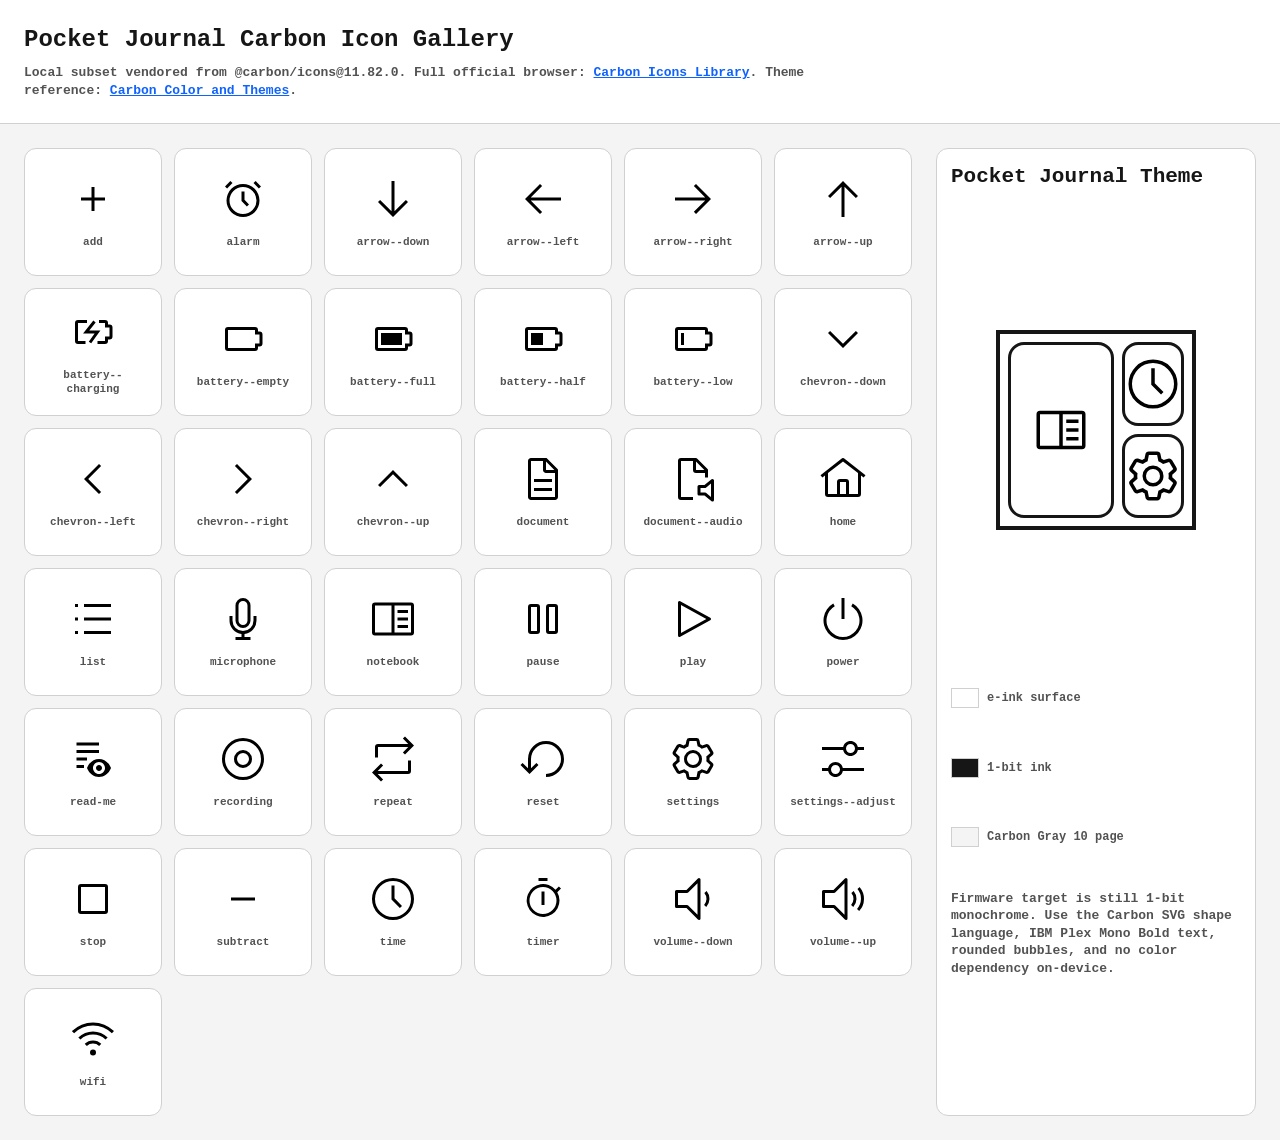
==== assets/icons/carbon/gallery.html @ da6791f0 "feat: integrate hardware UI and audio workflows" ====
<!doctype html>
<html lang="en">
<head>
  <meta charset="utf-8">
  <meta name="viewport" content="width=device-width, initial-scale=1">
  <title>Pocket Journal Carbon Icon Gallery</title>
  <style>
    :root {
      color-scheme: light;
      --bg: #f4f4f4;
      --panel: #ffffff;
      --ink: #161616;
      --muted: #525252;
      --line: #d0d0d0;
      --accent: #0f62fe;
    }

    * {
      box-sizing: border-box;
    }

    body {
      margin: 0;
      background: var(--bg);
      color: var(--ink);
      font: 700 14px/1.35 "IBM Plex Mono", ui-monospace, SFMono-Regular, Menlo, Consolas, monospace;
    }

    header {
      padding: 24px;
      border-bottom: 1px solid var(--line);
      background: var(--panel);
    }

    h1,
    h2,
    p {
      margin: 0;
    }

    h1 {
      font-size: 24px;
    }

    p {
      margin-top: 8px;
      color: var(--muted);
      font-size: 13px;
      max-width: 860px;
    }

    a {
      color: var(--accent);
    }

    main {
      display: grid;
      grid-template-columns: minmax(0, 1fr) 320px;
      gap: 24px;
      padding: 24px;
    }

    section {
      min-width: 0;
    }

    .grid {
      display: grid;
      grid-template-columns: repeat(auto-fill, minmax(132px, 1fr));
      gap: 12px;
    }

    .card,
    .theme-card {
      background: var(--panel);
      border: 1px solid var(--line);
      border-radius: 12px;
      padding: 14px;
    }

    .card {
      display: grid;
      gap: 12px;
      min-height: 128px;
      align-content: center;
      justify-items: center;
    }

    .card img {
      width: 48px;
      height: 48px;
      image-rendering: pixelated;
    }

    .card code {
      max-width: 100%;
      color: var(--muted);
      font-size: 11px;
      text-align: center;
      overflow-wrap: anywhere;
    }

    .theme-card {
      display: grid;
      gap: 14px;
      position: sticky;
      top: 24px;
    }

    .device {
      width: 200px;
      height: 200px;
      margin: 0 auto;
      background: #ffffff;
      border: 4px solid #161616;
      padding: 8px;
      display: grid;
      grid-template-columns: 1.8fr 1fr;
      grid-template-rows: 1fr 1fr;
      gap: 8px;
    }

    .bubble {
      border: 3px solid #161616;
      border-radius: 16px;
      display: grid;
      place-items: center;
      background: #ffffff;
    }

    .bubble img {
      width: 56px;
      height: 56px;
    }

    .bubble.large {
      grid-row: span 2;
    }

    .tokens {
      display: grid;
      gap: 8px;
    }

    .token {
      display: grid;
      grid-template-columns: 28px 1fr;
      gap: 8px;
      align-items: center;
      color: var(--muted);
      font-size: 12px;
    }

    .swatch {
      width: 28px;
      height: 20px;
      border: 1px solid var(--line);
    }

    @media (max-width: 840px) {
      main {
        grid-template-columns: 1fr;
      }

      .theme-card {
        position: static;
      }
    }
  </style>
</head>
<body>
  <header>
    <h1>Pocket Journal Carbon Icon Gallery</h1>
    <p>
      Local subset vendored from <code>@carbon/icons@11.82.0</code>.
      Full official browser:
      <a href="https://carbondesignsystem.com/elements/icons/library/">Carbon Icons Library</a>.
      Theme reference:
      <a href="https://carbondesignsystem.com/elements/color/overview/">Carbon Color and Themes</a>.
    </p>
  </header>
  <main>
    <section>
      <div class="grid" id="icon-grid"></div>
    </section>
    <aside class="theme-card">
      <h2>Pocket Journal Theme</h2>
      <div class="device" aria-label="Pocket Journal e-ink theme preview">
        <div class="bubble large"><img src="svg/32/notebook.svg" alt="notebook"></div>
        <div class="bubble"><img src="svg/32/time.svg" alt="time"></div>
        <div class="bubble"><img src="svg/32/settings.svg" alt="settings"></div>
      </div>
      <div class="tokens">
        <div class="token"><span class="swatch" style="background:#ffffff"></span><span>e-ink surface</span></div>
        <div class="token"><span class="swatch" style="background:#161616"></span><span>1-bit ink</span></div>
        <div class="token"><span class="swatch" style="background:#f4f4f4"></span><span>Carbon Gray 10 page</span></div>
      </div>
      <p>
        Firmware target is still 1-bit monochrome. Use the Carbon SVG shape language, IBM Plex Mono Bold text,
        rounded bubbles, and no color dependency on-device.
      </p>
    </aside>
  </main>
  <script>
    const icons = [
      "add",
      "alarm",
      "arrow--down",
      "arrow--left",
      "arrow--right",
      "arrow--up",
      "battery--charging",
      "battery--empty",
      "battery--full",
      "battery--half",
      "battery--low",
      "chevron--down",
      "chevron--left",
      "chevron--right",
      "chevron--up",
      "document",
      "document--audio",
      "home",
      "list",
      "microphone",
      "notebook",
      "pause",
      "play",
      "power",
      "read-me",
      "recording",
      "repeat",
      "reset",
      "settings",
      "settings--adjust",
      "stop",
      "subtract",
      "time",
      "timer",
      "volume--down",
      "volume--up",
      "wifi",
    ];

    const grid = document.getElementById("icon-grid");
    for (const name of icons) {
      const card = document.createElement("div");
      card.className = "card";
      card.innerHTML = `<img src="svg/32/${name}.svg" alt="${name}"><code>${name}</code>`;
      grid.appendChild(card);
    }
  </script>
</body>
</html>
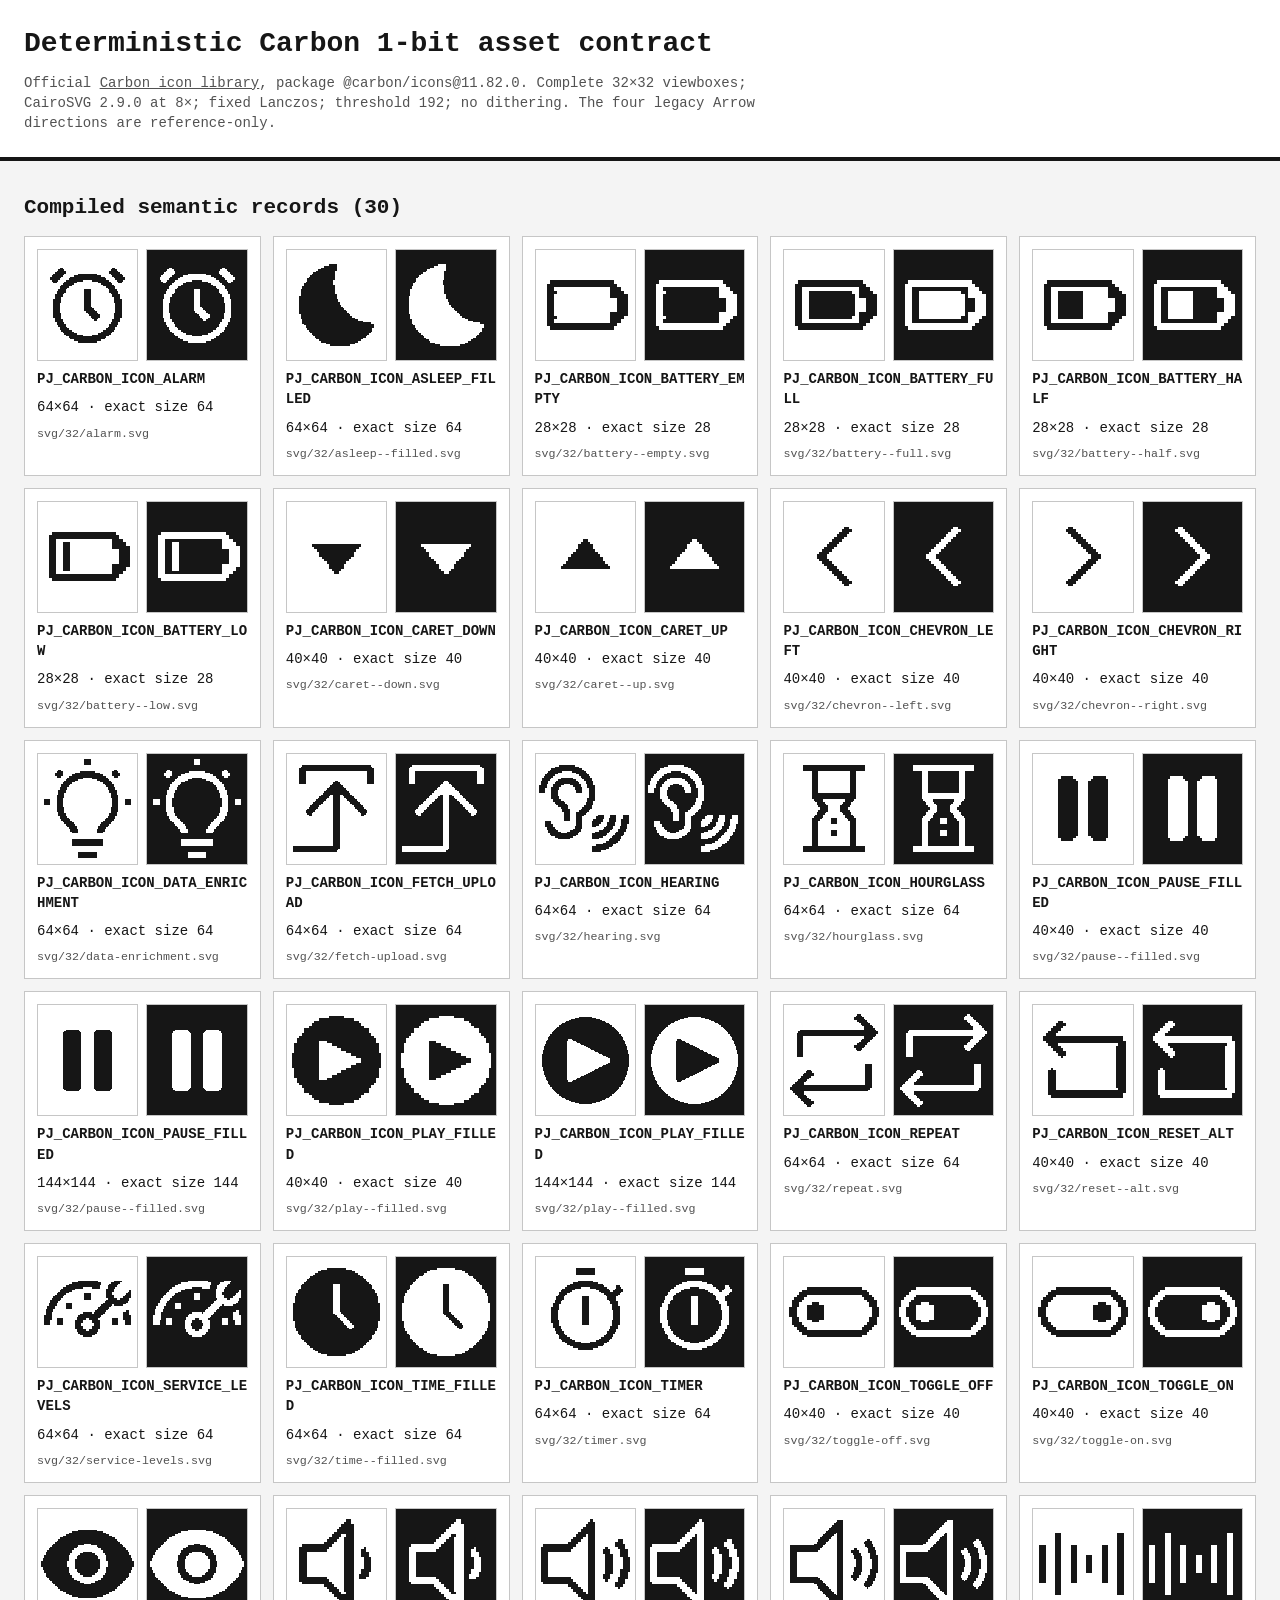
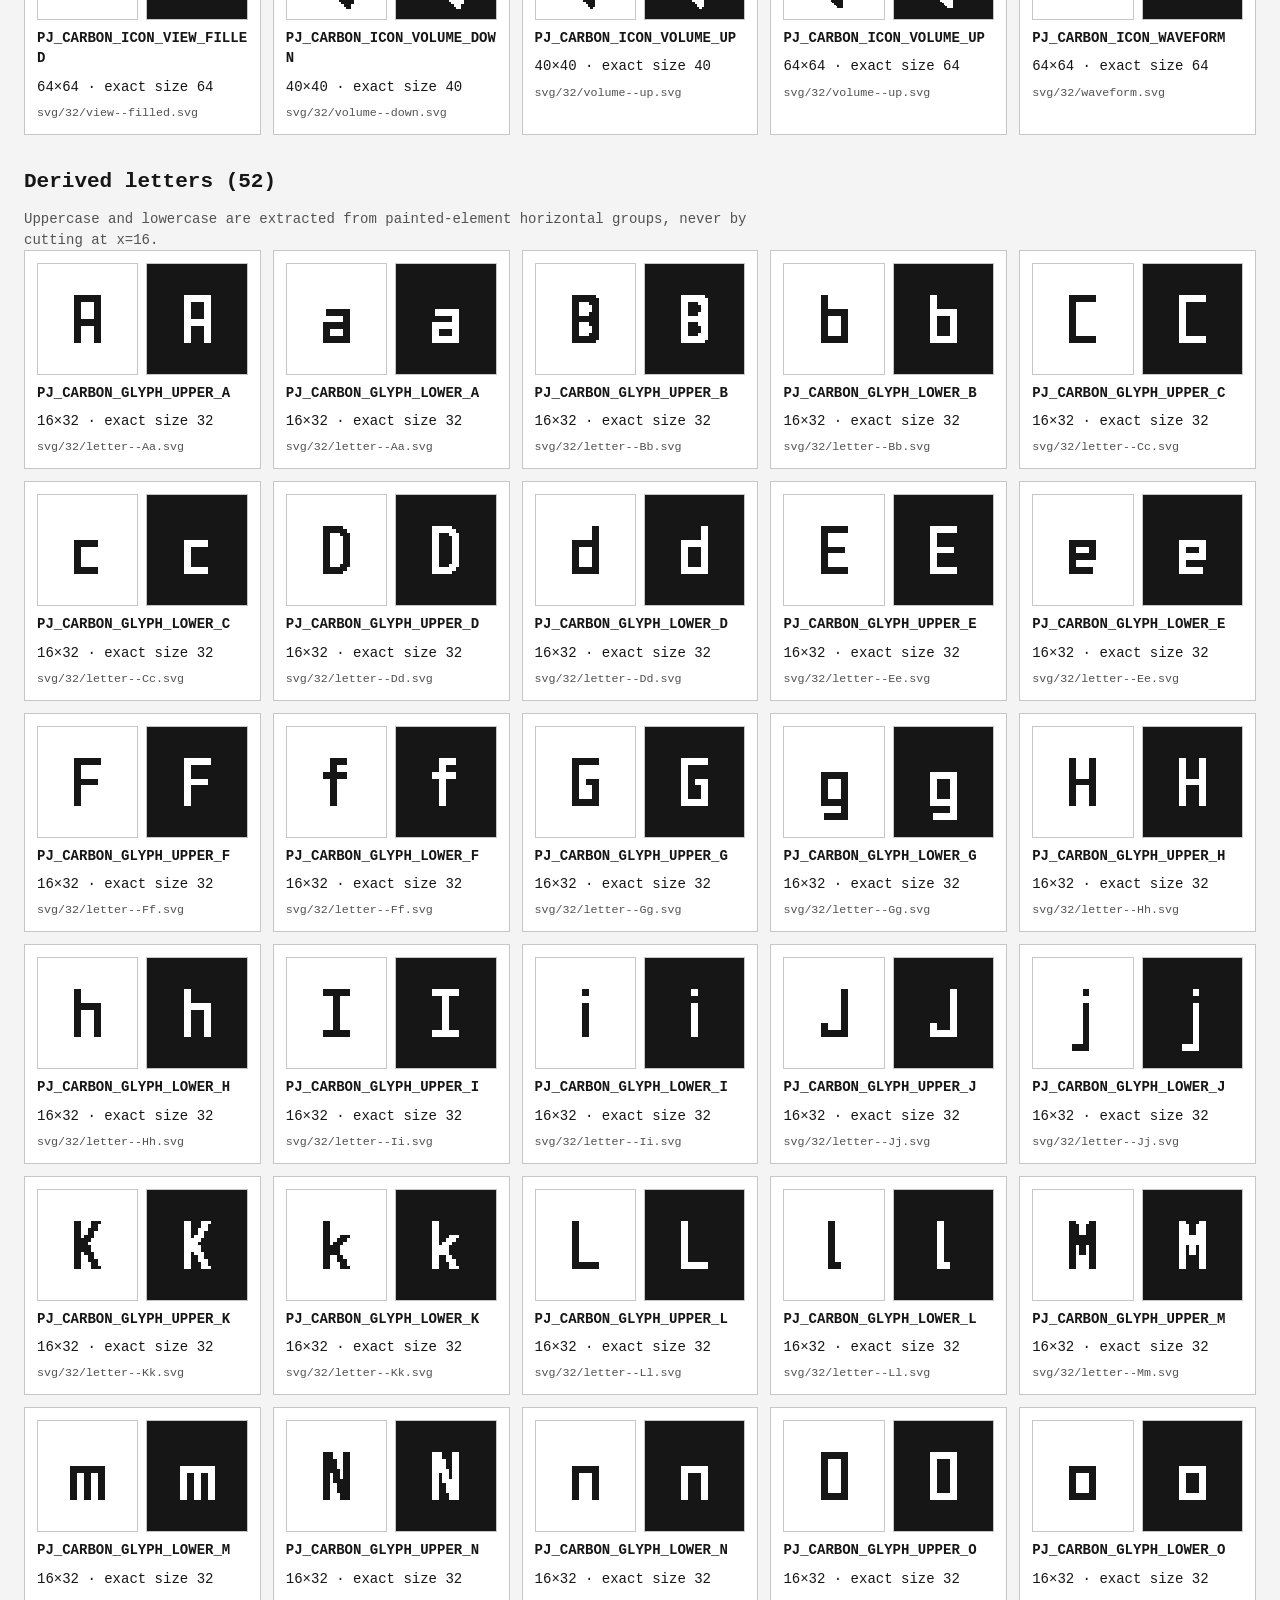
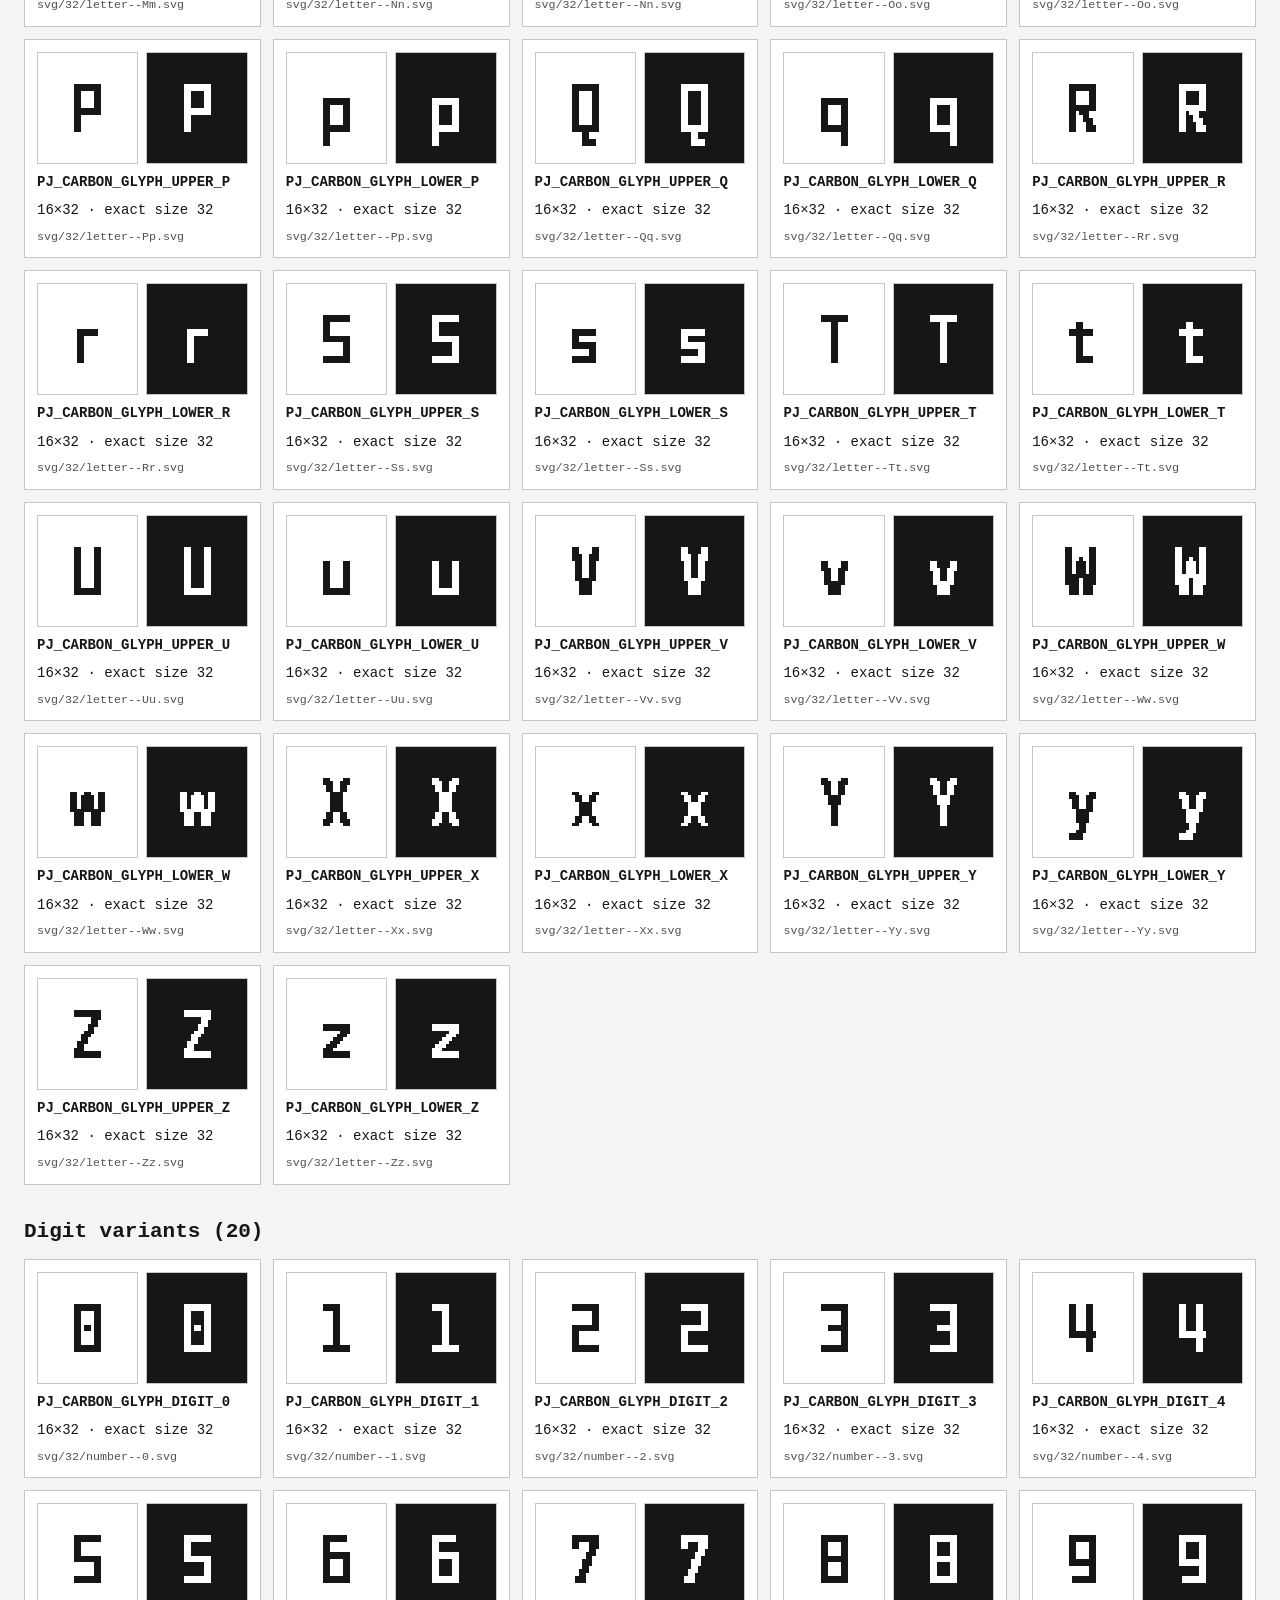
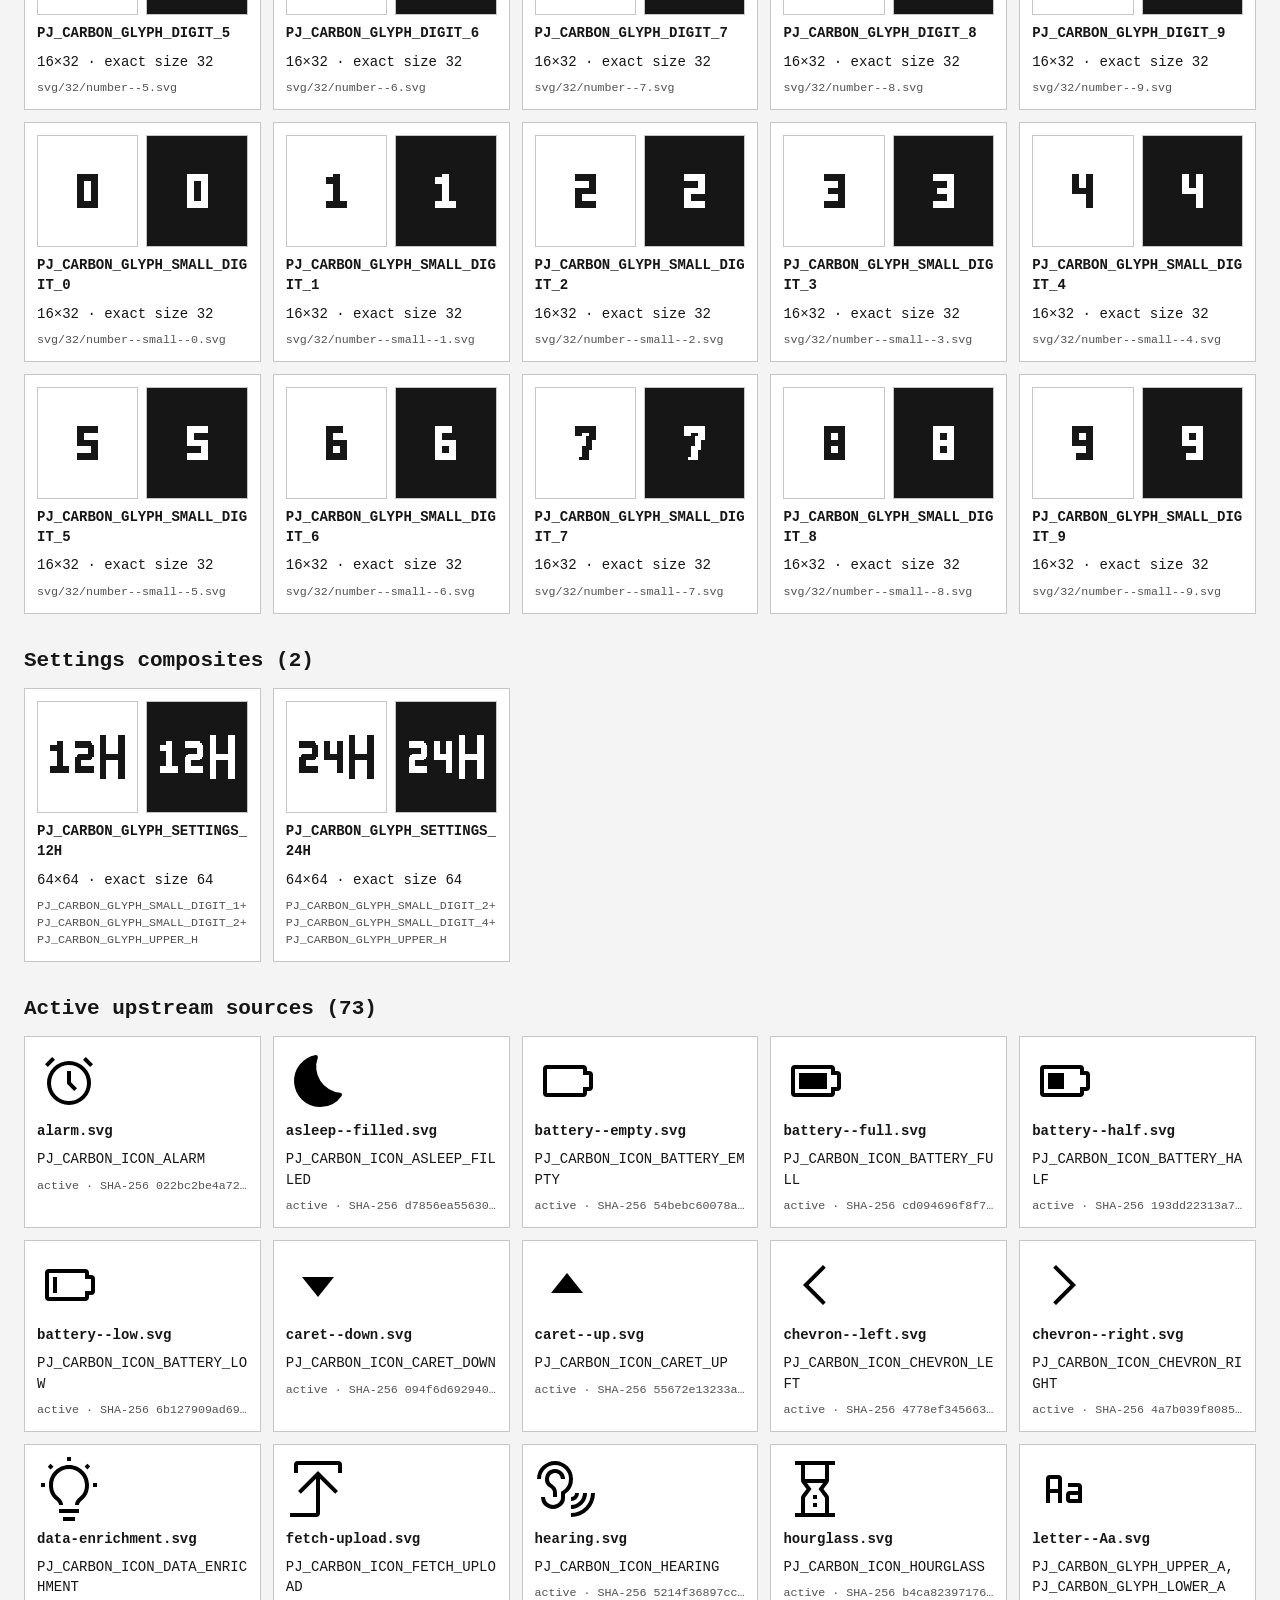
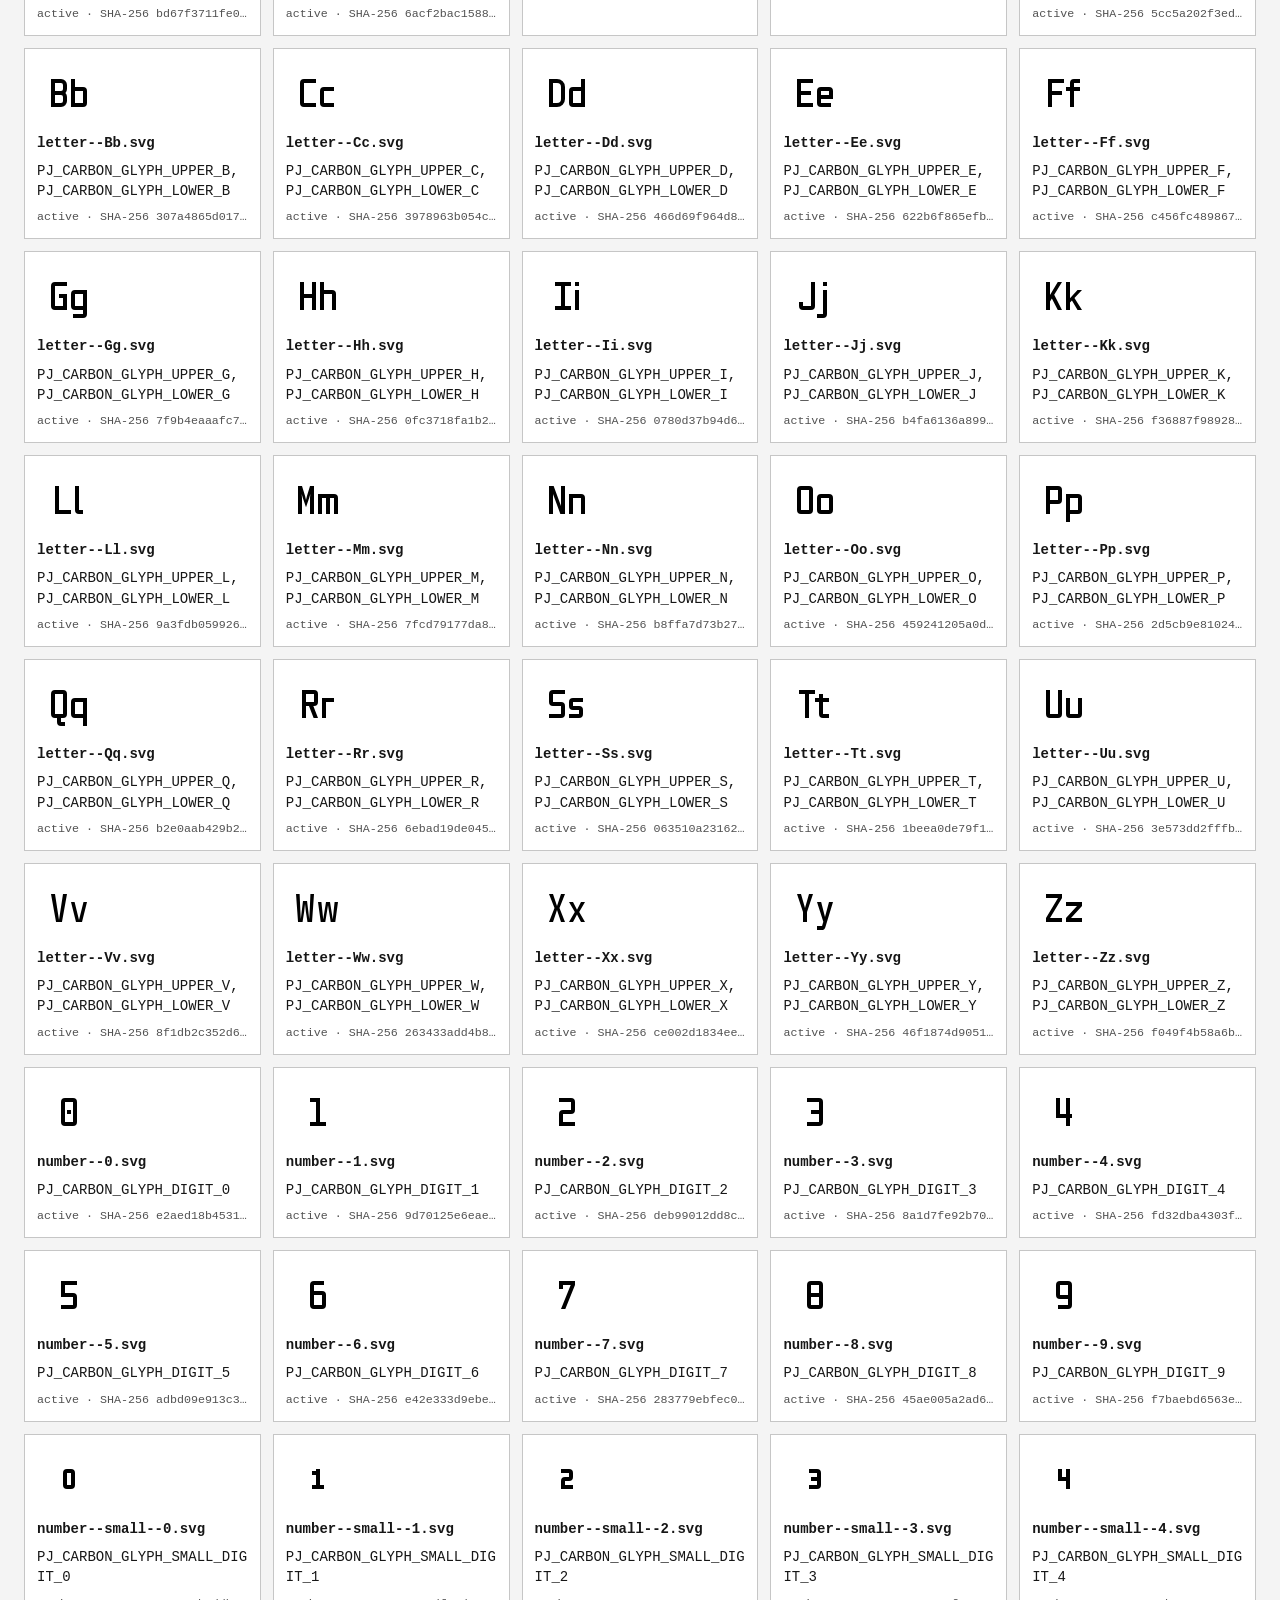
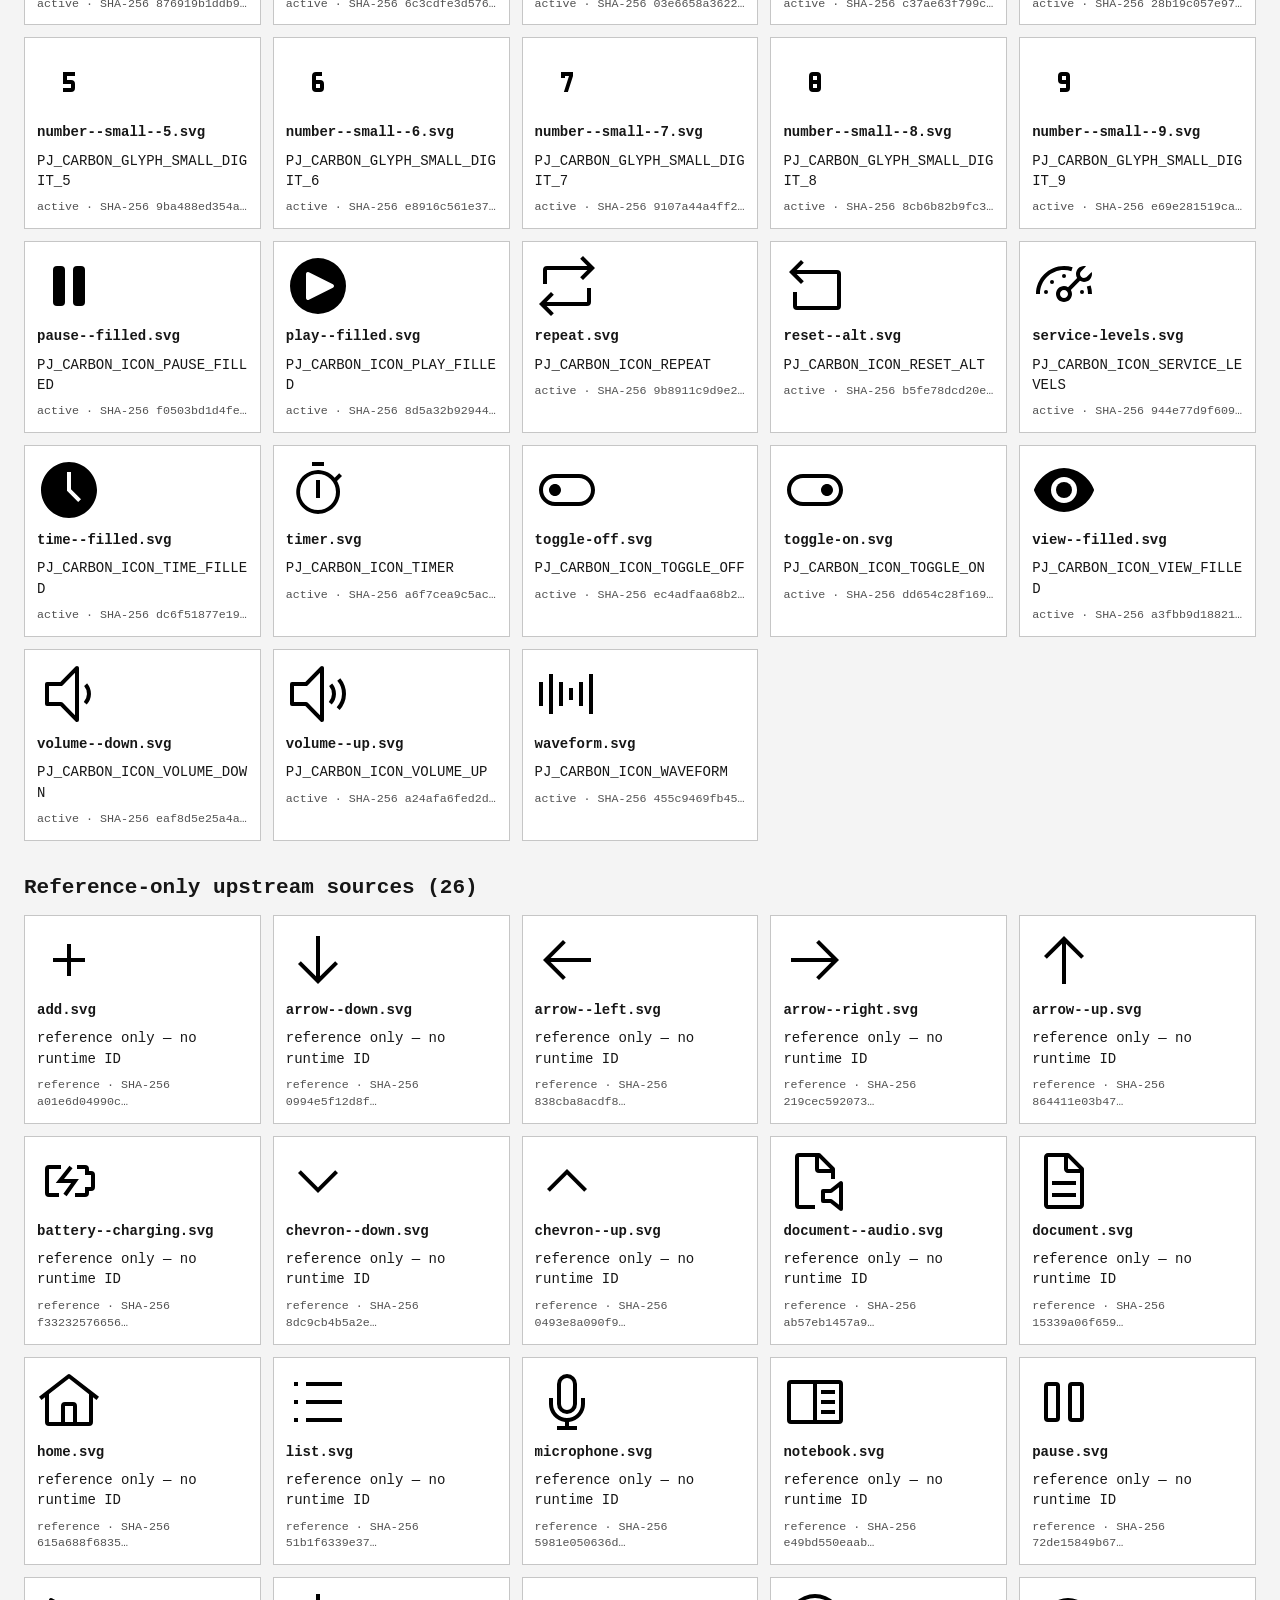
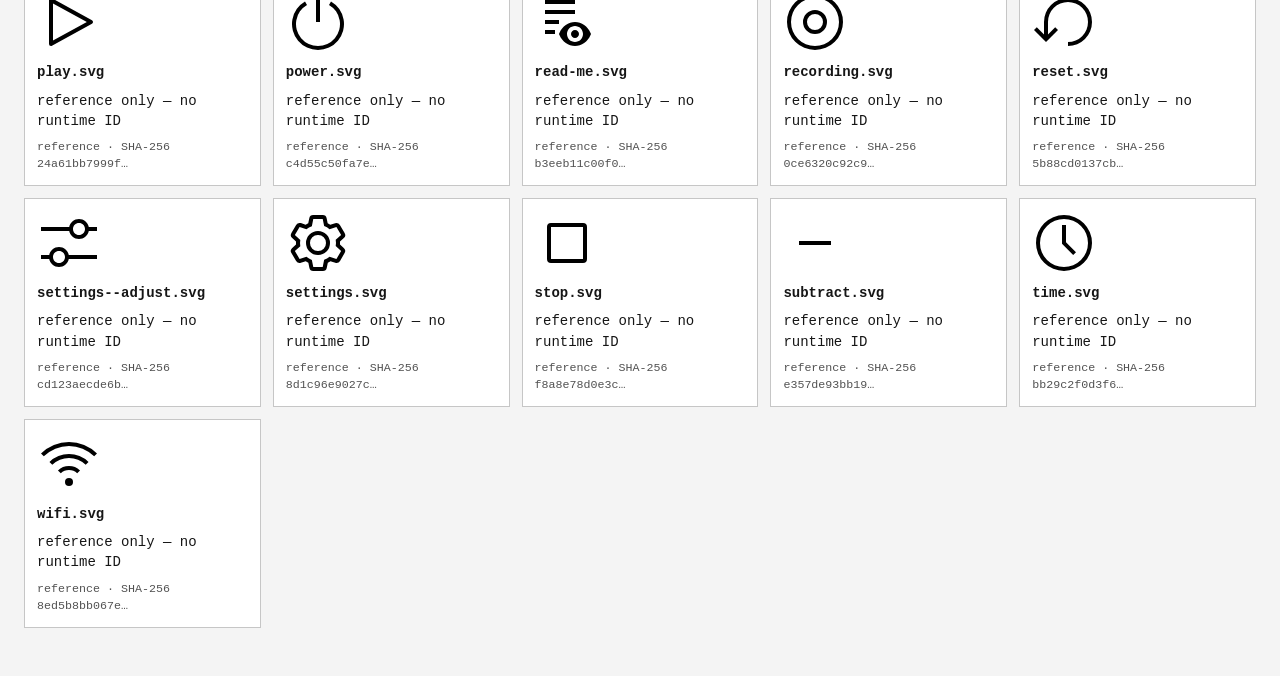
==== commit cdeee157: "feat(assets): vendor deterministic Carbon UI assets" ====
--- a/assets/icons/carbon/gallery.html
+++ b/assets/icons/carbon/gallery.html
@@ -3,252 +3,53 @@
 <head>
   <meta charset="utf-8">
   <meta name="viewport" content="width=device-width, initial-scale=1">
-  <title>Pocket Journal Carbon Icon Gallery</title>
+  <title>Pocket Journal Carbon asset contract</title>
   <style>
-    :root {
-      color-scheme: light;
-      --bg: #f4f4f4;
-      --panel: #ffffff;
-      --ink: #161616;
-      --muted: #525252;
-      --line: #d0d0d0;
-      --accent: #0f62fe;
-    }
-
-    * {
-      box-sizing: border-box;
-    }
-
-    body {
-      margin: 0;
-      background: var(--bg);
-      color: var(--ink);
-      font: 700 14px/1.35 "IBM Plex Mono", ui-monospace, SFMono-Regular, Menlo, Consolas, monospace;
-    }
-
-    header {
-      padding: 24px;
-      border-bottom: 1px solid var(--line);
-      background: var(--panel);
-    }
-
-    h1,
-    h2,
-    p {
-      margin: 0;
-    }
-
-    h1 {
-      font-size: 24px;
-    }
-
-    p {
-      margin-top: 8px;
-      color: var(--muted);
-      font-size: 13px;
-      max-width: 860px;
-    }
-
-    a {
-      color: var(--accent);
-    }
-
-    main {
-      display: grid;
-      grid-template-columns: minmax(0, 1fr) 320px;
-      gap: 24px;
-      padding: 24px;
-    }
-
-    section {
-      min-width: 0;
-    }
-
-    .grid {
-      display: grid;
-      grid-template-columns: repeat(auto-fill, minmax(132px, 1fr));
-      gap: 12px;
-    }
-
-    .card,
-    .theme-card {
-      background: var(--panel);
-      border: 1px solid var(--line);
-      border-radius: 12px;
-      padding: 14px;
-    }
-
-    .card {
-      display: grid;
-      gap: 12px;
-      min-height: 128px;
-      align-content: center;
-      justify-items: center;
-    }
-
-    .card img {
-      width: 48px;
-      height: 48px;
-      image-rendering: pixelated;
-    }
-
-    .card code {
-      max-width: 100%;
-      color: var(--muted);
-      font-size: 11px;
-      text-align: center;
-      overflow-wrap: anywhere;
-    }
-
-    .theme-card {
-      display: grid;
-      gap: 14px;
-      position: sticky;
-      top: 24px;
-    }
-
-    .device {
-      width: 200px;
-      height: 200px;
-      margin: 0 auto;
-      background: #ffffff;
-      border: 4px solid #161616;
-      padding: 8px;
-      display: grid;
-      grid-template-columns: 1.8fr 1fr;
-      grid-template-rows: 1fr 1fr;
-      gap: 8px;
-    }
-
-    .bubble {
-      border: 3px solid #161616;
-      border-radius: 16px;
-      display: grid;
-      place-items: center;
-      background: #ffffff;
-    }
-
-    .bubble img {
-      width: 56px;
-      height: 56px;
-    }
-
-    .bubble.large {
-      grid-row: span 2;
-    }
-
-    .tokens {
-      display: grid;
-      gap: 8px;
-    }
-
-    .token {
-      display: grid;
-      grid-template-columns: 28px 1fr;
-      gap: 8px;
-      align-items: center;
-      color: var(--muted);
-      font-size: 12px;
-    }
-
-    .swatch {
-      width: 28px;
-      height: 20px;
-      border: 1px solid var(--line);
-    }
-
-    @media (max-width: 840px) {
-      main {
-        grid-template-columns: 1fr;
-      }
-
-      .theme-card {
-        position: static;
-      }
-    }
+    :root { color-scheme: light dark; --bg:#f4f4f4; --panel:#fff; --ink:#161616; --muted:#525252; --line:#c6c6c6; }
+    * { box-sizing:border-box; }
+    body { margin:0; background:var(--bg); color:var(--ink); font:14px/1.45 ui-monospace,SFMono-Regular,Menlo,monospace; }
+    header { padding:24px; border-bottom:4px solid var(--ink); background:var(--panel); }
+    h1,h2,p { margin:0; } h2 { margin:32px 0 12px; } p { margin-top:8px; max-width:92ch; color:var(--muted); }
+    main { padding:0 24px 48px; } a { color:inherit; }
+    .grid { display:grid; grid-template-columns:repeat(auto-fill,minmax(220px,1fr)); gap:12px; }
+    .bitmap-card,.source-card { min-width:0; padding:12px; border:1px solid var(--line); background:var(--panel); display:grid; gap:8px; align-content:start; }
+    .themes { display:grid; grid-template-columns:1fr 1fr; gap:8px; }
+    canvas.pixel { width:100%; height:112px; image-rendering:pixelated; object-fit:contain; border:1px solid var(--line); }
+    canvas.light { background:#fff; } canvas.dark { background:#161616; }
+    .source-card img { width:64px; height:64px; } code,small,strong { overflow-wrap:anywhere; } small { color:var(--muted); }
+    @media (prefers-color-scheme:dark) { :root { --bg:#161616; --panel:#262626; --ink:#f4f4f4; --muted:#c6c6c6; --line:#525252; } .source-card img { filter:invert(1); } }
   </style>
 </head>
 <body>
-  <header>
-    <h1>Pocket Journal Carbon Icon Gallery</h1>
-    <p>
-      Local subset vendored from <code>@carbon/icons@11.82.0</code>.
-      Full official browser:
-      <a href="https://carbondesignsystem.com/elements/icons/library/">Carbon Icons Library</a>.
-      Theme reference:
-      <a href="https://carbondesignsystem.com/elements/color/overview/">Carbon Color and Themes</a>.
-    </p>
-  </header>
-  <main>
-    <section>
-      <div class="grid" id="icon-grid"></div>
-    </section>
-    <aside class="theme-card">
-      <h2>Pocket Journal Theme</h2>
-      <div class="device" aria-label="Pocket Journal e-ink theme preview">
-        <div class="bubble large"><img src="svg/32/notebook.svg" alt="notebook"></div>
-        <div class="bubble"><img src="svg/32/time.svg" alt="time"></div>
-        <div class="bubble"><img src="svg/32/settings.svg" alt="settings"></div>
-      </div>
-      <div class="tokens">
-        <div class="token"><span class="swatch" style="background:#ffffff"></span><span>e-ink surface</span></div>
-        <div class="token"><span class="swatch" style="background:#161616"></span><span>1-bit ink</span></div>
-        <div class="token"><span class="swatch" style="background:#f4f4f4"></span><span>Carbon Gray 10 page</span></div>
-      </div>
-      <p>
-        Firmware target is still 1-bit monochrome. Use the Carbon SVG shape language, IBM Plex Mono Bold text,
-        rounded bubbles, and no color dependency on-device.
-      </p>
-    </aside>
-  </main>
-  <script>
-    const icons = [
-      "add",
-      "alarm",
-      "arrow--down",
-      "arrow--left",
-      "arrow--right",
-      "arrow--up",
-      "battery--charging",
-      "battery--empty",
-      "battery--full",
-      "battery--half",
-      "battery--low",
-      "chevron--down",
-      "chevron--left",
-      "chevron--right",
-      "chevron--up",
-      "document",
-      "document--audio",
-      "home",
-      "list",
-      "microphone",
-      "notebook",
-      "pause",
-      "play",
-      "power",
-      "read-me",
-      "recording",
-      "repeat",
-      "reset",
-      "settings",
-      "settings--adjust",
-      "stop",
-      "subtract",
-      "time",
-      "timer",
-      "volume--down",
-      "volume--up",
-      "wifi",
-    ];
-
-    const grid = document.getElementById("icon-grid");
-    for (const name of icons) {
-      const card = document.createElement("div");
-      card.className = "card";
-      card.innerHTML = `<img src="svg/32/${name}.svg" alt="${name}"><code>${name}</code>`;
-      grid.appendChild(card);
-    }
-  </script>
+<header>
+  <h1>Deterministic Carbon 1-bit asset contract</h1>
+  <p>Official <a href="https://carbondesignsystem.com/elements/icons/library/">Carbon icon library</a>, package @carbon/icons@11.82.0. Complete 32×32 viewboxes; CairoSVG 2.9.0 at 8×; fixed Lanczos; threshold 192; no dithering. The four legacy Arrow directions are reference-only.</p>
+</header>
+<main>
+  <h2>Compiled semantic records (30)</h2>
+  <div class="grid"><article class="bitmap-card"><div class="themes"><canvas class="pixel light" width="64" height="64" data-rows="0000000000000000000000000000000000000000000000000000000000000000/0000000000000000000000000000000000000000000000000000000000000000/0000000000000000000000000000000000000000000000000000000000000000/0000000000000000000000000000000000000000000000000000000000000000/0000000000000000000000000000000000000000000000000000000000000000/0000000000000000000000000000000000000000000000000000000000000000/0000000000000000000000000000000000000000000000000000000000000000/0000000000000000000000000000000000000000000000000000000000000000/0000000000000011000000000000000000000000000000001100000000000000/0000000000000111100000000000000000000000000000011110000000000000/0000000000001111110000000000000000000000000000111111000000000000/0000000000011111110000000000000000000000000000111111100000000000/0000000000111111100000000011111111111100000000011111110000000000/0000000001111111000000011111111111111111100000001111111000000000/0000000011111110000001111111111111111111111000000111111100000000/0000000011111100000011111111111111111111111100000011111100000000/0000000001111000001111111111100000011111111111000001111000000000/0000000000110000011111111000000000000001111111100000110000000000/0000000000000000111111100000000000000000011111110000000000000000/0000000000000001111111000000000000000000001111111000000000000000/0000000000000011111100000000000000000000000011111100000000000000/0000000000000011111000000000000000000000000001111100000000000000/0000000000000111110000000000001111000000000000111110000000000000/0000000000001111110000000000001111000000000000111111000000000000/0000000000001111100000000000001111000000000000011111000000000000/0000000000011111000000000000001111000000000000001111100000000000/0000000000011111000000000000001111000000000000001111100000000000/0000000000011110000000000000001111000000000000000111100000000000/0000000000111110000000000000001111000000000000000111110000000000/0000000000111110000000000000001111000000000000000111110000000000/0000000000111110000000000000001111000000000000000111110000000000/0000000000111100000000000000001111000000000000000011110000000000/0000000000111100000000000000001111000000000000000011110000000000/0000000000111100000000000000001111100000000000000011110000000000/0000000000111100000000000000001111110000000000000011110000000000/0000000000111100000000000000001111111000000000000011110000000000/0000000000111100000000000000000111111100000000000011110000000000/0000000000111110000000000000000011111110000000000111110000000000/0000000000111110000000000000000001111111000000000111110000000000/0000000000111110000000000000000000111111000000000111110000000000/0000000000011110000000000000000000011110000000000111100000000000/0000000000011111000000000000000000001100000000001111100000000000/0000000000011111000000000000000000000000000000001111100000000000/0000000000001111100000000000000000000000000000011111000000000000/0000000000001111110000000000000000000000000000111111000000000000/0000000000000111110000000000000000000000000000111110000000000000/0000000000000011111000000000000000000000000001111100000000000000/0000000000000011111100000000000000000000000011111100000000000000/0000000000000001111111000000000000000000001111111000000000000000/0000000000000000111111100000000000000000011111110000000000000000/0000000000000000011111111000000000000001111111100000000000000000/0000000000000000001111111111100000011111111111000000000000000000/0000000000000000000011111111111111111111111100000000000000000000/0000000000000000000001111111111111111111111000000000000000000000/0000000000000000000000011111111111111111100000000000000000000000/0000000000000000000000000011111111111100000000000000000000000000/0000000000000000000000000000000000000000000000000000000000000000/0000000000000000000000000000000000000000000000000000000000000000/0000000000000000000000000000000000000000000000000000000000000000/0000000000000000000000000000000000000000000000000000000000000000/0000000000000000000000000000000000000000000000000000000000000000/0000000000000000000000000000000000000000000000000000000000000000/0000000000000000000000000000000000000000000000000000000000000000/0000000000000000000000000000000000000000000000000000000000000000" aria-label="PJ_CARBON_ICON_ALARM 64 light"></canvas><canvas class="pixel dark" width="64" height="64" data-rows="0000000000000000000000000000000000000000000000000000000000000000/0000000000000000000000000000000000000000000000000000000000000000/0000000000000000000000000000000000000000000000000000000000000000/0000000000000000000000000000000000000000000000000000000000000000/0000000000000000000000000000000000000000000000000000000000000000/0000000000000000000000000000000000000000000000000000000000000000/0000000000000000000000000000000000000000000000000000000000000000/0000000000000000000000000000000000000000000000000000000000000000/0000000000000011000000000000000000000000000000001100000000000000/0000000000000111100000000000000000000000000000011110000000000000/0000000000001111110000000000000000000000000000111111000000000000/0000000000011111110000000000000000000000000000111111100000000000/0000000000111111100000000011111111111100000000011111110000000000/0000000001111111000000011111111111111111100000001111111000000000/0000000011111110000001111111111111111111111000000111111100000000/0000000011111100000011111111111111111111111100000011111100000000/0000000001111000001111111111100000011111111111000001111000000000/0000000000110000011111111000000000000001111111100000110000000000/0000000000000000111111100000000000000000011111110000000000000000/0000000000000001111111000000000000000000001111111000000000000000/0000000000000011111100000000000000000000000011111100000000000000/0000000000000011111000000000000000000000000001111100000000000000/0000000000000111110000000000001111000000000000111110000000000000/0000000000001111110000000000001111000000000000111111000000000000/0000000000001111100000000000001111000000000000011111000000000000/0000000000011111000000000000001111000000000000001111100000000000/0000000000011111000000000000001111000000000000001111100000000000/0000000000011110000000000000001111000000000000000111100000000000/0000000000111110000000000000001111000000000000000111110000000000/0000000000111110000000000000001111000000000000000111110000000000/0000000000111110000000000000001111000000000000000111110000000000/0000000000111100000000000000001111000000000000000011110000000000/0000000000111100000000000000001111000000000000000011110000000000/0000000000111100000000000000001111100000000000000011110000000000/0000000000111100000000000000001111110000000000000011110000000000/0000000000111100000000000000001111111000000000000011110000000000/0000000000111100000000000000000111111100000000000011110000000000/0000000000111110000000000000000011111110000000000111110000000000/0000000000111110000000000000000001111111000000000111110000000000/0000000000111110000000000000000000111111000000000111110000000000/0000000000011110000000000000000000011110000000000111100000000000/0000000000011111000000000000000000001100000000001111100000000000/0000000000011111000000000000000000000000000000001111100000000000/0000000000001111100000000000000000000000000000011111000000000000/0000000000001111110000000000000000000000000000111111000000000000/0000000000000111110000000000000000000000000000111110000000000000/0000000000000011111000000000000000000000000001111100000000000000/0000000000000011111100000000000000000000000011111100000000000000/0000000000000001111111000000000000000000001111111000000000000000/0000000000000000111111100000000000000000011111110000000000000000/0000000000000000011111111000000000000001111111100000000000000000/0000000000000000001111111111100000011111111111000000000000000000/0000000000000000000011111111111111111111111100000000000000000000/0000000000000000000001111111111111111111111000000000000000000000/0000000000000000000000011111111111111111100000000000000000000000/0000000000000000000000000011111111111100000000000000000000000000/0000000000000000000000000000000000000000000000000000000000000000/0000000000000000000000000000000000000000000000000000000000000000/0000000000000000000000000000000000000000000000000000000000000000/0000000000000000000000000000000000000000000000000000000000000000/0000000000000000000000000000000000000000000000000000000000000000/0000000000000000000000000000000000000000000000000000000000000000/0000000000000000000000000000000000000000000000000000000000000000/0000000000000000000000000000000000000000000000000000000000000000" aria-label="PJ_CARBON_ICON_ALARM 64 dark"></canvas></div><strong>PJ_CARBON_ICON_ALARM</strong><code>64×64 · exact size 64</code><small>svg/32/alarm.svg</small></article><article class="bitmap-card"><div class="themes"><canvas class="pixel light" width="64" height="64" data-rows="0000000000000000000000000000000000000000000000000000000000000000/0000000000000000000000000000000000000000000000000000000000000000/0000000000000000000000000000000000000000000000000000000000000000/0000000000000000000000000000000000000000000000000000000000000000/0000000000000000000000000000000000000000000000000000000000000000/0000000000000000000000000000000000000000000000000000000000000000/0000000000000000000000000001111100000000000000000000000000000000/0000000000000000000000001111111100000000000000000000000000000000/0000000000000000000000111111111100000000000000000000000000000000/0000000000000000000011111111111100000000000000000000000000000000/0000000000000000000111111111111000000000000000000000000000000000/0000000000000000011111111111111000000000000000000000000000000000/0000000000000000111111111111111000000000000000000000000000000000/0000000000000001111111111111111000000000000000000000000000000000/0000000000000011111111111111111000000000000000000000000000000000/0000000000000111111111111111111000000000000000000000000000000000/0000000000000111111111111111110000000000000000000000000000000000/0000000000001111111111111111110000000000000000000000000000000000/0000000000011111111111111111110000000000000000000000000000000000/0000000000011111111111111111111000000000000000000000000000000000/0000000000111111111111111111111000000000000000000000000000000000/0000000000111111111111111111111000000000000000000000000000000000/0000000001111111111111111111111000000000000000000000000000000000/0000000001111111111111111111111000000000000000000000000000000000/0000000001111111111111111111111000000000000000000000000000000000/0000000001111111111111111111111100000000000000000000000000000000/0000000011111111111111111111111100000000000000000000000000000000/0000000011111111111111111111111100000000000000000000000000000000/0000000011111111111111111111111110000000000000000000000000000000/0000000011111111111111111111111110000000000000000000000000000000/0000000011111111111111111111111111000000000000000000000000000000/0000000011111111111111111111111111000000000000000000000000000000/0000000011111111111111111111111111100000000000000000000000000000/0000000011111111111111111111111111110000000000000000000000000000/0000000011111111111111111111111111111000000000000000000000000000/0000000011111111111111111111111111111100000000000000000000000000/0000000011111111111111111111111111111110000000000000000000000000/0000000011111111111111111111111111111111000000000000000000000000/0000000001111111111111111111111111111111100000000000000000000000/0000000001111111111111111111111111111111110000000000000000000000/0000000001111111111111111111111111111111111100000000000000000000/0000000000111111111111111111111111111111111111000000000000000000/0000000000111111111111111111111111111111111111111000000000000000/0000000000111111111111111111111111111111111111111111110000000000/0000000000011111111111111111111111111111111111111111111100000000/0000000000001111111111111111111111111111111111111111111100000000/0000000000001111111111111111111111111111111111111111111100000000/0000000000000111111111111111111111111111111111111111111000000000/0000000000000011111111111111111111111111111111111111111000000000/0000000000000001111111111111111111111111111111111111110000000000/0000000000000000111111111111111111111111111111111111100000000000/0000000000000000011111111111111111111111111111111111000000000000/0000000000000000001111111111111111111111111111111110000000000000/0000000000000000000111111111111111111111111111111000000000000000/0000000000000000000001111111111111111111111111110000000000000000/0000000000000000000000111111111111111111111111000000000000000000/0000000000000000000000000111111111111111111100000000000000000000/0000000000000000000000000000111111111111100000000000000000000000/0000000000000000000000000000000000000000000000000000000000000000/0000000000000000000000000000000000000000000000000000000000000000/0000000000000000000000000000000000000000000000000000000000000000/0000000000000000000000000000000000000000000000000000000000000000/0000000000000000000000000000000000000000000000000000000000000000/0000000000000000000000000000000000000000000000000000000000000000" aria-label="PJ_CARBON_ICON_ASLEEP_FILLED 64 light"></canvas><canvas class="pixel dark" width="64" height="64" data-rows="0000000000000000000000000000000000000000000000000000000000000000/0000000000000000000000000000000000000000000000000000000000000000/0000000000000000000000000000000000000000000000000000000000000000/0000000000000000000000000000000000000000000000000000000000000000/0000000000000000000000000000000000000000000000000000000000000000/0000000000000000000000000000000000000000000000000000000000000000/0000000000000000000000000001111100000000000000000000000000000000/0000000000000000000000001111111100000000000000000000000000000000/0000000000000000000000111111111100000000000000000000000000000000/0000000000000000000011111111111100000000000000000000000000000000/0000000000000000000111111111111000000000000000000000000000000000/0000000000000000011111111111111000000000000000000000000000000000/0000000000000000111111111111111000000000000000000000000000000000/0000000000000001111111111111111000000000000000000000000000000000/0000000000000011111111111111111000000000000000000000000000000000/0000000000000111111111111111111000000000000000000000000000000000/0000000000000111111111111111110000000000000000000000000000000000/0000000000001111111111111111110000000000000000000000000000000000/0000000000011111111111111111110000000000000000000000000000000000/0000000000011111111111111111111000000000000000000000000000000000/0000000000111111111111111111111000000000000000000000000000000000/0000000000111111111111111111111000000000000000000000000000000000/0000000001111111111111111111111000000000000000000000000000000000/0000000001111111111111111111111000000000000000000000000000000000/0000000001111111111111111111111000000000000000000000000000000000/0000000001111111111111111111111100000000000000000000000000000000/0000000011111111111111111111111100000000000000000000000000000000/0000000011111111111111111111111100000000000000000000000000000000/0000000011111111111111111111111110000000000000000000000000000000/0000000011111111111111111111111110000000000000000000000000000000/0000000011111111111111111111111111000000000000000000000000000000/0000000011111111111111111111111111000000000000000000000000000000/0000000011111111111111111111111111100000000000000000000000000000/0000000011111111111111111111111111110000000000000000000000000000/0000000011111111111111111111111111111000000000000000000000000000/0000000011111111111111111111111111111100000000000000000000000000/0000000011111111111111111111111111111110000000000000000000000000/0000000011111111111111111111111111111111000000000000000000000000/0000000001111111111111111111111111111111100000000000000000000000/0000000001111111111111111111111111111111110000000000000000000000/0000000001111111111111111111111111111111111100000000000000000000/0000000000111111111111111111111111111111111111000000000000000000/0000000000111111111111111111111111111111111111111000000000000000/0000000000111111111111111111111111111111111111111111110000000000/0000000000011111111111111111111111111111111111111111111100000000/0000000000001111111111111111111111111111111111111111111100000000/0000000000001111111111111111111111111111111111111111111100000000/0000000000000111111111111111111111111111111111111111111000000000/0000000000000011111111111111111111111111111111111111111000000000/0000000000000001111111111111111111111111111111111111110000000000/0000000000000000111111111111111111111111111111111111100000000000/0000000000000000011111111111111111111111111111111111000000000000/0000000000000000001111111111111111111111111111111110000000000000/0000000000000000000111111111111111111111111111111000000000000000/0000000000000000000001111111111111111111111111110000000000000000/0000000000000000000000111111111111111111111111000000000000000000/0000000000000000000000000111111111111111111100000000000000000000/0000000000000000000000000000111111111111100000000000000000000000/0000000000000000000000000000000000000000000000000000000000000000/0000000000000000000000000000000000000000000000000000000000000000/0000000000000000000000000000000000000000000000000000000000000000/0000000000000000000000000000000000000000000000000000000000000000/0000000000000000000000000000000000000000000000000000000000000000/0000000000000000000000000000000000000000000000000000000000000000" aria-label="PJ_CARBON_ICON_ASLEEP_FILLED 64 dark"></canvas></div><strong>PJ_CARBON_ICON_ASLEEP_FILLED</strong><code>64×64 · exact size 64</code><small>svg/32/asleep--filled.svg</small></article><article class="bitmap-card"><div class="themes"><canvas class="pixel light" width="28" height="28" data-rows="0000000000000000000000000000/0000000000000000000000000000/0000000000000000000000000000/0000000000000000000000000000/0000000000000000000000000000/0000000000000000000000000000/0000000000000000000000000000/0000111111111111111111000000/0001111111111111111111100000/0001100000000000000001110000/0001110000000000000001111000/0001100000000000000001111100/0001100000000000000000011100/0001100000000000000000011100/0001100000000000000000011100/0001100000000000000000011100/0001100000000000000001111100/0001110000000000000001111000/0001100000000000000001110000/0001111111111111111111100000/0000111111111111111111000000/0000000000000000000000000000/0000000000000000000000000000/0000000000000000000000000000/0000000000000000000000000000/0000000000000000000000000000/0000000000000000000000000000/0000000000000000000000000000" aria-label="PJ_CARBON_ICON_BATTERY_EMPTY 28 light"></canvas><canvas class="pixel dark" width="28" height="28" data-rows="0000000000000000000000000000/0000000000000000000000000000/0000000000000000000000000000/0000000000000000000000000000/0000000000000000000000000000/0000000000000000000000000000/0000000000000000000000000000/0000111111111111111111000000/0001111111111111111111100000/0001100000000000000001110000/0001110000000000000001111000/0001100000000000000001111100/0001100000000000000000011100/0001100000000000000000011100/0001100000000000000000011100/0001100000000000000000011100/0001100000000000000001111100/0001110000000000000001111000/0001100000000000000001110000/0001111111111111111111100000/0000111111111111111111000000/0000000000000000000000000000/0000000000000000000000000000/0000000000000000000000000000/0000000000000000000000000000/0000000000000000000000000000/0000000000000000000000000000/0000000000000000000000000000" aria-label="PJ_CARBON_ICON_BATTERY_EMPTY 28 dark"></canvas></div><strong>PJ_CARBON_ICON_BATTERY_EMPTY</strong><code>28×28 · exact size 28</code><small>svg/32/battery--empty.svg</small></article><article class="bitmap-card"><div class="themes"><canvas class="pixel light" width="28" height="28" data-rows="0000000000000000000000000000/0000000000000000000000000000/0000000000000000000000000000/0000000000000000000000000000/0000000000000000000000000000/0000000000000000000000000000/0000000000000000000000000000/0000111111111111111111000000/0001111111111111111111100000/0001100000000000000001110000/0001100111111111111001111000/0001100111111111111101111100/0001100111111111111100011100/0001100111111111111100011100/0001100111111111111100011100/0001100111111111111100011100/0001100111111111111101111100/0001100111111111111001111000/0001100000000000000001110000/0001111111111111111111100000/0000111111111111111111000000/0000000000000000000000000000/0000000000000000000000000000/0000000000000000000000000000/0000000000000000000000000000/0000000000000000000000000000/0000000000000000000000000000/0000000000000000000000000000" aria-label="PJ_CARBON_ICON_BATTERY_FULL 28 light"></canvas><canvas class="pixel dark" width="28" height="28" data-rows="0000000000000000000000000000/0000000000000000000000000000/0000000000000000000000000000/0000000000000000000000000000/0000000000000000000000000000/0000000000000000000000000000/0000000000000000000000000000/0000111111111111111111000000/0001111111111111111111100000/0001100000000000000001110000/0001100111111111111001111000/0001100111111111111101111100/0001100111111111111100011100/0001100111111111111100011100/0001100111111111111100011100/0001100111111111111100011100/0001100111111111111101111100/0001100111111111111001111000/0001100000000000000001110000/0001111111111111111111100000/0000111111111111111111000000/0000000000000000000000000000/0000000000000000000000000000/0000000000000000000000000000/0000000000000000000000000000/0000000000000000000000000000/0000000000000000000000000000/0000000000000000000000000000" aria-label="PJ_CARBON_ICON_BATTERY_FULL 28 dark"></canvas></div><strong>PJ_CARBON_ICON_BATTERY_FULL</strong><code>28×28 · exact size 28</code><small>svg/32/battery--full.svg</small></article><article class="bitmap-card"><div class="themes"><canvas class="pixel light" width="28" height="28" data-rows="0000000000000000000000000000/0000000000000000000000000000/0000000000000000000000000000/0000000000000000000000000000/0000000000000000000000000000/0000000000000000000000000000/0000000000000000000000000000/0000111111111111111111000000/0001111111111111111111100000/0001100000000000000001110000/0001100111111100000001111000/0001100111111100000001111100/0001100111111100000000011100/0001100111111100000000011100/0001100111111100000000011100/0001100111111100000000011100/0001100111111100000001111100/0001100111111100000001111000/0001100000000000000001110000/0001111111111111111111100000/0000111111111111111111000000/0000000000000000000000000000/0000000000000000000000000000/0000000000000000000000000000/0000000000000000000000000000/0000000000000000000000000000/0000000000000000000000000000/0000000000000000000000000000" aria-label="PJ_CARBON_ICON_BATTERY_HALF 28 light"></canvas><canvas class="pixel dark" width="28" height="28" data-rows="0000000000000000000000000000/0000000000000000000000000000/0000000000000000000000000000/0000000000000000000000000000/0000000000000000000000000000/0000000000000000000000000000/0000000000000000000000000000/0000111111111111111111000000/0001111111111111111111100000/0001100000000000000001110000/0001100111111100000001111000/0001100111111100000001111100/0001100111111100000000011100/0001100111111100000000011100/0001100111111100000000011100/0001100111111100000000011100/0001100111111100000001111100/0001100111111100000001111000/0001100000000000000001110000/0001111111111111111111100000/0000111111111111111111000000/0000000000000000000000000000/0000000000000000000000000000/0000000000000000000000000000/0000000000000000000000000000/0000000000000000000000000000/0000000000000000000000000000/0000000000000000000000000000" aria-label="PJ_CARBON_ICON_BATTERY_HALF 28 dark"></canvas></div><strong>PJ_CARBON_ICON_BATTERY_HALF</strong><code>28×28 · exact size 28</code><small>svg/32/battery--half.svg</small></article><article class="bitmap-card"><div class="themes"><canvas class="pixel light" width="28" height="28" data-rows="0000000000000000000000000000/0000000000000000000000000000/0000000000000000000000000000/0000000000000000000000000000/0000000000000000000000000000/0000000000000000000000000000/0000000000000000000000000000/0000111111111111111111000000/0001111111111111111111100000/0001100000000000000001110000/0001100110000000000001111000/0001100110000000000001111100/0001100110000000000000011100/0001100110000000000000011100/0001100110000000000000011100/0001100110000000000000011100/0001100110000000000001111100/0001100110000000000001111000/0001100000000000000001110000/0001111111111111111111100000/0000111111111111111111000000/0000000000000000000000000000/0000000000000000000000000000/0000000000000000000000000000/0000000000000000000000000000/0000000000000000000000000000/0000000000000000000000000000/0000000000000000000000000000" aria-label="PJ_CARBON_ICON_BATTERY_LOW 28 light"></canvas><canvas class="pixel dark" width="28" height="28" data-rows="0000000000000000000000000000/0000000000000000000000000000/0000000000000000000000000000/0000000000000000000000000000/0000000000000000000000000000/0000000000000000000000000000/0000000000000000000000000000/0000111111111111111111000000/0001111111111111111111100000/0001100000000000000001110000/0001100110000000000001111000/0001100110000000000001111100/0001100110000000000000011100/0001100110000000000000011100/0001100110000000000000011100/0001100110000000000000011100/0001100110000000000001111100/0001100110000000000001111000/0001100000000000000001110000/0001111111111111111111100000/0000111111111111111111000000/0000000000000000000000000000/0000000000000000000000000000/0000000000000000000000000000/0000000000000000000000000000/0000000000000000000000000000/0000000000000000000000000000/0000000000000000000000000000" aria-label="PJ_CARBON_ICON_BATTERY_LOW 28 dark"></canvas></div><strong>PJ_CARBON_ICON_BATTERY_LOW</strong><code>28×28 · exact size 28</code><small>svg/32/battery--low.svg</small></article><article class="bitmap-card"><div class="themes"><canvas class="pixel light" width="40" height="40" data-rows="0000000000000000000000000000000000000000/0000000000000000000000000000000000000000/0000000000000000000000000000000000000000/0000000000000000000000000000000000000000/0000000000000000000000000000000000000000/0000000000000000000000000000000000000000/0000000000000000000000000000000000000000/0000000000000000000000000000000000000000/0000000000000000000000000000000000000000/0000000000000000000000000000000000000000/0000000000000000000000000000000000000000/0000000000000000000000000000000000000000/0000000000000000000000000000000000000000/0000000000000000000000000000000000000000/0000000000000000000000000000000000000000/0000000000111111111111111111110000000000/0000000000011111111111111111100000000000/0000000000001111111111111111000000000000/0000000000000111111111111110000000000000/0000000000000111111111111110000000000000/0000000000000011111111111100000000000000/0000000000000001111111111000000000000000/0000000000000000111111110000000000000000/0000000000000000011111100000000000000000/0000000000000000011111100000000000000000/0000000000000000001111000000000000000000/0000000000000000000110000000000000000000/0000000000000000000000000000000000000000/0000000000000000000000000000000000000000/0000000000000000000000000000000000000000/0000000000000000000000000000000000000000/0000000000000000000000000000000000000000/0000000000000000000000000000000000000000/0000000000000000000000000000000000000000/0000000000000000000000000000000000000000/0000000000000000000000000000000000000000/0000000000000000000000000000000000000000/0000000000000000000000000000000000000000/0000000000000000000000000000000000000000/0000000000000000000000000000000000000000" aria-label="PJ_CARBON_ICON_CARET_DOWN 40 light"></canvas><canvas class="pixel dark" width="40" height="40" data-rows="0000000000000000000000000000000000000000/0000000000000000000000000000000000000000/0000000000000000000000000000000000000000/0000000000000000000000000000000000000000/0000000000000000000000000000000000000000/0000000000000000000000000000000000000000/0000000000000000000000000000000000000000/0000000000000000000000000000000000000000/0000000000000000000000000000000000000000/0000000000000000000000000000000000000000/0000000000000000000000000000000000000000/0000000000000000000000000000000000000000/0000000000000000000000000000000000000000/0000000000000000000000000000000000000000/0000000000000000000000000000000000000000/0000000000111111111111111111110000000000/0000000000011111111111111111100000000000/0000000000001111111111111111000000000000/0000000000000111111111111110000000000000/0000000000000111111111111110000000000000/0000000000000011111111111100000000000000/0000000000000001111111111000000000000000/0000000000000000111111110000000000000000/0000000000000000011111100000000000000000/0000000000000000011111100000000000000000/0000000000000000001111000000000000000000/0000000000000000000110000000000000000000/0000000000000000000000000000000000000000/0000000000000000000000000000000000000000/0000000000000000000000000000000000000000/0000000000000000000000000000000000000000/0000000000000000000000000000000000000000/0000000000000000000000000000000000000000/0000000000000000000000000000000000000000/0000000000000000000000000000000000000000/0000000000000000000000000000000000000000/0000000000000000000000000000000000000000/0000000000000000000000000000000000000000/0000000000000000000000000000000000000000/0000000000000000000000000000000000000000" aria-label="PJ_CARBON_ICON_CARET_DOWN 40 dark"></canvas></div><strong>PJ_CARBON_ICON_CARET_DOWN</strong><code>40×40 · exact size 40</code><small>svg/32/caret--down.svg</small></article><article class="bitmap-card"><div class="themes"><canvas class="pixel light" width="40" height="40" data-rows="0000000000000000000000000000000000000000/0000000000000000000000000000000000000000/0000000000000000000000000000000000000000/0000000000000000000000000000000000000000/0000000000000000000000000000000000000000/0000000000000000000000000000000000000000/0000000000000000000000000000000000000000/0000000000000000000000000000000000000000/0000000000000000000000000000000000000000/0000000000000000000000000000000000000000/0000000000000000000000000000000000000000/0000000000000000000000000000000000000000/0000000000000000000000000000000000000000/0000000000000000000110000000000000000000/0000000000000000001111000000000000000000/0000000000000000011111100000000000000000/0000000000000000011111100000000000000000/0000000000000000111111110000000000000000/0000000000000001111111111000000000000000/0000000000000011111111111100000000000000/0000000000000111111111111110000000000000/0000000000000111111111111110000000000000/0000000000001111111111111111000000000000/0000000000011111111111111111100000000000/0000000000111111111111111111110000000000/0000000000000000000000000000000000000000/0000000000000000000000000000000000000000/0000000000000000000000000000000000000000/0000000000000000000000000000000000000000/0000000000000000000000000000000000000000/0000000000000000000000000000000000000000/0000000000000000000000000000000000000000/0000000000000000000000000000000000000000/0000000000000000000000000000000000000000/0000000000000000000000000000000000000000/0000000000000000000000000000000000000000/0000000000000000000000000000000000000000/0000000000000000000000000000000000000000/0000000000000000000000000000000000000000/0000000000000000000000000000000000000000" aria-label="PJ_CARBON_ICON_CARET_UP 40 light"></canvas><canvas class="pixel dark" width="40" height="40" data-rows="0000000000000000000000000000000000000000/0000000000000000000000000000000000000000/0000000000000000000000000000000000000000/0000000000000000000000000000000000000000/0000000000000000000000000000000000000000/0000000000000000000000000000000000000000/0000000000000000000000000000000000000000/0000000000000000000000000000000000000000/0000000000000000000000000000000000000000/0000000000000000000000000000000000000000/0000000000000000000000000000000000000000/0000000000000000000000000000000000000000/0000000000000000000000000000000000000000/0000000000000000000110000000000000000000/0000000000000000001111000000000000000000/0000000000000000011111100000000000000000/0000000000000000011111100000000000000000/0000000000000000111111110000000000000000/0000000000000001111111111000000000000000/0000000000000011111111111100000000000000/0000000000000111111111111110000000000000/0000000000000111111111111110000000000000/0000000000001111111111111111000000000000/0000000000011111111111111111100000000000/0000000000111111111111111111110000000000/0000000000000000000000000000000000000000/0000000000000000000000000000000000000000/0000000000000000000000000000000000000000/0000000000000000000000000000000000000000/0000000000000000000000000000000000000000/0000000000000000000000000000000000000000/0000000000000000000000000000000000000000/0000000000000000000000000000000000000000/0000000000000000000000000000000000000000/0000000000000000000000000000000000000000/0000000000000000000000000000000000000000/0000000000000000000000000000000000000000/0000000000000000000000000000000000000000/0000000000000000000000000000000000000000/0000000000000000000000000000000000000000" aria-label="PJ_CARBON_ICON_CARET_UP 40 dark"></canvas></div><strong>PJ_CARBON_ICON_CARET_UP</strong><code>40×40 · exact size 40</code><small>svg/32/caret--up.svg</small></article><article class="bitmap-card"><div class="themes"><canvas class="pixel light" width="40" height="40" data-rows="0000000000000000000000000000000000000000/0000000000000000000000000000000000000000/0000000000000000000000000000000000000000/0000000000000000000000000000000000000000/0000000000000000000000000000000000000000/0000000000000000000000000000000000000000/0000000000000000000000000000000000000000/0000000000000000000000000000000000000000/0000000000000000000000001100000000000000/0000000000000000000000011110000000000000/0000000000000000000000111100000000000000/0000000000000000000001111000000000000000/0000000000000000000011110000000000000000/0000000000000000000111100000000000000000/0000000000000000001111000000000000000000/0000000000000000011110000000000000000000/0000000000000000111100000000000000000000/0000000000000001111000000000000000000000/0000000000000011110000000000000000000000/0000000000000111100000000000000000000000/0000000000000111100000000000000000000000/0000000000000011110000000000000000000000/0000000000000001111000000000000000000000/0000000000000000111100000000000000000000/0000000000000000011110000000000000000000/0000000000000000001111000000000000000000/0000000000000000000111100000000000000000/0000000000000000000011110000000000000000/0000000000000000000001111000000000000000/0000000000000000000000111100000000000000/0000000000000000000000011110000000000000/0000000000000000000000001100000000000000/0000000000000000000000000000000000000000/0000000000000000000000000000000000000000/0000000000000000000000000000000000000000/0000000000000000000000000000000000000000/0000000000000000000000000000000000000000/0000000000000000000000000000000000000000/0000000000000000000000000000000000000000/0000000000000000000000000000000000000000" aria-label="PJ_CARBON_ICON_CHEVRON_LEFT 40 light"></canvas><canvas class="pixel dark" width="40" height="40" data-rows="0000000000000000000000000000000000000000/0000000000000000000000000000000000000000/0000000000000000000000000000000000000000/0000000000000000000000000000000000000000/0000000000000000000000000000000000000000/0000000000000000000000000000000000000000/0000000000000000000000000000000000000000/0000000000000000000000000000000000000000/0000000000000000000000001100000000000000/0000000000000000000000011110000000000000/0000000000000000000000111100000000000000/0000000000000000000001111000000000000000/0000000000000000000011110000000000000000/0000000000000000000111100000000000000000/0000000000000000001111000000000000000000/0000000000000000011110000000000000000000/0000000000000000111100000000000000000000/0000000000000001111000000000000000000000/0000000000000011110000000000000000000000/0000000000000111100000000000000000000000/0000000000000111100000000000000000000000/0000000000000011110000000000000000000000/0000000000000001111000000000000000000000/0000000000000000111100000000000000000000/0000000000000000011110000000000000000000/0000000000000000001111000000000000000000/0000000000000000000111100000000000000000/0000000000000000000011110000000000000000/0000000000000000000001111000000000000000/0000000000000000000000111100000000000000/0000000000000000000000011110000000000000/0000000000000000000000001100000000000000/0000000000000000000000000000000000000000/0000000000000000000000000000000000000000/0000000000000000000000000000000000000000/0000000000000000000000000000000000000000/0000000000000000000000000000000000000000/0000000000000000000000000000000000000000/0000000000000000000000000000000000000000/0000000000000000000000000000000000000000" aria-label="PJ_CARBON_ICON_CHEVRON_LEFT 40 dark"></canvas></div><strong>PJ_CARBON_ICON_CHEVRON_LEFT</strong><code>40×40 · exact size 40</code><small>svg/32/chevron--left.svg</small></article><article class="bitmap-card"><div class="themes"><canvas class="pixel light" width="40" height="40" data-rows="0000000000000000000000000000000000000000/0000000000000000000000000000000000000000/0000000000000000000000000000000000000000/0000000000000000000000000000000000000000/0000000000000000000000000000000000000000/0000000000000000000000000000000000000000/0000000000000000000000000000000000000000/0000000000000000000000000000000000000000/0000000000000011000000000000000000000000/0000000000000111100000000000000000000000/0000000000000011110000000000000000000000/0000000000000001111000000000000000000000/0000000000000000111100000000000000000000/0000000000000000011110000000000000000000/0000000000000000001111000000000000000000/0000000000000000000111100000000000000000/0000000000000000000011110000000000000000/0000000000000000000001111000000000000000/0000000000000000000000111100000000000000/0000000000000000000000011110000000000000/0000000000000000000000011110000000000000/0000000000000000000000111100000000000000/0000000000000000000001111000000000000000/0000000000000000000011110000000000000000/0000000000000000000111100000000000000000/0000000000000000001111000000000000000000/0000000000000000011110000000000000000000/0000000000000000111100000000000000000000/0000000000000001111000000000000000000000/0000000000000011110000000000000000000000/0000000000000111100000000000000000000000/0000000000000011000000000000000000000000/0000000000000000000000000000000000000000/0000000000000000000000000000000000000000/0000000000000000000000000000000000000000/0000000000000000000000000000000000000000/0000000000000000000000000000000000000000/0000000000000000000000000000000000000000/0000000000000000000000000000000000000000/0000000000000000000000000000000000000000" aria-label="PJ_CARBON_ICON_CHEVRON_RIGHT 40 light"></canvas><canvas class="pixel dark" width="40" height="40" data-rows="0000000000000000000000000000000000000000/0000000000000000000000000000000000000000/0000000000000000000000000000000000000000/0000000000000000000000000000000000000000/0000000000000000000000000000000000000000/0000000000000000000000000000000000000000/0000000000000000000000000000000000000000/0000000000000000000000000000000000000000/0000000000000011000000000000000000000000/0000000000000111100000000000000000000000/0000000000000011110000000000000000000000/0000000000000001111000000000000000000000/0000000000000000111100000000000000000000/0000000000000000011110000000000000000000/0000000000000000001111000000000000000000/0000000000000000000111100000000000000000/0000000000000000000011110000000000000000/0000000000000000000001111000000000000000/0000000000000000000000111100000000000000/0000000000000000000000011110000000000000/0000000000000000000000011110000000000000/0000000000000000000000111100000000000000/0000000000000000000001111000000000000000/0000000000000000000011110000000000000000/0000000000000000000111100000000000000000/0000000000000000001111000000000000000000/0000000000000000011110000000000000000000/0000000000000000111100000000000000000000/0000000000000001111000000000000000000000/0000000000000011110000000000000000000000/0000000000000111100000000000000000000000/0000000000000011000000000000000000000000/0000000000000000000000000000000000000000/0000000000000000000000000000000000000000/0000000000000000000000000000000000000000/0000000000000000000000000000000000000000/0000000000000000000000000000000000000000/0000000000000000000000000000000000000000/0000000000000000000000000000000000000000/0000000000000000000000000000000000000000" aria-label="PJ_CARBON_ICON_CHEVRON_RIGHT 40 dark"></canvas></div><strong>PJ_CARBON_ICON_CHEVRON_RIGHT</strong><code>40×40 · exact size 40</code><small>svg/32/chevron--right.svg</small></article><article class="bitmap-card"><div class="themes"><canvas class="pixel light" width="64" height="64" data-rows="0000000000000000000000000000001111000000000000000000000000000000/0000000000000000000000000000001111000000000000000000000000000000/0000000000000000000000000000001111000000000000000000000000000000/0000000000000000000000000000001111000000000000000000000000000000/0000000000000000000000000000000000000000000000000000000000000000/0000000000000000000000000000000000000000000000000000000000000000/0000000000000000000000000000000000000000000000000000000000000000/0000000000000110000000000000000000000000000000000110000000000000/0000000000001111000000000001111111111000000000001111000000000000/0000000000011111000000001111111111111111000000001111100000000000/0000000000011111000000111111111111111111110000001111100000000000/0000000000001110000011111111111111111111111100000111000000000000/0000000000000000000111111111100000011111111110000000000000000000/0000000000000000001111111100000000000011111111000000000000000000/0000000000000000011111110000000000000000111111100000000000000000/0000000000000000111111000000000000000000001111110000000000000000/0000000000000001111110000000000000000000000111111000000000000000/0000000000000001111100000000000000000000000011111000000000000000/0000000000000011111000000000000000000000000001111100000000000000/0000000000000011111000000000000000000000000001111100000000000000/0000000000000111110000000000000000000000000000111110000000000000/0000000000000111110000000000000000000000000000111110000000000000/0000000000000111100000000000000000000000000000011110000000000000/0000000000001111100000000000000000000000000000011111000000000000/0000000000001111100000000000000000000000000000011111000000000000/0000000000001111000000000000000000000000000000001111000000000000/0000111100001111000000000000000000000000000000001111000011110000/0000111100001111000000000000000000000000000000001111000011110000/0000111100001111000000000000000000000000000000001111000011110000/0000111100001111000000000000000000000000000000001111000011110000/0000000000001111000000000000000000000000000000001111000000000000/0000000000001111100000000000000000000000000000011111000000000000/0000000000001111100000000000000000000000000000011111000000000000/0000000000001111100000000000000000000000000000011111000000000000/0000000000000111100000000000000000000000000000011110000000000000/0000000000000111110000000000000000000000000000111110000000000000/0000000000000111110000000000000000000000000000111110000000000000/0000000000000011111000000000000000000000000001111100000000000000/0000000000000011111100000000000000000000000011111100000000000000/0000000000000001111110000000000000000000000111111000000000000000/0000000000000000111111000000000000000000001111110000000000000000/0000000000000000011111100000000000000000011111100000000000000000/0000000000000000001111110000000000000000111111000000000000000000/0000000000000000000111111000000000000001111110000000000000000000/0000000000000000000011111000000000000001111100000000000000000000/0000000000000000000001111100000000000011111000000000000000000000/0000000000000000000001111100000000000011111000000000000000000000/0000000000000000000000111100000000000011110000000000000000000000/0000000000000000000000000000000000000000000000000000000000000000/0000000000000000000000000000000000000000000000000000000000000000/0000000000000000000000000000000000000000000000000000000000000000/0000000000000000000000000000000000000000000000000000000000000000/0000000000000000000000111111111111111111110000000000000000000000/0000000000000000000000111111111111111111110000000000000000000000/0000000000000000000000111111111111111111110000000000000000000000/0000000000000000000000111111111111111111110000000000000000000000/0000000000000000000000000000000000000000000000000000000000000000/0000000000000000000000000000000000000000000000000000000000000000/0000000000000000000000000000000000000000000000000000000000000000/0000000000000000000000000000000000000000000000000000000000000000/0000000000000000000000000011111111111100000000000000000000000000/0000000000000000000000000011111111111100000000000000000000000000/0000000000000000000000000011111111111100000000000000000000000000/0000000000000000000000000011111111111100000000000000000000000000" aria-label="PJ_CARBON_ICON_DATA_ENRICHMENT 64 light"></canvas><canvas class="pixel dark" width="64" height="64" data-rows="0000000000000000000000000000001111000000000000000000000000000000/0000000000000000000000000000001111000000000000000000000000000000/0000000000000000000000000000001111000000000000000000000000000000/0000000000000000000000000000001111000000000000000000000000000000/0000000000000000000000000000000000000000000000000000000000000000/0000000000000000000000000000000000000000000000000000000000000000/0000000000000000000000000000000000000000000000000000000000000000/0000000000000110000000000000000000000000000000000110000000000000/0000000000001111000000000001111111111000000000001111000000000000/0000000000011111000000001111111111111111000000001111100000000000/0000000000011111000000111111111111111111110000001111100000000000/0000000000001110000011111111111111111111111100000111000000000000/0000000000000000000111111111100000011111111110000000000000000000/0000000000000000001111111100000000000011111111000000000000000000/0000000000000000011111110000000000000000111111100000000000000000/0000000000000000111111000000000000000000001111110000000000000000/0000000000000001111110000000000000000000000111111000000000000000/0000000000000001111100000000000000000000000011111000000000000000/0000000000000011111000000000000000000000000001111100000000000000/0000000000000011111000000000000000000000000001111100000000000000/0000000000000111110000000000000000000000000000111110000000000000/0000000000000111110000000000000000000000000000111110000000000000/0000000000000111100000000000000000000000000000011110000000000000/0000000000001111100000000000000000000000000000011111000000000000/0000000000001111100000000000000000000000000000011111000000000000/0000000000001111000000000000000000000000000000001111000000000000/0000111100001111000000000000000000000000000000001111000011110000/0000111100001111000000000000000000000000000000001111000011110000/0000111100001111000000000000000000000000000000001111000011110000/0000111100001111000000000000000000000000000000001111000011110000/0000000000001111000000000000000000000000000000001111000000000000/0000000000001111100000000000000000000000000000011111000000000000/0000000000001111100000000000000000000000000000011111000000000000/0000000000001111100000000000000000000000000000011111000000000000/0000000000000111100000000000000000000000000000011110000000000000/0000000000000111110000000000000000000000000000111110000000000000/0000000000000111110000000000000000000000000000111110000000000000/0000000000000011111000000000000000000000000001111100000000000000/0000000000000011111100000000000000000000000011111100000000000000/0000000000000001111110000000000000000000000111111000000000000000/0000000000000000111111000000000000000000001111110000000000000000/0000000000000000011111100000000000000000011111100000000000000000/0000000000000000001111110000000000000000111111000000000000000000/0000000000000000000111111000000000000001111110000000000000000000/0000000000000000000011111000000000000001111100000000000000000000/0000000000000000000001111100000000000011111000000000000000000000/0000000000000000000001111100000000000011111000000000000000000000/0000000000000000000000111100000000000011110000000000000000000000/0000000000000000000000000000000000000000000000000000000000000000/0000000000000000000000000000000000000000000000000000000000000000/0000000000000000000000000000000000000000000000000000000000000000/0000000000000000000000000000000000000000000000000000000000000000/0000000000000000000000111111111111111111110000000000000000000000/0000000000000000000000111111111111111111110000000000000000000000/0000000000000000000000111111111111111111110000000000000000000000/0000000000000000000000111111111111111111110000000000000000000000/0000000000000000000000000000000000000000000000000000000000000000/0000000000000000000000000000000000000000000000000000000000000000/0000000000000000000000000000000000000000000000000000000000000000/0000000000000000000000000000000000000000000000000000000000000000/0000000000000000000000000011111111111100000000000000000000000000/0000000000000000000000000011111111111100000000000000000000000000/0000000000000000000000000011111111111100000000000000000000000000/0000000000000000000000000011111111111100000000000000000000000000" aria-label="PJ_CARBON_ICON_DATA_ENRICHMENT 64 dark"></canvas></div><strong>PJ_CARBON_ICON_DATA_ENRICHMENT</strong><code>64×64 · exact size 64</code><small>svg/32/data-enrichment.svg</small></article><article class="bitmap-card"><div class="themes"><canvas class="pixel light" width="64" height="64" data-rows="0000000000000000000000000000000000000000000000000000000000000000/0000000000000000000000000000000000000000000000000000000000000000/0000000000000000000000000000000000000000000000000000000000000000/0000000000000000000000000000000000000000000000000000000000000000/0000000000111111111111111111111111111111111111111111110000000000/0000000001111111111111111111111111111111111111111111111000000000/0000000011111111111111111111111111111111111111111111111100000000/0000000011111111111111111111111111111111111111111111111100000000/0000000011110000000000000000000000000000000000000000111100000000/0000000011110000000000000000000000000000000000000000111100000000/0000000011110000000000000000000000000000000000000000111100000000/0000000011110000000000000000000000000000000000000000111100000000/0000000011110000000000000000000000000000000000000000111100000000/0000000011110000000000000000000000000000000000000000111100000000/0000000011110000000000000000000110000000000000000000111100000000/0000000011110000000000000000001111000000000000000000111100000000/0000000000000000000000000000011111100000000000000000000000000000/0000000000000000000000000000111111110000000000000000000000000000/0000000000000000000000000001111111111000000000000000000000000000/0000000000000000000000000011111111111100000000000000000000000000/0000000000000000000000000111111111111110000000000000000000000000/0000000000000000000000001111111111111111000000000000000000000000/0000000000000000000000011111111111111111100000000000000000000000/0000000000000000000000111111001111001111110000000000000000000000/0000000000000000000001111110001111000111111000000000000000000000/0000000000000000000011111100001111000011111100000000000000000000/0000000000000000000111111000001111000001111110000000000000000000/0000000000000000001111110000001111000000111111000000000000000000/0000000000000000011111100000001111000000011111100000000000000000/0000000000000000111111000000001111000000001111110000000000000000/0000000000000001111110000000001111000000000111111000000000000000/0000000000000011111100000000001111000000000011111100000000000000/0000000000000111111000000000001111000000000001111110000000000000/0000000000001111110000000000001111000000000000111111000000000000/0000000000001111100000000000001111000000000000011111000000000000/0000000000000111000000000000001111000000000000001110000000000000/0000000000000011000000000000001111000000000000001100000000000000/0000000000000000000000000000001111000000000000000000000000000000/0000000000000000000000000000001111000000000000000000000000000000/0000000000000000000000000000001111000000000000000000000000000000/0000000000000000000000000000001111000000000000000000000000000000/0000000000000000000000000000001111000000000000000000000000000000/0000000000000000000000000000001111000000000000000000000000000000/0000000000000000000000000000001111000000000000000000000000000000/0000000000000000000000000000001111000000000000000000000000000000/0000000000000000000000000000001111000000000000000000000000000000/0000000000000000000000000000001111000000000000000000000000000000/0000000000000000000000000000001111000000000000000000000000000000/0000000000000000000000000000001111000000000000000000000000000000/0000000000000000000000000000001111000000000000000000000000000000/0000000000000000000000000000001111000000000000000000000000000000/0000000000000000000000000000001111000000000000000000000000000000/0000000000000000000000000000001111000000000000000000000000000000/0000000000000000000000000000001111000000000000000000000000000000/0000000000000000000000000000001111000000000000000000000000000000/0000000000000000000000000000001111000000000000000000000000000000/0000111111111111111111111111111111000000000000000000000000000000/0000111111111111111111111111111111000000000000000000000000000000/0000111111111111111111111111111110000000000000000000000000000000/0000111111111111111111111111111100000000000000000000000000000000/0000000000000000000000000000000000000000000000000000000000000000/0000000000000000000000000000000000000000000000000000000000000000/0000000000000000000000000000000000000000000000000000000000000000/0000000000000000000000000000000000000000000000000000000000000000" aria-label="PJ_CARBON_ICON_FETCH_UPLOAD 64 light"></canvas><canvas class="pixel dark" width="64" height="64" data-rows="0000000000000000000000000000000000000000000000000000000000000000/0000000000000000000000000000000000000000000000000000000000000000/0000000000000000000000000000000000000000000000000000000000000000/0000000000000000000000000000000000000000000000000000000000000000/0000000000111111111111111111111111111111111111111111110000000000/0000000001111111111111111111111111111111111111111111111000000000/0000000011111111111111111111111111111111111111111111111100000000/0000000011111111111111111111111111111111111111111111111100000000/0000000011110000000000000000000000000000000000000000111100000000/0000000011110000000000000000000000000000000000000000111100000000/0000000011110000000000000000000000000000000000000000111100000000/0000000011110000000000000000000000000000000000000000111100000000/0000000011110000000000000000000000000000000000000000111100000000/0000000011110000000000000000000000000000000000000000111100000000/0000000011110000000000000000000110000000000000000000111100000000/0000000011110000000000000000001111000000000000000000111100000000/0000000000000000000000000000011111100000000000000000000000000000/0000000000000000000000000000111111110000000000000000000000000000/0000000000000000000000000001111111111000000000000000000000000000/0000000000000000000000000011111111111100000000000000000000000000/0000000000000000000000000111111111111110000000000000000000000000/0000000000000000000000001111111111111111000000000000000000000000/0000000000000000000000011111111111111111100000000000000000000000/0000000000000000000000111111001111001111110000000000000000000000/0000000000000000000001111110001111000111111000000000000000000000/0000000000000000000011111100001111000011111100000000000000000000/0000000000000000000111111000001111000001111110000000000000000000/0000000000000000001111110000001111000000111111000000000000000000/0000000000000000011111100000001111000000011111100000000000000000/0000000000000000111111000000001111000000001111110000000000000000/0000000000000001111110000000001111000000000111111000000000000000/0000000000000011111100000000001111000000000011111100000000000000/0000000000000111111000000000001111000000000001111110000000000000/0000000000001111110000000000001111000000000000111111000000000000/0000000000001111100000000000001111000000000000011111000000000000/0000000000000111000000000000001111000000000000001110000000000000/0000000000000011000000000000001111000000000000001100000000000000/0000000000000000000000000000001111000000000000000000000000000000/0000000000000000000000000000001111000000000000000000000000000000/0000000000000000000000000000001111000000000000000000000000000000/0000000000000000000000000000001111000000000000000000000000000000/0000000000000000000000000000001111000000000000000000000000000000/0000000000000000000000000000001111000000000000000000000000000000/0000000000000000000000000000001111000000000000000000000000000000/0000000000000000000000000000001111000000000000000000000000000000/0000000000000000000000000000001111000000000000000000000000000000/0000000000000000000000000000001111000000000000000000000000000000/0000000000000000000000000000001111000000000000000000000000000000/0000000000000000000000000000001111000000000000000000000000000000/0000000000000000000000000000001111000000000000000000000000000000/0000000000000000000000000000001111000000000000000000000000000000/0000000000000000000000000000001111000000000000000000000000000000/0000000000000000000000000000001111000000000000000000000000000000/0000000000000000000000000000001111000000000000000000000000000000/0000000000000000000000000000001111000000000000000000000000000000/0000000000000000000000000000001111000000000000000000000000000000/0000111111111111111111111111111111000000000000000000000000000000/0000111111111111111111111111111111000000000000000000000000000000/0000111111111111111111111111111110000000000000000000000000000000/0000111111111111111111111111111100000000000000000000000000000000/0000000000000000000000000000000000000000000000000000000000000000/0000000000000000000000000000000000000000000000000000000000000000/0000000000000000000000000000000000000000000000000000000000000000/0000000000000000000000000000000000000000000000000000000000000000" aria-label="PJ_CARBON_ICON_FETCH_UPLOAD 64 dark"></canvas></div><strong>PJ_CARBON_ICON_FETCH_UPLOAD</strong><code>64×64 · exact size 64</code><small>svg/32/fetch-upload.svg</small></article><article class="bitmap-card"><div class="themes"><canvas class="pixel light" width="64" height="64" data-rows="0000000000000000000000000000000000000000000000000000000000000000/0000000000000000000000000000000000000000000000000000000000000000/0000000000000000000000000000000000000000000000000000000000000000/0000000000000000000000000000000000000000000000000000000000000000/0000000000000001111111111000000000000000000000000000000000000000/0000000000001111111111111111000000000000000000000000000000000000/0000000000111111111111111111110000000000000000000000000000000000/0000000001111111111111111111111000000000000000000000000000000000/0000000011111111100000011111111100000000000000000000000000000000/0000000111111100000000000011111110000000000000000000000000000000/0000001111110000000000000000111111000000000000000000000000000000/0000011111100000000000000000011111100000000000000000000000000000/0000111111000000111111110000001111110000000000000000000000000000/0000111110000011111111111100000111110000000000000000000000000000/0001111100000111111111111110000011111000000000000000000000000000/0001111100001111111111111111000011111000000000000000000000000000/0001111000011111110000111111100001111000000000000000000000000000/0011111000011111000000001111100001111100000000000000000000000000/0011111000111110000000000111110001111100000000000000000000000000/0011110000111110000000000111110000111100000000000000000000000000/0011110000111100000000000011110000111100000000000000000000000000/0011110000111100000000000011110000111100000000000000000000000000/0000000000111100000000000000000000111100000000000000000000000000/0000000000111100000000000000000000111100000000000000000000000000/0000000000111110000000000000000000111100000000000000000000000000/0000000000111110000000000000000001111100000000000000000000000000/0000000000011111000000000000000001111100000000000000000000000000/0000000000011111110000000000000001111000000000000000000000000000/0000000000001111111000000000000011111000000000000000000000000000/0000000000000111111100000000000011111000000000000000000000000000/0000000000000011111110000000000111110000000000000000000000000000/0000000000000000111110000000001111110000000000000000000000000000/0000000000000000011111000000011111100000000000000000000000000000/0000000000000000011111000000111111000000000000000000000000000000/0000000000000000001111000011111110000000000000000000000000000000/0000000000000000001111000011111100000000000000000000000000000000/0000000000000000001111000011111000000000111100001111000011110000/0000000000000000001111000011110000000001111100001111000011110000/0000000000000000001111000011110000000001111100011111000011110000/0000000000000000001111000011110000000111111000011111000111110000/0000001111000000000000000011110000001111111000011111000111110000/0000001111000000000000000011110000001111110000111110000111110000/0000001111100000000000000011110000001111100000111110000111100000/0000001111100000000000000111110000001110000001111100001111100000/0000000111110000000000000111110000000000000011111100001111100000/0000000111111000000000001111100000000000000111111000011111000000/0000000011111100000000111111100000000000011111110000011111000000/0000000011111111000011111111000000000011111111100000111110000000/0000000001111111111111111110000000001111111111000001111110000000/0000000000111111111111111100000000001111111110000011111100000000/0000000000001111111111110000000000001111111000000111111000000000/0000000000000011111111000000000000001111100000001111111000000000/0000000000000000000000000000000000000000000000011111110000000000/0000000000000000000000000000000000000000000001111111100000000000/0000000000000000000000000000000000000000000111111111000000000000/0000000000000000000000000000000000000001111111111100000000000000/0000000000000000000000000000000000001111111111111000000000000000/0000000000000000000000000000000000001111111111100000000000000000/0000000000000000000000000000000000001111111110000000000000000000/0000000000000000000000000000000000001111110000000000000000000000/0000000000000000000000000000000000000000000000000000000000000000/0000000000000000000000000000000000000000000000000000000000000000/0000000000000000000000000000000000000000000000000000000000000000/0000000000000000000000000000000000000000000000000000000000000000" aria-label="PJ_CARBON_ICON_HEARING 64 light"></canvas><canvas class="pixel dark" width="64" height="64" data-rows="0000000000000000000000000000000000000000000000000000000000000000/0000000000000000000000000000000000000000000000000000000000000000/0000000000000000000000000000000000000000000000000000000000000000/0000000000000000000000000000000000000000000000000000000000000000/0000000000000001111111111000000000000000000000000000000000000000/0000000000001111111111111111000000000000000000000000000000000000/0000000000111111111111111111110000000000000000000000000000000000/0000000001111111111111111111111000000000000000000000000000000000/0000000011111111100000011111111100000000000000000000000000000000/0000000111111100000000000011111110000000000000000000000000000000/0000001111110000000000000000111111000000000000000000000000000000/0000011111100000000000000000011111100000000000000000000000000000/0000111111000000111111110000001111110000000000000000000000000000/0000111110000011111111111100000111110000000000000000000000000000/0001111100000111111111111110000011111000000000000000000000000000/0001111100001111111111111111000011111000000000000000000000000000/0001111000011111110000111111100001111000000000000000000000000000/0011111000011111000000001111100001111100000000000000000000000000/0011111000111110000000000111110001111100000000000000000000000000/0011110000111110000000000111110000111100000000000000000000000000/0011110000111100000000000011110000111100000000000000000000000000/0011110000111100000000000011110000111100000000000000000000000000/0000000000111100000000000000000000111100000000000000000000000000/0000000000111100000000000000000000111100000000000000000000000000/0000000000111110000000000000000000111100000000000000000000000000/0000000000111110000000000000000001111100000000000000000000000000/0000000000011111000000000000000001111100000000000000000000000000/0000000000011111110000000000000001111000000000000000000000000000/0000000000001111111000000000000011111000000000000000000000000000/0000000000000111111100000000000011111000000000000000000000000000/0000000000000011111110000000000111110000000000000000000000000000/0000000000000000111110000000001111110000000000000000000000000000/0000000000000000011111000000011111100000000000000000000000000000/0000000000000000011111000000111111000000000000000000000000000000/0000000000000000001111000011111110000000000000000000000000000000/0000000000000000001111000011111100000000000000000000000000000000/0000000000000000001111000011111000000000111100001111000011110000/0000000000000000001111000011110000000001111100001111000011110000/0000000000000000001111000011110000000001111100011111000011110000/0000000000000000001111000011110000000111111000011111000111110000/0000001111000000000000000011110000001111111000011111000111110000/0000001111000000000000000011110000001111110000111110000111110000/0000001111100000000000000011110000001111100000111110000111100000/0000001111100000000000000111110000001110000001111100001111100000/0000000111110000000000000111110000000000000011111100001111100000/0000000111111000000000001111100000000000000111111000011111000000/0000000011111100000000111111100000000000011111110000011111000000/0000000011111111000011111111000000000011111111100000111110000000/0000000001111111111111111110000000001111111111000001111110000000/0000000000111111111111111100000000001111111110000011111100000000/0000000000001111111111110000000000001111111000000111111000000000/0000000000000011111111000000000000001111100000001111111000000000/0000000000000000000000000000000000000000000000011111110000000000/0000000000000000000000000000000000000000000001111111100000000000/0000000000000000000000000000000000000000000111111111000000000000/0000000000000000000000000000000000000001111111111100000000000000/0000000000000000000000000000000000001111111111111000000000000000/0000000000000000000000000000000000001111111111100000000000000000/0000000000000000000000000000000000001111111110000000000000000000/0000000000000000000000000000000000001111110000000000000000000000/0000000000000000000000000000000000000000000000000000000000000000/0000000000000000000000000000000000000000000000000000000000000000/0000000000000000000000000000000000000000000000000000000000000000/0000000000000000000000000000000000000000000000000000000000000000" aria-label="PJ_CARBON_ICON_HEARING 64 dark"></canvas></div><strong>PJ_CARBON_ICON_HEARING</strong><code>64×64 · exact size 64</code><small>svg/32/hearing.svg</small></article><article class="bitmap-card"><div class="themes"><canvas class="pixel light" width="64" height="64" data-rows="0000000000000000000000000000000000000000000000000000000000000000/0000000000000000000000000000000000000000000000000000000000000000/0000000000000000000000000000000000000000000000000000000000000000/0000000000000000000000000000000000000000000000000000000000000000/0000000000001111111111111111111111111111111111111111000000000000/0000000000001111111111111111111111111111111111111111000000000000/0000000000001111111111111111111111111111111111111111000000000000/0000000000001111111111111111111111111111111111111111000000000000/0000000000000000001111000000000000000000001111000000000000000000/0000000000000000001111000000000000000000001111000000000000000000/0000000000000000001111000000000000000000001111000000000000000000/0000000000000000001111000000000000000000001111000000000000000000/0000000000000000001111000000000000000000001111000000000000000000/0000000000000000001111000000000000000000001111000000000000000000/0000000000000000001111000000000000000000001111000000000000000000/0000000000000000001111000000000000000000001111000000000000000000/0000000000000000001111000000000000000000001111000000000000000000/0000000000000000001111000000000000000000001111000000000000000000/0000000000000000001111000000000000000000001111000000000000000000/0000000000000000001111000000000000000000001111000000000000000000/0000000000000000001111000000000000000000001111000000000000000000/0000000000000000001111000000000000000000001111000000000000000000/0000000000000000001111111111111111111111111111000000000000000000/0000000000000000001111111111111111111111111111000000000000000000/0000000000000000001111111111111111111111111111000000000000000000/0000000000000000001111111111111111111111111111000000000000000000/0000000000000000000111111000000000000001111110000000000000000000/0000000000000000000011111000000000000001111100000000000000000000/0000000000000000000001111100000000000011111000000000000000000000/0000000000000000000001111110000000000111111000000000000000000000/0000000000000000000000111111000000001111110000000000000000000000/0000000000000000000000011111000000001111100000000000000000000000/0000000000000000000000011111000000001111100000000000000000000000/0000000000000000000000111111000000001111110000000000000000000000/0000000000000000000001111110000000000111111000000000000000000000/0000000000000000000001111100000000000011111000000000000000000000/0000000000000000000011111000000000000001111100000000000000000000/0000000000000000000111111000000000000001111110000000000000000000/0000000000000000001111110000001111000000111111000000000000000000/0000000000000000001111100000001111000000011111000000000000000000/0000000000000000001111000000001111000000001111000000000000000000/0000000000000000001111000000001111000000001111000000000000000000/0000000000000000001111000000000000000000001111000000000000000000/0000000000000000001111000000000000000000001111000000000000000000/0000000000000000001111000000000000000000001111000000000000000000/0000000000000000001111000000000000000000001111000000000000000000/0000000000000000001111000000001111000000001111000000000000000000/0000000000000000001111000000001111000000001111000000000000000000/0000000000000000001111000000001111000000001111000000000000000000/0000000000000000001111000000001111000000001111000000000000000000/0000000000000000001111000000000000000000001111000000000000000000/0000000000000000001111000000000000000000001111000000000000000000/0000000000000000001111000000000000000000001111000000000000000000/0000000000000000001111000000000000000000001111000000000000000000/0000000000000000001111000000000000000000001111000000000000000000/0000000000000000001111000000000000000000001111000000000000000000/0000000000001111111111111111111111111111111111111111000000000000/0000000000001111111111111111111111111111111111111111000000000000/0000000000001111111111111111111111111111111111111111000000000000/0000000000001111111111111111111111111111111111111111000000000000/0000000000000000000000000000000000000000000000000000000000000000/0000000000000000000000000000000000000000000000000000000000000000/0000000000000000000000000000000000000000000000000000000000000000/0000000000000000000000000000000000000000000000000000000000000000" aria-label="PJ_CARBON_ICON_HOURGLASS 64 light"></canvas><canvas class="pixel dark" width="64" height="64" data-rows="0000000000000000000000000000000000000000000000000000000000000000/0000000000000000000000000000000000000000000000000000000000000000/0000000000000000000000000000000000000000000000000000000000000000/0000000000000000000000000000000000000000000000000000000000000000/0000000000001111111111111111111111111111111111111111000000000000/0000000000001111111111111111111111111111111111111111000000000000/0000000000001111111111111111111111111111111111111111000000000000/0000000000001111111111111111111111111111111111111111000000000000/0000000000000000001111000000000000000000001111000000000000000000/0000000000000000001111000000000000000000001111000000000000000000/0000000000000000001111000000000000000000001111000000000000000000/0000000000000000001111000000000000000000001111000000000000000000/0000000000000000001111000000000000000000001111000000000000000000/0000000000000000001111000000000000000000001111000000000000000000/0000000000000000001111000000000000000000001111000000000000000000/0000000000000000001111000000000000000000001111000000000000000000/0000000000000000001111000000000000000000001111000000000000000000/0000000000000000001111000000000000000000001111000000000000000000/0000000000000000001111000000000000000000001111000000000000000000/0000000000000000001111000000000000000000001111000000000000000000/0000000000000000001111000000000000000000001111000000000000000000/0000000000000000001111000000000000000000001111000000000000000000/0000000000000000001111111111111111111111111111000000000000000000/0000000000000000001111111111111111111111111111000000000000000000/0000000000000000001111111111111111111111111111000000000000000000/0000000000000000001111111111111111111111111111000000000000000000/0000000000000000000111111000000000000001111110000000000000000000/0000000000000000000011111000000000000001111100000000000000000000/0000000000000000000001111100000000000011111000000000000000000000/0000000000000000000001111110000000000111111000000000000000000000/0000000000000000000000111111000000001111110000000000000000000000/0000000000000000000000011111000000001111100000000000000000000000/0000000000000000000000011111000000001111100000000000000000000000/0000000000000000000000111111000000001111110000000000000000000000/0000000000000000000001111110000000000111111000000000000000000000/0000000000000000000001111100000000000011111000000000000000000000/0000000000000000000011111000000000000001111100000000000000000000/0000000000000000000111111000000000000001111110000000000000000000/0000000000000000001111110000001111000000111111000000000000000000/0000000000000000001111100000001111000000011111000000000000000000/0000000000000000001111000000001111000000001111000000000000000000/0000000000000000001111000000001111000000001111000000000000000000/0000000000000000001111000000000000000000001111000000000000000000/0000000000000000001111000000000000000000001111000000000000000000/0000000000000000001111000000000000000000001111000000000000000000/0000000000000000001111000000000000000000001111000000000000000000/0000000000000000001111000000001111000000001111000000000000000000/0000000000000000001111000000001111000000001111000000000000000000/0000000000000000001111000000001111000000001111000000000000000000/0000000000000000001111000000001111000000001111000000000000000000/0000000000000000001111000000000000000000001111000000000000000000/0000000000000000001111000000000000000000001111000000000000000000/0000000000000000001111000000000000000000001111000000000000000000/0000000000000000001111000000000000000000001111000000000000000000/0000000000000000001111000000000000000000001111000000000000000000/0000000000000000001111000000000000000000001111000000000000000000/0000000000001111111111111111111111111111111111111111000000000000/0000000000001111111111111111111111111111111111111111000000000000/0000000000001111111111111111111111111111111111111111000000000000/0000000000001111111111111111111111111111111111111111000000000000/0000000000000000000000000000000000000000000000000000000000000000/0000000000000000000000000000000000000000000000000000000000000000/0000000000000000000000000000000000000000000000000000000000000000/0000000000000000000000000000000000000000000000000000000000000000" aria-label="PJ_CARBON_ICON_HOURGLASS 64 dark"></canvas></div><strong>PJ_CARBON_ICON_HOURGLASS</strong><code>64×64 · exact size 64</code><small>svg/32/hourglass.svg</small></article><article class="bitmap-card"><div class="themes"><canvas class="pixel light" width="40" height="40" data-rows="0000000000000000000000000000000000000000/0000000000000000000000000000000000000000/0000000000000000000000000000000000000000/0000000000000000000000000000000000000000/0000000000000000000000000000000000000000/0000000000000000000000000000000000000000/0000000000000000000000000000000000000000/0000000000011111000000001111100000000000/0000000000111111100000011111110000000000/0000000000111111110000111111110000000000/0000000000111111110000111111110000000000/0000000000111111110000111111110000000000/0000000000111111110000111111110000000000/0000000000111111110000111111110000000000/0000000000111111110000111111110000000000/0000000000111111110000111111110000000000/0000000000111111110000111111110000000000/0000000000111111110000111111110000000000/0000000000111111110000111111110000000000/0000000000111111110000111111110000000000/0000000000111111110000111111110000000000/0000000000111111110000111111110000000000/0000000000111111110000111111110000000000/0000000000111111110000111111110000000000/0000000000111111110000111111110000000000/0000000000111111110000111111110000000000/0000000000111111110000111111110000000000/0000000000111111110000111111110000000000/0000000000111111110000111111110000000000/0000000000111111110000111111110000000000/0000000000111111110000111111110000000000/0000000000111111100000011111110000000000/0000000000011111000000001111100000000000/0000000000000000000000000000000000000000/0000000000000000000000000000000000000000/0000000000000000000000000000000000000000/0000000000000000000000000000000000000000/0000000000000000000000000000000000000000/0000000000000000000000000000000000000000/0000000000000000000000000000000000000000" aria-label="PJ_CARBON_ICON_PAUSE_FILLED 40 light"></canvas><canvas class="pixel dark" width="40" height="40" data-rows="0000000000000000000000000000000000000000/0000000000000000000000000000000000000000/0000000000000000000000000000000000000000/0000000000000000000000000000000000000000/0000000000000000000000000000000000000000/0000000000000000000000000000000000000000/0000000000000000000000000000000000000000/0000000000011111000000001111100000000000/0000000000111111100000011111110000000000/0000000000111111110000111111110000000000/0000000000111111110000111111110000000000/0000000000111111110000111111110000000000/0000000000111111110000111111110000000000/0000000000111111110000111111110000000000/0000000000111111110000111111110000000000/0000000000111111110000111111110000000000/0000000000111111110000111111110000000000/0000000000111111110000111111110000000000/0000000000111111110000111111110000000000/0000000000111111110000111111110000000000/0000000000111111110000111111110000000000/0000000000111111110000111111110000000000/0000000000111111110000111111110000000000/0000000000111111110000111111110000000000/0000000000111111110000111111110000000000/0000000000111111110000111111110000000000/0000000000111111110000111111110000000000/0000000000111111110000111111110000000000/0000000000111111110000111111110000000000/0000000000111111110000111111110000000000/0000000000111111110000111111110000000000/0000000000111111100000011111110000000000/0000000000011111000000001111100000000000/0000000000000000000000000000000000000000/0000000000000000000000000000000000000000/0000000000000000000000000000000000000000/0000000000000000000000000000000000000000/0000000000000000000000000000000000000000/0000000000000000000000000000000000000000/0000000000000000000000000000000000000000" aria-label="PJ_CARBON_ICON_PAUSE_FILLED 40 dark"></canvas></div><strong>PJ_CARBON_ICON_PAUSE_FILLED</strong><code>40×40 · exact size 40</code><small>svg/32/pause--filled.svg</small></article><article class="bitmap-card"><div class="themes"><canvas class="pixel light" width="144" height="144" data-rows="000000000000000000000000000000000000000000000000000000000000000000000000000000000000000000000000000000000000000000000000000000000000000000000000/000000000000000000000000000000000000000000000000000000000000000000000000000000000000000000000000000000000000000000000000000000000000000000000000/000000000000000000000000000000000000000000000000000000000000000000000000000000000000000000000000000000000000000000000000000000000000000000000000/000000000000000000000000000000000000000000000000000000000000000000000000000000000000000000000000000000000000000000000000000000000000000000000000/000000000000000000000000000000000000000000000000000000000000000000000000000000000000000000000000000000000000000000000000000000000000000000000000/000000000000000000000000000000000000000000000000000000000000000000000000000000000000000000000000000000000000000000000000000000000000000000000000/000000000000000000000000000000000000000000000000000000000000000000000000000000000000000000000000000000000000000000000000000000000000000000000000/000000000000000000000000000000000000000000000000000000000000000000000000000000000000000000000000000000000000000000000000000000000000000000000000/000000000000000000000000000000000000000000000000000000000000000000000000000000000000000000000000000000000000000000000000000000000000000000000000/000000000000000000000000000000000000000000000000000000000000000000000000000000000000000000000000000000000000000000000000000000000000000000000000/000000000000000000000000000000000000000000000000000000000000000000000000000000000000000000000000000000000000000000000000000000000000000000000000/000000000000000000000000000000000000000000000000000000000000000000000000000000000000000000000000000000000000000000000000000000000000000000000000/000000000000000000000000000000000000000000000000000000000000000000000000000000000000000000000000000000000000000000000000000000000000000000000000/000000000000000000000000000000000000000000000000000000000000000000000000000000000000000000000000000000000000000000000000000000000000000000000000/000000000000000000000000000000000000000000000000000000000000000000000000000000000000000000000000000000000000000000000000000000000000000000000000/000000000000000000000000000000000000000000000000000000000000000000000000000000000000000000000000000000000000000000000000000000000000000000000000/000000000000000000000000000000000000000000000000000000000000000000000000000000000000000000000000000000000000000000000000000000000000000000000000/000000000000000000000000000000000000000000000000000000000000000000000000000000000000000000000000000000000000000000000000000000000000000000000000/000000000000000000000000000000000000000000000000000000000000000000000000000000000000000000000000000000000000000000000000000000000000000000000000/000000000000000000000000000000000000000000000000000000000000000000000000000000000000000000000000000000000000000000000000000000000000000000000000/000000000000000000000000000000000000000000000000000000000000000000000000000000000000000000000000000000000000000000000000000000000000000000000000/000000000000000000000000000000000000000000000000000000000000000000000000000000000000000000000000000000000000000000000000000000000000000000000000/000000000000000000000000000000000000000000000000000000000000000000000000000000000000000000000000000000000000000000000000000000000000000000000000/000000000000000000000000000000000000000000000000000000000000000000000000000000000000000000000000000000000000000000000000000000000000000000000000/000000000000000000000000000000000000000000000000000000000000000000000000000000000000000000000000000000000000000000000000000000000000000000000000/000000000000000000000000000000000000000000000000000000000000000000000000000000000000000000000000000000000000000000000000000000000000000000000000/000000000000000000000000000000000000000000000000000000000000000000000000000000000000000000000000000000000000000000000000000000000000000000000000/000000000000000000000000000000000000000001111111111111111100000000000000000000000000001111111111111111100000000000000000000000000000000000000000/000000000000000000000000000000000000000011111111111111111110000000000000000000000000011111111111111111110000000000000000000000000000000000000000/000000000000000000000000000000000000001111111111111111111111100000000000000000000001111111111111111111111100000000000000000000000000000000000000/000000000000000000000000000000000000001111111111111111111111100000000000000000000001111111111111111111111100000000000000000000000000000000000000/000000000000000000000000000000000000011111111111111111111111110000000000000000000011111111111111111111111110000000000000000000000000000000000000/000000000000000000000000000000000000111111111111111111111111111000000000000000000111111111111111111111111111000000000000000000000000000000000000/000000000000000000000000000000000000111111111111111111111111111000000000000000000111111111111111111111111111000000000000000000000000000000000000/000000000000000000000000000000000000111111111111111111111111111000000000000000000111111111111111111111111111000000000000000000000000000000000000/000000000000000000000000000000000000111111111111111111111111111000000000000000000111111111111111111111111111000000000000000000000000000000000000/000000000000000000000000000000000000111111111111111111111111111000000000000000000111111111111111111111111111000000000000000000000000000000000000/000000000000000000000000000000000000111111111111111111111111111000000000000000000111111111111111111111111111000000000000000000000000000000000000/000000000000000000000000000000000000111111111111111111111111111000000000000000000111111111111111111111111111000000000000000000000000000000000000/000000000000000000000000000000000000111111111111111111111111111000000000000000000111111111111111111111111111000000000000000000000000000000000000/000000000000000000000000000000000000111111111111111111111111111000000000000000000111111111111111111111111111000000000000000000000000000000000000/000000000000000000000000000000000000111111111111111111111111111000000000000000000111111111111111111111111111000000000000000000000000000000000000/000000000000000000000000000000000000111111111111111111111111111000000000000000000111111111111111111111111111000000000000000000000000000000000000/000000000000000000000000000000000000111111111111111111111111111000000000000000000111111111111111111111111111000000000000000000000000000000000000/000000000000000000000000000000000000111111111111111111111111111000000000000000000111111111111111111111111111000000000000000000000000000000000000/000000000000000000000000000000000000111111111111111111111111111000000000000000000111111111111111111111111111000000000000000000000000000000000000/000000000000000000000000000000000000111111111111111111111111111000000000000000000111111111111111111111111111000000000000000000000000000000000000/000000000000000000000000000000000000111111111111111111111111111000000000000000000111111111111111111111111111000000000000000000000000000000000000/000000000000000000000000000000000000111111111111111111111111111000000000000000000111111111111111111111111111000000000000000000000000000000000000/000000000000000000000000000000000000111111111111111111111111111000000000000000000111111111111111111111111111000000000000000000000000000000000000/000000000000000000000000000000000000111111111111111111111111111000000000000000000111111111111111111111111111000000000000000000000000000000000000/000000000000000000000000000000000000111111111111111111111111111000000000000000000111111111111111111111111111000000000000000000000000000000000000/000000000000000000000000000000000000111111111111111111111111111000000000000000000111111111111111111111111111000000000000000000000000000000000000/000000000000000000000000000000000000111111111111111111111111111000000000000000000111111111111111111111111111000000000000000000000000000000000000/000000000000000000000000000000000000111111111111111111111111111000000000000000000111111111111111111111111111000000000000000000000000000000000000/000000000000000000000000000000000000111111111111111111111111111000000000000000000111111111111111111111111111000000000000000000000000000000000000/000000000000000000000000000000000000111111111111111111111111111000000000000000000111111111111111111111111111000000000000000000000000000000000000/000000000000000000000000000000000000111111111111111111111111111000000000000000000111111111111111111111111111000000000000000000000000000000000000/000000000000000000000000000000000000111111111111111111111111111000000000000000000111111111111111111111111111000000000000000000000000000000000000/000000000000000000000000000000000000111111111111111111111111111000000000000000000111111111111111111111111111000000000000000000000000000000000000/000000000000000000000000000000000000111111111111111111111111111000000000000000000111111111111111111111111111000000000000000000000000000000000000/000000000000000000000000000000000000111111111111111111111111111000000000000000000111111111111111111111111111000000000000000000000000000000000000/000000000000000000000000000000000000111111111111111111111111111000000000000000000111111111111111111111111111000000000000000000000000000000000000/000000000000000000000000000000000000111111111111111111111111111000000000000000000111111111111111111111111111000000000000000000000000000000000000/000000000000000000000000000000000000111111111111111111111111111000000000000000000111111111111111111111111111000000000000000000000000000000000000/000000000000000000000000000000000000111111111111111111111111111000000000000000000111111111111111111111111111000000000000000000000000000000000000/000000000000000000000000000000000000111111111111111111111111111000000000000000000111111111111111111111111111000000000000000000000000000000000000/000000000000000000000000000000000000111111111111111111111111111000000000000000000111111111111111111111111111000000000000000000000000000000000000/000000000000000000000000000000000000111111111111111111111111111000000000000000000111111111111111111111111111000000000000000000000000000000000000/000000000000000000000000000000000000111111111111111111111111111000000000000000000111111111111111111111111111000000000000000000000000000000000000/000000000000000000000000000000000000111111111111111111111111111000000000000000000111111111111111111111111111000000000000000000000000000000000000/000000000000000000000000000000000000111111111111111111111111111000000000000000000111111111111111111111111111000000000000000000000000000000000000/000000000000000000000000000000000000111111111111111111111111111000000000000000000111111111111111111111111111000000000000000000000000000000000000/000000000000000000000000000000000000111111111111111111111111111000000000000000000111111111111111111111111111000000000000000000000000000000000000/000000000000000000000000000000000000111111111111111111111111111000000000000000000111111111111111111111111111000000000000000000000000000000000000/000000000000000000000000000000000000111111111111111111111111111000000000000000000111111111111111111111111111000000000000000000000000000000000000/000000000000000000000000000000000000111111111111111111111111111000000000000000000111111111111111111111111111000000000000000000000000000000000000/000000000000000000000000000000000000111111111111111111111111111000000000000000000111111111111111111111111111000000000000000000000000000000000000/000000000000000000000000000000000000111111111111111111111111111000000000000000000111111111111111111111111111000000000000000000000000000000000000/000000000000000000000000000000000000111111111111111111111111111000000000000000000111111111111111111111111111000000000000000000000000000000000000/000000000000000000000000000000000000111111111111111111111111111000000000000000000111111111111111111111111111000000000000000000000000000000000000/000000000000000000000000000000000000111111111111111111111111111000000000000000000111111111111111111111111111000000000000000000000000000000000000/000000000000000000000000000000000000111111111111111111111111111000000000000000000111111111111111111111111111000000000000000000000000000000000000/000000000000000000000000000000000000111111111111111111111111111000000000000000000111111111111111111111111111000000000000000000000000000000000000/000000000000000000000000000000000000111111111111111111111111111000000000000000000111111111111111111111111111000000000000000000000000000000000000/000000000000000000000000000000000000111111111111111111111111111000000000000000000111111111111111111111111111000000000000000000000000000000000000/000000000000000000000000000000000000111111111111111111111111111000000000000000000111111111111111111111111111000000000000000000000000000000000000/000000000000000000000000000000000000111111111111111111111111111000000000000000000111111111111111111111111111000000000000000000000000000000000000/000000000000000000000000000000000000111111111111111111111111111000000000000000000111111111111111111111111111000000000000000000000000000000000000/000000000000000000000000000000000000111111111111111111111111111000000000000000000111111111111111111111111111000000000000000000000000000000000000/000000000000000000000000000000000000111111111111111111111111111000000000000000000111111111111111111111111111000000000000000000000000000000000000/000000000000000000000000000000000000111111111111111111111111111000000000000000000111111111111111111111111111000000000000000000000000000000000000/000000000000000000000000000000000000111111111111111111111111111000000000000000000111111111111111111111111111000000000000000000000000000000000000/000000000000000000000000000000000000111111111111111111111111111000000000000000000111111111111111111111111111000000000000000000000000000000000000/000000000000000000000000000000000000111111111111111111111111111000000000000000000111111111111111111111111111000000000000000000000000000000000000/000000000000000000000000000000000000111111111111111111111111111000000000000000000111111111111111111111111111000000000000000000000000000000000000/000000000000000000000000000000000000111111111111111111111111111000000000000000000111111111111111111111111111000000000000000000000000000000000000/000000000000000000000000000000000000111111111111111111111111111000000000000000000111111111111111111111111111000000000000000000000000000000000000/000000000000000000000000000000000000111111111111111111111111111000000000000000000111111111111111111111111111000000000000000000000000000000000000/000000000000000000000000000000000000111111111111111111111111111000000000000000000111111111111111111111111111000000000000000000000000000000000000/000000000000000000000000000000000000111111111111111111111111111000000000000000000111111111111111111111111111000000000000000000000000000000000000/000000000000000000000000000000000000111111111111111111111111111000000000000000000111111111111111111111111111000000000000000000000000000000000000/000000000000000000000000000000000000111111111111111111111111111000000000000000000111111111111111111111111111000000000000000000000000000000000000/000000000000000000000000000000000000111111111111111111111111111000000000000000000111111111111111111111111111000000000000000000000000000000000000/000000000000000000000000000000000000111111111111111111111111111000000000000000000111111111111111111111111111000000000000000000000000000000000000/000000000000000000000000000000000000111111111111111111111111111000000000000000000111111111111111111111111111000000000000000000000000000000000000/000000000000000000000000000000000000111111111111111111111111111000000000000000000111111111111111111111111111000000000000000000000000000000000000/000000000000000000000000000000000000111111111111111111111111111000000000000000000111111111111111111111111111000000000000000000000000000000000000/000000000000000000000000000000000000111111111111111111111111111000000000000000000111111111111111111111111111000000000000000000000000000000000000/000000000000000000000000000000000000111111111111111111111111111000000000000000000111111111111111111111111111000000000000000000000000000000000000/000000000000000000000000000000000000111111111111111111111111111000000000000000000111111111111111111111111111000000000000000000000000000000000000/000000000000000000000000000000000000111111111111111111111111111000000000000000000111111111111111111111111111000000000000000000000000000000000000/000000000000000000000000000000000000011111111111111111111111110000000000000000000011111111111111111111111110000000000000000000000000000000000000/000000000000000000000000000000000000001111111111111111111111100000000000000000000001111111111111111111111100000000000000000000000000000000000000/000000000000000000000000000000000000001111111111111111111111100000000000000000000001111111111111111111111100000000000000000000000000000000000000/000000000000000000000000000000000000000011111111111111111110000000000000000000000000011111111111111111110000000000000000000000000000000000000000/000000000000000000000000000000000000000001111111111111111100000000000000000000000000001111111111111111100000000000000000000000000000000000000000/000000000000000000000000000000000000000000000000000000000000000000000000000000000000000000000000000000000000000000000000000000000000000000000000/000000000000000000000000000000000000000000000000000000000000000000000000000000000000000000000000000000000000000000000000000000000000000000000000/000000000000000000000000000000000000000000000000000000000000000000000000000000000000000000000000000000000000000000000000000000000000000000000000/000000000000000000000000000000000000000000000000000000000000000000000000000000000000000000000000000000000000000000000000000000000000000000000000/000000000000000000000000000000000000000000000000000000000000000000000000000000000000000000000000000000000000000000000000000000000000000000000000/000000000000000000000000000000000000000000000000000000000000000000000000000000000000000000000000000000000000000000000000000000000000000000000000/000000000000000000000000000000000000000000000000000000000000000000000000000000000000000000000000000000000000000000000000000000000000000000000000/000000000000000000000000000000000000000000000000000000000000000000000000000000000000000000000000000000000000000000000000000000000000000000000000/000000000000000000000000000000000000000000000000000000000000000000000000000000000000000000000000000000000000000000000000000000000000000000000000/000000000000000000000000000000000000000000000000000000000000000000000000000000000000000000000000000000000000000000000000000000000000000000000000/000000000000000000000000000000000000000000000000000000000000000000000000000000000000000000000000000000000000000000000000000000000000000000000000/000000000000000000000000000000000000000000000000000000000000000000000000000000000000000000000000000000000000000000000000000000000000000000000000/000000000000000000000000000000000000000000000000000000000000000000000000000000000000000000000000000000000000000000000000000000000000000000000000/000000000000000000000000000000000000000000000000000000000000000000000000000000000000000000000000000000000000000000000000000000000000000000000000/000000000000000000000000000000000000000000000000000000000000000000000000000000000000000000000000000000000000000000000000000000000000000000000000/000000000000000000000000000000000000000000000000000000000000000000000000000000000000000000000000000000000000000000000000000000000000000000000000/000000000000000000000000000000000000000000000000000000000000000000000000000000000000000000000000000000000000000000000000000000000000000000000000/000000000000000000000000000000000000000000000000000000000000000000000000000000000000000000000000000000000000000000000000000000000000000000000000/000000000000000000000000000000000000000000000000000000000000000000000000000000000000000000000000000000000000000000000000000000000000000000000000/000000000000000000000000000000000000000000000000000000000000000000000000000000000000000000000000000000000000000000000000000000000000000000000000/000000000000000000000000000000000000000000000000000000000000000000000000000000000000000000000000000000000000000000000000000000000000000000000000/000000000000000000000000000000000000000000000000000000000000000000000000000000000000000000000000000000000000000000000000000000000000000000000000/000000000000000000000000000000000000000000000000000000000000000000000000000000000000000000000000000000000000000000000000000000000000000000000000/000000000000000000000000000000000000000000000000000000000000000000000000000000000000000000000000000000000000000000000000000000000000000000000000/000000000000000000000000000000000000000000000000000000000000000000000000000000000000000000000000000000000000000000000000000000000000000000000000/000000000000000000000000000000000000000000000000000000000000000000000000000000000000000000000000000000000000000000000000000000000000000000000000/000000000000000000000000000000000000000000000000000000000000000000000000000000000000000000000000000000000000000000000000000000000000000000000000" aria-label="PJ_CARBON_ICON_PAUSE_FILLED 144 light"></canvas><canvas class="pixel dark" width="144" height="144" data-rows="000000000000000000000000000000000000000000000000000000000000000000000000000000000000000000000000000000000000000000000000000000000000000000000000/000000000000000000000000000000000000000000000000000000000000000000000000000000000000000000000000000000000000000000000000000000000000000000000000/000000000000000000000000000000000000000000000000000000000000000000000000000000000000000000000000000000000000000000000000000000000000000000000000/000000000000000000000000000000000000000000000000000000000000000000000000000000000000000000000000000000000000000000000000000000000000000000000000/000000000000000000000000000000000000000000000000000000000000000000000000000000000000000000000000000000000000000000000000000000000000000000000000/000000000000000000000000000000000000000000000000000000000000000000000000000000000000000000000000000000000000000000000000000000000000000000000000/000000000000000000000000000000000000000000000000000000000000000000000000000000000000000000000000000000000000000000000000000000000000000000000000/000000000000000000000000000000000000000000000000000000000000000000000000000000000000000000000000000000000000000000000000000000000000000000000000/000000000000000000000000000000000000000000000000000000000000000000000000000000000000000000000000000000000000000000000000000000000000000000000000/000000000000000000000000000000000000000000000000000000000000000000000000000000000000000000000000000000000000000000000000000000000000000000000000/000000000000000000000000000000000000000000000000000000000000000000000000000000000000000000000000000000000000000000000000000000000000000000000000/000000000000000000000000000000000000000000000000000000000000000000000000000000000000000000000000000000000000000000000000000000000000000000000000/000000000000000000000000000000000000000000000000000000000000000000000000000000000000000000000000000000000000000000000000000000000000000000000000/000000000000000000000000000000000000000000000000000000000000000000000000000000000000000000000000000000000000000000000000000000000000000000000000/000000000000000000000000000000000000000000000000000000000000000000000000000000000000000000000000000000000000000000000000000000000000000000000000/000000000000000000000000000000000000000000000000000000000000000000000000000000000000000000000000000000000000000000000000000000000000000000000000/000000000000000000000000000000000000000000000000000000000000000000000000000000000000000000000000000000000000000000000000000000000000000000000000/000000000000000000000000000000000000000000000000000000000000000000000000000000000000000000000000000000000000000000000000000000000000000000000000/000000000000000000000000000000000000000000000000000000000000000000000000000000000000000000000000000000000000000000000000000000000000000000000000/000000000000000000000000000000000000000000000000000000000000000000000000000000000000000000000000000000000000000000000000000000000000000000000000/000000000000000000000000000000000000000000000000000000000000000000000000000000000000000000000000000000000000000000000000000000000000000000000000/000000000000000000000000000000000000000000000000000000000000000000000000000000000000000000000000000000000000000000000000000000000000000000000000/000000000000000000000000000000000000000000000000000000000000000000000000000000000000000000000000000000000000000000000000000000000000000000000000/000000000000000000000000000000000000000000000000000000000000000000000000000000000000000000000000000000000000000000000000000000000000000000000000/000000000000000000000000000000000000000000000000000000000000000000000000000000000000000000000000000000000000000000000000000000000000000000000000/000000000000000000000000000000000000000000000000000000000000000000000000000000000000000000000000000000000000000000000000000000000000000000000000/000000000000000000000000000000000000000000000000000000000000000000000000000000000000000000000000000000000000000000000000000000000000000000000000/000000000000000000000000000000000000000001111111111111111100000000000000000000000000001111111111111111100000000000000000000000000000000000000000/000000000000000000000000000000000000000011111111111111111110000000000000000000000000011111111111111111110000000000000000000000000000000000000000/000000000000000000000000000000000000001111111111111111111111100000000000000000000001111111111111111111111100000000000000000000000000000000000000/000000000000000000000000000000000000001111111111111111111111100000000000000000000001111111111111111111111100000000000000000000000000000000000000/000000000000000000000000000000000000011111111111111111111111110000000000000000000011111111111111111111111110000000000000000000000000000000000000/000000000000000000000000000000000000111111111111111111111111111000000000000000000111111111111111111111111111000000000000000000000000000000000000/000000000000000000000000000000000000111111111111111111111111111000000000000000000111111111111111111111111111000000000000000000000000000000000000/000000000000000000000000000000000000111111111111111111111111111000000000000000000111111111111111111111111111000000000000000000000000000000000000/000000000000000000000000000000000000111111111111111111111111111000000000000000000111111111111111111111111111000000000000000000000000000000000000/000000000000000000000000000000000000111111111111111111111111111000000000000000000111111111111111111111111111000000000000000000000000000000000000/000000000000000000000000000000000000111111111111111111111111111000000000000000000111111111111111111111111111000000000000000000000000000000000000/000000000000000000000000000000000000111111111111111111111111111000000000000000000111111111111111111111111111000000000000000000000000000000000000/000000000000000000000000000000000000111111111111111111111111111000000000000000000111111111111111111111111111000000000000000000000000000000000000/000000000000000000000000000000000000111111111111111111111111111000000000000000000111111111111111111111111111000000000000000000000000000000000000/000000000000000000000000000000000000111111111111111111111111111000000000000000000111111111111111111111111111000000000000000000000000000000000000/000000000000000000000000000000000000111111111111111111111111111000000000000000000111111111111111111111111111000000000000000000000000000000000000/000000000000000000000000000000000000111111111111111111111111111000000000000000000111111111111111111111111111000000000000000000000000000000000000/000000000000000000000000000000000000111111111111111111111111111000000000000000000111111111111111111111111111000000000000000000000000000000000000/000000000000000000000000000000000000111111111111111111111111111000000000000000000111111111111111111111111111000000000000000000000000000000000000/000000000000000000000000000000000000111111111111111111111111111000000000000000000111111111111111111111111111000000000000000000000000000000000000/000000000000000000000000000000000000111111111111111111111111111000000000000000000111111111111111111111111111000000000000000000000000000000000000/000000000000000000000000000000000000111111111111111111111111111000000000000000000111111111111111111111111111000000000000000000000000000000000000/000000000000000000000000000000000000111111111111111111111111111000000000000000000111111111111111111111111111000000000000000000000000000000000000/000000000000000000000000000000000000111111111111111111111111111000000000000000000111111111111111111111111111000000000000000000000000000000000000/000000000000000000000000000000000000111111111111111111111111111000000000000000000111111111111111111111111111000000000000000000000000000000000000/000000000000000000000000000000000000111111111111111111111111111000000000000000000111111111111111111111111111000000000000000000000000000000000000/000000000000000000000000000000000000111111111111111111111111111000000000000000000111111111111111111111111111000000000000000000000000000000000000/000000000000000000000000000000000000111111111111111111111111111000000000000000000111111111111111111111111111000000000000000000000000000000000000/000000000000000000000000000000000000111111111111111111111111111000000000000000000111111111111111111111111111000000000000000000000000000000000000/000000000000000000000000000000000000111111111111111111111111111000000000000000000111111111111111111111111111000000000000000000000000000000000000/000000000000000000000000000000000000111111111111111111111111111000000000000000000111111111111111111111111111000000000000000000000000000000000000/000000000000000000000000000000000000111111111111111111111111111000000000000000000111111111111111111111111111000000000000000000000000000000000000/000000000000000000000000000000000000111111111111111111111111111000000000000000000111111111111111111111111111000000000000000000000000000000000000/000000000000000000000000000000000000111111111111111111111111111000000000000000000111111111111111111111111111000000000000000000000000000000000000/000000000000000000000000000000000000111111111111111111111111111000000000000000000111111111111111111111111111000000000000000000000000000000000000/000000000000000000000000000000000000111111111111111111111111111000000000000000000111111111111111111111111111000000000000000000000000000000000000/000000000000000000000000000000000000111111111111111111111111111000000000000000000111111111111111111111111111000000000000000000000000000000000000/000000000000000000000000000000000000111111111111111111111111111000000000000000000111111111111111111111111111000000000000000000000000000000000000/000000000000000000000000000000000000111111111111111111111111111000000000000000000111111111111111111111111111000000000000000000000000000000000000/000000000000000000000000000000000000111111111111111111111111111000000000000000000111111111111111111111111111000000000000000000000000000000000000/000000000000000000000000000000000000111111111111111111111111111000000000000000000111111111111111111111111111000000000000000000000000000000000000/000000000000000000000000000000000000111111111111111111111111111000000000000000000111111111111111111111111111000000000000000000000000000000000000/000000000000000000000000000000000000111111111111111111111111111000000000000000000111111111111111111111111111000000000000000000000000000000000000/000000000000000000000000000000000000111111111111111111111111111000000000000000000111111111111111111111111111000000000000000000000000000000000000/000000000000000000000000000000000000111111111111111111111111111000000000000000000111111111111111111111111111000000000000000000000000000000000000/000000000000000000000000000000000000111111111111111111111111111000000000000000000111111111111111111111111111000000000000000000000000000000000000/000000000000000000000000000000000000111111111111111111111111111000000000000000000111111111111111111111111111000000000000000000000000000000000000/000000000000000000000000000000000000111111111111111111111111111000000000000000000111111111111111111111111111000000000000000000000000000000000000/000000000000000000000000000000000000111111111111111111111111111000000000000000000111111111111111111111111111000000000000000000000000000000000000/000000000000000000000000000000000000111111111111111111111111111000000000000000000111111111111111111111111111000000000000000000000000000000000000/000000000000000000000000000000000000111111111111111111111111111000000000000000000111111111111111111111111111000000000000000000000000000000000000/000000000000000000000000000000000000111111111111111111111111111000000000000000000111111111111111111111111111000000000000000000000000000000000000/000000000000000000000000000000000000111111111111111111111111111000000000000000000111111111111111111111111111000000000000000000000000000000000000/000000000000000000000000000000000000111111111111111111111111111000000000000000000111111111111111111111111111000000000000000000000000000000000000/000000000000000000000000000000000000111111111111111111111111111000000000000000000111111111111111111111111111000000000000000000000000000000000000/000000000000000000000000000000000000111111111111111111111111111000000000000000000111111111111111111111111111000000000000000000000000000000000000/000000000000000000000000000000000000111111111111111111111111111000000000000000000111111111111111111111111111000000000000000000000000000000000000/000000000000000000000000000000000000111111111111111111111111111000000000000000000111111111111111111111111111000000000000000000000000000000000000/000000000000000000000000000000000000111111111111111111111111111000000000000000000111111111111111111111111111000000000000000000000000000000000000/000000000000000000000000000000000000111111111111111111111111111000000000000000000111111111111111111111111111000000000000000000000000000000000000/000000000000000000000000000000000000111111111111111111111111111000000000000000000111111111111111111111111111000000000000000000000000000000000000/000000000000000000000000000000000000111111111111111111111111111000000000000000000111111111111111111111111111000000000000000000000000000000000000/000000000000000000000000000000000000111111111111111111111111111000000000000000000111111111111111111111111111000000000000000000000000000000000000/000000000000000000000000000000000000111111111111111111111111111000000000000000000111111111111111111111111111000000000000000000000000000000000000/000000000000000000000000000000000000111111111111111111111111111000000000000000000111111111111111111111111111000000000000000000000000000000000000/000000000000000000000000000000000000111111111111111111111111111000000000000000000111111111111111111111111111000000000000000000000000000000000000/000000000000000000000000000000000000111111111111111111111111111000000000000000000111111111111111111111111111000000000000000000000000000000000000/000000000000000000000000000000000000111111111111111111111111111000000000000000000111111111111111111111111111000000000000000000000000000000000000/000000000000000000000000000000000000111111111111111111111111111000000000000000000111111111111111111111111111000000000000000000000000000000000000/000000000000000000000000000000000000111111111111111111111111111000000000000000000111111111111111111111111111000000000000000000000000000000000000/000000000000000000000000000000000000111111111111111111111111111000000000000000000111111111111111111111111111000000000000000000000000000000000000/000000000000000000000000000000000000111111111111111111111111111000000000000000000111111111111111111111111111000000000000000000000000000000000000/000000000000000000000000000000000000111111111111111111111111111000000000000000000111111111111111111111111111000000000000000000000000000000000000/000000000000000000000000000000000000111111111111111111111111111000000000000000000111111111111111111111111111000000000000000000000000000000000000/000000000000000000000000000000000000111111111111111111111111111000000000000000000111111111111111111111111111000000000000000000000000000000000000/000000000000000000000000000000000000111111111111111111111111111000000000000000000111111111111111111111111111000000000000000000000000000000000000/000000000000000000000000000000000000111111111111111111111111111000000000000000000111111111111111111111111111000000000000000000000000000000000000/000000000000000000000000000000000000111111111111111111111111111000000000000000000111111111111111111111111111000000000000000000000000000000000000/000000000000000000000000000000000000111111111111111111111111111000000000000000000111111111111111111111111111000000000000000000000000000000000000/000000000000000000000000000000000000111111111111111111111111111000000000000000000111111111111111111111111111000000000000000000000000000000000000/000000000000000000000000000000000000111111111111111111111111111000000000000000000111111111111111111111111111000000000000000000000000000000000000/000000000000000000000000000000000000111111111111111111111111111000000000000000000111111111111111111111111111000000000000000000000000000000000000/000000000000000000000000000000000000111111111111111111111111111000000000000000000111111111111111111111111111000000000000000000000000000000000000/000000000000000000000000000000000000111111111111111111111111111000000000000000000111111111111111111111111111000000000000000000000000000000000000/000000000000000000000000000000000000111111111111111111111111111000000000000000000111111111111111111111111111000000000000000000000000000000000000/000000000000000000000000000000000000011111111111111111111111110000000000000000000011111111111111111111111110000000000000000000000000000000000000/000000000000000000000000000000000000001111111111111111111111100000000000000000000001111111111111111111111100000000000000000000000000000000000000/000000000000000000000000000000000000001111111111111111111111100000000000000000000001111111111111111111111100000000000000000000000000000000000000/000000000000000000000000000000000000000011111111111111111110000000000000000000000000011111111111111111110000000000000000000000000000000000000000/000000000000000000000000000000000000000001111111111111111100000000000000000000000000001111111111111111100000000000000000000000000000000000000000/000000000000000000000000000000000000000000000000000000000000000000000000000000000000000000000000000000000000000000000000000000000000000000000000/000000000000000000000000000000000000000000000000000000000000000000000000000000000000000000000000000000000000000000000000000000000000000000000000/000000000000000000000000000000000000000000000000000000000000000000000000000000000000000000000000000000000000000000000000000000000000000000000000/000000000000000000000000000000000000000000000000000000000000000000000000000000000000000000000000000000000000000000000000000000000000000000000000/000000000000000000000000000000000000000000000000000000000000000000000000000000000000000000000000000000000000000000000000000000000000000000000000/000000000000000000000000000000000000000000000000000000000000000000000000000000000000000000000000000000000000000000000000000000000000000000000000/000000000000000000000000000000000000000000000000000000000000000000000000000000000000000000000000000000000000000000000000000000000000000000000000/000000000000000000000000000000000000000000000000000000000000000000000000000000000000000000000000000000000000000000000000000000000000000000000000/000000000000000000000000000000000000000000000000000000000000000000000000000000000000000000000000000000000000000000000000000000000000000000000000/000000000000000000000000000000000000000000000000000000000000000000000000000000000000000000000000000000000000000000000000000000000000000000000000/000000000000000000000000000000000000000000000000000000000000000000000000000000000000000000000000000000000000000000000000000000000000000000000000/000000000000000000000000000000000000000000000000000000000000000000000000000000000000000000000000000000000000000000000000000000000000000000000000/000000000000000000000000000000000000000000000000000000000000000000000000000000000000000000000000000000000000000000000000000000000000000000000000/000000000000000000000000000000000000000000000000000000000000000000000000000000000000000000000000000000000000000000000000000000000000000000000000/000000000000000000000000000000000000000000000000000000000000000000000000000000000000000000000000000000000000000000000000000000000000000000000000/000000000000000000000000000000000000000000000000000000000000000000000000000000000000000000000000000000000000000000000000000000000000000000000000/000000000000000000000000000000000000000000000000000000000000000000000000000000000000000000000000000000000000000000000000000000000000000000000000/000000000000000000000000000000000000000000000000000000000000000000000000000000000000000000000000000000000000000000000000000000000000000000000000/000000000000000000000000000000000000000000000000000000000000000000000000000000000000000000000000000000000000000000000000000000000000000000000000/000000000000000000000000000000000000000000000000000000000000000000000000000000000000000000000000000000000000000000000000000000000000000000000000/000000000000000000000000000000000000000000000000000000000000000000000000000000000000000000000000000000000000000000000000000000000000000000000000/000000000000000000000000000000000000000000000000000000000000000000000000000000000000000000000000000000000000000000000000000000000000000000000000/000000000000000000000000000000000000000000000000000000000000000000000000000000000000000000000000000000000000000000000000000000000000000000000000/000000000000000000000000000000000000000000000000000000000000000000000000000000000000000000000000000000000000000000000000000000000000000000000000/000000000000000000000000000000000000000000000000000000000000000000000000000000000000000000000000000000000000000000000000000000000000000000000000/000000000000000000000000000000000000000000000000000000000000000000000000000000000000000000000000000000000000000000000000000000000000000000000000/000000000000000000000000000000000000000000000000000000000000000000000000000000000000000000000000000000000000000000000000000000000000000000000000" aria-label="PJ_CARBON_ICON_PAUSE_FILLED 144 dark"></canvas></div><strong>PJ_CARBON_ICON_PAUSE_FILLED</strong><code>144×144 · exact size 144</code><small>svg/32/pause--filled.svg</small></article><article class="bitmap-card"><div class="themes"><canvas class="pixel light" width="40" height="40" data-rows="0000000000000000000000000000000000000000/0000000000000000000000000000000000000000/0000000000000000011111100000000000000000/0000000000000111111111111110000000000000/0000000000011111111111111111100000000000/0000000000111111111111111111110000000000/0000000001111111111111111111111000000000/0000000111111111111111111111111110000000/0000000111111111111111111111111110000000/0000001111111111111111111111111111000000/0000011111111111111111111111111111100000/0000111111111111111111111111111111110000/0000111111111000111111111111111111110000/0001111111111000001111111111111111111000/0001111111111000000011111111111111111000/0001111111111000000000111111111111111000/0001111111111000000000001111111111111000/0011111111111000000000000011111111111100/0011111111111000000000000000111111111100/0011111111111000000000000000001111111100/0011111111111000000000000000001111111100/0011111111111000000000000000111111111100/0011111111111000000000000011111111111100/0001111111111000000000001111111111111000/0001111111111000000000111111111111111000/0001111111111000000011111111111111111000/0001111111111000001111111111111111111000/0000111111111000111111111111111111110000/0000111111111111111111111111111111110000/0000011111111111111111111111111111100000/0000001111111111111111111111111111000000/0000000111111111111111111111111110000000/0000000111111111111111111111111110000000/0000000001111111111111111111111000000000/0000000000111111111111111111110000000000/0000000000011111111111111111100000000000/0000000000000111111111111110000000000000/0000000000000000011111100000000000000000/0000000000000000000000000000000000000000/0000000000000000000000000000000000000000" aria-label="PJ_CARBON_ICON_PLAY_FILLED 40 light"></canvas><canvas class="pixel dark" width="40" height="40" data-rows="0000000000000000000000000000000000000000/0000000000000000000000000000000000000000/0000000000000000011111100000000000000000/0000000000000111111111111110000000000000/0000000000011111111111111111100000000000/0000000000111111111111111111110000000000/0000000001111111111111111111111000000000/0000000111111111111111111111111110000000/0000000111111111111111111111111110000000/0000001111111111111111111111111111000000/0000011111111111111111111111111111100000/0000111111111111111111111111111111110000/0000111111111000111111111111111111110000/0001111111111000001111111111111111111000/0001111111111000000011111111111111111000/0001111111111000000000111111111111111000/0001111111111000000000001111111111111000/0011111111111000000000000011111111111100/0011111111111000000000000000111111111100/0011111111111000000000000000001111111100/0011111111111000000000000000001111111100/0011111111111000000000000000111111111100/0011111111111000000000000011111111111100/0001111111111000000000001111111111111000/0001111111111000000000111111111111111000/0001111111111000000011111111111111111000/0001111111111000001111111111111111111000/0000111111111000111111111111111111110000/0000111111111111111111111111111111110000/0000011111111111111111111111111111100000/0000001111111111111111111111111111000000/0000000111111111111111111111111110000000/0000000111111111111111111111111110000000/0000000001111111111111111111111000000000/0000000000111111111111111111110000000000/0000000000011111111111111111100000000000/0000000000000111111111111110000000000000/0000000000000000011111100000000000000000/0000000000000000000000000000000000000000/0000000000000000000000000000000000000000" aria-label="PJ_CARBON_ICON_PLAY_FILLED 40 dark"></canvas></div><strong>PJ_CARBON_ICON_PLAY_FILLED</strong><code>40×40 · exact size 40</code><small>svg/32/play--filled.svg</small></article><article class="bitmap-card"><div class="themes"><canvas class="pixel light" width="144" height="144" data-rows="000000000000000000000000000000000000000000000000000000000000000000000000000000000000000000000000000000000000000000000000000000000000000000000000/000000000000000000000000000000000000000000000000000000000000000000000000000000000000000000000000000000000000000000000000000000000000000000000000/000000000000000000000000000000000000000000000000000000000000000000000000000000000000000000000000000000000000000000000000000000000000000000000000/000000000000000000000000000000000000000000000000000000000000000000000000000000000000000000000000000000000000000000000000000000000000000000000000/000000000000000000000000000000000000000000000000000000000000000000000000000000000000000000000000000000000000000000000000000000000000000000000000/000000000000000000000000000000000000000000000000000000000000000000000000000000000000000000000000000000000000000000000000000000000000000000000000/000000000000000000000000000000000000000000000000000000000000000000000000000000000000000000000000000000000000000000000000000000000000000000000000/000000000000000000000000000000000000000000000000000000000000000000000000000000000000000000000000000000000000000000000000000000000000000000000000/000000000000000000000000000000000000000000000000000000000000000000000000000000000000000000000000000000000000000000000000000000000000000000000000/000000000000000000000000000000000000000000000000000000000000001111111111111111111100000000000000000000000000000000000000000000000000000000000000/000000000000000000000000000000000000000000000000000000000111111111111111111111111111111000000000000000000000000000000000000000000000000000000000/000000000000000000000000000000000000000000000000000000111111111111111111111111111111111111000000000000000000000000000000000000000000000000000000/000000000000000000000000000000000000000000000000000111111111111111111111111111111111111111111000000000000000000000000000000000000000000000000000/000000000000000000000000000000000000000000000000111111111111111111111111111111111111111111111111000000000000000000000000000000000000000000000000/000000000000000000000000000000000000000000000011111111111111111111111111111111111111111111111111110000000000000000000000000000000000000000000000/000000000000000000000000000000000000000000001111111111111111111111111111111111111111111111111111111100000000000000000000000000000000000000000000/000000000000000000000000000000000000000000111111111111111111111111111111111111111111111111111111111111000000000000000000000000000000000000000000/000000000000000000000000000000000000000011111111111111111111111111111111111111111111111111111111111111110000000000000000000000000000000000000000/000000000000000000000000000000000000001111111111111111111111111111111111111111111111111111111111111111111100000000000000000000000000000000000000/000000000000000000000000000000000000011111111111111111111111111111111111111111111111111111111111111111111110000000000000000000000000000000000000/000000000000000000000000000000000001111111111111111111111111111111111111111111111111111111111111111111111111100000000000000000000000000000000000/000000000000000000000000000000000011111111111111111111111111111111111111111111111111111111111111111111111111110000000000000000000000000000000000/000000000000000000000000000000000111111111111111111111111111111111111111111111111111111111111111111111111111111000000000000000000000000000000000/000000000000000000000000000000011111111111111111111111111111111111111111111111111111111111111111111111111111111110000000000000000000000000000000/000000000000000000000000000000111111111111111111111111111111111111111111111111111111111111111111111111111111111111000000000000000000000000000000/000000000000000000000000000001111111111111111111111111111111111111111111111111111111111111111111111111111111111111100000000000000000000000000000/000000000000000000000000000011111111111111111111111111111111111111111111111111111111111111111111111111111111111111110000000000000000000000000000/000000000000000000000000000111111111111111111111111111111111111111111111111111111111111111111111111111111111111111111000000000000000000000000000/000000000000000000000000001111111111111111111111111111111111111111111111111111111111111111111111111111111111111111111100000000000000000000000000/000000000000000000000000011111111111111111111111111111111111111111111111111111111111111111111111111111111111111111111110000000000000000000000000/000000000000000000000000111111111111111111111111111111111111111111111111111111111111111111111111111111111111111111111111000000000000000000000000/000000000000000000000001111111111111111111111111111111111111111111111111111111111111111111111111111111111111111111111111100000000000000000000000/000000000000000000000001111111111111111111111111111111111111111111111111111111111111111111111111111111111111111111111111100000000000000000000000/000000000000000000000011111111111111111111111111111111111111111111111111111111111111111111111111111111111111111111111111110000000000000000000000/000000000000000000000111111111111111111111111111111111111111111111111111111111111111111111111111111111111111111111111111111000000000000000000000/000000000000000000001111111111111111111111111111111111111111111111111111111111111111111111111111111111111111111111111111111100000000000000000000/000000000000000000001111111111111111111111111111111111111111111111111111111111111111111111111111111111111111111111111111111100000000000000000000/000000000000000000011111111111111111111111111111111111111111111111111111111111111111111111111111111111111111111111111111111110000000000000000000/000000000000000000111111111111111111111111111111111111111111111111111111111111111111111111111111111111111111111111111111111111000000000000000000/000000000000000000111111111111111111111111111111111111111111111111111111111111111111111111111111111111111111111111111111111111000000000000000000/000000000000000001111111111111111111111111111111111111111111111111111111111111111111111111111111111111111111111111111111111111100000000000000000/000000000000000001111111111111111111111111111110000011111111111111111111111111111111111111111111111111111111111111111111111111100000000000000000/000000000000000011111111111111111111111111111100000000111111111111111111111111111111111111111111111111111111111111111111111111110000000000000000/000000000000000011111111111111111111111111111100000000001111111111111111111111111111111111111111111111111111111111111111111111110000000000000000/000000000000000111111111111111111111111111111000000000000011111111111111111111111111111111111111111111111111111111111111111111111000000000000000/000000000000000111111111111111111111111111111000000000000000111111111111111111111111111111111111111111111111111111111111111111111000000000000000/000000000000001111111111111111111111111111111000000000000000001111111111111111111111111111111111111111111111111111111111111111111100000000000000/000000000000001111111111111111111111111111111000000000000000000011111111111111111111111111111111111111111111111111111111111111111100000000000000/000000000000011111111111111111111111111111111000000000000000000000111111111111111111111111111111111111111111111111111111111111111110000000000000/000000000000011111111111111111111111111111111000000000000000000000001111111111111111111111111111111111111111111111111111111111111110000000000000/000000000000011111111111111111111111111111111000000000000000000000000011111111111111111111111111111111111111111111111111111111111110000000000000/000000000000111111111111111111111111111111111000000000000000000000000000111111111111111111111111111111111111111111111111111111111111000000000000/000000000000111111111111111111111111111111111000000000000000000000000000001111111111111111111111111111111111111111111111111111111111000000000000/000000000000111111111111111111111111111111111000000000000000000000000000000011111111111111111111111111111111111111111111111111111111000000000000/000000000001111111111111111111111111111111111000000000000000000000000000000000111111111111111111111111111111111111111111111111111111100000000000/000000000001111111111111111111111111111111111000000000000000000000000000000000001111111111111111111111111111111111111111111111111111100000000000/000000000001111111111111111111111111111111111000000000000000000000000000000000000011111111111111111111111111111111111111111111111111100000000000/000000000011111111111111111111111111111111111000000000000000000000000000000000000000111111111111111111111111111111111111111111111111110000000000/000000000011111111111111111111111111111111111000000000000000000000000000000000000000001111111111111111111111111111111111111111111111110000000000/000000000011111111111111111111111111111111111000000000000000000000000000000000000000000011111111111111111111111111111111111111111111110000000000/000000000011111111111111111111111111111111111000000000000000000000000000000000000000000000111111111111111111111111111111111111111111110000000000/000000000011111111111111111111111111111111111000000000000000000000000000000000000000000000001111111111111111111111111111111111111111110000000000/000000000111111111111111111111111111111111111000000000000000000000000000000000000000000000000011111111111111111111111111111111111111111000000000/000000000111111111111111111111111111111111111000000000000000000000000000000000000000000000000000111111111111111111111111111111111111111000000000/000000000111111111111111111111111111111111111000000000000000000000000000000000000000000000000000001111111111111111111111111111111111111000000000/000000000111111111111111111111111111111111111000000000000000000000000000000000000000000000000000000011111111111111111111111111111111111000000000/000000000111111111111111111111111111111111111000000000000000000000000000000000000000000000000000000000111111111111111111111111111111111000000000/000000000111111111111111111111111111111111111000000000000000000000000000000000000000000000000000000000001111111111111111111111111111111000000000/000000000111111111111111111111111111111111111000000000000000000000000000000000000000000000000000000000000011111111111111111111111111111000000000/000000000111111111111111111111111111111111111000000000000000000000000000000000000000000000000000000000000001111111111111111111111111111000000000/000000000111111111111111111111111111111111111000000000000000000000000000000000000000000000000000000000000001111111111111111111111111111000000000/000000000111111111111111111111111111111111111000000000000000000000000000000000000000000000000000000000000000111111111111111111111111111000000000/000000000111111111111111111111111111111111111000000000000000000000000000000000000000000000000000000000000000111111111111111111111111111000000000/000000000111111111111111111111111111111111111000000000000000000000000000000000000000000000000000000000000001111111111111111111111111111000000000/000000000111111111111111111111111111111111111000000000000000000000000000000000000000000000000000000000000001111111111111111111111111111000000000/000000000111111111111111111111111111111111111000000000000000000000000000000000000000000000000000000000000011111111111111111111111111111000000000/000000000111111111111111111111111111111111111000000000000000000000000000000000000000000000000000000000001111111111111111111111111111111000000000/000000000111111111111111111111111111111111111000000000000000000000000000000000000000000000000000000000111111111111111111111111111111111000000000/000000000111111111111111111111111111111111111000000000000000000000000000000000000000000000000000000011111111111111111111111111111111111000000000/000000000111111111111111111111111111111111111000000000000000000000000000000000000000000000000000001111111111111111111111111111111111111000000000/000000000111111111111111111111111111111111111000000000000000000000000000000000000000000000000000111111111111111111111111111111111111111000000000/000000000111111111111111111111111111111111111000000000000000000000000000000000000000000000000011111111111111111111111111111111111111111000000000/000000000011111111111111111111111111111111111000000000000000000000000000000000000000000000001111111111111111111111111111111111111111110000000000/000000000011111111111111111111111111111111111000000000000000000000000000000000000000000000111111111111111111111111111111111111111111110000000000/000000000011111111111111111111111111111111111000000000000000000000000000000000000000000011111111111111111111111111111111111111111111110000000000/000000000011111111111111111111111111111111111000000000000000000000000000000000000000001111111111111111111111111111111111111111111111110000000000/000000000011111111111111111111111111111111111000000000000000000000000000000000000000111111111111111111111111111111111111111111111111110000000000/000000000001111111111111111111111111111111111000000000000000000000000000000000000011111111111111111111111111111111111111111111111111100000000000/000000000001111111111111111111111111111111111000000000000000000000000000000000001111111111111111111111111111111111111111111111111111100000000000/000000000001111111111111111111111111111111111000000000000000000000000000000000111111111111111111111111111111111111111111111111111111100000000000/000000000000111111111111111111111111111111111000000000000000000000000000000011111111111111111111111111111111111111111111111111111111000000000000/000000000000111111111111111111111111111111111000000000000000000000000000001111111111111111111111111111111111111111111111111111111111000000000000/000000000000111111111111111111111111111111111000000000000000000000000000111111111111111111111111111111111111111111111111111111111111000000000000/000000000000011111111111111111111111111111111000000000000000000000000011111111111111111111111111111111111111111111111111111111111110000000000000/000000000000011111111111111111111111111111111000000000000000000000001111111111111111111111111111111111111111111111111111111111111110000000000000/000000000000011111111111111111111111111111111000000000000000000000111111111111111111111111111111111111111111111111111111111111111110000000000000/000000000000001111111111111111111111111111111000000000000000000011111111111111111111111111111111111111111111111111111111111111111100000000000000/000000000000001111111111111111111111111111111000000000000000001111111111111111111111111111111111111111111111111111111111111111111100000000000000/000000000000000111111111111111111111111111111000000000000000111111111111111111111111111111111111111111111111111111111111111111111000000000000000/000000000000000111111111111111111111111111111000000000000011111111111111111111111111111111111111111111111111111111111111111111111000000000000000/000000000000000011111111111111111111111111111100000000001111111111111111111111111111111111111111111111111111111111111111111111110000000000000000/000000000000000011111111111111111111111111111100000000111111111111111111111111111111111111111111111111111111111111111111111111110000000000000000/000000000000000001111111111111111111111111111110000011111111111111111111111111111111111111111111111111111111111111111111111111100000000000000000/000000000000000001111111111111111111111111111111111111111111111111111111111111111111111111111111111111111111111111111111111111100000000000000000/000000000000000000111111111111111111111111111111111111111111111111111111111111111111111111111111111111111111111111111111111111000000000000000000/000000000000000000111111111111111111111111111111111111111111111111111111111111111111111111111111111111111111111111111111111111000000000000000000/000000000000000000011111111111111111111111111111111111111111111111111111111111111111111111111111111111111111111111111111111110000000000000000000/000000000000000000001111111111111111111111111111111111111111111111111111111111111111111111111111111111111111111111111111111100000000000000000000/000000000000000000001111111111111111111111111111111111111111111111111111111111111111111111111111111111111111111111111111111100000000000000000000/000000000000000000000111111111111111111111111111111111111111111111111111111111111111111111111111111111111111111111111111111000000000000000000000/000000000000000000000011111111111111111111111111111111111111111111111111111111111111111111111111111111111111111111111111110000000000000000000000/000000000000000000000001111111111111111111111111111111111111111111111111111111111111111111111111111111111111111111111111100000000000000000000000/000000000000000000000001111111111111111111111111111111111111111111111111111111111111111111111111111111111111111111111111100000000000000000000000/000000000000000000000000111111111111111111111111111111111111111111111111111111111111111111111111111111111111111111111111000000000000000000000000/000000000000000000000000011111111111111111111111111111111111111111111111111111111111111111111111111111111111111111111110000000000000000000000000/000000000000000000000000001111111111111111111111111111111111111111111111111111111111111111111111111111111111111111111100000000000000000000000000/000000000000000000000000000111111111111111111111111111111111111111111111111111111111111111111111111111111111111111111000000000000000000000000000/000000000000000000000000000011111111111111111111111111111111111111111111111111111111111111111111111111111111111111110000000000000000000000000000/000000000000000000000000000001111111111111111111111111111111111111111111111111111111111111111111111111111111111111100000000000000000000000000000/000000000000000000000000000000111111111111111111111111111111111111111111111111111111111111111111111111111111111111000000000000000000000000000000/000000000000000000000000000000011111111111111111111111111111111111111111111111111111111111111111111111111111111110000000000000000000000000000000/000000000000000000000000000000000111111111111111111111111111111111111111111111111111111111111111111111111111111000000000000000000000000000000000/000000000000000000000000000000000011111111111111111111111111111111111111111111111111111111111111111111111111110000000000000000000000000000000000/000000000000000000000000000000000001111111111111111111111111111111111111111111111111111111111111111111111111100000000000000000000000000000000000/000000000000000000000000000000000000011111111111111111111111111111111111111111111111111111111111111111111110000000000000000000000000000000000000/000000000000000000000000000000000000001111111111111111111111111111111111111111111111111111111111111111111100000000000000000000000000000000000000/000000000000000000000000000000000000000011111111111111111111111111111111111111111111111111111111111111110000000000000000000000000000000000000000/000000000000000000000000000000000000000000111111111111111111111111111111111111111111111111111111111111000000000000000000000000000000000000000000/000000000000000000000000000000000000000000001111111111111111111111111111111111111111111111111111111100000000000000000000000000000000000000000000/000000000000000000000000000000000000000000000011111111111111111111111111111111111111111111111111110000000000000000000000000000000000000000000000/000000000000000000000000000000000000000000000000111111111111111111111111111111111111111111111111000000000000000000000000000000000000000000000000/000000000000000000000000000000000000000000000000000111111111111111111111111111111111111111111000000000000000000000000000000000000000000000000000/000000000000000000000000000000000000000000000000000000111111111111111111111111111111111111000000000000000000000000000000000000000000000000000000/000000000000000000000000000000000000000000000000000000000111111111111111111111111111111000000000000000000000000000000000000000000000000000000000/000000000000000000000000000000000000000000000000000000000000001111111111111111111100000000000000000000000000000000000000000000000000000000000000/000000000000000000000000000000000000000000000000000000000000000000000000000000000000000000000000000000000000000000000000000000000000000000000000/000000000000000000000000000000000000000000000000000000000000000000000000000000000000000000000000000000000000000000000000000000000000000000000000/000000000000000000000000000000000000000000000000000000000000000000000000000000000000000000000000000000000000000000000000000000000000000000000000/000000000000000000000000000000000000000000000000000000000000000000000000000000000000000000000000000000000000000000000000000000000000000000000000/000000000000000000000000000000000000000000000000000000000000000000000000000000000000000000000000000000000000000000000000000000000000000000000000/000000000000000000000000000000000000000000000000000000000000000000000000000000000000000000000000000000000000000000000000000000000000000000000000/000000000000000000000000000000000000000000000000000000000000000000000000000000000000000000000000000000000000000000000000000000000000000000000000/000000000000000000000000000000000000000000000000000000000000000000000000000000000000000000000000000000000000000000000000000000000000000000000000/000000000000000000000000000000000000000000000000000000000000000000000000000000000000000000000000000000000000000000000000000000000000000000000000" aria-label="PJ_CARBON_ICON_PLAY_FILLED 144 light"></canvas><canvas class="pixel dark" width="144" height="144" data-rows="000000000000000000000000000000000000000000000000000000000000000000000000000000000000000000000000000000000000000000000000000000000000000000000000/000000000000000000000000000000000000000000000000000000000000000000000000000000000000000000000000000000000000000000000000000000000000000000000000/000000000000000000000000000000000000000000000000000000000000000000000000000000000000000000000000000000000000000000000000000000000000000000000000/000000000000000000000000000000000000000000000000000000000000000000000000000000000000000000000000000000000000000000000000000000000000000000000000/000000000000000000000000000000000000000000000000000000000000000000000000000000000000000000000000000000000000000000000000000000000000000000000000/000000000000000000000000000000000000000000000000000000000000000000000000000000000000000000000000000000000000000000000000000000000000000000000000/000000000000000000000000000000000000000000000000000000000000000000000000000000000000000000000000000000000000000000000000000000000000000000000000/000000000000000000000000000000000000000000000000000000000000000000000000000000000000000000000000000000000000000000000000000000000000000000000000/000000000000000000000000000000000000000000000000000000000000000000000000000000000000000000000000000000000000000000000000000000000000000000000000/000000000000000000000000000000000000000000000000000000000000001111111111111111111100000000000000000000000000000000000000000000000000000000000000/000000000000000000000000000000000000000000000000000000000111111111111111111111111111111000000000000000000000000000000000000000000000000000000000/000000000000000000000000000000000000000000000000000000111111111111111111111111111111111111000000000000000000000000000000000000000000000000000000/000000000000000000000000000000000000000000000000000111111111111111111111111111111111111111111000000000000000000000000000000000000000000000000000/000000000000000000000000000000000000000000000000111111111111111111111111111111111111111111111111000000000000000000000000000000000000000000000000/000000000000000000000000000000000000000000000011111111111111111111111111111111111111111111111111110000000000000000000000000000000000000000000000/000000000000000000000000000000000000000000001111111111111111111111111111111111111111111111111111111100000000000000000000000000000000000000000000/000000000000000000000000000000000000000000111111111111111111111111111111111111111111111111111111111111000000000000000000000000000000000000000000/000000000000000000000000000000000000000011111111111111111111111111111111111111111111111111111111111111110000000000000000000000000000000000000000/000000000000000000000000000000000000001111111111111111111111111111111111111111111111111111111111111111111100000000000000000000000000000000000000/000000000000000000000000000000000000011111111111111111111111111111111111111111111111111111111111111111111110000000000000000000000000000000000000/000000000000000000000000000000000001111111111111111111111111111111111111111111111111111111111111111111111111100000000000000000000000000000000000/000000000000000000000000000000000011111111111111111111111111111111111111111111111111111111111111111111111111110000000000000000000000000000000000/000000000000000000000000000000000111111111111111111111111111111111111111111111111111111111111111111111111111111000000000000000000000000000000000/000000000000000000000000000000011111111111111111111111111111111111111111111111111111111111111111111111111111111110000000000000000000000000000000/000000000000000000000000000000111111111111111111111111111111111111111111111111111111111111111111111111111111111111000000000000000000000000000000/000000000000000000000000000001111111111111111111111111111111111111111111111111111111111111111111111111111111111111100000000000000000000000000000/000000000000000000000000000011111111111111111111111111111111111111111111111111111111111111111111111111111111111111110000000000000000000000000000/000000000000000000000000000111111111111111111111111111111111111111111111111111111111111111111111111111111111111111111000000000000000000000000000/000000000000000000000000001111111111111111111111111111111111111111111111111111111111111111111111111111111111111111111100000000000000000000000000/000000000000000000000000011111111111111111111111111111111111111111111111111111111111111111111111111111111111111111111110000000000000000000000000/000000000000000000000000111111111111111111111111111111111111111111111111111111111111111111111111111111111111111111111111000000000000000000000000/000000000000000000000001111111111111111111111111111111111111111111111111111111111111111111111111111111111111111111111111100000000000000000000000/000000000000000000000001111111111111111111111111111111111111111111111111111111111111111111111111111111111111111111111111100000000000000000000000/000000000000000000000011111111111111111111111111111111111111111111111111111111111111111111111111111111111111111111111111110000000000000000000000/000000000000000000000111111111111111111111111111111111111111111111111111111111111111111111111111111111111111111111111111111000000000000000000000/000000000000000000001111111111111111111111111111111111111111111111111111111111111111111111111111111111111111111111111111111100000000000000000000/000000000000000000001111111111111111111111111111111111111111111111111111111111111111111111111111111111111111111111111111111100000000000000000000/000000000000000000011111111111111111111111111111111111111111111111111111111111111111111111111111111111111111111111111111111110000000000000000000/000000000000000000111111111111111111111111111111111111111111111111111111111111111111111111111111111111111111111111111111111111000000000000000000/000000000000000000111111111111111111111111111111111111111111111111111111111111111111111111111111111111111111111111111111111111000000000000000000/000000000000000001111111111111111111111111111111111111111111111111111111111111111111111111111111111111111111111111111111111111100000000000000000/000000000000000001111111111111111111111111111110000011111111111111111111111111111111111111111111111111111111111111111111111111100000000000000000/000000000000000011111111111111111111111111111100000000111111111111111111111111111111111111111111111111111111111111111111111111110000000000000000/000000000000000011111111111111111111111111111100000000001111111111111111111111111111111111111111111111111111111111111111111111110000000000000000/000000000000000111111111111111111111111111111000000000000011111111111111111111111111111111111111111111111111111111111111111111111000000000000000/000000000000000111111111111111111111111111111000000000000000111111111111111111111111111111111111111111111111111111111111111111111000000000000000/000000000000001111111111111111111111111111111000000000000000001111111111111111111111111111111111111111111111111111111111111111111100000000000000/000000000000001111111111111111111111111111111000000000000000000011111111111111111111111111111111111111111111111111111111111111111100000000000000/000000000000011111111111111111111111111111111000000000000000000000111111111111111111111111111111111111111111111111111111111111111110000000000000/000000000000011111111111111111111111111111111000000000000000000000001111111111111111111111111111111111111111111111111111111111111110000000000000/000000000000011111111111111111111111111111111000000000000000000000000011111111111111111111111111111111111111111111111111111111111110000000000000/000000000000111111111111111111111111111111111000000000000000000000000000111111111111111111111111111111111111111111111111111111111111000000000000/000000000000111111111111111111111111111111111000000000000000000000000000001111111111111111111111111111111111111111111111111111111111000000000000/000000000000111111111111111111111111111111111000000000000000000000000000000011111111111111111111111111111111111111111111111111111111000000000000/000000000001111111111111111111111111111111111000000000000000000000000000000000111111111111111111111111111111111111111111111111111111100000000000/000000000001111111111111111111111111111111111000000000000000000000000000000000001111111111111111111111111111111111111111111111111111100000000000/000000000001111111111111111111111111111111111000000000000000000000000000000000000011111111111111111111111111111111111111111111111111100000000000/000000000011111111111111111111111111111111111000000000000000000000000000000000000000111111111111111111111111111111111111111111111111110000000000/000000000011111111111111111111111111111111111000000000000000000000000000000000000000001111111111111111111111111111111111111111111111110000000000/000000000011111111111111111111111111111111111000000000000000000000000000000000000000000011111111111111111111111111111111111111111111110000000000/000000000011111111111111111111111111111111111000000000000000000000000000000000000000000000111111111111111111111111111111111111111111110000000000/000000000011111111111111111111111111111111111000000000000000000000000000000000000000000000001111111111111111111111111111111111111111110000000000/000000000111111111111111111111111111111111111000000000000000000000000000000000000000000000000011111111111111111111111111111111111111111000000000/000000000111111111111111111111111111111111111000000000000000000000000000000000000000000000000000111111111111111111111111111111111111111000000000/000000000111111111111111111111111111111111111000000000000000000000000000000000000000000000000000001111111111111111111111111111111111111000000000/000000000111111111111111111111111111111111111000000000000000000000000000000000000000000000000000000011111111111111111111111111111111111000000000/000000000111111111111111111111111111111111111000000000000000000000000000000000000000000000000000000000111111111111111111111111111111111000000000/000000000111111111111111111111111111111111111000000000000000000000000000000000000000000000000000000000001111111111111111111111111111111000000000/000000000111111111111111111111111111111111111000000000000000000000000000000000000000000000000000000000000011111111111111111111111111111000000000/000000000111111111111111111111111111111111111000000000000000000000000000000000000000000000000000000000000001111111111111111111111111111000000000/000000000111111111111111111111111111111111111000000000000000000000000000000000000000000000000000000000000001111111111111111111111111111000000000/000000000111111111111111111111111111111111111000000000000000000000000000000000000000000000000000000000000000111111111111111111111111111000000000/000000000111111111111111111111111111111111111000000000000000000000000000000000000000000000000000000000000000111111111111111111111111111000000000/000000000111111111111111111111111111111111111000000000000000000000000000000000000000000000000000000000000001111111111111111111111111111000000000/000000000111111111111111111111111111111111111000000000000000000000000000000000000000000000000000000000000001111111111111111111111111111000000000/000000000111111111111111111111111111111111111000000000000000000000000000000000000000000000000000000000000011111111111111111111111111111000000000/000000000111111111111111111111111111111111111000000000000000000000000000000000000000000000000000000000001111111111111111111111111111111000000000/000000000111111111111111111111111111111111111000000000000000000000000000000000000000000000000000000000111111111111111111111111111111111000000000/000000000111111111111111111111111111111111111000000000000000000000000000000000000000000000000000000011111111111111111111111111111111111000000000/000000000111111111111111111111111111111111111000000000000000000000000000000000000000000000000000001111111111111111111111111111111111111000000000/000000000111111111111111111111111111111111111000000000000000000000000000000000000000000000000000111111111111111111111111111111111111111000000000/000000000111111111111111111111111111111111111000000000000000000000000000000000000000000000000011111111111111111111111111111111111111111000000000/000000000011111111111111111111111111111111111000000000000000000000000000000000000000000000001111111111111111111111111111111111111111110000000000/000000000011111111111111111111111111111111111000000000000000000000000000000000000000000000111111111111111111111111111111111111111111110000000000/000000000011111111111111111111111111111111111000000000000000000000000000000000000000000011111111111111111111111111111111111111111111110000000000/000000000011111111111111111111111111111111111000000000000000000000000000000000000000001111111111111111111111111111111111111111111111110000000000/000000000011111111111111111111111111111111111000000000000000000000000000000000000000111111111111111111111111111111111111111111111111110000000000/000000000001111111111111111111111111111111111000000000000000000000000000000000000011111111111111111111111111111111111111111111111111100000000000/000000000001111111111111111111111111111111111000000000000000000000000000000000001111111111111111111111111111111111111111111111111111100000000000/000000000001111111111111111111111111111111111000000000000000000000000000000000111111111111111111111111111111111111111111111111111111100000000000/000000000000111111111111111111111111111111111000000000000000000000000000000011111111111111111111111111111111111111111111111111111111000000000000/000000000000111111111111111111111111111111111000000000000000000000000000001111111111111111111111111111111111111111111111111111111111000000000000/000000000000111111111111111111111111111111111000000000000000000000000000111111111111111111111111111111111111111111111111111111111111000000000000/000000000000011111111111111111111111111111111000000000000000000000000011111111111111111111111111111111111111111111111111111111111110000000000000/000000000000011111111111111111111111111111111000000000000000000000001111111111111111111111111111111111111111111111111111111111111110000000000000/000000000000011111111111111111111111111111111000000000000000000000111111111111111111111111111111111111111111111111111111111111111110000000000000/000000000000001111111111111111111111111111111000000000000000000011111111111111111111111111111111111111111111111111111111111111111100000000000000/000000000000001111111111111111111111111111111000000000000000001111111111111111111111111111111111111111111111111111111111111111111100000000000000/000000000000000111111111111111111111111111111000000000000000111111111111111111111111111111111111111111111111111111111111111111111000000000000000/000000000000000111111111111111111111111111111000000000000011111111111111111111111111111111111111111111111111111111111111111111111000000000000000/000000000000000011111111111111111111111111111100000000001111111111111111111111111111111111111111111111111111111111111111111111110000000000000000/000000000000000011111111111111111111111111111100000000111111111111111111111111111111111111111111111111111111111111111111111111110000000000000000/000000000000000001111111111111111111111111111110000011111111111111111111111111111111111111111111111111111111111111111111111111100000000000000000/000000000000000001111111111111111111111111111111111111111111111111111111111111111111111111111111111111111111111111111111111111100000000000000000/000000000000000000111111111111111111111111111111111111111111111111111111111111111111111111111111111111111111111111111111111111000000000000000000/000000000000000000111111111111111111111111111111111111111111111111111111111111111111111111111111111111111111111111111111111111000000000000000000/000000000000000000011111111111111111111111111111111111111111111111111111111111111111111111111111111111111111111111111111111110000000000000000000/000000000000000000001111111111111111111111111111111111111111111111111111111111111111111111111111111111111111111111111111111100000000000000000000/000000000000000000001111111111111111111111111111111111111111111111111111111111111111111111111111111111111111111111111111111100000000000000000000/000000000000000000000111111111111111111111111111111111111111111111111111111111111111111111111111111111111111111111111111111000000000000000000000/000000000000000000000011111111111111111111111111111111111111111111111111111111111111111111111111111111111111111111111111110000000000000000000000/000000000000000000000001111111111111111111111111111111111111111111111111111111111111111111111111111111111111111111111111100000000000000000000000/000000000000000000000001111111111111111111111111111111111111111111111111111111111111111111111111111111111111111111111111100000000000000000000000/000000000000000000000000111111111111111111111111111111111111111111111111111111111111111111111111111111111111111111111111000000000000000000000000/000000000000000000000000011111111111111111111111111111111111111111111111111111111111111111111111111111111111111111111110000000000000000000000000/000000000000000000000000001111111111111111111111111111111111111111111111111111111111111111111111111111111111111111111100000000000000000000000000/000000000000000000000000000111111111111111111111111111111111111111111111111111111111111111111111111111111111111111111000000000000000000000000000/000000000000000000000000000011111111111111111111111111111111111111111111111111111111111111111111111111111111111111110000000000000000000000000000/000000000000000000000000000001111111111111111111111111111111111111111111111111111111111111111111111111111111111111100000000000000000000000000000/000000000000000000000000000000111111111111111111111111111111111111111111111111111111111111111111111111111111111111000000000000000000000000000000/000000000000000000000000000000011111111111111111111111111111111111111111111111111111111111111111111111111111111110000000000000000000000000000000/000000000000000000000000000000000111111111111111111111111111111111111111111111111111111111111111111111111111111000000000000000000000000000000000/000000000000000000000000000000000011111111111111111111111111111111111111111111111111111111111111111111111111110000000000000000000000000000000000/000000000000000000000000000000000001111111111111111111111111111111111111111111111111111111111111111111111111100000000000000000000000000000000000/000000000000000000000000000000000000011111111111111111111111111111111111111111111111111111111111111111111110000000000000000000000000000000000000/000000000000000000000000000000000000001111111111111111111111111111111111111111111111111111111111111111111100000000000000000000000000000000000000/000000000000000000000000000000000000000011111111111111111111111111111111111111111111111111111111111111110000000000000000000000000000000000000000/000000000000000000000000000000000000000000111111111111111111111111111111111111111111111111111111111111000000000000000000000000000000000000000000/000000000000000000000000000000000000000000001111111111111111111111111111111111111111111111111111111100000000000000000000000000000000000000000000/000000000000000000000000000000000000000000000011111111111111111111111111111111111111111111111111110000000000000000000000000000000000000000000000/000000000000000000000000000000000000000000000000111111111111111111111111111111111111111111111111000000000000000000000000000000000000000000000000/000000000000000000000000000000000000000000000000000111111111111111111111111111111111111111111000000000000000000000000000000000000000000000000000/000000000000000000000000000000000000000000000000000000111111111111111111111111111111111111000000000000000000000000000000000000000000000000000000/000000000000000000000000000000000000000000000000000000000111111111111111111111111111111000000000000000000000000000000000000000000000000000000000/000000000000000000000000000000000000000000000000000000000000001111111111111111111100000000000000000000000000000000000000000000000000000000000000/000000000000000000000000000000000000000000000000000000000000000000000000000000000000000000000000000000000000000000000000000000000000000000000000/000000000000000000000000000000000000000000000000000000000000000000000000000000000000000000000000000000000000000000000000000000000000000000000000/000000000000000000000000000000000000000000000000000000000000000000000000000000000000000000000000000000000000000000000000000000000000000000000000/000000000000000000000000000000000000000000000000000000000000000000000000000000000000000000000000000000000000000000000000000000000000000000000000/000000000000000000000000000000000000000000000000000000000000000000000000000000000000000000000000000000000000000000000000000000000000000000000000/000000000000000000000000000000000000000000000000000000000000000000000000000000000000000000000000000000000000000000000000000000000000000000000000/000000000000000000000000000000000000000000000000000000000000000000000000000000000000000000000000000000000000000000000000000000000000000000000000/000000000000000000000000000000000000000000000000000000000000000000000000000000000000000000000000000000000000000000000000000000000000000000000000/000000000000000000000000000000000000000000000000000000000000000000000000000000000000000000000000000000000000000000000000000000000000000000000000" aria-label="PJ_CARBON_ICON_PLAY_FILLED 144 dark"></canvas></div><strong>PJ_CARBON_ICON_PLAY_FILLED</strong><code>144×144 · exact size 144</code><small>svg/32/play--filled.svg</small></article><article class="bitmap-card"><div class="themes"><canvas class="pixel light" width="64" height="64" data-rows="0000000000000000000000000000000000000000000000000000000000000000/0000000000000000000000000000000000000000000000000000000000000000/0000000000000000000000000000000000000000000000011000000000000000/0000000000000000000000000000000000000000000000111100000000000000/0000000000000000000000000000000000000000000001111110000000000000/0000000000000000000000000000000000000000000001111111000000000000/0000000000000000000000000000000000000000000000011111100000000000/0000000000000000000000000000000000000000000000001111110000000000/0000000000000000000000000000000000000000000000000111111000000000/0000000000000000000000000000000000000000000000000011111100000000/0000000000000000000000000000000000000000000000000001111110000000/0000000000000000000000000000000000000000000000000001111111000000/0000000000111111111111111111111111111111111111111111111111100000/0000000001111111111111111111111111111111111111111111111111110000/0000000011111111111111111111111111111111111111111111111111110000/0000000011111111111111111111111111111111111111111111111111100000/0000000011110000000000000000000000000000000000000001111111000000/0000000011110000000000000000000000000000000000000001111110000000/0000000011110000000000000000000000000000000000000011111100000000/0000000011110000000000000000000000000000000000000111111000000000/0000000011110000000000000000000000000000000000001111110000000000/0000000011110000000000000000000000000000000000011111100000000000/0000000011110000000000000000000000000000000001111111000000000000/0000000011110000000000000000000000000000000001111110000000000000/0000000011110000000000000000000000000000000000111100000000000000/0000000011110000000000000000000000000000000000011000000000000000/0000000011110000000000000000000000000000000000000000000000000000/0000000011110000000000000000000000000000000000000000000000000000/0000000011110000000000000000000000000000000000000000000000000000/0000000011110000000000000000000000000000000000000000000000000000/0000000000000000000000000000000000000000000000000000000000000000/0000000000000000000000000000000000000000000000000000000000000000/0000000000000000000000000000000000000000000000000000000000000000/0000000000000000000000000000000000000000000000000000000000000000/0000000000000000000000000000000000000000000000000000111100000000/0000000000000000000000000000000000000000000000000000111100000000/0000000000000000000000000000000000000000000000000000111100000000/0000000000000000000000000000000000000000000000000000111100000000/0000000000000001100000000000000000000000000000000000111100000000/0000000000000011110000000000000000000000000000000000111100000000/0000000000000111111000000000000000000000000000000000111100000000/0000000000001111111000000000000000000000000000000000111100000000/0000000000011111100000000000000000000000000000000000111100000000/0000000000111111000000000000000000000000000000000000111100000000/0000000001111110000000000000000000000000000000000000111100000000/0000000011111100000000000000000000000000000000000000111100000000/0000000111111000000000000000000000000000000000000000111100000000/0000001111111000000000000000000000000000000000000000111100000000/0000011111111111111111111111111111111111111111111111111100000000/0000111111111111111111111111111111111111111111111111111100000000/0000111111111111111111111111111111111111111111111111111000000000/0000011111111111111111111111111111111111111111111111110000000000/0000001111111000000000000000000000000000000000000000000000000000/0000000111111000000000000000000000000000000000000000000000000000/0000000011111100000000000000000000000000000000000000000000000000/0000000001111110000000000000000000000000000000000000000000000000/0000000000111111000000000000000000000000000000000000000000000000/0000000000011111100000000000000000000000000000000000000000000000/0000000000001111111000000000000000000000000000000000000000000000/0000000000000111111000000000000000000000000000000000000000000000/0000000000000011110000000000000000000000000000000000000000000000/0000000000000001100000000000000000000000000000000000000000000000/0000000000000000000000000000000000000000000000000000000000000000/0000000000000000000000000000000000000000000000000000000000000000" aria-label="PJ_CARBON_ICON_REPEAT 64 light"></canvas><canvas class="pixel dark" width="64" height="64" data-rows="0000000000000000000000000000000000000000000000000000000000000000/0000000000000000000000000000000000000000000000000000000000000000/0000000000000000000000000000000000000000000000011000000000000000/0000000000000000000000000000000000000000000000111100000000000000/0000000000000000000000000000000000000000000001111110000000000000/0000000000000000000000000000000000000000000001111111000000000000/0000000000000000000000000000000000000000000000011111100000000000/0000000000000000000000000000000000000000000000001111110000000000/0000000000000000000000000000000000000000000000000111111000000000/0000000000000000000000000000000000000000000000000011111100000000/0000000000000000000000000000000000000000000000000001111110000000/0000000000000000000000000000000000000000000000000001111111000000/0000000000111111111111111111111111111111111111111111111111100000/0000000001111111111111111111111111111111111111111111111111110000/0000000011111111111111111111111111111111111111111111111111110000/0000000011111111111111111111111111111111111111111111111111100000/0000000011110000000000000000000000000000000000000001111111000000/0000000011110000000000000000000000000000000000000001111110000000/0000000011110000000000000000000000000000000000000011111100000000/0000000011110000000000000000000000000000000000000111111000000000/0000000011110000000000000000000000000000000000001111110000000000/0000000011110000000000000000000000000000000000011111100000000000/0000000011110000000000000000000000000000000001111111000000000000/0000000011110000000000000000000000000000000001111110000000000000/0000000011110000000000000000000000000000000000111100000000000000/0000000011110000000000000000000000000000000000011000000000000000/0000000011110000000000000000000000000000000000000000000000000000/0000000011110000000000000000000000000000000000000000000000000000/0000000011110000000000000000000000000000000000000000000000000000/0000000011110000000000000000000000000000000000000000000000000000/0000000000000000000000000000000000000000000000000000000000000000/0000000000000000000000000000000000000000000000000000000000000000/0000000000000000000000000000000000000000000000000000000000000000/0000000000000000000000000000000000000000000000000000000000000000/0000000000000000000000000000000000000000000000000000111100000000/0000000000000000000000000000000000000000000000000000111100000000/0000000000000000000000000000000000000000000000000000111100000000/0000000000000000000000000000000000000000000000000000111100000000/0000000000000001100000000000000000000000000000000000111100000000/0000000000000011110000000000000000000000000000000000111100000000/0000000000000111111000000000000000000000000000000000111100000000/0000000000001111111000000000000000000000000000000000111100000000/0000000000011111100000000000000000000000000000000000111100000000/0000000000111111000000000000000000000000000000000000111100000000/0000000001111110000000000000000000000000000000000000111100000000/0000000011111100000000000000000000000000000000000000111100000000/0000000111111000000000000000000000000000000000000000111100000000/0000001111111000000000000000000000000000000000000000111100000000/0000011111111111111111111111111111111111111111111111111100000000/0000111111111111111111111111111111111111111111111111111100000000/0000111111111111111111111111111111111111111111111111111000000000/0000011111111111111111111111111111111111111111111111110000000000/0000001111111000000000000000000000000000000000000000000000000000/0000000111111000000000000000000000000000000000000000000000000000/0000000011111100000000000000000000000000000000000000000000000000/0000000001111110000000000000000000000000000000000000000000000000/0000000000111111000000000000000000000000000000000000000000000000/0000000000011111100000000000000000000000000000000000000000000000/0000000000001111111000000000000000000000000000000000000000000000/0000000000000111111000000000000000000000000000000000000000000000/0000000000000011110000000000000000000000000000000000000000000000/0000000000000001100000000000000000000000000000000000000000000000/0000000000000000000000000000000000000000000000000000000000000000/0000000000000000000000000000000000000000000000000000000000000000" aria-label="PJ_CARBON_ICON_REPEAT 64 dark"></canvas></div><strong>PJ_CARBON_ICON_REPEAT</strong><code>64×64 · exact size 64</code><small>svg/32/repeat.svg</small></article><article class="bitmap-card"><div class="themes"><canvas class="pixel light" width="40" height="40" data-rows="0000000000000000000000000000000000000000/0000000000000000000000000000000000000000/0000000000000000000000000000000000000000/0000000000000000000000000000000000000000/0000000000110000000000000000000000000000/0000000001111000000000000000000000000000/0000000011110000000000000000000000000000/0000000111100000000000000000000000000000/0000001111000000000000000000000000000000/0000011110000000000000000000000000000000/0000111111111111111111111111111111110000/0000111111111111111111111111111111110000/0000011111111111111111111111111111111000/0000001111000000000000000000000000111000/0000000111100000000000000000000001111000/0000000011110000000000000000000001111000/0000000001111000000000000000000001111000/0000000000111000000000000000000001111000/0000000000010000000000000000000001111000/0000000000000000000000000000000001111000/0000000000000000000000000000000001111000/0000000000000000000000000000000001111000/0000000000000000000000000000000001111000/0000000100000000000000000000000001111000/0000001110000000000000000000000001111000/0000001110000000000000000000000001111000/0000001110000000000000000000000001111000/0000001110000000000000000000000001111000/0000001110000000000000000000000001111000/0000001110000000000000000000000001111000/0000001110000000000000000000000001111000/0000001110000000000000000000000000111000/0000001111111111111111111111111111111000/0000001111111111111111111111111111110000/0000000111111111111111111111111111110000/0000000000000000000000000000000000000000/0000000000000000000000000000000000000000/0000000000000000000000000000000000000000/0000000000000000000000000000000000000000/0000000000000000000000000000000000000000" aria-label="PJ_CARBON_ICON_RESET_ALT 40 light"></canvas><canvas class="pixel dark" width="40" height="40" data-rows="0000000000000000000000000000000000000000/0000000000000000000000000000000000000000/0000000000000000000000000000000000000000/0000000000000000000000000000000000000000/0000000000110000000000000000000000000000/0000000001111000000000000000000000000000/0000000011110000000000000000000000000000/0000000111100000000000000000000000000000/0000001111000000000000000000000000000000/0000011110000000000000000000000000000000/0000111111111111111111111111111111110000/0000111111111111111111111111111111110000/0000011111111111111111111111111111111000/0000001111000000000000000000000000111000/0000000111100000000000000000000001111000/0000000011110000000000000000000001111000/0000000001111000000000000000000001111000/0000000000111000000000000000000001111000/0000000000010000000000000000000001111000/0000000000000000000000000000000001111000/0000000000000000000000000000000001111000/0000000000000000000000000000000001111000/0000000000000000000000000000000001111000/0000000100000000000000000000000001111000/0000001110000000000000000000000001111000/0000001110000000000000000000000001111000/0000001110000000000000000000000001111000/0000001110000000000000000000000001111000/0000001110000000000000000000000001111000/0000001110000000000000000000000001111000/0000001110000000000000000000000001111000/0000001110000000000000000000000000111000/0000001111111111111111111111111111111000/0000001111111111111111111111111111110000/0000000111111111111111111111111111110000/0000000000000000000000000000000000000000/0000000000000000000000000000000000000000/0000000000000000000000000000000000000000/0000000000000000000000000000000000000000/0000000000000000000000000000000000000000" aria-label="PJ_CARBON_ICON_RESET_ALT 40 dark"></canvas></div><strong>PJ_CARBON_ICON_RESET_ALT</strong><code>40×40 · exact size 40</code><small>svg/32/reset--alt.svg</small></article><article class="bitmap-card"><div class="themes"><canvas class="pixel light" width="64" height="64" data-rows="0000000000000000000000000000000000000000000000000000000000000000/0000000000000000000000000000000000000000000000000000000000000000/0000000000000000000000000000000000000000000000000000000000000000/0000000000000000000000000000000000000000000000000000000000000000/0000000000000000000000000000000000000000000000000000000000000000/0000000000000000000000000000000000000000000000000000000000000000/0000000000000000000000000000000000000000000000000000000000000000/0000000000000000000000000000000000000000000000000000000000000000/0000000000000000000000000000000000000000000000000000000000000000/0000000000000000000000000000000000000000000000000000000000000000/0000000000000000000000000000000000000000000000000000000000000000/0000000000000000000000000000000000000000000000000000000000000000/0000000000000000000000000011111111111110000000000111110000000000/0000000000000000000000111111111111111111100000011111100000000000/0000000000000000000011111111111111111111100000111111000000000000/0000000000000000001111111111111111111111000001111110000000000000/0000000000000000111111111111100000011111000001111100000000000000/0000000000000001111111110000000000000000000011111000000000000000/0000000000000011111111000000000000000000000011111000000000010000/0000000000000111111100000000000000000000000011110000000000110000/0000000000001111110000000000001111000000000011110000000001110000/0000000000011111100000000000001111000000000011111000000011110000/0000000000111111000000000000001111000000000011111000000111110000/0000000001111110000000000000001111000000000001111110011111100000/0000000011111100000000000000000000000000000011111111111111100000/0000000011111000000000000000000000000000000111111111111111000000/0000000111110000001111000000000000000000001111111111111110000000/0000000111110000001111000000000000000000011111110111111000000000/0000001111100000001111000000000000000000111111100000000000000000/0000001111100000001111000000000000000001111111000000000000000000/0000011111000000000000000000000000000011111110000000000000000000/0000011111000000000000000000000000000111111100000000000001100000/0000011110000000000000000000011111101111111000000000000111100000/0000011110000000000000000001111111111111110000000000000111100000/0000111110000000000000000011111111111111100000000000000111110000/0000111110000000000000000111111111111111000000000000000111110000/0000111110001111000000000111111001111110000000001111000111110000/0000111100001111000000001111100000011111000000001111000011110000/0000111100001111000000001111100000011111000000001111000011110000/0000111100001111000000001111000000001111000000001111000011110000/0000000000000000000000001111000000001111000000000000000000000000/0000000000000000000000001111100000011111000000000000000000000000/0000000000000000000000001111100000011111000000000000000000000000/0000000000000000000000000111111001111110000000000000000000000000/0000000000000000000000000111111111111110000000000000000000000000/0000000000000000000000000011111111111100000000000000000000000000/0000000000000000000000000001111111111000000000000000000000000000/0000000000000000000000000000011111100000000000000000000000000000/0000000000000000000000000000000000000000000000000000000000000000/0000000000000000000000000000000000000000000000000000000000000000/0000000000000000000000000000000000000000000000000000000000000000/0000000000000000000000000000000000000000000000000000000000000000/0000000000000000000000000000000000000000000000000000000000000000/0000000000000000000000000000000000000000000000000000000000000000/0000000000000000000000000000000000000000000000000000000000000000/0000000000000000000000000000000000000000000000000000000000000000/0000000000000000000000000000000000000000000000000000000000000000/0000000000000000000000000000000000000000000000000000000000000000/0000000000000000000000000000000000000000000000000000000000000000/0000000000000000000000000000000000000000000000000000000000000000/0000000000000000000000000000000000000000000000000000000000000000/0000000000000000000000000000000000000000000000000000000000000000/0000000000000000000000000000000000000000000000000000000000000000/0000000000000000000000000000000000000000000000000000000000000000" aria-label="PJ_CARBON_ICON_SERVICE_LEVELS 64 light"></canvas><canvas class="pixel dark" width="64" height="64" data-rows="0000000000000000000000000000000000000000000000000000000000000000/0000000000000000000000000000000000000000000000000000000000000000/0000000000000000000000000000000000000000000000000000000000000000/0000000000000000000000000000000000000000000000000000000000000000/0000000000000000000000000000000000000000000000000000000000000000/0000000000000000000000000000000000000000000000000000000000000000/0000000000000000000000000000000000000000000000000000000000000000/0000000000000000000000000000000000000000000000000000000000000000/0000000000000000000000000000000000000000000000000000000000000000/0000000000000000000000000000000000000000000000000000000000000000/0000000000000000000000000000000000000000000000000000000000000000/0000000000000000000000000000000000000000000000000000000000000000/0000000000000000000000000011111111111110000000000111110000000000/0000000000000000000000111111111111111111100000011111100000000000/0000000000000000000011111111111111111111100000111111000000000000/0000000000000000001111111111111111111111000001111110000000000000/0000000000000000111111111111100000011111000001111100000000000000/0000000000000001111111110000000000000000000011111000000000000000/0000000000000011111111000000000000000000000011111000000000010000/0000000000000111111100000000000000000000000011110000000000110000/0000000000001111110000000000001111000000000011110000000001110000/0000000000011111100000000000001111000000000011111000000011110000/0000000000111111000000000000001111000000000011111000000111110000/0000000001111110000000000000001111000000000001111110011111100000/0000000011111100000000000000000000000000000011111111111111100000/0000000011111000000000000000000000000000000111111111111111000000/0000000111110000001111000000000000000000001111111111111110000000/0000000111110000001111000000000000000000011111110111111000000000/0000001111100000001111000000000000000000111111100000000000000000/0000001111100000001111000000000000000001111111000000000000000000/0000011111000000000000000000000000000011111110000000000000000000/0000011111000000000000000000000000000111111100000000000001100000/0000011110000000000000000000011111101111111000000000000111100000/0000011110000000000000000001111111111111110000000000000111100000/0000111110000000000000000011111111111111100000000000000111110000/0000111110000000000000000111111111111111000000000000000111110000/0000111110001111000000000111111001111110000000001111000111110000/0000111100001111000000001111100000011111000000001111000011110000/0000111100001111000000001111100000011111000000001111000011110000/0000111100001111000000001111000000001111000000001111000011110000/0000000000000000000000001111000000001111000000000000000000000000/0000000000000000000000001111100000011111000000000000000000000000/0000000000000000000000001111100000011111000000000000000000000000/0000000000000000000000000111111001111110000000000000000000000000/0000000000000000000000000111111111111110000000000000000000000000/0000000000000000000000000011111111111100000000000000000000000000/0000000000000000000000000001111111111000000000000000000000000000/0000000000000000000000000000011111100000000000000000000000000000/0000000000000000000000000000000000000000000000000000000000000000/0000000000000000000000000000000000000000000000000000000000000000/0000000000000000000000000000000000000000000000000000000000000000/0000000000000000000000000000000000000000000000000000000000000000/0000000000000000000000000000000000000000000000000000000000000000/0000000000000000000000000000000000000000000000000000000000000000/0000000000000000000000000000000000000000000000000000000000000000/0000000000000000000000000000000000000000000000000000000000000000/0000000000000000000000000000000000000000000000000000000000000000/0000000000000000000000000000000000000000000000000000000000000000/0000000000000000000000000000000000000000000000000000000000000000/0000000000000000000000000000000000000000000000000000000000000000/0000000000000000000000000000000000000000000000000000000000000000/0000000000000000000000000000000000000000000000000000000000000000/0000000000000000000000000000000000000000000000000000000000000000/0000000000000000000000000000000000000000000000000000000000000000" aria-label="PJ_CARBON_ICON_SERVICE_LEVELS 64 dark"></canvas></div><strong>PJ_CARBON_ICON_SERVICE_LEVELS</strong><code>64×64 · exact size 64</code><small>svg/32/service-levels.svg</small></article><article class="bitmap-card"><div class="themes"><canvas class="pixel light" width="64" height="64" data-rows="0000000000000000000000000000000000000000000000000000000000000000/0000000000000000000000000000000000000000000000000000000000000000/0000000000000000000000000000000000000000000000000000000000000000/0000000000000000000000000000000000000000000000000000000000000000/0000000000000000000000000011111111111100000000000000000000000000/0000000000000000000000111111111111111111110000000000000000000000/0000000000000000000011111111111111111111111100000000000000000000/0000000000000000001111111111111111111111111111000000000000000000/0000000000000000011111111111111111111111111111100000000000000000/0000000000000001111111111111111111111111111111111000000000000000/0000000000000011111111111111111111111111111111111100000000000000/0000000000000111111111111111111111111111111111111110000000000000/0000000000001111111111111111111111111111111111111111000000000000/0000000000011111111111111111111111111111111111111111100000000000/0000000000111111111111111111110000111111111111111111110000000000/0000000001111111111111111111110000111111111111111111111000000000/0000000001111111111111111111110000111111111111111111111000000000/0000000011111111111111111111110000111111111111111111111100000000/0000000111111111111111111111110000111111111111111111111110000000/0000000111111111111111111111110000111111111111111111111110000000/0000001111111111111111111111110000111111111111111111111111000000/0000001111111111111111111111110000111111111111111111111111000000/0000011111111111111111111111110000111111111111111111111111100000/0000011111111111111111111111110000111111111111111111111111100000/0000011111111111111111111111110000111111111111111111111111100000/0000011111111111111111111111110000111111111111111111111111100000/0000111111111111111111111111110000111111111111111111111111110000/0000111111111111111111111111110000111111111111111111111111110000/0000111111111111111111111111110000111111111111111111111111110000/0000111111111111111111111111110000111111111111111111111111110000/0000111111111111111111111111110000111111111111111111111111110000/0000111111111111111111111111110000111111111111111111111111110000/0000111111111111111111111111110000011111111111111111111111110000/0000111111111111111111111111111000001111111111111111111111110000/0000111111111111111111111111111100000111111111111111111111110000/0000111111111111111111111111111110000011111111111111111111110000/0000111111111111111111111111111111000001111111111111111111110000/0000111111111111111111111111111111100000111111111111111111110000/0000011111111111111111111111111111110000011111111111111111100000/0000011111111111111111111111111111111000001111111111111111100000/0000011111111111111111111111111111111100000111111111111111100000/0000011111111111111111111111111111111110000111111111111111100000/0000001111111111111111111111111111111111001111111111111111000000/0000001111111111111111111111111111111111111111111111111111000000/0000000111111111111111111111111111111111111111111111111110000000/0000000111111111111111111111111111111111111111111111111110000000/0000000011111111111111111111111111111111111111111111111100000000/0000000001111111111111111111111111111111111111111111111000000000/0000000001111111111111111111111111111111111111111111111000000000/0000000000111111111111111111111111111111111111111111110000000000/0000000000011111111111111111111111111111111111111111100000000000/0000000000001111111111111111111111111111111111111111000000000000/0000000000000111111111111111111111111111111111111110000000000000/0000000000000011111111111111111111111111111111111100000000000000/0000000000000001111111111111111111111111111111111000000000000000/0000000000000000011111111111111111111111111111100000000000000000/0000000000000000001111111111111111111111111111000000000000000000/0000000000000000000011111111111111111111111100000000000000000000/0000000000000000000000111111111111111111110000000000000000000000/0000000000000000000000000011111111111100000000000000000000000000/0000000000000000000000000000000000000000000000000000000000000000/0000000000000000000000000000000000000000000000000000000000000000/0000000000000000000000000000000000000000000000000000000000000000/0000000000000000000000000000000000000000000000000000000000000000" aria-label="PJ_CARBON_ICON_TIME_FILLED 64 light"></canvas><canvas class="pixel dark" width="64" height="64" data-rows="0000000000000000000000000000000000000000000000000000000000000000/0000000000000000000000000000000000000000000000000000000000000000/0000000000000000000000000000000000000000000000000000000000000000/0000000000000000000000000000000000000000000000000000000000000000/0000000000000000000000000011111111111100000000000000000000000000/0000000000000000000000111111111111111111110000000000000000000000/0000000000000000000011111111111111111111111100000000000000000000/0000000000000000001111111111111111111111111111000000000000000000/0000000000000000011111111111111111111111111111100000000000000000/0000000000000001111111111111111111111111111111111000000000000000/0000000000000011111111111111111111111111111111111100000000000000/0000000000000111111111111111111111111111111111111110000000000000/0000000000001111111111111111111111111111111111111111000000000000/0000000000011111111111111111111111111111111111111111100000000000/0000000000111111111111111111110000111111111111111111110000000000/0000000001111111111111111111110000111111111111111111111000000000/0000000001111111111111111111110000111111111111111111111000000000/0000000011111111111111111111110000111111111111111111111100000000/0000000111111111111111111111110000111111111111111111111110000000/0000000111111111111111111111110000111111111111111111111110000000/0000001111111111111111111111110000111111111111111111111111000000/0000001111111111111111111111110000111111111111111111111111000000/0000011111111111111111111111110000111111111111111111111111100000/0000011111111111111111111111110000111111111111111111111111100000/0000011111111111111111111111110000111111111111111111111111100000/0000011111111111111111111111110000111111111111111111111111100000/0000111111111111111111111111110000111111111111111111111111110000/0000111111111111111111111111110000111111111111111111111111110000/0000111111111111111111111111110000111111111111111111111111110000/0000111111111111111111111111110000111111111111111111111111110000/0000111111111111111111111111110000111111111111111111111111110000/0000111111111111111111111111110000111111111111111111111111110000/0000111111111111111111111111110000011111111111111111111111110000/0000111111111111111111111111111000001111111111111111111111110000/0000111111111111111111111111111100000111111111111111111111110000/0000111111111111111111111111111110000011111111111111111111110000/0000111111111111111111111111111111000001111111111111111111110000/0000111111111111111111111111111111100000111111111111111111110000/0000011111111111111111111111111111110000011111111111111111100000/0000011111111111111111111111111111111000001111111111111111100000/0000011111111111111111111111111111111100000111111111111111100000/0000011111111111111111111111111111111110000111111111111111100000/0000001111111111111111111111111111111111001111111111111111000000/0000001111111111111111111111111111111111111111111111111111000000/0000000111111111111111111111111111111111111111111111111110000000/0000000111111111111111111111111111111111111111111111111110000000/0000000011111111111111111111111111111111111111111111111100000000/0000000001111111111111111111111111111111111111111111111000000000/0000000001111111111111111111111111111111111111111111111000000000/0000000000111111111111111111111111111111111111111111110000000000/0000000000011111111111111111111111111111111111111111100000000000/0000000000001111111111111111111111111111111111111111000000000000/0000000000000111111111111111111111111111111111111110000000000000/0000000000000011111111111111111111111111111111111100000000000000/0000000000000001111111111111111111111111111111111000000000000000/0000000000000000011111111111111111111111111111100000000000000000/0000000000000000001111111111111111111111111111000000000000000000/0000000000000000000011111111111111111111111100000000000000000000/0000000000000000000000111111111111111111110000000000000000000000/0000000000000000000000000011111111111100000000000000000000000000/0000000000000000000000000000000000000000000000000000000000000000/0000000000000000000000000000000000000000000000000000000000000000/0000000000000000000000000000000000000000000000000000000000000000/0000000000000000000000000000000000000000000000000000000000000000" aria-label="PJ_CARBON_ICON_TIME_FILLED 64 dark"></canvas></div><strong>PJ_CARBON_ICON_TIME_FILLED</strong><code>64×64 · exact size 64</code><small>svg/32/time--filled.svg</small></article><article class="bitmap-card"><div class="themes"><canvas class="pixel light" width="64" height="64" data-rows="0000000000000000000000000000000000000000000000000000000000000000/0000000000000000000000000000000000000000000000000000000000000000/0000000000000000000000000000000000000000000000000000000000000000/0000000000000000000000000000000000000000000000000000000000000000/0000000000000000000000000011111111111100000000000000000000000000/0000000000000000000000000011111111111100000000000000000000000000/0000000000000000000000000011111111111100000000000000000000000000/0000000000000000000000000011111111111100000000000000000000000000/0000000000000000000000000000000000000000000000000000000000000000/0000000000000000000000000000000000000000000000000000000000000000/0000000000000000000000000000000000000000000000000000000000000000/0000000000000000000000000000000000000000000000000000000000000000/0000000000000000000000000001111111111000000000000000000000000000/0000000000000000000000001111111111111111000000000000000000000000/0000000000000000000000111111111111111111111000000000000000000000/0000000000000000000011111111111111111111111100000000110000000000/0000000000000000000111111111100000011111111111000000111000000000/0000000000000000011111111000000000000001111111100001111100000000/0000000000000000111111100000000000000000011111110011111100000000/0000000000000001111111000000000000000000001111111111111000000000/0000000000000001111100000000000000000000000011111111110000000000/0000000000000011111000000000000000000000000001111111100000000000/0000000000000111110000000000001111000000000000111111000000000000/0000000000000111110000000000001111000000000000111111000000000000/0000000000001111100000000000001111000000000000011111000000000000/0000000000001111000000000000001111000000000000001111100000000000/0000000000011111000000000000001111000000000000001111100000000000/0000000000011110000000000000001111000000000000000111100000000000/0000000000011110000000000000001111000000000000000111110000000000/0000000000111110000000000000001111000000000000000111110000000000/0000000000111110000000000000001111000000000000000111110000000000/0000000000111100000000000000001111000000000000000011110000000000/0000000000111100000000000000001111000000000000000011110000000000/0000000000111100000000000000001111000000000000000011110000000000/0000000000111100000000000000001111000000000000000011110000000000/0000000000111100000000000000001111000000000000000011110000000000/0000000000111100000000000000001111000000000000000011110000000000/0000000000111110000000000000001111000000000000000111110000000000/0000000000111110000000000000001111000000000000000111110000000000/0000000000011110000000000000001111000000000000000111110000000000/0000000000011110000000000000000000000000000000000111100000000000/0000000000011111000000000000000000000000000000001111100000000000/0000000000001111000000000000000000000000000000001111100000000000/0000000000001111100000000000000000000000000000011111000000000000/0000000000000111110000000000000000000000000000111111000000000000/0000000000000111110000000000000000000000000000111110000000000000/0000000000000011111000000000000000000000000001111100000000000000/0000000000000001111100000000000000000000000011111100000000000000/0000000000000001111111000000000000000000001111111000000000000000/0000000000000000111111100000000000000000011111110000000000000000/0000000000000000011111111000000000000001111111100000000000000000/0000000000000000000111111111100000011111111111000000000000000000/0000000000000000000011111111111111111111111100000000000000000000/0000000000000000000000111111111111111111111000000000000000000000/0000000000000000000000001111111111111111000000000000000000000000/0000000000000000000000000001111111111000000000000000000000000000/0000000000000000000000000000000000000000000000000000000000000000/0000000000000000000000000000000000000000000000000000000000000000/0000000000000000000000000000000000000000000000000000000000000000/0000000000000000000000000000000000000000000000000000000000000000/0000000000000000000000000000000000000000000000000000000000000000/0000000000000000000000000000000000000000000000000000000000000000/0000000000000000000000000000000000000000000000000000000000000000/0000000000000000000000000000000000000000000000000000000000000000" aria-label="PJ_CARBON_ICON_TIMER 64 light"></canvas><canvas class="pixel dark" width="64" height="64" data-rows="0000000000000000000000000000000000000000000000000000000000000000/0000000000000000000000000000000000000000000000000000000000000000/0000000000000000000000000000000000000000000000000000000000000000/0000000000000000000000000000000000000000000000000000000000000000/0000000000000000000000000011111111111100000000000000000000000000/0000000000000000000000000011111111111100000000000000000000000000/0000000000000000000000000011111111111100000000000000000000000000/0000000000000000000000000011111111111100000000000000000000000000/0000000000000000000000000000000000000000000000000000000000000000/0000000000000000000000000000000000000000000000000000000000000000/0000000000000000000000000000000000000000000000000000000000000000/0000000000000000000000000000000000000000000000000000000000000000/0000000000000000000000000001111111111000000000000000000000000000/0000000000000000000000001111111111111111000000000000000000000000/0000000000000000000000111111111111111111111000000000000000000000/0000000000000000000011111111111111111111111100000000110000000000/0000000000000000000111111111100000011111111111000000111000000000/0000000000000000011111111000000000000001111111100001111100000000/0000000000000000111111100000000000000000011111110011111100000000/0000000000000001111111000000000000000000001111111111111000000000/0000000000000001111100000000000000000000000011111111110000000000/0000000000000011111000000000000000000000000001111111100000000000/0000000000000111110000000000001111000000000000111111000000000000/0000000000000111110000000000001111000000000000111111000000000000/0000000000001111100000000000001111000000000000011111000000000000/0000000000001111000000000000001111000000000000001111100000000000/0000000000011111000000000000001111000000000000001111100000000000/0000000000011110000000000000001111000000000000000111100000000000/0000000000011110000000000000001111000000000000000111110000000000/0000000000111110000000000000001111000000000000000111110000000000/0000000000111110000000000000001111000000000000000111110000000000/0000000000111100000000000000001111000000000000000011110000000000/0000000000111100000000000000001111000000000000000011110000000000/0000000000111100000000000000001111000000000000000011110000000000/0000000000111100000000000000001111000000000000000011110000000000/0000000000111100000000000000001111000000000000000011110000000000/0000000000111100000000000000001111000000000000000011110000000000/0000000000111110000000000000001111000000000000000111110000000000/0000000000111110000000000000001111000000000000000111110000000000/0000000000011110000000000000001111000000000000000111110000000000/0000000000011110000000000000000000000000000000000111100000000000/0000000000011111000000000000000000000000000000001111100000000000/0000000000001111000000000000000000000000000000001111100000000000/0000000000001111100000000000000000000000000000011111000000000000/0000000000000111110000000000000000000000000000111111000000000000/0000000000000111110000000000000000000000000000111110000000000000/0000000000000011111000000000000000000000000001111100000000000000/0000000000000001111100000000000000000000000011111100000000000000/0000000000000001111111000000000000000000001111111000000000000000/0000000000000000111111100000000000000000011111110000000000000000/0000000000000000011111111000000000000001111111100000000000000000/0000000000000000000111111111100000011111111111000000000000000000/0000000000000000000011111111111111111111111100000000000000000000/0000000000000000000000111111111111111111111000000000000000000000/0000000000000000000000001111111111111111000000000000000000000000/0000000000000000000000000001111111111000000000000000000000000000/0000000000000000000000000000000000000000000000000000000000000000/0000000000000000000000000000000000000000000000000000000000000000/0000000000000000000000000000000000000000000000000000000000000000/0000000000000000000000000000000000000000000000000000000000000000/0000000000000000000000000000000000000000000000000000000000000000/0000000000000000000000000000000000000000000000000000000000000000/0000000000000000000000000000000000000000000000000000000000000000/0000000000000000000000000000000000000000000000000000000000000000" aria-label="PJ_CARBON_ICON_TIMER 64 dark"></canvas></div><strong>PJ_CARBON_ICON_TIMER</strong><code>64×64 · exact size 64</code><small>svg/32/timer.svg</small></article><article class="bitmap-card"><div class="themes"><canvas class="pixel light" width="40" height="40" data-rows="0000000000000000000000000000000000000000/0000000000000000000000000000000000000000/0000000000000000000000000000000000000000/0000000000000000000000000000000000000000/0000000000000000000000000000000000000000/0000000000000000000000000000000000000000/0000000000000000000000000000000000000000/0000000000000000000000000000000000000000/0000000000000000000000000000000000000000/0000000000000000000000000000000000000000/0000000001111111111111111111111000000000/0000000111111111111111111111111110000000/0000001111111111111111111111111111000000/0000011110000000000000000000000111100000/0000111100000000000000000000000011110000/0001111000000000000000000000000001111000/0001110000011100000000000000000000111000/0001110001111111000000000000000000111000/0011100001111111000000000000000000011100/0011100001111111000000000000000000011100/0011100001111111000000000000000000011100/0011100001111111000000000000000000011100/0001110001111111000000000000000000111000/0001110000011100000000000000000000111000/0001111000000000000000000000000001111000/0000111100000000000000000000000011110000/0000011110000000000000000000000111100000/0000001111111111111111111111111111000000/0000000111111111111111111111111110000000/0000000001111111111111111111111000000000/0000000000000000000000000000000000000000/0000000000000000000000000000000000000000/0000000000000000000000000000000000000000/0000000000000000000000000000000000000000/0000000000000000000000000000000000000000/0000000000000000000000000000000000000000/0000000000000000000000000000000000000000/0000000000000000000000000000000000000000/0000000000000000000000000000000000000000/0000000000000000000000000000000000000000" aria-label="PJ_CARBON_ICON_TOGGLE_OFF 40 light"></canvas><canvas class="pixel dark" width="40" height="40" data-rows="0000000000000000000000000000000000000000/0000000000000000000000000000000000000000/0000000000000000000000000000000000000000/0000000000000000000000000000000000000000/0000000000000000000000000000000000000000/0000000000000000000000000000000000000000/0000000000000000000000000000000000000000/0000000000000000000000000000000000000000/0000000000000000000000000000000000000000/0000000000000000000000000000000000000000/0000000001111111111111111111111000000000/0000000111111111111111111111111110000000/0000001111111111111111111111111111000000/0000011110000000000000000000000111100000/0000111100000000000000000000000011110000/0001111000000000000000000000000001111000/0001110000011100000000000000000000111000/0001110001111111000000000000000000111000/0011100001111111000000000000000000011100/0011100001111111000000000000000000011100/0011100001111111000000000000000000011100/0011100001111111000000000000000000011100/0001110001111111000000000000000000111000/0001110000011100000000000000000000111000/0001111000000000000000000000000001111000/0000111100000000000000000000000011110000/0000011110000000000000000000000111100000/0000001111111111111111111111111111000000/0000000111111111111111111111111110000000/0000000001111111111111111111111000000000/0000000000000000000000000000000000000000/0000000000000000000000000000000000000000/0000000000000000000000000000000000000000/0000000000000000000000000000000000000000/0000000000000000000000000000000000000000/0000000000000000000000000000000000000000/0000000000000000000000000000000000000000/0000000000000000000000000000000000000000/0000000000000000000000000000000000000000/0000000000000000000000000000000000000000" aria-label="PJ_CARBON_ICON_TOGGLE_OFF 40 dark"></canvas></div><strong>PJ_CARBON_ICON_TOGGLE_OFF</strong><code>40×40 · exact size 40</code><small>svg/32/toggle-off.svg</small></article><article class="bitmap-card"><div class="themes"><canvas class="pixel light" width="40" height="40" data-rows="0000000000000000000000000000000000000000/0000000000000000000000000000000000000000/0000000000000000000000000000000000000000/0000000000000000000000000000000000000000/0000000000000000000000000000000000000000/0000000000000000000000000000000000000000/0000000000000000000000000000000000000000/0000000000000000000000000000000000000000/0000000000000000000000000000000000000000/0000000000000000000000000000000000000000/0000000001111111111111111111111000000000/0000000111111111111111111111111110000000/0000001111111111111111111111111111000000/0000011110000000000000000000000111100000/0000111100000000000000000000000011110000/0001111000000000000000000000000001111000/0001110000000000000000000011100000111000/0001110000000000000000001111111000111000/0011100000000000000000001111111000011100/0011100000000000000000001111111000011100/0011100000000000000000001111111000011100/0011100000000000000000001111111000011100/0001110000000000000000001111111000111000/0001110000000000000000000011100000111000/0001111000000000000000000000000001111000/0000111100000000000000000000000011110000/0000011110000000000000000000000111100000/0000001111111111111111111111111111000000/0000000111111111111111111111111110000000/0000000001111111111111111111111000000000/0000000000000000000000000000000000000000/0000000000000000000000000000000000000000/0000000000000000000000000000000000000000/0000000000000000000000000000000000000000/0000000000000000000000000000000000000000/0000000000000000000000000000000000000000/0000000000000000000000000000000000000000/0000000000000000000000000000000000000000/0000000000000000000000000000000000000000/0000000000000000000000000000000000000000" aria-label="PJ_CARBON_ICON_TOGGLE_ON 40 light"></canvas><canvas class="pixel dark" width="40" height="40" data-rows="0000000000000000000000000000000000000000/0000000000000000000000000000000000000000/0000000000000000000000000000000000000000/0000000000000000000000000000000000000000/0000000000000000000000000000000000000000/0000000000000000000000000000000000000000/0000000000000000000000000000000000000000/0000000000000000000000000000000000000000/0000000000000000000000000000000000000000/0000000000000000000000000000000000000000/0000000001111111111111111111111000000000/0000000111111111111111111111111110000000/0000001111111111111111111111111111000000/0000011110000000000000000000000111100000/0000111100000000000000000000000011110000/0001111000000000000000000000000001111000/0001110000000000000000000011100000111000/0001110000000000000000001111111000111000/0011100000000000000000001111111000011100/0011100000000000000000001111111000011100/0011100000000000000000001111111000011100/0011100000000000000000001111111000011100/0001110000000000000000001111111000111000/0001110000000000000000000011100000111000/0001111000000000000000000000000001111000/0000111100000000000000000000000011110000/0000011110000000000000000000000111100000/0000001111111111111111111111111111000000/0000000111111111111111111111111110000000/0000000001111111111111111111111000000000/0000000000000000000000000000000000000000/0000000000000000000000000000000000000000/0000000000000000000000000000000000000000/0000000000000000000000000000000000000000/0000000000000000000000000000000000000000/0000000000000000000000000000000000000000/0000000000000000000000000000000000000000/0000000000000000000000000000000000000000/0000000000000000000000000000000000000000/0000000000000000000000000000000000000000" aria-label="PJ_CARBON_ICON_TOGGLE_ON 40 dark"></canvas></div><strong>PJ_CARBON_ICON_TOGGLE_ON</strong><code>40×40 · exact size 40</code><small>svg/32/toggle-on.svg</small></article><article class="bitmap-card"><div class="themes"><canvas class="pixel light" width="64" height="64" data-rows="0000000000000000000000000000000000000000000000000000000000000000/0000000000000000000000000000000000000000000000000000000000000000/0000000000000000000000000000000000000000000000000000000000000000/0000000000000000000000000000000000000000000000000000000000000000/0000000000000000000000000000000000000000000000000000000000000000/0000000000000000000000000000000000000000000000000000000000000000/0000000000000000000000000000000000000000000000000000000000000000/0000000000000000000000000000000000000000000000000000000000000000/0000000000000000000000000000000000000000000000000000000000000000/0000000000000000000000000000000000000000000000000000000000000000/0000000000000000000000000011111111111100000000000000000000000000/0000000000000000000000111111111111111111110000000000000000000000/0000000000000000000011111111111111111111111100000000000000000000/0000000000000000001111111111111111111111111111000000000000000000/0000000000000000111111111111111111111111111111110000000000000000/0000000000000011111111111111111111111111111111111100000000000000/0000000000000111111111111111111111111111111111111110000000000000/0000000000001111111111111111111111111111111111111111000000000000/0000000000011111111111111111111111111111111111111111100000000000/0000000000111111111111111111110000111111111111111111110000000000/0000000001111111111111111100000000000011111111111111111000000000/0000000011111111111111111000000000000001111111111111111100000000/0000000111111111111111100000000000000000011111111111111110000000/0000001111111111111111000000000000000000001111111111111111000000/0000011111111111111111000000011111100000001111111111111111100000/0000011111111111111110000001111111111000000111111111111111100000/0000111111111111111100000011111111111100000011111111111111110000/0000111111111111111100000111111111111110000011111111111111110000/0001111111111111111100000111111111111110000011111111111111111000/0001111111111111111100001111111111111111000011111111111111111000/0011111111111111111000001111111111111111000001111111111111111100/0011111111111111111000001111111111111111000001111111111111111100/0011111111111111111000001111111111111111000001111111111111111100/0011111111111111111000001111111111111111000001111111111111111100/0001111111111111111100001111111111111111000011111111111111111000/0001111111111111111100000111111111111110000011111111111111111000/0000111111111111111100000111111111111110000011111111111111110000/0000111111111111111100000011111111111100000011111111111111110000/0000011111111111111110000001111111111000000111111111111111100000/0000011111111111111111000000011111100000001111111111111111100000/0000001111111111111111000000000000000000001111111111111111000000/0000000111111111111111100000000000000000011111111111111110000000/0000000011111111111111111000000000000001111111111111111100000000/0000000001111111111111111110000000000111111111111111111000000000/0000000000111111111111111111110000111111111111111111110000000000/0000000000011111111111111111111111111111111111111111100000000000/0000000000001111111111111111111111111111111111111111000000000000/0000000000000111111111111111111111111111111111111110000000000000/0000000000000011111111111111111111111111111111111100000000000000/0000000000000000111111111111111111111111111111110000000000000000/0000000000000000001111111111111111111111111111000000000000000000/0000000000000000000011111111111111111111111100000000000000000000/0000000000000000000000111111111111111111110000000000000000000000/0000000000000000000000000011111111111100000000000000000000000000/0000000000000000000000000000000000000000000000000000000000000000/0000000000000000000000000000000000000000000000000000000000000000/0000000000000000000000000000000000000000000000000000000000000000/0000000000000000000000000000000000000000000000000000000000000000/0000000000000000000000000000000000000000000000000000000000000000/0000000000000000000000000000000000000000000000000000000000000000/0000000000000000000000000000000000000000000000000000000000000000/0000000000000000000000000000000000000000000000000000000000000000/0000000000000000000000000000000000000000000000000000000000000000/0000000000000000000000000000000000000000000000000000000000000000" aria-label="PJ_CARBON_ICON_VIEW_FILLED 64 light"></canvas><canvas class="pixel dark" width="64" height="64" data-rows="0000000000000000000000000000000000000000000000000000000000000000/0000000000000000000000000000000000000000000000000000000000000000/0000000000000000000000000000000000000000000000000000000000000000/0000000000000000000000000000000000000000000000000000000000000000/0000000000000000000000000000000000000000000000000000000000000000/0000000000000000000000000000000000000000000000000000000000000000/0000000000000000000000000000000000000000000000000000000000000000/0000000000000000000000000000000000000000000000000000000000000000/0000000000000000000000000000000000000000000000000000000000000000/0000000000000000000000000000000000000000000000000000000000000000/0000000000000000000000000011111111111100000000000000000000000000/0000000000000000000000111111111111111111110000000000000000000000/0000000000000000000011111111111111111111111100000000000000000000/0000000000000000001111111111111111111111111111000000000000000000/0000000000000000111111111111111111111111111111110000000000000000/0000000000000011111111111111111111111111111111111100000000000000/0000000000000111111111111111111111111111111111111110000000000000/0000000000001111111111111111111111111111111111111111000000000000/0000000000011111111111111111111111111111111111111111100000000000/0000000000111111111111111111110000111111111111111111110000000000/0000000001111111111111111100000000000011111111111111111000000000/0000000011111111111111111000000000000001111111111111111100000000/0000000111111111111111100000000000000000011111111111111110000000/0000001111111111111111000000000000000000001111111111111111000000/0000011111111111111111000000011111100000001111111111111111100000/0000011111111111111110000001111111111000000111111111111111100000/0000111111111111111100000011111111111100000011111111111111110000/0000111111111111111100000111111111111110000011111111111111110000/0001111111111111111100000111111111111110000011111111111111111000/0001111111111111111100001111111111111111000011111111111111111000/0011111111111111111000001111111111111111000001111111111111111100/0011111111111111111000001111111111111111000001111111111111111100/0011111111111111111000001111111111111111000001111111111111111100/0011111111111111111000001111111111111111000001111111111111111100/0001111111111111111100001111111111111111000011111111111111111000/0001111111111111111100000111111111111110000011111111111111111000/0000111111111111111100000111111111111110000011111111111111110000/0000111111111111111100000011111111111100000011111111111111110000/0000011111111111111110000001111111111000000111111111111111100000/0000011111111111111111000000011111100000001111111111111111100000/0000001111111111111111000000000000000000001111111111111111000000/0000000111111111111111100000000000000000011111111111111110000000/0000000011111111111111111000000000000001111111111111111100000000/0000000001111111111111111110000000000111111111111111111000000000/0000000000111111111111111111110000111111111111111111110000000000/0000000000011111111111111111111111111111111111111111100000000000/0000000000001111111111111111111111111111111111111111000000000000/0000000000000111111111111111111111111111111111111110000000000000/0000000000000011111111111111111111111111111111111100000000000000/0000000000000000111111111111111111111111111111110000000000000000/0000000000000000001111111111111111111111111111000000000000000000/0000000000000000000011111111111111111111111100000000000000000000/0000000000000000000000111111111111111111110000000000000000000000/0000000000000000000000000011111111111100000000000000000000000000/0000000000000000000000000000000000000000000000000000000000000000/0000000000000000000000000000000000000000000000000000000000000000/0000000000000000000000000000000000000000000000000000000000000000/0000000000000000000000000000000000000000000000000000000000000000/0000000000000000000000000000000000000000000000000000000000000000/0000000000000000000000000000000000000000000000000000000000000000/0000000000000000000000000000000000000000000000000000000000000000/0000000000000000000000000000000000000000000000000000000000000000/0000000000000000000000000000000000000000000000000000000000000000/0000000000000000000000000000000000000000000000000000000000000000" aria-label="PJ_CARBON_ICON_VIEW_FILLED 64 dark"></canvas></div><strong>PJ_CARBON_ICON_VIEW_FILLED</strong><code>64×64 · exact size 64</code><small>svg/32/view--filled.svg</small></article><article class="bitmap-card"><div class="themes"><canvas class="pixel light" width="40" height="40" data-rows="0000000000000000000000000000000000000000/0000000000000000000000000000000000000000/0000000000000000000000001100000000000000/0000000000000000000000011100000000000000/0000000000000000000000111110000000000000/0000000000000000000001111110000000000000/0000000000000000000011111110000000000000/0000000000000000000111111110000000000000/0000000000000000001111001110000000000000/0000000000000000011110011110000000000000/0000000000000000111100011110000000000000/0000000000000001111000011110000000000000/0000001111111111110000011110000000000000/0000011111111111100000011110000100000000/0000011111111111000000011110001100000000/0000011100000000000000011110001110000000/0000011100000000000000011110001110000000/0000011100000000000000011110000111000000/0000011100000000000000011110000111000000/0000011100000000000000011110000111000000/0000011100000000000000011110000111000000/0000011100000000000000011110000111000000/0000011100000000000000011110001111000000/0000011100000000000000011110001110000000/0000011100000000000000011110011110000000/0000011111111111000000011110011100000000/0000011111111111100000011110000000000000/0000001111111111110000011110000000000000/0000000000000001111000011110000000000000/0000000000000000111100011110000000000000/0000000000000000011110011110000000000000/0000000000000000001111001110000000000000/0000000000000000000111111110000000000000/0000000000000000000011111110000000000000/0000000000000000000001111110000000000000/0000000000000000000000111110000000000000/0000000000000000000000011100000000000000/0000000000000000000000001100000000000000/0000000000000000000000000000000000000000/0000000000000000000000000000000000000000" aria-label="PJ_CARBON_ICON_VOLUME_DOWN 40 light"></canvas><canvas class="pixel dark" width="40" height="40" data-rows="0000000000000000000000000000000000000000/0000000000000000000000000000000000000000/0000000000000000000000001100000000000000/0000000000000000000000011100000000000000/0000000000000000000000111110000000000000/0000000000000000000001111110000000000000/0000000000000000000011111110000000000000/0000000000000000000111111110000000000000/0000000000000000001111001110000000000000/0000000000000000011110011110000000000000/0000000000000000111100011110000000000000/0000000000000001111000011110000000000000/0000001111111111110000011110000000000000/0000011111111111100000011110000100000000/0000011111111111000000011110001100000000/0000011100000000000000011110001110000000/0000011100000000000000011110001110000000/0000011100000000000000011110000111000000/0000011100000000000000011110000111000000/0000011100000000000000011110000111000000/0000011100000000000000011110000111000000/0000011100000000000000011110000111000000/0000011100000000000000011110001111000000/0000011100000000000000011110001110000000/0000011100000000000000011110011110000000/0000011111111111000000011110011100000000/0000011111111111100000011110000000000000/0000001111111111110000011110000000000000/0000000000000001111000011110000000000000/0000000000000000111100011110000000000000/0000000000000000011110011110000000000000/0000000000000000001111001110000000000000/0000000000000000000111111110000000000000/0000000000000000000011111110000000000000/0000000000000000000001111110000000000000/0000000000000000000000111110000000000000/0000000000000000000000011100000000000000/0000000000000000000000001100000000000000/0000000000000000000000000000000000000000/0000000000000000000000000000000000000000" aria-label="PJ_CARBON_ICON_VOLUME_DOWN 40 dark"></canvas></div><strong>PJ_CARBON_ICON_VOLUME_DOWN</strong><code>40×40 · exact size 40</code><small>svg/32/volume--down.svg</small></article><article class="bitmap-card"><div class="themes"><canvas class="pixel light" width="40" height="40" data-rows="0000000000000000000000000000000000000000/0000000000000000000000000000000000000000/0000000000000000000000100000000000000000/0000000000000000000001110000000000000000/0000000000000000000011110000000000000000/0000000000000000000111110000000000000000/0000000000000000001111110000000000000000/0000000000000000011111110000000000000000/0000000000000000111101110000000000000000/0000000000000001111001110000000000000000/0000000000000011110001110000000001100000/0000000000000111100001110000000011100000/0001111111111111000001110000000011110000/0011111111111110000001110000100001110000/0011111111111100000001110001110000111000/0011100000000000000001110001110000111000/0011100000000000000001110000111000111000/0011100000000000000001110000111000011100/0011100000000000000001110000111000011100/0011100000000000000001110000111000011100/0011100000000000000001110000111000011100/0011100000000000000001110000111000011100/0011100000000000000001110000111000111100/0011100000000000000001110000111000111000/0011100000000000000001110001110000111000/0011111111111100000001110001110001111000/0011111111111110000001110000100001110000/0001111111111111000001110000000011110000/0000000000000111100001110000000011100000/0000000000000011110001110000000001000000/0000000000000001111001110000000000000000/0000000000000000111101110000000000000000/0000000000000000011111110000000000000000/0000000000000000001111110000000000000000/0000000000000000000111110000000000000000/0000000000000000000011110000000000000000/0000000000000000000001110000000000000000/0000000000000000000000100000000000000000/0000000000000000000000000000000000000000/0000000000000000000000000000000000000000" aria-label="PJ_CARBON_ICON_VOLUME_UP 40 light"></canvas><canvas class="pixel dark" width="40" height="40" data-rows="0000000000000000000000000000000000000000/0000000000000000000000000000000000000000/0000000000000000000000100000000000000000/0000000000000000000001110000000000000000/0000000000000000000011110000000000000000/0000000000000000000111110000000000000000/0000000000000000001111110000000000000000/0000000000000000011111110000000000000000/0000000000000000111101110000000000000000/0000000000000001111001110000000000000000/0000000000000011110001110000000001100000/0000000000000111100001110000000011100000/0001111111111111000001110000000011110000/0011111111111110000001110000100001110000/0011111111111100000001110001110000111000/0011100000000000000001110001110000111000/0011100000000000000001110000111000111000/0011100000000000000001110000111000011100/0011100000000000000001110000111000011100/0011100000000000000001110000111000011100/0011100000000000000001110000111000011100/0011100000000000000001110000111000011100/0011100000000000000001110000111000111100/0011100000000000000001110000111000111000/0011100000000000000001110001110000111000/0011111111111100000001110001110001111000/0011111111111110000001110000100001110000/0001111111111111000001110000000011110000/0000000000000111100001110000000011100000/0000000000000011110001110000000001000000/0000000000000001111001110000000000000000/0000000000000000111101110000000000000000/0000000000000000011111110000000000000000/0000000000000000001111110000000000000000/0000000000000000000111110000000000000000/0000000000000000000011110000000000000000/0000000000000000000001110000000000000000/0000000000000000000000100000000000000000/0000000000000000000000000000000000000000/0000000000000000000000000000000000000000" aria-label="PJ_CARBON_ICON_VOLUME_UP 40 dark"></canvas></div><strong>PJ_CARBON_ICON_VOLUME_UP</strong><code>40×40 · exact size 40</code><small>svg/32/volume--up.svg</small></article><article class="bitmap-card"><div class="themes"><canvas class="pixel light" width="64" height="64" data-rows="0000000000000000000000000000000000000000000000000000000000000000/0000000000000000000000000000000000000000000000000000000000000000/0000000000000000000000000000000000000000000000000000000000000000/0000000000000000000000000000000000000000000000000000000000000000/0000000000000000000000000000000000111100000000000000000000000000/0000000000000000000000000000000001111100000000000000000000000000/0000000000000000000000000000000011111100000000000000000000000000/0000000000000000000000000000000111111100000000000000000000000000/0000000000000000000000000000001111111100000000000000000000000000/0000000000000000000000000000011111111100000000000000000000000000/0000000000000000000000000000111111111100000000000000000000000000/0000000000000000000000000001111111111100000000000000000000000000/0000000000000000000000000011111110111100000000000000000000000000/0000000000000000000000000111111100111100000000000000000000000000/0000000000000000000000001111111000111100000000000000000000000000/0000000000000000000000011111110000111100000000000000000000000000/0000000000000000000000111111100000111100000000000000011000000000/0000000000000000000000111111000000111100000000000000111100000000/0000000000000000000001111110000000111100000000000001111100000000/0000000000000000000111111100000000111100000000000000111110000000/0000111111111111111111111000000000111100000000000000111110000000/0000111111111111111111110000000000111100000000000000011111000000/0000111111111111111111100000000000111100000001100000001111000000/0000111111111111111111000000000000111100000111110000001111100000/0000111100000000000000000000000000111100000111110000001111100000/0000111100000000000000000000000000111100000011111000000111100000/0000111100000000000000000000000000111100000001111000000111110000/0000111100000000000000000000000000111100000001111100000111110000/0000111100000000000000000000000000111100000001111100000111110000/0000111100000000000000000000000000111100000000111100000011110000/0000111100000000000000000000000000111100000000111100000011110000/0000111100000000000000000000000000111100000000111100000011110000/0000111100000000000000000000000000111100000000111100000011110000/0000111100000000000000000000000000111100000000111100000011110000/0000111100000000000000000000000000111100000001111100000011110000/0000111100000000000000000000000000111100000001111100000111110000/0000111100000000000000000000000000111100000001111100000111110000/0000111100000000000000000000000000111100000011111000000111110000/0000111100000000000000000000000000111100000011111000000111100000/0000111100000000000000000000000000111100000111110000001111100000/0000111111111111111111000000000000111100000111110000001111100000/0000111111111111111111100000000000111100000011100000011111000000/0000111111111111111111110000000000111100000001000000011111000000/0000111111111111111111111000000000111100000000000000111110000000/0000000000000000000111111100000000111100000000000001111110000000/0000000000000000000001111110000000111100000000000001111100000000/0000000000000000000000111111000000111100000000000000111000000000/0000000000000000000000111111100000111100000000000000010000000000/0000000000000000000000011111110000111100000000000000000000000000/0000000000000000000000001111111000111100000000000000000000000000/0000000000000000000000000111111100111100000000000000000000000000/0000000000000000000000000011111110111100000000000000000000000000/0000000000000000000000000001111111111100000000000000000000000000/0000000000000000000000000000111111111100000000000000000000000000/0000000000000000000000000000011111111100000000000000000000000000/0000000000000000000000000000001111111100000000000000000000000000/0000000000000000000000000000000111111100000000000000000000000000/0000000000000000000000000000000011111100000000000000000000000000/0000000000000000000000000000000001111100000000000000000000000000/0000000000000000000000000000000000111100000000000000000000000000/0000000000000000000000000000000000000000000000000000000000000000/0000000000000000000000000000000000000000000000000000000000000000/0000000000000000000000000000000000000000000000000000000000000000/0000000000000000000000000000000000000000000000000000000000000000" aria-label="PJ_CARBON_ICON_VOLUME_UP 64 light"></canvas><canvas class="pixel dark" width="64" height="64" data-rows="0000000000000000000000000000000000000000000000000000000000000000/0000000000000000000000000000000000000000000000000000000000000000/0000000000000000000000000000000000000000000000000000000000000000/0000000000000000000000000000000000000000000000000000000000000000/0000000000000000000000000000000000111100000000000000000000000000/0000000000000000000000000000000001111100000000000000000000000000/0000000000000000000000000000000011111100000000000000000000000000/0000000000000000000000000000000111111100000000000000000000000000/0000000000000000000000000000001111111100000000000000000000000000/0000000000000000000000000000011111111100000000000000000000000000/0000000000000000000000000000111111111100000000000000000000000000/0000000000000000000000000001111111111100000000000000000000000000/0000000000000000000000000011111110111100000000000000000000000000/0000000000000000000000000111111100111100000000000000000000000000/0000000000000000000000001111111000111100000000000000000000000000/0000000000000000000000011111110000111100000000000000000000000000/0000000000000000000000111111100000111100000000000000011000000000/0000000000000000000000111111000000111100000000000000111100000000/0000000000000000000001111110000000111100000000000001111100000000/0000000000000000000111111100000000111100000000000000111110000000/0000111111111111111111111000000000111100000000000000111110000000/0000111111111111111111110000000000111100000000000000011111000000/0000111111111111111111100000000000111100000001100000001111000000/0000111111111111111111000000000000111100000111110000001111100000/0000111100000000000000000000000000111100000111110000001111100000/0000111100000000000000000000000000111100000011111000000111100000/0000111100000000000000000000000000111100000001111000000111110000/0000111100000000000000000000000000111100000001111100000111110000/0000111100000000000000000000000000111100000001111100000111110000/0000111100000000000000000000000000111100000000111100000011110000/0000111100000000000000000000000000111100000000111100000011110000/0000111100000000000000000000000000111100000000111100000011110000/0000111100000000000000000000000000111100000000111100000011110000/0000111100000000000000000000000000111100000000111100000011110000/0000111100000000000000000000000000111100000001111100000011110000/0000111100000000000000000000000000111100000001111100000111110000/0000111100000000000000000000000000111100000001111100000111110000/0000111100000000000000000000000000111100000011111000000111110000/0000111100000000000000000000000000111100000011111000000111100000/0000111100000000000000000000000000111100000111110000001111100000/0000111111111111111111000000000000111100000111110000001111100000/0000111111111111111111100000000000111100000011100000011111000000/0000111111111111111111110000000000111100000001000000011111000000/0000111111111111111111111000000000111100000000000000111110000000/0000000000000000000111111100000000111100000000000001111110000000/0000000000000000000001111110000000111100000000000001111100000000/0000000000000000000000111111000000111100000000000000111000000000/0000000000000000000000111111100000111100000000000000010000000000/0000000000000000000000011111110000111100000000000000000000000000/0000000000000000000000001111111000111100000000000000000000000000/0000000000000000000000000111111100111100000000000000000000000000/0000000000000000000000000011111110111100000000000000000000000000/0000000000000000000000000001111111111100000000000000000000000000/0000000000000000000000000000111111111100000000000000000000000000/0000000000000000000000000000011111111100000000000000000000000000/0000000000000000000000000000001111111100000000000000000000000000/0000000000000000000000000000000111111100000000000000000000000000/0000000000000000000000000000000011111100000000000000000000000000/0000000000000000000000000000000001111100000000000000000000000000/0000000000000000000000000000000000111100000000000000000000000000/0000000000000000000000000000000000000000000000000000000000000000/0000000000000000000000000000000000000000000000000000000000000000/0000000000000000000000000000000000000000000000000000000000000000/0000000000000000000000000000000000000000000000000000000000000000" aria-label="PJ_CARBON_ICON_VOLUME_UP 64 dark"></canvas></div><strong>PJ_CARBON_ICON_VOLUME_UP</strong><code>64×64 · exact size 64</code><small>svg/32/volume--up.svg</small></article><article class="bitmap-card"><div class="themes"><canvas class="pixel light" width="64" height="64" data-rows="0000000000000000000000000000000000000000000000000000000000000000/0000000000000000000000000000000000000000000000000000000000000000/0000000000000000000000000000000000000000000000000000000000000000/0000000000000000000000000000000000000000000000000000000000000000/0000000000000000000000000000000000000000000000000000000000000000/0000000000000000000000000000000000000000000000000000000000000000/0000000000000000000000000000000000000000000000000000000000000000/0000000000000000000000000000000000000000000000000000000000000000/0000000000000000000000000000000000000000000000000000000000000000/0000000000000000000000000000000000000000000000000000000000000000/0000000000000000000000000000000000000000000000000000000000000000/0000000000000000000000000000000000000000000000000000000000000000/0000000000000011110000000000000000000000000000000000001111000000/0000000000000011110000000000000000000000000000000000001111000000/0000000000000011110000000000000000000000000000000000001111000000/0000000000000011110000000000000000000000000000000000001111000000/0000000000000011110000000000000000000000000000000000001111000000/0000000000000011110000000000000000000000000000000000001111000000/0000000000000011110000000000000000000000000000000000001111000000/0000000000000011110000000000000000000000000000000000001111000000/0000111100000011110000001111000000000000000011110000001111000000/0000111100000011110000001111000000000000000011110000001111000000/0000111100000011110000001111000000000000000011110000001111000000/0000111100000011110000001111000000000000000011110000001111000000/0000111100000011110000001111000000000000000011110000001111000000/0000111100000011110000001111000000000000000011110000001111000000/0000111100000011110000001111000000111100000011110000001111000000/0000111100000011110000001111000000111100000011110000001111000000/0000111100000011110000001111000000111100000011110000001111000000/0000111100000011110000001111000000111100000011110000001111000000/0000111100000011110000001111000000111100000011110000001111000000/0000111100000011110000001111000000111100000011110000001111000000/0000111100000011110000001111000000111100000011110000001111000000/0000111100000011110000001111000000111100000011110000001111000000/0000111100000011110000001111000000111100000011110000001111000000/0000111100000011110000001111000000111100000011110000001111000000/0000111100000011110000001111000000111100000011110000001111000000/0000111100000011110000001111000000111100000011110000001111000000/0000111100000011110000001111000000000000000011110000001111000000/0000111100000011110000001111000000000000000011110000001111000000/0000111100000011110000001111000000000000000011110000001111000000/0000111100000011110000001111000000000000000011110000001111000000/0000111100000011110000001111000000000000000011110000001111000000/0000111100000011110000001111000000000000000011110000001111000000/0000000000000011110000000000000000000000000000000000001111000000/0000000000000011110000000000000000000000000000000000001111000000/0000000000000011110000000000000000000000000000000000001111000000/0000000000000011110000000000000000000000000000000000001111000000/0000000000000011110000000000000000000000000000000000001111000000/0000000000000011110000000000000000000000000000000000001111000000/0000000000000011110000000000000000000000000000000000001111000000/0000000000000011110000000000000000000000000000000000001111000000/0000000000000000000000000000000000000000000000000000000000000000/0000000000000000000000000000000000000000000000000000000000000000/0000000000000000000000000000000000000000000000000000000000000000/0000000000000000000000000000000000000000000000000000000000000000/0000000000000000000000000000000000000000000000000000000000000000/0000000000000000000000000000000000000000000000000000000000000000/0000000000000000000000000000000000000000000000000000000000000000/0000000000000000000000000000000000000000000000000000000000000000/0000000000000000000000000000000000000000000000000000000000000000/0000000000000000000000000000000000000000000000000000000000000000/0000000000000000000000000000000000000000000000000000000000000000/0000000000000000000000000000000000000000000000000000000000000000" aria-label="PJ_CARBON_ICON_WAVEFORM 64 light"></canvas><canvas class="pixel dark" width="64" height="64" data-rows="0000000000000000000000000000000000000000000000000000000000000000/0000000000000000000000000000000000000000000000000000000000000000/0000000000000000000000000000000000000000000000000000000000000000/0000000000000000000000000000000000000000000000000000000000000000/0000000000000000000000000000000000000000000000000000000000000000/0000000000000000000000000000000000000000000000000000000000000000/0000000000000000000000000000000000000000000000000000000000000000/0000000000000000000000000000000000000000000000000000000000000000/0000000000000000000000000000000000000000000000000000000000000000/0000000000000000000000000000000000000000000000000000000000000000/0000000000000000000000000000000000000000000000000000000000000000/0000000000000000000000000000000000000000000000000000000000000000/0000000000000011110000000000000000000000000000000000001111000000/0000000000000011110000000000000000000000000000000000001111000000/0000000000000011110000000000000000000000000000000000001111000000/0000000000000011110000000000000000000000000000000000001111000000/0000000000000011110000000000000000000000000000000000001111000000/0000000000000011110000000000000000000000000000000000001111000000/0000000000000011110000000000000000000000000000000000001111000000/0000000000000011110000000000000000000000000000000000001111000000/0000111100000011110000001111000000000000000011110000001111000000/0000111100000011110000001111000000000000000011110000001111000000/0000111100000011110000001111000000000000000011110000001111000000/0000111100000011110000001111000000000000000011110000001111000000/0000111100000011110000001111000000000000000011110000001111000000/0000111100000011110000001111000000000000000011110000001111000000/0000111100000011110000001111000000111100000011110000001111000000/0000111100000011110000001111000000111100000011110000001111000000/0000111100000011110000001111000000111100000011110000001111000000/0000111100000011110000001111000000111100000011110000001111000000/0000111100000011110000001111000000111100000011110000001111000000/0000111100000011110000001111000000111100000011110000001111000000/0000111100000011110000001111000000111100000011110000001111000000/0000111100000011110000001111000000111100000011110000001111000000/0000111100000011110000001111000000111100000011110000001111000000/0000111100000011110000001111000000111100000011110000001111000000/0000111100000011110000001111000000111100000011110000001111000000/0000111100000011110000001111000000111100000011110000001111000000/0000111100000011110000001111000000000000000011110000001111000000/0000111100000011110000001111000000000000000011110000001111000000/0000111100000011110000001111000000000000000011110000001111000000/0000111100000011110000001111000000000000000011110000001111000000/0000111100000011110000001111000000000000000011110000001111000000/0000111100000011110000001111000000000000000011110000001111000000/0000000000000011110000000000000000000000000000000000001111000000/0000000000000011110000000000000000000000000000000000001111000000/0000000000000011110000000000000000000000000000000000001111000000/0000000000000011110000000000000000000000000000000000001111000000/0000000000000011110000000000000000000000000000000000001111000000/0000000000000011110000000000000000000000000000000000001111000000/0000000000000011110000000000000000000000000000000000001111000000/0000000000000011110000000000000000000000000000000000001111000000/0000000000000000000000000000000000000000000000000000000000000000/0000000000000000000000000000000000000000000000000000000000000000/0000000000000000000000000000000000000000000000000000000000000000/0000000000000000000000000000000000000000000000000000000000000000/0000000000000000000000000000000000000000000000000000000000000000/0000000000000000000000000000000000000000000000000000000000000000/0000000000000000000000000000000000000000000000000000000000000000/0000000000000000000000000000000000000000000000000000000000000000/0000000000000000000000000000000000000000000000000000000000000000/0000000000000000000000000000000000000000000000000000000000000000/0000000000000000000000000000000000000000000000000000000000000000/0000000000000000000000000000000000000000000000000000000000000000" aria-label="PJ_CARBON_ICON_WAVEFORM 64 dark"></canvas></div><strong>PJ_CARBON_ICON_WAVEFORM</strong><code>64×64 · exact size 64</code><small>svg/32/waveform.svg</small></article></div>
+  <h2>Derived letters (52)</h2>
+  <p>Uppercase and lowercase are extracted from painted-element horizontal groups, never by cutting at x=16.</p>
+  <div class="grid"><article class="bitmap-card"><div class="themes"><canvas class="pixel light" width="16" height="32" data-rows="0000000000000000/0000000000000000/0000000000000000/0000000000000000/0000000000000000/0000000000000000/0000000000000000/0000000000000000/0000000000000000/0000111111110000/0000111111110000/0000110000110000/0000110000110000/0000110000110000/0000110000110000/0000110000110000/0000111111110000/0000111111110000/0000110000110000/0000110000110000/0000110000110000/0000110000110000/0000110000110000/0000000000000000/0000000000000000/0000000000000000/0000000000000000/0000000000000000/0000000000000000/0000000000000000/0000000000000000/0000000000000000" aria-label="PJ_CARBON_GLYPH_UPPER_A 32 light"></canvas><canvas class="pixel dark" width="16" height="32" data-rows="0000000000000000/0000000000000000/0000000000000000/0000000000000000/0000000000000000/0000000000000000/0000000000000000/0000000000000000/0000000000000000/0000111111110000/0000111111110000/0000110000110000/0000110000110000/0000110000110000/0000110000110000/0000110000110000/0000111111110000/0000111111110000/0000110000110000/0000110000110000/0000110000110000/0000110000110000/0000110000110000/0000000000000000/0000000000000000/0000000000000000/0000000000000000/0000000000000000/0000000000000000/0000000000000000/0000000000000000/0000000000000000" aria-label="PJ_CARBON_GLYPH_UPPER_A 32 dark"></canvas></div><strong>PJ_CARBON_GLYPH_UPPER_A</strong><code>16×32 · exact size 32</code><small>svg/32/letter--Aa.svg</small></article><article class="bitmap-card"><div class="themes"><canvas class="pixel light" width="16" height="32" data-rows="0000000000000000/0000000000000000/0000000000000000/0000000000000000/0000000000000000/0000000000000000/0000000000000000/0000000000000000/0000000000000000/0000000000000000/0000000000000000/0000000000000000/0000000000000000/0000011111110000/0000011111110000/0000000000110000/0000000000110000/0000111111110000/0000111111110000/0000110000110000/0000110000110000/0000111111110000/0000111111110000/0000000000000000/0000000000000000/0000000000000000/0000000000000000/0000000000000000/0000000000000000/0000000000000000/0000000000000000/0000000000000000" aria-label="PJ_CARBON_GLYPH_LOWER_A 32 light"></canvas><canvas class="pixel dark" width="16" height="32" data-rows="0000000000000000/0000000000000000/0000000000000000/0000000000000000/0000000000000000/0000000000000000/0000000000000000/0000000000000000/0000000000000000/0000000000000000/0000000000000000/0000000000000000/0000000000000000/0000011111110000/0000011111110000/0000000000110000/0000000000110000/0000111111110000/0000111111110000/0000110000110000/0000110000110000/0000111111110000/0000111111110000/0000000000000000/0000000000000000/0000000000000000/0000000000000000/0000000000000000/0000000000000000/0000000000000000/0000000000000000/0000000000000000" aria-label="PJ_CARBON_GLYPH_LOWER_A 32 dark"></canvas></div><strong>PJ_CARBON_GLYPH_LOWER_A</strong><code>16×32 · exact size 32</code><small>svg/32/letter--Aa.svg</small></article><article class="bitmap-card"><div class="themes"><canvas class="pixel light" width="16" height="32" data-rows="0000000000000000/0000000000000000/0000000000000000/0000000000000000/0000000000000000/0000000000000000/0000000000000000/0000000000000000/0000000000000000/0000111111100000/0000111111110000/0000110001110000/0000110000110000/0000110000110000/0000110001110000/0000111111110000/0000111111110000/0000110001110000/0000110000110000/0000110000110000/0000110001110000/0000111111110000/0000111111100000/0000000000000000/0000000000000000/0000000000000000/0000000000000000/0000000000000000/0000000000000000/0000000000000000/0000000000000000/0000000000000000" aria-label="PJ_CARBON_GLYPH_UPPER_B 32 light"></canvas><canvas class="pixel dark" width="16" height="32" data-rows="0000000000000000/0000000000000000/0000000000000000/0000000000000000/0000000000000000/0000000000000000/0000000000000000/0000000000000000/0000000000000000/0000111111100000/0000111111110000/0000110001110000/0000110000110000/0000110000110000/0000110001110000/0000111111110000/0000111111110000/0000110001110000/0000110000110000/0000110000110000/0000110001110000/0000111111110000/0000111111100000/0000000000000000/0000000000000000/0000000000000000/0000000000000000/0000000000000000/0000000000000000/0000000000000000/0000000000000000/0000000000000000" aria-label="PJ_CARBON_GLYPH_UPPER_B 32 dark"></canvas></div><strong>PJ_CARBON_GLYPH_UPPER_B</strong><code>16×32 · exact size 32</code><small>svg/32/letter--Bb.svg</small></article><article class="bitmap-card"><div class="themes"><canvas class="pixel light" width="16" height="32" data-rows="0000000000000000/0000000000000000/0000000000000000/0000000000000000/0000000000000000/0000000000000000/0000000000000000/0000000000000000/0000000000000000/0000110000000000/0000110000000000/0000110000000000/0000110000000000/0000111111110000/0000111111110000/0000110000110000/0000110000110000/0000110000110000/0000110000110000/0000110000110000/0000110000110000/0000111111110000/0000111111110000/0000000000000000/0000000000000000/0000000000000000/0000000000000000/0000000000000000/0000000000000000/0000000000000000/0000000000000000/0000000000000000" aria-label="PJ_CARBON_GLYPH_LOWER_B 32 light"></canvas><canvas class="pixel dark" width="16" height="32" data-rows="0000000000000000/0000000000000000/0000000000000000/0000000000000000/0000000000000000/0000000000000000/0000000000000000/0000000000000000/0000000000000000/0000110000000000/0000110000000000/0000110000000000/0000110000000000/0000111111110000/0000111111110000/0000110000110000/0000110000110000/0000110000110000/0000110000110000/0000110000110000/0000110000110000/0000111111110000/0000111111110000/0000000000000000/0000000000000000/0000000000000000/0000000000000000/0000000000000000/0000000000000000/0000000000000000/0000000000000000/0000000000000000" aria-label="PJ_CARBON_GLYPH_LOWER_B 32 dark"></canvas></div><strong>PJ_CARBON_GLYPH_LOWER_B</strong><code>16×32 · exact size 32</code><small>svg/32/letter--Bb.svg</small></article><article class="bitmap-card"><div class="themes"><canvas class="pixel light" width="16" height="32" data-rows="0000000000000000/0000000000000000/0000000000000000/0000000000000000/0000000000000000/0000000000000000/0000000000000000/0000000000000000/0000000000000000/0000111111110000/0000111111110000/0000110000000000/0000110000000000/0000110000000000/0000110000000000/0000110000000000/0000110000000000/0000110000000000/0000110000000000/0000110000000000/0000110000000000/0000111111110000/0000111111110000/0000000000000000/0000000000000000/0000000000000000/0000000000000000/0000000000000000/0000000000000000/0000000000000000/0000000000000000/0000000000000000" aria-label="PJ_CARBON_GLYPH_UPPER_C 32 light"></canvas><canvas class="pixel dark" width="16" height="32" data-rows="0000000000000000/0000000000000000/0000000000000000/0000000000000000/0000000000000000/0000000000000000/0000000000000000/0000000000000000/0000000000000000/0000111111110000/0000111111110000/0000110000000000/0000110000000000/0000110000000000/0000110000000000/0000110000000000/0000110000000000/0000110000000000/0000110000000000/0000110000000000/0000110000000000/0000111111110000/0000111111110000/0000000000000000/0000000000000000/0000000000000000/0000000000000000/0000000000000000/0000000000000000/0000000000000000/0000000000000000/0000000000000000" aria-label="PJ_CARBON_GLYPH_UPPER_C 32 dark"></canvas></div><strong>PJ_CARBON_GLYPH_UPPER_C</strong><code>16×32 · exact size 32</code><small>svg/32/letter--Cc.svg</small></article><article class="bitmap-card"><div class="themes"><canvas class="pixel light" width="16" height="32" data-rows="0000000000000000/0000000000000000/0000000000000000/0000000000000000/0000000000000000/0000000000000000/0000000000000000/0000000000000000/0000000000000000/0000000000000000/0000000000000000/0000000000000000/0000000000000000/0000111111100000/0000111111100000/0000110000000000/0000110000000000/0000110000000000/0000110000000000/0000110000000000/0000110000000000/0000111111100000/0000111111100000/0000000000000000/0000000000000000/0000000000000000/0000000000000000/0000000000000000/0000000000000000/0000000000000000/0000000000000000/0000000000000000" aria-label="PJ_CARBON_GLYPH_LOWER_C 32 light"></canvas><canvas class="pixel dark" width="16" height="32" data-rows="0000000000000000/0000000000000000/0000000000000000/0000000000000000/0000000000000000/0000000000000000/0000000000000000/0000000000000000/0000000000000000/0000000000000000/0000000000000000/0000000000000000/0000000000000000/0000111111100000/0000111111100000/0000110000000000/0000110000000000/0000110000000000/0000110000000000/0000110000000000/0000110000000000/0000111111100000/0000111111100000/0000000000000000/0000000000000000/0000000000000000/0000000000000000/0000000000000000/0000000000000000/0000000000000000/0000000000000000/0000000000000000" aria-label="PJ_CARBON_GLYPH_LOWER_C 32 dark"></canvas></div><strong>PJ_CARBON_GLYPH_LOWER_C</strong><code>16×32 · exact size 32</code><small>svg/32/letter--Cc.svg</small></article><article class="bitmap-card"><div class="themes"><canvas class="pixel light" width="16" height="32" data-rows="0000000000000000/0000000000000000/0000000000000000/0000000000000000/0000000000000000/0000000000000000/0000000000000000/0000000000000000/0000000000000000/0000111111000000/0000111111100000/0000110001110000/0000110000110000/0000110000110000/0000110000110000/0000110000110000/0000110000110000/0000110000110000/0000110000110000/0000110000110000/0000110001110000/0000111111100000/0000111111000000/0000000000000000/0000000000000000/0000000000000000/0000000000000000/0000000000000000/0000000000000000/0000000000000000/0000000000000000/0000000000000000" aria-label="PJ_CARBON_GLYPH_UPPER_D 32 light"></canvas><canvas class="pixel dark" width="16" height="32" data-rows="0000000000000000/0000000000000000/0000000000000000/0000000000000000/0000000000000000/0000000000000000/0000000000000000/0000000000000000/0000000000000000/0000111111000000/0000111111100000/0000110001110000/0000110000110000/0000110000110000/0000110000110000/0000110000110000/0000110000110000/0000110000110000/0000110000110000/0000110000110000/0000110001110000/0000111111100000/0000111111000000/0000000000000000/0000000000000000/0000000000000000/0000000000000000/0000000000000000/0000000000000000/0000000000000000/0000000000000000/0000000000000000" aria-label="PJ_CARBON_GLYPH_UPPER_D 32 dark"></canvas></div><strong>PJ_CARBON_GLYPH_UPPER_D</strong><code>16×32 · exact size 32</code><small>svg/32/letter--Dd.svg</small></article><article class="bitmap-card"><div class="themes"><canvas class="pixel light" width="16" height="32" data-rows="0000000000000000/0000000000000000/0000000000000000/0000000000000000/0000000000000000/0000000000000000/0000000000000000/0000000000000000/0000000000000000/0000000000110000/0000000000110000/0000000000110000/0000000000110000/0000111111110000/0000111111110000/0000110000110000/0000110000110000/0000110000110000/0000110000110000/0000110000110000/0000110000110000/0000111111110000/0000111111110000/0000000000000000/0000000000000000/0000000000000000/0000000000000000/0000000000000000/0000000000000000/0000000000000000/0000000000000000/0000000000000000" aria-label="PJ_CARBON_GLYPH_LOWER_D 32 light"></canvas><canvas class="pixel dark" width="16" height="32" data-rows="0000000000000000/0000000000000000/0000000000000000/0000000000000000/0000000000000000/0000000000000000/0000000000000000/0000000000000000/0000000000000000/0000000000110000/0000000000110000/0000000000110000/0000000000110000/0000111111110000/0000111111110000/0000110000110000/0000110000110000/0000110000110000/0000110000110000/0000110000110000/0000110000110000/0000111111110000/0000111111110000/0000000000000000/0000000000000000/0000000000000000/0000000000000000/0000000000000000/0000000000000000/0000000000000000/0000000000000000/0000000000000000" aria-label="PJ_CARBON_GLYPH_LOWER_D 32 dark"></canvas></div><strong>PJ_CARBON_GLYPH_LOWER_D</strong><code>16×32 · exact size 32</code><small>svg/32/letter--Dd.svg</small></article><article class="bitmap-card"><div class="themes"><canvas class="pixel light" width="16" height="32" data-rows="0000000000000000/0000000000000000/0000000000000000/0000000000000000/0000000000000000/0000000000000000/0000000000000000/0000000000000000/0000000000000000/0000111111110000/0000111111110000/0000110000000000/0000110000000000/0000110000000000/0000110000000000/0000111111100000/0000111111100000/0000110000000000/0000110000000000/0000110000000000/0000110000000000/0000111111110000/0000111111110000/0000000000000000/0000000000000000/0000000000000000/0000000000000000/0000000000000000/0000000000000000/0000000000000000/0000000000000000/0000000000000000" aria-label="PJ_CARBON_GLYPH_UPPER_E 32 light"></canvas><canvas class="pixel dark" width="16" height="32" data-rows="0000000000000000/0000000000000000/0000000000000000/0000000000000000/0000000000000000/0000000000000000/0000000000000000/0000000000000000/0000000000000000/0000111111110000/0000111111110000/0000110000000000/0000110000000000/0000110000000000/0000110000000000/0000111111100000/0000111111100000/0000110000000000/0000110000000000/0000110000000000/0000110000000000/0000111111110000/0000111111110000/0000000000000000/0000000000000000/0000000000000000/0000000000000000/0000000000000000/0000000000000000/0000000000000000/0000000000000000/0000000000000000" aria-label="PJ_CARBON_GLYPH_UPPER_E 32 dark"></canvas></div><strong>PJ_CARBON_GLYPH_UPPER_E</strong><code>16×32 · exact size 32</code><small>svg/32/letter--Ee.svg</small></article><article class="bitmap-card"><div class="themes"><canvas class="pixel light" width="16" height="32" data-rows="0000000000000000/0000000000000000/0000000000000000/0000000000000000/0000000000000000/0000000000000000/0000000000000000/0000000000000000/0000000000000000/0000000000000000/0000000000000000/0000000000000000/0000000000000000/0000111111110000/0000111111110000/0000110000110000/0000110000110000/0000111111110000/0000111111110000/0000110000000000/0000110000000000/0000111111100000/0000111111100000/0000000000000000/0000000000000000/0000000000000000/0000000000000000/0000000000000000/0000000000000000/0000000000000000/0000000000000000/0000000000000000" aria-label="PJ_CARBON_GLYPH_LOWER_E 32 light"></canvas><canvas class="pixel dark" width="16" height="32" data-rows="0000000000000000/0000000000000000/0000000000000000/0000000000000000/0000000000000000/0000000000000000/0000000000000000/0000000000000000/0000000000000000/0000000000000000/0000000000000000/0000000000000000/0000000000000000/0000111111110000/0000111111110000/0000110000110000/0000110000110000/0000111111110000/0000111111110000/0000110000000000/0000110000000000/0000111111100000/0000111111100000/0000000000000000/0000000000000000/0000000000000000/0000000000000000/0000000000000000/0000000000000000/0000000000000000/0000000000000000/0000000000000000" aria-label="PJ_CARBON_GLYPH_LOWER_E 32 dark"></canvas></div><strong>PJ_CARBON_GLYPH_LOWER_E</strong><code>16×32 · exact size 32</code><small>svg/32/letter--Ee.svg</small></article><article class="bitmap-card"><div class="themes"><canvas class="pixel light" width="16" height="32" data-rows="0000000000000000/0000000000000000/0000000000000000/0000000000000000/0000000000000000/0000000000000000/0000000000000000/0000000000000000/0000000000000000/0000111111110000/0000111111110000/0000110000000000/0000110000000000/0000110000000000/0000110000000000/0000111111100000/0000111111100000/0000110000000000/0000110000000000/0000110000000000/0000110000000000/0000110000000000/0000110000000000/0000000000000000/0000000000000000/0000000000000000/0000000000000000/0000000000000000/0000000000000000/0000000000000000/0000000000000000/0000000000000000" aria-label="PJ_CARBON_GLYPH_UPPER_F 32 light"></canvas><canvas class="pixel dark" width="16" height="32" data-rows="0000000000000000/0000000000000000/0000000000000000/0000000000000000/0000000000000000/0000000000000000/0000000000000000/0000000000000000/0000000000000000/0000111111110000/0000111111110000/0000110000000000/0000110000000000/0000110000000000/0000110000000000/0000111111100000/0000111111100000/0000110000000000/0000110000000000/0000110000000000/0000110000000000/0000110000000000/0000110000000000/0000000000000000/0000000000000000/0000000000000000/0000000000000000/0000000000000000/0000000000000000/0000000000000000/0000000000000000/0000000000000000" aria-label="PJ_CARBON_GLYPH_UPPER_F 32 dark"></canvas></div><strong>PJ_CARBON_GLYPH_UPPER_F</strong><code>16×32 · exact size 32</code><small>svg/32/letter--Ff.svg</small></article><article class="bitmap-card"><div class="themes"><canvas class="pixel light" width="16" height="32" data-rows="0000000000000000/0000000000000000/0000000000000000/0000000000000000/0000000000000000/0000000000000000/0000000000000000/0000000000000000/0000000000000000/0000001111100000/0000001111100000/0000001100000000/0000001100000000/0000111111100000/0000111111100000/0000001100000000/0000001100000000/0000001100000000/0000001100000000/0000001100000000/0000001100000000/0000001100000000/0000001100000000/0000000000000000/0000000000000000/0000000000000000/0000000000000000/0000000000000000/0000000000000000/0000000000000000/0000000000000000/0000000000000000" aria-label="PJ_CARBON_GLYPH_LOWER_F 32 light"></canvas><canvas class="pixel dark" width="16" height="32" data-rows="0000000000000000/0000000000000000/0000000000000000/0000000000000000/0000000000000000/0000000000000000/0000000000000000/0000000000000000/0000000000000000/0000001111100000/0000001111100000/0000001100000000/0000001100000000/0000111111100000/0000111111100000/0000001100000000/0000001100000000/0000001100000000/0000001100000000/0000001100000000/0000001100000000/0000001100000000/0000001100000000/0000000000000000/0000000000000000/0000000000000000/0000000000000000/0000000000000000/0000000000000000/0000000000000000/0000000000000000/0000000000000000" aria-label="PJ_CARBON_GLYPH_LOWER_F 32 dark"></canvas></div><strong>PJ_CARBON_GLYPH_LOWER_F</strong><code>16×32 · exact size 32</code><small>svg/32/letter--Ff.svg</small></article><article class="bitmap-card"><div class="themes"><canvas class="pixel light" width="16" height="32" data-rows="0000000000000000/0000000000000000/0000000000000000/0000000000000000/0000000000000000/0000000000000000/0000000000000000/0000000000000000/0000000000000000/0000111111110000/0000111111110000/0000110000000000/0000110000000000/0000110000000000/0000110000000000/0000110011110000/0000110011110000/0000110000110000/0000110000110000/0000110000110000/0000110000110000/0000111111110000/0000111111110000/0000000000000000/0000000000000000/0000000000000000/0000000000000000/0000000000000000/0000000000000000/0000000000000000/0000000000000000/0000000000000000" aria-label="PJ_CARBON_GLYPH_UPPER_G 32 light"></canvas><canvas class="pixel dark" width="16" height="32" data-rows="0000000000000000/0000000000000000/0000000000000000/0000000000000000/0000000000000000/0000000000000000/0000000000000000/0000000000000000/0000000000000000/0000111111110000/0000111111110000/0000110000000000/0000110000000000/0000110000000000/0000110000000000/0000110011110000/0000110011110000/0000110000110000/0000110000110000/0000110000110000/0000110000110000/0000111111110000/0000111111110000/0000000000000000/0000000000000000/0000000000000000/0000000000000000/0000000000000000/0000000000000000/0000000000000000/0000000000000000/0000000000000000" aria-label="PJ_CARBON_GLYPH_UPPER_G 32 dark"></canvas></div><strong>PJ_CARBON_GLYPH_UPPER_G</strong><code>16×32 · exact size 32</code><small>svg/32/letter--Gg.svg</small></article><article class="bitmap-card"><div class="themes"><canvas class="pixel light" width="16" height="32" data-rows="0000000000000000/0000000000000000/0000000000000000/0000000000000000/0000000000000000/0000000000000000/0000000000000000/0000000000000000/0000000000000000/0000000000000000/0000000000000000/0000000000000000/0000000000000000/0000111111110000/0000111111110000/0000110000110000/0000110000110000/0000110000110000/0000110000110000/0000110000110000/0000110000110000/0000111111110000/0000111111110000/0000000000110000/0000000000110000/0000011111110000/0000011111110000/0000000000000000/0000000000000000/0000000000000000/0000000000000000/0000000000000000" aria-label="PJ_CARBON_GLYPH_LOWER_G 32 light"></canvas><canvas class="pixel dark" width="16" height="32" data-rows="0000000000000000/0000000000000000/0000000000000000/0000000000000000/0000000000000000/0000000000000000/0000000000000000/0000000000000000/0000000000000000/0000000000000000/0000000000000000/0000000000000000/0000000000000000/0000111111110000/0000111111110000/0000110000110000/0000110000110000/0000110000110000/0000110000110000/0000110000110000/0000110000110000/0000111111110000/0000111111110000/0000000000110000/0000000000110000/0000011111110000/0000011111110000/0000000000000000/0000000000000000/0000000000000000/0000000000000000/0000000000000000" aria-label="PJ_CARBON_GLYPH_LOWER_G 32 dark"></canvas></div><strong>PJ_CARBON_GLYPH_LOWER_G</strong><code>16×32 · exact size 32</code><small>svg/32/letter--Gg.svg</small></article><article class="bitmap-card"><div class="themes"><canvas class="pixel light" width="16" height="32" data-rows="0000000000000000/0000000000000000/0000000000000000/0000000000000000/0000000000000000/0000000000000000/0000000000000000/0000000000000000/0000000000000000/0000110000110000/0000110000110000/0000110000110000/0000110000110000/0000110000110000/0000110000110000/0000111111110000/0000111111110000/0000110000110000/0000110000110000/0000110000110000/0000110000110000/0000110000110000/0000110000110000/0000000000000000/0000000000000000/0000000000000000/0000000000000000/0000000000000000/0000000000000000/0000000000000000/0000000000000000/0000000000000000" aria-label="PJ_CARBON_GLYPH_UPPER_H 32 light"></canvas><canvas class="pixel dark" width="16" height="32" data-rows="0000000000000000/0000000000000000/0000000000000000/0000000000000000/0000000000000000/0000000000000000/0000000000000000/0000000000000000/0000000000000000/0000110000110000/0000110000110000/0000110000110000/0000110000110000/0000110000110000/0000110000110000/0000111111110000/0000111111110000/0000110000110000/0000110000110000/0000110000110000/0000110000110000/0000110000110000/0000110000110000/0000000000000000/0000000000000000/0000000000000000/0000000000000000/0000000000000000/0000000000000000/0000000000000000/0000000000000000/0000000000000000" aria-label="PJ_CARBON_GLYPH_UPPER_H 32 dark"></canvas></div><strong>PJ_CARBON_GLYPH_UPPER_H</strong><code>16×32 · exact size 32</code><small>svg/32/letter--Hh.svg</small></article><article class="bitmap-card"><div class="themes"><canvas class="pixel light" width="16" height="32" data-rows="0000000000000000/0000000000000000/0000000000000000/0000000000000000/0000000000000000/0000000000000000/0000000000000000/0000000000000000/0000000000000000/0000110000000000/0000110000000000/0000110000000000/0000110000000000/0000111111110000/0000111111110000/0000110000110000/0000110000110000/0000110000110000/0000110000110000/0000110000110000/0000110000110000/0000110000110000/0000110000110000/0000000000000000/0000000000000000/0000000000000000/0000000000000000/0000000000000000/0000000000000000/0000000000000000/0000000000000000/0000000000000000" aria-label="PJ_CARBON_GLYPH_LOWER_H 32 light"></canvas><canvas class="pixel dark" width="16" height="32" data-rows="0000000000000000/0000000000000000/0000000000000000/0000000000000000/0000000000000000/0000000000000000/0000000000000000/0000000000000000/0000000000000000/0000110000000000/0000110000000000/0000110000000000/0000110000000000/0000111111110000/0000111111110000/0000110000110000/0000110000110000/0000110000110000/0000110000110000/0000110000110000/0000110000110000/0000110000110000/0000110000110000/0000000000000000/0000000000000000/0000000000000000/0000000000000000/0000000000000000/0000000000000000/0000000000000000/0000000000000000/0000000000000000" aria-label="PJ_CARBON_GLYPH_LOWER_H 32 dark"></canvas></div><strong>PJ_CARBON_GLYPH_LOWER_H</strong><code>16×32 · exact size 32</code><small>svg/32/letter--Hh.svg</small></article><article class="bitmap-card"><div class="themes"><canvas class="pixel light" width="16" height="32" data-rows="0000000000000000/0000000000000000/0000000000000000/0000000000000000/0000000000000000/0000000000000000/0000000000000000/0000000000000000/0000000000000000/0000111111110000/0000111111110000/0000000110000000/0000000110000000/0000000110000000/0000000110000000/0000000110000000/0000000110000000/0000000110000000/0000000110000000/0000000110000000/0000000110000000/0000111111110000/0000111111110000/0000000000000000/0000000000000000/0000000000000000/0000000000000000/0000000000000000/0000000000000000/0000000000000000/0000000000000000/0000000000000000" aria-label="PJ_CARBON_GLYPH_UPPER_I 32 light"></canvas><canvas class="pixel dark" width="16" height="32" data-rows="0000000000000000/0000000000000000/0000000000000000/0000000000000000/0000000000000000/0000000000000000/0000000000000000/0000000000000000/0000000000000000/0000111111110000/0000111111110000/0000000110000000/0000000110000000/0000000110000000/0000000110000000/0000000110000000/0000000110000000/0000000110000000/0000000110000000/0000000110000000/0000000110000000/0000111111110000/0000111111110000/0000000000000000/0000000000000000/0000000000000000/0000000000000000/0000000000000000/0000000000000000/0000000000000000/0000000000000000/0000000000000000" aria-label="PJ_CARBON_GLYPH_UPPER_I 32 dark"></canvas></div><strong>PJ_CARBON_GLYPH_UPPER_I</strong><code>16×32 · exact size 32</code><small>svg/32/letter--Ii.svg</small></article><article class="bitmap-card"><div class="themes"><canvas class="pixel light" width="16" height="32" data-rows="0000000000000000/0000000000000000/0000000000000000/0000000000000000/0000000000000000/0000000000000000/0000000000000000/0000000000000000/0000000000000000/0000000110000000/0000000110000000/0000000000000000/0000000000000000/0000000110000000/0000000110000000/0000000110000000/0000000110000000/0000000110000000/0000000110000000/0000000110000000/0000000110000000/0000000110000000/0000000110000000/0000000000000000/0000000000000000/0000000000000000/0000000000000000/0000000000000000/0000000000000000/0000000000000000/0000000000000000/0000000000000000" aria-label="PJ_CARBON_GLYPH_LOWER_I 32 light"></canvas><canvas class="pixel dark" width="16" height="32" data-rows="0000000000000000/0000000000000000/0000000000000000/0000000000000000/0000000000000000/0000000000000000/0000000000000000/0000000000000000/0000000000000000/0000000110000000/0000000110000000/0000000000000000/0000000000000000/0000000110000000/0000000110000000/0000000110000000/0000000110000000/0000000110000000/0000000110000000/0000000110000000/0000000110000000/0000000110000000/0000000110000000/0000000000000000/0000000000000000/0000000000000000/0000000000000000/0000000000000000/0000000000000000/0000000000000000/0000000000000000/0000000000000000" aria-label="PJ_CARBON_GLYPH_LOWER_I 32 dark"></canvas></div><strong>PJ_CARBON_GLYPH_LOWER_I</strong><code>16×32 · exact size 32</code><small>svg/32/letter--Ii.svg</small></article><article class="bitmap-card"><div class="themes"><canvas class="pixel light" width="16" height="32" data-rows="0000000000000000/0000000000000000/0000000000000000/0000000000000000/0000000000000000/0000000000000000/0000000000000000/0000000000000000/0000000000000000/0000000000110000/0000000000110000/0000000000110000/0000000000110000/0000000000110000/0000000000110000/0000000000110000/0000000000110000/0000000000110000/0000000000110000/0000110000110000/0000110000110000/0000111111110000/0000111111110000/0000000000000000/0000000000000000/0000000000000000/0000000000000000/0000000000000000/0000000000000000/0000000000000000/0000000000000000/0000000000000000" aria-label="PJ_CARBON_GLYPH_UPPER_J 32 light"></canvas><canvas class="pixel dark" width="16" height="32" data-rows="0000000000000000/0000000000000000/0000000000000000/0000000000000000/0000000000000000/0000000000000000/0000000000000000/0000000000000000/0000000000000000/0000000000110000/0000000000110000/0000000000110000/0000000000110000/0000000000110000/0000000000110000/0000000000110000/0000000000110000/0000000000110000/0000000000110000/0000110000110000/0000110000110000/0000111111110000/0000111111110000/0000000000000000/0000000000000000/0000000000000000/0000000000000000/0000000000000000/0000000000000000/0000000000000000/0000000000000000/0000000000000000" aria-label="PJ_CARBON_GLYPH_UPPER_J 32 dark"></canvas></div><strong>PJ_CARBON_GLYPH_UPPER_J</strong><code>16×32 · exact size 32</code><small>svg/32/letter--Jj.svg</small></article><article class="bitmap-card"><div class="themes"><canvas class="pixel light" width="16" height="32" data-rows="0000000000000000/0000000000000000/0000000000000000/0000000000000000/0000000000000000/0000000000000000/0000000000000000/0000000000000000/0000000000000000/0000000011000000/0000000011000000/0000000000000000/0000000000000000/0000000011000000/0000000011000000/0000000011000000/0000000011000000/0000000011000000/0000000011000000/0000000011000000/0000000011000000/0000000011000000/0000000011000000/0000000011000000/0000000011000000/0000011111000000/0000011111000000/0000000000000000/0000000000000000/0000000000000000/0000000000000000/0000000000000000" aria-label="PJ_CARBON_GLYPH_LOWER_J 32 light"></canvas><canvas class="pixel dark" width="16" height="32" data-rows="0000000000000000/0000000000000000/0000000000000000/0000000000000000/0000000000000000/0000000000000000/0000000000000000/0000000000000000/0000000000000000/0000000011000000/0000000011000000/0000000000000000/0000000000000000/0000000011000000/0000000011000000/0000000011000000/0000000011000000/0000000011000000/0000000011000000/0000000011000000/0000000011000000/0000000011000000/0000000011000000/0000000011000000/0000000011000000/0000011111000000/0000011111000000/0000000000000000/0000000000000000/0000000000000000/0000000000000000/0000000000000000" aria-label="PJ_CARBON_GLYPH_LOWER_J 32 dark"></canvas></div><strong>PJ_CARBON_GLYPH_LOWER_J</strong><code>16×32 · exact size 32</code><small>svg/32/letter--Jj.svg</small></article><article class="bitmap-card"><div class="themes"><canvas class="pixel light" width="16" height="32" data-rows="0000000000000000/0000000000000000/0000000000000000/0000000000000000/0000000000000000/0000000000000000/0000000000000000/0000000000000000/0000000000000000/0000110001110000/0000110001100000/0000110011100000/0000110011000000/0000110111000000/0000111110000000/0000111100000000/0000111110000000/0000111110000000/0000110111000000/0000110011000000/0000110011100000/0000110001100000/0000110001110000/0000000000000000/0000000000000000/0000000000000000/0000000000000000/0000000000000000/0000000000000000/0000000000000000/0000000000000000/0000000000000000" aria-label="PJ_CARBON_GLYPH_UPPER_K 32 light"></canvas><canvas class="pixel dark" width="16" height="32" data-rows="0000000000000000/0000000000000000/0000000000000000/0000000000000000/0000000000000000/0000000000000000/0000000000000000/0000000000000000/0000000000000000/0000110001110000/0000110001100000/0000110011100000/0000110011000000/0000110111000000/0000111110000000/0000111100000000/0000111110000000/0000111110000000/0000110111000000/0000110011000000/0000110011100000/0000110001100000/0000110001110000/0000000000000000/0000000000000000/0000000000000000/0000000000000000/0000000000000000/0000000000000000/0000000000000000/0000000000000000/0000000000000000" aria-label="PJ_CARBON_GLYPH_UPPER_K 32 dark"></canvas></div><strong>PJ_CARBON_GLYPH_UPPER_K</strong><code>16×32 · exact size 32</code><small>svg/32/letter--Kk.svg</small></article><article class="bitmap-card"><div class="themes"><canvas class="pixel light" width="16" height="32" data-rows="0000000000000000/0000000000000000/0000000000000000/0000000000000000/0000000000000000/0000000000000000/0000000000000000/0000000000000000/0000000000000000/0000110000000000/0000110000000000/0000110000000000/0000110000000000/0000110001110000/0000110011100000/0000110111000000/0000111110000000/0000111110000000/0000111110000000/0000110011000000/0000110011100000/0000110001100000/0000110001110000/0000000000000000/0000000000000000/0000000000000000/0000000000000000/0000000000000000/0000000000000000/0000000000000000/0000000000000000/0000000000000000" aria-label="PJ_CARBON_GLYPH_LOWER_K 32 light"></canvas><canvas class="pixel dark" width="16" height="32" data-rows="0000000000000000/0000000000000000/0000000000000000/0000000000000000/0000000000000000/0000000000000000/0000000000000000/0000000000000000/0000000000000000/0000110000000000/0000110000000000/0000110000000000/0000110000000000/0000110001110000/0000110011100000/0000110111000000/0000111110000000/0000111110000000/0000111110000000/0000110011000000/0000110011100000/0000110001100000/0000110001110000/0000000000000000/0000000000000000/0000000000000000/0000000000000000/0000000000000000/0000000000000000/0000000000000000/0000000000000000/0000000000000000" aria-label="PJ_CARBON_GLYPH_LOWER_K 32 dark"></canvas></div><strong>PJ_CARBON_GLYPH_LOWER_K</strong><code>16×32 · exact size 32</code><small>svg/32/letter--Kk.svg</small></article><article class="bitmap-card"><div class="themes"><canvas class="pixel light" width="16" height="32" data-rows="0000000000000000/0000000000000000/0000000000000000/0000000000000000/0000000000000000/0000000000000000/0000000000000000/0000000000000000/0000000000000000/0000110000000000/0000110000000000/0000110000000000/0000110000000000/0000110000000000/0000110000000000/0000110000000000/0000110000000000/0000110000000000/0000110000000000/0000110000000000/0000110000000000/0000111111110000/0000111111110000/0000000000000000/0000000000000000/0000000000000000/0000000000000000/0000000000000000/0000000000000000/0000000000000000/0000000000000000/0000000000000000" aria-label="PJ_CARBON_GLYPH_UPPER_L 32 light"></canvas><canvas class="pixel dark" width="16" height="32" data-rows="0000000000000000/0000000000000000/0000000000000000/0000000000000000/0000000000000000/0000000000000000/0000000000000000/0000000000000000/0000000000000000/0000110000000000/0000110000000000/0000110000000000/0000110000000000/0000110000000000/0000110000000000/0000110000000000/0000110000000000/0000110000000000/0000110000000000/0000110000000000/0000110000000000/0000111111110000/0000111111110000/0000000000000000/0000000000000000/0000000000000000/0000000000000000/0000000000000000/0000000000000000/0000000000000000/0000000000000000/0000000000000000" aria-label="PJ_CARBON_GLYPH_UPPER_L 32 dark"></canvas></div><strong>PJ_CARBON_GLYPH_UPPER_L</strong><code>16×32 · exact size 32</code><small>svg/32/letter--Ll.svg</small></article><article class="bitmap-card"><div class="themes"><canvas class="pixel light" width="16" height="32" data-rows="0000000000000000/0000000000000000/0000000000000000/0000000000000000/0000000000000000/0000000000000000/0000000000000000/0000000000000000/0000000000000000/0000001100000000/0000001100000000/0000001100000000/0000001100000000/0000001100000000/0000001100000000/0000001100000000/0000001100000000/0000001100000000/0000001100000000/0000001100000000/0000001100000000/0000001111000000/0000001111000000/0000000000000000/0000000000000000/0000000000000000/0000000000000000/0000000000000000/0000000000000000/0000000000000000/0000000000000000/0000000000000000" aria-label="PJ_CARBON_GLYPH_LOWER_L 32 light"></canvas><canvas class="pixel dark" width="16" height="32" data-rows="0000000000000000/0000000000000000/0000000000000000/0000000000000000/0000000000000000/0000000000000000/0000000000000000/0000000000000000/0000000000000000/0000001100000000/0000001100000000/0000001100000000/0000001100000000/0000001100000000/0000001100000000/0000001100000000/0000001100000000/0000001100000000/0000001100000000/0000001100000000/0000001100000000/0000001111000000/0000001111000000/0000000000000000/0000000000000000/0000000000000000/0000000000000000/0000000000000000/0000000000000000/0000000000000000/0000000000000000/0000000000000000" aria-label="PJ_CARBON_GLYPH_LOWER_L 32 dark"></canvas></div><strong>PJ_CARBON_GLYPH_LOWER_L</strong><code>16×32 · exact size 32</code><small>svg/32/letter--Ll.svg</small></article><article class="bitmap-card"><div class="themes"><canvas class="pixel light" width="16" height="32" data-rows="0000000000000000/0000000000000000/0000000000000000/0000000000000000/0000000000000000/0000000000000000/0000000000000000/0000000000000000/0000000000000000/0000110000110000/0000111001110000/0000111001110000/0000111001110000/0000111111110000/0000111111110000/0000111111110000/0000110110110000/0000110110110000/0000110110110000/0000110000110000/0000110000110000/0000110000110000/0000110000110000/0000000000000000/0000000000000000/0000000000000000/0000000000000000/0000000000000000/0000000000000000/0000000000000000/0000000000000000/0000000000000000" aria-label="PJ_CARBON_GLYPH_UPPER_M 32 light"></canvas><canvas class="pixel dark" width="16" height="32" data-rows="0000000000000000/0000000000000000/0000000000000000/0000000000000000/0000000000000000/0000000000000000/0000000000000000/0000000000000000/0000000000000000/0000110000110000/0000111001110000/0000111001110000/0000111001110000/0000111111110000/0000111111110000/0000111111110000/0000110110110000/0000110110110000/0000110110110000/0000110000110000/0000110000110000/0000110000110000/0000110000110000/0000000000000000/0000000000000000/0000000000000000/0000000000000000/0000000000000000/0000000000000000/0000000000000000/0000000000000000/0000000000000000" aria-label="PJ_CARBON_GLYPH_UPPER_M 32 dark"></canvas></div><strong>PJ_CARBON_GLYPH_UPPER_M</strong><code>16×32 · exact size 32</code><small>svg/32/letter--Mm.svg</small></article><article class="bitmap-card"><div class="themes"><canvas class="pixel light" width="16" height="32" data-rows="0000000000000000/0000000000000000/0000000000000000/0000000000000000/0000000000000000/0000000000000000/0000000000000000/0000000000000000/0000000000000000/0000000000000000/0000000000000000/0000000000000000/0000000000000000/0001111111111000/0001111111111000/0001100110011000/0001100110011000/0001100110011000/0001100110011000/0001100110011000/0001100110011000/0001100110011000/0001100110011000/0000000000000000/0000000000000000/0000000000000000/0000000000000000/0000000000000000/0000000000000000/0000000000000000/0000000000000000/0000000000000000" aria-label="PJ_CARBON_GLYPH_LOWER_M 32 light"></canvas><canvas class="pixel dark" width="16" height="32" data-rows="0000000000000000/0000000000000000/0000000000000000/0000000000000000/0000000000000000/0000000000000000/0000000000000000/0000000000000000/0000000000000000/0000000000000000/0000000000000000/0000000000000000/0000000000000000/0001111111111000/0001111111111000/0001100110011000/0001100110011000/0001100110011000/0001100110011000/0001100110011000/0001100110011000/0001100110011000/0001100110011000/0000000000000000/0000000000000000/0000000000000000/0000000000000000/0000000000000000/0000000000000000/0000000000000000/0000000000000000/0000000000000000" aria-label="PJ_CARBON_GLYPH_LOWER_M 32 dark"></canvas></div><strong>PJ_CARBON_GLYPH_LOWER_M</strong><code>16×32 · exact size 32</code><small>svg/32/letter--Mm.svg</small></article><article class="bitmap-card"><div class="themes"><canvas class="pixel light" width="16" height="32" data-rows="0000000000000000/0000000000000000/0000000000000000/0000000000000000/0000000000000000/0000000000000000/0000000000000000/0000000000000000/0000000000000000/0000111000110000/0000111000110000/0000111100110000/0000111100110000/0000111100110000/0000111110110000/0000110110110000/0000110110110000/0000110111110000/0000110011110000/0000110011110000/0000110011110000/0000110001110000/0000110001110000/0000000000000000/0000000000000000/0000000000000000/0000000000000000/0000000000000000/0000000000000000/0000000000000000/0000000000000000/0000000000000000" aria-label="PJ_CARBON_GLYPH_UPPER_N 32 light"></canvas><canvas class="pixel dark" width="16" height="32" data-rows="0000000000000000/0000000000000000/0000000000000000/0000000000000000/0000000000000000/0000000000000000/0000000000000000/0000000000000000/0000000000000000/0000111000110000/0000111000110000/0000111100110000/0000111100110000/0000111100110000/0000111110110000/0000110110110000/0000110110110000/0000110111110000/0000110011110000/0000110011110000/0000110011110000/0000110001110000/0000110001110000/0000000000000000/0000000000000000/0000000000000000/0000000000000000/0000000000000000/0000000000000000/0000000000000000/0000000000000000/0000000000000000" aria-label="PJ_CARBON_GLYPH_UPPER_N 32 dark"></canvas></div><strong>PJ_CARBON_GLYPH_UPPER_N</strong><code>16×32 · exact size 32</code><small>svg/32/letter--Nn.svg</small></article><article class="bitmap-card"><div class="themes"><canvas class="pixel light" width="16" height="32" data-rows="0000000000000000/0000000000000000/0000000000000000/0000000000000000/0000000000000000/0000000000000000/0000000000000000/0000000000000000/0000000000000000/0000000000000000/0000000000000000/0000000000000000/0000000000000000/0000111111110000/0000111111110000/0000110000110000/0000110000110000/0000110000110000/0000110000110000/0000110000110000/0000110000110000/0000110000110000/0000110000110000/0000000000000000/0000000000000000/0000000000000000/0000000000000000/0000000000000000/0000000000000000/0000000000000000/0000000000000000/0000000000000000" aria-label="PJ_CARBON_GLYPH_LOWER_N 32 light"></canvas><canvas class="pixel dark" width="16" height="32" data-rows="0000000000000000/0000000000000000/0000000000000000/0000000000000000/0000000000000000/0000000000000000/0000000000000000/0000000000000000/0000000000000000/0000000000000000/0000000000000000/0000000000000000/0000000000000000/0000111111110000/0000111111110000/0000110000110000/0000110000110000/0000110000110000/0000110000110000/0000110000110000/0000110000110000/0000110000110000/0000110000110000/0000000000000000/0000000000000000/0000000000000000/0000000000000000/0000000000000000/0000000000000000/0000000000000000/0000000000000000/0000000000000000" aria-label="PJ_CARBON_GLYPH_LOWER_N 32 dark"></canvas></div><strong>PJ_CARBON_GLYPH_LOWER_N</strong><code>16×32 · exact size 32</code><small>svg/32/letter--Nn.svg</small></article><article class="bitmap-card"><div class="themes"><canvas class="pixel light" width="16" height="32" data-rows="0000000000000000/0000000000000000/0000000000000000/0000000000000000/0000000000000000/0000000000000000/0000000000000000/0000000000000000/0000000000000000/0000111111110000/0000111111110000/0000110000110000/0000110000110000/0000110000110000/0000110000110000/0000110000110000/0000110000110000/0000110000110000/0000110000110000/0000110000110000/0000110000110000/0000111111110000/0000111111110000/0000000000000000/0000000000000000/0000000000000000/0000000000000000/0000000000000000/0000000000000000/0000000000000000/0000000000000000/0000000000000000" aria-label="PJ_CARBON_GLYPH_UPPER_O 32 light"></canvas><canvas class="pixel dark" width="16" height="32" data-rows="0000000000000000/0000000000000000/0000000000000000/0000000000000000/0000000000000000/0000000000000000/0000000000000000/0000000000000000/0000000000000000/0000111111110000/0000111111110000/0000110000110000/0000110000110000/0000110000110000/0000110000110000/0000110000110000/0000110000110000/0000110000110000/0000110000110000/0000110000110000/0000110000110000/0000111111110000/0000111111110000/0000000000000000/0000000000000000/0000000000000000/0000000000000000/0000000000000000/0000000000000000/0000000000000000/0000000000000000/0000000000000000" aria-label="PJ_CARBON_GLYPH_UPPER_O 32 dark"></canvas></div><strong>PJ_CARBON_GLYPH_UPPER_O</strong><code>16×32 · exact size 32</code><small>svg/32/letter--Oo.svg</small></article><article class="bitmap-card"><div class="themes"><canvas class="pixel light" width="16" height="32" data-rows="0000000000000000/0000000000000000/0000000000000000/0000000000000000/0000000000000000/0000000000000000/0000000000000000/0000000000000000/0000000000000000/0000000000000000/0000000000000000/0000000000000000/0000000000000000/0000111111110000/0000111111110000/0000110000110000/0000110000110000/0000110000110000/0000110000110000/0000110000110000/0000110000110000/0000111111110000/0000111111110000/0000000000000000/0000000000000000/0000000000000000/0000000000000000/0000000000000000/0000000000000000/0000000000000000/0000000000000000/0000000000000000" aria-label="PJ_CARBON_GLYPH_LOWER_O 32 light"></canvas><canvas class="pixel dark" width="16" height="32" data-rows="0000000000000000/0000000000000000/0000000000000000/0000000000000000/0000000000000000/0000000000000000/0000000000000000/0000000000000000/0000000000000000/0000000000000000/0000000000000000/0000000000000000/0000000000000000/0000111111110000/0000111111110000/0000110000110000/0000110000110000/0000110000110000/0000110000110000/0000110000110000/0000110000110000/0000111111110000/0000111111110000/0000000000000000/0000000000000000/0000000000000000/0000000000000000/0000000000000000/0000000000000000/0000000000000000/0000000000000000/0000000000000000" aria-label="PJ_CARBON_GLYPH_LOWER_O 32 dark"></canvas></div><strong>PJ_CARBON_GLYPH_LOWER_O</strong><code>16×32 · exact size 32</code><small>svg/32/letter--Oo.svg</small></article><article class="bitmap-card"><div class="themes"><canvas class="pixel light" width="16" height="32" data-rows="0000000000000000/0000000000000000/0000000000000000/0000000000000000/0000000000000000/0000000000000000/0000000000000000/0000000000000000/0000000000000000/0000111111110000/0000111111110000/0000110000110000/0000110000110000/0000110000110000/0000110000110000/0000110000110000/0000111111110000/0000111111110000/0000110000000000/0000110000000000/00001100000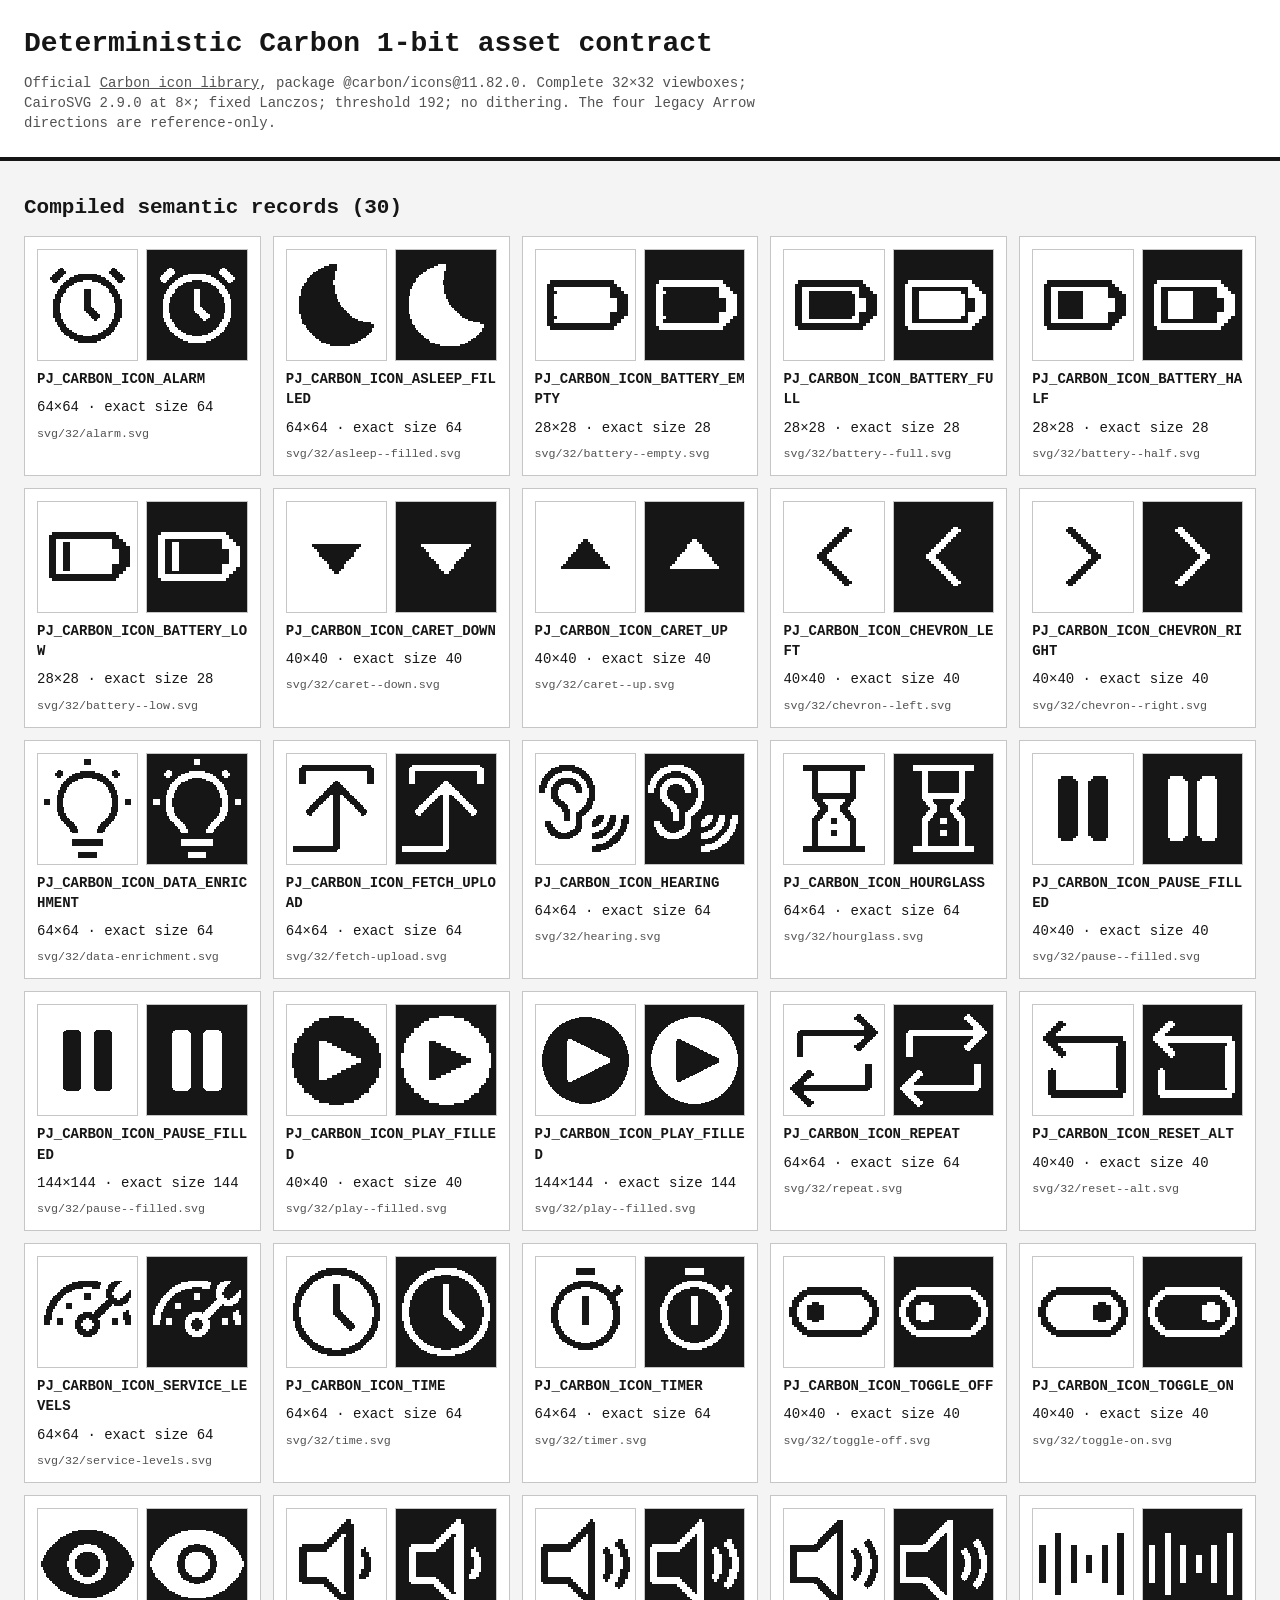
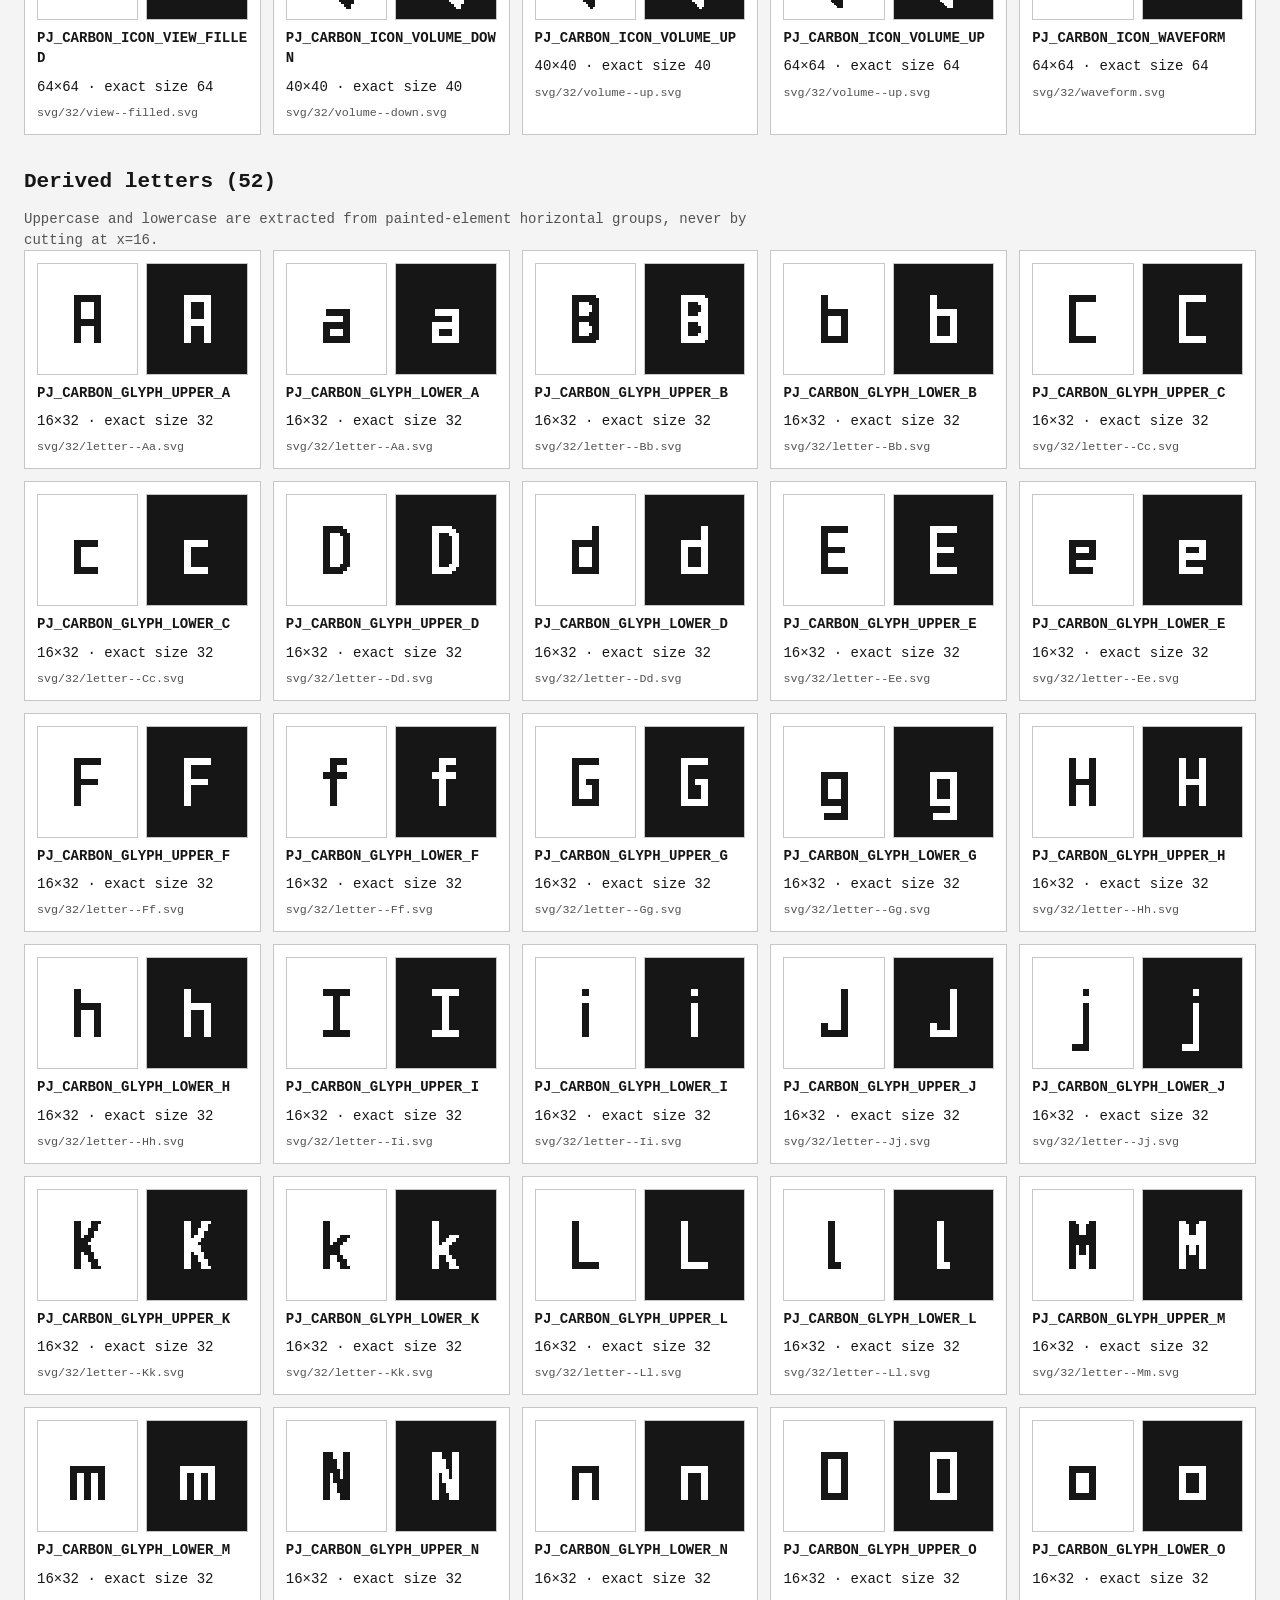
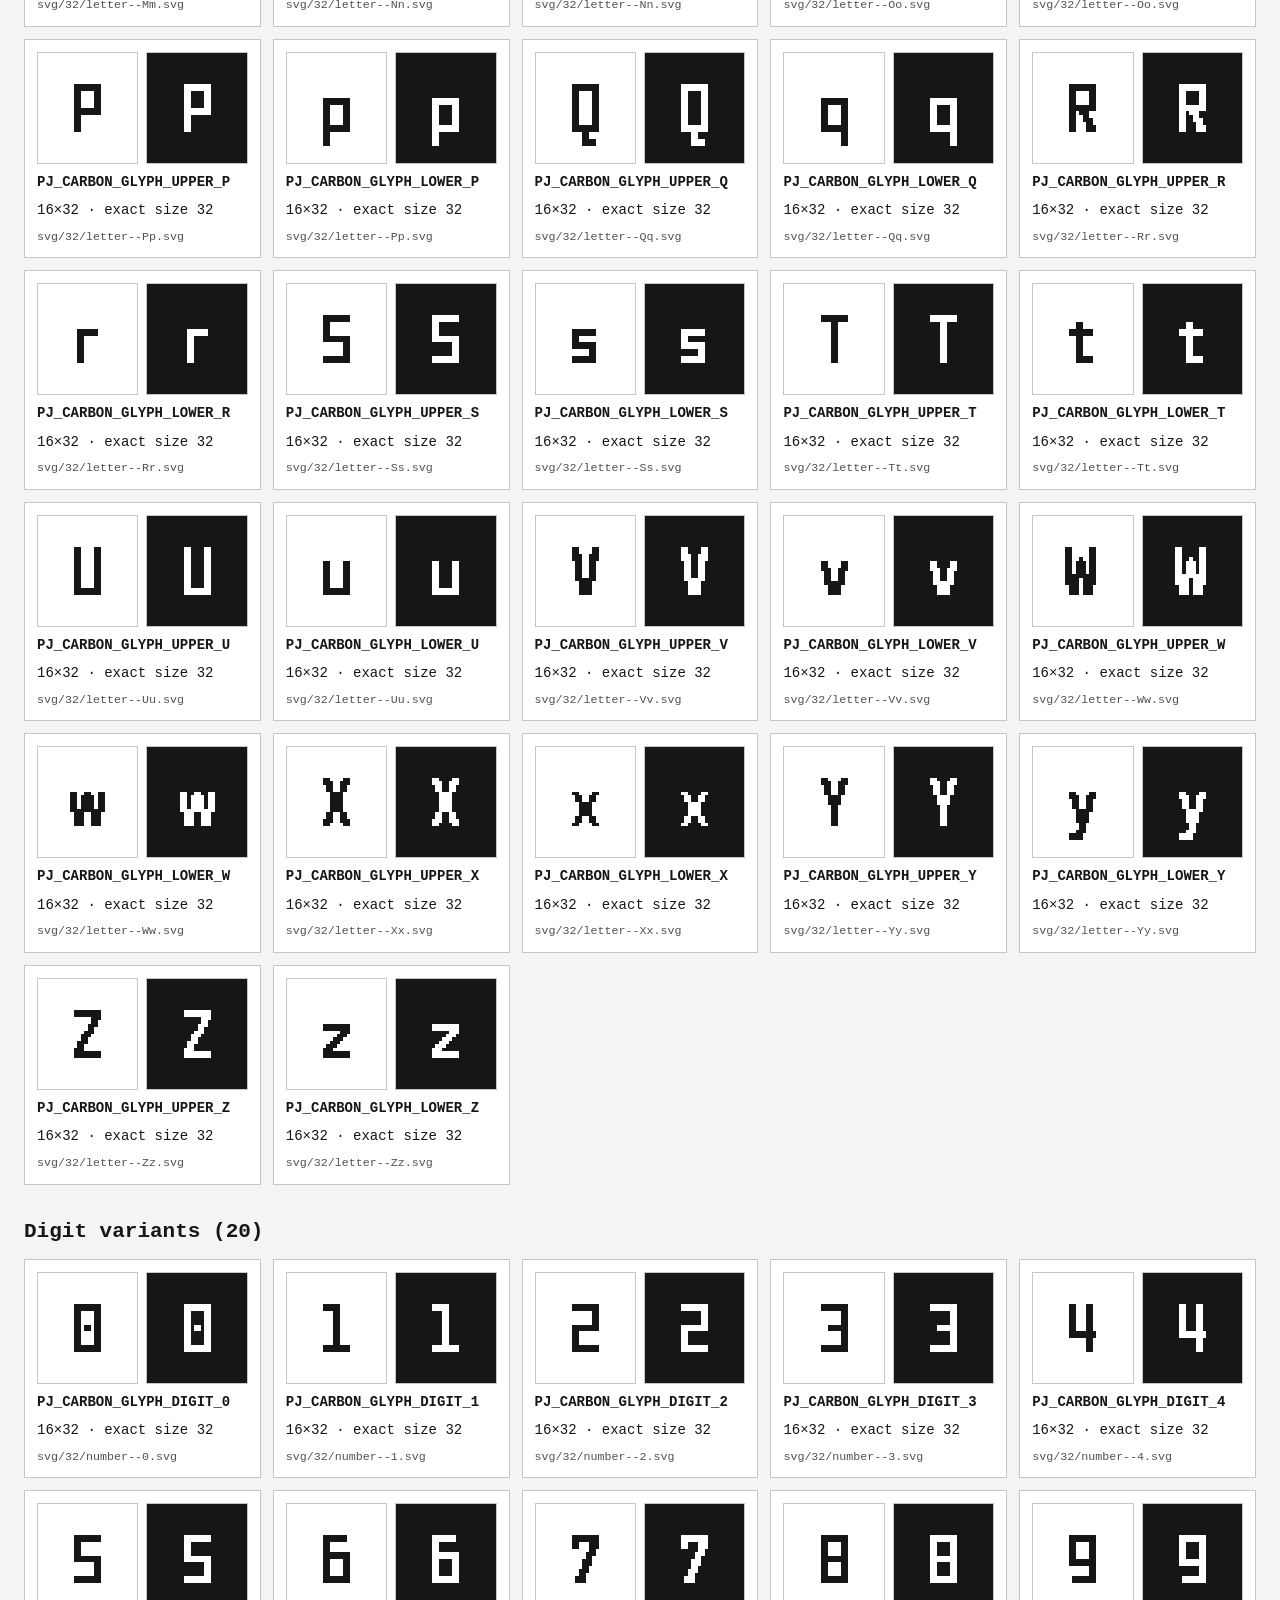
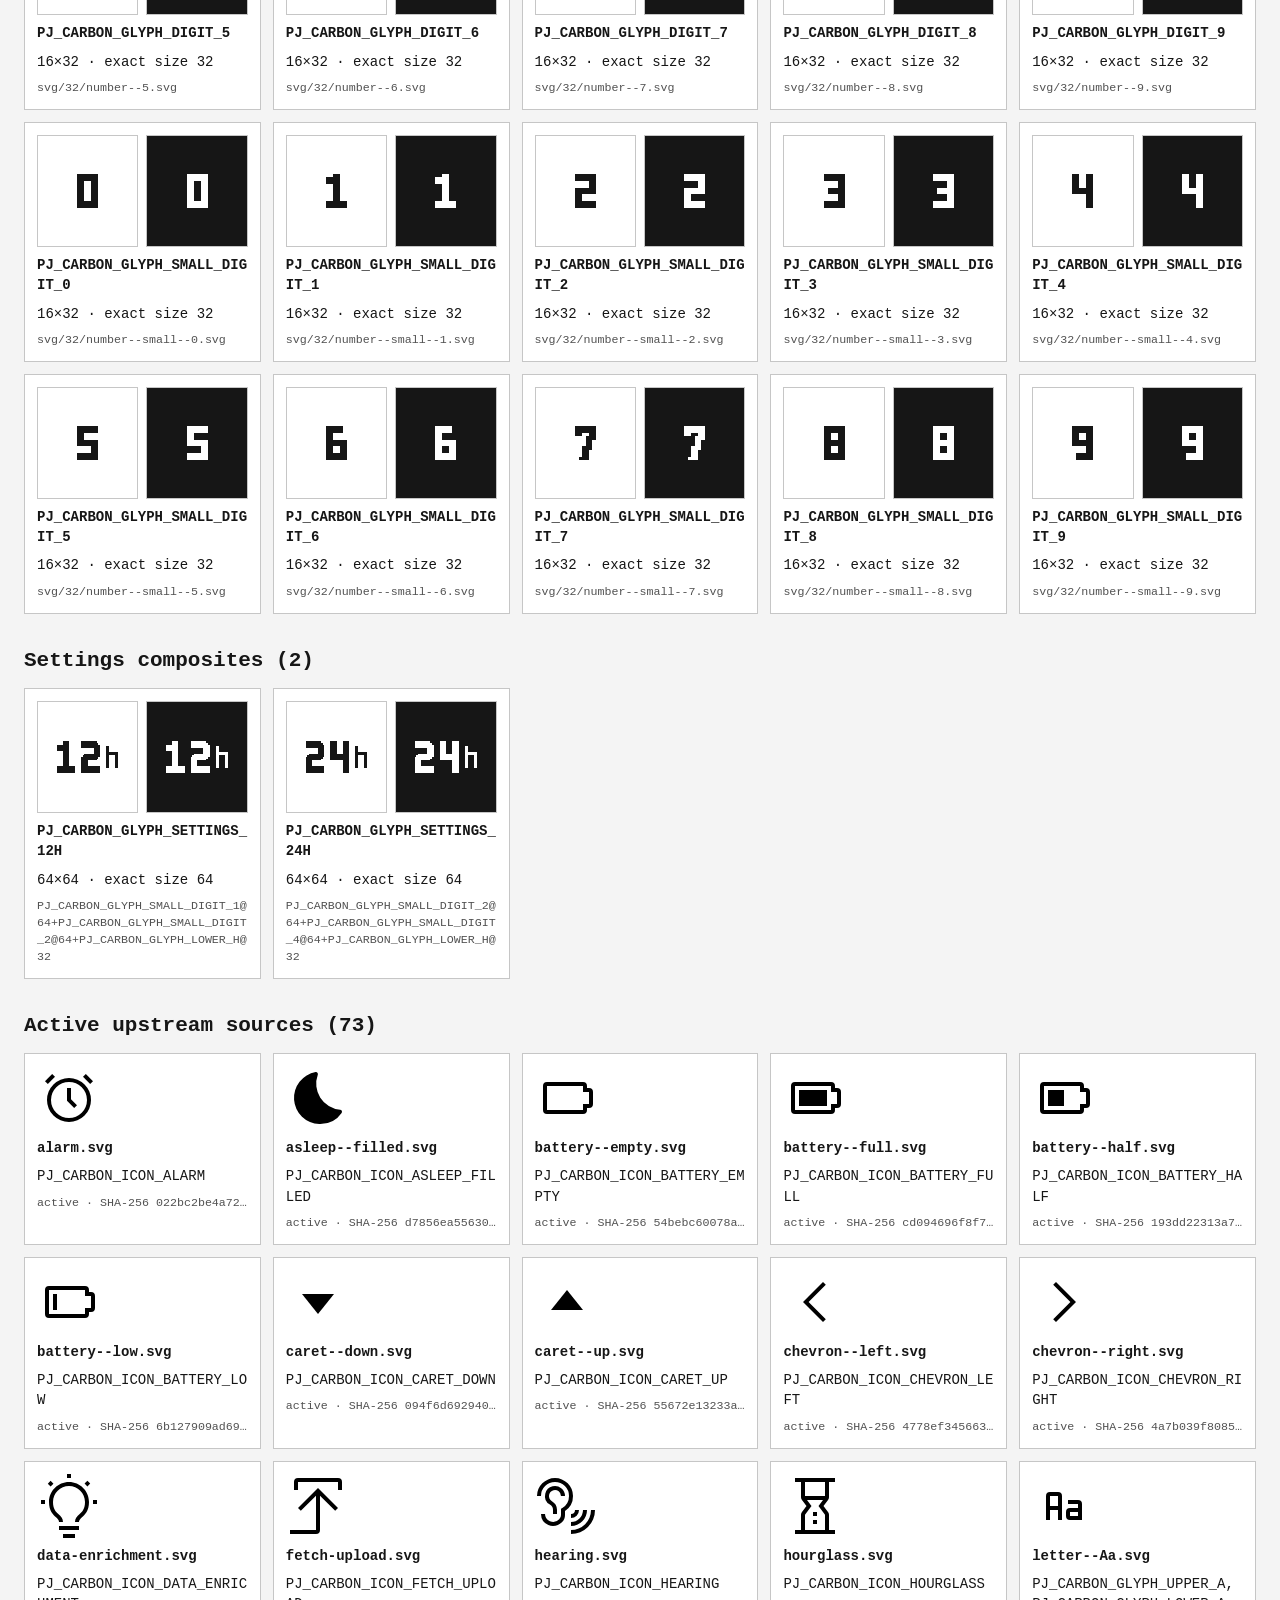
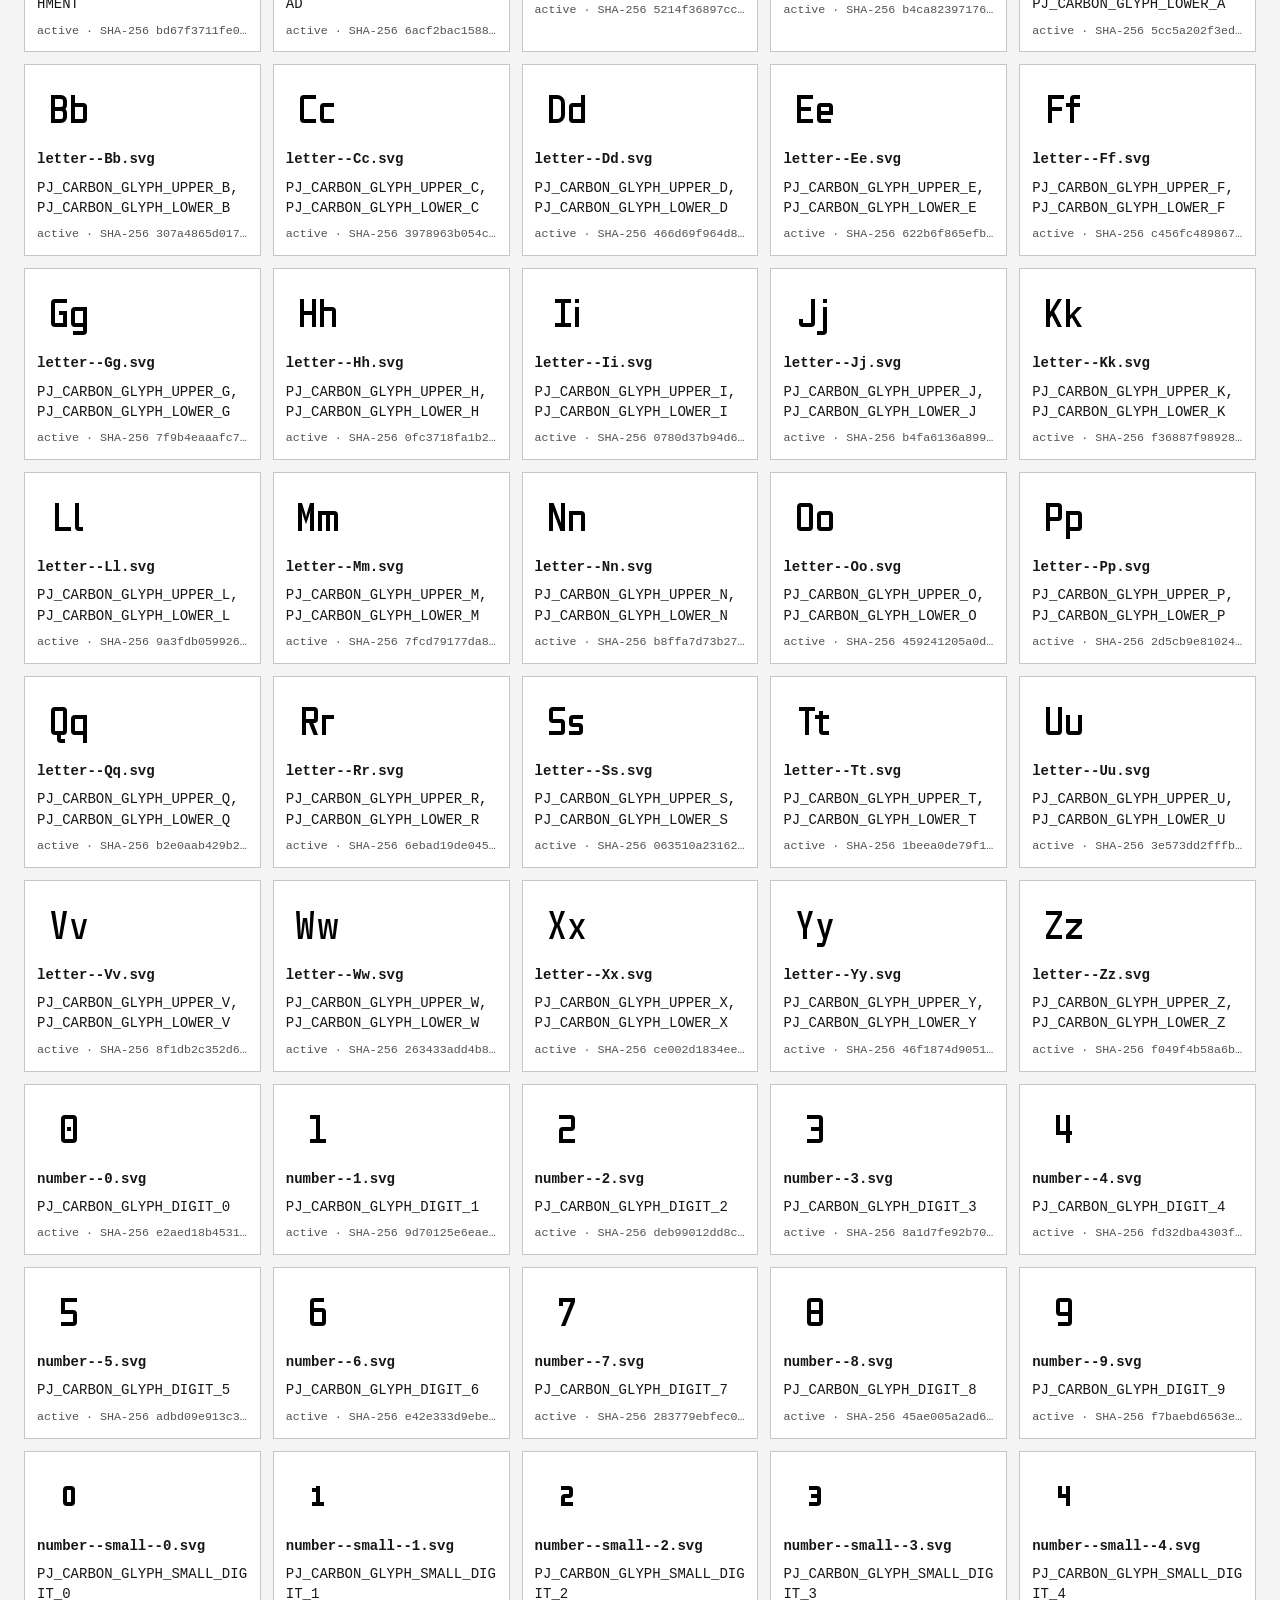
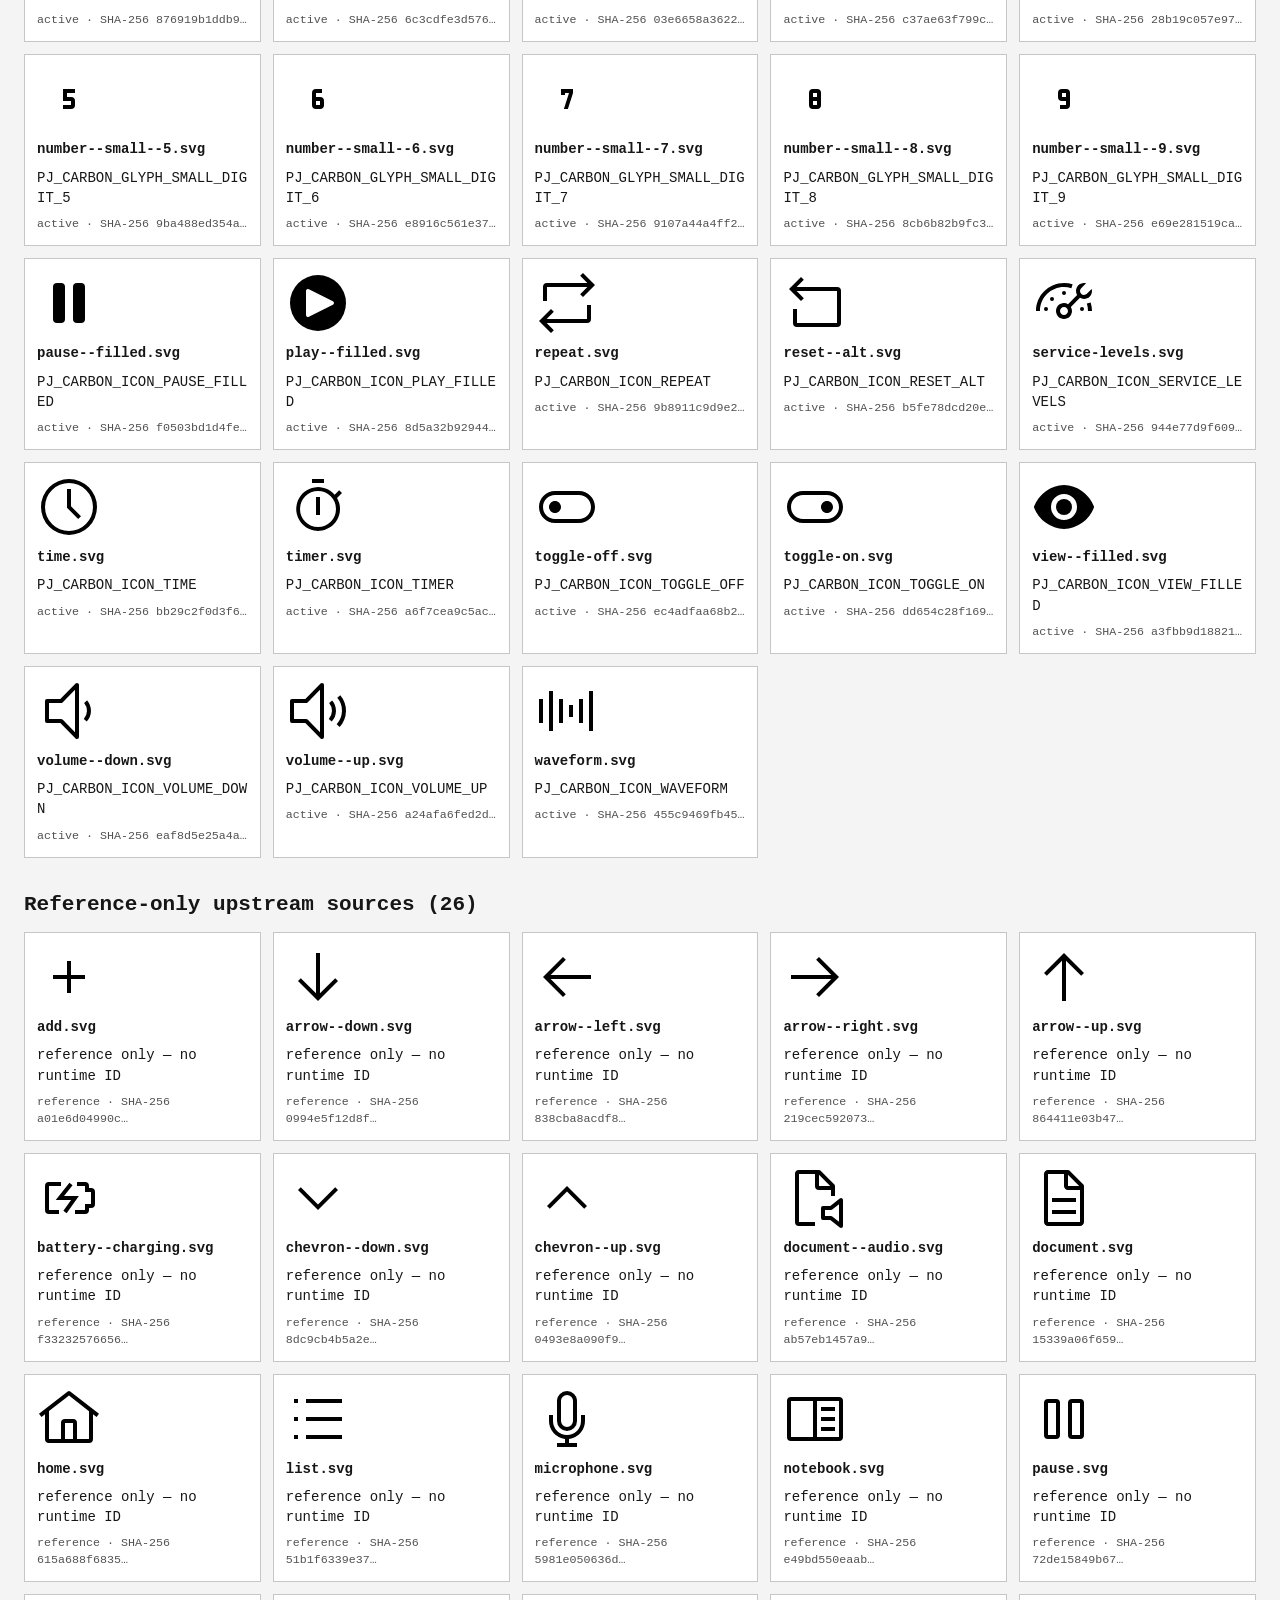
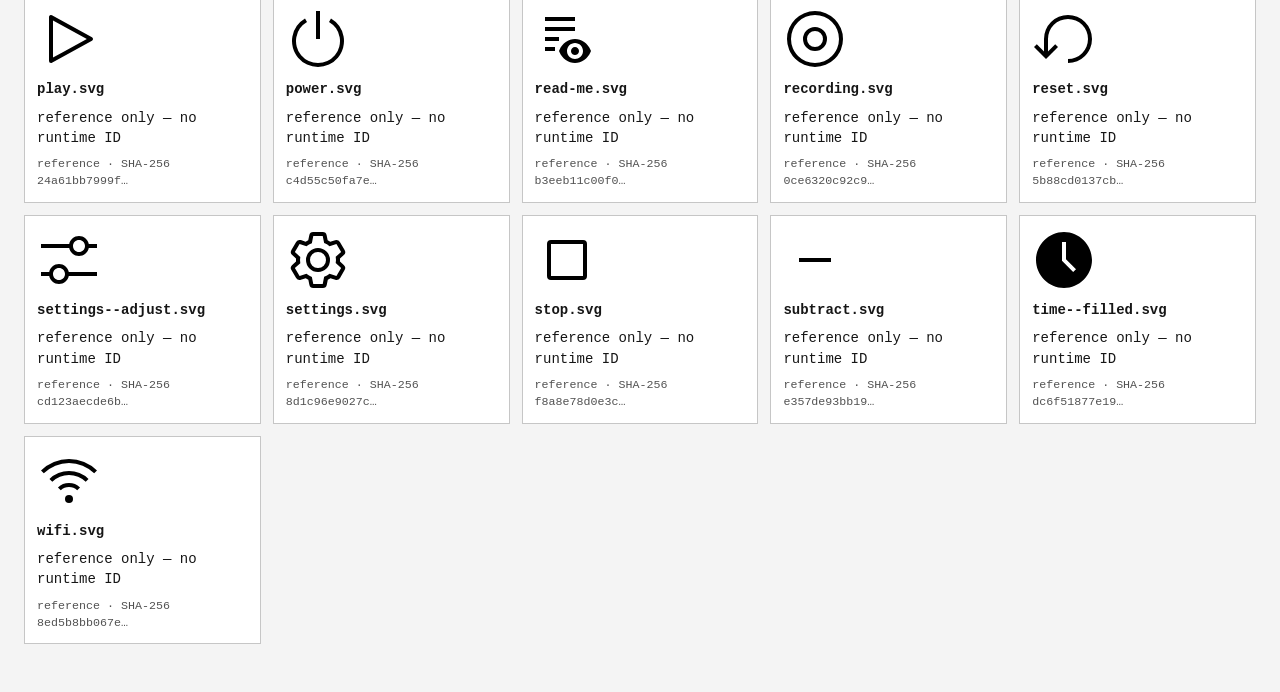
==== commit f57d49ba: "fix(ui): harden timer partials and compact controls" ====
--- a/assets/icons/carbon/gallery.html
+++ b/assets/icons/carbon/gallery.html
@@ -27,18 +27,18 @@
 </header>
 <main>
   <h2>Compiled semantic records (30)</h2>
-  <div class="grid"><article class="bitmap-card"><div class="themes"><canvas class="pixel light" width="64" height="64" data-rows="0000000000000000000000000000000000000000000000000000000000000000/0000000000000000000000000000000000000000000000000000000000000000/0000000000000000000000000000000000000000000000000000000000000000/0000000000000000000000000000000000000000000000000000000000000000/0000000000000000000000000000000000000000000000000000000000000000/0000000000000000000000000000000000000000000000000000000000000000/0000000000000000000000000000000000000000000000000000000000000000/0000000000000000000000000000000000000000000000000000000000000000/0000000000000011000000000000000000000000000000001100000000000000/0000000000000111100000000000000000000000000000011110000000000000/0000000000001111110000000000000000000000000000111111000000000000/0000000000011111110000000000000000000000000000111111100000000000/0000000000111111100000000011111111111100000000011111110000000000/0000000001111111000000011111111111111111100000001111111000000000/0000000011111110000001111111111111111111111000000111111100000000/0000000011111100000011111111111111111111111100000011111100000000/0000000001111000001111111111100000011111111111000001111000000000/0000000000110000011111111000000000000001111111100000110000000000/0000000000000000111111100000000000000000011111110000000000000000/0000000000000001111111000000000000000000001111111000000000000000/0000000000000011111100000000000000000000000011111100000000000000/0000000000000011111000000000000000000000000001111100000000000000/0000000000000111110000000000001111000000000000111110000000000000/0000000000001111110000000000001111000000000000111111000000000000/0000000000001111100000000000001111000000000000011111000000000000/0000000000011111000000000000001111000000000000001111100000000000/0000000000011111000000000000001111000000000000001111100000000000/0000000000011110000000000000001111000000000000000111100000000000/0000000000111110000000000000001111000000000000000111110000000000/0000000000111110000000000000001111000000000000000111110000000000/0000000000111110000000000000001111000000000000000111110000000000/0000000000111100000000000000001111000000000000000011110000000000/0000000000111100000000000000001111000000000000000011110000000000/0000000000111100000000000000001111100000000000000011110000000000/0000000000111100000000000000001111110000000000000011110000000000/0000000000111100000000000000001111111000000000000011110000000000/0000000000111100000000000000000111111100000000000011110000000000/0000000000111110000000000000000011111110000000000111110000000000/0000000000111110000000000000000001111111000000000111110000000000/0000000000111110000000000000000000111111000000000111110000000000/0000000000011110000000000000000000011110000000000111100000000000/0000000000011111000000000000000000001100000000001111100000000000/0000000000011111000000000000000000000000000000001111100000000000/0000000000001111100000000000000000000000000000011111000000000000/0000000000001111110000000000000000000000000000111111000000000000/0000000000000111110000000000000000000000000000111110000000000000/0000000000000011111000000000000000000000000001111100000000000000/0000000000000011111100000000000000000000000011111100000000000000/0000000000000001111111000000000000000000001111111000000000000000/0000000000000000111111100000000000000000011111110000000000000000/0000000000000000011111111000000000000001111111100000000000000000/0000000000000000001111111111100000011111111111000000000000000000/0000000000000000000011111111111111111111111100000000000000000000/0000000000000000000001111111111111111111111000000000000000000000/0000000000000000000000011111111111111111100000000000000000000000/0000000000000000000000000011111111111100000000000000000000000000/0000000000000000000000000000000000000000000000000000000000000000/0000000000000000000000000000000000000000000000000000000000000000/0000000000000000000000000000000000000000000000000000000000000000/0000000000000000000000000000000000000000000000000000000000000000/0000000000000000000000000000000000000000000000000000000000000000/0000000000000000000000000000000000000000000000000000000000000000/0000000000000000000000000000000000000000000000000000000000000000/0000000000000000000000000000000000000000000000000000000000000000" aria-label="PJ_CARBON_ICON_ALARM 64 light"></canvas><canvas class="pixel dark" width="64" height="64" data-rows="0000000000000000000000000000000000000000000000000000000000000000/0000000000000000000000000000000000000000000000000000000000000000/0000000000000000000000000000000000000000000000000000000000000000/0000000000000000000000000000000000000000000000000000000000000000/0000000000000000000000000000000000000000000000000000000000000000/0000000000000000000000000000000000000000000000000000000000000000/0000000000000000000000000000000000000000000000000000000000000000/0000000000000000000000000000000000000000000000000000000000000000/0000000000000011000000000000000000000000000000001100000000000000/0000000000000111100000000000000000000000000000011110000000000000/0000000000001111110000000000000000000000000000111111000000000000/0000000000011111110000000000000000000000000000111111100000000000/0000000000111111100000000011111111111100000000011111110000000000/0000000001111111000000011111111111111111100000001111111000000000/0000000011111110000001111111111111111111111000000111111100000000/0000000011111100000011111111111111111111111100000011111100000000/0000000001111000001111111111100000011111111111000001111000000000/0000000000110000011111111000000000000001111111100000110000000000/0000000000000000111111100000000000000000011111110000000000000000/0000000000000001111111000000000000000000001111111000000000000000/0000000000000011111100000000000000000000000011111100000000000000/0000000000000011111000000000000000000000000001111100000000000000/0000000000000111110000000000001111000000000000111110000000000000/0000000000001111110000000000001111000000000000111111000000000000/0000000000001111100000000000001111000000000000011111000000000000/0000000000011111000000000000001111000000000000001111100000000000/0000000000011111000000000000001111000000000000001111100000000000/0000000000011110000000000000001111000000000000000111100000000000/0000000000111110000000000000001111000000000000000111110000000000/0000000000111110000000000000001111000000000000000111110000000000/0000000000111110000000000000001111000000000000000111110000000000/0000000000111100000000000000001111000000000000000011110000000000/0000000000111100000000000000001111000000000000000011110000000000/0000000000111100000000000000001111100000000000000011110000000000/0000000000111100000000000000001111110000000000000011110000000000/0000000000111100000000000000001111111000000000000011110000000000/0000000000111100000000000000000111111100000000000011110000000000/0000000000111110000000000000000011111110000000000111110000000000/0000000000111110000000000000000001111111000000000111110000000000/0000000000111110000000000000000000111111000000000111110000000000/0000000000011110000000000000000000011110000000000111100000000000/0000000000011111000000000000000000001100000000001111100000000000/0000000000011111000000000000000000000000000000001111100000000000/0000000000001111100000000000000000000000000000011111000000000000/0000000000001111110000000000000000000000000000111111000000000000/0000000000000111110000000000000000000000000000111110000000000000/0000000000000011111000000000000000000000000001111100000000000000/0000000000000011111100000000000000000000000011111100000000000000/0000000000000001111111000000000000000000001111111000000000000000/0000000000000000111111100000000000000000011111110000000000000000/0000000000000000011111111000000000000001111111100000000000000000/0000000000000000001111111111100000011111111111000000000000000000/0000000000000000000011111111111111111111111100000000000000000000/0000000000000000000001111111111111111111111000000000000000000000/0000000000000000000000011111111111111111100000000000000000000000/0000000000000000000000000011111111111100000000000000000000000000/0000000000000000000000000000000000000000000000000000000000000000/0000000000000000000000000000000000000000000000000000000000000000/0000000000000000000000000000000000000000000000000000000000000000/0000000000000000000000000000000000000000000000000000000000000000/0000000000000000000000000000000000000000000000000000000000000000/0000000000000000000000000000000000000000000000000000000000000000/0000000000000000000000000000000000000000000000000000000000000000/0000000000000000000000000000000000000000000000000000000000000000" aria-label="PJ_CARBON_ICON_ALARM 64 dark"></canvas></div><strong>PJ_CARBON_ICON_ALARM</strong><code>64×64 · exact size 64</code><small>svg/32/alarm.svg</small></article><article class="bitmap-card"><div class="themes"><canvas class="pixel light" width="64" height="64" data-rows="0000000000000000000000000000000000000000000000000000000000000000/0000000000000000000000000000000000000000000000000000000000000000/0000000000000000000000000000000000000000000000000000000000000000/0000000000000000000000000000000000000000000000000000000000000000/0000000000000000000000000000000000000000000000000000000000000000/0000000000000000000000000000000000000000000000000000000000000000/0000000000000000000000000001111100000000000000000000000000000000/0000000000000000000000001111111100000000000000000000000000000000/0000000000000000000000111111111100000000000000000000000000000000/0000000000000000000011111111111100000000000000000000000000000000/0000000000000000000111111111111000000000000000000000000000000000/0000000000000000011111111111111000000000000000000000000000000000/0000000000000000111111111111111000000000000000000000000000000000/0000000000000001111111111111111000000000000000000000000000000000/0000000000000011111111111111111000000000000000000000000000000000/0000000000000111111111111111111000000000000000000000000000000000/0000000000000111111111111111110000000000000000000000000000000000/0000000000001111111111111111110000000000000000000000000000000000/0000000000011111111111111111110000000000000000000000000000000000/0000000000011111111111111111111000000000000000000000000000000000/0000000000111111111111111111111000000000000000000000000000000000/0000000000111111111111111111111000000000000000000000000000000000/0000000001111111111111111111111000000000000000000000000000000000/0000000001111111111111111111111000000000000000000000000000000000/0000000001111111111111111111111000000000000000000000000000000000/0000000001111111111111111111111100000000000000000000000000000000/0000000011111111111111111111111100000000000000000000000000000000/0000000011111111111111111111111100000000000000000000000000000000/0000000011111111111111111111111110000000000000000000000000000000/0000000011111111111111111111111110000000000000000000000000000000/0000000011111111111111111111111111000000000000000000000000000000/0000000011111111111111111111111111000000000000000000000000000000/0000000011111111111111111111111111100000000000000000000000000000/0000000011111111111111111111111111110000000000000000000000000000/0000000011111111111111111111111111111000000000000000000000000000/0000000011111111111111111111111111111100000000000000000000000000/0000000011111111111111111111111111111110000000000000000000000000/0000000011111111111111111111111111111111000000000000000000000000/0000000001111111111111111111111111111111100000000000000000000000/0000000001111111111111111111111111111111110000000000000000000000/0000000001111111111111111111111111111111111100000000000000000000/0000000000111111111111111111111111111111111111000000000000000000/0000000000111111111111111111111111111111111111111000000000000000/0000000000111111111111111111111111111111111111111111110000000000/0000000000011111111111111111111111111111111111111111111100000000/0000000000001111111111111111111111111111111111111111111100000000/0000000000001111111111111111111111111111111111111111111100000000/0000000000000111111111111111111111111111111111111111111000000000/0000000000000011111111111111111111111111111111111111111000000000/0000000000000001111111111111111111111111111111111111110000000000/0000000000000000111111111111111111111111111111111111100000000000/0000000000000000011111111111111111111111111111111111000000000000/0000000000000000001111111111111111111111111111111110000000000000/0000000000000000000111111111111111111111111111111000000000000000/0000000000000000000001111111111111111111111111110000000000000000/0000000000000000000000111111111111111111111111000000000000000000/0000000000000000000000000111111111111111111100000000000000000000/0000000000000000000000000000111111111111100000000000000000000000/0000000000000000000000000000000000000000000000000000000000000000/0000000000000000000000000000000000000000000000000000000000000000/0000000000000000000000000000000000000000000000000000000000000000/0000000000000000000000000000000000000000000000000000000000000000/0000000000000000000000000000000000000000000000000000000000000000/0000000000000000000000000000000000000000000000000000000000000000" aria-label="PJ_CARBON_ICON_ASLEEP_FILLED 64 light"></canvas><canvas class="pixel dark" width="64" height="64" data-rows="0000000000000000000000000000000000000000000000000000000000000000/0000000000000000000000000000000000000000000000000000000000000000/0000000000000000000000000000000000000000000000000000000000000000/0000000000000000000000000000000000000000000000000000000000000000/0000000000000000000000000000000000000000000000000000000000000000/0000000000000000000000000000000000000000000000000000000000000000/0000000000000000000000000001111100000000000000000000000000000000/0000000000000000000000001111111100000000000000000000000000000000/0000000000000000000000111111111100000000000000000000000000000000/0000000000000000000011111111111100000000000000000000000000000000/0000000000000000000111111111111000000000000000000000000000000000/0000000000000000011111111111111000000000000000000000000000000000/0000000000000000111111111111111000000000000000000000000000000000/0000000000000001111111111111111000000000000000000000000000000000/0000000000000011111111111111111000000000000000000000000000000000/0000000000000111111111111111111000000000000000000000000000000000/0000000000000111111111111111110000000000000000000000000000000000/0000000000001111111111111111110000000000000000000000000000000000/0000000000011111111111111111110000000000000000000000000000000000/0000000000011111111111111111111000000000000000000000000000000000/0000000000111111111111111111111000000000000000000000000000000000/0000000000111111111111111111111000000000000000000000000000000000/0000000001111111111111111111111000000000000000000000000000000000/0000000001111111111111111111111000000000000000000000000000000000/0000000001111111111111111111111000000000000000000000000000000000/0000000001111111111111111111111100000000000000000000000000000000/0000000011111111111111111111111100000000000000000000000000000000/0000000011111111111111111111111100000000000000000000000000000000/0000000011111111111111111111111110000000000000000000000000000000/0000000011111111111111111111111110000000000000000000000000000000/0000000011111111111111111111111111000000000000000000000000000000/0000000011111111111111111111111111000000000000000000000000000000/0000000011111111111111111111111111100000000000000000000000000000/0000000011111111111111111111111111110000000000000000000000000000/0000000011111111111111111111111111111000000000000000000000000000/0000000011111111111111111111111111111100000000000000000000000000/0000000011111111111111111111111111111110000000000000000000000000/0000000011111111111111111111111111111111000000000000000000000000/0000000001111111111111111111111111111111100000000000000000000000/0000000001111111111111111111111111111111110000000000000000000000/0000000001111111111111111111111111111111111100000000000000000000/0000000000111111111111111111111111111111111111000000000000000000/0000000000111111111111111111111111111111111111111000000000000000/0000000000111111111111111111111111111111111111111111110000000000/0000000000011111111111111111111111111111111111111111111100000000/0000000000001111111111111111111111111111111111111111111100000000/0000000000001111111111111111111111111111111111111111111100000000/0000000000000111111111111111111111111111111111111111111000000000/0000000000000011111111111111111111111111111111111111111000000000/0000000000000001111111111111111111111111111111111111110000000000/0000000000000000111111111111111111111111111111111111100000000000/0000000000000000011111111111111111111111111111111111000000000000/0000000000000000001111111111111111111111111111111110000000000000/0000000000000000000111111111111111111111111111111000000000000000/0000000000000000000001111111111111111111111111110000000000000000/0000000000000000000000111111111111111111111111000000000000000000/0000000000000000000000000111111111111111111100000000000000000000/0000000000000000000000000000111111111111100000000000000000000000/0000000000000000000000000000000000000000000000000000000000000000/0000000000000000000000000000000000000000000000000000000000000000/0000000000000000000000000000000000000000000000000000000000000000/0000000000000000000000000000000000000000000000000000000000000000/0000000000000000000000000000000000000000000000000000000000000000/0000000000000000000000000000000000000000000000000000000000000000" aria-label="PJ_CARBON_ICON_ASLEEP_FILLED 64 dark"></canvas></div><strong>PJ_CARBON_ICON_ASLEEP_FILLED</strong><code>64×64 · exact size 64</code><small>svg/32/asleep--filled.svg</small></article><article class="bitmap-card"><div class="themes"><canvas class="pixel light" width="28" height="28" data-rows="0000000000000000000000000000/0000000000000000000000000000/0000000000000000000000000000/0000000000000000000000000000/0000000000000000000000000000/0000000000000000000000000000/0000000000000000000000000000/0000111111111111111111000000/0001111111111111111111100000/0001100000000000000001110000/0001110000000000000001111000/0001100000000000000001111100/0001100000000000000000011100/0001100000000000000000011100/0001100000000000000000011100/0001100000000000000000011100/0001100000000000000001111100/0001110000000000000001111000/0001100000000000000001110000/0001111111111111111111100000/0000111111111111111111000000/0000000000000000000000000000/0000000000000000000000000000/0000000000000000000000000000/0000000000000000000000000000/0000000000000000000000000000/0000000000000000000000000000/0000000000000000000000000000" aria-label="PJ_CARBON_ICON_BATTERY_EMPTY 28 light"></canvas><canvas class="pixel dark" width="28" height="28" data-rows="0000000000000000000000000000/0000000000000000000000000000/0000000000000000000000000000/0000000000000000000000000000/0000000000000000000000000000/0000000000000000000000000000/0000000000000000000000000000/0000111111111111111111000000/0001111111111111111111100000/0001100000000000000001110000/0001110000000000000001111000/0001100000000000000001111100/0001100000000000000000011100/0001100000000000000000011100/0001100000000000000000011100/0001100000000000000000011100/0001100000000000000001111100/0001110000000000000001111000/0001100000000000000001110000/0001111111111111111111100000/0000111111111111111111000000/0000000000000000000000000000/0000000000000000000000000000/0000000000000000000000000000/0000000000000000000000000000/0000000000000000000000000000/0000000000000000000000000000/0000000000000000000000000000" aria-label="PJ_CARBON_ICON_BATTERY_EMPTY 28 dark"></canvas></div><strong>PJ_CARBON_ICON_BATTERY_EMPTY</strong><code>28×28 · exact size 28</code><small>svg/32/battery--empty.svg</small></article><article class="bitmap-card"><div class="themes"><canvas class="pixel light" width="28" height="28" data-rows="0000000000000000000000000000/0000000000000000000000000000/0000000000000000000000000000/0000000000000000000000000000/0000000000000000000000000000/0000000000000000000000000000/0000000000000000000000000000/0000111111111111111111000000/0001111111111111111111100000/0001100000000000000001110000/0001100111111111111001111000/0001100111111111111101111100/0001100111111111111100011100/0001100111111111111100011100/0001100111111111111100011100/0001100111111111111100011100/0001100111111111111101111100/0001100111111111111001111000/0001100000000000000001110000/0001111111111111111111100000/0000111111111111111111000000/0000000000000000000000000000/0000000000000000000000000000/0000000000000000000000000000/0000000000000000000000000000/0000000000000000000000000000/0000000000000000000000000000/0000000000000000000000000000" aria-label="PJ_CARBON_ICON_BATTERY_FULL 28 light"></canvas><canvas class="pixel dark" width="28" height="28" data-rows="0000000000000000000000000000/0000000000000000000000000000/0000000000000000000000000000/0000000000000000000000000000/0000000000000000000000000000/0000000000000000000000000000/0000000000000000000000000000/0000111111111111111111000000/0001111111111111111111100000/0001100000000000000001110000/0001100111111111111001111000/0001100111111111111101111100/0001100111111111111100011100/0001100111111111111100011100/0001100111111111111100011100/0001100111111111111100011100/0001100111111111111101111100/0001100111111111111001111000/0001100000000000000001110000/0001111111111111111111100000/0000111111111111111111000000/0000000000000000000000000000/0000000000000000000000000000/0000000000000000000000000000/0000000000000000000000000000/0000000000000000000000000000/0000000000000000000000000000/0000000000000000000000000000" aria-label="PJ_CARBON_ICON_BATTERY_FULL 28 dark"></canvas></div><strong>PJ_CARBON_ICON_BATTERY_FULL</strong><code>28×28 · exact size 28</code><small>svg/32/battery--full.svg</small></article><article class="bitmap-card"><div class="themes"><canvas class="pixel light" width="28" height="28" data-rows="0000000000000000000000000000/0000000000000000000000000000/0000000000000000000000000000/0000000000000000000000000000/0000000000000000000000000000/0000000000000000000000000000/0000000000000000000000000000/0000111111111111111111000000/0001111111111111111111100000/0001100000000000000001110000/0001100111111100000001111000/0001100111111100000001111100/0001100111111100000000011100/0001100111111100000000011100/0001100111111100000000011100/0001100111111100000000011100/0001100111111100000001111100/0001100111111100000001111000/0001100000000000000001110000/0001111111111111111111100000/0000111111111111111111000000/0000000000000000000000000000/0000000000000000000000000000/0000000000000000000000000000/0000000000000000000000000000/0000000000000000000000000000/0000000000000000000000000000/0000000000000000000000000000" aria-label="PJ_CARBON_ICON_BATTERY_HALF 28 light"></canvas><canvas class="pixel dark" width="28" height="28" data-rows="0000000000000000000000000000/0000000000000000000000000000/0000000000000000000000000000/0000000000000000000000000000/0000000000000000000000000000/0000000000000000000000000000/0000000000000000000000000000/0000111111111111111111000000/0001111111111111111111100000/0001100000000000000001110000/0001100111111100000001111000/0001100111111100000001111100/0001100111111100000000011100/0001100111111100000000011100/0001100111111100000000011100/0001100111111100000000011100/0001100111111100000001111100/0001100111111100000001111000/0001100000000000000001110000/0001111111111111111111100000/0000111111111111111111000000/0000000000000000000000000000/0000000000000000000000000000/0000000000000000000000000000/0000000000000000000000000000/0000000000000000000000000000/0000000000000000000000000000/0000000000000000000000000000" aria-label="PJ_CARBON_ICON_BATTERY_HALF 28 dark"></canvas></div><strong>PJ_CARBON_ICON_BATTERY_HALF</strong><code>28×28 · exact size 28</code><small>svg/32/battery--half.svg</small></article><article class="bitmap-card"><div class="themes"><canvas class="pixel light" width="28" height="28" data-rows="0000000000000000000000000000/0000000000000000000000000000/0000000000000000000000000000/0000000000000000000000000000/0000000000000000000000000000/0000000000000000000000000000/0000000000000000000000000000/0000111111111111111111000000/0001111111111111111111100000/0001100000000000000001110000/0001100110000000000001111000/0001100110000000000001111100/0001100110000000000000011100/0001100110000000000000011100/0001100110000000000000011100/0001100110000000000000011100/0001100110000000000001111100/0001100110000000000001111000/0001100000000000000001110000/0001111111111111111111100000/0000111111111111111111000000/0000000000000000000000000000/0000000000000000000000000000/0000000000000000000000000000/0000000000000000000000000000/0000000000000000000000000000/0000000000000000000000000000/0000000000000000000000000000" aria-label="PJ_CARBON_ICON_BATTERY_LOW 28 light"></canvas><canvas class="pixel dark" width="28" height="28" data-rows="0000000000000000000000000000/0000000000000000000000000000/0000000000000000000000000000/0000000000000000000000000000/0000000000000000000000000000/0000000000000000000000000000/0000000000000000000000000000/0000111111111111111111000000/0001111111111111111111100000/0001100000000000000001110000/0001100110000000000001111000/0001100110000000000001111100/0001100110000000000000011100/0001100110000000000000011100/0001100110000000000000011100/0001100110000000000000011100/0001100110000000000001111100/0001100110000000000001111000/0001100000000000000001110000/0001111111111111111111100000/0000111111111111111111000000/0000000000000000000000000000/0000000000000000000000000000/0000000000000000000000000000/0000000000000000000000000000/0000000000000000000000000000/0000000000000000000000000000/0000000000000000000000000000" aria-label="PJ_CARBON_ICON_BATTERY_LOW 28 dark"></canvas></div><strong>PJ_CARBON_ICON_BATTERY_LOW</strong><code>28×28 · exact size 28</code><small>svg/32/battery--low.svg</small></article><article class="bitmap-card"><div class="themes"><canvas class="pixel light" width="40" height="40" data-rows="0000000000000000000000000000000000000000/0000000000000000000000000000000000000000/0000000000000000000000000000000000000000/0000000000000000000000000000000000000000/0000000000000000000000000000000000000000/0000000000000000000000000000000000000000/0000000000000000000000000000000000000000/0000000000000000000000000000000000000000/0000000000000000000000000000000000000000/0000000000000000000000000000000000000000/0000000000000000000000000000000000000000/0000000000000000000000000000000000000000/0000000000000000000000000000000000000000/0000000000000000000000000000000000000000/0000000000000000000000000000000000000000/0000000000111111111111111111110000000000/0000000000011111111111111111100000000000/0000000000001111111111111111000000000000/0000000000000111111111111110000000000000/0000000000000111111111111110000000000000/0000000000000011111111111100000000000000/0000000000000001111111111000000000000000/0000000000000000111111110000000000000000/0000000000000000011111100000000000000000/0000000000000000011111100000000000000000/0000000000000000001111000000000000000000/0000000000000000000110000000000000000000/0000000000000000000000000000000000000000/0000000000000000000000000000000000000000/0000000000000000000000000000000000000000/0000000000000000000000000000000000000000/0000000000000000000000000000000000000000/0000000000000000000000000000000000000000/0000000000000000000000000000000000000000/0000000000000000000000000000000000000000/0000000000000000000000000000000000000000/0000000000000000000000000000000000000000/0000000000000000000000000000000000000000/0000000000000000000000000000000000000000/0000000000000000000000000000000000000000" aria-label="PJ_CARBON_ICON_CARET_DOWN 40 light"></canvas><canvas class="pixel dark" width="40" height="40" data-rows="0000000000000000000000000000000000000000/0000000000000000000000000000000000000000/0000000000000000000000000000000000000000/0000000000000000000000000000000000000000/0000000000000000000000000000000000000000/0000000000000000000000000000000000000000/0000000000000000000000000000000000000000/0000000000000000000000000000000000000000/0000000000000000000000000000000000000000/0000000000000000000000000000000000000000/0000000000000000000000000000000000000000/0000000000000000000000000000000000000000/0000000000000000000000000000000000000000/0000000000000000000000000000000000000000/0000000000000000000000000000000000000000/0000000000111111111111111111110000000000/0000000000011111111111111111100000000000/0000000000001111111111111111000000000000/0000000000000111111111111110000000000000/0000000000000111111111111110000000000000/0000000000000011111111111100000000000000/0000000000000001111111111000000000000000/0000000000000000111111110000000000000000/0000000000000000011111100000000000000000/0000000000000000011111100000000000000000/0000000000000000001111000000000000000000/0000000000000000000110000000000000000000/0000000000000000000000000000000000000000/0000000000000000000000000000000000000000/0000000000000000000000000000000000000000/0000000000000000000000000000000000000000/0000000000000000000000000000000000000000/0000000000000000000000000000000000000000/0000000000000000000000000000000000000000/0000000000000000000000000000000000000000/0000000000000000000000000000000000000000/0000000000000000000000000000000000000000/0000000000000000000000000000000000000000/0000000000000000000000000000000000000000/0000000000000000000000000000000000000000" aria-label="PJ_CARBON_ICON_CARET_DOWN 40 dark"></canvas></div><strong>PJ_CARBON_ICON_CARET_DOWN</strong><code>40×40 · exact size 40</code><small>svg/32/caret--down.svg</small></article><article class="bitmap-card"><div class="themes"><canvas class="pixel light" width="40" height="40" data-rows="0000000000000000000000000000000000000000/0000000000000000000000000000000000000000/0000000000000000000000000000000000000000/0000000000000000000000000000000000000000/0000000000000000000000000000000000000000/0000000000000000000000000000000000000000/0000000000000000000000000000000000000000/0000000000000000000000000000000000000000/0000000000000000000000000000000000000000/0000000000000000000000000000000000000000/0000000000000000000000000000000000000000/0000000000000000000000000000000000000000/0000000000000000000000000000000000000000/0000000000000000000110000000000000000000/0000000000000000001111000000000000000000/0000000000000000011111100000000000000000/0000000000000000011111100000000000000000/0000000000000000111111110000000000000000/0000000000000001111111111000000000000000/0000000000000011111111111100000000000000/0000000000000111111111111110000000000000/0000000000000111111111111110000000000000/0000000000001111111111111111000000000000/0000000000011111111111111111100000000000/0000000000111111111111111111110000000000/0000000000000000000000000000000000000000/0000000000000000000000000000000000000000/0000000000000000000000000000000000000000/0000000000000000000000000000000000000000/0000000000000000000000000000000000000000/0000000000000000000000000000000000000000/0000000000000000000000000000000000000000/0000000000000000000000000000000000000000/0000000000000000000000000000000000000000/0000000000000000000000000000000000000000/0000000000000000000000000000000000000000/0000000000000000000000000000000000000000/0000000000000000000000000000000000000000/0000000000000000000000000000000000000000/0000000000000000000000000000000000000000" aria-label="PJ_CARBON_ICON_CARET_UP 40 light"></canvas><canvas class="pixel dark" width="40" height="40" data-rows="0000000000000000000000000000000000000000/0000000000000000000000000000000000000000/0000000000000000000000000000000000000000/0000000000000000000000000000000000000000/0000000000000000000000000000000000000000/0000000000000000000000000000000000000000/0000000000000000000000000000000000000000/0000000000000000000000000000000000000000/0000000000000000000000000000000000000000/0000000000000000000000000000000000000000/0000000000000000000000000000000000000000/0000000000000000000000000000000000000000/0000000000000000000000000000000000000000/0000000000000000000110000000000000000000/0000000000000000001111000000000000000000/0000000000000000011111100000000000000000/0000000000000000011111100000000000000000/0000000000000000111111110000000000000000/0000000000000001111111111000000000000000/0000000000000011111111111100000000000000/0000000000000111111111111110000000000000/0000000000000111111111111110000000000000/0000000000001111111111111111000000000000/0000000000011111111111111111100000000000/0000000000111111111111111111110000000000/0000000000000000000000000000000000000000/0000000000000000000000000000000000000000/0000000000000000000000000000000000000000/0000000000000000000000000000000000000000/0000000000000000000000000000000000000000/0000000000000000000000000000000000000000/0000000000000000000000000000000000000000/0000000000000000000000000000000000000000/0000000000000000000000000000000000000000/0000000000000000000000000000000000000000/0000000000000000000000000000000000000000/0000000000000000000000000000000000000000/0000000000000000000000000000000000000000/0000000000000000000000000000000000000000/0000000000000000000000000000000000000000" aria-label="PJ_CARBON_ICON_CARET_UP 40 dark"></canvas></div><strong>PJ_CARBON_ICON_CARET_UP</strong><code>40×40 · exact size 40</code><small>svg/32/caret--up.svg</small></article><article class="bitmap-card"><div class="themes"><canvas class="pixel light" width="40" height="40" data-rows="0000000000000000000000000000000000000000/0000000000000000000000000000000000000000/0000000000000000000000000000000000000000/0000000000000000000000000000000000000000/0000000000000000000000000000000000000000/0000000000000000000000000000000000000000/0000000000000000000000000000000000000000/0000000000000000000000000000000000000000/0000000000000000000000001100000000000000/0000000000000000000000011110000000000000/0000000000000000000000111100000000000000/0000000000000000000001111000000000000000/0000000000000000000011110000000000000000/0000000000000000000111100000000000000000/0000000000000000001111000000000000000000/0000000000000000011110000000000000000000/0000000000000000111100000000000000000000/0000000000000001111000000000000000000000/0000000000000011110000000000000000000000/0000000000000111100000000000000000000000/0000000000000111100000000000000000000000/0000000000000011110000000000000000000000/0000000000000001111000000000000000000000/0000000000000000111100000000000000000000/0000000000000000011110000000000000000000/0000000000000000001111000000000000000000/0000000000000000000111100000000000000000/0000000000000000000011110000000000000000/0000000000000000000001111000000000000000/0000000000000000000000111100000000000000/0000000000000000000000011110000000000000/0000000000000000000000001100000000000000/0000000000000000000000000000000000000000/0000000000000000000000000000000000000000/0000000000000000000000000000000000000000/0000000000000000000000000000000000000000/0000000000000000000000000000000000000000/0000000000000000000000000000000000000000/0000000000000000000000000000000000000000/0000000000000000000000000000000000000000" aria-label="PJ_CARBON_ICON_CHEVRON_LEFT 40 light"></canvas><canvas class="pixel dark" width="40" height="40" data-rows="0000000000000000000000000000000000000000/0000000000000000000000000000000000000000/0000000000000000000000000000000000000000/0000000000000000000000000000000000000000/0000000000000000000000000000000000000000/0000000000000000000000000000000000000000/0000000000000000000000000000000000000000/0000000000000000000000000000000000000000/0000000000000000000000001100000000000000/0000000000000000000000011110000000000000/0000000000000000000000111100000000000000/0000000000000000000001111000000000000000/0000000000000000000011110000000000000000/0000000000000000000111100000000000000000/0000000000000000001111000000000000000000/0000000000000000011110000000000000000000/0000000000000000111100000000000000000000/0000000000000001111000000000000000000000/0000000000000011110000000000000000000000/0000000000000111100000000000000000000000/0000000000000111100000000000000000000000/0000000000000011110000000000000000000000/0000000000000001111000000000000000000000/0000000000000000111100000000000000000000/0000000000000000011110000000000000000000/0000000000000000001111000000000000000000/0000000000000000000111100000000000000000/0000000000000000000011110000000000000000/0000000000000000000001111000000000000000/0000000000000000000000111100000000000000/0000000000000000000000011110000000000000/0000000000000000000000001100000000000000/0000000000000000000000000000000000000000/0000000000000000000000000000000000000000/0000000000000000000000000000000000000000/0000000000000000000000000000000000000000/0000000000000000000000000000000000000000/0000000000000000000000000000000000000000/0000000000000000000000000000000000000000/0000000000000000000000000000000000000000" aria-label="PJ_CARBON_ICON_CHEVRON_LEFT 40 dark"></canvas></div><strong>PJ_CARBON_ICON_CHEVRON_LEFT</strong><code>40×40 · exact size 40</code><small>svg/32/chevron--left.svg</small></article><article class="bitmap-card"><div class="themes"><canvas class="pixel light" width="40" height="40" data-rows="0000000000000000000000000000000000000000/0000000000000000000000000000000000000000/0000000000000000000000000000000000000000/0000000000000000000000000000000000000000/0000000000000000000000000000000000000000/0000000000000000000000000000000000000000/0000000000000000000000000000000000000000/0000000000000000000000000000000000000000/0000000000000011000000000000000000000000/0000000000000111100000000000000000000000/0000000000000011110000000000000000000000/0000000000000001111000000000000000000000/0000000000000000111100000000000000000000/0000000000000000011110000000000000000000/0000000000000000001111000000000000000000/0000000000000000000111100000000000000000/0000000000000000000011110000000000000000/0000000000000000000001111000000000000000/0000000000000000000000111100000000000000/0000000000000000000000011110000000000000/0000000000000000000000011110000000000000/0000000000000000000000111100000000000000/0000000000000000000001111000000000000000/0000000000000000000011110000000000000000/0000000000000000000111100000000000000000/0000000000000000001111000000000000000000/0000000000000000011110000000000000000000/0000000000000000111100000000000000000000/0000000000000001111000000000000000000000/0000000000000011110000000000000000000000/0000000000000111100000000000000000000000/0000000000000011000000000000000000000000/0000000000000000000000000000000000000000/0000000000000000000000000000000000000000/0000000000000000000000000000000000000000/0000000000000000000000000000000000000000/0000000000000000000000000000000000000000/0000000000000000000000000000000000000000/0000000000000000000000000000000000000000/0000000000000000000000000000000000000000" aria-label="PJ_CARBON_ICON_CHEVRON_RIGHT 40 light"></canvas><canvas class="pixel dark" width="40" height="40" data-rows="0000000000000000000000000000000000000000/0000000000000000000000000000000000000000/0000000000000000000000000000000000000000/0000000000000000000000000000000000000000/0000000000000000000000000000000000000000/0000000000000000000000000000000000000000/0000000000000000000000000000000000000000/0000000000000000000000000000000000000000/0000000000000011000000000000000000000000/0000000000000111100000000000000000000000/0000000000000011110000000000000000000000/0000000000000001111000000000000000000000/0000000000000000111100000000000000000000/0000000000000000011110000000000000000000/0000000000000000001111000000000000000000/0000000000000000000111100000000000000000/0000000000000000000011110000000000000000/0000000000000000000001111000000000000000/0000000000000000000000111100000000000000/0000000000000000000000011110000000000000/0000000000000000000000011110000000000000/0000000000000000000000111100000000000000/0000000000000000000001111000000000000000/0000000000000000000011110000000000000000/0000000000000000000111100000000000000000/0000000000000000001111000000000000000000/0000000000000000011110000000000000000000/0000000000000000111100000000000000000000/0000000000000001111000000000000000000000/0000000000000011110000000000000000000000/0000000000000111100000000000000000000000/0000000000000011000000000000000000000000/0000000000000000000000000000000000000000/0000000000000000000000000000000000000000/0000000000000000000000000000000000000000/0000000000000000000000000000000000000000/0000000000000000000000000000000000000000/0000000000000000000000000000000000000000/0000000000000000000000000000000000000000/0000000000000000000000000000000000000000" aria-label="PJ_CARBON_ICON_CHEVRON_RIGHT 40 dark"></canvas></div><strong>PJ_CARBON_ICON_CHEVRON_RIGHT</strong><code>40×40 · exact size 40</code><small>svg/32/chevron--right.svg</small></article><article class="bitmap-card"><div class="themes"><canvas class="pixel light" width="64" height="64" data-rows="0000000000000000000000000000001111000000000000000000000000000000/0000000000000000000000000000001111000000000000000000000000000000/0000000000000000000000000000001111000000000000000000000000000000/0000000000000000000000000000001111000000000000000000000000000000/0000000000000000000000000000000000000000000000000000000000000000/0000000000000000000000000000000000000000000000000000000000000000/0000000000000000000000000000000000000000000000000000000000000000/0000000000000110000000000000000000000000000000000110000000000000/0000000000001111000000000001111111111000000000001111000000000000/0000000000011111000000001111111111111111000000001111100000000000/0000000000011111000000111111111111111111110000001111100000000000/0000000000001110000011111111111111111111111100000111000000000000/0000000000000000000111111111100000011111111110000000000000000000/0000000000000000001111111100000000000011111111000000000000000000/0000000000000000011111110000000000000000111111100000000000000000/0000000000000000111111000000000000000000001111110000000000000000/0000000000000001111110000000000000000000000111111000000000000000/0000000000000001111100000000000000000000000011111000000000000000/0000000000000011111000000000000000000000000001111100000000000000/0000000000000011111000000000000000000000000001111100000000000000/0000000000000111110000000000000000000000000000111110000000000000/0000000000000111110000000000000000000000000000111110000000000000/0000000000000111100000000000000000000000000000011110000000000000/0000000000001111100000000000000000000000000000011111000000000000/0000000000001111100000000000000000000000000000011111000000000000/0000000000001111000000000000000000000000000000001111000000000000/0000111100001111000000000000000000000000000000001111000011110000/0000111100001111000000000000000000000000000000001111000011110000/0000111100001111000000000000000000000000000000001111000011110000/0000111100001111000000000000000000000000000000001111000011110000/0000000000001111000000000000000000000000000000001111000000000000/0000000000001111100000000000000000000000000000011111000000000000/0000000000001111100000000000000000000000000000011111000000000000/0000000000001111100000000000000000000000000000011111000000000000/0000000000000111100000000000000000000000000000011110000000000000/0000000000000111110000000000000000000000000000111110000000000000/0000000000000111110000000000000000000000000000111110000000000000/0000000000000011111000000000000000000000000001111100000000000000/0000000000000011111100000000000000000000000011111100000000000000/0000000000000001111110000000000000000000000111111000000000000000/0000000000000000111111000000000000000000001111110000000000000000/0000000000000000011111100000000000000000011111100000000000000000/0000000000000000001111110000000000000000111111000000000000000000/0000000000000000000111111000000000000001111110000000000000000000/0000000000000000000011111000000000000001111100000000000000000000/0000000000000000000001111100000000000011111000000000000000000000/0000000000000000000001111100000000000011111000000000000000000000/0000000000000000000000111100000000000011110000000000000000000000/0000000000000000000000000000000000000000000000000000000000000000/0000000000000000000000000000000000000000000000000000000000000000/0000000000000000000000000000000000000000000000000000000000000000/0000000000000000000000000000000000000000000000000000000000000000/0000000000000000000000111111111111111111110000000000000000000000/0000000000000000000000111111111111111111110000000000000000000000/0000000000000000000000111111111111111111110000000000000000000000/0000000000000000000000111111111111111111110000000000000000000000/0000000000000000000000000000000000000000000000000000000000000000/0000000000000000000000000000000000000000000000000000000000000000/0000000000000000000000000000000000000000000000000000000000000000/0000000000000000000000000000000000000000000000000000000000000000/0000000000000000000000000011111111111100000000000000000000000000/0000000000000000000000000011111111111100000000000000000000000000/0000000000000000000000000011111111111100000000000000000000000000/0000000000000000000000000011111111111100000000000000000000000000" aria-label="PJ_CARBON_ICON_DATA_ENRICHMENT 64 light"></canvas><canvas class="pixel dark" width="64" height="64" data-rows="0000000000000000000000000000001111000000000000000000000000000000/0000000000000000000000000000001111000000000000000000000000000000/0000000000000000000000000000001111000000000000000000000000000000/0000000000000000000000000000001111000000000000000000000000000000/0000000000000000000000000000000000000000000000000000000000000000/0000000000000000000000000000000000000000000000000000000000000000/0000000000000000000000000000000000000000000000000000000000000000/0000000000000110000000000000000000000000000000000110000000000000/0000000000001111000000000001111111111000000000001111000000000000/0000000000011111000000001111111111111111000000001111100000000000/0000000000011111000000111111111111111111110000001111100000000000/0000000000001110000011111111111111111111111100000111000000000000/0000000000000000000111111111100000011111111110000000000000000000/0000000000000000001111111100000000000011111111000000000000000000/0000000000000000011111110000000000000000111111100000000000000000/0000000000000000111111000000000000000000001111110000000000000000/0000000000000001111110000000000000000000000111111000000000000000/0000000000000001111100000000000000000000000011111000000000000000/0000000000000011111000000000000000000000000001111100000000000000/0000000000000011111000000000000000000000000001111100000000000000/0000000000000111110000000000000000000000000000111110000000000000/0000000000000111110000000000000000000000000000111110000000000000/0000000000000111100000000000000000000000000000011110000000000000/0000000000001111100000000000000000000000000000011111000000000000/0000000000001111100000000000000000000000000000011111000000000000/0000000000001111000000000000000000000000000000001111000000000000/0000111100001111000000000000000000000000000000001111000011110000/0000111100001111000000000000000000000000000000001111000011110000/0000111100001111000000000000000000000000000000001111000011110000/0000111100001111000000000000000000000000000000001111000011110000/0000000000001111000000000000000000000000000000001111000000000000/0000000000001111100000000000000000000000000000011111000000000000/0000000000001111100000000000000000000000000000011111000000000000/0000000000001111100000000000000000000000000000011111000000000000/0000000000000111100000000000000000000000000000011110000000000000/0000000000000111110000000000000000000000000000111110000000000000/0000000000000111110000000000000000000000000000111110000000000000/0000000000000011111000000000000000000000000001111100000000000000/0000000000000011111100000000000000000000000011111100000000000000/0000000000000001111110000000000000000000000111111000000000000000/0000000000000000111111000000000000000000001111110000000000000000/0000000000000000011111100000000000000000011111100000000000000000/0000000000000000001111110000000000000000111111000000000000000000/0000000000000000000111111000000000000001111110000000000000000000/0000000000000000000011111000000000000001111100000000000000000000/0000000000000000000001111100000000000011111000000000000000000000/0000000000000000000001111100000000000011111000000000000000000000/0000000000000000000000111100000000000011110000000000000000000000/0000000000000000000000000000000000000000000000000000000000000000/0000000000000000000000000000000000000000000000000000000000000000/0000000000000000000000000000000000000000000000000000000000000000/0000000000000000000000000000000000000000000000000000000000000000/0000000000000000000000111111111111111111110000000000000000000000/0000000000000000000000111111111111111111110000000000000000000000/0000000000000000000000111111111111111111110000000000000000000000/0000000000000000000000111111111111111111110000000000000000000000/0000000000000000000000000000000000000000000000000000000000000000/0000000000000000000000000000000000000000000000000000000000000000/0000000000000000000000000000000000000000000000000000000000000000/0000000000000000000000000000000000000000000000000000000000000000/0000000000000000000000000011111111111100000000000000000000000000/0000000000000000000000000011111111111100000000000000000000000000/0000000000000000000000000011111111111100000000000000000000000000/0000000000000000000000000011111111111100000000000000000000000000" aria-label="PJ_CARBON_ICON_DATA_ENRICHMENT 64 dark"></canvas></div><strong>PJ_CARBON_ICON_DATA_ENRICHMENT</strong><code>64×64 · exact size 64</code><small>svg/32/data-enrichment.svg</small></article><article class="bitmap-card"><div class="themes"><canvas class="pixel light" width="64" height="64" data-rows="0000000000000000000000000000000000000000000000000000000000000000/0000000000000000000000000000000000000000000000000000000000000000/0000000000000000000000000000000000000000000000000000000000000000/0000000000000000000000000000000000000000000000000000000000000000/0000000000111111111111111111111111111111111111111111110000000000/0000000001111111111111111111111111111111111111111111111000000000/0000000011111111111111111111111111111111111111111111111100000000/0000000011111111111111111111111111111111111111111111111100000000/0000000011110000000000000000000000000000000000000000111100000000/0000000011110000000000000000000000000000000000000000111100000000/0000000011110000000000000000000000000000000000000000111100000000/0000000011110000000000000000000000000000000000000000111100000000/0000000011110000000000000000000000000000000000000000111100000000/0000000011110000000000000000000000000000000000000000111100000000/0000000011110000000000000000000110000000000000000000111100000000/0000000011110000000000000000001111000000000000000000111100000000/0000000000000000000000000000011111100000000000000000000000000000/0000000000000000000000000000111111110000000000000000000000000000/0000000000000000000000000001111111111000000000000000000000000000/0000000000000000000000000011111111111100000000000000000000000000/0000000000000000000000000111111111111110000000000000000000000000/0000000000000000000000001111111111111111000000000000000000000000/0000000000000000000000011111111111111111100000000000000000000000/0000000000000000000000111111001111001111110000000000000000000000/0000000000000000000001111110001111000111111000000000000000000000/0000000000000000000011111100001111000011111100000000000000000000/0000000000000000000111111000001111000001111110000000000000000000/0000000000000000001111110000001111000000111111000000000000000000/0000000000000000011111100000001111000000011111100000000000000000/0000000000000000111111000000001111000000001111110000000000000000/0000000000000001111110000000001111000000000111111000000000000000/0000000000000011111100000000001111000000000011111100000000000000/0000000000000111111000000000001111000000000001111110000000000000/0000000000001111110000000000001111000000000000111111000000000000/0000000000001111100000000000001111000000000000011111000000000000/0000000000000111000000000000001111000000000000001110000000000000/0000000000000011000000000000001111000000000000001100000000000000/0000000000000000000000000000001111000000000000000000000000000000/0000000000000000000000000000001111000000000000000000000000000000/0000000000000000000000000000001111000000000000000000000000000000/0000000000000000000000000000001111000000000000000000000000000000/0000000000000000000000000000001111000000000000000000000000000000/0000000000000000000000000000001111000000000000000000000000000000/0000000000000000000000000000001111000000000000000000000000000000/0000000000000000000000000000001111000000000000000000000000000000/0000000000000000000000000000001111000000000000000000000000000000/0000000000000000000000000000001111000000000000000000000000000000/0000000000000000000000000000001111000000000000000000000000000000/0000000000000000000000000000001111000000000000000000000000000000/0000000000000000000000000000001111000000000000000000000000000000/0000000000000000000000000000001111000000000000000000000000000000/0000000000000000000000000000001111000000000000000000000000000000/0000000000000000000000000000001111000000000000000000000000000000/0000000000000000000000000000001111000000000000000000000000000000/0000000000000000000000000000001111000000000000000000000000000000/0000000000000000000000000000001111000000000000000000000000000000/0000111111111111111111111111111111000000000000000000000000000000/0000111111111111111111111111111111000000000000000000000000000000/0000111111111111111111111111111110000000000000000000000000000000/0000111111111111111111111111111100000000000000000000000000000000/0000000000000000000000000000000000000000000000000000000000000000/0000000000000000000000000000000000000000000000000000000000000000/0000000000000000000000000000000000000000000000000000000000000000/0000000000000000000000000000000000000000000000000000000000000000" aria-label="PJ_CARBON_ICON_FETCH_UPLOAD 64 light"></canvas><canvas class="pixel dark" width="64" height="64" data-rows="0000000000000000000000000000000000000000000000000000000000000000/0000000000000000000000000000000000000000000000000000000000000000/0000000000000000000000000000000000000000000000000000000000000000/0000000000000000000000000000000000000000000000000000000000000000/0000000000111111111111111111111111111111111111111111110000000000/0000000001111111111111111111111111111111111111111111111000000000/0000000011111111111111111111111111111111111111111111111100000000/0000000011111111111111111111111111111111111111111111111100000000/0000000011110000000000000000000000000000000000000000111100000000/0000000011110000000000000000000000000000000000000000111100000000/0000000011110000000000000000000000000000000000000000111100000000/0000000011110000000000000000000000000000000000000000111100000000/0000000011110000000000000000000000000000000000000000111100000000/0000000011110000000000000000000000000000000000000000111100000000/0000000011110000000000000000000110000000000000000000111100000000/0000000011110000000000000000001111000000000000000000111100000000/0000000000000000000000000000011111100000000000000000000000000000/0000000000000000000000000000111111110000000000000000000000000000/0000000000000000000000000001111111111000000000000000000000000000/0000000000000000000000000011111111111100000000000000000000000000/0000000000000000000000000111111111111110000000000000000000000000/0000000000000000000000001111111111111111000000000000000000000000/0000000000000000000000011111111111111111100000000000000000000000/0000000000000000000000111111001111001111110000000000000000000000/0000000000000000000001111110001111000111111000000000000000000000/0000000000000000000011111100001111000011111100000000000000000000/0000000000000000000111111000001111000001111110000000000000000000/0000000000000000001111110000001111000000111111000000000000000000/0000000000000000011111100000001111000000011111100000000000000000/0000000000000000111111000000001111000000001111110000000000000000/0000000000000001111110000000001111000000000111111000000000000000/0000000000000011111100000000001111000000000011111100000000000000/0000000000000111111000000000001111000000000001111110000000000000/0000000000001111110000000000001111000000000000111111000000000000/0000000000001111100000000000001111000000000000011111000000000000/0000000000000111000000000000001111000000000000001110000000000000/0000000000000011000000000000001111000000000000001100000000000000/0000000000000000000000000000001111000000000000000000000000000000/0000000000000000000000000000001111000000000000000000000000000000/0000000000000000000000000000001111000000000000000000000000000000/0000000000000000000000000000001111000000000000000000000000000000/0000000000000000000000000000001111000000000000000000000000000000/0000000000000000000000000000001111000000000000000000000000000000/0000000000000000000000000000001111000000000000000000000000000000/0000000000000000000000000000001111000000000000000000000000000000/0000000000000000000000000000001111000000000000000000000000000000/0000000000000000000000000000001111000000000000000000000000000000/0000000000000000000000000000001111000000000000000000000000000000/0000000000000000000000000000001111000000000000000000000000000000/0000000000000000000000000000001111000000000000000000000000000000/0000000000000000000000000000001111000000000000000000000000000000/0000000000000000000000000000001111000000000000000000000000000000/0000000000000000000000000000001111000000000000000000000000000000/0000000000000000000000000000001111000000000000000000000000000000/0000000000000000000000000000001111000000000000000000000000000000/0000000000000000000000000000001111000000000000000000000000000000/0000111111111111111111111111111111000000000000000000000000000000/0000111111111111111111111111111111000000000000000000000000000000/0000111111111111111111111111111110000000000000000000000000000000/0000111111111111111111111111111100000000000000000000000000000000/0000000000000000000000000000000000000000000000000000000000000000/0000000000000000000000000000000000000000000000000000000000000000/0000000000000000000000000000000000000000000000000000000000000000/0000000000000000000000000000000000000000000000000000000000000000" aria-label="PJ_CARBON_ICON_FETCH_UPLOAD 64 dark"></canvas></div><strong>PJ_CARBON_ICON_FETCH_UPLOAD</strong><code>64×64 · exact size 64</code><small>svg/32/fetch-upload.svg</small></article><article class="bitmap-card"><div class="themes"><canvas class="pixel light" width="64" height="64" data-rows="0000000000000000000000000000000000000000000000000000000000000000/0000000000000000000000000000000000000000000000000000000000000000/0000000000000000000000000000000000000000000000000000000000000000/0000000000000000000000000000000000000000000000000000000000000000/0000000000000001111111111000000000000000000000000000000000000000/0000000000001111111111111111000000000000000000000000000000000000/0000000000111111111111111111110000000000000000000000000000000000/0000000001111111111111111111111000000000000000000000000000000000/0000000011111111100000011111111100000000000000000000000000000000/0000000111111100000000000011111110000000000000000000000000000000/0000001111110000000000000000111111000000000000000000000000000000/0000011111100000000000000000011111100000000000000000000000000000/0000111111000000111111110000001111110000000000000000000000000000/0000111110000011111111111100000111110000000000000000000000000000/0001111100000111111111111110000011111000000000000000000000000000/0001111100001111111111111111000011111000000000000000000000000000/0001111000011111110000111111100001111000000000000000000000000000/0011111000011111000000001111100001111100000000000000000000000000/0011111000111110000000000111110001111100000000000000000000000000/0011110000111110000000000111110000111100000000000000000000000000/0011110000111100000000000011110000111100000000000000000000000000/0011110000111100000000000011110000111100000000000000000000000000/0000000000111100000000000000000000111100000000000000000000000000/0000000000111100000000000000000000111100000000000000000000000000/0000000000111110000000000000000000111100000000000000000000000000/0000000000111110000000000000000001111100000000000000000000000000/0000000000011111000000000000000001111100000000000000000000000000/0000000000011111110000000000000001111000000000000000000000000000/0000000000001111111000000000000011111000000000000000000000000000/0000000000000111111100000000000011111000000000000000000000000000/0000000000000011111110000000000111110000000000000000000000000000/0000000000000000111110000000001111110000000000000000000000000000/0000000000000000011111000000011111100000000000000000000000000000/0000000000000000011111000000111111000000000000000000000000000000/0000000000000000001111000011111110000000000000000000000000000000/0000000000000000001111000011111100000000000000000000000000000000/0000000000000000001111000011111000000000111100001111000011110000/0000000000000000001111000011110000000001111100001111000011110000/0000000000000000001111000011110000000001111100011111000011110000/0000000000000000001111000011110000000111111000011111000111110000/0000001111000000000000000011110000001111111000011111000111110000/0000001111000000000000000011110000001111110000111110000111110000/0000001111100000000000000011110000001111100000111110000111100000/0000001111100000000000000111110000001110000001111100001111100000/0000000111110000000000000111110000000000000011111100001111100000/0000000111111000000000001111100000000000000111111000011111000000/0000000011111100000000111111100000000000011111110000011111000000/0000000011111111000011111111000000000011111111100000111110000000/0000000001111111111111111110000000001111111111000001111110000000/0000000000111111111111111100000000001111111110000011111100000000/0000000000001111111111110000000000001111111000000111111000000000/0000000000000011111111000000000000001111100000001111111000000000/0000000000000000000000000000000000000000000000011111110000000000/0000000000000000000000000000000000000000000001111111100000000000/0000000000000000000000000000000000000000000111111111000000000000/0000000000000000000000000000000000000001111111111100000000000000/0000000000000000000000000000000000001111111111111000000000000000/0000000000000000000000000000000000001111111111100000000000000000/0000000000000000000000000000000000001111111110000000000000000000/0000000000000000000000000000000000001111110000000000000000000000/0000000000000000000000000000000000000000000000000000000000000000/0000000000000000000000000000000000000000000000000000000000000000/0000000000000000000000000000000000000000000000000000000000000000/0000000000000000000000000000000000000000000000000000000000000000" aria-label="PJ_CARBON_ICON_HEARING 64 light"></canvas><canvas class="pixel dark" width="64" height="64" data-rows="0000000000000000000000000000000000000000000000000000000000000000/0000000000000000000000000000000000000000000000000000000000000000/0000000000000000000000000000000000000000000000000000000000000000/0000000000000000000000000000000000000000000000000000000000000000/0000000000000001111111111000000000000000000000000000000000000000/0000000000001111111111111111000000000000000000000000000000000000/0000000000111111111111111111110000000000000000000000000000000000/0000000001111111111111111111111000000000000000000000000000000000/0000000011111111100000011111111100000000000000000000000000000000/0000000111111100000000000011111110000000000000000000000000000000/0000001111110000000000000000111111000000000000000000000000000000/0000011111100000000000000000011111100000000000000000000000000000/0000111111000000111111110000001111110000000000000000000000000000/0000111110000011111111111100000111110000000000000000000000000000/0001111100000111111111111110000011111000000000000000000000000000/0001111100001111111111111111000011111000000000000000000000000000/0001111000011111110000111111100001111000000000000000000000000000/0011111000011111000000001111100001111100000000000000000000000000/0011111000111110000000000111110001111100000000000000000000000000/0011110000111110000000000111110000111100000000000000000000000000/0011110000111100000000000011110000111100000000000000000000000000/0011110000111100000000000011110000111100000000000000000000000000/0000000000111100000000000000000000111100000000000000000000000000/0000000000111100000000000000000000111100000000000000000000000000/0000000000111110000000000000000000111100000000000000000000000000/0000000000111110000000000000000001111100000000000000000000000000/0000000000011111000000000000000001111100000000000000000000000000/0000000000011111110000000000000001111000000000000000000000000000/0000000000001111111000000000000011111000000000000000000000000000/0000000000000111111100000000000011111000000000000000000000000000/0000000000000011111110000000000111110000000000000000000000000000/0000000000000000111110000000001111110000000000000000000000000000/0000000000000000011111000000011111100000000000000000000000000000/0000000000000000011111000000111111000000000000000000000000000000/0000000000000000001111000011111110000000000000000000000000000000/0000000000000000001111000011111100000000000000000000000000000000/0000000000000000001111000011111000000000111100001111000011110000/0000000000000000001111000011110000000001111100001111000011110000/0000000000000000001111000011110000000001111100011111000011110000/0000000000000000001111000011110000000111111000011111000111110000/0000001111000000000000000011110000001111111000011111000111110000/0000001111000000000000000011110000001111110000111110000111110000/0000001111100000000000000011110000001111100000111110000111100000/0000001111100000000000000111110000001110000001111100001111100000/0000000111110000000000000111110000000000000011111100001111100000/0000000111111000000000001111100000000000000111111000011111000000/0000000011111100000000111111100000000000011111110000011111000000/0000000011111111000011111111000000000011111111100000111110000000/0000000001111111111111111110000000001111111111000001111110000000/0000000000111111111111111100000000001111111110000011111100000000/0000000000001111111111110000000000001111111000000111111000000000/0000000000000011111111000000000000001111100000001111111000000000/0000000000000000000000000000000000000000000000011111110000000000/0000000000000000000000000000000000000000000001111111100000000000/0000000000000000000000000000000000000000000111111111000000000000/0000000000000000000000000000000000000001111111111100000000000000/0000000000000000000000000000000000001111111111111000000000000000/0000000000000000000000000000000000001111111111100000000000000000/0000000000000000000000000000000000001111111110000000000000000000/0000000000000000000000000000000000001111110000000000000000000000/0000000000000000000000000000000000000000000000000000000000000000/0000000000000000000000000000000000000000000000000000000000000000/0000000000000000000000000000000000000000000000000000000000000000/0000000000000000000000000000000000000000000000000000000000000000" aria-label="PJ_CARBON_ICON_HEARING 64 dark"></canvas></div><strong>PJ_CARBON_ICON_HEARING</strong><code>64×64 · exact size 64</code><small>svg/32/hearing.svg</small></article><article class="bitmap-card"><div class="themes"><canvas class="pixel light" width="64" height="64" data-rows="0000000000000000000000000000000000000000000000000000000000000000/0000000000000000000000000000000000000000000000000000000000000000/0000000000000000000000000000000000000000000000000000000000000000/0000000000000000000000000000000000000000000000000000000000000000/0000000000001111111111111111111111111111111111111111000000000000/0000000000001111111111111111111111111111111111111111000000000000/0000000000001111111111111111111111111111111111111111000000000000/0000000000001111111111111111111111111111111111111111000000000000/0000000000000000001111000000000000000000001111000000000000000000/0000000000000000001111000000000000000000001111000000000000000000/0000000000000000001111000000000000000000001111000000000000000000/0000000000000000001111000000000000000000001111000000000000000000/0000000000000000001111000000000000000000001111000000000000000000/0000000000000000001111000000000000000000001111000000000000000000/0000000000000000001111000000000000000000001111000000000000000000/0000000000000000001111000000000000000000001111000000000000000000/0000000000000000001111000000000000000000001111000000000000000000/0000000000000000001111000000000000000000001111000000000000000000/0000000000000000001111000000000000000000001111000000000000000000/0000000000000000001111000000000000000000001111000000000000000000/0000000000000000001111000000000000000000001111000000000000000000/0000000000000000001111000000000000000000001111000000000000000000/0000000000000000001111111111111111111111111111000000000000000000/0000000000000000001111111111111111111111111111000000000000000000/0000000000000000001111111111111111111111111111000000000000000000/0000000000000000001111111111111111111111111111000000000000000000/0000000000000000000111111000000000000001111110000000000000000000/0000000000000000000011111000000000000001111100000000000000000000/0000000000000000000001111100000000000011111000000000000000000000/0000000000000000000001111110000000000111111000000000000000000000/0000000000000000000000111111000000001111110000000000000000000000/0000000000000000000000011111000000001111100000000000000000000000/0000000000000000000000011111000000001111100000000000000000000000/0000000000000000000000111111000000001111110000000000000000000000/0000000000000000000001111110000000000111111000000000000000000000/0000000000000000000001111100000000000011111000000000000000000000/0000000000000000000011111000000000000001111100000000000000000000/0000000000000000000111111000000000000001111110000000000000000000/0000000000000000001111110000001111000000111111000000000000000000/0000000000000000001111100000001111000000011111000000000000000000/0000000000000000001111000000001111000000001111000000000000000000/0000000000000000001111000000001111000000001111000000000000000000/0000000000000000001111000000000000000000001111000000000000000000/0000000000000000001111000000000000000000001111000000000000000000/0000000000000000001111000000000000000000001111000000000000000000/0000000000000000001111000000000000000000001111000000000000000000/0000000000000000001111000000001111000000001111000000000000000000/0000000000000000001111000000001111000000001111000000000000000000/0000000000000000001111000000001111000000001111000000000000000000/0000000000000000001111000000001111000000001111000000000000000000/0000000000000000001111000000000000000000001111000000000000000000/0000000000000000001111000000000000000000001111000000000000000000/0000000000000000001111000000000000000000001111000000000000000000/0000000000000000001111000000000000000000001111000000000000000000/0000000000000000001111000000000000000000001111000000000000000000/0000000000000000001111000000000000000000001111000000000000000000/0000000000001111111111111111111111111111111111111111000000000000/0000000000001111111111111111111111111111111111111111000000000000/0000000000001111111111111111111111111111111111111111000000000000/0000000000001111111111111111111111111111111111111111000000000000/0000000000000000000000000000000000000000000000000000000000000000/0000000000000000000000000000000000000000000000000000000000000000/0000000000000000000000000000000000000000000000000000000000000000/0000000000000000000000000000000000000000000000000000000000000000" aria-label="PJ_CARBON_ICON_HOURGLASS 64 light"></canvas><canvas class="pixel dark" width="64" height="64" data-rows="0000000000000000000000000000000000000000000000000000000000000000/0000000000000000000000000000000000000000000000000000000000000000/0000000000000000000000000000000000000000000000000000000000000000/0000000000000000000000000000000000000000000000000000000000000000/0000000000001111111111111111111111111111111111111111000000000000/0000000000001111111111111111111111111111111111111111000000000000/0000000000001111111111111111111111111111111111111111000000000000/0000000000001111111111111111111111111111111111111111000000000000/0000000000000000001111000000000000000000001111000000000000000000/0000000000000000001111000000000000000000001111000000000000000000/0000000000000000001111000000000000000000001111000000000000000000/0000000000000000001111000000000000000000001111000000000000000000/0000000000000000001111000000000000000000001111000000000000000000/0000000000000000001111000000000000000000001111000000000000000000/0000000000000000001111000000000000000000001111000000000000000000/0000000000000000001111000000000000000000001111000000000000000000/0000000000000000001111000000000000000000001111000000000000000000/0000000000000000001111000000000000000000001111000000000000000000/0000000000000000001111000000000000000000001111000000000000000000/0000000000000000001111000000000000000000001111000000000000000000/0000000000000000001111000000000000000000001111000000000000000000/0000000000000000001111000000000000000000001111000000000000000000/0000000000000000001111111111111111111111111111000000000000000000/0000000000000000001111111111111111111111111111000000000000000000/0000000000000000001111111111111111111111111111000000000000000000/0000000000000000001111111111111111111111111111000000000000000000/0000000000000000000111111000000000000001111110000000000000000000/0000000000000000000011111000000000000001111100000000000000000000/0000000000000000000001111100000000000011111000000000000000000000/0000000000000000000001111110000000000111111000000000000000000000/0000000000000000000000111111000000001111110000000000000000000000/0000000000000000000000011111000000001111100000000000000000000000/0000000000000000000000011111000000001111100000000000000000000000/0000000000000000000000111111000000001111110000000000000000000000/0000000000000000000001111110000000000111111000000000000000000000/0000000000000000000001111100000000000011111000000000000000000000/0000000000000000000011111000000000000001111100000000000000000000/0000000000000000000111111000000000000001111110000000000000000000/0000000000000000001111110000001111000000111111000000000000000000/0000000000000000001111100000001111000000011111000000000000000000/0000000000000000001111000000001111000000001111000000000000000000/0000000000000000001111000000001111000000001111000000000000000000/0000000000000000001111000000000000000000001111000000000000000000/0000000000000000001111000000000000000000001111000000000000000000/0000000000000000001111000000000000000000001111000000000000000000/0000000000000000001111000000000000000000001111000000000000000000/0000000000000000001111000000001111000000001111000000000000000000/0000000000000000001111000000001111000000001111000000000000000000/0000000000000000001111000000001111000000001111000000000000000000/0000000000000000001111000000001111000000001111000000000000000000/0000000000000000001111000000000000000000001111000000000000000000/0000000000000000001111000000000000000000001111000000000000000000/0000000000000000001111000000000000000000001111000000000000000000/0000000000000000001111000000000000000000001111000000000000000000/0000000000000000001111000000000000000000001111000000000000000000/0000000000000000001111000000000000000000001111000000000000000000/0000000000001111111111111111111111111111111111111111000000000000/0000000000001111111111111111111111111111111111111111000000000000/0000000000001111111111111111111111111111111111111111000000000000/0000000000001111111111111111111111111111111111111111000000000000/0000000000000000000000000000000000000000000000000000000000000000/0000000000000000000000000000000000000000000000000000000000000000/0000000000000000000000000000000000000000000000000000000000000000/0000000000000000000000000000000000000000000000000000000000000000" aria-label="PJ_CARBON_ICON_HOURGLASS 64 dark"></canvas></div><strong>PJ_CARBON_ICON_HOURGLASS</strong><code>64×64 · exact size 64</code><small>svg/32/hourglass.svg</small></article><article class="bitmap-card"><div class="themes"><canvas class="pixel light" width="40" height="40" data-rows="0000000000000000000000000000000000000000/0000000000000000000000000000000000000000/0000000000000000000000000000000000000000/0000000000000000000000000000000000000000/0000000000000000000000000000000000000000/0000000000000000000000000000000000000000/0000000000000000000000000000000000000000/0000000000011111000000001111100000000000/0000000000111111100000011111110000000000/0000000000111111110000111111110000000000/0000000000111111110000111111110000000000/0000000000111111110000111111110000000000/0000000000111111110000111111110000000000/0000000000111111110000111111110000000000/0000000000111111110000111111110000000000/0000000000111111110000111111110000000000/0000000000111111110000111111110000000000/0000000000111111110000111111110000000000/0000000000111111110000111111110000000000/0000000000111111110000111111110000000000/0000000000111111110000111111110000000000/0000000000111111110000111111110000000000/0000000000111111110000111111110000000000/0000000000111111110000111111110000000000/0000000000111111110000111111110000000000/0000000000111111110000111111110000000000/0000000000111111110000111111110000000000/0000000000111111110000111111110000000000/0000000000111111110000111111110000000000/0000000000111111110000111111110000000000/0000000000111111110000111111110000000000/0000000000111111100000011111110000000000/0000000000011111000000001111100000000000/0000000000000000000000000000000000000000/0000000000000000000000000000000000000000/0000000000000000000000000000000000000000/0000000000000000000000000000000000000000/0000000000000000000000000000000000000000/0000000000000000000000000000000000000000/0000000000000000000000000000000000000000" aria-label="PJ_CARBON_ICON_PAUSE_FILLED 40 light"></canvas><canvas class="pixel dark" width="40" height="40" data-rows="0000000000000000000000000000000000000000/0000000000000000000000000000000000000000/0000000000000000000000000000000000000000/0000000000000000000000000000000000000000/0000000000000000000000000000000000000000/0000000000000000000000000000000000000000/0000000000000000000000000000000000000000/0000000000011111000000001111100000000000/0000000000111111100000011111110000000000/0000000000111111110000111111110000000000/0000000000111111110000111111110000000000/0000000000111111110000111111110000000000/0000000000111111110000111111110000000000/0000000000111111110000111111110000000000/0000000000111111110000111111110000000000/0000000000111111110000111111110000000000/0000000000111111110000111111110000000000/0000000000111111110000111111110000000000/0000000000111111110000111111110000000000/0000000000111111110000111111110000000000/0000000000111111110000111111110000000000/0000000000111111110000111111110000000000/0000000000111111110000111111110000000000/0000000000111111110000111111110000000000/0000000000111111110000111111110000000000/0000000000111111110000111111110000000000/0000000000111111110000111111110000000000/0000000000111111110000111111110000000000/0000000000111111110000111111110000000000/0000000000111111110000111111110000000000/0000000000111111110000111111110000000000/0000000000111111100000011111110000000000/0000000000011111000000001111100000000000/0000000000000000000000000000000000000000/0000000000000000000000000000000000000000/0000000000000000000000000000000000000000/0000000000000000000000000000000000000000/0000000000000000000000000000000000000000/0000000000000000000000000000000000000000/0000000000000000000000000000000000000000" aria-label="PJ_CARBON_ICON_PAUSE_FILLED 40 dark"></canvas></div><strong>PJ_CARBON_ICON_PAUSE_FILLED</strong><code>40×40 · exact size 40</code><small>svg/32/pause--filled.svg</small></article><article class="bitmap-card"><div class="themes"><canvas class="pixel light" width="144" height="144" data-rows="000000000000000000000000000000000000000000000000000000000000000000000000000000000000000000000000000000000000000000000000000000000000000000000000/000000000000000000000000000000000000000000000000000000000000000000000000000000000000000000000000000000000000000000000000000000000000000000000000/000000000000000000000000000000000000000000000000000000000000000000000000000000000000000000000000000000000000000000000000000000000000000000000000/000000000000000000000000000000000000000000000000000000000000000000000000000000000000000000000000000000000000000000000000000000000000000000000000/000000000000000000000000000000000000000000000000000000000000000000000000000000000000000000000000000000000000000000000000000000000000000000000000/000000000000000000000000000000000000000000000000000000000000000000000000000000000000000000000000000000000000000000000000000000000000000000000000/000000000000000000000000000000000000000000000000000000000000000000000000000000000000000000000000000000000000000000000000000000000000000000000000/000000000000000000000000000000000000000000000000000000000000000000000000000000000000000000000000000000000000000000000000000000000000000000000000/000000000000000000000000000000000000000000000000000000000000000000000000000000000000000000000000000000000000000000000000000000000000000000000000/000000000000000000000000000000000000000000000000000000000000000000000000000000000000000000000000000000000000000000000000000000000000000000000000/000000000000000000000000000000000000000000000000000000000000000000000000000000000000000000000000000000000000000000000000000000000000000000000000/000000000000000000000000000000000000000000000000000000000000000000000000000000000000000000000000000000000000000000000000000000000000000000000000/000000000000000000000000000000000000000000000000000000000000000000000000000000000000000000000000000000000000000000000000000000000000000000000000/000000000000000000000000000000000000000000000000000000000000000000000000000000000000000000000000000000000000000000000000000000000000000000000000/000000000000000000000000000000000000000000000000000000000000000000000000000000000000000000000000000000000000000000000000000000000000000000000000/000000000000000000000000000000000000000000000000000000000000000000000000000000000000000000000000000000000000000000000000000000000000000000000000/000000000000000000000000000000000000000000000000000000000000000000000000000000000000000000000000000000000000000000000000000000000000000000000000/000000000000000000000000000000000000000000000000000000000000000000000000000000000000000000000000000000000000000000000000000000000000000000000000/000000000000000000000000000000000000000000000000000000000000000000000000000000000000000000000000000000000000000000000000000000000000000000000000/000000000000000000000000000000000000000000000000000000000000000000000000000000000000000000000000000000000000000000000000000000000000000000000000/000000000000000000000000000000000000000000000000000000000000000000000000000000000000000000000000000000000000000000000000000000000000000000000000/000000000000000000000000000000000000000000000000000000000000000000000000000000000000000000000000000000000000000000000000000000000000000000000000/000000000000000000000000000000000000000000000000000000000000000000000000000000000000000000000000000000000000000000000000000000000000000000000000/000000000000000000000000000000000000000000000000000000000000000000000000000000000000000000000000000000000000000000000000000000000000000000000000/000000000000000000000000000000000000000000000000000000000000000000000000000000000000000000000000000000000000000000000000000000000000000000000000/000000000000000000000000000000000000000000000000000000000000000000000000000000000000000000000000000000000000000000000000000000000000000000000000/000000000000000000000000000000000000000000000000000000000000000000000000000000000000000000000000000000000000000000000000000000000000000000000000/000000000000000000000000000000000000000001111111111111111100000000000000000000000000001111111111111111100000000000000000000000000000000000000000/000000000000000000000000000000000000000011111111111111111110000000000000000000000000011111111111111111110000000000000000000000000000000000000000/000000000000000000000000000000000000001111111111111111111111100000000000000000000001111111111111111111111100000000000000000000000000000000000000/000000000000000000000000000000000000001111111111111111111111100000000000000000000001111111111111111111111100000000000000000000000000000000000000/000000000000000000000000000000000000011111111111111111111111110000000000000000000011111111111111111111111110000000000000000000000000000000000000/000000000000000000000000000000000000111111111111111111111111111000000000000000000111111111111111111111111111000000000000000000000000000000000000/000000000000000000000000000000000000111111111111111111111111111000000000000000000111111111111111111111111111000000000000000000000000000000000000/000000000000000000000000000000000000111111111111111111111111111000000000000000000111111111111111111111111111000000000000000000000000000000000000/000000000000000000000000000000000000111111111111111111111111111000000000000000000111111111111111111111111111000000000000000000000000000000000000/000000000000000000000000000000000000111111111111111111111111111000000000000000000111111111111111111111111111000000000000000000000000000000000000/000000000000000000000000000000000000111111111111111111111111111000000000000000000111111111111111111111111111000000000000000000000000000000000000/000000000000000000000000000000000000111111111111111111111111111000000000000000000111111111111111111111111111000000000000000000000000000000000000/000000000000000000000000000000000000111111111111111111111111111000000000000000000111111111111111111111111111000000000000000000000000000000000000/000000000000000000000000000000000000111111111111111111111111111000000000000000000111111111111111111111111111000000000000000000000000000000000000/000000000000000000000000000000000000111111111111111111111111111000000000000000000111111111111111111111111111000000000000000000000000000000000000/000000000000000000000000000000000000111111111111111111111111111000000000000000000111111111111111111111111111000000000000000000000000000000000000/000000000000000000000000000000000000111111111111111111111111111000000000000000000111111111111111111111111111000000000000000000000000000000000000/000000000000000000000000000000000000111111111111111111111111111000000000000000000111111111111111111111111111000000000000000000000000000000000000/000000000000000000000000000000000000111111111111111111111111111000000000000000000111111111111111111111111111000000000000000000000000000000000000/000000000000000000000000000000000000111111111111111111111111111000000000000000000111111111111111111111111111000000000000000000000000000000000000/000000000000000000000000000000000000111111111111111111111111111000000000000000000111111111111111111111111111000000000000000000000000000000000000/000000000000000000000000000000000000111111111111111111111111111000000000000000000111111111111111111111111111000000000000000000000000000000000000/000000000000000000000000000000000000111111111111111111111111111000000000000000000111111111111111111111111111000000000000000000000000000000000000/000000000000000000000000000000000000111111111111111111111111111000000000000000000111111111111111111111111111000000000000000000000000000000000000/000000000000000000000000000000000000111111111111111111111111111000000000000000000111111111111111111111111111000000000000000000000000000000000000/000000000000000000000000000000000000111111111111111111111111111000000000000000000111111111111111111111111111000000000000000000000000000000000000/000000000000000000000000000000000000111111111111111111111111111000000000000000000111111111111111111111111111000000000000000000000000000000000000/000000000000000000000000000000000000111111111111111111111111111000000000000000000111111111111111111111111111000000000000000000000000000000000000/000000000000000000000000000000000000111111111111111111111111111000000000000000000111111111111111111111111111000000000000000000000000000000000000/000000000000000000000000000000000000111111111111111111111111111000000000000000000111111111111111111111111111000000000000000000000000000000000000/000000000000000000000000000000000000111111111111111111111111111000000000000000000111111111111111111111111111000000000000000000000000000000000000/000000000000000000000000000000000000111111111111111111111111111000000000000000000111111111111111111111111111000000000000000000000000000000000000/000000000000000000000000000000000000111111111111111111111111111000000000000000000111111111111111111111111111000000000000000000000000000000000000/000000000000000000000000000000000000111111111111111111111111111000000000000000000111111111111111111111111111000000000000000000000000000000000000/000000000000000000000000000000000000111111111111111111111111111000000000000000000111111111111111111111111111000000000000000000000000000000000000/000000000000000000000000000000000000111111111111111111111111111000000000000000000111111111111111111111111111000000000000000000000000000000000000/000000000000000000000000000000000000111111111111111111111111111000000000000000000111111111111111111111111111000000000000000000000000000000000000/000000000000000000000000000000000000111111111111111111111111111000000000000000000111111111111111111111111111000000000000000000000000000000000000/000000000000000000000000000000000000111111111111111111111111111000000000000000000111111111111111111111111111000000000000000000000000000000000000/000000000000000000000000000000000000111111111111111111111111111000000000000000000111111111111111111111111111000000000000000000000000000000000000/000000000000000000000000000000000000111111111111111111111111111000000000000000000111111111111111111111111111000000000000000000000000000000000000/000000000000000000000000000000000000111111111111111111111111111000000000000000000111111111111111111111111111000000000000000000000000000000000000/000000000000000000000000000000000000111111111111111111111111111000000000000000000111111111111111111111111111000000000000000000000000000000000000/000000000000000000000000000000000000111111111111111111111111111000000000000000000111111111111111111111111111000000000000000000000000000000000000/000000000000000000000000000000000000111111111111111111111111111000000000000000000111111111111111111111111111000000000000000000000000000000000000/000000000000000000000000000000000000111111111111111111111111111000000000000000000111111111111111111111111111000000000000000000000000000000000000/000000000000000000000000000000000000111111111111111111111111111000000000000000000111111111111111111111111111000000000000000000000000000000000000/000000000000000000000000000000000000111111111111111111111111111000000000000000000111111111111111111111111111000000000000000000000000000000000000/000000000000000000000000000000000000111111111111111111111111111000000000000000000111111111111111111111111111000000000000000000000000000000000000/000000000000000000000000000000000000111111111111111111111111111000000000000000000111111111111111111111111111000000000000000000000000000000000000/000000000000000000000000000000000000111111111111111111111111111000000000000000000111111111111111111111111111000000000000000000000000000000000000/000000000000000000000000000000000000111111111111111111111111111000000000000000000111111111111111111111111111000000000000000000000000000000000000/000000000000000000000000000000000000111111111111111111111111111000000000000000000111111111111111111111111111000000000000000000000000000000000000/000000000000000000000000000000000000111111111111111111111111111000000000000000000111111111111111111111111111000000000000000000000000000000000000/000000000000000000000000000000000000111111111111111111111111111000000000000000000111111111111111111111111111000000000000000000000000000000000000/000000000000000000000000000000000000111111111111111111111111111000000000000000000111111111111111111111111111000000000000000000000000000000000000/000000000000000000000000000000000000111111111111111111111111111000000000000000000111111111111111111111111111000000000000000000000000000000000000/000000000000000000000000000000000000111111111111111111111111111000000000000000000111111111111111111111111111000000000000000000000000000000000000/000000000000000000000000000000000000111111111111111111111111111000000000000000000111111111111111111111111111000000000000000000000000000000000000/000000000000000000000000000000000000111111111111111111111111111000000000000000000111111111111111111111111111000000000000000000000000000000000000/000000000000000000000000000000000000111111111111111111111111111000000000000000000111111111111111111111111111000000000000000000000000000000000000/000000000000000000000000000000000000111111111111111111111111111000000000000000000111111111111111111111111111000000000000000000000000000000000000/000000000000000000000000000000000000111111111111111111111111111000000000000000000111111111111111111111111111000000000000000000000000000000000000/000000000000000000000000000000000000111111111111111111111111111000000000000000000111111111111111111111111111000000000000000000000000000000000000/000000000000000000000000000000000000111111111111111111111111111000000000000000000111111111111111111111111111000000000000000000000000000000000000/000000000000000000000000000000000000111111111111111111111111111000000000000000000111111111111111111111111111000000000000000000000000000000000000/000000000000000000000000000000000000111111111111111111111111111000000000000000000111111111111111111111111111000000000000000000000000000000000000/000000000000000000000000000000000000111111111111111111111111111000000000000000000111111111111111111111111111000000000000000000000000000000000000/000000000000000000000000000000000000111111111111111111111111111000000000000000000111111111111111111111111111000000000000000000000000000000000000/000000000000000000000000000000000000111111111111111111111111111000000000000000000111111111111111111111111111000000000000000000000000000000000000/000000000000000000000000000000000000111111111111111111111111111000000000000000000111111111111111111111111111000000000000000000000000000000000000/000000000000000000000000000000000000111111111111111111111111111000000000000000000111111111111111111111111111000000000000000000000000000000000000/000000000000000000000000000000000000111111111111111111111111111000000000000000000111111111111111111111111111000000000000000000000000000000000000/000000000000000000000000000000000000111111111111111111111111111000000000000000000111111111111111111111111111000000000000000000000000000000000000/000000000000000000000000000000000000111111111111111111111111111000000000000000000111111111111111111111111111000000000000000000000000000000000000/000000000000000000000000000000000000111111111111111111111111111000000000000000000111111111111111111111111111000000000000000000000000000000000000/000000000000000000000000000000000000111111111111111111111111111000000000000000000111111111111111111111111111000000000000000000000000000000000000/000000000000000000000000000000000000111111111111111111111111111000000000000000000111111111111111111111111111000000000000000000000000000000000000/000000000000000000000000000000000000111111111111111111111111111000000000000000000111111111111111111111111111000000000000000000000000000000000000/000000000000000000000000000000000000111111111111111111111111111000000000000000000111111111111111111111111111000000000000000000000000000000000000/000000000000000000000000000000000000111111111111111111111111111000000000000000000111111111111111111111111111000000000000000000000000000000000000/000000000000000000000000000000000000111111111111111111111111111000000000000000000111111111111111111111111111000000000000000000000000000000000000/000000000000000000000000000000000000111111111111111111111111111000000000000000000111111111111111111111111111000000000000000000000000000000000000/000000000000000000000000000000000000111111111111111111111111111000000000000000000111111111111111111111111111000000000000000000000000000000000000/000000000000000000000000000000000000111111111111111111111111111000000000000000000111111111111111111111111111000000000000000000000000000000000000/000000000000000000000000000000000000011111111111111111111111110000000000000000000011111111111111111111111110000000000000000000000000000000000000/000000000000000000000000000000000000001111111111111111111111100000000000000000000001111111111111111111111100000000000000000000000000000000000000/000000000000000000000000000000000000001111111111111111111111100000000000000000000001111111111111111111111100000000000000000000000000000000000000/000000000000000000000000000000000000000011111111111111111110000000000000000000000000011111111111111111110000000000000000000000000000000000000000/000000000000000000000000000000000000000001111111111111111100000000000000000000000000001111111111111111100000000000000000000000000000000000000000/000000000000000000000000000000000000000000000000000000000000000000000000000000000000000000000000000000000000000000000000000000000000000000000000/000000000000000000000000000000000000000000000000000000000000000000000000000000000000000000000000000000000000000000000000000000000000000000000000/000000000000000000000000000000000000000000000000000000000000000000000000000000000000000000000000000000000000000000000000000000000000000000000000/000000000000000000000000000000000000000000000000000000000000000000000000000000000000000000000000000000000000000000000000000000000000000000000000/000000000000000000000000000000000000000000000000000000000000000000000000000000000000000000000000000000000000000000000000000000000000000000000000/000000000000000000000000000000000000000000000000000000000000000000000000000000000000000000000000000000000000000000000000000000000000000000000000/000000000000000000000000000000000000000000000000000000000000000000000000000000000000000000000000000000000000000000000000000000000000000000000000/000000000000000000000000000000000000000000000000000000000000000000000000000000000000000000000000000000000000000000000000000000000000000000000000/000000000000000000000000000000000000000000000000000000000000000000000000000000000000000000000000000000000000000000000000000000000000000000000000/000000000000000000000000000000000000000000000000000000000000000000000000000000000000000000000000000000000000000000000000000000000000000000000000/000000000000000000000000000000000000000000000000000000000000000000000000000000000000000000000000000000000000000000000000000000000000000000000000/000000000000000000000000000000000000000000000000000000000000000000000000000000000000000000000000000000000000000000000000000000000000000000000000/000000000000000000000000000000000000000000000000000000000000000000000000000000000000000000000000000000000000000000000000000000000000000000000000/000000000000000000000000000000000000000000000000000000000000000000000000000000000000000000000000000000000000000000000000000000000000000000000000/000000000000000000000000000000000000000000000000000000000000000000000000000000000000000000000000000000000000000000000000000000000000000000000000/000000000000000000000000000000000000000000000000000000000000000000000000000000000000000000000000000000000000000000000000000000000000000000000000/000000000000000000000000000000000000000000000000000000000000000000000000000000000000000000000000000000000000000000000000000000000000000000000000/000000000000000000000000000000000000000000000000000000000000000000000000000000000000000000000000000000000000000000000000000000000000000000000000/000000000000000000000000000000000000000000000000000000000000000000000000000000000000000000000000000000000000000000000000000000000000000000000000/000000000000000000000000000000000000000000000000000000000000000000000000000000000000000000000000000000000000000000000000000000000000000000000000/000000000000000000000000000000000000000000000000000000000000000000000000000000000000000000000000000000000000000000000000000000000000000000000000/000000000000000000000000000000000000000000000000000000000000000000000000000000000000000000000000000000000000000000000000000000000000000000000000/000000000000000000000000000000000000000000000000000000000000000000000000000000000000000000000000000000000000000000000000000000000000000000000000/000000000000000000000000000000000000000000000000000000000000000000000000000000000000000000000000000000000000000000000000000000000000000000000000/000000000000000000000000000000000000000000000000000000000000000000000000000000000000000000000000000000000000000000000000000000000000000000000000/000000000000000000000000000000000000000000000000000000000000000000000000000000000000000000000000000000000000000000000000000000000000000000000000/000000000000000000000000000000000000000000000000000000000000000000000000000000000000000000000000000000000000000000000000000000000000000000000000" aria-label="PJ_CARBON_ICON_PAUSE_FILLED 144 light"></canvas><canvas class="pixel dark" width="144" height="144" data-rows="000000000000000000000000000000000000000000000000000000000000000000000000000000000000000000000000000000000000000000000000000000000000000000000000/000000000000000000000000000000000000000000000000000000000000000000000000000000000000000000000000000000000000000000000000000000000000000000000000/000000000000000000000000000000000000000000000000000000000000000000000000000000000000000000000000000000000000000000000000000000000000000000000000/000000000000000000000000000000000000000000000000000000000000000000000000000000000000000000000000000000000000000000000000000000000000000000000000/000000000000000000000000000000000000000000000000000000000000000000000000000000000000000000000000000000000000000000000000000000000000000000000000/000000000000000000000000000000000000000000000000000000000000000000000000000000000000000000000000000000000000000000000000000000000000000000000000/000000000000000000000000000000000000000000000000000000000000000000000000000000000000000000000000000000000000000000000000000000000000000000000000/000000000000000000000000000000000000000000000000000000000000000000000000000000000000000000000000000000000000000000000000000000000000000000000000/000000000000000000000000000000000000000000000000000000000000000000000000000000000000000000000000000000000000000000000000000000000000000000000000/000000000000000000000000000000000000000000000000000000000000000000000000000000000000000000000000000000000000000000000000000000000000000000000000/000000000000000000000000000000000000000000000000000000000000000000000000000000000000000000000000000000000000000000000000000000000000000000000000/000000000000000000000000000000000000000000000000000000000000000000000000000000000000000000000000000000000000000000000000000000000000000000000000/000000000000000000000000000000000000000000000000000000000000000000000000000000000000000000000000000000000000000000000000000000000000000000000000/000000000000000000000000000000000000000000000000000000000000000000000000000000000000000000000000000000000000000000000000000000000000000000000000/000000000000000000000000000000000000000000000000000000000000000000000000000000000000000000000000000000000000000000000000000000000000000000000000/000000000000000000000000000000000000000000000000000000000000000000000000000000000000000000000000000000000000000000000000000000000000000000000000/000000000000000000000000000000000000000000000000000000000000000000000000000000000000000000000000000000000000000000000000000000000000000000000000/000000000000000000000000000000000000000000000000000000000000000000000000000000000000000000000000000000000000000000000000000000000000000000000000/000000000000000000000000000000000000000000000000000000000000000000000000000000000000000000000000000000000000000000000000000000000000000000000000/000000000000000000000000000000000000000000000000000000000000000000000000000000000000000000000000000000000000000000000000000000000000000000000000/000000000000000000000000000000000000000000000000000000000000000000000000000000000000000000000000000000000000000000000000000000000000000000000000/000000000000000000000000000000000000000000000000000000000000000000000000000000000000000000000000000000000000000000000000000000000000000000000000/000000000000000000000000000000000000000000000000000000000000000000000000000000000000000000000000000000000000000000000000000000000000000000000000/000000000000000000000000000000000000000000000000000000000000000000000000000000000000000000000000000000000000000000000000000000000000000000000000/000000000000000000000000000000000000000000000000000000000000000000000000000000000000000000000000000000000000000000000000000000000000000000000000/000000000000000000000000000000000000000000000000000000000000000000000000000000000000000000000000000000000000000000000000000000000000000000000000/000000000000000000000000000000000000000000000000000000000000000000000000000000000000000000000000000000000000000000000000000000000000000000000000/000000000000000000000000000000000000000001111111111111111100000000000000000000000000001111111111111111100000000000000000000000000000000000000000/000000000000000000000000000000000000000011111111111111111110000000000000000000000000011111111111111111110000000000000000000000000000000000000000/000000000000000000000000000000000000001111111111111111111111100000000000000000000001111111111111111111111100000000000000000000000000000000000000/000000000000000000000000000000000000001111111111111111111111100000000000000000000001111111111111111111111100000000000000000000000000000000000000/000000000000000000000000000000000000011111111111111111111111110000000000000000000011111111111111111111111110000000000000000000000000000000000000/000000000000000000000000000000000000111111111111111111111111111000000000000000000111111111111111111111111111000000000000000000000000000000000000/000000000000000000000000000000000000111111111111111111111111111000000000000000000111111111111111111111111111000000000000000000000000000000000000/000000000000000000000000000000000000111111111111111111111111111000000000000000000111111111111111111111111111000000000000000000000000000000000000/000000000000000000000000000000000000111111111111111111111111111000000000000000000111111111111111111111111111000000000000000000000000000000000000/000000000000000000000000000000000000111111111111111111111111111000000000000000000111111111111111111111111111000000000000000000000000000000000000/000000000000000000000000000000000000111111111111111111111111111000000000000000000111111111111111111111111111000000000000000000000000000000000000/000000000000000000000000000000000000111111111111111111111111111000000000000000000111111111111111111111111111000000000000000000000000000000000000/000000000000000000000000000000000000111111111111111111111111111000000000000000000111111111111111111111111111000000000000000000000000000000000000/000000000000000000000000000000000000111111111111111111111111111000000000000000000111111111111111111111111111000000000000000000000000000000000000/000000000000000000000000000000000000111111111111111111111111111000000000000000000111111111111111111111111111000000000000000000000000000000000000/000000000000000000000000000000000000111111111111111111111111111000000000000000000111111111111111111111111111000000000000000000000000000000000000/000000000000000000000000000000000000111111111111111111111111111000000000000000000111111111111111111111111111000000000000000000000000000000000000/000000000000000000000000000000000000111111111111111111111111111000000000000000000111111111111111111111111111000000000000000000000000000000000000/000000000000000000000000000000000000111111111111111111111111111000000000000000000111111111111111111111111111000000000000000000000000000000000000/000000000000000000000000000000000000111111111111111111111111111000000000000000000111111111111111111111111111000000000000000000000000000000000000/000000000000000000000000000000000000111111111111111111111111111000000000000000000111111111111111111111111111000000000000000000000000000000000000/000000000000000000000000000000000000111111111111111111111111111000000000000000000111111111111111111111111111000000000000000000000000000000000000/000000000000000000000000000000000000111111111111111111111111111000000000000000000111111111111111111111111111000000000000000000000000000000000000/000000000000000000000000000000000000111111111111111111111111111000000000000000000111111111111111111111111111000000000000000000000000000000000000/000000000000000000000000000000000000111111111111111111111111111000000000000000000111111111111111111111111111000000000000000000000000000000000000/000000000000000000000000000000000000111111111111111111111111111000000000000000000111111111111111111111111111000000000000000000000000000000000000/000000000000000000000000000000000000111111111111111111111111111000000000000000000111111111111111111111111111000000000000000000000000000000000000/000000000000000000000000000000000000111111111111111111111111111000000000000000000111111111111111111111111111000000000000000000000000000000000000/000000000000000000000000000000000000111111111111111111111111111000000000000000000111111111111111111111111111000000000000000000000000000000000000/000000000000000000000000000000000000111111111111111111111111111000000000000000000111111111111111111111111111000000000000000000000000000000000000/000000000000000000000000000000000000111111111111111111111111111000000000000000000111111111111111111111111111000000000000000000000000000000000000/000000000000000000000000000000000000111111111111111111111111111000000000000000000111111111111111111111111111000000000000000000000000000000000000/000000000000000000000000000000000000111111111111111111111111111000000000000000000111111111111111111111111111000000000000000000000000000000000000/000000000000000000000000000000000000111111111111111111111111111000000000000000000111111111111111111111111111000000000000000000000000000000000000/000000000000000000000000000000000000111111111111111111111111111000000000000000000111111111111111111111111111000000000000000000000000000000000000/000000000000000000000000000000000000111111111111111111111111111000000000000000000111111111111111111111111111000000000000000000000000000000000000/000000000000000000000000000000000000111111111111111111111111111000000000000000000111111111111111111111111111000000000000000000000000000000000000/000000000000000000000000000000000000111111111111111111111111111000000000000000000111111111111111111111111111000000000000000000000000000000000000/000000000000000000000000000000000000111111111111111111111111111000000000000000000111111111111111111111111111000000000000000000000000000000000000/000000000000000000000000000000000000111111111111111111111111111000000000000000000111111111111111111111111111000000000000000000000000000000000000/000000000000000000000000000000000000111111111111111111111111111000000000000000000111111111111111111111111111000000000000000000000000000000000000/000000000000000000000000000000000000111111111111111111111111111000000000000000000111111111111111111111111111000000000000000000000000000000000000/000000000000000000000000000000000000111111111111111111111111111000000000000000000111111111111111111111111111000000000000000000000000000000000000/000000000000000000000000000000000000111111111111111111111111111000000000000000000111111111111111111111111111000000000000000000000000000000000000/000000000000000000000000000000000000111111111111111111111111111000000000000000000111111111111111111111111111000000000000000000000000000000000000/000000000000000000000000000000000000111111111111111111111111111000000000000000000111111111111111111111111111000000000000000000000000000000000000/000000000000000000000000000000000000111111111111111111111111111000000000000000000111111111111111111111111111000000000000000000000000000000000000/000000000000000000000000000000000000111111111111111111111111111000000000000000000111111111111111111111111111000000000000000000000000000000000000/000000000000000000000000000000000000111111111111111111111111111000000000000000000111111111111111111111111111000000000000000000000000000000000000/000000000000000000000000000000000000111111111111111111111111111000000000000000000111111111111111111111111111000000000000000000000000000000000000/000000000000000000000000000000000000111111111111111111111111111000000000000000000111111111111111111111111111000000000000000000000000000000000000/000000000000000000000000000000000000111111111111111111111111111000000000000000000111111111111111111111111111000000000000000000000000000000000000/000000000000000000000000000000000000111111111111111111111111111000000000000000000111111111111111111111111111000000000000000000000000000000000000/000000000000000000000000000000000000111111111111111111111111111000000000000000000111111111111111111111111111000000000000000000000000000000000000/000000000000000000000000000000000000111111111111111111111111111000000000000000000111111111111111111111111111000000000000000000000000000000000000/000000000000000000000000000000000000111111111111111111111111111000000000000000000111111111111111111111111111000000000000000000000000000000000000/000000000000000000000000000000000000111111111111111111111111111000000000000000000111111111111111111111111111000000000000000000000000000000000000/000000000000000000000000000000000000111111111111111111111111111000000000000000000111111111111111111111111111000000000000000000000000000000000000/000000000000000000000000000000000000111111111111111111111111111000000000000000000111111111111111111111111111000000000000000000000000000000000000/000000000000000000000000000000000000111111111111111111111111111000000000000000000111111111111111111111111111000000000000000000000000000000000000/000000000000000000000000000000000000111111111111111111111111111000000000000000000111111111111111111111111111000000000000000000000000000000000000/000000000000000000000000000000000000111111111111111111111111111000000000000000000111111111111111111111111111000000000000000000000000000000000000/000000000000000000000000000000000000111111111111111111111111111000000000000000000111111111111111111111111111000000000000000000000000000000000000/000000000000000000000000000000000000111111111111111111111111111000000000000000000111111111111111111111111111000000000000000000000000000000000000/000000000000000000000000000000000000111111111111111111111111111000000000000000000111111111111111111111111111000000000000000000000000000000000000/000000000000000000000000000000000000111111111111111111111111111000000000000000000111111111111111111111111111000000000000000000000000000000000000/000000000000000000000000000000000000111111111111111111111111111000000000000000000111111111111111111111111111000000000000000000000000000000000000/000000000000000000000000000000000000111111111111111111111111111000000000000000000111111111111111111111111111000000000000000000000000000000000000/000000000000000000000000000000000000111111111111111111111111111000000000000000000111111111111111111111111111000000000000000000000000000000000000/000000000000000000000000000000000000111111111111111111111111111000000000000000000111111111111111111111111111000000000000000000000000000000000000/000000000000000000000000000000000000111111111111111111111111111000000000000000000111111111111111111111111111000000000000000000000000000000000000/000000000000000000000000000000000000111111111111111111111111111000000000000000000111111111111111111111111111000000000000000000000000000000000000/000000000000000000000000000000000000111111111111111111111111111000000000000000000111111111111111111111111111000000000000000000000000000000000000/000000000000000000000000000000000000111111111111111111111111111000000000000000000111111111111111111111111111000000000000000000000000000000000000/000000000000000000000000000000000000111111111111111111111111111000000000000000000111111111111111111111111111000000000000000000000000000000000000/000000000000000000000000000000000000111111111111111111111111111000000000000000000111111111111111111111111111000000000000000000000000000000000000/000000000000000000000000000000000000111111111111111111111111111000000000000000000111111111111111111111111111000000000000000000000000000000000000/000000000000000000000000000000000000111111111111111111111111111000000000000000000111111111111111111111111111000000000000000000000000000000000000/000000000000000000000000000000000000111111111111111111111111111000000000000000000111111111111111111111111111000000000000000000000000000000000000/000000000000000000000000000000000000111111111111111111111111111000000000000000000111111111111111111111111111000000000000000000000000000000000000/000000000000000000000000000000000000111111111111111111111111111000000000000000000111111111111111111111111111000000000000000000000000000000000000/000000000000000000000000000000000000111111111111111111111111111000000000000000000111111111111111111111111111000000000000000000000000000000000000/000000000000000000000000000000000000111111111111111111111111111000000000000000000111111111111111111111111111000000000000000000000000000000000000/000000000000000000000000000000000000111111111111111111111111111000000000000000000111111111111111111111111111000000000000000000000000000000000000/000000000000000000000000000000000000111111111111111111111111111000000000000000000111111111111111111111111111000000000000000000000000000000000000/000000000000000000000000000000000000011111111111111111111111110000000000000000000011111111111111111111111110000000000000000000000000000000000000/000000000000000000000000000000000000001111111111111111111111100000000000000000000001111111111111111111111100000000000000000000000000000000000000/000000000000000000000000000000000000001111111111111111111111100000000000000000000001111111111111111111111100000000000000000000000000000000000000/000000000000000000000000000000000000000011111111111111111110000000000000000000000000011111111111111111110000000000000000000000000000000000000000/000000000000000000000000000000000000000001111111111111111100000000000000000000000000001111111111111111100000000000000000000000000000000000000000/000000000000000000000000000000000000000000000000000000000000000000000000000000000000000000000000000000000000000000000000000000000000000000000000/000000000000000000000000000000000000000000000000000000000000000000000000000000000000000000000000000000000000000000000000000000000000000000000000/000000000000000000000000000000000000000000000000000000000000000000000000000000000000000000000000000000000000000000000000000000000000000000000000/000000000000000000000000000000000000000000000000000000000000000000000000000000000000000000000000000000000000000000000000000000000000000000000000/000000000000000000000000000000000000000000000000000000000000000000000000000000000000000000000000000000000000000000000000000000000000000000000000/000000000000000000000000000000000000000000000000000000000000000000000000000000000000000000000000000000000000000000000000000000000000000000000000/000000000000000000000000000000000000000000000000000000000000000000000000000000000000000000000000000000000000000000000000000000000000000000000000/000000000000000000000000000000000000000000000000000000000000000000000000000000000000000000000000000000000000000000000000000000000000000000000000/000000000000000000000000000000000000000000000000000000000000000000000000000000000000000000000000000000000000000000000000000000000000000000000000/000000000000000000000000000000000000000000000000000000000000000000000000000000000000000000000000000000000000000000000000000000000000000000000000/000000000000000000000000000000000000000000000000000000000000000000000000000000000000000000000000000000000000000000000000000000000000000000000000/000000000000000000000000000000000000000000000000000000000000000000000000000000000000000000000000000000000000000000000000000000000000000000000000/000000000000000000000000000000000000000000000000000000000000000000000000000000000000000000000000000000000000000000000000000000000000000000000000/000000000000000000000000000000000000000000000000000000000000000000000000000000000000000000000000000000000000000000000000000000000000000000000000/000000000000000000000000000000000000000000000000000000000000000000000000000000000000000000000000000000000000000000000000000000000000000000000000/000000000000000000000000000000000000000000000000000000000000000000000000000000000000000000000000000000000000000000000000000000000000000000000000/000000000000000000000000000000000000000000000000000000000000000000000000000000000000000000000000000000000000000000000000000000000000000000000000/000000000000000000000000000000000000000000000000000000000000000000000000000000000000000000000000000000000000000000000000000000000000000000000000/000000000000000000000000000000000000000000000000000000000000000000000000000000000000000000000000000000000000000000000000000000000000000000000000/000000000000000000000000000000000000000000000000000000000000000000000000000000000000000000000000000000000000000000000000000000000000000000000000/000000000000000000000000000000000000000000000000000000000000000000000000000000000000000000000000000000000000000000000000000000000000000000000000/000000000000000000000000000000000000000000000000000000000000000000000000000000000000000000000000000000000000000000000000000000000000000000000000/000000000000000000000000000000000000000000000000000000000000000000000000000000000000000000000000000000000000000000000000000000000000000000000000/000000000000000000000000000000000000000000000000000000000000000000000000000000000000000000000000000000000000000000000000000000000000000000000000/000000000000000000000000000000000000000000000000000000000000000000000000000000000000000000000000000000000000000000000000000000000000000000000000/000000000000000000000000000000000000000000000000000000000000000000000000000000000000000000000000000000000000000000000000000000000000000000000000/000000000000000000000000000000000000000000000000000000000000000000000000000000000000000000000000000000000000000000000000000000000000000000000000" aria-label="PJ_CARBON_ICON_PAUSE_FILLED 144 dark"></canvas></div><strong>PJ_CARBON_ICON_PAUSE_FILLED</strong><code>144×144 · exact size 144</code><small>svg/32/pause--filled.svg</small></article><article class="bitmap-card"><div class="themes"><canvas class="pixel light" width="40" height="40" data-rows="0000000000000000000000000000000000000000/0000000000000000000000000000000000000000/0000000000000000011111100000000000000000/0000000000000111111111111110000000000000/0000000000011111111111111111100000000000/0000000000111111111111111111110000000000/0000000001111111111111111111111000000000/0000000111111111111111111111111110000000/0000000111111111111111111111111110000000/0000001111111111111111111111111111000000/0000011111111111111111111111111111100000/0000111111111111111111111111111111110000/0000111111111000111111111111111111110000/0001111111111000001111111111111111111000/0001111111111000000011111111111111111000/0001111111111000000000111111111111111000/0001111111111000000000001111111111111000/0011111111111000000000000011111111111100/0011111111111000000000000000111111111100/0011111111111000000000000000001111111100/0011111111111000000000000000001111111100/0011111111111000000000000000111111111100/0011111111111000000000000011111111111100/0001111111111000000000001111111111111000/0001111111111000000000111111111111111000/0001111111111000000011111111111111111000/0001111111111000001111111111111111111000/0000111111111000111111111111111111110000/0000111111111111111111111111111111110000/0000011111111111111111111111111111100000/0000001111111111111111111111111111000000/0000000111111111111111111111111110000000/0000000111111111111111111111111110000000/0000000001111111111111111111111000000000/0000000000111111111111111111110000000000/0000000000011111111111111111100000000000/0000000000000111111111111110000000000000/0000000000000000011111100000000000000000/0000000000000000000000000000000000000000/0000000000000000000000000000000000000000" aria-label="PJ_CARBON_ICON_PLAY_FILLED 40 light"></canvas><canvas class="pixel dark" width="40" height="40" data-rows="0000000000000000000000000000000000000000/0000000000000000000000000000000000000000/0000000000000000011111100000000000000000/0000000000000111111111111110000000000000/0000000000011111111111111111100000000000/0000000000111111111111111111110000000000/0000000001111111111111111111111000000000/0000000111111111111111111111111110000000/0000000111111111111111111111111110000000/0000001111111111111111111111111111000000/0000011111111111111111111111111111100000/0000111111111111111111111111111111110000/0000111111111000111111111111111111110000/0001111111111000001111111111111111111000/0001111111111000000011111111111111111000/0001111111111000000000111111111111111000/0001111111111000000000001111111111111000/0011111111111000000000000011111111111100/0011111111111000000000000000111111111100/0011111111111000000000000000001111111100/0011111111111000000000000000001111111100/0011111111111000000000000000111111111100/0011111111111000000000000011111111111100/0001111111111000000000001111111111111000/0001111111111000000000111111111111111000/0001111111111000000011111111111111111000/0001111111111000001111111111111111111000/0000111111111000111111111111111111110000/0000111111111111111111111111111111110000/0000011111111111111111111111111111100000/0000001111111111111111111111111111000000/0000000111111111111111111111111110000000/0000000111111111111111111111111110000000/0000000001111111111111111111111000000000/0000000000111111111111111111110000000000/0000000000011111111111111111100000000000/0000000000000111111111111110000000000000/0000000000000000011111100000000000000000/0000000000000000000000000000000000000000/0000000000000000000000000000000000000000" aria-label="PJ_CARBON_ICON_PLAY_FILLED 40 dark"></canvas></div><strong>PJ_CARBON_ICON_PLAY_FILLED</strong><code>40×40 · exact size 40</code><small>svg/32/play--filled.svg</small></article><article class="bitmap-card"><div class="themes"><canvas class="pixel light" width="144" height="144" data-rows="000000000000000000000000000000000000000000000000000000000000000000000000000000000000000000000000000000000000000000000000000000000000000000000000/000000000000000000000000000000000000000000000000000000000000000000000000000000000000000000000000000000000000000000000000000000000000000000000000/000000000000000000000000000000000000000000000000000000000000000000000000000000000000000000000000000000000000000000000000000000000000000000000000/000000000000000000000000000000000000000000000000000000000000000000000000000000000000000000000000000000000000000000000000000000000000000000000000/000000000000000000000000000000000000000000000000000000000000000000000000000000000000000000000000000000000000000000000000000000000000000000000000/000000000000000000000000000000000000000000000000000000000000000000000000000000000000000000000000000000000000000000000000000000000000000000000000/000000000000000000000000000000000000000000000000000000000000000000000000000000000000000000000000000000000000000000000000000000000000000000000000/000000000000000000000000000000000000000000000000000000000000000000000000000000000000000000000000000000000000000000000000000000000000000000000000/000000000000000000000000000000000000000000000000000000000000000000000000000000000000000000000000000000000000000000000000000000000000000000000000/000000000000000000000000000000000000000000000000000000000000001111111111111111111100000000000000000000000000000000000000000000000000000000000000/000000000000000000000000000000000000000000000000000000000111111111111111111111111111111000000000000000000000000000000000000000000000000000000000/000000000000000000000000000000000000000000000000000000111111111111111111111111111111111111000000000000000000000000000000000000000000000000000000/000000000000000000000000000000000000000000000000000111111111111111111111111111111111111111111000000000000000000000000000000000000000000000000000/000000000000000000000000000000000000000000000000111111111111111111111111111111111111111111111111000000000000000000000000000000000000000000000000/000000000000000000000000000000000000000000000011111111111111111111111111111111111111111111111111110000000000000000000000000000000000000000000000/000000000000000000000000000000000000000000001111111111111111111111111111111111111111111111111111111100000000000000000000000000000000000000000000/000000000000000000000000000000000000000000111111111111111111111111111111111111111111111111111111111111000000000000000000000000000000000000000000/000000000000000000000000000000000000000011111111111111111111111111111111111111111111111111111111111111110000000000000000000000000000000000000000/000000000000000000000000000000000000001111111111111111111111111111111111111111111111111111111111111111111100000000000000000000000000000000000000/000000000000000000000000000000000000011111111111111111111111111111111111111111111111111111111111111111111110000000000000000000000000000000000000/000000000000000000000000000000000001111111111111111111111111111111111111111111111111111111111111111111111111100000000000000000000000000000000000/000000000000000000000000000000000011111111111111111111111111111111111111111111111111111111111111111111111111110000000000000000000000000000000000/000000000000000000000000000000000111111111111111111111111111111111111111111111111111111111111111111111111111111000000000000000000000000000000000/000000000000000000000000000000011111111111111111111111111111111111111111111111111111111111111111111111111111111110000000000000000000000000000000/000000000000000000000000000000111111111111111111111111111111111111111111111111111111111111111111111111111111111111000000000000000000000000000000/000000000000000000000000000001111111111111111111111111111111111111111111111111111111111111111111111111111111111111100000000000000000000000000000/000000000000000000000000000011111111111111111111111111111111111111111111111111111111111111111111111111111111111111110000000000000000000000000000/000000000000000000000000000111111111111111111111111111111111111111111111111111111111111111111111111111111111111111111000000000000000000000000000/000000000000000000000000001111111111111111111111111111111111111111111111111111111111111111111111111111111111111111111100000000000000000000000000/000000000000000000000000011111111111111111111111111111111111111111111111111111111111111111111111111111111111111111111110000000000000000000000000/000000000000000000000000111111111111111111111111111111111111111111111111111111111111111111111111111111111111111111111111000000000000000000000000/000000000000000000000001111111111111111111111111111111111111111111111111111111111111111111111111111111111111111111111111100000000000000000000000/000000000000000000000001111111111111111111111111111111111111111111111111111111111111111111111111111111111111111111111111100000000000000000000000/000000000000000000000011111111111111111111111111111111111111111111111111111111111111111111111111111111111111111111111111110000000000000000000000/000000000000000000000111111111111111111111111111111111111111111111111111111111111111111111111111111111111111111111111111111000000000000000000000/000000000000000000001111111111111111111111111111111111111111111111111111111111111111111111111111111111111111111111111111111100000000000000000000/000000000000000000001111111111111111111111111111111111111111111111111111111111111111111111111111111111111111111111111111111100000000000000000000/000000000000000000011111111111111111111111111111111111111111111111111111111111111111111111111111111111111111111111111111111110000000000000000000/000000000000000000111111111111111111111111111111111111111111111111111111111111111111111111111111111111111111111111111111111111000000000000000000/000000000000000000111111111111111111111111111111111111111111111111111111111111111111111111111111111111111111111111111111111111000000000000000000/000000000000000001111111111111111111111111111111111111111111111111111111111111111111111111111111111111111111111111111111111111100000000000000000/000000000000000001111111111111111111111111111110000011111111111111111111111111111111111111111111111111111111111111111111111111100000000000000000/000000000000000011111111111111111111111111111100000000111111111111111111111111111111111111111111111111111111111111111111111111110000000000000000/000000000000000011111111111111111111111111111100000000001111111111111111111111111111111111111111111111111111111111111111111111110000000000000000/000000000000000111111111111111111111111111111000000000000011111111111111111111111111111111111111111111111111111111111111111111111000000000000000/000000000000000111111111111111111111111111111000000000000000111111111111111111111111111111111111111111111111111111111111111111111000000000000000/000000000000001111111111111111111111111111111000000000000000001111111111111111111111111111111111111111111111111111111111111111111100000000000000/000000000000001111111111111111111111111111111000000000000000000011111111111111111111111111111111111111111111111111111111111111111100000000000000/000000000000011111111111111111111111111111111000000000000000000000111111111111111111111111111111111111111111111111111111111111111110000000000000/000000000000011111111111111111111111111111111000000000000000000000001111111111111111111111111111111111111111111111111111111111111110000000000000/000000000000011111111111111111111111111111111000000000000000000000000011111111111111111111111111111111111111111111111111111111111110000000000000/000000000000111111111111111111111111111111111000000000000000000000000000111111111111111111111111111111111111111111111111111111111111000000000000/000000000000111111111111111111111111111111111000000000000000000000000000001111111111111111111111111111111111111111111111111111111111000000000000/000000000000111111111111111111111111111111111000000000000000000000000000000011111111111111111111111111111111111111111111111111111111000000000000/000000000001111111111111111111111111111111111000000000000000000000000000000000111111111111111111111111111111111111111111111111111111100000000000/000000000001111111111111111111111111111111111000000000000000000000000000000000001111111111111111111111111111111111111111111111111111100000000000/000000000001111111111111111111111111111111111000000000000000000000000000000000000011111111111111111111111111111111111111111111111111100000000000/000000000011111111111111111111111111111111111000000000000000000000000000000000000000111111111111111111111111111111111111111111111111110000000000/000000000011111111111111111111111111111111111000000000000000000000000000000000000000001111111111111111111111111111111111111111111111110000000000/000000000011111111111111111111111111111111111000000000000000000000000000000000000000000011111111111111111111111111111111111111111111110000000000/000000000011111111111111111111111111111111111000000000000000000000000000000000000000000000111111111111111111111111111111111111111111110000000000/000000000011111111111111111111111111111111111000000000000000000000000000000000000000000000001111111111111111111111111111111111111111110000000000/000000000111111111111111111111111111111111111000000000000000000000000000000000000000000000000011111111111111111111111111111111111111111000000000/000000000111111111111111111111111111111111111000000000000000000000000000000000000000000000000000111111111111111111111111111111111111111000000000/000000000111111111111111111111111111111111111000000000000000000000000000000000000000000000000000001111111111111111111111111111111111111000000000/000000000111111111111111111111111111111111111000000000000000000000000000000000000000000000000000000011111111111111111111111111111111111000000000/000000000111111111111111111111111111111111111000000000000000000000000000000000000000000000000000000000111111111111111111111111111111111000000000/000000000111111111111111111111111111111111111000000000000000000000000000000000000000000000000000000000001111111111111111111111111111111000000000/000000000111111111111111111111111111111111111000000000000000000000000000000000000000000000000000000000000011111111111111111111111111111000000000/000000000111111111111111111111111111111111111000000000000000000000000000000000000000000000000000000000000001111111111111111111111111111000000000/000000000111111111111111111111111111111111111000000000000000000000000000000000000000000000000000000000000001111111111111111111111111111000000000/000000000111111111111111111111111111111111111000000000000000000000000000000000000000000000000000000000000000111111111111111111111111111000000000/000000000111111111111111111111111111111111111000000000000000000000000000000000000000000000000000000000000000111111111111111111111111111000000000/000000000111111111111111111111111111111111111000000000000000000000000000000000000000000000000000000000000001111111111111111111111111111000000000/000000000111111111111111111111111111111111111000000000000000000000000000000000000000000000000000000000000001111111111111111111111111111000000000/000000000111111111111111111111111111111111111000000000000000000000000000000000000000000000000000000000000011111111111111111111111111111000000000/000000000111111111111111111111111111111111111000000000000000000000000000000000000000000000000000000000001111111111111111111111111111111000000000/000000000111111111111111111111111111111111111000000000000000000000000000000000000000000000000000000000111111111111111111111111111111111000000000/000000000111111111111111111111111111111111111000000000000000000000000000000000000000000000000000000011111111111111111111111111111111111000000000/000000000111111111111111111111111111111111111000000000000000000000000000000000000000000000000000001111111111111111111111111111111111111000000000/000000000111111111111111111111111111111111111000000000000000000000000000000000000000000000000000111111111111111111111111111111111111111000000000/000000000111111111111111111111111111111111111000000000000000000000000000000000000000000000000011111111111111111111111111111111111111111000000000/000000000011111111111111111111111111111111111000000000000000000000000000000000000000000000001111111111111111111111111111111111111111110000000000/000000000011111111111111111111111111111111111000000000000000000000000000000000000000000000111111111111111111111111111111111111111111110000000000/000000000011111111111111111111111111111111111000000000000000000000000000000000000000000011111111111111111111111111111111111111111111110000000000/000000000011111111111111111111111111111111111000000000000000000000000000000000000000001111111111111111111111111111111111111111111111110000000000/000000000011111111111111111111111111111111111000000000000000000000000000000000000000111111111111111111111111111111111111111111111111110000000000/000000000001111111111111111111111111111111111000000000000000000000000000000000000011111111111111111111111111111111111111111111111111100000000000/000000000001111111111111111111111111111111111000000000000000000000000000000000001111111111111111111111111111111111111111111111111111100000000000/000000000001111111111111111111111111111111111000000000000000000000000000000000111111111111111111111111111111111111111111111111111111100000000000/000000000000111111111111111111111111111111111000000000000000000000000000000011111111111111111111111111111111111111111111111111111111000000000000/000000000000111111111111111111111111111111111000000000000000000000000000001111111111111111111111111111111111111111111111111111111111000000000000/000000000000111111111111111111111111111111111000000000000000000000000000111111111111111111111111111111111111111111111111111111111111000000000000/000000000000011111111111111111111111111111111000000000000000000000000011111111111111111111111111111111111111111111111111111111111110000000000000/000000000000011111111111111111111111111111111000000000000000000000001111111111111111111111111111111111111111111111111111111111111110000000000000/000000000000011111111111111111111111111111111000000000000000000000111111111111111111111111111111111111111111111111111111111111111110000000000000/000000000000001111111111111111111111111111111000000000000000000011111111111111111111111111111111111111111111111111111111111111111100000000000000/000000000000001111111111111111111111111111111000000000000000001111111111111111111111111111111111111111111111111111111111111111111100000000000000/000000000000000111111111111111111111111111111000000000000000111111111111111111111111111111111111111111111111111111111111111111111000000000000000/000000000000000111111111111111111111111111111000000000000011111111111111111111111111111111111111111111111111111111111111111111111000000000000000/000000000000000011111111111111111111111111111100000000001111111111111111111111111111111111111111111111111111111111111111111111110000000000000000/000000000000000011111111111111111111111111111100000000111111111111111111111111111111111111111111111111111111111111111111111111110000000000000000/000000000000000001111111111111111111111111111110000011111111111111111111111111111111111111111111111111111111111111111111111111100000000000000000/000000000000000001111111111111111111111111111111111111111111111111111111111111111111111111111111111111111111111111111111111111100000000000000000/000000000000000000111111111111111111111111111111111111111111111111111111111111111111111111111111111111111111111111111111111111000000000000000000/000000000000000000111111111111111111111111111111111111111111111111111111111111111111111111111111111111111111111111111111111111000000000000000000/000000000000000000011111111111111111111111111111111111111111111111111111111111111111111111111111111111111111111111111111111110000000000000000000/000000000000000000001111111111111111111111111111111111111111111111111111111111111111111111111111111111111111111111111111111100000000000000000000/000000000000000000001111111111111111111111111111111111111111111111111111111111111111111111111111111111111111111111111111111100000000000000000000/000000000000000000000111111111111111111111111111111111111111111111111111111111111111111111111111111111111111111111111111111000000000000000000000/000000000000000000000011111111111111111111111111111111111111111111111111111111111111111111111111111111111111111111111111110000000000000000000000/000000000000000000000001111111111111111111111111111111111111111111111111111111111111111111111111111111111111111111111111100000000000000000000000/000000000000000000000001111111111111111111111111111111111111111111111111111111111111111111111111111111111111111111111111100000000000000000000000/000000000000000000000000111111111111111111111111111111111111111111111111111111111111111111111111111111111111111111111111000000000000000000000000/000000000000000000000000011111111111111111111111111111111111111111111111111111111111111111111111111111111111111111111110000000000000000000000000/000000000000000000000000001111111111111111111111111111111111111111111111111111111111111111111111111111111111111111111100000000000000000000000000/000000000000000000000000000111111111111111111111111111111111111111111111111111111111111111111111111111111111111111111000000000000000000000000000/000000000000000000000000000011111111111111111111111111111111111111111111111111111111111111111111111111111111111111110000000000000000000000000000/000000000000000000000000000001111111111111111111111111111111111111111111111111111111111111111111111111111111111111100000000000000000000000000000/000000000000000000000000000000111111111111111111111111111111111111111111111111111111111111111111111111111111111111000000000000000000000000000000/000000000000000000000000000000011111111111111111111111111111111111111111111111111111111111111111111111111111111110000000000000000000000000000000/000000000000000000000000000000000111111111111111111111111111111111111111111111111111111111111111111111111111111000000000000000000000000000000000/000000000000000000000000000000000011111111111111111111111111111111111111111111111111111111111111111111111111110000000000000000000000000000000000/000000000000000000000000000000000001111111111111111111111111111111111111111111111111111111111111111111111111100000000000000000000000000000000000/000000000000000000000000000000000000011111111111111111111111111111111111111111111111111111111111111111111110000000000000000000000000000000000000/000000000000000000000000000000000000001111111111111111111111111111111111111111111111111111111111111111111100000000000000000000000000000000000000/000000000000000000000000000000000000000011111111111111111111111111111111111111111111111111111111111111110000000000000000000000000000000000000000/000000000000000000000000000000000000000000111111111111111111111111111111111111111111111111111111111111000000000000000000000000000000000000000000/000000000000000000000000000000000000000000001111111111111111111111111111111111111111111111111111111100000000000000000000000000000000000000000000/000000000000000000000000000000000000000000000011111111111111111111111111111111111111111111111111110000000000000000000000000000000000000000000000/000000000000000000000000000000000000000000000000111111111111111111111111111111111111111111111111000000000000000000000000000000000000000000000000/000000000000000000000000000000000000000000000000000111111111111111111111111111111111111111111000000000000000000000000000000000000000000000000000/000000000000000000000000000000000000000000000000000000111111111111111111111111111111111111000000000000000000000000000000000000000000000000000000/000000000000000000000000000000000000000000000000000000000111111111111111111111111111111000000000000000000000000000000000000000000000000000000000/000000000000000000000000000000000000000000000000000000000000001111111111111111111100000000000000000000000000000000000000000000000000000000000000/000000000000000000000000000000000000000000000000000000000000000000000000000000000000000000000000000000000000000000000000000000000000000000000000/000000000000000000000000000000000000000000000000000000000000000000000000000000000000000000000000000000000000000000000000000000000000000000000000/000000000000000000000000000000000000000000000000000000000000000000000000000000000000000000000000000000000000000000000000000000000000000000000000/000000000000000000000000000000000000000000000000000000000000000000000000000000000000000000000000000000000000000000000000000000000000000000000000/000000000000000000000000000000000000000000000000000000000000000000000000000000000000000000000000000000000000000000000000000000000000000000000000/000000000000000000000000000000000000000000000000000000000000000000000000000000000000000000000000000000000000000000000000000000000000000000000000/000000000000000000000000000000000000000000000000000000000000000000000000000000000000000000000000000000000000000000000000000000000000000000000000/000000000000000000000000000000000000000000000000000000000000000000000000000000000000000000000000000000000000000000000000000000000000000000000000/000000000000000000000000000000000000000000000000000000000000000000000000000000000000000000000000000000000000000000000000000000000000000000000000" aria-label="PJ_CARBON_ICON_PLAY_FILLED 144 light"></canvas><canvas class="pixel dark" width="144" height="144" data-rows="000000000000000000000000000000000000000000000000000000000000000000000000000000000000000000000000000000000000000000000000000000000000000000000000/000000000000000000000000000000000000000000000000000000000000000000000000000000000000000000000000000000000000000000000000000000000000000000000000/000000000000000000000000000000000000000000000000000000000000000000000000000000000000000000000000000000000000000000000000000000000000000000000000/000000000000000000000000000000000000000000000000000000000000000000000000000000000000000000000000000000000000000000000000000000000000000000000000/000000000000000000000000000000000000000000000000000000000000000000000000000000000000000000000000000000000000000000000000000000000000000000000000/000000000000000000000000000000000000000000000000000000000000000000000000000000000000000000000000000000000000000000000000000000000000000000000000/000000000000000000000000000000000000000000000000000000000000000000000000000000000000000000000000000000000000000000000000000000000000000000000000/000000000000000000000000000000000000000000000000000000000000000000000000000000000000000000000000000000000000000000000000000000000000000000000000/000000000000000000000000000000000000000000000000000000000000000000000000000000000000000000000000000000000000000000000000000000000000000000000000/000000000000000000000000000000000000000000000000000000000000001111111111111111111100000000000000000000000000000000000000000000000000000000000000/000000000000000000000000000000000000000000000000000000000111111111111111111111111111111000000000000000000000000000000000000000000000000000000000/000000000000000000000000000000000000000000000000000000111111111111111111111111111111111111000000000000000000000000000000000000000000000000000000/000000000000000000000000000000000000000000000000000111111111111111111111111111111111111111111000000000000000000000000000000000000000000000000000/000000000000000000000000000000000000000000000000111111111111111111111111111111111111111111111111000000000000000000000000000000000000000000000000/000000000000000000000000000000000000000000000011111111111111111111111111111111111111111111111111110000000000000000000000000000000000000000000000/000000000000000000000000000000000000000000001111111111111111111111111111111111111111111111111111111100000000000000000000000000000000000000000000/000000000000000000000000000000000000000000111111111111111111111111111111111111111111111111111111111111000000000000000000000000000000000000000000/000000000000000000000000000000000000000011111111111111111111111111111111111111111111111111111111111111110000000000000000000000000000000000000000/000000000000000000000000000000000000001111111111111111111111111111111111111111111111111111111111111111111100000000000000000000000000000000000000/000000000000000000000000000000000000011111111111111111111111111111111111111111111111111111111111111111111110000000000000000000000000000000000000/000000000000000000000000000000000001111111111111111111111111111111111111111111111111111111111111111111111111100000000000000000000000000000000000/000000000000000000000000000000000011111111111111111111111111111111111111111111111111111111111111111111111111110000000000000000000000000000000000/000000000000000000000000000000000111111111111111111111111111111111111111111111111111111111111111111111111111111000000000000000000000000000000000/000000000000000000000000000000011111111111111111111111111111111111111111111111111111111111111111111111111111111110000000000000000000000000000000/000000000000000000000000000000111111111111111111111111111111111111111111111111111111111111111111111111111111111111000000000000000000000000000000/000000000000000000000000000001111111111111111111111111111111111111111111111111111111111111111111111111111111111111100000000000000000000000000000/000000000000000000000000000011111111111111111111111111111111111111111111111111111111111111111111111111111111111111110000000000000000000000000000/000000000000000000000000000111111111111111111111111111111111111111111111111111111111111111111111111111111111111111111000000000000000000000000000/000000000000000000000000001111111111111111111111111111111111111111111111111111111111111111111111111111111111111111111100000000000000000000000000/000000000000000000000000011111111111111111111111111111111111111111111111111111111111111111111111111111111111111111111110000000000000000000000000/000000000000000000000000111111111111111111111111111111111111111111111111111111111111111111111111111111111111111111111111000000000000000000000000/000000000000000000000001111111111111111111111111111111111111111111111111111111111111111111111111111111111111111111111111100000000000000000000000/000000000000000000000001111111111111111111111111111111111111111111111111111111111111111111111111111111111111111111111111100000000000000000000000/000000000000000000000011111111111111111111111111111111111111111111111111111111111111111111111111111111111111111111111111110000000000000000000000/000000000000000000000111111111111111111111111111111111111111111111111111111111111111111111111111111111111111111111111111111000000000000000000000/000000000000000000001111111111111111111111111111111111111111111111111111111111111111111111111111111111111111111111111111111100000000000000000000/000000000000000000001111111111111111111111111111111111111111111111111111111111111111111111111111111111111111111111111111111100000000000000000000/000000000000000000011111111111111111111111111111111111111111111111111111111111111111111111111111111111111111111111111111111110000000000000000000/000000000000000000111111111111111111111111111111111111111111111111111111111111111111111111111111111111111111111111111111111111000000000000000000/000000000000000000111111111111111111111111111111111111111111111111111111111111111111111111111111111111111111111111111111111111000000000000000000/000000000000000001111111111111111111111111111111111111111111111111111111111111111111111111111111111111111111111111111111111111100000000000000000/000000000000000001111111111111111111111111111110000011111111111111111111111111111111111111111111111111111111111111111111111111100000000000000000/000000000000000011111111111111111111111111111100000000111111111111111111111111111111111111111111111111111111111111111111111111110000000000000000/000000000000000011111111111111111111111111111100000000001111111111111111111111111111111111111111111111111111111111111111111111110000000000000000/000000000000000111111111111111111111111111111000000000000011111111111111111111111111111111111111111111111111111111111111111111111000000000000000/000000000000000111111111111111111111111111111000000000000000111111111111111111111111111111111111111111111111111111111111111111111000000000000000/000000000000001111111111111111111111111111111000000000000000001111111111111111111111111111111111111111111111111111111111111111111100000000000000/000000000000001111111111111111111111111111111000000000000000000011111111111111111111111111111111111111111111111111111111111111111100000000000000/000000000000011111111111111111111111111111111000000000000000000000111111111111111111111111111111111111111111111111111111111111111110000000000000/000000000000011111111111111111111111111111111000000000000000000000001111111111111111111111111111111111111111111111111111111111111110000000000000/000000000000011111111111111111111111111111111000000000000000000000000011111111111111111111111111111111111111111111111111111111111110000000000000/000000000000111111111111111111111111111111111000000000000000000000000000111111111111111111111111111111111111111111111111111111111111000000000000/000000000000111111111111111111111111111111111000000000000000000000000000001111111111111111111111111111111111111111111111111111111111000000000000/000000000000111111111111111111111111111111111000000000000000000000000000000011111111111111111111111111111111111111111111111111111111000000000000/000000000001111111111111111111111111111111111000000000000000000000000000000000111111111111111111111111111111111111111111111111111111100000000000/000000000001111111111111111111111111111111111000000000000000000000000000000000001111111111111111111111111111111111111111111111111111100000000000/000000000001111111111111111111111111111111111000000000000000000000000000000000000011111111111111111111111111111111111111111111111111100000000000/000000000011111111111111111111111111111111111000000000000000000000000000000000000000111111111111111111111111111111111111111111111111110000000000/000000000011111111111111111111111111111111111000000000000000000000000000000000000000001111111111111111111111111111111111111111111111110000000000/000000000011111111111111111111111111111111111000000000000000000000000000000000000000000011111111111111111111111111111111111111111111110000000000/000000000011111111111111111111111111111111111000000000000000000000000000000000000000000000111111111111111111111111111111111111111111110000000000/000000000011111111111111111111111111111111111000000000000000000000000000000000000000000000001111111111111111111111111111111111111111110000000000/000000000111111111111111111111111111111111111000000000000000000000000000000000000000000000000011111111111111111111111111111111111111111000000000/000000000111111111111111111111111111111111111000000000000000000000000000000000000000000000000000111111111111111111111111111111111111111000000000/000000000111111111111111111111111111111111111000000000000000000000000000000000000000000000000000001111111111111111111111111111111111111000000000/000000000111111111111111111111111111111111111000000000000000000000000000000000000000000000000000000011111111111111111111111111111111111000000000/000000000111111111111111111111111111111111111000000000000000000000000000000000000000000000000000000000111111111111111111111111111111111000000000/000000000111111111111111111111111111111111111000000000000000000000000000000000000000000000000000000000001111111111111111111111111111111000000000/000000000111111111111111111111111111111111111000000000000000000000000000000000000000000000000000000000000011111111111111111111111111111000000000/000000000111111111111111111111111111111111111000000000000000000000000000000000000000000000000000000000000001111111111111111111111111111000000000/000000000111111111111111111111111111111111111000000000000000000000000000000000000000000000000000000000000001111111111111111111111111111000000000/000000000111111111111111111111111111111111111000000000000000000000000000000000000000000000000000000000000000111111111111111111111111111000000000/000000000111111111111111111111111111111111111000000000000000000000000000000000000000000000000000000000000000111111111111111111111111111000000000/000000000111111111111111111111111111111111111000000000000000000000000000000000000000000000000000000000000001111111111111111111111111111000000000/000000000111111111111111111111111111111111111000000000000000000000000000000000000000000000000000000000000001111111111111111111111111111000000000/000000000111111111111111111111111111111111111000000000000000000000000000000000000000000000000000000000000011111111111111111111111111111000000000/000000000111111111111111111111111111111111111000000000000000000000000000000000000000000000000000000000001111111111111111111111111111111000000000/000000000111111111111111111111111111111111111000000000000000000000000000000000000000000000000000000000111111111111111111111111111111111000000000/000000000111111111111111111111111111111111111000000000000000000000000000000000000000000000000000000011111111111111111111111111111111111000000000/000000000111111111111111111111111111111111111000000000000000000000000000000000000000000000000000001111111111111111111111111111111111111000000000/000000000111111111111111111111111111111111111000000000000000000000000000000000000000000000000000111111111111111111111111111111111111111000000000/000000000111111111111111111111111111111111111000000000000000000000000000000000000000000000000011111111111111111111111111111111111111111000000000/000000000011111111111111111111111111111111111000000000000000000000000000000000000000000000001111111111111111111111111111111111111111110000000000/000000000011111111111111111111111111111111111000000000000000000000000000000000000000000000111111111111111111111111111111111111111111110000000000/000000000011111111111111111111111111111111111000000000000000000000000000000000000000000011111111111111111111111111111111111111111111110000000000/000000000011111111111111111111111111111111111000000000000000000000000000000000000000001111111111111111111111111111111111111111111111110000000000/000000000011111111111111111111111111111111111000000000000000000000000000000000000000111111111111111111111111111111111111111111111111110000000000/000000000001111111111111111111111111111111111000000000000000000000000000000000000011111111111111111111111111111111111111111111111111100000000000/000000000001111111111111111111111111111111111000000000000000000000000000000000001111111111111111111111111111111111111111111111111111100000000000/000000000001111111111111111111111111111111111000000000000000000000000000000000111111111111111111111111111111111111111111111111111111100000000000/000000000000111111111111111111111111111111111000000000000000000000000000000011111111111111111111111111111111111111111111111111111111000000000000/000000000000111111111111111111111111111111111000000000000000000000000000001111111111111111111111111111111111111111111111111111111111000000000000/000000000000111111111111111111111111111111111000000000000000000000000000111111111111111111111111111111111111111111111111111111111111000000000000/000000000000011111111111111111111111111111111000000000000000000000000011111111111111111111111111111111111111111111111111111111111110000000000000/000000000000011111111111111111111111111111111000000000000000000000001111111111111111111111111111111111111111111111111111111111111110000000000000/000000000000011111111111111111111111111111111000000000000000000000111111111111111111111111111111111111111111111111111111111111111110000000000000/000000000000001111111111111111111111111111111000000000000000000011111111111111111111111111111111111111111111111111111111111111111100000000000000/000000000000001111111111111111111111111111111000000000000000001111111111111111111111111111111111111111111111111111111111111111111100000000000000/000000000000000111111111111111111111111111111000000000000000111111111111111111111111111111111111111111111111111111111111111111111000000000000000/000000000000000111111111111111111111111111111000000000000011111111111111111111111111111111111111111111111111111111111111111111111000000000000000/000000000000000011111111111111111111111111111100000000001111111111111111111111111111111111111111111111111111111111111111111111110000000000000000/000000000000000011111111111111111111111111111100000000111111111111111111111111111111111111111111111111111111111111111111111111110000000000000000/000000000000000001111111111111111111111111111110000011111111111111111111111111111111111111111111111111111111111111111111111111100000000000000000/000000000000000001111111111111111111111111111111111111111111111111111111111111111111111111111111111111111111111111111111111111100000000000000000/000000000000000000111111111111111111111111111111111111111111111111111111111111111111111111111111111111111111111111111111111111000000000000000000/000000000000000000111111111111111111111111111111111111111111111111111111111111111111111111111111111111111111111111111111111111000000000000000000/000000000000000000011111111111111111111111111111111111111111111111111111111111111111111111111111111111111111111111111111111110000000000000000000/000000000000000000001111111111111111111111111111111111111111111111111111111111111111111111111111111111111111111111111111111100000000000000000000/000000000000000000001111111111111111111111111111111111111111111111111111111111111111111111111111111111111111111111111111111100000000000000000000/000000000000000000000111111111111111111111111111111111111111111111111111111111111111111111111111111111111111111111111111111000000000000000000000/000000000000000000000011111111111111111111111111111111111111111111111111111111111111111111111111111111111111111111111111110000000000000000000000/000000000000000000000001111111111111111111111111111111111111111111111111111111111111111111111111111111111111111111111111100000000000000000000000/000000000000000000000001111111111111111111111111111111111111111111111111111111111111111111111111111111111111111111111111100000000000000000000000/000000000000000000000000111111111111111111111111111111111111111111111111111111111111111111111111111111111111111111111111000000000000000000000000/000000000000000000000000011111111111111111111111111111111111111111111111111111111111111111111111111111111111111111111110000000000000000000000000/000000000000000000000000001111111111111111111111111111111111111111111111111111111111111111111111111111111111111111111100000000000000000000000000/000000000000000000000000000111111111111111111111111111111111111111111111111111111111111111111111111111111111111111111000000000000000000000000000/000000000000000000000000000011111111111111111111111111111111111111111111111111111111111111111111111111111111111111110000000000000000000000000000/000000000000000000000000000001111111111111111111111111111111111111111111111111111111111111111111111111111111111111100000000000000000000000000000/000000000000000000000000000000111111111111111111111111111111111111111111111111111111111111111111111111111111111111000000000000000000000000000000/000000000000000000000000000000011111111111111111111111111111111111111111111111111111111111111111111111111111111110000000000000000000000000000000/000000000000000000000000000000000111111111111111111111111111111111111111111111111111111111111111111111111111111000000000000000000000000000000000/000000000000000000000000000000000011111111111111111111111111111111111111111111111111111111111111111111111111110000000000000000000000000000000000/000000000000000000000000000000000001111111111111111111111111111111111111111111111111111111111111111111111111100000000000000000000000000000000000/000000000000000000000000000000000000011111111111111111111111111111111111111111111111111111111111111111111110000000000000000000000000000000000000/000000000000000000000000000000000000001111111111111111111111111111111111111111111111111111111111111111111100000000000000000000000000000000000000/000000000000000000000000000000000000000011111111111111111111111111111111111111111111111111111111111111110000000000000000000000000000000000000000/000000000000000000000000000000000000000000111111111111111111111111111111111111111111111111111111111111000000000000000000000000000000000000000000/000000000000000000000000000000000000000000001111111111111111111111111111111111111111111111111111111100000000000000000000000000000000000000000000/000000000000000000000000000000000000000000000011111111111111111111111111111111111111111111111111110000000000000000000000000000000000000000000000/000000000000000000000000000000000000000000000000111111111111111111111111111111111111111111111111000000000000000000000000000000000000000000000000/000000000000000000000000000000000000000000000000000111111111111111111111111111111111111111111000000000000000000000000000000000000000000000000000/000000000000000000000000000000000000000000000000000000111111111111111111111111111111111111000000000000000000000000000000000000000000000000000000/000000000000000000000000000000000000000000000000000000000111111111111111111111111111111000000000000000000000000000000000000000000000000000000000/000000000000000000000000000000000000000000000000000000000000001111111111111111111100000000000000000000000000000000000000000000000000000000000000/000000000000000000000000000000000000000000000000000000000000000000000000000000000000000000000000000000000000000000000000000000000000000000000000/000000000000000000000000000000000000000000000000000000000000000000000000000000000000000000000000000000000000000000000000000000000000000000000000/000000000000000000000000000000000000000000000000000000000000000000000000000000000000000000000000000000000000000000000000000000000000000000000000/000000000000000000000000000000000000000000000000000000000000000000000000000000000000000000000000000000000000000000000000000000000000000000000000/000000000000000000000000000000000000000000000000000000000000000000000000000000000000000000000000000000000000000000000000000000000000000000000000/000000000000000000000000000000000000000000000000000000000000000000000000000000000000000000000000000000000000000000000000000000000000000000000000/000000000000000000000000000000000000000000000000000000000000000000000000000000000000000000000000000000000000000000000000000000000000000000000000/000000000000000000000000000000000000000000000000000000000000000000000000000000000000000000000000000000000000000000000000000000000000000000000000/000000000000000000000000000000000000000000000000000000000000000000000000000000000000000000000000000000000000000000000000000000000000000000000000" aria-label="PJ_CARBON_ICON_PLAY_FILLED 144 dark"></canvas></div><strong>PJ_CARBON_ICON_PLAY_FILLED</strong><code>144×144 · exact size 144</code><small>svg/32/play--filled.svg</small></article><article class="bitmap-card"><div class="themes"><canvas class="pixel light" width="64" height="64" data-rows="0000000000000000000000000000000000000000000000000000000000000000/0000000000000000000000000000000000000000000000000000000000000000/0000000000000000000000000000000000000000000000011000000000000000/0000000000000000000000000000000000000000000000111100000000000000/0000000000000000000000000000000000000000000001111110000000000000/0000000000000000000000000000000000000000000001111111000000000000/0000000000000000000000000000000000000000000000011111100000000000/0000000000000000000000000000000000000000000000001111110000000000/0000000000000000000000000000000000000000000000000111111000000000/0000000000000000000000000000000000000000000000000011111100000000/0000000000000000000000000000000000000000000000000001111110000000/0000000000000000000000000000000000000000000000000001111111000000/0000000000111111111111111111111111111111111111111111111111100000/0000000001111111111111111111111111111111111111111111111111110000/0000000011111111111111111111111111111111111111111111111111110000/0000000011111111111111111111111111111111111111111111111111100000/0000000011110000000000000000000000000000000000000001111111000000/0000000011110000000000000000000000000000000000000001111110000000/0000000011110000000000000000000000000000000000000011111100000000/0000000011110000000000000000000000000000000000000111111000000000/0000000011110000000000000000000000000000000000001111110000000000/0000000011110000000000000000000000000000000000011111100000000000/0000000011110000000000000000000000000000000001111111000000000000/0000000011110000000000000000000000000000000001111110000000000000/0000000011110000000000000000000000000000000000111100000000000000/0000000011110000000000000000000000000000000000011000000000000000/0000000011110000000000000000000000000000000000000000000000000000/0000000011110000000000000000000000000000000000000000000000000000/0000000011110000000000000000000000000000000000000000000000000000/0000000011110000000000000000000000000000000000000000000000000000/0000000000000000000000000000000000000000000000000000000000000000/0000000000000000000000000000000000000000000000000000000000000000/0000000000000000000000000000000000000000000000000000000000000000/0000000000000000000000000000000000000000000000000000000000000000/0000000000000000000000000000000000000000000000000000111100000000/0000000000000000000000000000000000000000000000000000111100000000/0000000000000000000000000000000000000000000000000000111100000000/0000000000000000000000000000000000000000000000000000111100000000/0000000000000001100000000000000000000000000000000000111100000000/0000000000000011110000000000000000000000000000000000111100000000/0000000000000111111000000000000000000000000000000000111100000000/0000000000001111111000000000000000000000000000000000111100000000/0000000000011111100000000000000000000000000000000000111100000000/0000000000111111000000000000000000000000000000000000111100000000/0000000001111110000000000000000000000000000000000000111100000000/0000000011111100000000000000000000000000000000000000111100000000/0000000111111000000000000000000000000000000000000000111100000000/0000001111111000000000000000000000000000000000000000111100000000/0000011111111111111111111111111111111111111111111111111100000000/0000111111111111111111111111111111111111111111111111111100000000/0000111111111111111111111111111111111111111111111111111000000000/0000011111111111111111111111111111111111111111111111110000000000/0000001111111000000000000000000000000000000000000000000000000000/0000000111111000000000000000000000000000000000000000000000000000/0000000011111100000000000000000000000000000000000000000000000000/0000000001111110000000000000000000000000000000000000000000000000/0000000000111111000000000000000000000000000000000000000000000000/0000000000011111100000000000000000000000000000000000000000000000/0000000000001111111000000000000000000000000000000000000000000000/0000000000000111111000000000000000000000000000000000000000000000/0000000000000011110000000000000000000000000000000000000000000000/0000000000000001100000000000000000000000000000000000000000000000/0000000000000000000000000000000000000000000000000000000000000000/0000000000000000000000000000000000000000000000000000000000000000" aria-label="PJ_CARBON_ICON_REPEAT 64 light"></canvas><canvas class="pixel dark" width="64" height="64" data-rows="0000000000000000000000000000000000000000000000000000000000000000/0000000000000000000000000000000000000000000000000000000000000000/0000000000000000000000000000000000000000000000011000000000000000/0000000000000000000000000000000000000000000000111100000000000000/0000000000000000000000000000000000000000000001111110000000000000/0000000000000000000000000000000000000000000001111111000000000000/0000000000000000000000000000000000000000000000011111100000000000/0000000000000000000000000000000000000000000000001111110000000000/0000000000000000000000000000000000000000000000000111111000000000/0000000000000000000000000000000000000000000000000011111100000000/0000000000000000000000000000000000000000000000000001111110000000/0000000000000000000000000000000000000000000000000001111111000000/0000000000111111111111111111111111111111111111111111111111100000/0000000001111111111111111111111111111111111111111111111111110000/0000000011111111111111111111111111111111111111111111111111110000/0000000011111111111111111111111111111111111111111111111111100000/0000000011110000000000000000000000000000000000000001111111000000/0000000011110000000000000000000000000000000000000001111110000000/0000000011110000000000000000000000000000000000000011111100000000/0000000011110000000000000000000000000000000000000111111000000000/0000000011110000000000000000000000000000000000001111110000000000/0000000011110000000000000000000000000000000000011111100000000000/0000000011110000000000000000000000000000000001111111000000000000/0000000011110000000000000000000000000000000001111110000000000000/0000000011110000000000000000000000000000000000111100000000000000/0000000011110000000000000000000000000000000000011000000000000000/0000000011110000000000000000000000000000000000000000000000000000/0000000011110000000000000000000000000000000000000000000000000000/0000000011110000000000000000000000000000000000000000000000000000/0000000011110000000000000000000000000000000000000000000000000000/0000000000000000000000000000000000000000000000000000000000000000/0000000000000000000000000000000000000000000000000000000000000000/0000000000000000000000000000000000000000000000000000000000000000/0000000000000000000000000000000000000000000000000000000000000000/0000000000000000000000000000000000000000000000000000111100000000/0000000000000000000000000000000000000000000000000000111100000000/0000000000000000000000000000000000000000000000000000111100000000/0000000000000000000000000000000000000000000000000000111100000000/0000000000000001100000000000000000000000000000000000111100000000/0000000000000011110000000000000000000000000000000000111100000000/0000000000000111111000000000000000000000000000000000111100000000/0000000000001111111000000000000000000000000000000000111100000000/0000000000011111100000000000000000000000000000000000111100000000/0000000000111111000000000000000000000000000000000000111100000000/0000000001111110000000000000000000000000000000000000111100000000/0000000011111100000000000000000000000000000000000000111100000000/0000000111111000000000000000000000000000000000000000111100000000/0000001111111000000000000000000000000000000000000000111100000000/0000011111111111111111111111111111111111111111111111111100000000/0000111111111111111111111111111111111111111111111111111100000000/0000111111111111111111111111111111111111111111111111111000000000/0000011111111111111111111111111111111111111111111111110000000000/0000001111111000000000000000000000000000000000000000000000000000/0000000111111000000000000000000000000000000000000000000000000000/0000000011111100000000000000000000000000000000000000000000000000/0000000001111110000000000000000000000000000000000000000000000000/0000000000111111000000000000000000000000000000000000000000000000/0000000000011111100000000000000000000000000000000000000000000000/0000000000001111111000000000000000000000000000000000000000000000/0000000000000111111000000000000000000000000000000000000000000000/0000000000000011110000000000000000000000000000000000000000000000/0000000000000001100000000000000000000000000000000000000000000000/0000000000000000000000000000000000000000000000000000000000000000/0000000000000000000000000000000000000000000000000000000000000000" aria-label="PJ_CARBON_ICON_REPEAT 64 dark"></canvas></div><strong>PJ_CARBON_ICON_REPEAT</strong><code>64×64 · exact size 64</code><small>svg/32/repeat.svg</small></article><article class="bitmap-card"><div class="themes"><canvas class="pixel light" width="40" height="40" data-rows="0000000000000000000000000000000000000000/0000000000000000000000000000000000000000/0000000000000000000000000000000000000000/0000000000000000000000000000000000000000/0000000000110000000000000000000000000000/0000000001111000000000000000000000000000/0000000011110000000000000000000000000000/0000000111100000000000000000000000000000/0000001111000000000000000000000000000000/0000011110000000000000000000000000000000/0000111111111111111111111111111111110000/0000111111111111111111111111111111110000/0000011111111111111111111111111111111000/0000001111000000000000000000000000111000/0000000111100000000000000000000001111000/0000000011110000000000000000000001111000/0000000001111000000000000000000001111000/0000000000111000000000000000000001111000/0000000000010000000000000000000001111000/0000000000000000000000000000000001111000/0000000000000000000000000000000001111000/0000000000000000000000000000000001111000/0000000000000000000000000000000001111000/0000000100000000000000000000000001111000/0000001110000000000000000000000001111000/0000001110000000000000000000000001111000/0000001110000000000000000000000001111000/0000001110000000000000000000000001111000/0000001110000000000000000000000001111000/0000001110000000000000000000000001111000/0000001110000000000000000000000001111000/0000001110000000000000000000000000111000/0000001111111111111111111111111111111000/0000001111111111111111111111111111110000/0000000111111111111111111111111111110000/0000000000000000000000000000000000000000/0000000000000000000000000000000000000000/0000000000000000000000000000000000000000/0000000000000000000000000000000000000000/0000000000000000000000000000000000000000" aria-label="PJ_CARBON_ICON_RESET_ALT 40 light"></canvas><canvas class="pixel dark" width="40" height="40" data-rows="0000000000000000000000000000000000000000/0000000000000000000000000000000000000000/0000000000000000000000000000000000000000/0000000000000000000000000000000000000000/0000000000110000000000000000000000000000/0000000001111000000000000000000000000000/0000000011110000000000000000000000000000/0000000111100000000000000000000000000000/0000001111000000000000000000000000000000/0000011110000000000000000000000000000000/0000111111111111111111111111111111110000/0000111111111111111111111111111111110000/0000011111111111111111111111111111111000/0000001111000000000000000000000000111000/0000000111100000000000000000000001111000/0000000011110000000000000000000001111000/0000000001111000000000000000000001111000/0000000000111000000000000000000001111000/0000000000010000000000000000000001111000/0000000000000000000000000000000001111000/0000000000000000000000000000000001111000/0000000000000000000000000000000001111000/0000000000000000000000000000000001111000/0000000100000000000000000000000001111000/0000001110000000000000000000000001111000/0000001110000000000000000000000001111000/0000001110000000000000000000000001111000/0000001110000000000000000000000001111000/0000001110000000000000000000000001111000/0000001110000000000000000000000001111000/0000001110000000000000000000000001111000/0000001110000000000000000000000000111000/0000001111111111111111111111111111111000/0000001111111111111111111111111111110000/0000000111111111111111111111111111110000/0000000000000000000000000000000000000000/0000000000000000000000000000000000000000/0000000000000000000000000000000000000000/0000000000000000000000000000000000000000/0000000000000000000000000000000000000000" aria-label="PJ_CARBON_ICON_RESET_ALT 40 dark"></canvas></div><strong>PJ_CARBON_ICON_RESET_ALT</strong><code>40×40 · exact size 40</code><small>svg/32/reset--alt.svg</small></article><article class="bitmap-card"><div class="themes"><canvas class="pixel light" width="64" height="64" data-rows="0000000000000000000000000000000000000000000000000000000000000000/0000000000000000000000000000000000000000000000000000000000000000/0000000000000000000000000000000000000000000000000000000000000000/0000000000000000000000000000000000000000000000000000000000000000/0000000000000000000000000000000000000000000000000000000000000000/0000000000000000000000000000000000000000000000000000000000000000/0000000000000000000000000000000000000000000000000000000000000000/0000000000000000000000000000000000000000000000000000000000000000/0000000000000000000000000000000000000000000000000000000000000000/0000000000000000000000000000000000000000000000000000000000000000/0000000000000000000000000000000000000000000000000000000000000000/0000000000000000000000000000000000000000000000000000000000000000/0000000000000000000000000011111111111110000000000111110000000000/0000000000000000000000111111111111111111100000011111100000000000/0000000000000000000011111111111111111111100000111111000000000000/0000000000000000001111111111111111111111000001111110000000000000/0000000000000000111111111111100000011111000001111100000000000000/0000000000000001111111110000000000000000000011111000000000000000/0000000000000011111111000000000000000000000011111000000000010000/0000000000000111111100000000000000000000000011110000000000110000/0000000000001111110000000000001111000000000011110000000001110000/0000000000011111100000000000001111000000000011111000000011110000/0000000000111111000000000000001111000000000011111000000111110000/0000000001111110000000000000001111000000000001111110011111100000/0000000011111100000000000000000000000000000011111111111111100000/0000000011111000000000000000000000000000000111111111111111000000/0000000111110000001111000000000000000000001111111111111110000000/0000000111110000001111000000000000000000011111110111111000000000/0000001111100000001111000000000000000000111111100000000000000000/0000001111100000001111000000000000000001111111000000000000000000/0000011111000000000000000000000000000011111110000000000000000000/0000011111000000000000000000000000000111111100000000000001100000/0000011110000000000000000000011111101111111000000000000111100000/0000011110000000000000000001111111111111110000000000000111100000/0000111110000000000000000011111111111111100000000000000111110000/0000111110000000000000000111111111111111000000000000000111110000/0000111110001111000000000111111001111110000000001111000111110000/0000111100001111000000001111100000011111000000001111000011110000/0000111100001111000000001111100000011111000000001111000011110000/0000111100001111000000001111000000001111000000001111000011110000/0000000000000000000000001111000000001111000000000000000000000000/0000000000000000000000001111100000011111000000000000000000000000/0000000000000000000000001111100000011111000000000000000000000000/0000000000000000000000000111111001111110000000000000000000000000/0000000000000000000000000111111111111110000000000000000000000000/0000000000000000000000000011111111111100000000000000000000000000/0000000000000000000000000001111111111000000000000000000000000000/0000000000000000000000000000011111100000000000000000000000000000/0000000000000000000000000000000000000000000000000000000000000000/0000000000000000000000000000000000000000000000000000000000000000/0000000000000000000000000000000000000000000000000000000000000000/0000000000000000000000000000000000000000000000000000000000000000/0000000000000000000000000000000000000000000000000000000000000000/0000000000000000000000000000000000000000000000000000000000000000/0000000000000000000000000000000000000000000000000000000000000000/0000000000000000000000000000000000000000000000000000000000000000/0000000000000000000000000000000000000000000000000000000000000000/0000000000000000000000000000000000000000000000000000000000000000/0000000000000000000000000000000000000000000000000000000000000000/0000000000000000000000000000000000000000000000000000000000000000/0000000000000000000000000000000000000000000000000000000000000000/0000000000000000000000000000000000000000000000000000000000000000/0000000000000000000000000000000000000000000000000000000000000000/0000000000000000000000000000000000000000000000000000000000000000" aria-label="PJ_CARBON_ICON_SERVICE_LEVELS 64 light"></canvas><canvas class="pixel dark" width="64" height="64" data-rows="0000000000000000000000000000000000000000000000000000000000000000/0000000000000000000000000000000000000000000000000000000000000000/0000000000000000000000000000000000000000000000000000000000000000/0000000000000000000000000000000000000000000000000000000000000000/0000000000000000000000000000000000000000000000000000000000000000/0000000000000000000000000000000000000000000000000000000000000000/0000000000000000000000000000000000000000000000000000000000000000/0000000000000000000000000000000000000000000000000000000000000000/0000000000000000000000000000000000000000000000000000000000000000/0000000000000000000000000000000000000000000000000000000000000000/0000000000000000000000000000000000000000000000000000000000000000/0000000000000000000000000000000000000000000000000000000000000000/0000000000000000000000000011111111111110000000000111110000000000/0000000000000000000000111111111111111111100000011111100000000000/0000000000000000000011111111111111111111100000111111000000000000/0000000000000000001111111111111111111111000001111110000000000000/0000000000000000111111111111100000011111000001111100000000000000/0000000000000001111111110000000000000000000011111000000000000000/0000000000000011111111000000000000000000000011111000000000010000/0000000000000111111100000000000000000000000011110000000000110000/0000000000001111110000000000001111000000000011110000000001110000/0000000000011111100000000000001111000000000011111000000011110000/0000000000111111000000000000001111000000000011111000000111110000/0000000001111110000000000000001111000000000001111110011111100000/0000000011111100000000000000000000000000000011111111111111100000/0000000011111000000000000000000000000000000111111111111111000000/0000000111110000001111000000000000000000001111111111111110000000/0000000111110000001111000000000000000000011111110111111000000000/0000001111100000001111000000000000000000111111100000000000000000/0000001111100000001111000000000000000001111111000000000000000000/0000011111000000000000000000000000000011111110000000000000000000/0000011111000000000000000000000000000111111100000000000001100000/0000011110000000000000000000011111101111111000000000000111100000/0000011110000000000000000001111111111111110000000000000111100000/0000111110000000000000000011111111111111100000000000000111110000/0000111110000000000000000111111111111111000000000000000111110000/0000111110001111000000000111111001111110000000001111000111110000/0000111100001111000000001111100000011111000000001111000011110000/0000111100001111000000001111100000011111000000001111000011110000/0000111100001111000000001111000000001111000000001111000011110000/0000000000000000000000001111000000001111000000000000000000000000/0000000000000000000000001111100000011111000000000000000000000000/0000000000000000000000001111100000011111000000000000000000000000/0000000000000000000000000111111001111110000000000000000000000000/0000000000000000000000000111111111111110000000000000000000000000/0000000000000000000000000011111111111100000000000000000000000000/0000000000000000000000000001111111111000000000000000000000000000/0000000000000000000000000000011111100000000000000000000000000000/0000000000000000000000000000000000000000000000000000000000000000/0000000000000000000000000000000000000000000000000000000000000000/0000000000000000000000000000000000000000000000000000000000000000/0000000000000000000000000000000000000000000000000000000000000000/0000000000000000000000000000000000000000000000000000000000000000/0000000000000000000000000000000000000000000000000000000000000000/0000000000000000000000000000000000000000000000000000000000000000/0000000000000000000000000000000000000000000000000000000000000000/0000000000000000000000000000000000000000000000000000000000000000/0000000000000000000000000000000000000000000000000000000000000000/0000000000000000000000000000000000000000000000000000000000000000/0000000000000000000000000000000000000000000000000000000000000000/0000000000000000000000000000000000000000000000000000000000000000/0000000000000000000000000000000000000000000000000000000000000000/0000000000000000000000000000000000000000000000000000000000000000/0000000000000000000000000000000000000000000000000000000000000000" aria-label="PJ_CARBON_ICON_SERVICE_LEVELS 64 dark"></canvas></div><strong>PJ_CARBON_ICON_SERVICE_LEVELS</strong><code>64×64 · exact size 64</code><small>svg/32/service-levels.svg</small></article><article class="bitmap-card"><div class="themes"><canvas class="pixel light" width="64" height="64" data-rows="0000000000000000000000000000000000000000000000000000000000000000/0000000000000000000000000000000000000000000000000000000000000000/0000000000000000000000000000000000000000000000000000000000000000/0000000000000000000000000000000000000000000000000000000000000000/0000000000000000000000000011111111111100000000000000000000000000/0000000000000000000000111111111111111111110000000000000000000000/0000000000000000000011111111111111111111111100000000000000000000/0000000000000000001111111111111111111111111111000000000000000000/0000000000000000011111111111111111111111111111100000000000000000/0000000000000001111111111111111111111111111111111000000000000000/0000000000000011111111111111111111111111111111111100000000000000/0000000000000111111111111111111111111111111111111110000000000000/0000000000001111111111111111111111111111111111111111000000000000/0000000000011111111111111111111111111111111111111111100000000000/0000000000111111111111111111110000111111111111111111110000000000/0000000001111111111111111111110000111111111111111111111000000000/0000000001111111111111111111110000111111111111111111111000000000/0000000011111111111111111111110000111111111111111111111100000000/0000000111111111111111111111110000111111111111111111111110000000/0000000111111111111111111111110000111111111111111111111110000000/0000001111111111111111111111110000111111111111111111111111000000/0000001111111111111111111111110000111111111111111111111111000000/0000011111111111111111111111110000111111111111111111111111100000/0000011111111111111111111111110000111111111111111111111111100000/0000011111111111111111111111110000111111111111111111111111100000/0000011111111111111111111111110000111111111111111111111111100000/0000111111111111111111111111110000111111111111111111111111110000/0000111111111111111111111111110000111111111111111111111111110000/0000111111111111111111111111110000111111111111111111111111110000/0000111111111111111111111111110000111111111111111111111111110000/0000111111111111111111111111110000111111111111111111111111110000/0000111111111111111111111111110000111111111111111111111111110000/0000111111111111111111111111110000011111111111111111111111110000/0000111111111111111111111111111000001111111111111111111111110000/0000111111111111111111111111111100000111111111111111111111110000/0000111111111111111111111111111110000011111111111111111111110000/0000111111111111111111111111111111000001111111111111111111110000/0000111111111111111111111111111111100000111111111111111111110000/0000011111111111111111111111111111110000011111111111111111100000/0000011111111111111111111111111111111000001111111111111111100000/0000011111111111111111111111111111111100000111111111111111100000/0000011111111111111111111111111111111110000111111111111111100000/0000001111111111111111111111111111111111001111111111111111000000/0000001111111111111111111111111111111111111111111111111111000000/0000000111111111111111111111111111111111111111111111111110000000/0000000111111111111111111111111111111111111111111111111110000000/0000000011111111111111111111111111111111111111111111111100000000/0000000001111111111111111111111111111111111111111111111000000000/0000000001111111111111111111111111111111111111111111111000000000/0000000000111111111111111111111111111111111111111111110000000000/0000000000011111111111111111111111111111111111111111100000000000/0000000000001111111111111111111111111111111111111111000000000000/0000000000000111111111111111111111111111111111111110000000000000/0000000000000011111111111111111111111111111111111100000000000000/0000000000000001111111111111111111111111111111111000000000000000/0000000000000000011111111111111111111111111111100000000000000000/0000000000000000001111111111111111111111111111000000000000000000/0000000000000000000011111111111111111111111100000000000000000000/0000000000000000000000111111111111111111110000000000000000000000/0000000000000000000000000011111111111100000000000000000000000000/0000000000000000000000000000000000000000000000000000000000000000/0000000000000000000000000000000000000000000000000000000000000000/0000000000000000000000000000000000000000000000000000000000000000/0000000000000000000000000000000000000000000000000000000000000000" aria-label="PJ_CARBON_ICON_TIME_FILLED 64 light"></canvas><canvas class="pixel dark" width="64" height="64" data-rows="0000000000000000000000000000000000000000000000000000000000000000/0000000000000000000000000000000000000000000000000000000000000000/0000000000000000000000000000000000000000000000000000000000000000/0000000000000000000000000000000000000000000000000000000000000000/0000000000000000000000000011111111111100000000000000000000000000/0000000000000000000000111111111111111111110000000000000000000000/0000000000000000000011111111111111111111111100000000000000000000/0000000000000000001111111111111111111111111111000000000000000000/0000000000000000011111111111111111111111111111100000000000000000/0000000000000001111111111111111111111111111111111000000000000000/0000000000000011111111111111111111111111111111111100000000000000/0000000000000111111111111111111111111111111111111110000000000000/0000000000001111111111111111111111111111111111111111000000000000/0000000000011111111111111111111111111111111111111111100000000000/0000000000111111111111111111110000111111111111111111110000000000/0000000001111111111111111111110000111111111111111111111000000000/0000000001111111111111111111110000111111111111111111111000000000/0000000011111111111111111111110000111111111111111111111100000000/0000000111111111111111111111110000111111111111111111111110000000/0000000111111111111111111111110000111111111111111111111110000000/0000001111111111111111111111110000111111111111111111111111000000/0000001111111111111111111111110000111111111111111111111111000000/0000011111111111111111111111110000111111111111111111111111100000/0000011111111111111111111111110000111111111111111111111111100000/0000011111111111111111111111110000111111111111111111111111100000/0000011111111111111111111111110000111111111111111111111111100000/0000111111111111111111111111110000111111111111111111111111110000/0000111111111111111111111111110000111111111111111111111111110000/0000111111111111111111111111110000111111111111111111111111110000/0000111111111111111111111111110000111111111111111111111111110000/0000111111111111111111111111110000111111111111111111111111110000/0000111111111111111111111111110000111111111111111111111111110000/0000111111111111111111111111110000011111111111111111111111110000/0000111111111111111111111111111000001111111111111111111111110000/0000111111111111111111111111111100000111111111111111111111110000/0000111111111111111111111111111110000011111111111111111111110000/0000111111111111111111111111111111000001111111111111111111110000/0000111111111111111111111111111111100000111111111111111111110000/0000011111111111111111111111111111110000011111111111111111100000/0000011111111111111111111111111111111000001111111111111111100000/0000011111111111111111111111111111111100000111111111111111100000/0000011111111111111111111111111111111110000111111111111111100000/0000001111111111111111111111111111111111001111111111111111000000/0000001111111111111111111111111111111111111111111111111111000000/0000000111111111111111111111111111111111111111111111111110000000/0000000111111111111111111111111111111111111111111111111110000000/0000000011111111111111111111111111111111111111111111111100000000/0000000001111111111111111111111111111111111111111111111000000000/0000000001111111111111111111111111111111111111111111111000000000/0000000000111111111111111111111111111111111111111111110000000000/0000000000011111111111111111111111111111111111111111100000000000/0000000000001111111111111111111111111111111111111111000000000000/0000000000000111111111111111111111111111111111111110000000000000/0000000000000011111111111111111111111111111111111100000000000000/0000000000000001111111111111111111111111111111111000000000000000/0000000000000000011111111111111111111111111111100000000000000000/0000000000000000001111111111111111111111111111000000000000000000/0000000000000000000011111111111111111111111100000000000000000000/0000000000000000000000111111111111111111110000000000000000000000/0000000000000000000000000011111111111100000000000000000000000000/0000000000000000000000000000000000000000000000000000000000000000/0000000000000000000000000000000000000000000000000000000000000000/0000000000000000000000000000000000000000000000000000000000000000/0000000000000000000000000000000000000000000000000000000000000000" aria-label="PJ_CARBON_ICON_TIME_FILLED 64 dark"></canvas></div><strong>PJ_CARBON_ICON_TIME_FILLED</strong><code>64×64 · exact size 64</code><small>svg/32/time--filled.svg</small></article><article class="bitmap-card"><div class="themes"><canvas class="pixel light" width="64" height="64" data-rows="0000000000000000000000000000000000000000000000000000000000000000/0000000000000000000000000000000000000000000000000000000000000000/0000000000000000000000000000000000000000000000000000000000000000/0000000000000000000000000000000000000000000000000000000000000000/0000000000000000000000000011111111111100000000000000000000000000/0000000000000000000000000011111111111100000000000000000000000000/0000000000000000000000000011111111111100000000000000000000000000/0000000000000000000000000011111111111100000000000000000000000000/0000000000000000000000000000000000000000000000000000000000000000/0000000000000000000000000000000000000000000000000000000000000000/0000000000000000000000000000000000000000000000000000000000000000/0000000000000000000000000000000000000000000000000000000000000000/0000000000000000000000000001111111111000000000000000000000000000/0000000000000000000000001111111111111111000000000000000000000000/0000000000000000000000111111111111111111111000000000000000000000/0000000000000000000011111111111111111111111100000000110000000000/0000000000000000000111111111100000011111111111000000111000000000/0000000000000000011111111000000000000001111111100001111100000000/0000000000000000111111100000000000000000011111110011111100000000/0000000000000001111111000000000000000000001111111111111000000000/0000000000000001111100000000000000000000000011111111110000000000/0000000000000011111000000000000000000000000001111111100000000000/0000000000000111110000000000001111000000000000111111000000000000/0000000000000111110000000000001111000000000000111111000000000000/0000000000001111100000000000001111000000000000011111000000000000/0000000000001111000000000000001111000000000000001111100000000000/0000000000011111000000000000001111000000000000001111100000000000/0000000000011110000000000000001111000000000000000111100000000000/0000000000011110000000000000001111000000000000000111110000000000/0000000000111110000000000000001111000000000000000111110000000000/0000000000111110000000000000001111000000000000000111110000000000/0000000000111100000000000000001111000000000000000011110000000000/0000000000111100000000000000001111000000000000000011110000000000/0000000000111100000000000000001111000000000000000011110000000000/0000000000111100000000000000001111000000000000000011110000000000/0000000000111100000000000000001111000000000000000011110000000000/0000000000111100000000000000001111000000000000000011110000000000/0000000000111110000000000000001111000000000000000111110000000000/0000000000111110000000000000001111000000000000000111110000000000/0000000000011110000000000000001111000000000000000111110000000000/0000000000011110000000000000000000000000000000000111100000000000/0000000000011111000000000000000000000000000000001111100000000000/0000000000001111000000000000000000000000000000001111100000000000/0000000000001111100000000000000000000000000000011111000000000000/0000000000000111110000000000000000000000000000111111000000000000/0000000000000111110000000000000000000000000000111110000000000000/0000000000000011111000000000000000000000000001111100000000000000/0000000000000001111100000000000000000000000011111100000000000000/0000000000000001111111000000000000000000001111111000000000000000/0000000000000000111111100000000000000000011111110000000000000000/0000000000000000011111111000000000000001111111100000000000000000/0000000000000000000111111111100000011111111111000000000000000000/0000000000000000000011111111111111111111111100000000000000000000/0000000000000000000000111111111111111111111000000000000000000000/0000000000000000000000001111111111111111000000000000000000000000/0000000000000000000000000001111111111000000000000000000000000000/0000000000000000000000000000000000000000000000000000000000000000/0000000000000000000000000000000000000000000000000000000000000000/0000000000000000000000000000000000000000000000000000000000000000/0000000000000000000000000000000000000000000000000000000000000000/0000000000000000000000000000000000000000000000000000000000000000/0000000000000000000000000000000000000000000000000000000000000000/0000000000000000000000000000000000000000000000000000000000000000/0000000000000000000000000000000000000000000000000000000000000000" aria-label="PJ_CARBON_ICON_TIMER 64 light"></canvas><canvas class="pixel dark" width="64" height="64" data-rows="0000000000000000000000000000000000000000000000000000000000000000/0000000000000000000000000000000000000000000000000000000000000000/0000000000000000000000000000000000000000000000000000000000000000/0000000000000000000000000000000000000000000000000000000000000000/0000000000000000000000000011111111111100000000000000000000000000/0000000000000000000000000011111111111100000000000000000000000000/0000000000000000000000000011111111111100000000000000000000000000/0000000000000000000000000011111111111100000000000000000000000000/0000000000000000000000000000000000000000000000000000000000000000/0000000000000000000000000000000000000000000000000000000000000000/0000000000000000000000000000000000000000000000000000000000000000/0000000000000000000000000000000000000000000000000000000000000000/0000000000000000000000000001111111111000000000000000000000000000/0000000000000000000000001111111111111111000000000000000000000000/0000000000000000000000111111111111111111111000000000000000000000/0000000000000000000011111111111111111111111100000000110000000000/0000000000000000000111111111100000011111111111000000111000000000/0000000000000000011111111000000000000001111111100001111100000000/0000000000000000111111100000000000000000011111110011111100000000/0000000000000001111111000000000000000000001111111111111000000000/0000000000000001111100000000000000000000000011111111110000000000/0000000000000011111000000000000000000000000001111111100000000000/0000000000000111110000000000001111000000000000111111000000000000/0000000000000111110000000000001111000000000000111111000000000000/0000000000001111100000000000001111000000000000011111000000000000/0000000000001111000000000000001111000000000000001111100000000000/0000000000011111000000000000001111000000000000001111100000000000/0000000000011110000000000000001111000000000000000111100000000000/0000000000011110000000000000001111000000000000000111110000000000/0000000000111110000000000000001111000000000000000111110000000000/0000000000111110000000000000001111000000000000000111110000000000/0000000000111100000000000000001111000000000000000011110000000000/0000000000111100000000000000001111000000000000000011110000000000/0000000000111100000000000000001111000000000000000011110000000000/0000000000111100000000000000001111000000000000000011110000000000/0000000000111100000000000000001111000000000000000011110000000000/0000000000111100000000000000001111000000000000000011110000000000/0000000000111110000000000000001111000000000000000111110000000000/0000000000111110000000000000001111000000000000000111110000000000/0000000000011110000000000000001111000000000000000111110000000000/0000000000011110000000000000000000000000000000000111100000000000/0000000000011111000000000000000000000000000000001111100000000000/0000000000001111000000000000000000000000000000001111100000000000/0000000000001111100000000000000000000000000000011111000000000000/0000000000000111110000000000000000000000000000111111000000000000/0000000000000111110000000000000000000000000000111110000000000000/0000000000000011111000000000000000000000000001111100000000000000/0000000000000001111100000000000000000000000011111100000000000000/0000000000000001111111000000000000000000001111111000000000000000/0000000000000000111111100000000000000000011111110000000000000000/0000000000000000011111111000000000000001111111100000000000000000/0000000000000000000111111111100000011111111111000000000000000000/0000000000000000000011111111111111111111111100000000000000000000/0000000000000000000000111111111111111111111000000000000000000000/0000000000000000000000001111111111111111000000000000000000000000/0000000000000000000000000001111111111000000000000000000000000000/0000000000000000000000000000000000000000000000000000000000000000/0000000000000000000000000000000000000000000000000000000000000000/0000000000000000000000000000000000000000000000000000000000000000/0000000000000000000000000000000000000000000000000000000000000000/0000000000000000000000000000000000000000000000000000000000000000/0000000000000000000000000000000000000000000000000000000000000000/0000000000000000000000000000000000000000000000000000000000000000/0000000000000000000000000000000000000000000000000000000000000000" aria-label="PJ_CARBON_ICON_TIMER 64 dark"></canvas></div><strong>PJ_CARBON_ICON_TIMER</strong><code>64×64 · exact size 64</code><small>svg/32/timer.svg</small></article><article class="bitmap-card"><div class="themes"><canvas class="pixel light" width="40" height="40" data-rows="0000000000000000000000000000000000000000/0000000000000000000000000000000000000000/0000000000000000000000000000000000000000/0000000000000000000000000000000000000000/0000000000000000000000000000000000000000/0000000000000000000000000000000000000000/0000000000000000000000000000000000000000/0000000000000000000000000000000000000000/0000000000000000000000000000000000000000/0000000000000000000000000000000000000000/0000000001111111111111111111111000000000/0000000111111111111111111111111110000000/0000001111111111111111111111111111000000/0000011110000000000000000000000111100000/0000111100000000000000000000000011110000/0001111000000000000000000000000001111000/0001110000011100000000000000000000111000/0001110001111111000000000000000000111000/0011100001111111000000000000000000011100/0011100001111111000000000000000000011100/0011100001111111000000000000000000011100/0011100001111111000000000000000000011100/0001110001111111000000000000000000111000/0001110000011100000000000000000000111000/0001111000000000000000000000000001111000/0000111100000000000000000000000011110000/0000011110000000000000000000000111100000/0000001111111111111111111111111111000000/0000000111111111111111111111111110000000/0000000001111111111111111111111000000000/0000000000000000000000000000000000000000/0000000000000000000000000000000000000000/0000000000000000000000000000000000000000/0000000000000000000000000000000000000000/0000000000000000000000000000000000000000/0000000000000000000000000000000000000000/0000000000000000000000000000000000000000/0000000000000000000000000000000000000000/0000000000000000000000000000000000000000/0000000000000000000000000000000000000000" aria-label="PJ_CARBON_ICON_TOGGLE_OFF 40 light"></canvas><canvas class="pixel dark" width="40" height="40" data-rows="0000000000000000000000000000000000000000/0000000000000000000000000000000000000000/0000000000000000000000000000000000000000/0000000000000000000000000000000000000000/0000000000000000000000000000000000000000/0000000000000000000000000000000000000000/0000000000000000000000000000000000000000/0000000000000000000000000000000000000000/0000000000000000000000000000000000000000/0000000000000000000000000000000000000000/0000000001111111111111111111111000000000/0000000111111111111111111111111110000000/0000001111111111111111111111111111000000/0000011110000000000000000000000111100000/0000111100000000000000000000000011110000/0001111000000000000000000000000001111000/0001110000011100000000000000000000111000/0001110001111111000000000000000000111000/0011100001111111000000000000000000011100/0011100001111111000000000000000000011100/0011100001111111000000000000000000011100/0011100001111111000000000000000000011100/0001110001111111000000000000000000111000/0001110000011100000000000000000000111000/0001111000000000000000000000000001111000/0000111100000000000000000000000011110000/0000011110000000000000000000000111100000/0000001111111111111111111111111111000000/0000000111111111111111111111111110000000/0000000001111111111111111111111000000000/0000000000000000000000000000000000000000/0000000000000000000000000000000000000000/0000000000000000000000000000000000000000/0000000000000000000000000000000000000000/0000000000000000000000000000000000000000/0000000000000000000000000000000000000000/0000000000000000000000000000000000000000/0000000000000000000000000000000000000000/0000000000000000000000000000000000000000/0000000000000000000000000000000000000000" aria-label="PJ_CARBON_ICON_TOGGLE_OFF 40 dark"></canvas></div><strong>PJ_CARBON_ICON_TOGGLE_OFF</strong><code>40×40 · exact size 40</code><small>svg/32/toggle-off.svg</small></article><article class="bitmap-card"><div class="themes"><canvas class="pixel light" width="40" height="40" data-rows="0000000000000000000000000000000000000000/0000000000000000000000000000000000000000/0000000000000000000000000000000000000000/0000000000000000000000000000000000000000/0000000000000000000000000000000000000000/0000000000000000000000000000000000000000/0000000000000000000000000000000000000000/0000000000000000000000000000000000000000/0000000000000000000000000000000000000000/0000000000000000000000000000000000000000/0000000001111111111111111111111000000000/0000000111111111111111111111111110000000/0000001111111111111111111111111111000000/0000011110000000000000000000000111100000/0000111100000000000000000000000011110000/0001111000000000000000000000000001111000/0001110000000000000000000011100000111000/0001110000000000000000001111111000111000/0011100000000000000000001111111000011100/0011100000000000000000001111111000011100/0011100000000000000000001111111000011100/0011100000000000000000001111111000011100/0001110000000000000000001111111000111000/0001110000000000000000000011100000111000/0001111000000000000000000000000001111000/0000111100000000000000000000000011110000/0000011110000000000000000000000111100000/0000001111111111111111111111111111000000/0000000111111111111111111111111110000000/0000000001111111111111111111111000000000/0000000000000000000000000000000000000000/0000000000000000000000000000000000000000/0000000000000000000000000000000000000000/0000000000000000000000000000000000000000/0000000000000000000000000000000000000000/0000000000000000000000000000000000000000/0000000000000000000000000000000000000000/0000000000000000000000000000000000000000/0000000000000000000000000000000000000000/0000000000000000000000000000000000000000" aria-label="PJ_CARBON_ICON_TOGGLE_ON 40 light"></canvas><canvas class="pixel dark" width="40" height="40" data-rows="0000000000000000000000000000000000000000/0000000000000000000000000000000000000000/0000000000000000000000000000000000000000/0000000000000000000000000000000000000000/0000000000000000000000000000000000000000/0000000000000000000000000000000000000000/0000000000000000000000000000000000000000/0000000000000000000000000000000000000000/0000000000000000000000000000000000000000/0000000000000000000000000000000000000000/0000000001111111111111111111111000000000/0000000111111111111111111111111110000000/0000001111111111111111111111111111000000/0000011110000000000000000000000111100000/0000111100000000000000000000000011110000/0001111000000000000000000000000001111000/0001110000000000000000000011100000111000/0001110000000000000000001111111000111000/0011100000000000000000001111111000011100/0011100000000000000000001111111000011100/0011100000000000000000001111111000011100/0011100000000000000000001111111000011100/0001110000000000000000001111111000111000/0001110000000000000000000011100000111000/0001111000000000000000000000000001111000/0000111100000000000000000000000011110000/0000011110000000000000000000000111100000/0000001111111111111111111111111111000000/0000000111111111111111111111111110000000/0000000001111111111111111111111000000000/0000000000000000000000000000000000000000/0000000000000000000000000000000000000000/0000000000000000000000000000000000000000/0000000000000000000000000000000000000000/0000000000000000000000000000000000000000/0000000000000000000000000000000000000000/0000000000000000000000000000000000000000/0000000000000000000000000000000000000000/0000000000000000000000000000000000000000/0000000000000000000000000000000000000000" aria-label="PJ_CARBON_ICON_TOGGLE_ON 40 dark"></canvas></div><strong>PJ_CARBON_ICON_TOGGLE_ON</strong><code>40×40 · exact size 40</code><small>svg/32/toggle-on.svg</small></article><article class="bitmap-card"><div class="themes"><canvas class="pixel light" width="64" height="64" data-rows="0000000000000000000000000000000000000000000000000000000000000000/0000000000000000000000000000000000000000000000000000000000000000/0000000000000000000000000000000000000000000000000000000000000000/0000000000000000000000000000000000000000000000000000000000000000/0000000000000000000000000000000000000000000000000000000000000000/0000000000000000000000000000000000000000000000000000000000000000/0000000000000000000000000000000000000000000000000000000000000000/0000000000000000000000000000000000000000000000000000000000000000/0000000000000000000000000000000000000000000000000000000000000000/0000000000000000000000000000000000000000000000000000000000000000/0000000000000000000000000011111111111100000000000000000000000000/0000000000000000000000111111111111111111110000000000000000000000/0000000000000000000011111111111111111111111100000000000000000000/0000000000000000001111111111111111111111111111000000000000000000/0000000000000000111111111111111111111111111111110000000000000000/0000000000000011111111111111111111111111111111111100000000000000/0000000000000111111111111111111111111111111111111110000000000000/0000000000001111111111111111111111111111111111111111000000000000/0000000000011111111111111111111111111111111111111111100000000000/0000000000111111111111111111110000111111111111111111110000000000/0000000001111111111111111100000000000011111111111111111000000000/0000000011111111111111111000000000000001111111111111111100000000/0000000111111111111111100000000000000000011111111111111110000000/0000001111111111111111000000000000000000001111111111111111000000/0000011111111111111111000000011111100000001111111111111111100000/0000011111111111111110000001111111111000000111111111111111100000/0000111111111111111100000011111111111100000011111111111111110000/0000111111111111111100000111111111111110000011111111111111110000/0001111111111111111100000111111111111110000011111111111111111000/0001111111111111111100001111111111111111000011111111111111111000/0011111111111111111000001111111111111111000001111111111111111100/0011111111111111111000001111111111111111000001111111111111111100/0011111111111111111000001111111111111111000001111111111111111100/0011111111111111111000001111111111111111000001111111111111111100/0001111111111111111100001111111111111111000011111111111111111000/0001111111111111111100000111111111111110000011111111111111111000/0000111111111111111100000111111111111110000011111111111111110000/0000111111111111111100000011111111111100000011111111111111110000/0000011111111111111110000001111111111000000111111111111111100000/0000011111111111111111000000011111100000001111111111111111100000/0000001111111111111111000000000000000000001111111111111111000000/0000000111111111111111100000000000000000011111111111111110000000/0000000011111111111111111000000000000001111111111111111100000000/0000000001111111111111111110000000000111111111111111111000000000/0000000000111111111111111111110000111111111111111111110000000000/0000000000011111111111111111111111111111111111111111100000000000/0000000000001111111111111111111111111111111111111111000000000000/0000000000000111111111111111111111111111111111111110000000000000/0000000000000011111111111111111111111111111111111100000000000000/0000000000000000111111111111111111111111111111110000000000000000/0000000000000000001111111111111111111111111111000000000000000000/0000000000000000000011111111111111111111111100000000000000000000/0000000000000000000000111111111111111111110000000000000000000000/0000000000000000000000000011111111111100000000000000000000000000/0000000000000000000000000000000000000000000000000000000000000000/0000000000000000000000000000000000000000000000000000000000000000/0000000000000000000000000000000000000000000000000000000000000000/0000000000000000000000000000000000000000000000000000000000000000/0000000000000000000000000000000000000000000000000000000000000000/0000000000000000000000000000000000000000000000000000000000000000/0000000000000000000000000000000000000000000000000000000000000000/0000000000000000000000000000000000000000000000000000000000000000/0000000000000000000000000000000000000000000000000000000000000000/0000000000000000000000000000000000000000000000000000000000000000" aria-label="PJ_CARBON_ICON_VIEW_FILLED 64 light"></canvas><canvas class="pixel dark" width="64" height="64" data-rows="0000000000000000000000000000000000000000000000000000000000000000/0000000000000000000000000000000000000000000000000000000000000000/0000000000000000000000000000000000000000000000000000000000000000/0000000000000000000000000000000000000000000000000000000000000000/0000000000000000000000000000000000000000000000000000000000000000/0000000000000000000000000000000000000000000000000000000000000000/0000000000000000000000000000000000000000000000000000000000000000/0000000000000000000000000000000000000000000000000000000000000000/0000000000000000000000000000000000000000000000000000000000000000/0000000000000000000000000000000000000000000000000000000000000000/0000000000000000000000000011111111111100000000000000000000000000/0000000000000000000000111111111111111111110000000000000000000000/0000000000000000000011111111111111111111111100000000000000000000/0000000000000000001111111111111111111111111111000000000000000000/0000000000000000111111111111111111111111111111110000000000000000/0000000000000011111111111111111111111111111111111100000000000000/0000000000000111111111111111111111111111111111111110000000000000/0000000000001111111111111111111111111111111111111111000000000000/0000000000011111111111111111111111111111111111111111100000000000/0000000000111111111111111111110000111111111111111111110000000000/0000000001111111111111111100000000000011111111111111111000000000/0000000011111111111111111000000000000001111111111111111100000000/0000000111111111111111100000000000000000011111111111111110000000/0000001111111111111111000000000000000000001111111111111111000000/0000011111111111111111000000011111100000001111111111111111100000/0000011111111111111110000001111111111000000111111111111111100000/0000111111111111111100000011111111111100000011111111111111110000/0000111111111111111100000111111111111110000011111111111111110000/0001111111111111111100000111111111111110000011111111111111111000/0001111111111111111100001111111111111111000011111111111111111000/0011111111111111111000001111111111111111000001111111111111111100/0011111111111111111000001111111111111111000001111111111111111100/0011111111111111111000001111111111111111000001111111111111111100/0011111111111111111000001111111111111111000001111111111111111100/0001111111111111111100001111111111111111000011111111111111111000/0001111111111111111100000111111111111110000011111111111111111000/0000111111111111111100000111111111111110000011111111111111110000/0000111111111111111100000011111111111100000011111111111111110000/0000011111111111111110000001111111111000000111111111111111100000/0000011111111111111111000000011111100000001111111111111111100000/0000001111111111111111000000000000000000001111111111111111000000/0000000111111111111111100000000000000000011111111111111110000000/0000000011111111111111111000000000000001111111111111111100000000/0000000001111111111111111110000000000111111111111111111000000000/0000000000111111111111111111110000111111111111111111110000000000/0000000000011111111111111111111111111111111111111111100000000000/0000000000001111111111111111111111111111111111111111000000000000/0000000000000111111111111111111111111111111111111110000000000000/0000000000000011111111111111111111111111111111111100000000000000/0000000000000000111111111111111111111111111111110000000000000000/0000000000000000001111111111111111111111111111000000000000000000/0000000000000000000011111111111111111111111100000000000000000000/0000000000000000000000111111111111111111110000000000000000000000/0000000000000000000000000011111111111100000000000000000000000000/0000000000000000000000000000000000000000000000000000000000000000/0000000000000000000000000000000000000000000000000000000000000000/0000000000000000000000000000000000000000000000000000000000000000/0000000000000000000000000000000000000000000000000000000000000000/0000000000000000000000000000000000000000000000000000000000000000/0000000000000000000000000000000000000000000000000000000000000000/0000000000000000000000000000000000000000000000000000000000000000/0000000000000000000000000000000000000000000000000000000000000000/0000000000000000000000000000000000000000000000000000000000000000/0000000000000000000000000000000000000000000000000000000000000000" aria-label="PJ_CARBON_ICON_VIEW_FILLED 64 dark"></canvas></div><strong>PJ_CARBON_ICON_VIEW_FILLED</strong><code>64×64 · exact size 64</code><small>svg/32/view--filled.svg</small></article><article class="bitmap-card"><div class="themes"><canvas class="pixel light" width="40" height="40" data-rows="0000000000000000000000000000000000000000/0000000000000000000000000000000000000000/0000000000000000000000001100000000000000/0000000000000000000000011100000000000000/0000000000000000000000111110000000000000/0000000000000000000001111110000000000000/0000000000000000000011111110000000000000/0000000000000000000111111110000000000000/0000000000000000001111001110000000000000/0000000000000000011110011110000000000000/0000000000000000111100011110000000000000/0000000000000001111000011110000000000000/0000001111111111110000011110000000000000/0000011111111111100000011110000100000000/0000011111111111000000011110001100000000/0000011100000000000000011110001110000000/0000011100000000000000011110001110000000/0000011100000000000000011110000111000000/0000011100000000000000011110000111000000/0000011100000000000000011110000111000000/0000011100000000000000011110000111000000/0000011100000000000000011110000111000000/0000011100000000000000011110001111000000/0000011100000000000000011110001110000000/0000011100000000000000011110011110000000/0000011111111111000000011110011100000000/0000011111111111100000011110000000000000/0000001111111111110000011110000000000000/0000000000000001111000011110000000000000/0000000000000000111100011110000000000000/0000000000000000011110011110000000000000/0000000000000000001111001110000000000000/0000000000000000000111111110000000000000/0000000000000000000011111110000000000000/0000000000000000000001111110000000000000/0000000000000000000000111110000000000000/0000000000000000000000011100000000000000/0000000000000000000000001100000000000000/0000000000000000000000000000000000000000/0000000000000000000000000000000000000000" aria-label="PJ_CARBON_ICON_VOLUME_DOWN 40 light"></canvas><canvas class="pixel dark" width="40" height="40" data-rows="0000000000000000000000000000000000000000/0000000000000000000000000000000000000000/0000000000000000000000001100000000000000/0000000000000000000000011100000000000000/0000000000000000000000111110000000000000/0000000000000000000001111110000000000000/0000000000000000000011111110000000000000/0000000000000000000111111110000000000000/0000000000000000001111001110000000000000/0000000000000000011110011110000000000000/0000000000000000111100011110000000000000/0000000000000001111000011110000000000000/0000001111111111110000011110000000000000/0000011111111111100000011110000100000000/0000011111111111000000011110001100000000/0000011100000000000000011110001110000000/0000011100000000000000011110001110000000/0000011100000000000000011110000111000000/0000011100000000000000011110000111000000/0000011100000000000000011110000111000000/0000011100000000000000011110000111000000/0000011100000000000000011110000111000000/0000011100000000000000011110001111000000/0000011100000000000000011110001110000000/0000011100000000000000011110011110000000/0000011111111111000000011110011100000000/0000011111111111100000011110000000000000/0000001111111111110000011110000000000000/0000000000000001111000011110000000000000/0000000000000000111100011110000000000000/0000000000000000011110011110000000000000/0000000000000000001111001110000000000000/0000000000000000000111111110000000000000/0000000000000000000011111110000000000000/0000000000000000000001111110000000000000/0000000000000000000000111110000000000000/0000000000000000000000011100000000000000/0000000000000000000000001100000000000000/0000000000000000000000000000000000000000/0000000000000000000000000000000000000000" aria-label="PJ_CARBON_ICON_VOLUME_DOWN 40 dark"></canvas></div><strong>PJ_CARBON_ICON_VOLUME_DOWN</strong><code>40×40 · exact size 40</code><small>svg/32/volume--down.svg</small></article><article class="bitmap-card"><div class="themes"><canvas class="pixel light" width="40" height="40" data-rows="0000000000000000000000000000000000000000/0000000000000000000000000000000000000000/0000000000000000000000100000000000000000/0000000000000000000001110000000000000000/0000000000000000000011110000000000000000/0000000000000000000111110000000000000000/0000000000000000001111110000000000000000/0000000000000000011111110000000000000000/0000000000000000111101110000000000000000/0000000000000001111001110000000000000000/0000000000000011110001110000000001100000/0000000000000111100001110000000011100000/0001111111111111000001110000000011110000/0011111111111110000001110000100001110000/0011111111111100000001110001110000111000/0011100000000000000001110001110000111000/0011100000000000000001110000111000111000/0011100000000000000001110000111000011100/0011100000000000000001110000111000011100/0011100000000000000001110000111000011100/0011100000000000000001110000111000011100/0011100000000000000001110000111000011100/0011100000000000000001110000111000111100/0011100000000000000001110000111000111000/0011100000000000000001110001110000111000/0011111111111100000001110001110001111000/0011111111111110000001110000100001110000/0001111111111111000001110000000011110000/0000000000000111100001110000000011100000/0000000000000011110001110000000001000000/0000000000000001111001110000000000000000/0000000000000000111101110000000000000000/0000000000000000011111110000000000000000/0000000000000000001111110000000000000000/0000000000000000000111110000000000000000/0000000000000000000011110000000000000000/0000000000000000000001110000000000000000/0000000000000000000000100000000000000000/0000000000000000000000000000000000000000/0000000000000000000000000000000000000000" aria-label="PJ_CARBON_ICON_VOLUME_UP 40 light"></canvas><canvas class="pixel dark" width="40" height="40" data-rows="0000000000000000000000000000000000000000/0000000000000000000000000000000000000000/0000000000000000000000100000000000000000/0000000000000000000001110000000000000000/0000000000000000000011110000000000000000/0000000000000000000111110000000000000000/0000000000000000001111110000000000000000/0000000000000000011111110000000000000000/0000000000000000111101110000000000000000/0000000000000001111001110000000000000000/0000000000000011110001110000000001100000/0000000000000111100001110000000011100000/0001111111111111000001110000000011110000/0011111111111110000001110000100001110000/0011111111111100000001110001110000111000/0011100000000000000001110001110000111000/0011100000000000000001110000111000111000/0011100000000000000001110000111000011100/0011100000000000000001110000111000011100/0011100000000000000001110000111000011100/0011100000000000000001110000111000011100/0011100000000000000001110000111000011100/0011100000000000000001110000111000111100/0011100000000000000001110000111000111000/0011100000000000000001110001110000111000/0011111111111100000001110001110001111000/0011111111111110000001110000100001110000/0001111111111111000001110000000011110000/0000000000000111100001110000000011100000/0000000000000011110001110000000001000000/0000000000000001111001110000000000000000/0000000000000000111101110000000000000000/0000000000000000011111110000000000000000/0000000000000000001111110000000000000000/0000000000000000000111110000000000000000/0000000000000000000011110000000000000000/0000000000000000000001110000000000000000/0000000000000000000000100000000000000000/0000000000000000000000000000000000000000/0000000000000000000000000000000000000000" aria-label="PJ_CARBON_ICON_VOLUME_UP 40 dark"></canvas></div><strong>PJ_CARBON_ICON_VOLUME_UP</strong><code>40×40 · exact size 40</code><small>svg/32/volume--up.svg</small></article><article class="bitmap-card"><div class="themes"><canvas class="pixel light" width="64" height="64" data-rows="0000000000000000000000000000000000000000000000000000000000000000/0000000000000000000000000000000000000000000000000000000000000000/0000000000000000000000000000000000000000000000000000000000000000/0000000000000000000000000000000000000000000000000000000000000000/0000000000000000000000000000000000111100000000000000000000000000/0000000000000000000000000000000001111100000000000000000000000000/0000000000000000000000000000000011111100000000000000000000000000/0000000000000000000000000000000111111100000000000000000000000000/0000000000000000000000000000001111111100000000000000000000000000/0000000000000000000000000000011111111100000000000000000000000000/0000000000000000000000000000111111111100000000000000000000000000/0000000000000000000000000001111111111100000000000000000000000000/0000000000000000000000000011111110111100000000000000000000000000/0000000000000000000000000111111100111100000000000000000000000000/0000000000000000000000001111111000111100000000000000000000000000/0000000000000000000000011111110000111100000000000000000000000000/0000000000000000000000111111100000111100000000000000011000000000/0000000000000000000000111111000000111100000000000000111100000000/0000000000000000000001111110000000111100000000000001111100000000/0000000000000000000111111100000000111100000000000000111110000000/0000111111111111111111111000000000111100000000000000111110000000/0000111111111111111111110000000000111100000000000000011111000000/0000111111111111111111100000000000111100000001100000001111000000/0000111111111111111111000000000000111100000111110000001111100000/0000111100000000000000000000000000111100000111110000001111100000/0000111100000000000000000000000000111100000011111000000111100000/0000111100000000000000000000000000111100000001111000000111110000/0000111100000000000000000000000000111100000001111100000111110000/0000111100000000000000000000000000111100000001111100000111110000/0000111100000000000000000000000000111100000000111100000011110000/0000111100000000000000000000000000111100000000111100000011110000/0000111100000000000000000000000000111100000000111100000011110000/0000111100000000000000000000000000111100000000111100000011110000/0000111100000000000000000000000000111100000000111100000011110000/0000111100000000000000000000000000111100000001111100000011110000/0000111100000000000000000000000000111100000001111100000111110000/0000111100000000000000000000000000111100000001111100000111110000/0000111100000000000000000000000000111100000011111000000111110000/0000111100000000000000000000000000111100000011111000000111100000/0000111100000000000000000000000000111100000111110000001111100000/0000111111111111111111000000000000111100000111110000001111100000/0000111111111111111111100000000000111100000011100000011111000000/0000111111111111111111110000000000111100000001000000011111000000/0000111111111111111111111000000000111100000000000000111110000000/0000000000000000000111111100000000111100000000000001111110000000/0000000000000000000001111110000000111100000000000001111100000000/0000000000000000000000111111000000111100000000000000111000000000/0000000000000000000000111111100000111100000000000000010000000000/0000000000000000000000011111110000111100000000000000000000000000/0000000000000000000000001111111000111100000000000000000000000000/0000000000000000000000000111111100111100000000000000000000000000/0000000000000000000000000011111110111100000000000000000000000000/0000000000000000000000000001111111111100000000000000000000000000/0000000000000000000000000000111111111100000000000000000000000000/0000000000000000000000000000011111111100000000000000000000000000/0000000000000000000000000000001111111100000000000000000000000000/0000000000000000000000000000000111111100000000000000000000000000/0000000000000000000000000000000011111100000000000000000000000000/0000000000000000000000000000000001111100000000000000000000000000/0000000000000000000000000000000000111100000000000000000000000000/0000000000000000000000000000000000000000000000000000000000000000/0000000000000000000000000000000000000000000000000000000000000000/0000000000000000000000000000000000000000000000000000000000000000/0000000000000000000000000000000000000000000000000000000000000000" aria-label="PJ_CARBON_ICON_VOLUME_UP 64 light"></canvas><canvas class="pixel dark" width="64" height="64" data-rows="0000000000000000000000000000000000000000000000000000000000000000/0000000000000000000000000000000000000000000000000000000000000000/0000000000000000000000000000000000000000000000000000000000000000/0000000000000000000000000000000000000000000000000000000000000000/0000000000000000000000000000000000111100000000000000000000000000/0000000000000000000000000000000001111100000000000000000000000000/0000000000000000000000000000000011111100000000000000000000000000/0000000000000000000000000000000111111100000000000000000000000000/0000000000000000000000000000001111111100000000000000000000000000/0000000000000000000000000000011111111100000000000000000000000000/0000000000000000000000000000111111111100000000000000000000000000/0000000000000000000000000001111111111100000000000000000000000000/0000000000000000000000000011111110111100000000000000000000000000/0000000000000000000000000111111100111100000000000000000000000000/0000000000000000000000001111111000111100000000000000000000000000/0000000000000000000000011111110000111100000000000000000000000000/0000000000000000000000111111100000111100000000000000011000000000/0000000000000000000000111111000000111100000000000000111100000000/0000000000000000000001111110000000111100000000000001111100000000/0000000000000000000111111100000000111100000000000000111110000000/0000111111111111111111111000000000111100000000000000111110000000/0000111111111111111111110000000000111100000000000000011111000000/0000111111111111111111100000000000111100000001100000001111000000/0000111111111111111111000000000000111100000111110000001111100000/0000111100000000000000000000000000111100000111110000001111100000/0000111100000000000000000000000000111100000011111000000111100000/0000111100000000000000000000000000111100000001111000000111110000/0000111100000000000000000000000000111100000001111100000111110000/0000111100000000000000000000000000111100000001111100000111110000/0000111100000000000000000000000000111100000000111100000011110000/0000111100000000000000000000000000111100000000111100000011110000/0000111100000000000000000000000000111100000000111100000011110000/0000111100000000000000000000000000111100000000111100000011110000/0000111100000000000000000000000000111100000000111100000011110000/0000111100000000000000000000000000111100000001111100000011110000/0000111100000000000000000000000000111100000001111100000111110000/0000111100000000000000000000000000111100000001111100000111110000/0000111100000000000000000000000000111100000011111000000111110000/0000111100000000000000000000000000111100000011111000000111100000/0000111100000000000000000000000000111100000111110000001111100000/0000111111111111111111000000000000111100000111110000001111100000/0000111111111111111111100000000000111100000011100000011111000000/0000111111111111111111110000000000111100000001000000011111000000/0000111111111111111111111000000000111100000000000000111110000000/0000000000000000000111111100000000111100000000000001111110000000/0000000000000000000001111110000000111100000000000001111100000000/0000000000000000000000111111000000111100000000000000111000000000/0000000000000000000000111111100000111100000000000000010000000000/0000000000000000000000011111110000111100000000000000000000000000/0000000000000000000000001111111000111100000000000000000000000000/0000000000000000000000000111111100111100000000000000000000000000/0000000000000000000000000011111110111100000000000000000000000000/0000000000000000000000000001111111111100000000000000000000000000/0000000000000000000000000000111111111100000000000000000000000000/0000000000000000000000000000011111111100000000000000000000000000/0000000000000000000000000000001111111100000000000000000000000000/0000000000000000000000000000000111111100000000000000000000000000/0000000000000000000000000000000011111100000000000000000000000000/0000000000000000000000000000000001111100000000000000000000000000/0000000000000000000000000000000000111100000000000000000000000000/0000000000000000000000000000000000000000000000000000000000000000/0000000000000000000000000000000000000000000000000000000000000000/0000000000000000000000000000000000000000000000000000000000000000/0000000000000000000000000000000000000000000000000000000000000000" aria-label="PJ_CARBON_ICON_VOLUME_UP 64 dark"></canvas></div><strong>PJ_CARBON_ICON_VOLUME_UP</strong><code>64×64 · exact size 64</code><small>svg/32/volume--up.svg</small></article><article class="bitmap-card"><div class="themes"><canvas class="pixel light" width="64" height="64" data-rows="0000000000000000000000000000000000000000000000000000000000000000/0000000000000000000000000000000000000000000000000000000000000000/0000000000000000000000000000000000000000000000000000000000000000/0000000000000000000000000000000000000000000000000000000000000000/0000000000000000000000000000000000000000000000000000000000000000/0000000000000000000000000000000000000000000000000000000000000000/0000000000000000000000000000000000000000000000000000000000000000/0000000000000000000000000000000000000000000000000000000000000000/0000000000000000000000000000000000000000000000000000000000000000/0000000000000000000000000000000000000000000000000000000000000000/0000000000000000000000000000000000000000000000000000000000000000/0000000000000000000000000000000000000000000000000000000000000000/0000000000000011110000000000000000000000000000000000001111000000/0000000000000011110000000000000000000000000000000000001111000000/0000000000000011110000000000000000000000000000000000001111000000/0000000000000011110000000000000000000000000000000000001111000000/0000000000000011110000000000000000000000000000000000001111000000/0000000000000011110000000000000000000000000000000000001111000000/0000000000000011110000000000000000000000000000000000001111000000/0000000000000011110000000000000000000000000000000000001111000000/0000111100000011110000001111000000000000000011110000001111000000/0000111100000011110000001111000000000000000011110000001111000000/0000111100000011110000001111000000000000000011110000001111000000/0000111100000011110000001111000000000000000011110000001111000000/0000111100000011110000001111000000000000000011110000001111000000/0000111100000011110000001111000000000000000011110000001111000000/0000111100000011110000001111000000111100000011110000001111000000/0000111100000011110000001111000000111100000011110000001111000000/0000111100000011110000001111000000111100000011110000001111000000/0000111100000011110000001111000000111100000011110000001111000000/0000111100000011110000001111000000111100000011110000001111000000/0000111100000011110000001111000000111100000011110000001111000000/0000111100000011110000001111000000111100000011110000001111000000/0000111100000011110000001111000000111100000011110000001111000000/0000111100000011110000001111000000111100000011110000001111000000/0000111100000011110000001111000000111100000011110000001111000000/0000111100000011110000001111000000111100000011110000001111000000/0000111100000011110000001111000000111100000011110000001111000000/0000111100000011110000001111000000000000000011110000001111000000/0000111100000011110000001111000000000000000011110000001111000000/0000111100000011110000001111000000000000000011110000001111000000/0000111100000011110000001111000000000000000011110000001111000000/0000111100000011110000001111000000000000000011110000001111000000/0000111100000011110000001111000000000000000011110000001111000000/0000000000000011110000000000000000000000000000000000001111000000/0000000000000011110000000000000000000000000000000000001111000000/0000000000000011110000000000000000000000000000000000001111000000/0000000000000011110000000000000000000000000000000000001111000000/0000000000000011110000000000000000000000000000000000001111000000/0000000000000011110000000000000000000000000000000000001111000000/0000000000000011110000000000000000000000000000000000001111000000/0000000000000011110000000000000000000000000000000000001111000000/0000000000000000000000000000000000000000000000000000000000000000/0000000000000000000000000000000000000000000000000000000000000000/0000000000000000000000000000000000000000000000000000000000000000/0000000000000000000000000000000000000000000000000000000000000000/0000000000000000000000000000000000000000000000000000000000000000/0000000000000000000000000000000000000000000000000000000000000000/0000000000000000000000000000000000000000000000000000000000000000/0000000000000000000000000000000000000000000000000000000000000000/0000000000000000000000000000000000000000000000000000000000000000/0000000000000000000000000000000000000000000000000000000000000000/0000000000000000000000000000000000000000000000000000000000000000/0000000000000000000000000000000000000000000000000000000000000000" aria-label="PJ_CARBON_ICON_WAVEFORM 64 light"></canvas><canvas class="pixel dark" width="64" height="64" data-rows="0000000000000000000000000000000000000000000000000000000000000000/0000000000000000000000000000000000000000000000000000000000000000/0000000000000000000000000000000000000000000000000000000000000000/0000000000000000000000000000000000000000000000000000000000000000/0000000000000000000000000000000000000000000000000000000000000000/0000000000000000000000000000000000000000000000000000000000000000/0000000000000000000000000000000000000000000000000000000000000000/0000000000000000000000000000000000000000000000000000000000000000/0000000000000000000000000000000000000000000000000000000000000000/0000000000000000000000000000000000000000000000000000000000000000/0000000000000000000000000000000000000000000000000000000000000000/0000000000000000000000000000000000000000000000000000000000000000/0000000000000011110000000000000000000000000000000000001111000000/0000000000000011110000000000000000000000000000000000001111000000/0000000000000011110000000000000000000000000000000000001111000000/0000000000000011110000000000000000000000000000000000001111000000/0000000000000011110000000000000000000000000000000000001111000000/0000000000000011110000000000000000000000000000000000001111000000/0000000000000011110000000000000000000000000000000000001111000000/0000000000000011110000000000000000000000000000000000001111000000/0000111100000011110000001111000000000000000011110000001111000000/0000111100000011110000001111000000000000000011110000001111000000/0000111100000011110000001111000000000000000011110000001111000000/0000111100000011110000001111000000000000000011110000001111000000/0000111100000011110000001111000000000000000011110000001111000000/0000111100000011110000001111000000000000000011110000001111000000/0000111100000011110000001111000000111100000011110000001111000000/0000111100000011110000001111000000111100000011110000001111000000/0000111100000011110000001111000000111100000011110000001111000000/0000111100000011110000001111000000111100000011110000001111000000/0000111100000011110000001111000000111100000011110000001111000000/0000111100000011110000001111000000111100000011110000001111000000/0000111100000011110000001111000000111100000011110000001111000000/0000111100000011110000001111000000111100000011110000001111000000/0000111100000011110000001111000000111100000011110000001111000000/0000111100000011110000001111000000111100000011110000001111000000/0000111100000011110000001111000000111100000011110000001111000000/0000111100000011110000001111000000111100000011110000001111000000/0000111100000011110000001111000000000000000011110000001111000000/0000111100000011110000001111000000000000000011110000001111000000/0000111100000011110000001111000000000000000011110000001111000000/0000111100000011110000001111000000000000000011110000001111000000/0000111100000011110000001111000000000000000011110000001111000000/0000111100000011110000001111000000000000000011110000001111000000/0000000000000011110000000000000000000000000000000000001111000000/0000000000000011110000000000000000000000000000000000001111000000/0000000000000011110000000000000000000000000000000000001111000000/0000000000000011110000000000000000000000000000000000001111000000/0000000000000011110000000000000000000000000000000000001111000000/0000000000000011110000000000000000000000000000000000001111000000/0000000000000011110000000000000000000000000000000000001111000000/0000000000000011110000000000000000000000000000000000001111000000/0000000000000000000000000000000000000000000000000000000000000000/0000000000000000000000000000000000000000000000000000000000000000/0000000000000000000000000000000000000000000000000000000000000000/0000000000000000000000000000000000000000000000000000000000000000/0000000000000000000000000000000000000000000000000000000000000000/0000000000000000000000000000000000000000000000000000000000000000/0000000000000000000000000000000000000000000000000000000000000000/0000000000000000000000000000000000000000000000000000000000000000/0000000000000000000000000000000000000000000000000000000000000000/0000000000000000000000000000000000000000000000000000000000000000/0000000000000000000000000000000000000000000000000000000000000000/0000000000000000000000000000000000000000000000000000000000000000" aria-label="PJ_CARBON_ICON_WAVEFORM 64 dark"></canvas></div><strong>PJ_CARBON_ICON_WAVEFORM</strong><code>64×64 · exact size 64</code><small>svg/32/waveform.svg</small></article></div>
+  <div class="grid"><article class="bitmap-card"><div class="themes"><canvas class="pixel light" width="64" height="64" data-rows="0000000000000000000000000000000000000000000000000000000000000000/0000000000000000000000000000000000000000000000000000000000000000/0000000000000000000000000000000000000000000000000000000000000000/0000000000000000000000000000000000000000000000000000000000000000/0000000000000000000000000000000000000000000000000000000000000000/0000000000000000000000000000000000000000000000000000000000000000/0000000000000000000000000000000000000000000000000000000000000000/0000000000000000000000000000000000000000000000000000000000000000/0000000000000011000000000000000000000000000000001100000000000000/0000000000000111100000000000000000000000000000011110000000000000/0000000000001111110000000000000000000000000000111111000000000000/0000000000011111110000000000000000000000000000111111100000000000/0000000000111111100000000011111111111100000000011111110000000000/0000000001111111000000011111111111111111100000001111111000000000/0000000011111110000001111111111111111111111000000111111100000000/0000000011111100000011111111111111111111111100000011111100000000/0000000001111000001111111111100000011111111111000001111000000000/0000000000110000011111111000000000000001111111100000110000000000/0000000000000000111111100000000000000000011111110000000000000000/0000000000000001111111000000000000000000001111111000000000000000/0000000000000011111100000000000000000000000011111100000000000000/0000000000000011111000000000000000000000000001111100000000000000/0000000000000111110000000000001111000000000000111110000000000000/0000000000001111110000000000001111000000000000111111000000000000/0000000000001111100000000000001111000000000000011111000000000000/0000000000011111000000000000001111000000000000001111100000000000/0000000000011111000000000000001111000000000000001111100000000000/0000000000011110000000000000001111000000000000000111100000000000/0000000000111110000000000000001111000000000000000111110000000000/0000000000111110000000000000001111000000000000000111110000000000/0000000000111110000000000000001111000000000000000111110000000000/0000000000111100000000000000001111000000000000000011110000000000/0000000000111100000000000000001111000000000000000011110000000000/0000000000111100000000000000001111100000000000000011110000000000/0000000000111100000000000000001111110000000000000011110000000000/0000000000111100000000000000001111111000000000000011110000000000/0000000000111100000000000000000111111100000000000011110000000000/0000000000111110000000000000000011111110000000000111110000000000/0000000000111110000000000000000001111111000000000111110000000000/0000000000111110000000000000000000111111000000000111110000000000/0000000000011110000000000000000000011110000000000111100000000000/0000000000011111000000000000000000001100000000001111100000000000/0000000000011111000000000000000000000000000000001111100000000000/0000000000001111100000000000000000000000000000011111000000000000/0000000000001111110000000000000000000000000000111111000000000000/0000000000000111110000000000000000000000000000111110000000000000/0000000000000011111000000000000000000000000001111100000000000000/0000000000000011111100000000000000000000000011111100000000000000/0000000000000001111111000000000000000000001111111000000000000000/0000000000000000111111100000000000000000011111110000000000000000/0000000000000000011111111000000000000001111111100000000000000000/0000000000000000001111111111100000011111111111000000000000000000/0000000000000000000011111111111111111111111100000000000000000000/0000000000000000000001111111111111111111111000000000000000000000/0000000000000000000000011111111111111111100000000000000000000000/0000000000000000000000000011111111111100000000000000000000000000/0000000000000000000000000000000000000000000000000000000000000000/0000000000000000000000000000000000000000000000000000000000000000/0000000000000000000000000000000000000000000000000000000000000000/0000000000000000000000000000000000000000000000000000000000000000/0000000000000000000000000000000000000000000000000000000000000000/0000000000000000000000000000000000000000000000000000000000000000/0000000000000000000000000000000000000000000000000000000000000000/0000000000000000000000000000000000000000000000000000000000000000" aria-label="PJ_CARBON_ICON_ALARM 64 light"></canvas><canvas class="pixel dark" width="64" height="64" data-rows="0000000000000000000000000000000000000000000000000000000000000000/0000000000000000000000000000000000000000000000000000000000000000/0000000000000000000000000000000000000000000000000000000000000000/0000000000000000000000000000000000000000000000000000000000000000/0000000000000000000000000000000000000000000000000000000000000000/0000000000000000000000000000000000000000000000000000000000000000/0000000000000000000000000000000000000000000000000000000000000000/0000000000000000000000000000000000000000000000000000000000000000/0000000000000011000000000000000000000000000000001100000000000000/0000000000000111100000000000000000000000000000011110000000000000/0000000000001111110000000000000000000000000000111111000000000000/0000000000011111110000000000000000000000000000111111100000000000/0000000000111111100000000011111111111100000000011111110000000000/0000000001111111000000011111111111111111100000001111111000000000/0000000011111110000001111111111111111111111000000111111100000000/0000000011111100000011111111111111111111111100000011111100000000/0000000001111000001111111111100000011111111111000001111000000000/0000000000110000011111111000000000000001111111100000110000000000/0000000000000000111111100000000000000000011111110000000000000000/0000000000000001111111000000000000000000001111111000000000000000/0000000000000011111100000000000000000000000011111100000000000000/0000000000000011111000000000000000000000000001111100000000000000/0000000000000111110000000000001111000000000000111110000000000000/0000000000001111110000000000001111000000000000111111000000000000/0000000000001111100000000000001111000000000000011111000000000000/0000000000011111000000000000001111000000000000001111100000000000/0000000000011111000000000000001111000000000000001111100000000000/0000000000011110000000000000001111000000000000000111100000000000/0000000000111110000000000000001111000000000000000111110000000000/0000000000111110000000000000001111000000000000000111110000000000/0000000000111110000000000000001111000000000000000111110000000000/0000000000111100000000000000001111000000000000000011110000000000/0000000000111100000000000000001111000000000000000011110000000000/0000000000111100000000000000001111100000000000000011110000000000/0000000000111100000000000000001111110000000000000011110000000000/0000000000111100000000000000001111111000000000000011110000000000/0000000000111100000000000000000111111100000000000011110000000000/0000000000111110000000000000000011111110000000000111110000000000/0000000000111110000000000000000001111111000000000111110000000000/0000000000111110000000000000000000111111000000000111110000000000/0000000000011110000000000000000000011110000000000111100000000000/0000000000011111000000000000000000001100000000001111100000000000/0000000000011111000000000000000000000000000000001111100000000000/0000000000001111100000000000000000000000000000011111000000000000/0000000000001111110000000000000000000000000000111111000000000000/0000000000000111110000000000000000000000000000111110000000000000/0000000000000011111000000000000000000000000001111100000000000000/0000000000000011111100000000000000000000000011111100000000000000/0000000000000001111111000000000000000000001111111000000000000000/0000000000000000111111100000000000000000011111110000000000000000/0000000000000000011111111000000000000001111111100000000000000000/0000000000000000001111111111100000011111111111000000000000000000/0000000000000000000011111111111111111111111100000000000000000000/0000000000000000000001111111111111111111111000000000000000000000/0000000000000000000000011111111111111111100000000000000000000000/0000000000000000000000000011111111111100000000000000000000000000/0000000000000000000000000000000000000000000000000000000000000000/0000000000000000000000000000000000000000000000000000000000000000/0000000000000000000000000000000000000000000000000000000000000000/0000000000000000000000000000000000000000000000000000000000000000/0000000000000000000000000000000000000000000000000000000000000000/0000000000000000000000000000000000000000000000000000000000000000/0000000000000000000000000000000000000000000000000000000000000000/0000000000000000000000000000000000000000000000000000000000000000" aria-label="PJ_CARBON_ICON_ALARM 64 dark"></canvas></div><strong>PJ_CARBON_ICON_ALARM</strong><code>64×64 · exact size 64</code><small>svg/32/alarm.svg</small></article><article class="bitmap-card"><div class="themes"><canvas class="pixel light" width="64" height="64" data-rows="0000000000000000000000000000000000000000000000000000000000000000/0000000000000000000000000000000000000000000000000000000000000000/0000000000000000000000000000000000000000000000000000000000000000/0000000000000000000000000000000000000000000000000000000000000000/0000000000000000000000000000000000000000000000000000000000000000/0000000000000000000000000000000000000000000000000000000000000000/0000000000000000000000000001111100000000000000000000000000000000/0000000000000000000000001111111100000000000000000000000000000000/0000000000000000000000111111111100000000000000000000000000000000/0000000000000000000011111111111100000000000000000000000000000000/0000000000000000000111111111111000000000000000000000000000000000/0000000000000000011111111111111000000000000000000000000000000000/0000000000000000111111111111111000000000000000000000000000000000/0000000000000001111111111111111000000000000000000000000000000000/0000000000000011111111111111111000000000000000000000000000000000/0000000000000111111111111111111000000000000000000000000000000000/0000000000000111111111111111110000000000000000000000000000000000/0000000000001111111111111111110000000000000000000000000000000000/0000000000011111111111111111110000000000000000000000000000000000/0000000000011111111111111111111000000000000000000000000000000000/0000000000111111111111111111111000000000000000000000000000000000/0000000000111111111111111111111000000000000000000000000000000000/0000000001111111111111111111111000000000000000000000000000000000/0000000001111111111111111111111000000000000000000000000000000000/0000000001111111111111111111111000000000000000000000000000000000/0000000001111111111111111111111100000000000000000000000000000000/0000000011111111111111111111111100000000000000000000000000000000/0000000011111111111111111111111100000000000000000000000000000000/0000000011111111111111111111111110000000000000000000000000000000/0000000011111111111111111111111110000000000000000000000000000000/0000000011111111111111111111111111000000000000000000000000000000/0000000011111111111111111111111111000000000000000000000000000000/0000000011111111111111111111111111100000000000000000000000000000/0000000011111111111111111111111111110000000000000000000000000000/0000000011111111111111111111111111111000000000000000000000000000/0000000011111111111111111111111111111100000000000000000000000000/0000000011111111111111111111111111111110000000000000000000000000/0000000011111111111111111111111111111111000000000000000000000000/0000000001111111111111111111111111111111100000000000000000000000/0000000001111111111111111111111111111111110000000000000000000000/0000000001111111111111111111111111111111111100000000000000000000/0000000000111111111111111111111111111111111111000000000000000000/0000000000111111111111111111111111111111111111111000000000000000/0000000000111111111111111111111111111111111111111111110000000000/0000000000011111111111111111111111111111111111111111111100000000/0000000000001111111111111111111111111111111111111111111100000000/0000000000001111111111111111111111111111111111111111111100000000/0000000000000111111111111111111111111111111111111111111000000000/0000000000000011111111111111111111111111111111111111111000000000/0000000000000001111111111111111111111111111111111111110000000000/0000000000000000111111111111111111111111111111111111100000000000/0000000000000000011111111111111111111111111111111111000000000000/0000000000000000001111111111111111111111111111111110000000000000/0000000000000000000111111111111111111111111111111000000000000000/0000000000000000000001111111111111111111111111110000000000000000/0000000000000000000000111111111111111111111111000000000000000000/0000000000000000000000000111111111111111111100000000000000000000/0000000000000000000000000000111111111111100000000000000000000000/0000000000000000000000000000000000000000000000000000000000000000/0000000000000000000000000000000000000000000000000000000000000000/0000000000000000000000000000000000000000000000000000000000000000/0000000000000000000000000000000000000000000000000000000000000000/0000000000000000000000000000000000000000000000000000000000000000/0000000000000000000000000000000000000000000000000000000000000000" aria-label="PJ_CARBON_ICON_ASLEEP_FILLED 64 light"></canvas><canvas class="pixel dark" width="64" height="64" data-rows="0000000000000000000000000000000000000000000000000000000000000000/0000000000000000000000000000000000000000000000000000000000000000/0000000000000000000000000000000000000000000000000000000000000000/0000000000000000000000000000000000000000000000000000000000000000/0000000000000000000000000000000000000000000000000000000000000000/0000000000000000000000000000000000000000000000000000000000000000/0000000000000000000000000001111100000000000000000000000000000000/0000000000000000000000001111111100000000000000000000000000000000/0000000000000000000000111111111100000000000000000000000000000000/0000000000000000000011111111111100000000000000000000000000000000/0000000000000000000111111111111000000000000000000000000000000000/0000000000000000011111111111111000000000000000000000000000000000/0000000000000000111111111111111000000000000000000000000000000000/0000000000000001111111111111111000000000000000000000000000000000/0000000000000011111111111111111000000000000000000000000000000000/0000000000000111111111111111111000000000000000000000000000000000/0000000000000111111111111111110000000000000000000000000000000000/0000000000001111111111111111110000000000000000000000000000000000/0000000000011111111111111111110000000000000000000000000000000000/0000000000011111111111111111111000000000000000000000000000000000/0000000000111111111111111111111000000000000000000000000000000000/0000000000111111111111111111111000000000000000000000000000000000/0000000001111111111111111111111000000000000000000000000000000000/0000000001111111111111111111111000000000000000000000000000000000/0000000001111111111111111111111000000000000000000000000000000000/0000000001111111111111111111111100000000000000000000000000000000/0000000011111111111111111111111100000000000000000000000000000000/0000000011111111111111111111111100000000000000000000000000000000/0000000011111111111111111111111110000000000000000000000000000000/0000000011111111111111111111111110000000000000000000000000000000/0000000011111111111111111111111111000000000000000000000000000000/0000000011111111111111111111111111000000000000000000000000000000/0000000011111111111111111111111111100000000000000000000000000000/0000000011111111111111111111111111110000000000000000000000000000/0000000011111111111111111111111111111000000000000000000000000000/0000000011111111111111111111111111111100000000000000000000000000/0000000011111111111111111111111111111110000000000000000000000000/0000000011111111111111111111111111111111000000000000000000000000/0000000001111111111111111111111111111111100000000000000000000000/0000000001111111111111111111111111111111110000000000000000000000/0000000001111111111111111111111111111111111100000000000000000000/0000000000111111111111111111111111111111111111000000000000000000/0000000000111111111111111111111111111111111111111000000000000000/0000000000111111111111111111111111111111111111111111110000000000/0000000000011111111111111111111111111111111111111111111100000000/0000000000001111111111111111111111111111111111111111111100000000/0000000000001111111111111111111111111111111111111111111100000000/0000000000000111111111111111111111111111111111111111111000000000/0000000000000011111111111111111111111111111111111111111000000000/0000000000000001111111111111111111111111111111111111110000000000/0000000000000000111111111111111111111111111111111111100000000000/0000000000000000011111111111111111111111111111111111000000000000/0000000000000000001111111111111111111111111111111110000000000000/0000000000000000000111111111111111111111111111111000000000000000/0000000000000000000001111111111111111111111111110000000000000000/0000000000000000000000111111111111111111111111000000000000000000/0000000000000000000000000111111111111111111100000000000000000000/0000000000000000000000000000111111111111100000000000000000000000/0000000000000000000000000000000000000000000000000000000000000000/0000000000000000000000000000000000000000000000000000000000000000/0000000000000000000000000000000000000000000000000000000000000000/0000000000000000000000000000000000000000000000000000000000000000/0000000000000000000000000000000000000000000000000000000000000000/0000000000000000000000000000000000000000000000000000000000000000" aria-label="PJ_CARBON_ICON_ASLEEP_FILLED 64 dark"></canvas></div><strong>PJ_CARBON_ICON_ASLEEP_FILLED</strong><code>64×64 · exact size 64</code><small>svg/32/asleep--filled.svg</small></article><article class="bitmap-card"><div class="themes"><canvas class="pixel light" width="28" height="28" data-rows="0000000000000000000000000000/0000000000000000000000000000/0000000000000000000000000000/0000000000000000000000000000/0000000000000000000000000000/0000000000000000000000000000/0000000000000000000000000000/0000111111111111111111000000/0001111111111111111111100000/0001100000000000000001110000/0001110000000000000001111000/0001100000000000000001111100/0001100000000000000000011100/0001100000000000000000011100/0001100000000000000000011100/0001100000000000000000011100/0001100000000000000001111100/0001110000000000000001111000/0001100000000000000001110000/0001111111111111111111100000/0000111111111111111111000000/0000000000000000000000000000/0000000000000000000000000000/0000000000000000000000000000/0000000000000000000000000000/0000000000000000000000000000/0000000000000000000000000000/0000000000000000000000000000" aria-label="PJ_CARBON_ICON_BATTERY_EMPTY 28 light"></canvas><canvas class="pixel dark" width="28" height="28" data-rows="0000000000000000000000000000/0000000000000000000000000000/0000000000000000000000000000/0000000000000000000000000000/0000000000000000000000000000/0000000000000000000000000000/0000000000000000000000000000/0000111111111111111111000000/0001111111111111111111100000/0001100000000000000001110000/0001110000000000000001111000/0001100000000000000001111100/0001100000000000000000011100/0001100000000000000000011100/0001100000000000000000011100/0001100000000000000000011100/0001100000000000000001111100/0001110000000000000001111000/0001100000000000000001110000/0001111111111111111111100000/0000111111111111111111000000/0000000000000000000000000000/0000000000000000000000000000/0000000000000000000000000000/0000000000000000000000000000/0000000000000000000000000000/0000000000000000000000000000/0000000000000000000000000000" aria-label="PJ_CARBON_ICON_BATTERY_EMPTY 28 dark"></canvas></div><strong>PJ_CARBON_ICON_BATTERY_EMPTY</strong><code>28×28 · exact size 28</code><small>svg/32/battery--empty.svg</small></article><article class="bitmap-card"><div class="themes"><canvas class="pixel light" width="28" height="28" data-rows="0000000000000000000000000000/0000000000000000000000000000/0000000000000000000000000000/0000000000000000000000000000/0000000000000000000000000000/0000000000000000000000000000/0000000000000000000000000000/0000111111111111111111000000/0001111111111111111111100000/0001100000000000000001110000/0001100111111111111001111000/0001100111111111111101111100/0001100111111111111100011100/0001100111111111111100011100/0001100111111111111100011100/0001100111111111111100011100/0001100111111111111101111100/0001100111111111111001111000/0001100000000000000001110000/0001111111111111111111100000/0000111111111111111111000000/0000000000000000000000000000/0000000000000000000000000000/0000000000000000000000000000/0000000000000000000000000000/0000000000000000000000000000/0000000000000000000000000000/0000000000000000000000000000" aria-label="PJ_CARBON_ICON_BATTERY_FULL 28 light"></canvas><canvas class="pixel dark" width="28" height="28" data-rows="0000000000000000000000000000/0000000000000000000000000000/0000000000000000000000000000/0000000000000000000000000000/0000000000000000000000000000/0000000000000000000000000000/0000000000000000000000000000/0000111111111111111111000000/0001111111111111111111100000/0001100000000000000001110000/0001100111111111111001111000/0001100111111111111101111100/0001100111111111111100011100/0001100111111111111100011100/0001100111111111111100011100/0001100111111111111100011100/0001100111111111111101111100/0001100111111111111001111000/0001100000000000000001110000/0001111111111111111111100000/0000111111111111111111000000/0000000000000000000000000000/0000000000000000000000000000/0000000000000000000000000000/0000000000000000000000000000/0000000000000000000000000000/0000000000000000000000000000/0000000000000000000000000000" aria-label="PJ_CARBON_ICON_BATTERY_FULL 28 dark"></canvas></div><strong>PJ_CARBON_ICON_BATTERY_FULL</strong><code>28×28 · exact size 28</code><small>svg/32/battery--full.svg</small></article><article class="bitmap-card"><div class="themes"><canvas class="pixel light" width="28" height="28" data-rows="0000000000000000000000000000/0000000000000000000000000000/0000000000000000000000000000/0000000000000000000000000000/0000000000000000000000000000/0000000000000000000000000000/0000000000000000000000000000/0000111111111111111111000000/0001111111111111111111100000/0001100000000000000001110000/0001100111111100000001111000/0001100111111100000001111100/0001100111111100000000011100/0001100111111100000000011100/0001100111111100000000011100/0001100111111100000000011100/0001100111111100000001111100/0001100111111100000001111000/0001100000000000000001110000/0001111111111111111111100000/0000111111111111111111000000/0000000000000000000000000000/0000000000000000000000000000/0000000000000000000000000000/0000000000000000000000000000/0000000000000000000000000000/0000000000000000000000000000/0000000000000000000000000000" aria-label="PJ_CARBON_ICON_BATTERY_HALF 28 light"></canvas><canvas class="pixel dark" width="28" height="28" data-rows="0000000000000000000000000000/0000000000000000000000000000/0000000000000000000000000000/0000000000000000000000000000/0000000000000000000000000000/0000000000000000000000000000/0000000000000000000000000000/0000111111111111111111000000/0001111111111111111111100000/0001100000000000000001110000/0001100111111100000001111000/0001100111111100000001111100/0001100111111100000000011100/0001100111111100000000011100/0001100111111100000000011100/0001100111111100000000011100/0001100111111100000001111100/0001100111111100000001111000/0001100000000000000001110000/0001111111111111111111100000/0000111111111111111111000000/0000000000000000000000000000/0000000000000000000000000000/0000000000000000000000000000/0000000000000000000000000000/0000000000000000000000000000/0000000000000000000000000000/0000000000000000000000000000" aria-label="PJ_CARBON_ICON_BATTERY_HALF 28 dark"></canvas></div><strong>PJ_CARBON_ICON_BATTERY_HALF</strong><code>28×28 · exact size 28</code><small>svg/32/battery--half.svg</small></article><article class="bitmap-card"><div class="themes"><canvas class="pixel light" width="28" height="28" data-rows="0000000000000000000000000000/0000000000000000000000000000/0000000000000000000000000000/0000000000000000000000000000/0000000000000000000000000000/0000000000000000000000000000/0000000000000000000000000000/0000111111111111111111000000/0001111111111111111111100000/0001100000000000000001110000/0001100110000000000001111000/0001100110000000000001111100/0001100110000000000000011100/0001100110000000000000011100/0001100110000000000000011100/0001100110000000000000011100/0001100110000000000001111100/0001100110000000000001111000/0001100000000000000001110000/0001111111111111111111100000/0000111111111111111111000000/0000000000000000000000000000/0000000000000000000000000000/0000000000000000000000000000/0000000000000000000000000000/0000000000000000000000000000/0000000000000000000000000000/0000000000000000000000000000" aria-label="PJ_CARBON_ICON_BATTERY_LOW 28 light"></canvas><canvas class="pixel dark" width="28" height="28" data-rows="0000000000000000000000000000/0000000000000000000000000000/0000000000000000000000000000/0000000000000000000000000000/0000000000000000000000000000/0000000000000000000000000000/0000000000000000000000000000/0000111111111111111111000000/0001111111111111111111100000/0001100000000000000001110000/0001100110000000000001111000/0001100110000000000001111100/0001100110000000000000011100/0001100110000000000000011100/0001100110000000000000011100/0001100110000000000000011100/0001100110000000000001111100/0001100110000000000001111000/0001100000000000000001110000/0001111111111111111111100000/0000111111111111111111000000/0000000000000000000000000000/0000000000000000000000000000/0000000000000000000000000000/0000000000000000000000000000/0000000000000000000000000000/0000000000000000000000000000/0000000000000000000000000000" aria-label="PJ_CARBON_ICON_BATTERY_LOW 28 dark"></canvas></div><strong>PJ_CARBON_ICON_BATTERY_LOW</strong><code>28×28 · exact size 28</code><small>svg/32/battery--low.svg</small></article><article class="bitmap-card"><div class="themes"><canvas class="pixel light" width="40" height="40" data-rows="0000000000000000000000000000000000000000/0000000000000000000000000000000000000000/0000000000000000000000000000000000000000/0000000000000000000000000000000000000000/0000000000000000000000000000000000000000/0000000000000000000000000000000000000000/0000000000000000000000000000000000000000/0000000000000000000000000000000000000000/0000000000000000000000000000000000000000/0000000000000000000000000000000000000000/0000000000000000000000000000000000000000/0000000000000000000000000000000000000000/0000000000000000000000000000000000000000/0000000000000000000000000000000000000000/0000000000000000000000000000000000000000/0000000000111111111111111111110000000000/0000000000011111111111111111100000000000/0000000000001111111111111111000000000000/0000000000000111111111111110000000000000/0000000000000111111111111110000000000000/0000000000000011111111111100000000000000/0000000000000001111111111000000000000000/0000000000000000111111110000000000000000/0000000000000000011111100000000000000000/0000000000000000011111100000000000000000/0000000000000000001111000000000000000000/0000000000000000000110000000000000000000/0000000000000000000000000000000000000000/0000000000000000000000000000000000000000/0000000000000000000000000000000000000000/0000000000000000000000000000000000000000/0000000000000000000000000000000000000000/0000000000000000000000000000000000000000/0000000000000000000000000000000000000000/0000000000000000000000000000000000000000/0000000000000000000000000000000000000000/0000000000000000000000000000000000000000/0000000000000000000000000000000000000000/0000000000000000000000000000000000000000/0000000000000000000000000000000000000000" aria-label="PJ_CARBON_ICON_CARET_DOWN 40 light"></canvas><canvas class="pixel dark" width="40" height="40" data-rows="0000000000000000000000000000000000000000/0000000000000000000000000000000000000000/0000000000000000000000000000000000000000/0000000000000000000000000000000000000000/0000000000000000000000000000000000000000/0000000000000000000000000000000000000000/0000000000000000000000000000000000000000/0000000000000000000000000000000000000000/0000000000000000000000000000000000000000/0000000000000000000000000000000000000000/0000000000000000000000000000000000000000/0000000000000000000000000000000000000000/0000000000000000000000000000000000000000/0000000000000000000000000000000000000000/0000000000000000000000000000000000000000/0000000000111111111111111111110000000000/0000000000011111111111111111100000000000/0000000000001111111111111111000000000000/0000000000000111111111111110000000000000/0000000000000111111111111110000000000000/0000000000000011111111111100000000000000/0000000000000001111111111000000000000000/0000000000000000111111110000000000000000/0000000000000000011111100000000000000000/0000000000000000011111100000000000000000/0000000000000000001111000000000000000000/0000000000000000000110000000000000000000/0000000000000000000000000000000000000000/0000000000000000000000000000000000000000/0000000000000000000000000000000000000000/0000000000000000000000000000000000000000/0000000000000000000000000000000000000000/0000000000000000000000000000000000000000/0000000000000000000000000000000000000000/0000000000000000000000000000000000000000/0000000000000000000000000000000000000000/0000000000000000000000000000000000000000/0000000000000000000000000000000000000000/0000000000000000000000000000000000000000/0000000000000000000000000000000000000000" aria-label="PJ_CARBON_ICON_CARET_DOWN 40 dark"></canvas></div><strong>PJ_CARBON_ICON_CARET_DOWN</strong><code>40×40 · exact size 40</code><small>svg/32/caret--down.svg</small></article><article class="bitmap-card"><div class="themes"><canvas class="pixel light" width="40" height="40" data-rows="0000000000000000000000000000000000000000/0000000000000000000000000000000000000000/0000000000000000000000000000000000000000/0000000000000000000000000000000000000000/0000000000000000000000000000000000000000/0000000000000000000000000000000000000000/0000000000000000000000000000000000000000/0000000000000000000000000000000000000000/0000000000000000000000000000000000000000/0000000000000000000000000000000000000000/0000000000000000000000000000000000000000/0000000000000000000000000000000000000000/0000000000000000000000000000000000000000/0000000000000000000110000000000000000000/0000000000000000001111000000000000000000/0000000000000000011111100000000000000000/0000000000000000011111100000000000000000/0000000000000000111111110000000000000000/0000000000000001111111111000000000000000/0000000000000011111111111100000000000000/0000000000000111111111111110000000000000/0000000000000111111111111110000000000000/0000000000001111111111111111000000000000/0000000000011111111111111111100000000000/0000000000111111111111111111110000000000/0000000000000000000000000000000000000000/0000000000000000000000000000000000000000/0000000000000000000000000000000000000000/0000000000000000000000000000000000000000/0000000000000000000000000000000000000000/0000000000000000000000000000000000000000/0000000000000000000000000000000000000000/0000000000000000000000000000000000000000/0000000000000000000000000000000000000000/0000000000000000000000000000000000000000/0000000000000000000000000000000000000000/0000000000000000000000000000000000000000/0000000000000000000000000000000000000000/0000000000000000000000000000000000000000/0000000000000000000000000000000000000000" aria-label="PJ_CARBON_ICON_CARET_UP 40 light"></canvas><canvas class="pixel dark" width="40" height="40" data-rows="0000000000000000000000000000000000000000/0000000000000000000000000000000000000000/0000000000000000000000000000000000000000/0000000000000000000000000000000000000000/0000000000000000000000000000000000000000/0000000000000000000000000000000000000000/0000000000000000000000000000000000000000/0000000000000000000000000000000000000000/0000000000000000000000000000000000000000/0000000000000000000000000000000000000000/0000000000000000000000000000000000000000/0000000000000000000000000000000000000000/0000000000000000000000000000000000000000/0000000000000000000110000000000000000000/0000000000000000001111000000000000000000/0000000000000000011111100000000000000000/0000000000000000011111100000000000000000/0000000000000000111111110000000000000000/0000000000000001111111111000000000000000/0000000000000011111111111100000000000000/0000000000000111111111111110000000000000/0000000000000111111111111110000000000000/0000000000001111111111111111000000000000/0000000000011111111111111111100000000000/0000000000111111111111111111110000000000/0000000000000000000000000000000000000000/0000000000000000000000000000000000000000/0000000000000000000000000000000000000000/0000000000000000000000000000000000000000/0000000000000000000000000000000000000000/0000000000000000000000000000000000000000/0000000000000000000000000000000000000000/0000000000000000000000000000000000000000/0000000000000000000000000000000000000000/0000000000000000000000000000000000000000/0000000000000000000000000000000000000000/0000000000000000000000000000000000000000/0000000000000000000000000000000000000000/0000000000000000000000000000000000000000/0000000000000000000000000000000000000000" aria-label="PJ_CARBON_ICON_CARET_UP 40 dark"></canvas></div><strong>PJ_CARBON_ICON_CARET_UP</strong><code>40×40 · exact size 40</code><small>svg/32/caret--up.svg</small></article><article class="bitmap-card"><div class="themes"><canvas class="pixel light" width="40" height="40" data-rows="0000000000000000000000000000000000000000/0000000000000000000000000000000000000000/0000000000000000000000000000000000000000/0000000000000000000000000000000000000000/0000000000000000000000000000000000000000/0000000000000000000000000000000000000000/0000000000000000000000000000000000000000/0000000000000000000000000000000000000000/0000000000000000000000001100000000000000/0000000000000000000000011110000000000000/0000000000000000000000111100000000000000/0000000000000000000001111000000000000000/0000000000000000000011110000000000000000/0000000000000000000111100000000000000000/0000000000000000001111000000000000000000/0000000000000000011110000000000000000000/0000000000000000111100000000000000000000/0000000000000001111000000000000000000000/0000000000000011110000000000000000000000/0000000000000111100000000000000000000000/0000000000000111100000000000000000000000/0000000000000011110000000000000000000000/0000000000000001111000000000000000000000/0000000000000000111100000000000000000000/0000000000000000011110000000000000000000/0000000000000000001111000000000000000000/0000000000000000000111100000000000000000/0000000000000000000011110000000000000000/0000000000000000000001111000000000000000/0000000000000000000000111100000000000000/0000000000000000000000011110000000000000/0000000000000000000000001100000000000000/0000000000000000000000000000000000000000/0000000000000000000000000000000000000000/0000000000000000000000000000000000000000/0000000000000000000000000000000000000000/0000000000000000000000000000000000000000/0000000000000000000000000000000000000000/0000000000000000000000000000000000000000/0000000000000000000000000000000000000000" aria-label="PJ_CARBON_ICON_CHEVRON_LEFT 40 light"></canvas><canvas class="pixel dark" width="40" height="40" data-rows="0000000000000000000000000000000000000000/0000000000000000000000000000000000000000/0000000000000000000000000000000000000000/0000000000000000000000000000000000000000/0000000000000000000000000000000000000000/0000000000000000000000000000000000000000/0000000000000000000000000000000000000000/0000000000000000000000000000000000000000/0000000000000000000000001100000000000000/0000000000000000000000011110000000000000/0000000000000000000000111100000000000000/0000000000000000000001111000000000000000/0000000000000000000011110000000000000000/0000000000000000000111100000000000000000/0000000000000000001111000000000000000000/0000000000000000011110000000000000000000/0000000000000000111100000000000000000000/0000000000000001111000000000000000000000/0000000000000011110000000000000000000000/0000000000000111100000000000000000000000/0000000000000111100000000000000000000000/0000000000000011110000000000000000000000/0000000000000001111000000000000000000000/0000000000000000111100000000000000000000/0000000000000000011110000000000000000000/0000000000000000001111000000000000000000/0000000000000000000111100000000000000000/0000000000000000000011110000000000000000/0000000000000000000001111000000000000000/0000000000000000000000111100000000000000/0000000000000000000000011110000000000000/0000000000000000000000001100000000000000/0000000000000000000000000000000000000000/0000000000000000000000000000000000000000/0000000000000000000000000000000000000000/0000000000000000000000000000000000000000/0000000000000000000000000000000000000000/0000000000000000000000000000000000000000/0000000000000000000000000000000000000000/0000000000000000000000000000000000000000" aria-label="PJ_CARBON_ICON_CHEVRON_LEFT 40 dark"></canvas></div><strong>PJ_CARBON_ICON_CHEVRON_LEFT</strong><code>40×40 · exact size 40</code><small>svg/32/chevron--left.svg</small></article><article class="bitmap-card"><div class="themes"><canvas class="pixel light" width="40" height="40" data-rows="0000000000000000000000000000000000000000/0000000000000000000000000000000000000000/0000000000000000000000000000000000000000/0000000000000000000000000000000000000000/0000000000000000000000000000000000000000/0000000000000000000000000000000000000000/0000000000000000000000000000000000000000/0000000000000000000000000000000000000000/0000000000000011000000000000000000000000/0000000000000111100000000000000000000000/0000000000000011110000000000000000000000/0000000000000001111000000000000000000000/0000000000000000111100000000000000000000/0000000000000000011110000000000000000000/0000000000000000001111000000000000000000/0000000000000000000111100000000000000000/0000000000000000000011110000000000000000/0000000000000000000001111000000000000000/0000000000000000000000111100000000000000/0000000000000000000000011110000000000000/0000000000000000000000011110000000000000/0000000000000000000000111100000000000000/0000000000000000000001111000000000000000/0000000000000000000011110000000000000000/0000000000000000000111100000000000000000/0000000000000000001111000000000000000000/0000000000000000011110000000000000000000/0000000000000000111100000000000000000000/0000000000000001111000000000000000000000/0000000000000011110000000000000000000000/0000000000000111100000000000000000000000/0000000000000011000000000000000000000000/0000000000000000000000000000000000000000/0000000000000000000000000000000000000000/0000000000000000000000000000000000000000/0000000000000000000000000000000000000000/0000000000000000000000000000000000000000/0000000000000000000000000000000000000000/0000000000000000000000000000000000000000/0000000000000000000000000000000000000000" aria-label="PJ_CARBON_ICON_CHEVRON_RIGHT 40 light"></canvas><canvas class="pixel dark" width="40" height="40" data-rows="0000000000000000000000000000000000000000/0000000000000000000000000000000000000000/0000000000000000000000000000000000000000/0000000000000000000000000000000000000000/0000000000000000000000000000000000000000/0000000000000000000000000000000000000000/0000000000000000000000000000000000000000/0000000000000000000000000000000000000000/0000000000000011000000000000000000000000/0000000000000111100000000000000000000000/0000000000000011110000000000000000000000/0000000000000001111000000000000000000000/0000000000000000111100000000000000000000/0000000000000000011110000000000000000000/0000000000000000001111000000000000000000/0000000000000000000111100000000000000000/0000000000000000000011110000000000000000/0000000000000000000001111000000000000000/0000000000000000000000111100000000000000/0000000000000000000000011110000000000000/0000000000000000000000011110000000000000/0000000000000000000000111100000000000000/0000000000000000000001111000000000000000/0000000000000000000011110000000000000000/0000000000000000000111100000000000000000/0000000000000000001111000000000000000000/0000000000000000011110000000000000000000/0000000000000000111100000000000000000000/0000000000000001111000000000000000000000/0000000000000011110000000000000000000000/0000000000000111100000000000000000000000/0000000000000011000000000000000000000000/0000000000000000000000000000000000000000/0000000000000000000000000000000000000000/0000000000000000000000000000000000000000/0000000000000000000000000000000000000000/0000000000000000000000000000000000000000/0000000000000000000000000000000000000000/0000000000000000000000000000000000000000/0000000000000000000000000000000000000000" aria-label="PJ_CARBON_ICON_CHEVRON_RIGHT 40 dark"></canvas></div><strong>PJ_CARBON_ICON_CHEVRON_RIGHT</strong><code>40×40 · exact size 40</code><small>svg/32/chevron--right.svg</small></article><article class="bitmap-card"><div class="themes"><canvas class="pixel light" width="64" height="64" data-rows="0000000000000000000000000000001111000000000000000000000000000000/0000000000000000000000000000001111000000000000000000000000000000/0000000000000000000000000000001111000000000000000000000000000000/0000000000000000000000000000001111000000000000000000000000000000/0000000000000000000000000000000000000000000000000000000000000000/0000000000000000000000000000000000000000000000000000000000000000/0000000000000000000000000000000000000000000000000000000000000000/0000000000000110000000000000000000000000000000000110000000000000/0000000000001111000000000001111111111000000000001111000000000000/0000000000011111000000001111111111111111000000001111100000000000/0000000000011111000000111111111111111111110000001111100000000000/0000000000001110000011111111111111111111111100000111000000000000/0000000000000000000111111111100000011111111110000000000000000000/0000000000000000001111111100000000000011111111000000000000000000/0000000000000000011111110000000000000000111111100000000000000000/0000000000000000111111000000000000000000001111110000000000000000/0000000000000001111110000000000000000000000111111000000000000000/0000000000000001111100000000000000000000000011111000000000000000/0000000000000011111000000000000000000000000001111100000000000000/0000000000000011111000000000000000000000000001111100000000000000/0000000000000111110000000000000000000000000000111110000000000000/0000000000000111110000000000000000000000000000111110000000000000/0000000000000111100000000000000000000000000000011110000000000000/0000000000001111100000000000000000000000000000011111000000000000/0000000000001111100000000000000000000000000000011111000000000000/0000000000001111000000000000000000000000000000001111000000000000/0000111100001111000000000000000000000000000000001111000011110000/0000111100001111000000000000000000000000000000001111000011110000/0000111100001111000000000000000000000000000000001111000011110000/0000111100001111000000000000000000000000000000001111000011110000/0000000000001111000000000000000000000000000000001111000000000000/0000000000001111100000000000000000000000000000011111000000000000/0000000000001111100000000000000000000000000000011111000000000000/0000000000001111100000000000000000000000000000011111000000000000/0000000000000111100000000000000000000000000000011110000000000000/0000000000000111110000000000000000000000000000111110000000000000/0000000000000111110000000000000000000000000000111110000000000000/0000000000000011111000000000000000000000000001111100000000000000/0000000000000011111100000000000000000000000011111100000000000000/0000000000000001111110000000000000000000000111111000000000000000/0000000000000000111111000000000000000000001111110000000000000000/0000000000000000011111100000000000000000011111100000000000000000/0000000000000000001111110000000000000000111111000000000000000000/0000000000000000000111111000000000000001111110000000000000000000/0000000000000000000011111000000000000001111100000000000000000000/0000000000000000000001111100000000000011111000000000000000000000/0000000000000000000001111100000000000011111000000000000000000000/0000000000000000000000111100000000000011110000000000000000000000/0000000000000000000000000000000000000000000000000000000000000000/0000000000000000000000000000000000000000000000000000000000000000/0000000000000000000000000000000000000000000000000000000000000000/0000000000000000000000000000000000000000000000000000000000000000/0000000000000000000000111111111111111111110000000000000000000000/0000000000000000000000111111111111111111110000000000000000000000/0000000000000000000000111111111111111111110000000000000000000000/0000000000000000000000111111111111111111110000000000000000000000/0000000000000000000000000000000000000000000000000000000000000000/0000000000000000000000000000000000000000000000000000000000000000/0000000000000000000000000000000000000000000000000000000000000000/0000000000000000000000000000000000000000000000000000000000000000/0000000000000000000000000011111111111100000000000000000000000000/0000000000000000000000000011111111111100000000000000000000000000/0000000000000000000000000011111111111100000000000000000000000000/0000000000000000000000000011111111111100000000000000000000000000" aria-label="PJ_CARBON_ICON_DATA_ENRICHMENT 64 light"></canvas><canvas class="pixel dark" width="64" height="64" data-rows="0000000000000000000000000000001111000000000000000000000000000000/0000000000000000000000000000001111000000000000000000000000000000/0000000000000000000000000000001111000000000000000000000000000000/0000000000000000000000000000001111000000000000000000000000000000/0000000000000000000000000000000000000000000000000000000000000000/0000000000000000000000000000000000000000000000000000000000000000/0000000000000000000000000000000000000000000000000000000000000000/0000000000000110000000000000000000000000000000000110000000000000/0000000000001111000000000001111111111000000000001111000000000000/0000000000011111000000001111111111111111000000001111100000000000/0000000000011111000000111111111111111111110000001111100000000000/0000000000001110000011111111111111111111111100000111000000000000/0000000000000000000111111111100000011111111110000000000000000000/0000000000000000001111111100000000000011111111000000000000000000/0000000000000000011111110000000000000000111111100000000000000000/0000000000000000111111000000000000000000001111110000000000000000/0000000000000001111110000000000000000000000111111000000000000000/0000000000000001111100000000000000000000000011111000000000000000/0000000000000011111000000000000000000000000001111100000000000000/0000000000000011111000000000000000000000000001111100000000000000/0000000000000111110000000000000000000000000000111110000000000000/0000000000000111110000000000000000000000000000111110000000000000/0000000000000111100000000000000000000000000000011110000000000000/0000000000001111100000000000000000000000000000011111000000000000/0000000000001111100000000000000000000000000000011111000000000000/0000000000001111000000000000000000000000000000001111000000000000/0000111100001111000000000000000000000000000000001111000011110000/0000111100001111000000000000000000000000000000001111000011110000/0000111100001111000000000000000000000000000000001111000011110000/0000111100001111000000000000000000000000000000001111000011110000/0000000000001111000000000000000000000000000000001111000000000000/0000000000001111100000000000000000000000000000011111000000000000/0000000000001111100000000000000000000000000000011111000000000000/0000000000001111100000000000000000000000000000011111000000000000/0000000000000111100000000000000000000000000000011110000000000000/0000000000000111110000000000000000000000000000111110000000000000/0000000000000111110000000000000000000000000000111110000000000000/0000000000000011111000000000000000000000000001111100000000000000/0000000000000011111100000000000000000000000011111100000000000000/0000000000000001111110000000000000000000000111111000000000000000/0000000000000000111111000000000000000000001111110000000000000000/0000000000000000011111100000000000000000011111100000000000000000/0000000000000000001111110000000000000000111111000000000000000000/0000000000000000000111111000000000000001111110000000000000000000/0000000000000000000011111000000000000001111100000000000000000000/0000000000000000000001111100000000000011111000000000000000000000/0000000000000000000001111100000000000011111000000000000000000000/0000000000000000000000111100000000000011110000000000000000000000/0000000000000000000000000000000000000000000000000000000000000000/0000000000000000000000000000000000000000000000000000000000000000/0000000000000000000000000000000000000000000000000000000000000000/0000000000000000000000000000000000000000000000000000000000000000/0000000000000000000000111111111111111111110000000000000000000000/0000000000000000000000111111111111111111110000000000000000000000/0000000000000000000000111111111111111111110000000000000000000000/0000000000000000000000111111111111111111110000000000000000000000/0000000000000000000000000000000000000000000000000000000000000000/0000000000000000000000000000000000000000000000000000000000000000/0000000000000000000000000000000000000000000000000000000000000000/0000000000000000000000000000000000000000000000000000000000000000/0000000000000000000000000011111111111100000000000000000000000000/0000000000000000000000000011111111111100000000000000000000000000/0000000000000000000000000011111111111100000000000000000000000000/0000000000000000000000000011111111111100000000000000000000000000" aria-label="PJ_CARBON_ICON_DATA_ENRICHMENT 64 dark"></canvas></div><strong>PJ_CARBON_ICON_DATA_ENRICHMENT</strong><code>64×64 · exact size 64</code><small>svg/32/data-enrichment.svg</small></article><article class="bitmap-card"><div class="themes"><canvas class="pixel light" width="64" height="64" data-rows="0000000000000000000000000000000000000000000000000000000000000000/0000000000000000000000000000000000000000000000000000000000000000/0000000000000000000000000000000000000000000000000000000000000000/0000000000000000000000000000000000000000000000000000000000000000/0000000000111111111111111111111111111111111111111111110000000000/0000000001111111111111111111111111111111111111111111111000000000/0000000011111111111111111111111111111111111111111111111100000000/0000000011111111111111111111111111111111111111111111111100000000/0000000011110000000000000000000000000000000000000000111100000000/0000000011110000000000000000000000000000000000000000111100000000/0000000011110000000000000000000000000000000000000000111100000000/0000000011110000000000000000000000000000000000000000111100000000/0000000011110000000000000000000000000000000000000000111100000000/0000000011110000000000000000000000000000000000000000111100000000/0000000011110000000000000000000110000000000000000000111100000000/0000000011110000000000000000001111000000000000000000111100000000/0000000000000000000000000000011111100000000000000000000000000000/0000000000000000000000000000111111110000000000000000000000000000/0000000000000000000000000001111111111000000000000000000000000000/0000000000000000000000000011111111111100000000000000000000000000/0000000000000000000000000111111111111110000000000000000000000000/0000000000000000000000001111111111111111000000000000000000000000/0000000000000000000000011111111111111111100000000000000000000000/0000000000000000000000111111001111001111110000000000000000000000/0000000000000000000001111110001111000111111000000000000000000000/0000000000000000000011111100001111000011111100000000000000000000/0000000000000000000111111000001111000001111110000000000000000000/0000000000000000001111110000001111000000111111000000000000000000/0000000000000000011111100000001111000000011111100000000000000000/0000000000000000111111000000001111000000001111110000000000000000/0000000000000001111110000000001111000000000111111000000000000000/0000000000000011111100000000001111000000000011111100000000000000/0000000000000111111000000000001111000000000001111110000000000000/0000000000001111110000000000001111000000000000111111000000000000/0000000000001111100000000000001111000000000000011111000000000000/0000000000000111000000000000001111000000000000001110000000000000/0000000000000011000000000000001111000000000000001100000000000000/0000000000000000000000000000001111000000000000000000000000000000/0000000000000000000000000000001111000000000000000000000000000000/0000000000000000000000000000001111000000000000000000000000000000/0000000000000000000000000000001111000000000000000000000000000000/0000000000000000000000000000001111000000000000000000000000000000/0000000000000000000000000000001111000000000000000000000000000000/0000000000000000000000000000001111000000000000000000000000000000/0000000000000000000000000000001111000000000000000000000000000000/0000000000000000000000000000001111000000000000000000000000000000/0000000000000000000000000000001111000000000000000000000000000000/0000000000000000000000000000001111000000000000000000000000000000/0000000000000000000000000000001111000000000000000000000000000000/0000000000000000000000000000001111000000000000000000000000000000/0000000000000000000000000000001111000000000000000000000000000000/0000000000000000000000000000001111000000000000000000000000000000/0000000000000000000000000000001111000000000000000000000000000000/0000000000000000000000000000001111000000000000000000000000000000/0000000000000000000000000000001111000000000000000000000000000000/0000000000000000000000000000001111000000000000000000000000000000/000011111111111111111111111111111100000000000000000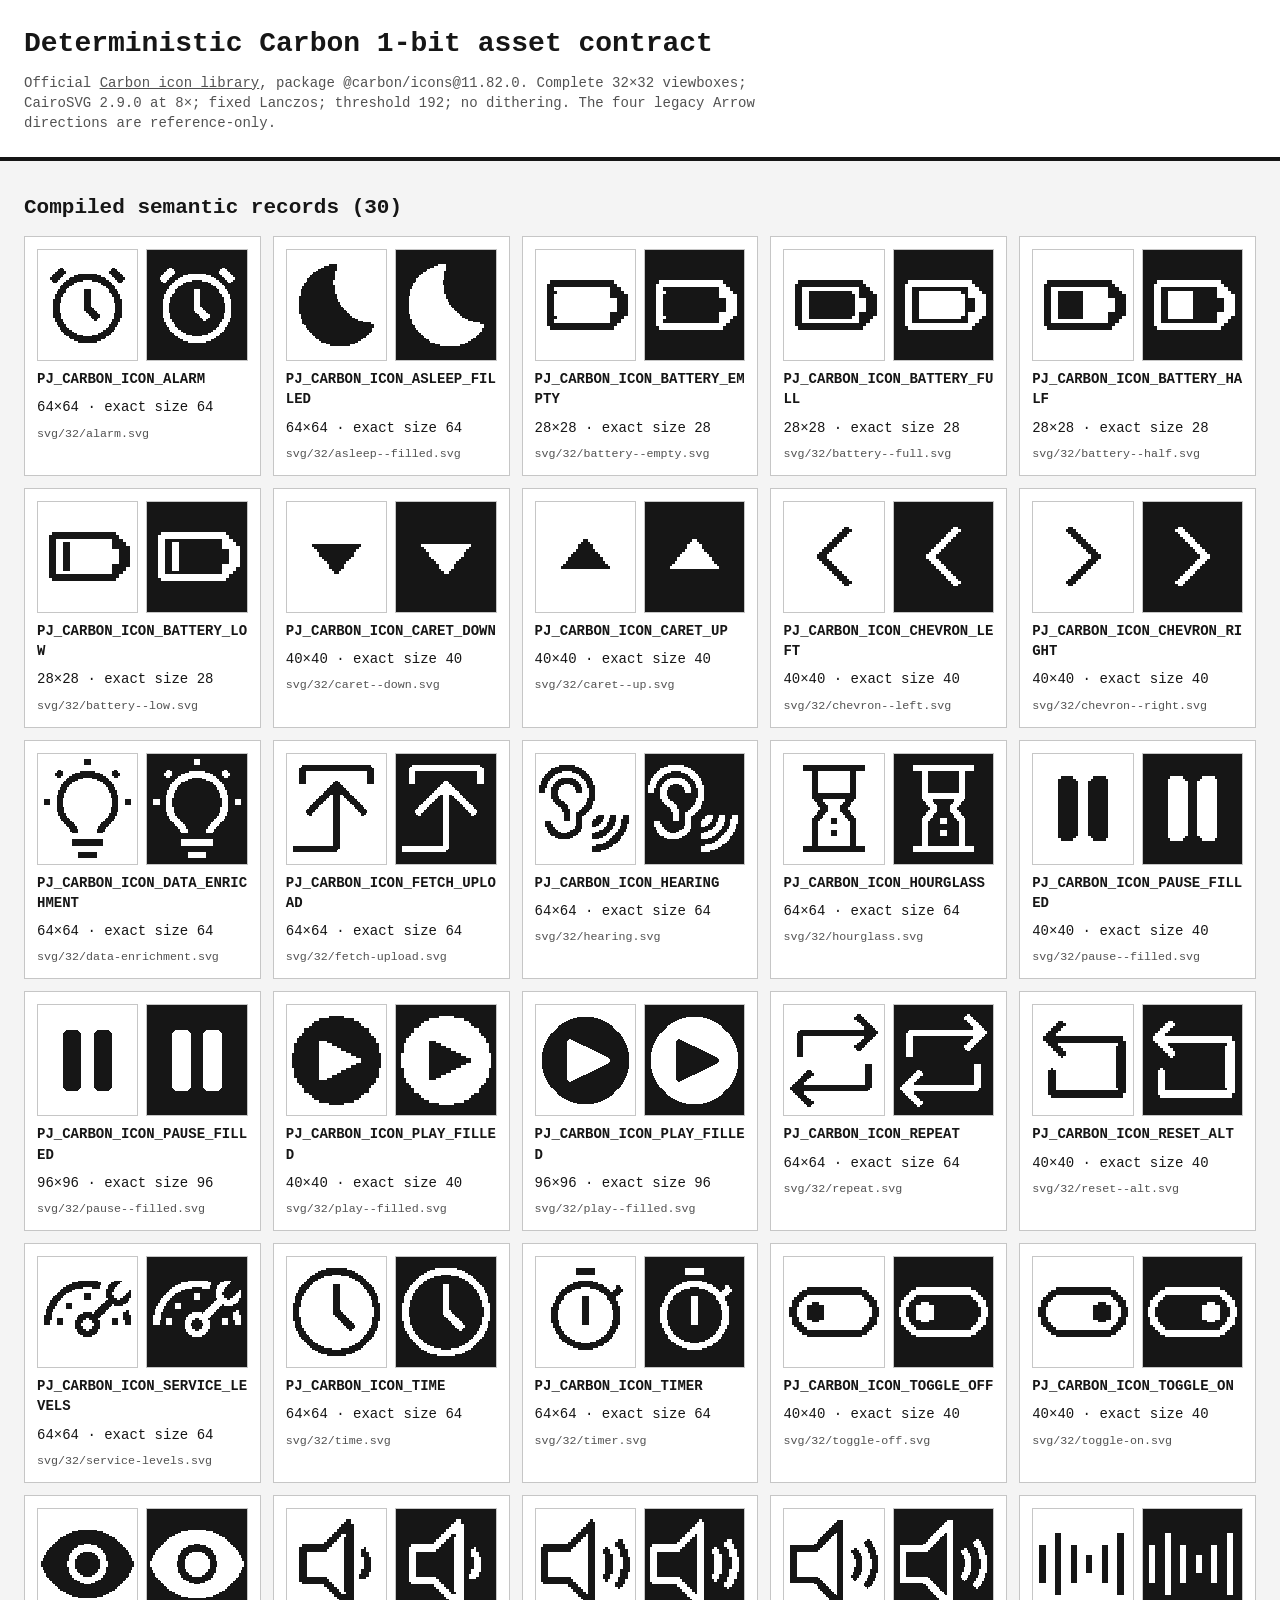
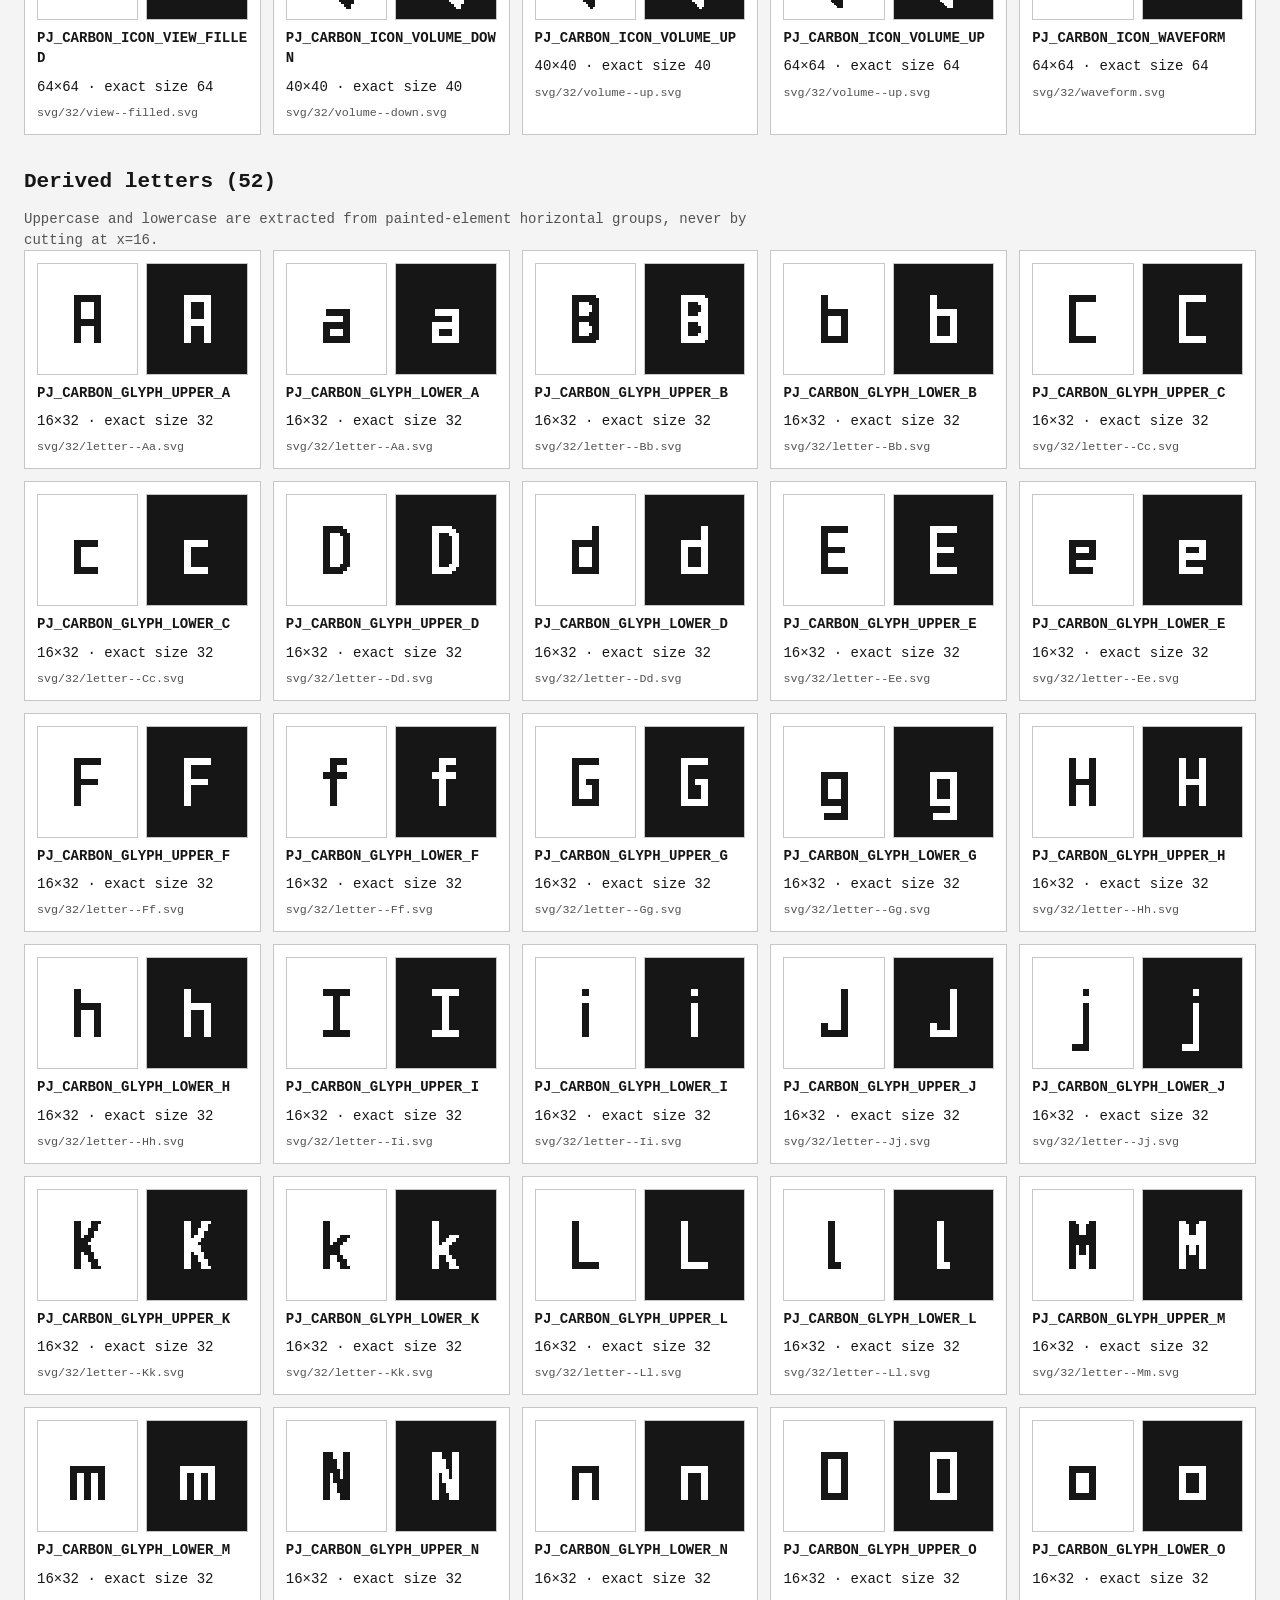
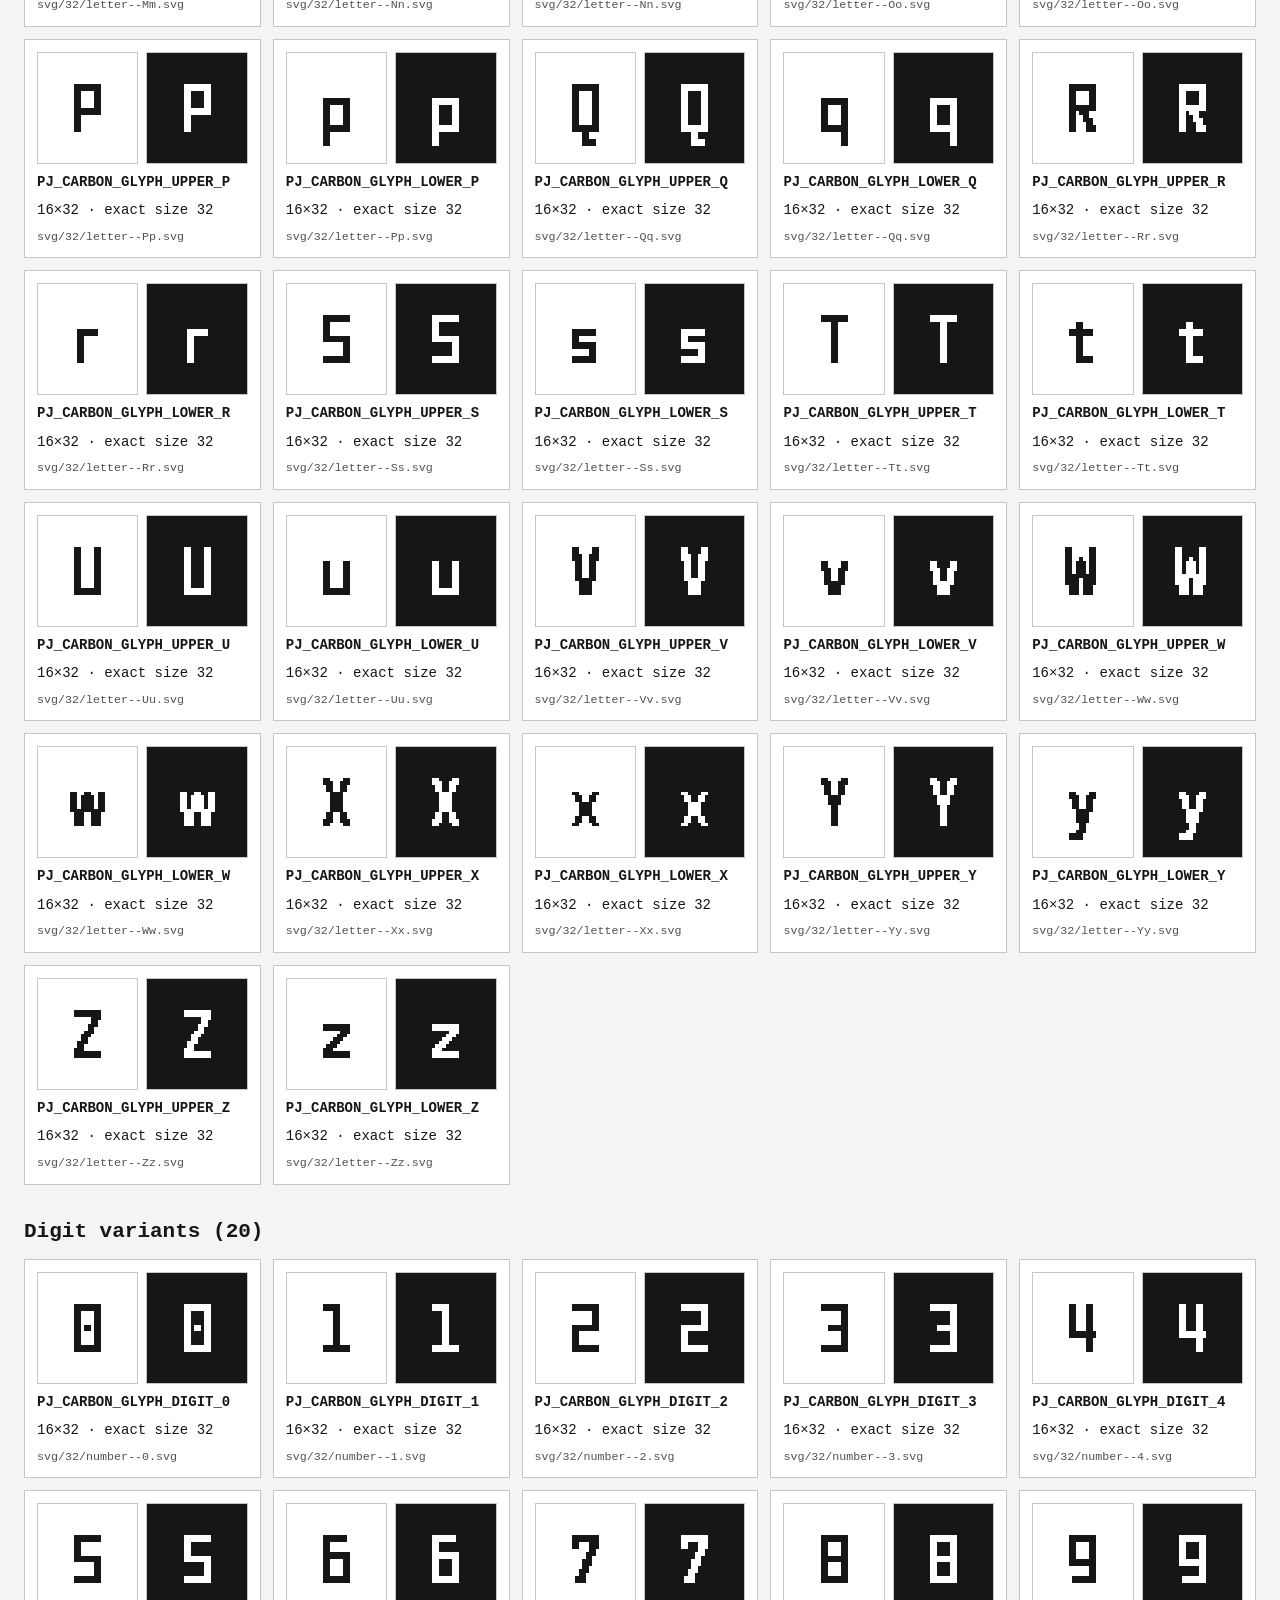
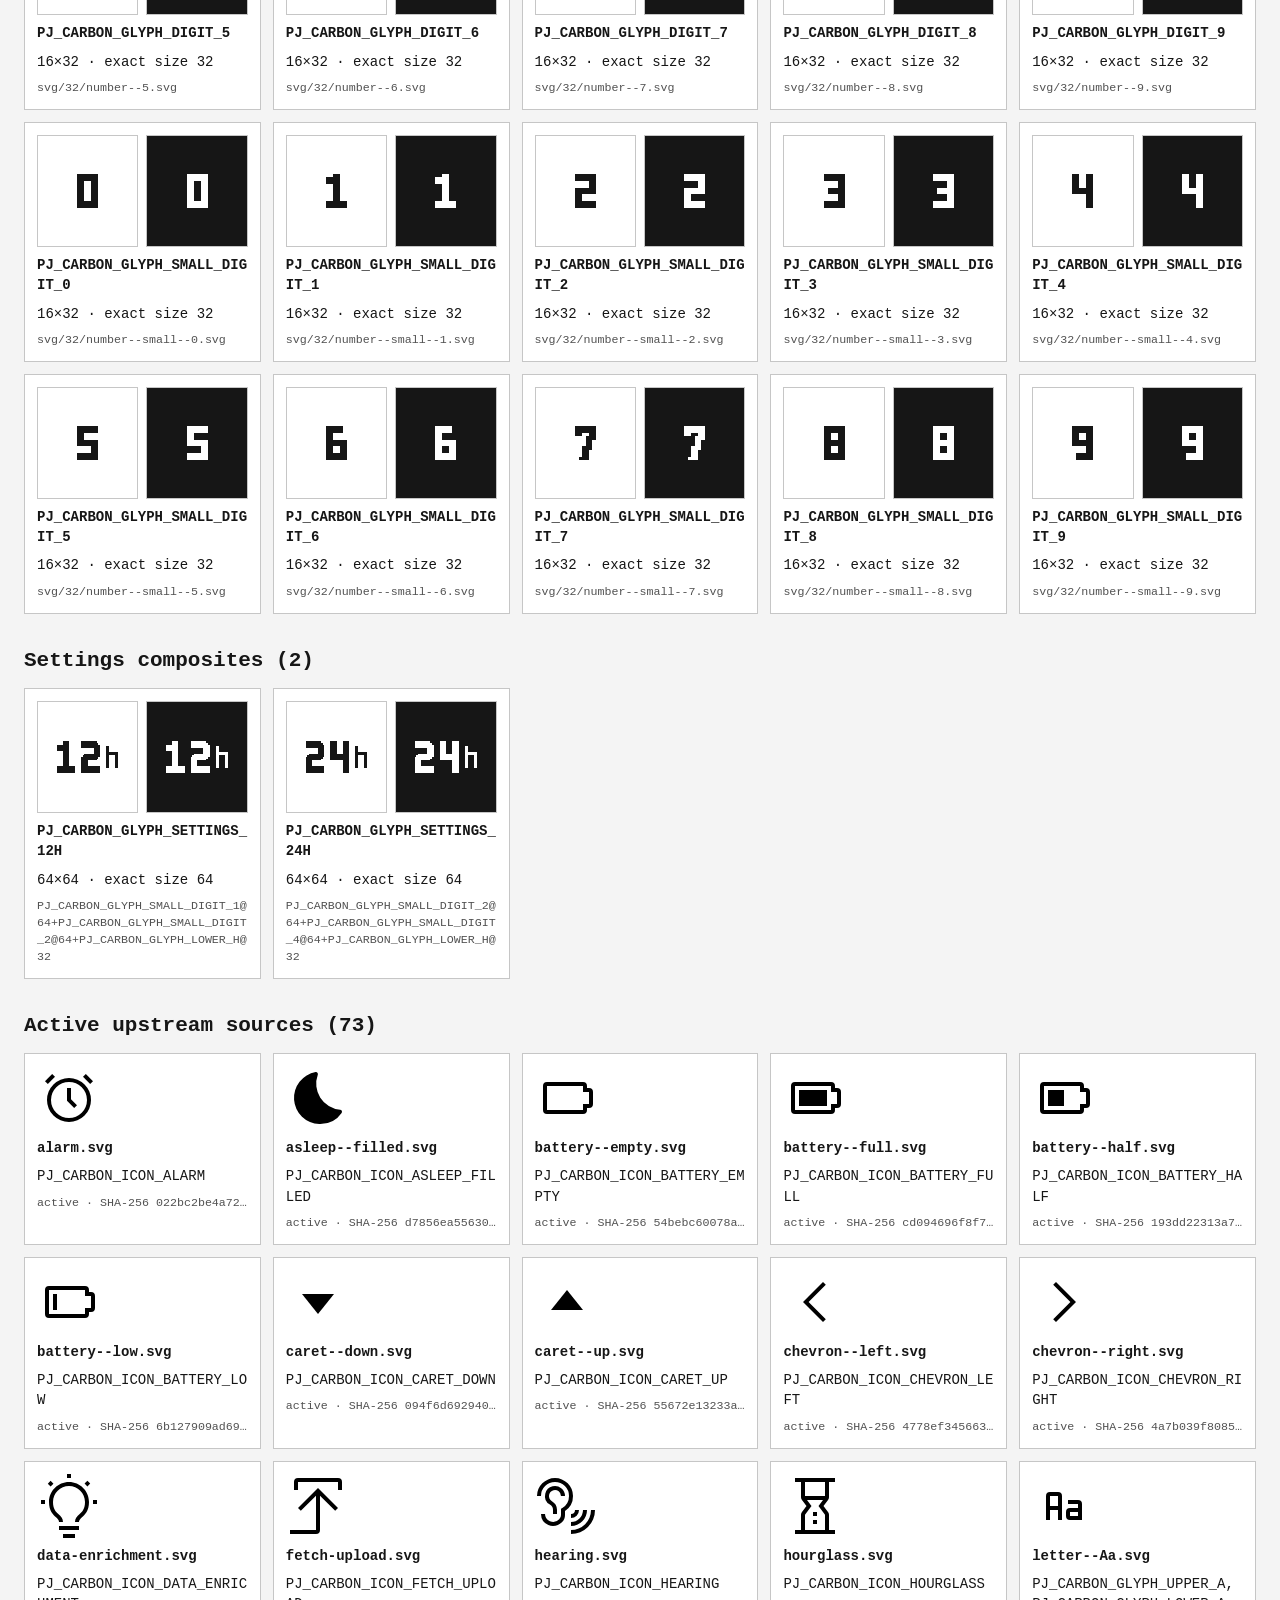
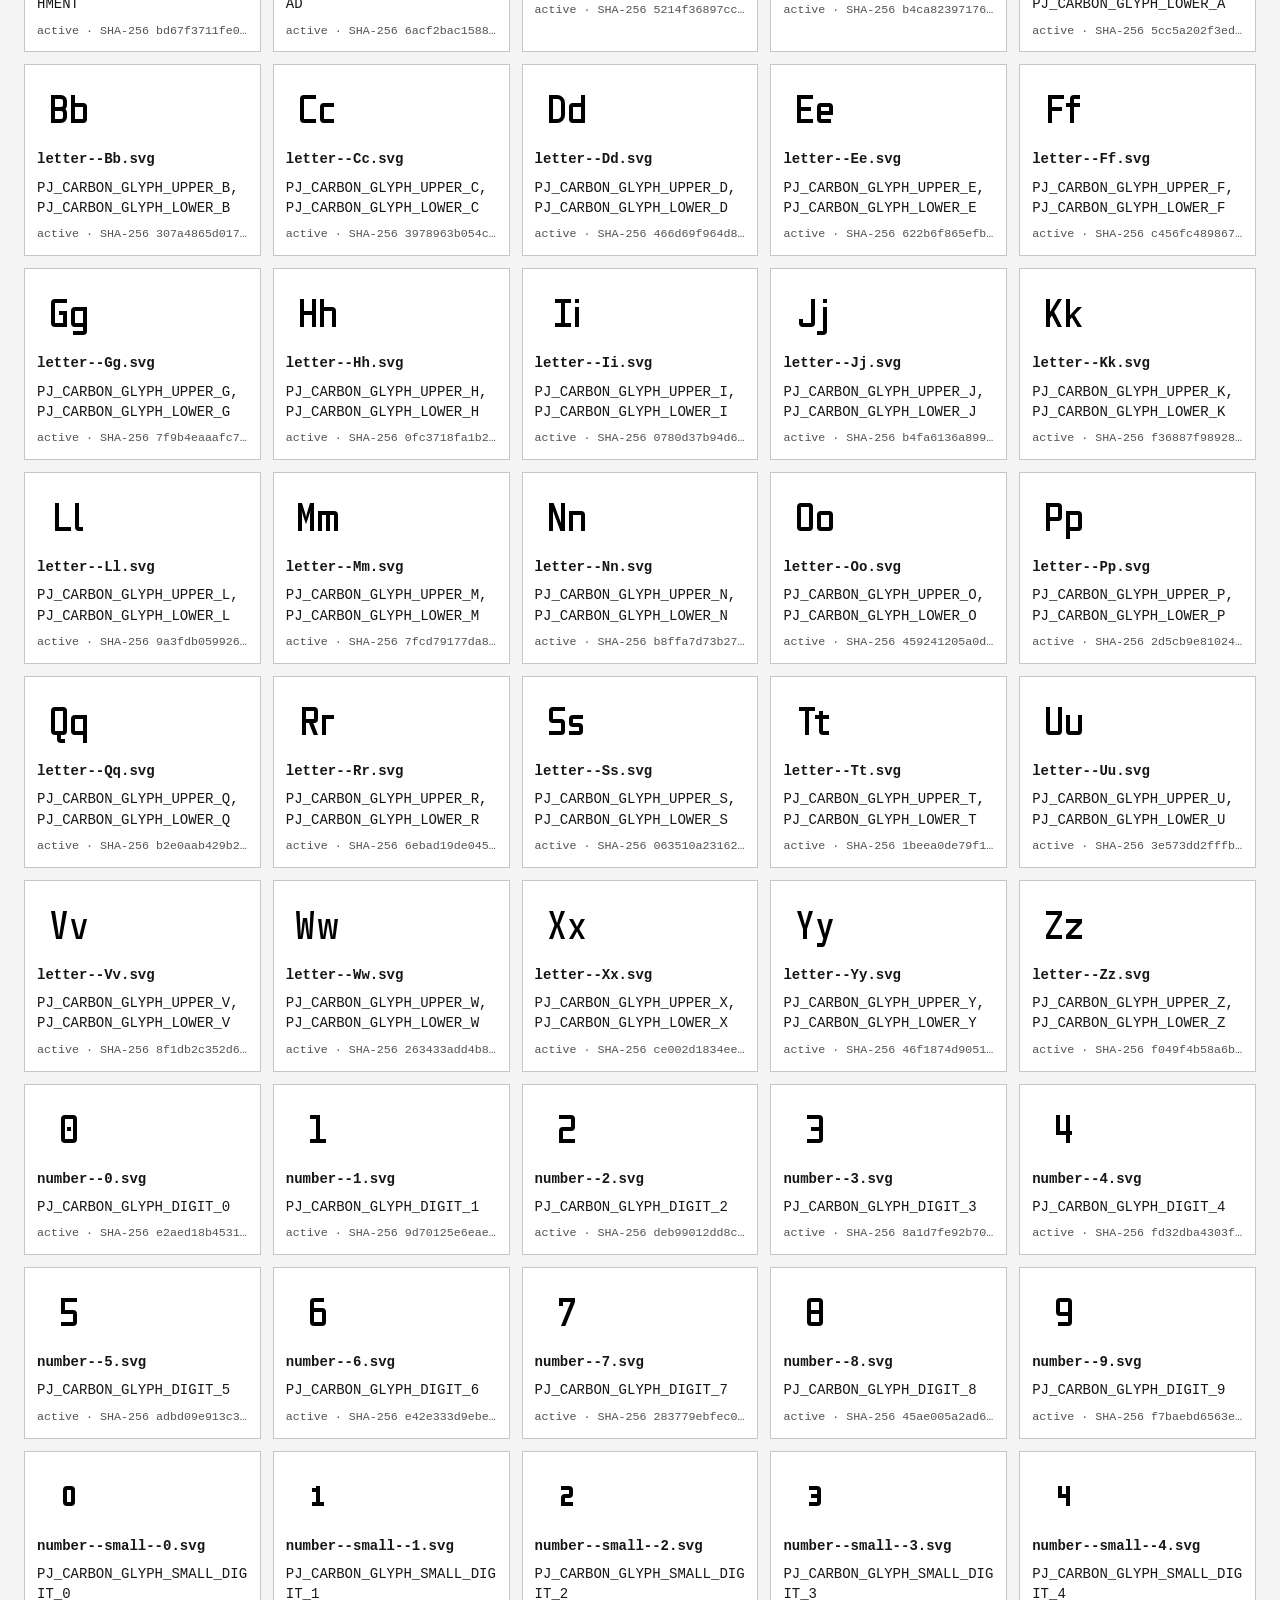
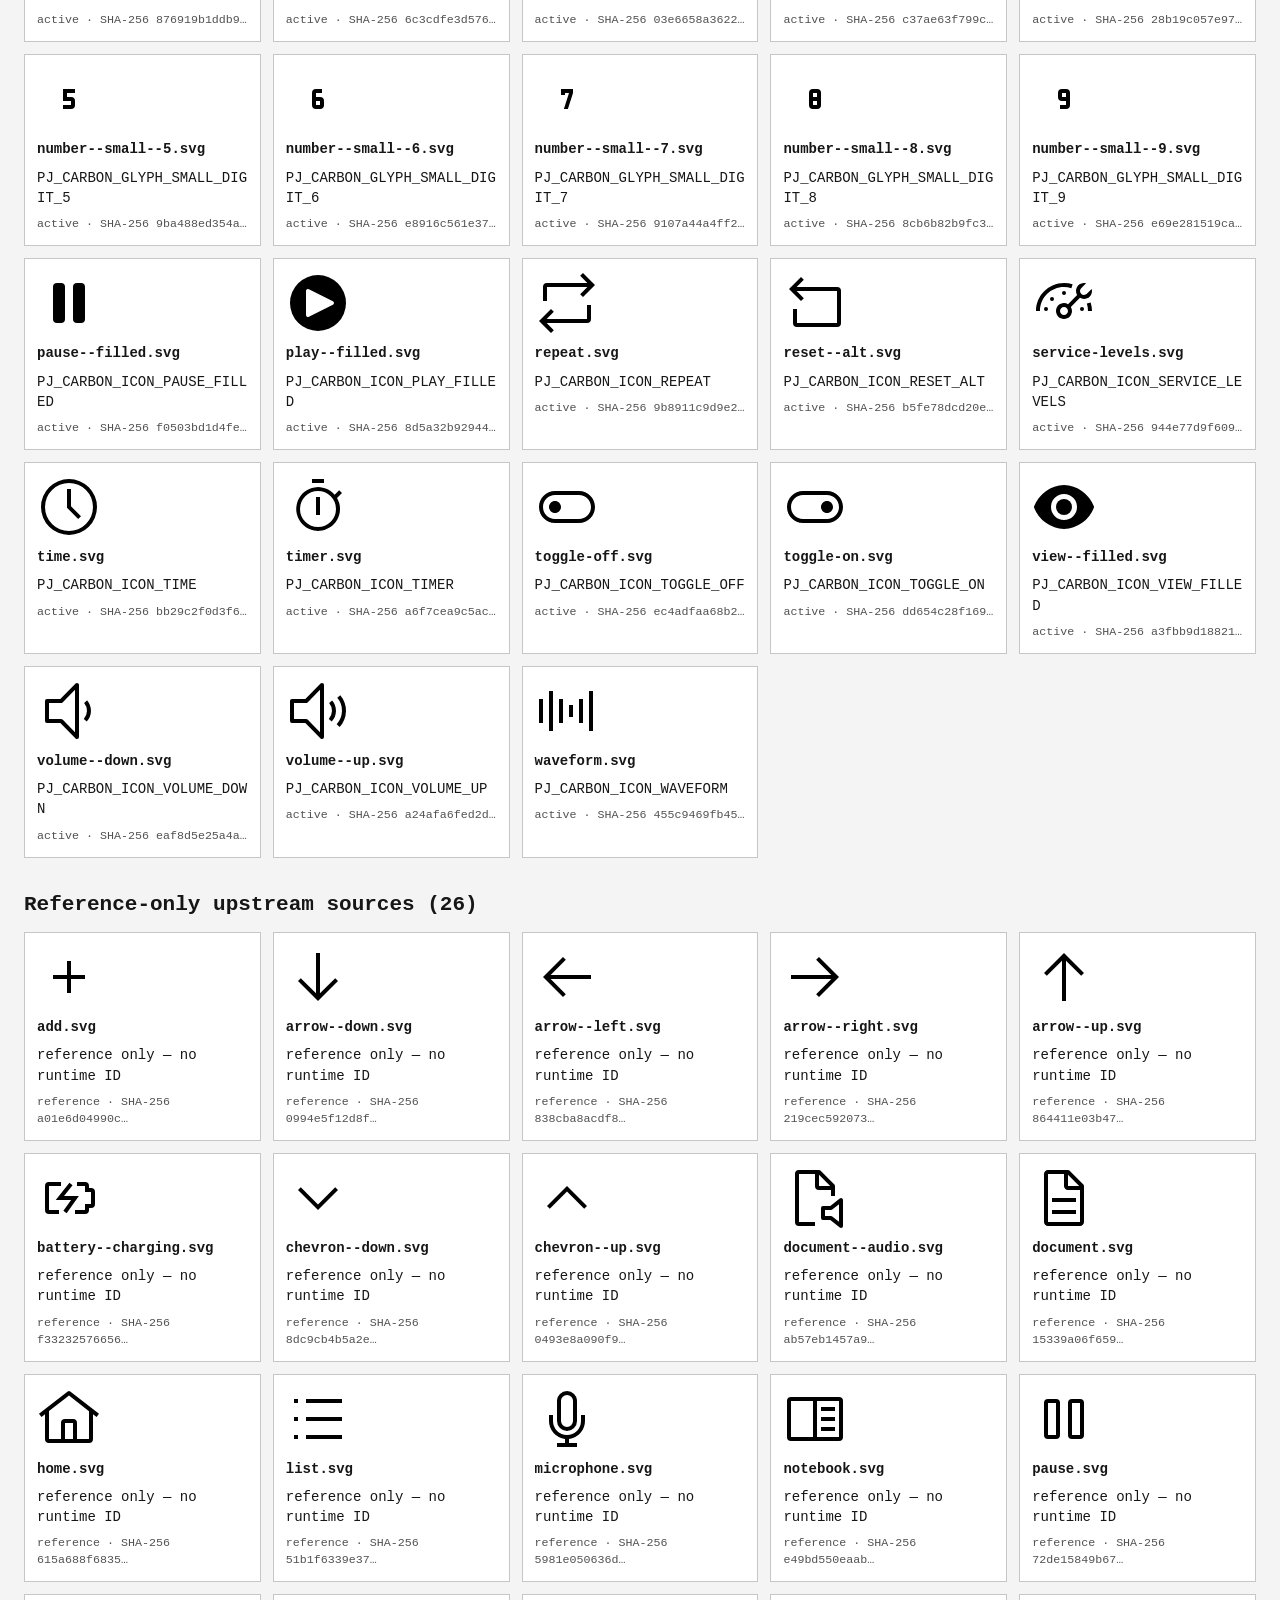
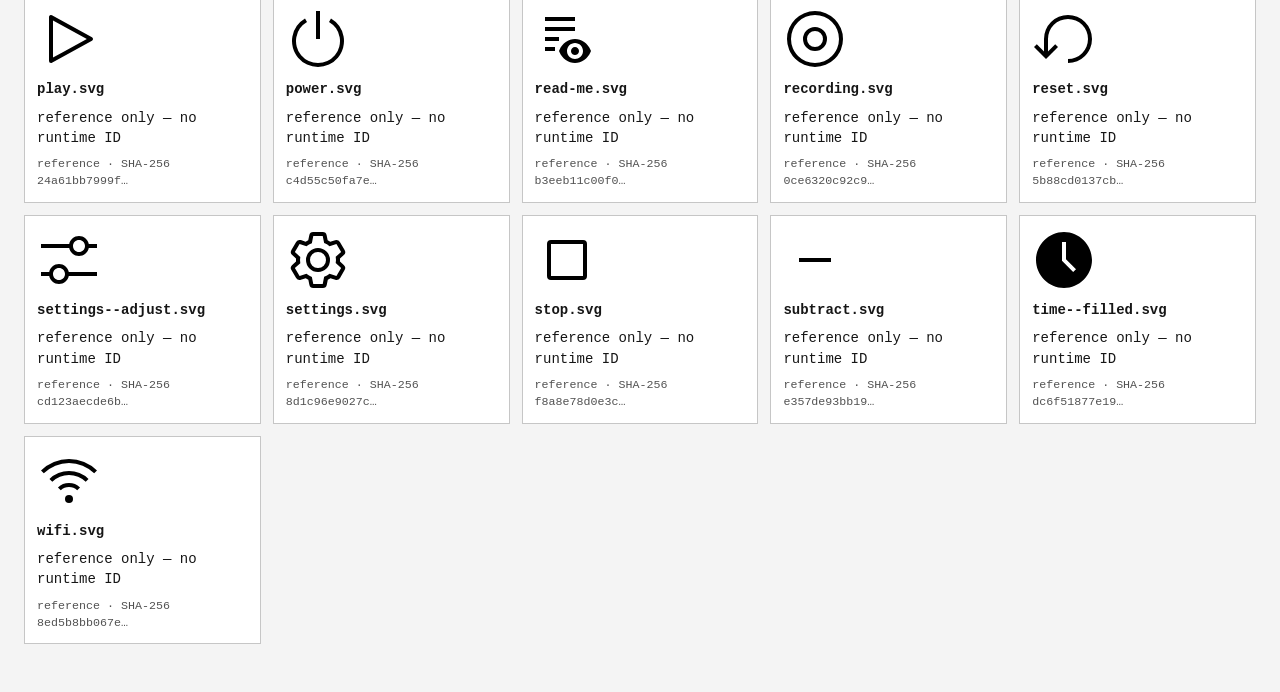
==== commit 4a21ae07: "fix(ui): finish v1 time and playback refinements" ====
--- a/assets/icons/carbon/gallery.html
+++ b/assets/icons/carbon/gallery.html
@@ -27,7 +27,7 @@
 </header>
 <main>
   <h2>Compiled semantic records (30)</h2>
-  <div class="grid"><article class="bitmap-card"><div class="themes"><canvas class="pixel light" width="64" height="64" data-rows="0000000000000000000000000000000000000000000000000000000000000000/0000000000000000000000000000000000000000000000000000000000000000/0000000000000000000000000000000000000000000000000000000000000000/0000000000000000000000000000000000000000000000000000000000000000/0000000000000000000000000000000000000000000000000000000000000000/0000000000000000000000000000000000000000000000000000000000000000/0000000000000000000000000000000000000000000000000000000000000000/0000000000000000000000000000000000000000000000000000000000000000/0000000000000011000000000000000000000000000000001100000000000000/0000000000000111100000000000000000000000000000011110000000000000/0000000000001111110000000000000000000000000000111111000000000000/0000000000011111110000000000000000000000000000111111100000000000/0000000000111111100000000011111111111100000000011111110000000000/0000000001111111000000011111111111111111100000001111111000000000/0000000011111110000001111111111111111111111000000111111100000000/0000000011111100000011111111111111111111111100000011111100000000/0000000001111000001111111111100000011111111111000001111000000000/0000000000110000011111111000000000000001111111100000110000000000/0000000000000000111111100000000000000000011111110000000000000000/0000000000000001111111000000000000000000001111111000000000000000/0000000000000011111100000000000000000000000011111100000000000000/0000000000000011111000000000000000000000000001111100000000000000/0000000000000111110000000000001111000000000000111110000000000000/0000000000001111110000000000001111000000000000111111000000000000/0000000000001111100000000000001111000000000000011111000000000000/0000000000011111000000000000001111000000000000001111100000000000/0000000000011111000000000000001111000000000000001111100000000000/0000000000011110000000000000001111000000000000000111100000000000/0000000000111110000000000000001111000000000000000111110000000000/0000000000111110000000000000001111000000000000000111110000000000/0000000000111110000000000000001111000000000000000111110000000000/0000000000111100000000000000001111000000000000000011110000000000/0000000000111100000000000000001111000000000000000011110000000000/0000000000111100000000000000001111100000000000000011110000000000/0000000000111100000000000000001111110000000000000011110000000000/0000000000111100000000000000001111111000000000000011110000000000/0000000000111100000000000000000111111100000000000011110000000000/0000000000111110000000000000000011111110000000000111110000000000/0000000000111110000000000000000001111111000000000111110000000000/0000000000111110000000000000000000111111000000000111110000000000/0000000000011110000000000000000000011110000000000111100000000000/0000000000011111000000000000000000001100000000001111100000000000/0000000000011111000000000000000000000000000000001111100000000000/0000000000001111100000000000000000000000000000011111000000000000/0000000000001111110000000000000000000000000000111111000000000000/0000000000000111110000000000000000000000000000111110000000000000/0000000000000011111000000000000000000000000001111100000000000000/0000000000000011111100000000000000000000000011111100000000000000/0000000000000001111111000000000000000000001111111000000000000000/0000000000000000111111100000000000000000011111110000000000000000/0000000000000000011111111000000000000001111111100000000000000000/0000000000000000001111111111100000011111111111000000000000000000/0000000000000000000011111111111111111111111100000000000000000000/0000000000000000000001111111111111111111111000000000000000000000/0000000000000000000000011111111111111111100000000000000000000000/0000000000000000000000000011111111111100000000000000000000000000/0000000000000000000000000000000000000000000000000000000000000000/0000000000000000000000000000000000000000000000000000000000000000/0000000000000000000000000000000000000000000000000000000000000000/0000000000000000000000000000000000000000000000000000000000000000/0000000000000000000000000000000000000000000000000000000000000000/0000000000000000000000000000000000000000000000000000000000000000/0000000000000000000000000000000000000000000000000000000000000000/0000000000000000000000000000000000000000000000000000000000000000" aria-label="PJ_CARBON_ICON_ALARM 64 light"></canvas><canvas class="pixel dark" width="64" height="64" data-rows="0000000000000000000000000000000000000000000000000000000000000000/0000000000000000000000000000000000000000000000000000000000000000/0000000000000000000000000000000000000000000000000000000000000000/0000000000000000000000000000000000000000000000000000000000000000/0000000000000000000000000000000000000000000000000000000000000000/0000000000000000000000000000000000000000000000000000000000000000/0000000000000000000000000000000000000000000000000000000000000000/0000000000000000000000000000000000000000000000000000000000000000/0000000000000011000000000000000000000000000000001100000000000000/0000000000000111100000000000000000000000000000011110000000000000/0000000000001111110000000000000000000000000000111111000000000000/0000000000011111110000000000000000000000000000111111100000000000/0000000000111111100000000011111111111100000000011111110000000000/0000000001111111000000011111111111111111100000001111111000000000/0000000011111110000001111111111111111111111000000111111100000000/0000000011111100000011111111111111111111111100000011111100000000/0000000001111000001111111111100000011111111111000001111000000000/0000000000110000011111111000000000000001111111100000110000000000/0000000000000000111111100000000000000000011111110000000000000000/0000000000000001111111000000000000000000001111111000000000000000/0000000000000011111100000000000000000000000011111100000000000000/0000000000000011111000000000000000000000000001111100000000000000/0000000000000111110000000000001111000000000000111110000000000000/0000000000001111110000000000001111000000000000111111000000000000/0000000000001111100000000000001111000000000000011111000000000000/0000000000011111000000000000001111000000000000001111100000000000/0000000000011111000000000000001111000000000000001111100000000000/0000000000011110000000000000001111000000000000000111100000000000/0000000000111110000000000000001111000000000000000111110000000000/0000000000111110000000000000001111000000000000000111110000000000/0000000000111110000000000000001111000000000000000111110000000000/0000000000111100000000000000001111000000000000000011110000000000/0000000000111100000000000000001111000000000000000011110000000000/0000000000111100000000000000001111100000000000000011110000000000/0000000000111100000000000000001111110000000000000011110000000000/0000000000111100000000000000001111111000000000000011110000000000/0000000000111100000000000000000111111100000000000011110000000000/0000000000111110000000000000000011111110000000000111110000000000/0000000000111110000000000000000001111111000000000111110000000000/0000000000111110000000000000000000111111000000000111110000000000/0000000000011110000000000000000000011110000000000111100000000000/0000000000011111000000000000000000001100000000001111100000000000/0000000000011111000000000000000000000000000000001111100000000000/0000000000001111100000000000000000000000000000011111000000000000/0000000000001111110000000000000000000000000000111111000000000000/0000000000000111110000000000000000000000000000111110000000000000/0000000000000011111000000000000000000000000001111100000000000000/0000000000000011111100000000000000000000000011111100000000000000/0000000000000001111111000000000000000000001111111000000000000000/0000000000000000111111100000000000000000011111110000000000000000/0000000000000000011111111000000000000001111111100000000000000000/0000000000000000001111111111100000011111111111000000000000000000/0000000000000000000011111111111111111111111100000000000000000000/0000000000000000000001111111111111111111111000000000000000000000/0000000000000000000000011111111111111111100000000000000000000000/0000000000000000000000000011111111111100000000000000000000000000/0000000000000000000000000000000000000000000000000000000000000000/0000000000000000000000000000000000000000000000000000000000000000/0000000000000000000000000000000000000000000000000000000000000000/0000000000000000000000000000000000000000000000000000000000000000/0000000000000000000000000000000000000000000000000000000000000000/0000000000000000000000000000000000000000000000000000000000000000/0000000000000000000000000000000000000000000000000000000000000000/0000000000000000000000000000000000000000000000000000000000000000" aria-label="PJ_CARBON_ICON_ALARM 64 dark"></canvas></div><strong>PJ_CARBON_ICON_ALARM</strong><code>64×64 · exact size 64</code><small>svg/32/alarm.svg</small></article><article class="bitmap-card"><div class="themes"><canvas class="pixel light" width="64" height="64" data-rows="0000000000000000000000000000000000000000000000000000000000000000/0000000000000000000000000000000000000000000000000000000000000000/0000000000000000000000000000000000000000000000000000000000000000/0000000000000000000000000000000000000000000000000000000000000000/0000000000000000000000000000000000000000000000000000000000000000/0000000000000000000000000000000000000000000000000000000000000000/0000000000000000000000000001111100000000000000000000000000000000/0000000000000000000000001111111100000000000000000000000000000000/0000000000000000000000111111111100000000000000000000000000000000/0000000000000000000011111111111100000000000000000000000000000000/0000000000000000000111111111111000000000000000000000000000000000/0000000000000000011111111111111000000000000000000000000000000000/0000000000000000111111111111111000000000000000000000000000000000/0000000000000001111111111111111000000000000000000000000000000000/0000000000000011111111111111111000000000000000000000000000000000/0000000000000111111111111111111000000000000000000000000000000000/0000000000000111111111111111110000000000000000000000000000000000/0000000000001111111111111111110000000000000000000000000000000000/0000000000011111111111111111110000000000000000000000000000000000/0000000000011111111111111111111000000000000000000000000000000000/0000000000111111111111111111111000000000000000000000000000000000/0000000000111111111111111111111000000000000000000000000000000000/0000000001111111111111111111111000000000000000000000000000000000/0000000001111111111111111111111000000000000000000000000000000000/0000000001111111111111111111111000000000000000000000000000000000/0000000001111111111111111111111100000000000000000000000000000000/0000000011111111111111111111111100000000000000000000000000000000/0000000011111111111111111111111100000000000000000000000000000000/0000000011111111111111111111111110000000000000000000000000000000/0000000011111111111111111111111110000000000000000000000000000000/0000000011111111111111111111111111000000000000000000000000000000/0000000011111111111111111111111111000000000000000000000000000000/0000000011111111111111111111111111100000000000000000000000000000/0000000011111111111111111111111111110000000000000000000000000000/0000000011111111111111111111111111111000000000000000000000000000/0000000011111111111111111111111111111100000000000000000000000000/0000000011111111111111111111111111111110000000000000000000000000/0000000011111111111111111111111111111111000000000000000000000000/0000000001111111111111111111111111111111100000000000000000000000/0000000001111111111111111111111111111111110000000000000000000000/0000000001111111111111111111111111111111111100000000000000000000/0000000000111111111111111111111111111111111111000000000000000000/0000000000111111111111111111111111111111111111111000000000000000/0000000000111111111111111111111111111111111111111111110000000000/0000000000011111111111111111111111111111111111111111111100000000/0000000000001111111111111111111111111111111111111111111100000000/0000000000001111111111111111111111111111111111111111111100000000/0000000000000111111111111111111111111111111111111111111000000000/0000000000000011111111111111111111111111111111111111111000000000/0000000000000001111111111111111111111111111111111111110000000000/0000000000000000111111111111111111111111111111111111100000000000/0000000000000000011111111111111111111111111111111111000000000000/0000000000000000001111111111111111111111111111111110000000000000/0000000000000000000111111111111111111111111111111000000000000000/0000000000000000000001111111111111111111111111110000000000000000/0000000000000000000000111111111111111111111111000000000000000000/0000000000000000000000000111111111111111111100000000000000000000/0000000000000000000000000000111111111111100000000000000000000000/0000000000000000000000000000000000000000000000000000000000000000/0000000000000000000000000000000000000000000000000000000000000000/0000000000000000000000000000000000000000000000000000000000000000/0000000000000000000000000000000000000000000000000000000000000000/0000000000000000000000000000000000000000000000000000000000000000/0000000000000000000000000000000000000000000000000000000000000000" aria-label="PJ_CARBON_ICON_ASLEEP_FILLED 64 light"></canvas><canvas class="pixel dark" width="64" height="64" data-rows="0000000000000000000000000000000000000000000000000000000000000000/0000000000000000000000000000000000000000000000000000000000000000/0000000000000000000000000000000000000000000000000000000000000000/0000000000000000000000000000000000000000000000000000000000000000/0000000000000000000000000000000000000000000000000000000000000000/0000000000000000000000000000000000000000000000000000000000000000/0000000000000000000000000001111100000000000000000000000000000000/0000000000000000000000001111111100000000000000000000000000000000/0000000000000000000000111111111100000000000000000000000000000000/0000000000000000000011111111111100000000000000000000000000000000/0000000000000000000111111111111000000000000000000000000000000000/0000000000000000011111111111111000000000000000000000000000000000/0000000000000000111111111111111000000000000000000000000000000000/0000000000000001111111111111111000000000000000000000000000000000/0000000000000011111111111111111000000000000000000000000000000000/0000000000000111111111111111111000000000000000000000000000000000/0000000000000111111111111111110000000000000000000000000000000000/0000000000001111111111111111110000000000000000000000000000000000/0000000000011111111111111111110000000000000000000000000000000000/0000000000011111111111111111111000000000000000000000000000000000/0000000000111111111111111111111000000000000000000000000000000000/0000000000111111111111111111111000000000000000000000000000000000/0000000001111111111111111111111000000000000000000000000000000000/0000000001111111111111111111111000000000000000000000000000000000/0000000001111111111111111111111000000000000000000000000000000000/0000000001111111111111111111111100000000000000000000000000000000/0000000011111111111111111111111100000000000000000000000000000000/0000000011111111111111111111111100000000000000000000000000000000/0000000011111111111111111111111110000000000000000000000000000000/0000000011111111111111111111111110000000000000000000000000000000/0000000011111111111111111111111111000000000000000000000000000000/0000000011111111111111111111111111000000000000000000000000000000/0000000011111111111111111111111111100000000000000000000000000000/0000000011111111111111111111111111110000000000000000000000000000/0000000011111111111111111111111111111000000000000000000000000000/0000000011111111111111111111111111111100000000000000000000000000/0000000011111111111111111111111111111110000000000000000000000000/0000000011111111111111111111111111111111000000000000000000000000/0000000001111111111111111111111111111111100000000000000000000000/0000000001111111111111111111111111111111110000000000000000000000/0000000001111111111111111111111111111111111100000000000000000000/0000000000111111111111111111111111111111111111000000000000000000/0000000000111111111111111111111111111111111111111000000000000000/0000000000111111111111111111111111111111111111111111110000000000/0000000000011111111111111111111111111111111111111111111100000000/0000000000001111111111111111111111111111111111111111111100000000/0000000000001111111111111111111111111111111111111111111100000000/0000000000000111111111111111111111111111111111111111111000000000/0000000000000011111111111111111111111111111111111111111000000000/0000000000000001111111111111111111111111111111111111110000000000/0000000000000000111111111111111111111111111111111111100000000000/0000000000000000011111111111111111111111111111111111000000000000/0000000000000000001111111111111111111111111111111110000000000000/0000000000000000000111111111111111111111111111111000000000000000/0000000000000000000001111111111111111111111111110000000000000000/0000000000000000000000111111111111111111111111000000000000000000/0000000000000000000000000111111111111111111100000000000000000000/0000000000000000000000000000111111111111100000000000000000000000/0000000000000000000000000000000000000000000000000000000000000000/0000000000000000000000000000000000000000000000000000000000000000/0000000000000000000000000000000000000000000000000000000000000000/0000000000000000000000000000000000000000000000000000000000000000/0000000000000000000000000000000000000000000000000000000000000000/0000000000000000000000000000000000000000000000000000000000000000" aria-label="PJ_CARBON_ICON_ASLEEP_FILLED 64 dark"></canvas></div><strong>PJ_CARBON_ICON_ASLEEP_FILLED</strong><code>64×64 · exact size 64</code><small>svg/32/asleep--filled.svg</small></article><article class="bitmap-card"><div class="themes"><canvas class="pixel light" width="28" height="28" data-rows="0000000000000000000000000000/0000000000000000000000000000/0000000000000000000000000000/0000000000000000000000000000/0000000000000000000000000000/0000000000000000000000000000/0000000000000000000000000000/0000111111111111111111000000/0001111111111111111111100000/0001100000000000000001110000/0001110000000000000001111000/0001100000000000000001111100/0001100000000000000000011100/0001100000000000000000011100/0001100000000000000000011100/0001100000000000000000011100/0001100000000000000001111100/0001110000000000000001111000/0001100000000000000001110000/0001111111111111111111100000/0000111111111111111111000000/0000000000000000000000000000/0000000000000000000000000000/0000000000000000000000000000/0000000000000000000000000000/0000000000000000000000000000/0000000000000000000000000000/0000000000000000000000000000" aria-label="PJ_CARBON_ICON_BATTERY_EMPTY 28 light"></canvas><canvas class="pixel dark" width="28" height="28" data-rows="0000000000000000000000000000/0000000000000000000000000000/0000000000000000000000000000/0000000000000000000000000000/0000000000000000000000000000/0000000000000000000000000000/0000000000000000000000000000/0000111111111111111111000000/0001111111111111111111100000/0001100000000000000001110000/0001110000000000000001111000/0001100000000000000001111100/0001100000000000000000011100/0001100000000000000000011100/0001100000000000000000011100/0001100000000000000000011100/0001100000000000000001111100/0001110000000000000001111000/0001100000000000000001110000/0001111111111111111111100000/0000111111111111111111000000/0000000000000000000000000000/0000000000000000000000000000/0000000000000000000000000000/0000000000000000000000000000/0000000000000000000000000000/0000000000000000000000000000/0000000000000000000000000000" aria-label="PJ_CARBON_ICON_BATTERY_EMPTY 28 dark"></canvas></div><strong>PJ_CARBON_ICON_BATTERY_EMPTY</strong><code>28×28 · exact size 28</code><small>svg/32/battery--empty.svg</small></article><article class="bitmap-card"><div class="themes"><canvas class="pixel light" width="28" height="28" data-rows="0000000000000000000000000000/0000000000000000000000000000/0000000000000000000000000000/0000000000000000000000000000/0000000000000000000000000000/0000000000000000000000000000/0000000000000000000000000000/0000111111111111111111000000/0001111111111111111111100000/0001100000000000000001110000/0001100111111111111001111000/0001100111111111111101111100/0001100111111111111100011100/0001100111111111111100011100/0001100111111111111100011100/0001100111111111111100011100/0001100111111111111101111100/0001100111111111111001111000/0001100000000000000001110000/0001111111111111111111100000/0000111111111111111111000000/0000000000000000000000000000/0000000000000000000000000000/0000000000000000000000000000/0000000000000000000000000000/0000000000000000000000000000/0000000000000000000000000000/0000000000000000000000000000" aria-label="PJ_CARBON_ICON_BATTERY_FULL 28 light"></canvas><canvas class="pixel dark" width="28" height="28" data-rows="0000000000000000000000000000/0000000000000000000000000000/0000000000000000000000000000/0000000000000000000000000000/0000000000000000000000000000/0000000000000000000000000000/0000000000000000000000000000/0000111111111111111111000000/0001111111111111111111100000/0001100000000000000001110000/0001100111111111111001111000/0001100111111111111101111100/0001100111111111111100011100/0001100111111111111100011100/0001100111111111111100011100/0001100111111111111100011100/0001100111111111111101111100/0001100111111111111001111000/0001100000000000000001110000/0001111111111111111111100000/0000111111111111111111000000/0000000000000000000000000000/0000000000000000000000000000/0000000000000000000000000000/0000000000000000000000000000/0000000000000000000000000000/0000000000000000000000000000/0000000000000000000000000000" aria-label="PJ_CARBON_ICON_BATTERY_FULL 28 dark"></canvas></div><strong>PJ_CARBON_ICON_BATTERY_FULL</strong><code>28×28 · exact size 28</code><small>svg/32/battery--full.svg</small></article><article class="bitmap-card"><div class="themes"><canvas class="pixel light" width="28" height="28" data-rows="0000000000000000000000000000/0000000000000000000000000000/0000000000000000000000000000/0000000000000000000000000000/0000000000000000000000000000/0000000000000000000000000000/0000000000000000000000000000/0000111111111111111111000000/0001111111111111111111100000/0001100000000000000001110000/0001100111111100000001111000/0001100111111100000001111100/0001100111111100000000011100/0001100111111100000000011100/0001100111111100000000011100/0001100111111100000000011100/0001100111111100000001111100/0001100111111100000001111000/0001100000000000000001110000/0001111111111111111111100000/0000111111111111111111000000/0000000000000000000000000000/0000000000000000000000000000/0000000000000000000000000000/0000000000000000000000000000/0000000000000000000000000000/0000000000000000000000000000/0000000000000000000000000000" aria-label="PJ_CARBON_ICON_BATTERY_HALF 28 light"></canvas><canvas class="pixel dark" width="28" height="28" data-rows="0000000000000000000000000000/0000000000000000000000000000/0000000000000000000000000000/0000000000000000000000000000/0000000000000000000000000000/0000000000000000000000000000/0000000000000000000000000000/0000111111111111111111000000/0001111111111111111111100000/0001100000000000000001110000/0001100111111100000001111000/0001100111111100000001111100/0001100111111100000000011100/0001100111111100000000011100/0001100111111100000000011100/0001100111111100000000011100/0001100111111100000001111100/0001100111111100000001111000/0001100000000000000001110000/0001111111111111111111100000/0000111111111111111111000000/0000000000000000000000000000/0000000000000000000000000000/0000000000000000000000000000/0000000000000000000000000000/0000000000000000000000000000/0000000000000000000000000000/0000000000000000000000000000" aria-label="PJ_CARBON_ICON_BATTERY_HALF 28 dark"></canvas></div><strong>PJ_CARBON_ICON_BATTERY_HALF</strong><code>28×28 · exact size 28</code><small>svg/32/battery--half.svg</small></article><article class="bitmap-card"><div class="themes"><canvas class="pixel light" width="28" height="28" data-rows="0000000000000000000000000000/0000000000000000000000000000/0000000000000000000000000000/0000000000000000000000000000/0000000000000000000000000000/0000000000000000000000000000/0000000000000000000000000000/0000111111111111111111000000/0001111111111111111111100000/0001100000000000000001110000/0001100110000000000001111000/0001100110000000000001111100/0001100110000000000000011100/0001100110000000000000011100/0001100110000000000000011100/0001100110000000000000011100/0001100110000000000001111100/0001100110000000000001111000/0001100000000000000001110000/0001111111111111111111100000/0000111111111111111111000000/0000000000000000000000000000/0000000000000000000000000000/0000000000000000000000000000/0000000000000000000000000000/0000000000000000000000000000/0000000000000000000000000000/0000000000000000000000000000" aria-label="PJ_CARBON_ICON_BATTERY_LOW 28 light"></canvas><canvas class="pixel dark" width="28" height="28" data-rows="0000000000000000000000000000/0000000000000000000000000000/0000000000000000000000000000/0000000000000000000000000000/0000000000000000000000000000/0000000000000000000000000000/0000000000000000000000000000/0000111111111111111111000000/0001111111111111111111100000/0001100000000000000001110000/0001100110000000000001111000/0001100110000000000001111100/0001100110000000000000011100/0001100110000000000000011100/0001100110000000000000011100/0001100110000000000000011100/0001100110000000000001111100/0001100110000000000001111000/0001100000000000000001110000/0001111111111111111111100000/0000111111111111111111000000/0000000000000000000000000000/0000000000000000000000000000/0000000000000000000000000000/0000000000000000000000000000/0000000000000000000000000000/0000000000000000000000000000/0000000000000000000000000000" aria-label="PJ_CARBON_ICON_BATTERY_LOW 28 dark"></canvas></div><strong>PJ_CARBON_ICON_BATTERY_LOW</strong><code>28×28 · exact size 28</code><small>svg/32/battery--low.svg</small></article><article class="bitmap-card"><div class="themes"><canvas class="pixel light" width="40" height="40" data-rows="0000000000000000000000000000000000000000/0000000000000000000000000000000000000000/0000000000000000000000000000000000000000/0000000000000000000000000000000000000000/0000000000000000000000000000000000000000/0000000000000000000000000000000000000000/0000000000000000000000000000000000000000/0000000000000000000000000000000000000000/0000000000000000000000000000000000000000/0000000000000000000000000000000000000000/0000000000000000000000000000000000000000/0000000000000000000000000000000000000000/0000000000000000000000000000000000000000/0000000000000000000000000000000000000000/0000000000000000000000000000000000000000/0000000000111111111111111111110000000000/0000000000011111111111111111100000000000/0000000000001111111111111111000000000000/0000000000000111111111111110000000000000/0000000000000111111111111110000000000000/0000000000000011111111111100000000000000/0000000000000001111111111000000000000000/0000000000000000111111110000000000000000/0000000000000000011111100000000000000000/0000000000000000011111100000000000000000/0000000000000000001111000000000000000000/0000000000000000000110000000000000000000/0000000000000000000000000000000000000000/0000000000000000000000000000000000000000/0000000000000000000000000000000000000000/0000000000000000000000000000000000000000/0000000000000000000000000000000000000000/0000000000000000000000000000000000000000/0000000000000000000000000000000000000000/0000000000000000000000000000000000000000/0000000000000000000000000000000000000000/0000000000000000000000000000000000000000/0000000000000000000000000000000000000000/0000000000000000000000000000000000000000/0000000000000000000000000000000000000000" aria-label="PJ_CARBON_ICON_CARET_DOWN 40 light"></canvas><canvas class="pixel dark" width="40" height="40" data-rows="0000000000000000000000000000000000000000/0000000000000000000000000000000000000000/0000000000000000000000000000000000000000/0000000000000000000000000000000000000000/0000000000000000000000000000000000000000/0000000000000000000000000000000000000000/0000000000000000000000000000000000000000/0000000000000000000000000000000000000000/0000000000000000000000000000000000000000/0000000000000000000000000000000000000000/0000000000000000000000000000000000000000/0000000000000000000000000000000000000000/0000000000000000000000000000000000000000/0000000000000000000000000000000000000000/0000000000000000000000000000000000000000/0000000000111111111111111111110000000000/0000000000011111111111111111100000000000/0000000000001111111111111111000000000000/0000000000000111111111111110000000000000/0000000000000111111111111110000000000000/0000000000000011111111111100000000000000/0000000000000001111111111000000000000000/0000000000000000111111110000000000000000/0000000000000000011111100000000000000000/0000000000000000011111100000000000000000/0000000000000000001111000000000000000000/0000000000000000000110000000000000000000/0000000000000000000000000000000000000000/0000000000000000000000000000000000000000/0000000000000000000000000000000000000000/0000000000000000000000000000000000000000/0000000000000000000000000000000000000000/0000000000000000000000000000000000000000/0000000000000000000000000000000000000000/0000000000000000000000000000000000000000/0000000000000000000000000000000000000000/0000000000000000000000000000000000000000/0000000000000000000000000000000000000000/0000000000000000000000000000000000000000/0000000000000000000000000000000000000000" aria-label="PJ_CARBON_ICON_CARET_DOWN 40 dark"></canvas></div><strong>PJ_CARBON_ICON_CARET_DOWN</strong><code>40×40 · exact size 40</code><small>svg/32/caret--down.svg</small></article><article class="bitmap-card"><div class="themes"><canvas class="pixel light" width="40" height="40" data-rows="0000000000000000000000000000000000000000/0000000000000000000000000000000000000000/0000000000000000000000000000000000000000/0000000000000000000000000000000000000000/0000000000000000000000000000000000000000/0000000000000000000000000000000000000000/0000000000000000000000000000000000000000/0000000000000000000000000000000000000000/0000000000000000000000000000000000000000/0000000000000000000000000000000000000000/0000000000000000000000000000000000000000/0000000000000000000000000000000000000000/0000000000000000000000000000000000000000/0000000000000000000110000000000000000000/0000000000000000001111000000000000000000/0000000000000000011111100000000000000000/0000000000000000011111100000000000000000/0000000000000000111111110000000000000000/0000000000000001111111111000000000000000/0000000000000011111111111100000000000000/0000000000000111111111111110000000000000/0000000000000111111111111110000000000000/0000000000001111111111111111000000000000/0000000000011111111111111111100000000000/0000000000111111111111111111110000000000/0000000000000000000000000000000000000000/0000000000000000000000000000000000000000/0000000000000000000000000000000000000000/0000000000000000000000000000000000000000/0000000000000000000000000000000000000000/0000000000000000000000000000000000000000/0000000000000000000000000000000000000000/0000000000000000000000000000000000000000/0000000000000000000000000000000000000000/0000000000000000000000000000000000000000/0000000000000000000000000000000000000000/0000000000000000000000000000000000000000/0000000000000000000000000000000000000000/0000000000000000000000000000000000000000/0000000000000000000000000000000000000000" aria-label="PJ_CARBON_ICON_CARET_UP 40 light"></canvas><canvas class="pixel dark" width="40" height="40" data-rows="0000000000000000000000000000000000000000/0000000000000000000000000000000000000000/0000000000000000000000000000000000000000/0000000000000000000000000000000000000000/0000000000000000000000000000000000000000/0000000000000000000000000000000000000000/0000000000000000000000000000000000000000/0000000000000000000000000000000000000000/0000000000000000000000000000000000000000/0000000000000000000000000000000000000000/0000000000000000000000000000000000000000/0000000000000000000000000000000000000000/0000000000000000000000000000000000000000/0000000000000000000110000000000000000000/0000000000000000001111000000000000000000/0000000000000000011111100000000000000000/0000000000000000011111100000000000000000/0000000000000000111111110000000000000000/0000000000000001111111111000000000000000/0000000000000011111111111100000000000000/0000000000000111111111111110000000000000/0000000000000111111111111110000000000000/0000000000001111111111111111000000000000/0000000000011111111111111111100000000000/0000000000111111111111111111110000000000/0000000000000000000000000000000000000000/0000000000000000000000000000000000000000/0000000000000000000000000000000000000000/0000000000000000000000000000000000000000/0000000000000000000000000000000000000000/0000000000000000000000000000000000000000/0000000000000000000000000000000000000000/0000000000000000000000000000000000000000/0000000000000000000000000000000000000000/0000000000000000000000000000000000000000/0000000000000000000000000000000000000000/0000000000000000000000000000000000000000/0000000000000000000000000000000000000000/0000000000000000000000000000000000000000/0000000000000000000000000000000000000000" aria-label="PJ_CARBON_ICON_CARET_UP 40 dark"></canvas></div><strong>PJ_CARBON_ICON_CARET_UP</strong><code>40×40 · exact size 40</code><small>svg/32/caret--up.svg</small></article><article class="bitmap-card"><div class="themes"><canvas class="pixel light" width="40" height="40" data-rows="0000000000000000000000000000000000000000/0000000000000000000000000000000000000000/0000000000000000000000000000000000000000/0000000000000000000000000000000000000000/0000000000000000000000000000000000000000/0000000000000000000000000000000000000000/0000000000000000000000000000000000000000/0000000000000000000000000000000000000000/0000000000000000000000001100000000000000/0000000000000000000000011110000000000000/0000000000000000000000111100000000000000/0000000000000000000001111000000000000000/0000000000000000000011110000000000000000/0000000000000000000111100000000000000000/0000000000000000001111000000000000000000/0000000000000000011110000000000000000000/0000000000000000111100000000000000000000/0000000000000001111000000000000000000000/0000000000000011110000000000000000000000/0000000000000111100000000000000000000000/0000000000000111100000000000000000000000/0000000000000011110000000000000000000000/0000000000000001111000000000000000000000/0000000000000000111100000000000000000000/0000000000000000011110000000000000000000/0000000000000000001111000000000000000000/0000000000000000000111100000000000000000/0000000000000000000011110000000000000000/0000000000000000000001111000000000000000/0000000000000000000000111100000000000000/0000000000000000000000011110000000000000/0000000000000000000000001100000000000000/0000000000000000000000000000000000000000/0000000000000000000000000000000000000000/0000000000000000000000000000000000000000/0000000000000000000000000000000000000000/0000000000000000000000000000000000000000/0000000000000000000000000000000000000000/0000000000000000000000000000000000000000/0000000000000000000000000000000000000000" aria-label="PJ_CARBON_ICON_CHEVRON_LEFT 40 light"></canvas><canvas class="pixel dark" width="40" height="40" data-rows="0000000000000000000000000000000000000000/0000000000000000000000000000000000000000/0000000000000000000000000000000000000000/0000000000000000000000000000000000000000/0000000000000000000000000000000000000000/0000000000000000000000000000000000000000/0000000000000000000000000000000000000000/0000000000000000000000000000000000000000/0000000000000000000000001100000000000000/0000000000000000000000011110000000000000/0000000000000000000000111100000000000000/0000000000000000000001111000000000000000/0000000000000000000011110000000000000000/0000000000000000000111100000000000000000/0000000000000000001111000000000000000000/0000000000000000011110000000000000000000/0000000000000000111100000000000000000000/0000000000000001111000000000000000000000/0000000000000011110000000000000000000000/0000000000000111100000000000000000000000/0000000000000111100000000000000000000000/0000000000000011110000000000000000000000/0000000000000001111000000000000000000000/0000000000000000111100000000000000000000/0000000000000000011110000000000000000000/0000000000000000001111000000000000000000/0000000000000000000111100000000000000000/0000000000000000000011110000000000000000/0000000000000000000001111000000000000000/0000000000000000000000111100000000000000/0000000000000000000000011110000000000000/0000000000000000000000001100000000000000/0000000000000000000000000000000000000000/0000000000000000000000000000000000000000/0000000000000000000000000000000000000000/0000000000000000000000000000000000000000/0000000000000000000000000000000000000000/0000000000000000000000000000000000000000/0000000000000000000000000000000000000000/0000000000000000000000000000000000000000" aria-label="PJ_CARBON_ICON_CHEVRON_LEFT 40 dark"></canvas></div><strong>PJ_CARBON_ICON_CHEVRON_LEFT</strong><code>40×40 · exact size 40</code><small>svg/32/chevron--left.svg</small></article><article class="bitmap-card"><div class="themes"><canvas class="pixel light" width="40" height="40" data-rows="0000000000000000000000000000000000000000/0000000000000000000000000000000000000000/0000000000000000000000000000000000000000/0000000000000000000000000000000000000000/0000000000000000000000000000000000000000/0000000000000000000000000000000000000000/0000000000000000000000000000000000000000/0000000000000000000000000000000000000000/0000000000000011000000000000000000000000/0000000000000111100000000000000000000000/0000000000000011110000000000000000000000/0000000000000001111000000000000000000000/0000000000000000111100000000000000000000/0000000000000000011110000000000000000000/0000000000000000001111000000000000000000/0000000000000000000111100000000000000000/0000000000000000000011110000000000000000/0000000000000000000001111000000000000000/0000000000000000000000111100000000000000/0000000000000000000000011110000000000000/0000000000000000000000011110000000000000/0000000000000000000000111100000000000000/0000000000000000000001111000000000000000/0000000000000000000011110000000000000000/0000000000000000000111100000000000000000/0000000000000000001111000000000000000000/0000000000000000011110000000000000000000/0000000000000000111100000000000000000000/0000000000000001111000000000000000000000/0000000000000011110000000000000000000000/0000000000000111100000000000000000000000/0000000000000011000000000000000000000000/0000000000000000000000000000000000000000/0000000000000000000000000000000000000000/0000000000000000000000000000000000000000/0000000000000000000000000000000000000000/0000000000000000000000000000000000000000/0000000000000000000000000000000000000000/0000000000000000000000000000000000000000/0000000000000000000000000000000000000000" aria-label="PJ_CARBON_ICON_CHEVRON_RIGHT 40 light"></canvas><canvas class="pixel dark" width="40" height="40" data-rows="0000000000000000000000000000000000000000/0000000000000000000000000000000000000000/0000000000000000000000000000000000000000/0000000000000000000000000000000000000000/0000000000000000000000000000000000000000/0000000000000000000000000000000000000000/0000000000000000000000000000000000000000/0000000000000000000000000000000000000000/0000000000000011000000000000000000000000/0000000000000111100000000000000000000000/0000000000000011110000000000000000000000/0000000000000001111000000000000000000000/0000000000000000111100000000000000000000/0000000000000000011110000000000000000000/0000000000000000001111000000000000000000/0000000000000000000111100000000000000000/0000000000000000000011110000000000000000/0000000000000000000001111000000000000000/0000000000000000000000111100000000000000/0000000000000000000000011110000000000000/0000000000000000000000011110000000000000/0000000000000000000000111100000000000000/0000000000000000000001111000000000000000/0000000000000000000011110000000000000000/0000000000000000000111100000000000000000/0000000000000000001111000000000000000000/0000000000000000011110000000000000000000/0000000000000000111100000000000000000000/0000000000000001111000000000000000000000/0000000000000011110000000000000000000000/0000000000000111100000000000000000000000/0000000000000011000000000000000000000000/0000000000000000000000000000000000000000/0000000000000000000000000000000000000000/0000000000000000000000000000000000000000/0000000000000000000000000000000000000000/0000000000000000000000000000000000000000/0000000000000000000000000000000000000000/0000000000000000000000000000000000000000/0000000000000000000000000000000000000000" aria-label="PJ_CARBON_ICON_CHEVRON_RIGHT 40 dark"></canvas></div><strong>PJ_CARBON_ICON_CHEVRON_RIGHT</strong><code>40×40 · exact size 40</code><small>svg/32/chevron--right.svg</small></article><article class="bitmap-card"><div class="themes"><canvas class="pixel light" width="64" height="64" data-rows="0000000000000000000000000000001111000000000000000000000000000000/0000000000000000000000000000001111000000000000000000000000000000/0000000000000000000000000000001111000000000000000000000000000000/0000000000000000000000000000001111000000000000000000000000000000/0000000000000000000000000000000000000000000000000000000000000000/0000000000000000000000000000000000000000000000000000000000000000/0000000000000000000000000000000000000000000000000000000000000000/0000000000000110000000000000000000000000000000000110000000000000/0000000000001111000000000001111111111000000000001111000000000000/0000000000011111000000001111111111111111000000001111100000000000/0000000000011111000000111111111111111111110000001111100000000000/0000000000001110000011111111111111111111111100000111000000000000/0000000000000000000111111111100000011111111110000000000000000000/0000000000000000001111111100000000000011111111000000000000000000/0000000000000000011111110000000000000000111111100000000000000000/0000000000000000111111000000000000000000001111110000000000000000/0000000000000001111110000000000000000000000111111000000000000000/0000000000000001111100000000000000000000000011111000000000000000/0000000000000011111000000000000000000000000001111100000000000000/0000000000000011111000000000000000000000000001111100000000000000/0000000000000111110000000000000000000000000000111110000000000000/0000000000000111110000000000000000000000000000111110000000000000/0000000000000111100000000000000000000000000000011110000000000000/0000000000001111100000000000000000000000000000011111000000000000/0000000000001111100000000000000000000000000000011111000000000000/0000000000001111000000000000000000000000000000001111000000000000/0000111100001111000000000000000000000000000000001111000011110000/0000111100001111000000000000000000000000000000001111000011110000/0000111100001111000000000000000000000000000000001111000011110000/0000111100001111000000000000000000000000000000001111000011110000/0000000000001111000000000000000000000000000000001111000000000000/0000000000001111100000000000000000000000000000011111000000000000/0000000000001111100000000000000000000000000000011111000000000000/0000000000001111100000000000000000000000000000011111000000000000/0000000000000111100000000000000000000000000000011110000000000000/0000000000000111110000000000000000000000000000111110000000000000/0000000000000111110000000000000000000000000000111110000000000000/0000000000000011111000000000000000000000000001111100000000000000/0000000000000011111100000000000000000000000011111100000000000000/0000000000000001111110000000000000000000000111111000000000000000/0000000000000000111111000000000000000000001111110000000000000000/0000000000000000011111100000000000000000011111100000000000000000/0000000000000000001111110000000000000000111111000000000000000000/0000000000000000000111111000000000000001111110000000000000000000/0000000000000000000011111000000000000001111100000000000000000000/0000000000000000000001111100000000000011111000000000000000000000/0000000000000000000001111100000000000011111000000000000000000000/0000000000000000000000111100000000000011110000000000000000000000/0000000000000000000000000000000000000000000000000000000000000000/0000000000000000000000000000000000000000000000000000000000000000/0000000000000000000000000000000000000000000000000000000000000000/0000000000000000000000000000000000000000000000000000000000000000/0000000000000000000000111111111111111111110000000000000000000000/0000000000000000000000111111111111111111110000000000000000000000/0000000000000000000000111111111111111111110000000000000000000000/0000000000000000000000111111111111111111110000000000000000000000/0000000000000000000000000000000000000000000000000000000000000000/0000000000000000000000000000000000000000000000000000000000000000/0000000000000000000000000000000000000000000000000000000000000000/0000000000000000000000000000000000000000000000000000000000000000/0000000000000000000000000011111111111100000000000000000000000000/0000000000000000000000000011111111111100000000000000000000000000/0000000000000000000000000011111111111100000000000000000000000000/0000000000000000000000000011111111111100000000000000000000000000" aria-label="PJ_CARBON_ICON_DATA_ENRICHMENT 64 light"></canvas><canvas class="pixel dark" width="64" height="64" data-rows="0000000000000000000000000000001111000000000000000000000000000000/0000000000000000000000000000001111000000000000000000000000000000/0000000000000000000000000000001111000000000000000000000000000000/0000000000000000000000000000001111000000000000000000000000000000/0000000000000000000000000000000000000000000000000000000000000000/0000000000000000000000000000000000000000000000000000000000000000/0000000000000000000000000000000000000000000000000000000000000000/0000000000000110000000000000000000000000000000000110000000000000/0000000000001111000000000001111111111000000000001111000000000000/0000000000011111000000001111111111111111000000001111100000000000/0000000000011111000000111111111111111111110000001111100000000000/0000000000001110000011111111111111111111111100000111000000000000/0000000000000000000111111111100000011111111110000000000000000000/0000000000000000001111111100000000000011111111000000000000000000/0000000000000000011111110000000000000000111111100000000000000000/0000000000000000111111000000000000000000001111110000000000000000/0000000000000001111110000000000000000000000111111000000000000000/0000000000000001111100000000000000000000000011111000000000000000/0000000000000011111000000000000000000000000001111100000000000000/0000000000000011111000000000000000000000000001111100000000000000/0000000000000111110000000000000000000000000000111110000000000000/0000000000000111110000000000000000000000000000111110000000000000/0000000000000111100000000000000000000000000000011110000000000000/0000000000001111100000000000000000000000000000011111000000000000/0000000000001111100000000000000000000000000000011111000000000000/0000000000001111000000000000000000000000000000001111000000000000/0000111100001111000000000000000000000000000000001111000011110000/0000111100001111000000000000000000000000000000001111000011110000/0000111100001111000000000000000000000000000000001111000011110000/0000111100001111000000000000000000000000000000001111000011110000/0000000000001111000000000000000000000000000000001111000000000000/0000000000001111100000000000000000000000000000011111000000000000/0000000000001111100000000000000000000000000000011111000000000000/0000000000001111100000000000000000000000000000011111000000000000/0000000000000111100000000000000000000000000000011110000000000000/0000000000000111110000000000000000000000000000111110000000000000/0000000000000111110000000000000000000000000000111110000000000000/0000000000000011111000000000000000000000000001111100000000000000/0000000000000011111100000000000000000000000011111100000000000000/0000000000000001111110000000000000000000000111111000000000000000/0000000000000000111111000000000000000000001111110000000000000000/0000000000000000011111100000000000000000011111100000000000000000/0000000000000000001111110000000000000000111111000000000000000000/0000000000000000000111111000000000000001111110000000000000000000/0000000000000000000011111000000000000001111100000000000000000000/0000000000000000000001111100000000000011111000000000000000000000/0000000000000000000001111100000000000011111000000000000000000000/0000000000000000000000111100000000000011110000000000000000000000/0000000000000000000000000000000000000000000000000000000000000000/0000000000000000000000000000000000000000000000000000000000000000/0000000000000000000000000000000000000000000000000000000000000000/0000000000000000000000000000000000000000000000000000000000000000/0000000000000000000000111111111111111111110000000000000000000000/0000000000000000000000111111111111111111110000000000000000000000/0000000000000000000000111111111111111111110000000000000000000000/0000000000000000000000111111111111111111110000000000000000000000/0000000000000000000000000000000000000000000000000000000000000000/0000000000000000000000000000000000000000000000000000000000000000/0000000000000000000000000000000000000000000000000000000000000000/0000000000000000000000000000000000000000000000000000000000000000/0000000000000000000000000011111111111100000000000000000000000000/0000000000000000000000000011111111111100000000000000000000000000/0000000000000000000000000011111111111100000000000000000000000000/0000000000000000000000000011111111111100000000000000000000000000" aria-label="PJ_CARBON_ICON_DATA_ENRICHMENT 64 dark"></canvas></div><strong>PJ_CARBON_ICON_DATA_ENRICHMENT</strong><code>64×64 · exact size 64</code><small>svg/32/data-enrichment.svg</small></article><article class="bitmap-card"><div class="themes"><canvas class="pixel light" width="64" height="64" data-rows="0000000000000000000000000000000000000000000000000000000000000000/0000000000000000000000000000000000000000000000000000000000000000/0000000000000000000000000000000000000000000000000000000000000000/0000000000000000000000000000000000000000000000000000000000000000/0000000000111111111111111111111111111111111111111111110000000000/0000000001111111111111111111111111111111111111111111111000000000/0000000011111111111111111111111111111111111111111111111100000000/0000000011111111111111111111111111111111111111111111111100000000/0000000011110000000000000000000000000000000000000000111100000000/0000000011110000000000000000000000000000000000000000111100000000/0000000011110000000000000000000000000000000000000000111100000000/0000000011110000000000000000000000000000000000000000111100000000/0000000011110000000000000000000000000000000000000000111100000000/0000000011110000000000000000000000000000000000000000111100000000/0000000011110000000000000000000110000000000000000000111100000000/0000000011110000000000000000001111000000000000000000111100000000/0000000000000000000000000000011111100000000000000000000000000000/0000000000000000000000000000111111110000000000000000000000000000/0000000000000000000000000001111111111000000000000000000000000000/0000000000000000000000000011111111111100000000000000000000000000/0000000000000000000000000111111111111110000000000000000000000000/0000000000000000000000001111111111111111000000000000000000000000/0000000000000000000000011111111111111111100000000000000000000000/0000000000000000000000111111001111001111110000000000000000000000/0000000000000000000001111110001111000111111000000000000000000000/0000000000000000000011111100001111000011111100000000000000000000/0000000000000000000111111000001111000001111110000000000000000000/0000000000000000001111110000001111000000111111000000000000000000/0000000000000000011111100000001111000000011111100000000000000000/0000000000000000111111000000001111000000001111110000000000000000/0000000000000001111110000000001111000000000111111000000000000000/0000000000000011111100000000001111000000000011111100000000000000/0000000000000111111000000000001111000000000001111110000000000000/0000000000001111110000000000001111000000000000111111000000000000/0000000000001111100000000000001111000000000000011111000000000000/0000000000000111000000000000001111000000000000001110000000000000/0000000000000011000000000000001111000000000000001100000000000000/0000000000000000000000000000001111000000000000000000000000000000/0000000000000000000000000000001111000000000000000000000000000000/0000000000000000000000000000001111000000000000000000000000000000/0000000000000000000000000000001111000000000000000000000000000000/0000000000000000000000000000001111000000000000000000000000000000/0000000000000000000000000000001111000000000000000000000000000000/0000000000000000000000000000001111000000000000000000000000000000/0000000000000000000000000000001111000000000000000000000000000000/0000000000000000000000000000001111000000000000000000000000000000/0000000000000000000000000000001111000000000000000000000000000000/0000000000000000000000000000001111000000000000000000000000000000/0000000000000000000000000000001111000000000000000000000000000000/0000000000000000000000000000001111000000000000000000000000000000/0000000000000000000000000000001111000000000000000000000000000000/0000000000000000000000000000001111000000000000000000000000000000/0000000000000000000000000000001111000000000000000000000000000000/0000000000000000000000000000001111000000000000000000000000000000/0000000000000000000000000000001111000000000000000000000000000000/0000000000000000000000000000001111000000000000000000000000000000/0000111111111111111111111111111111000000000000000000000000000000/0000111111111111111111111111111111000000000000000000000000000000/0000111111111111111111111111111110000000000000000000000000000000/0000111111111111111111111111111100000000000000000000000000000000/0000000000000000000000000000000000000000000000000000000000000000/0000000000000000000000000000000000000000000000000000000000000000/0000000000000000000000000000000000000000000000000000000000000000/0000000000000000000000000000000000000000000000000000000000000000" aria-label="PJ_CARBON_ICON_FETCH_UPLOAD 64 light"></canvas><canvas class="pixel dark" width="64" height="64" data-rows="0000000000000000000000000000000000000000000000000000000000000000/0000000000000000000000000000000000000000000000000000000000000000/0000000000000000000000000000000000000000000000000000000000000000/0000000000000000000000000000000000000000000000000000000000000000/0000000000111111111111111111111111111111111111111111110000000000/0000000001111111111111111111111111111111111111111111111000000000/0000000011111111111111111111111111111111111111111111111100000000/0000000011111111111111111111111111111111111111111111111100000000/0000000011110000000000000000000000000000000000000000111100000000/0000000011110000000000000000000000000000000000000000111100000000/0000000011110000000000000000000000000000000000000000111100000000/0000000011110000000000000000000000000000000000000000111100000000/0000000011110000000000000000000000000000000000000000111100000000/0000000011110000000000000000000000000000000000000000111100000000/0000000011110000000000000000000110000000000000000000111100000000/0000000011110000000000000000001111000000000000000000111100000000/0000000000000000000000000000011111100000000000000000000000000000/0000000000000000000000000000111111110000000000000000000000000000/0000000000000000000000000001111111111000000000000000000000000000/0000000000000000000000000011111111111100000000000000000000000000/0000000000000000000000000111111111111110000000000000000000000000/0000000000000000000000001111111111111111000000000000000000000000/0000000000000000000000011111111111111111100000000000000000000000/0000000000000000000000111111001111001111110000000000000000000000/0000000000000000000001111110001111000111111000000000000000000000/0000000000000000000011111100001111000011111100000000000000000000/0000000000000000000111111000001111000001111110000000000000000000/0000000000000000001111110000001111000000111111000000000000000000/0000000000000000011111100000001111000000011111100000000000000000/0000000000000000111111000000001111000000001111110000000000000000/0000000000000001111110000000001111000000000111111000000000000000/0000000000000011111100000000001111000000000011111100000000000000/0000000000000111111000000000001111000000000001111110000000000000/0000000000001111110000000000001111000000000000111111000000000000/0000000000001111100000000000001111000000000000011111000000000000/0000000000000111000000000000001111000000000000001110000000000000/0000000000000011000000000000001111000000000000001100000000000000/0000000000000000000000000000001111000000000000000000000000000000/0000000000000000000000000000001111000000000000000000000000000000/0000000000000000000000000000001111000000000000000000000000000000/0000000000000000000000000000001111000000000000000000000000000000/0000000000000000000000000000001111000000000000000000000000000000/0000000000000000000000000000001111000000000000000000000000000000/0000000000000000000000000000001111000000000000000000000000000000/0000000000000000000000000000001111000000000000000000000000000000/0000000000000000000000000000001111000000000000000000000000000000/0000000000000000000000000000001111000000000000000000000000000000/0000000000000000000000000000001111000000000000000000000000000000/0000000000000000000000000000001111000000000000000000000000000000/0000000000000000000000000000001111000000000000000000000000000000/0000000000000000000000000000001111000000000000000000000000000000/0000000000000000000000000000001111000000000000000000000000000000/0000000000000000000000000000001111000000000000000000000000000000/0000000000000000000000000000001111000000000000000000000000000000/0000000000000000000000000000001111000000000000000000000000000000/0000000000000000000000000000001111000000000000000000000000000000/0000111111111111111111111111111111000000000000000000000000000000/0000111111111111111111111111111111000000000000000000000000000000/0000111111111111111111111111111110000000000000000000000000000000/0000111111111111111111111111111100000000000000000000000000000000/0000000000000000000000000000000000000000000000000000000000000000/0000000000000000000000000000000000000000000000000000000000000000/0000000000000000000000000000000000000000000000000000000000000000/0000000000000000000000000000000000000000000000000000000000000000" aria-label="PJ_CARBON_ICON_FETCH_UPLOAD 64 dark"></canvas></div><strong>PJ_CARBON_ICON_FETCH_UPLOAD</strong><code>64×64 · exact size 64</code><small>svg/32/fetch-upload.svg</small></article><article class="bitmap-card"><div class="themes"><canvas class="pixel light" width="64" height="64" data-rows="0000000000000000000000000000000000000000000000000000000000000000/0000000000000000000000000000000000000000000000000000000000000000/0000000000000000000000000000000000000000000000000000000000000000/0000000000000000000000000000000000000000000000000000000000000000/0000000000000001111111111000000000000000000000000000000000000000/0000000000001111111111111111000000000000000000000000000000000000/0000000000111111111111111111110000000000000000000000000000000000/0000000001111111111111111111111000000000000000000000000000000000/0000000011111111100000011111111100000000000000000000000000000000/0000000111111100000000000011111110000000000000000000000000000000/0000001111110000000000000000111111000000000000000000000000000000/0000011111100000000000000000011111100000000000000000000000000000/0000111111000000111111110000001111110000000000000000000000000000/0000111110000011111111111100000111110000000000000000000000000000/0001111100000111111111111110000011111000000000000000000000000000/0001111100001111111111111111000011111000000000000000000000000000/0001111000011111110000111111100001111000000000000000000000000000/0011111000011111000000001111100001111100000000000000000000000000/0011111000111110000000000111110001111100000000000000000000000000/0011110000111110000000000111110000111100000000000000000000000000/0011110000111100000000000011110000111100000000000000000000000000/0011110000111100000000000011110000111100000000000000000000000000/0000000000111100000000000000000000111100000000000000000000000000/0000000000111100000000000000000000111100000000000000000000000000/0000000000111110000000000000000000111100000000000000000000000000/0000000000111110000000000000000001111100000000000000000000000000/0000000000011111000000000000000001111100000000000000000000000000/0000000000011111110000000000000001111000000000000000000000000000/0000000000001111111000000000000011111000000000000000000000000000/0000000000000111111100000000000011111000000000000000000000000000/0000000000000011111110000000000111110000000000000000000000000000/0000000000000000111110000000001111110000000000000000000000000000/0000000000000000011111000000011111100000000000000000000000000000/0000000000000000011111000000111111000000000000000000000000000000/0000000000000000001111000011111110000000000000000000000000000000/0000000000000000001111000011111100000000000000000000000000000000/0000000000000000001111000011111000000000111100001111000011110000/0000000000000000001111000011110000000001111100001111000011110000/0000000000000000001111000011110000000001111100011111000011110000/0000000000000000001111000011110000000111111000011111000111110000/0000001111000000000000000011110000001111111000011111000111110000/0000001111000000000000000011110000001111110000111110000111110000/0000001111100000000000000011110000001111100000111110000111100000/0000001111100000000000000111110000001110000001111100001111100000/0000000111110000000000000111110000000000000011111100001111100000/0000000111111000000000001111100000000000000111111000011111000000/0000000011111100000000111111100000000000011111110000011111000000/0000000011111111000011111111000000000011111111100000111110000000/0000000001111111111111111110000000001111111111000001111110000000/0000000000111111111111111100000000001111111110000011111100000000/0000000000001111111111110000000000001111111000000111111000000000/0000000000000011111111000000000000001111100000001111111000000000/0000000000000000000000000000000000000000000000011111110000000000/0000000000000000000000000000000000000000000001111111100000000000/0000000000000000000000000000000000000000000111111111000000000000/0000000000000000000000000000000000000001111111111100000000000000/0000000000000000000000000000000000001111111111111000000000000000/0000000000000000000000000000000000001111111111100000000000000000/0000000000000000000000000000000000001111111110000000000000000000/0000000000000000000000000000000000001111110000000000000000000000/0000000000000000000000000000000000000000000000000000000000000000/0000000000000000000000000000000000000000000000000000000000000000/0000000000000000000000000000000000000000000000000000000000000000/0000000000000000000000000000000000000000000000000000000000000000" aria-label="PJ_CARBON_ICON_HEARING 64 light"></canvas><canvas class="pixel dark" width="64" height="64" data-rows="0000000000000000000000000000000000000000000000000000000000000000/0000000000000000000000000000000000000000000000000000000000000000/0000000000000000000000000000000000000000000000000000000000000000/0000000000000000000000000000000000000000000000000000000000000000/0000000000000001111111111000000000000000000000000000000000000000/0000000000001111111111111111000000000000000000000000000000000000/0000000000111111111111111111110000000000000000000000000000000000/0000000001111111111111111111111000000000000000000000000000000000/0000000011111111100000011111111100000000000000000000000000000000/0000000111111100000000000011111110000000000000000000000000000000/0000001111110000000000000000111111000000000000000000000000000000/0000011111100000000000000000011111100000000000000000000000000000/0000111111000000111111110000001111110000000000000000000000000000/0000111110000011111111111100000111110000000000000000000000000000/0001111100000111111111111110000011111000000000000000000000000000/0001111100001111111111111111000011111000000000000000000000000000/0001111000011111110000111111100001111000000000000000000000000000/0011111000011111000000001111100001111100000000000000000000000000/0011111000111110000000000111110001111100000000000000000000000000/0011110000111110000000000111110000111100000000000000000000000000/0011110000111100000000000011110000111100000000000000000000000000/0011110000111100000000000011110000111100000000000000000000000000/0000000000111100000000000000000000111100000000000000000000000000/0000000000111100000000000000000000111100000000000000000000000000/0000000000111110000000000000000000111100000000000000000000000000/0000000000111110000000000000000001111100000000000000000000000000/0000000000011111000000000000000001111100000000000000000000000000/0000000000011111110000000000000001111000000000000000000000000000/0000000000001111111000000000000011111000000000000000000000000000/0000000000000111111100000000000011111000000000000000000000000000/0000000000000011111110000000000111110000000000000000000000000000/0000000000000000111110000000001111110000000000000000000000000000/0000000000000000011111000000011111100000000000000000000000000000/0000000000000000011111000000111111000000000000000000000000000000/0000000000000000001111000011111110000000000000000000000000000000/0000000000000000001111000011111100000000000000000000000000000000/0000000000000000001111000011111000000000111100001111000011110000/0000000000000000001111000011110000000001111100001111000011110000/0000000000000000001111000011110000000001111100011111000011110000/0000000000000000001111000011110000000111111000011111000111110000/0000001111000000000000000011110000001111111000011111000111110000/0000001111000000000000000011110000001111110000111110000111110000/0000001111100000000000000011110000001111100000111110000111100000/0000001111100000000000000111110000001110000001111100001111100000/0000000111110000000000000111110000000000000011111100001111100000/0000000111111000000000001111100000000000000111111000011111000000/0000000011111100000000111111100000000000011111110000011111000000/0000000011111111000011111111000000000011111111100000111110000000/0000000001111111111111111110000000001111111111000001111110000000/0000000000111111111111111100000000001111111110000011111100000000/0000000000001111111111110000000000001111111000000111111000000000/0000000000000011111111000000000000001111100000001111111000000000/0000000000000000000000000000000000000000000000011111110000000000/0000000000000000000000000000000000000000000001111111100000000000/0000000000000000000000000000000000000000000111111111000000000000/0000000000000000000000000000000000000001111111111100000000000000/0000000000000000000000000000000000001111111111111000000000000000/0000000000000000000000000000000000001111111111100000000000000000/0000000000000000000000000000000000001111111110000000000000000000/0000000000000000000000000000000000001111110000000000000000000000/0000000000000000000000000000000000000000000000000000000000000000/0000000000000000000000000000000000000000000000000000000000000000/0000000000000000000000000000000000000000000000000000000000000000/0000000000000000000000000000000000000000000000000000000000000000" aria-label="PJ_CARBON_ICON_HEARING 64 dark"></canvas></div><strong>PJ_CARBON_ICON_HEARING</strong><code>64×64 · exact size 64</code><small>svg/32/hearing.svg</small></article><article class="bitmap-card"><div class="themes"><canvas class="pixel light" width="64" height="64" data-rows="0000000000000000000000000000000000000000000000000000000000000000/0000000000000000000000000000000000000000000000000000000000000000/0000000000000000000000000000000000000000000000000000000000000000/0000000000000000000000000000000000000000000000000000000000000000/0000000000001111111111111111111111111111111111111111000000000000/0000000000001111111111111111111111111111111111111111000000000000/0000000000001111111111111111111111111111111111111111000000000000/0000000000001111111111111111111111111111111111111111000000000000/0000000000000000001111000000000000000000001111000000000000000000/0000000000000000001111000000000000000000001111000000000000000000/0000000000000000001111000000000000000000001111000000000000000000/0000000000000000001111000000000000000000001111000000000000000000/0000000000000000001111000000000000000000001111000000000000000000/0000000000000000001111000000000000000000001111000000000000000000/0000000000000000001111000000000000000000001111000000000000000000/0000000000000000001111000000000000000000001111000000000000000000/0000000000000000001111000000000000000000001111000000000000000000/0000000000000000001111000000000000000000001111000000000000000000/0000000000000000001111000000000000000000001111000000000000000000/0000000000000000001111000000000000000000001111000000000000000000/0000000000000000001111000000000000000000001111000000000000000000/0000000000000000001111000000000000000000001111000000000000000000/0000000000000000001111111111111111111111111111000000000000000000/0000000000000000001111111111111111111111111111000000000000000000/0000000000000000001111111111111111111111111111000000000000000000/0000000000000000001111111111111111111111111111000000000000000000/0000000000000000000111111000000000000001111110000000000000000000/0000000000000000000011111000000000000001111100000000000000000000/0000000000000000000001111100000000000011111000000000000000000000/0000000000000000000001111110000000000111111000000000000000000000/0000000000000000000000111111000000001111110000000000000000000000/0000000000000000000000011111000000001111100000000000000000000000/0000000000000000000000011111000000001111100000000000000000000000/0000000000000000000000111111000000001111110000000000000000000000/0000000000000000000001111110000000000111111000000000000000000000/0000000000000000000001111100000000000011111000000000000000000000/0000000000000000000011111000000000000001111100000000000000000000/0000000000000000000111111000000000000001111110000000000000000000/0000000000000000001111110000001111000000111111000000000000000000/0000000000000000001111100000001111000000011111000000000000000000/0000000000000000001111000000001111000000001111000000000000000000/0000000000000000001111000000001111000000001111000000000000000000/0000000000000000001111000000000000000000001111000000000000000000/0000000000000000001111000000000000000000001111000000000000000000/0000000000000000001111000000000000000000001111000000000000000000/0000000000000000001111000000000000000000001111000000000000000000/0000000000000000001111000000001111000000001111000000000000000000/0000000000000000001111000000001111000000001111000000000000000000/0000000000000000001111000000001111000000001111000000000000000000/0000000000000000001111000000001111000000001111000000000000000000/0000000000000000001111000000000000000000001111000000000000000000/0000000000000000001111000000000000000000001111000000000000000000/0000000000000000001111000000000000000000001111000000000000000000/0000000000000000001111000000000000000000001111000000000000000000/0000000000000000001111000000000000000000001111000000000000000000/0000000000000000001111000000000000000000001111000000000000000000/0000000000001111111111111111111111111111111111111111000000000000/0000000000001111111111111111111111111111111111111111000000000000/0000000000001111111111111111111111111111111111111111000000000000/0000000000001111111111111111111111111111111111111111000000000000/0000000000000000000000000000000000000000000000000000000000000000/0000000000000000000000000000000000000000000000000000000000000000/0000000000000000000000000000000000000000000000000000000000000000/0000000000000000000000000000000000000000000000000000000000000000" aria-label="PJ_CARBON_ICON_HOURGLASS 64 light"></canvas><canvas class="pixel dark" width="64" height="64" data-rows="0000000000000000000000000000000000000000000000000000000000000000/0000000000000000000000000000000000000000000000000000000000000000/0000000000000000000000000000000000000000000000000000000000000000/0000000000000000000000000000000000000000000000000000000000000000/0000000000001111111111111111111111111111111111111111000000000000/0000000000001111111111111111111111111111111111111111000000000000/0000000000001111111111111111111111111111111111111111000000000000/0000000000001111111111111111111111111111111111111111000000000000/0000000000000000001111000000000000000000001111000000000000000000/0000000000000000001111000000000000000000001111000000000000000000/0000000000000000001111000000000000000000001111000000000000000000/0000000000000000001111000000000000000000001111000000000000000000/0000000000000000001111000000000000000000001111000000000000000000/0000000000000000001111000000000000000000001111000000000000000000/0000000000000000001111000000000000000000001111000000000000000000/0000000000000000001111000000000000000000001111000000000000000000/0000000000000000001111000000000000000000001111000000000000000000/0000000000000000001111000000000000000000001111000000000000000000/0000000000000000001111000000000000000000001111000000000000000000/0000000000000000001111000000000000000000001111000000000000000000/0000000000000000001111000000000000000000001111000000000000000000/0000000000000000001111000000000000000000001111000000000000000000/0000000000000000001111111111111111111111111111000000000000000000/0000000000000000001111111111111111111111111111000000000000000000/0000000000000000001111111111111111111111111111000000000000000000/0000000000000000001111111111111111111111111111000000000000000000/0000000000000000000111111000000000000001111110000000000000000000/0000000000000000000011111000000000000001111100000000000000000000/0000000000000000000001111100000000000011111000000000000000000000/0000000000000000000001111110000000000111111000000000000000000000/0000000000000000000000111111000000001111110000000000000000000000/0000000000000000000000011111000000001111100000000000000000000000/0000000000000000000000011111000000001111100000000000000000000000/0000000000000000000000111111000000001111110000000000000000000000/0000000000000000000001111110000000000111111000000000000000000000/0000000000000000000001111100000000000011111000000000000000000000/0000000000000000000011111000000000000001111100000000000000000000/0000000000000000000111111000000000000001111110000000000000000000/0000000000000000001111110000001111000000111111000000000000000000/0000000000000000001111100000001111000000011111000000000000000000/0000000000000000001111000000001111000000001111000000000000000000/0000000000000000001111000000001111000000001111000000000000000000/0000000000000000001111000000000000000000001111000000000000000000/0000000000000000001111000000000000000000001111000000000000000000/0000000000000000001111000000000000000000001111000000000000000000/0000000000000000001111000000000000000000001111000000000000000000/0000000000000000001111000000001111000000001111000000000000000000/0000000000000000001111000000001111000000001111000000000000000000/0000000000000000001111000000001111000000001111000000000000000000/0000000000000000001111000000001111000000001111000000000000000000/0000000000000000001111000000000000000000001111000000000000000000/0000000000000000001111000000000000000000001111000000000000000000/0000000000000000001111000000000000000000001111000000000000000000/0000000000000000001111000000000000000000001111000000000000000000/0000000000000000001111000000000000000000001111000000000000000000/0000000000000000001111000000000000000000001111000000000000000000/0000000000001111111111111111111111111111111111111111000000000000/0000000000001111111111111111111111111111111111111111000000000000/0000000000001111111111111111111111111111111111111111000000000000/0000000000001111111111111111111111111111111111111111000000000000/0000000000000000000000000000000000000000000000000000000000000000/0000000000000000000000000000000000000000000000000000000000000000/0000000000000000000000000000000000000000000000000000000000000000/0000000000000000000000000000000000000000000000000000000000000000" aria-label="PJ_CARBON_ICON_HOURGLASS 64 dark"></canvas></div><strong>PJ_CARBON_ICON_HOURGLASS</strong><code>64×64 · exact size 64</code><small>svg/32/hourglass.svg</small></article><article class="bitmap-card"><div class="themes"><canvas class="pixel light" width="40" height="40" data-rows="0000000000000000000000000000000000000000/0000000000000000000000000000000000000000/0000000000000000000000000000000000000000/0000000000000000000000000000000000000000/0000000000000000000000000000000000000000/0000000000000000000000000000000000000000/0000000000000000000000000000000000000000/0000000000011111000000001111100000000000/0000000000111111100000011111110000000000/0000000000111111110000111111110000000000/0000000000111111110000111111110000000000/0000000000111111110000111111110000000000/0000000000111111110000111111110000000000/0000000000111111110000111111110000000000/0000000000111111110000111111110000000000/0000000000111111110000111111110000000000/0000000000111111110000111111110000000000/0000000000111111110000111111110000000000/0000000000111111110000111111110000000000/0000000000111111110000111111110000000000/0000000000111111110000111111110000000000/0000000000111111110000111111110000000000/0000000000111111110000111111110000000000/0000000000111111110000111111110000000000/0000000000111111110000111111110000000000/0000000000111111110000111111110000000000/0000000000111111110000111111110000000000/0000000000111111110000111111110000000000/0000000000111111110000111111110000000000/0000000000111111110000111111110000000000/0000000000111111110000111111110000000000/0000000000111111100000011111110000000000/0000000000011111000000001111100000000000/0000000000000000000000000000000000000000/0000000000000000000000000000000000000000/0000000000000000000000000000000000000000/0000000000000000000000000000000000000000/0000000000000000000000000000000000000000/0000000000000000000000000000000000000000/0000000000000000000000000000000000000000" aria-label="PJ_CARBON_ICON_PAUSE_FILLED 40 light"></canvas><canvas class="pixel dark" width="40" height="40" data-rows="0000000000000000000000000000000000000000/0000000000000000000000000000000000000000/0000000000000000000000000000000000000000/0000000000000000000000000000000000000000/0000000000000000000000000000000000000000/0000000000000000000000000000000000000000/0000000000000000000000000000000000000000/0000000000011111000000001111100000000000/0000000000111111100000011111110000000000/0000000000111111110000111111110000000000/0000000000111111110000111111110000000000/0000000000111111110000111111110000000000/0000000000111111110000111111110000000000/0000000000111111110000111111110000000000/0000000000111111110000111111110000000000/0000000000111111110000111111110000000000/0000000000111111110000111111110000000000/0000000000111111110000111111110000000000/0000000000111111110000111111110000000000/0000000000111111110000111111110000000000/0000000000111111110000111111110000000000/0000000000111111110000111111110000000000/0000000000111111110000111111110000000000/0000000000111111110000111111110000000000/0000000000111111110000111111110000000000/0000000000111111110000111111110000000000/0000000000111111110000111111110000000000/0000000000111111110000111111110000000000/0000000000111111110000111111110000000000/0000000000111111110000111111110000000000/0000000000111111110000111111110000000000/0000000000111111100000011111110000000000/0000000000011111000000001111100000000000/0000000000000000000000000000000000000000/0000000000000000000000000000000000000000/0000000000000000000000000000000000000000/0000000000000000000000000000000000000000/0000000000000000000000000000000000000000/0000000000000000000000000000000000000000/0000000000000000000000000000000000000000" aria-label="PJ_CARBON_ICON_PAUSE_FILLED 40 dark"></canvas></div><strong>PJ_CARBON_ICON_PAUSE_FILLED</strong><code>40×40 · exact size 40</code><small>svg/32/pause--filled.svg</small></article><article class="bitmap-card"><div class="themes"><canvas class="pixel light" width="144" height="144" data-rows="000000000000000000000000000000000000000000000000000000000000000000000000000000000000000000000000000000000000000000000000000000000000000000000000/000000000000000000000000000000000000000000000000000000000000000000000000000000000000000000000000000000000000000000000000000000000000000000000000/000000000000000000000000000000000000000000000000000000000000000000000000000000000000000000000000000000000000000000000000000000000000000000000000/000000000000000000000000000000000000000000000000000000000000000000000000000000000000000000000000000000000000000000000000000000000000000000000000/000000000000000000000000000000000000000000000000000000000000000000000000000000000000000000000000000000000000000000000000000000000000000000000000/000000000000000000000000000000000000000000000000000000000000000000000000000000000000000000000000000000000000000000000000000000000000000000000000/000000000000000000000000000000000000000000000000000000000000000000000000000000000000000000000000000000000000000000000000000000000000000000000000/000000000000000000000000000000000000000000000000000000000000000000000000000000000000000000000000000000000000000000000000000000000000000000000000/000000000000000000000000000000000000000000000000000000000000000000000000000000000000000000000000000000000000000000000000000000000000000000000000/000000000000000000000000000000000000000000000000000000000000000000000000000000000000000000000000000000000000000000000000000000000000000000000000/000000000000000000000000000000000000000000000000000000000000000000000000000000000000000000000000000000000000000000000000000000000000000000000000/000000000000000000000000000000000000000000000000000000000000000000000000000000000000000000000000000000000000000000000000000000000000000000000000/000000000000000000000000000000000000000000000000000000000000000000000000000000000000000000000000000000000000000000000000000000000000000000000000/000000000000000000000000000000000000000000000000000000000000000000000000000000000000000000000000000000000000000000000000000000000000000000000000/000000000000000000000000000000000000000000000000000000000000000000000000000000000000000000000000000000000000000000000000000000000000000000000000/000000000000000000000000000000000000000000000000000000000000000000000000000000000000000000000000000000000000000000000000000000000000000000000000/000000000000000000000000000000000000000000000000000000000000000000000000000000000000000000000000000000000000000000000000000000000000000000000000/000000000000000000000000000000000000000000000000000000000000000000000000000000000000000000000000000000000000000000000000000000000000000000000000/000000000000000000000000000000000000000000000000000000000000000000000000000000000000000000000000000000000000000000000000000000000000000000000000/000000000000000000000000000000000000000000000000000000000000000000000000000000000000000000000000000000000000000000000000000000000000000000000000/000000000000000000000000000000000000000000000000000000000000000000000000000000000000000000000000000000000000000000000000000000000000000000000000/000000000000000000000000000000000000000000000000000000000000000000000000000000000000000000000000000000000000000000000000000000000000000000000000/000000000000000000000000000000000000000000000000000000000000000000000000000000000000000000000000000000000000000000000000000000000000000000000000/000000000000000000000000000000000000000000000000000000000000000000000000000000000000000000000000000000000000000000000000000000000000000000000000/000000000000000000000000000000000000000000000000000000000000000000000000000000000000000000000000000000000000000000000000000000000000000000000000/000000000000000000000000000000000000000000000000000000000000000000000000000000000000000000000000000000000000000000000000000000000000000000000000/000000000000000000000000000000000000000000000000000000000000000000000000000000000000000000000000000000000000000000000000000000000000000000000000/000000000000000000000000000000000000000001111111111111111100000000000000000000000000001111111111111111100000000000000000000000000000000000000000/000000000000000000000000000000000000000011111111111111111110000000000000000000000000011111111111111111110000000000000000000000000000000000000000/000000000000000000000000000000000000001111111111111111111111100000000000000000000001111111111111111111111100000000000000000000000000000000000000/000000000000000000000000000000000000001111111111111111111111100000000000000000000001111111111111111111111100000000000000000000000000000000000000/000000000000000000000000000000000000011111111111111111111111110000000000000000000011111111111111111111111110000000000000000000000000000000000000/000000000000000000000000000000000000111111111111111111111111111000000000000000000111111111111111111111111111000000000000000000000000000000000000/000000000000000000000000000000000000111111111111111111111111111000000000000000000111111111111111111111111111000000000000000000000000000000000000/000000000000000000000000000000000000111111111111111111111111111000000000000000000111111111111111111111111111000000000000000000000000000000000000/000000000000000000000000000000000000111111111111111111111111111000000000000000000111111111111111111111111111000000000000000000000000000000000000/000000000000000000000000000000000000111111111111111111111111111000000000000000000111111111111111111111111111000000000000000000000000000000000000/000000000000000000000000000000000000111111111111111111111111111000000000000000000111111111111111111111111111000000000000000000000000000000000000/000000000000000000000000000000000000111111111111111111111111111000000000000000000111111111111111111111111111000000000000000000000000000000000000/000000000000000000000000000000000000111111111111111111111111111000000000000000000111111111111111111111111111000000000000000000000000000000000000/000000000000000000000000000000000000111111111111111111111111111000000000000000000111111111111111111111111111000000000000000000000000000000000000/000000000000000000000000000000000000111111111111111111111111111000000000000000000111111111111111111111111111000000000000000000000000000000000000/000000000000000000000000000000000000111111111111111111111111111000000000000000000111111111111111111111111111000000000000000000000000000000000000/000000000000000000000000000000000000111111111111111111111111111000000000000000000111111111111111111111111111000000000000000000000000000000000000/000000000000000000000000000000000000111111111111111111111111111000000000000000000111111111111111111111111111000000000000000000000000000000000000/000000000000000000000000000000000000111111111111111111111111111000000000000000000111111111111111111111111111000000000000000000000000000000000000/000000000000000000000000000000000000111111111111111111111111111000000000000000000111111111111111111111111111000000000000000000000000000000000000/000000000000000000000000000000000000111111111111111111111111111000000000000000000111111111111111111111111111000000000000000000000000000000000000/000000000000000000000000000000000000111111111111111111111111111000000000000000000111111111111111111111111111000000000000000000000000000000000000/000000000000000000000000000000000000111111111111111111111111111000000000000000000111111111111111111111111111000000000000000000000000000000000000/000000000000000000000000000000000000111111111111111111111111111000000000000000000111111111111111111111111111000000000000000000000000000000000000/000000000000000000000000000000000000111111111111111111111111111000000000000000000111111111111111111111111111000000000000000000000000000000000000/000000000000000000000000000000000000111111111111111111111111111000000000000000000111111111111111111111111111000000000000000000000000000000000000/000000000000000000000000000000000000111111111111111111111111111000000000000000000111111111111111111111111111000000000000000000000000000000000000/000000000000000000000000000000000000111111111111111111111111111000000000000000000111111111111111111111111111000000000000000000000000000000000000/000000000000000000000000000000000000111111111111111111111111111000000000000000000111111111111111111111111111000000000000000000000000000000000000/000000000000000000000000000000000000111111111111111111111111111000000000000000000111111111111111111111111111000000000000000000000000000000000000/000000000000000000000000000000000000111111111111111111111111111000000000000000000111111111111111111111111111000000000000000000000000000000000000/000000000000000000000000000000000000111111111111111111111111111000000000000000000111111111111111111111111111000000000000000000000000000000000000/000000000000000000000000000000000000111111111111111111111111111000000000000000000111111111111111111111111111000000000000000000000000000000000000/000000000000000000000000000000000000111111111111111111111111111000000000000000000111111111111111111111111111000000000000000000000000000000000000/000000000000000000000000000000000000111111111111111111111111111000000000000000000111111111111111111111111111000000000000000000000000000000000000/000000000000000000000000000000000000111111111111111111111111111000000000000000000111111111111111111111111111000000000000000000000000000000000000/000000000000000000000000000000000000111111111111111111111111111000000000000000000111111111111111111111111111000000000000000000000000000000000000/000000000000000000000000000000000000111111111111111111111111111000000000000000000111111111111111111111111111000000000000000000000000000000000000/000000000000000000000000000000000000111111111111111111111111111000000000000000000111111111111111111111111111000000000000000000000000000000000000/000000000000000000000000000000000000111111111111111111111111111000000000000000000111111111111111111111111111000000000000000000000000000000000000/000000000000000000000000000000000000111111111111111111111111111000000000000000000111111111111111111111111111000000000000000000000000000000000000/000000000000000000000000000000000000111111111111111111111111111000000000000000000111111111111111111111111111000000000000000000000000000000000000/000000000000000000000000000000000000111111111111111111111111111000000000000000000111111111111111111111111111000000000000000000000000000000000000/000000000000000000000000000000000000111111111111111111111111111000000000000000000111111111111111111111111111000000000000000000000000000000000000/000000000000000000000000000000000000111111111111111111111111111000000000000000000111111111111111111111111111000000000000000000000000000000000000/000000000000000000000000000000000000111111111111111111111111111000000000000000000111111111111111111111111111000000000000000000000000000000000000/000000000000000000000000000000000000111111111111111111111111111000000000000000000111111111111111111111111111000000000000000000000000000000000000/000000000000000000000000000000000000111111111111111111111111111000000000000000000111111111111111111111111111000000000000000000000000000000000000/000000000000000000000000000000000000111111111111111111111111111000000000000000000111111111111111111111111111000000000000000000000000000000000000/000000000000000000000000000000000000111111111111111111111111111000000000000000000111111111111111111111111111000000000000000000000000000000000000/000000000000000000000000000000000000111111111111111111111111111000000000000000000111111111111111111111111111000000000000000000000000000000000000/000000000000000000000000000000000000111111111111111111111111111000000000000000000111111111111111111111111111000000000000000000000000000000000000/000000000000000000000000000000000000111111111111111111111111111000000000000000000111111111111111111111111111000000000000000000000000000000000000/000000000000000000000000000000000000111111111111111111111111111000000000000000000111111111111111111111111111000000000000000000000000000000000000/000000000000000000000000000000000000111111111111111111111111111000000000000000000111111111111111111111111111000000000000000000000000000000000000/000000000000000000000000000000000000111111111111111111111111111000000000000000000111111111111111111111111111000000000000000000000000000000000000/000000000000000000000000000000000000111111111111111111111111111000000000000000000111111111111111111111111111000000000000000000000000000000000000/000000000000000000000000000000000000111111111111111111111111111000000000000000000111111111111111111111111111000000000000000000000000000000000000/000000000000000000000000000000000000111111111111111111111111111000000000000000000111111111111111111111111111000000000000000000000000000000000000/000000000000000000000000000000000000111111111111111111111111111000000000000000000111111111111111111111111111000000000000000000000000000000000000/000000000000000000000000000000000000111111111111111111111111111000000000000000000111111111111111111111111111000000000000000000000000000000000000/000000000000000000000000000000000000111111111111111111111111111000000000000000000111111111111111111111111111000000000000000000000000000000000000/000000000000000000000000000000000000111111111111111111111111111000000000000000000111111111111111111111111111000000000000000000000000000000000000/000000000000000000000000000000000000111111111111111111111111111000000000000000000111111111111111111111111111000000000000000000000000000000000000/000000000000000000000000000000000000111111111111111111111111111000000000000000000111111111111111111111111111000000000000000000000000000000000000/000000000000000000000000000000000000111111111111111111111111111000000000000000000111111111111111111111111111000000000000000000000000000000000000/000000000000000000000000000000000000111111111111111111111111111000000000000000000111111111111111111111111111000000000000000000000000000000000000/000000000000000000000000000000000000111111111111111111111111111000000000000000000111111111111111111111111111000000000000000000000000000000000000/000000000000000000000000000000000000111111111111111111111111111000000000000000000111111111111111111111111111000000000000000000000000000000000000/000000000000000000000000000000000000111111111111111111111111111000000000000000000111111111111111111111111111000000000000000000000000000000000000/000000000000000000000000000000000000111111111111111111111111111000000000000000000111111111111111111111111111000000000000000000000000000000000000/000000000000000000000000000000000000111111111111111111111111111000000000000000000111111111111111111111111111000000000000000000000000000000000000/000000000000000000000000000000000000111111111111111111111111111000000000000000000111111111111111111111111111000000000000000000000000000000000000/000000000000000000000000000000000000111111111111111111111111111000000000000000000111111111111111111111111111000000000000000000000000000000000000/000000000000000000000000000000000000111111111111111111111111111000000000000000000111111111111111111111111111000000000000000000000000000000000000/000000000000000000000000000000000000111111111111111111111111111000000000000000000111111111111111111111111111000000000000000000000000000000000000/000000000000000000000000000000000000111111111111111111111111111000000000000000000111111111111111111111111111000000000000000000000000000000000000/000000000000000000000000000000000000111111111111111111111111111000000000000000000111111111111111111111111111000000000000000000000000000000000000/000000000000000000000000000000000000111111111111111111111111111000000000000000000111111111111111111111111111000000000000000000000000000000000000/000000000000000000000000000000000000111111111111111111111111111000000000000000000111111111111111111111111111000000000000000000000000000000000000/000000000000000000000000000000000000111111111111111111111111111000000000000000000111111111111111111111111111000000000000000000000000000000000000/000000000000000000000000000000000000111111111111111111111111111000000000000000000111111111111111111111111111000000000000000000000000000000000000/000000000000000000000000000000000000111111111111111111111111111000000000000000000111111111111111111111111111000000000000000000000000000000000000/000000000000000000000000000000000000111111111111111111111111111000000000000000000111111111111111111111111111000000000000000000000000000000000000/000000000000000000000000000000000000111111111111111111111111111000000000000000000111111111111111111111111111000000000000000000000000000000000000/000000000000000000000000000000000000011111111111111111111111110000000000000000000011111111111111111111111110000000000000000000000000000000000000/000000000000000000000000000000000000001111111111111111111111100000000000000000000001111111111111111111111100000000000000000000000000000000000000/000000000000000000000000000000000000001111111111111111111111100000000000000000000001111111111111111111111100000000000000000000000000000000000000/000000000000000000000000000000000000000011111111111111111110000000000000000000000000011111111111111111110000000000000000000000000000000000000000/000000000000000000000000000000000000000001111111111111111100000000000000000000000000001111111111111111100000000000000000000000000000000000000000/000000000000000000000000000000000000000000000000000000000000000000000000000000000000000000000000000000000000000000000000000000000000000000000000/000000000000000000000000000000000000000000000000000000000000000000000000000000000000000000000000000000000000000000000000000000000000000000000000/000000000000000000000000000000000000000000000000000000000000000000000000000000000000000000000000000000000000000000000000000000000000000000000000/000000000000000000000000000000000000000000000000000000000000000000000000000000000000000000000000000000000000000000000000000000000000000000000000/000000000000000000000000000000000000000000000000000000000000000000000000000000000000000000000000000000000000000000000000000000000000000000000000/000000000000000000000000000000000000000000000000000000000000000000000000000000000000000000000000000000000000000000000000000000000000000000000000/000000000000000000000000000000000000000000000000000000000000000000000000000000000000000000000000000000000000000000000000000000000000000000000000/000000000000000000000000000000000000000000000000000000000000000000000000000000000000000000000000000000000000000000000000000000000000000000000000/000000000000000000000000000000000000000000000000000000000000000000000000000000000000000000000000000000000000000000000000000000000000000000000000/000000000000000000000000000000000000000000000000000000000000000000000000000000000000000000000000000000000000000000000000000000000000000000000000/000000000000000000000000000000000000000000000000000000000000000000000000000000000000000000000000000000000000000000000000000000000000000000000000/000000000000000000000000000000000000000000000000000000000000000000000000000000000000000000000000000000000000000000000000000000000000000000000000/000000000000000000000000000000000000000000000000000000000000000000000000000000000000000000000000000000000000000000000000000000000000000000000000/000000000000000000000000000000000000000000000000000000000000000000000000000000000000000000000000000000000000000000000000000000000000000000000000/000000000000000000000000000000000000000000000000000000000000000000000000000000000000000000000000000000000000000000000000000000000000000000000000/000000000000000000000000000000000000000000000000000000000000000000000000000000000000000000000000000000000000000000000000000000000000000000000000/000000000000000000000000000000000000000000000000000000000000000000000000000000000000000000000000000000000000000000000000000000000000000000000000/000000000000000000000000000000000000000000000000000000000000000000000000000000000000000000000000000000000000000000000000000000000000000000000000/000000000000000000000000000000000000000000000000000000000000000000000000000000000000000000000000000000000000000000000000000000000000000000000000/000000000000000000000000000000000000000000000000000000000000000000000000000000000000000000000000000000000000000000000000000000000000000000000000/000000000000000000000000000000000000000000000000000000000000000000000000000000000000000000000000000000000000000000000000000000000000000000000000/000000000000000000000000000000000000000000000000000000000000000000000000000000000000000000000000000000000000000000000000000000000000000000000000/000000000000000000000000000000000000000000000000000000000000000000000000000000000000000000000000000000000000000000000000000000000000000000000000/000000000000000000000000000000000000000000000000000000000000000000000000000000000000000000000000000000000000000000000000000000000000000000000000/000000000000000000000000000000000000000000000000000000000000000000000000000000000000000000000000000000000000000000000000000000000000000000000000/000000000000000000000000000000000000000000000000000000000000000000000000000000000000000000000000000000000000000000000000000000000000000000000000/000000000000000000000000000000000000000000000000000000000000000000000000000000000000000000000000000000000000000000000000000000000000000000000000" aria-label="PJ_CARBON_ICON_PAUSE_FILLED 144 light"></canvas><canvas class="pixel dark" width="144" height="144" data-rows="000000000000000000000000000000000000000000000000000000000000000000000000000000000000000000000000000000000000000000000000000000000000000000000000/000000000000000000000000000000000000000000000000000000000000000000000000000000000000000000000000000000000000000000000000000000000000000000000000/000000000000000000000000000000000000000000000000000000000000000000000000000000000000000000000000000000000000000000000000000000000000000000000000/000000000000000000000000000000000000000000000000000000000000000000000000000000000000000000000000000000000000000000000000000000000000000000000000/000000000000000000000000000000000000000000000000000000000000000000000000000000000000000000000000000000000000000000000000000000000000000000000000/000000000000000000000000000000000000000000000000000000000000000000000000000000000000000000000000000000000000000000000000000000000000000000000000/000000000000000000000000000000000000000000000000000000000000000000000000000000000000000000000000000000000000000000000000000000000000000000000000/000000000000000000000000000000000000000000000000000000000000000000000000000000000000000000000000000000000000000000000000000000000000000000000000/000000000000000000000000000000000000000000000000000000000000000000000000000000000000000000000000000000000000000000000000000000000000000000000000/000000000000000000000000000000000000000000000000000000000000000000000000000000000000000000000000000000000000000000000000000000000000000000000000/000000000000000000000000000000000000000000000000000000000000000000000000000000000000000000000000000000000000000000000000000000000000000000000000/000000000000000000000000000000000000000000000000000000000000000000000000000000000000000000000000000000000000000000000000000000000000000000000000/000000000000000000000000000000000000000000000000000000000000000000000000000000000000000000000000000000000000000000000000000000000000000000000000/000000000000000000000000000000000000000000000000000000000000000000000000000000000000000000000000000000000000000000000000000000000000000000000000/000000000000000000000000000000000000000000000000000000000000000000000000000000000000000000000000000000000000000000000000000000000000000000000000/000000000000000000000000000000000000000000000000000000000000000000000000000000000000000000000000000000000000000000000000000000000000000000000000/000000000000000000000000000000000000000000000000000000000000000000000000000000000000000000000000000000000000000000000000000000000000000000000000/000000000000000000000000000000000000000000000000000000000000000000000000000000000000000000000000000000000000000000000000000000000000000000000000/000000000000000000000000000000000000000000000000000000000000000000000000000000000000000000000000000000000000000000000000000000000000000000000000/000000000000000000000000000000000000000000000000000000000000000000000000000000000000000000000000000000000000000000000000000000000000000000000000/000000000000000000000000000000000000000000000000000000000000000000000000000000000000000000000000000000000000000000000000000000000000000000000000/000000000000000000000000000000000000000000000000000000000000000000000000000000000000000000000000000000000000000000000000000000000000000000000000/000000000000000000000000000000000000000000000000000000000000000000000000000000000000000000000000000000000000000000000000000000000000000000000000/000000000000000000000000000000000000000000000000000000000000000000000000000000000000000000000000000000000000000000000000000000000000000000000000/000000000000000000000000000000000000000000000000000000000000000000000000000000000000000000000000000000000000000000000000000000000000000000000000/000000000000000000000000000000000000000000000000000000000000000000000000000000000000000000000000000000000000000000000000000000000000000000000000/000000000000000000000000000000000000000000000000000000000000000000000000000000000000000000000000000000000000000000000000000000000000000000000000/000000000000000000000000000000000000000001111111111111111100000000000000000000000000001111111111111111100000000000000000000000000000000000000000/000000000000000000000000000000000000000011111111111111111110000000000000000000000000011111111111111111110000000000000000000000000000000000000000/000000000000000000000000000000000000001111111111111111111111100000000000000000000001111111111111111111111100000000000000000000000000000000000000/000000000000000000000000000000000000001111111111111111111111100000000000000000000001111111111111111111111100000000000000000000000000000000000000/000000000000000000000000000000000000011111111111111111111111110000000000000000000011111111111111111111111110000000000000000000000000000000000000/000000000000000000000000000000000000111111111111111111111111111000000000000000000111111111111111111111111111000000000000000000000000000000000000/000000000000000000000000000000000000111111111111111111111111111000000000000000000111111111111111111111111111000000000000000000000000000000000000/000000000000000000000000000000000000111111111111111111111111111000000000000000000111111111111111111111111111000000000000000000000000000000000000/000000000000000000000000000000000000111111111111111111111111111000000000000000000111111111111111111111111111000000000000000000000000000000000000/000000000000000000000000000000000000111111111111111111111111111000000000000000000111111111111111111111111111000000000000000000000000000000000000/000000000000000000000000000000000000111111111111111111111111111000000000000000000111111111111111111111111111000000000000000000000000000000000000/000000000000000000000000000000000000111111111111111111111111111000000000000000000111111111111111111111111111000000000000000000000000000000000000/000000000000000000000000000000000000111111111111111111111111111000000000000000000111111111111111111111111111000000000000000000000000000000000000/000000000000000000000000000000000000111111111111111111111111111000000000000000000111111111111111111111111111000000000000000000000000000000000000/000000000000000000000000000000000000111111111111111111111111111000000000000000000111111111111111111111111111000000000000000000000000000000000000/000000000000000000000000000000000000111111111111111111111111111000000000000000000111111111111111111111111111000000000000000000000000000000000000/000000000000000000000000000000000000111111111111111111111111111000000000000000000111111111111111111111111111000000000000000000000000000000000000/000000000000000000000000000000000000111111111111111111111111111000000000000000000111111111111111111111111111000000000000000000000000000000000000/000000000000000000000000000000000000111111111111111111111111111000000000000000000111111111111111111111111111000000000000000000000000000000000000/000000000000000000000000000000000000111111111111111111111111111000000000000000000111111111111111111111111111000000000000000000000000000000000000/000000000000000000000000000000000000111111111111111111111111111000000000000000000111111111111111111111111111000000000000000000000000000000000000/000000000000000000000000000000000000111111111111111111111111111000000000000000000111111111111111111111111111000000000000000000000000000000000000/000000000000000000000000000000000000111111111111111111111111111000000000000000000111111111111111111111111111000000000000000000000000000000000000/000000000000000000000000000000000000111111111111111111111111111000000000000000000111111111111111111111111111000000000000000000000000000000000000/000000000000000000000000000000000000111111111111111111111111111000000000000000000111111111111111111111111111000000000000000000000000000000000000/000000000000000000000000000000000000111111111111111111111111111000000000000000000111111111111111111111111111000000000000000000000000000000000000/000000000000000000000000000000000000111111111111111111111111111000000000000000000111111111111111111111111111000000000000000000000000000000000000/000000000000000000000000000000000000111111111111111111111111111000000000000000000111111111111111111111111111000000000000000000000000000000000000/000000000000000000000000000000000000111111111111111111111111111000000000000000000111111111111111111111111111000000000000000000000000000000000000/000000000000000000000000000000000000111111111111111111111111111000000000000000000111111111111111111111111111000000000000000000000000000000000000/000000000000000000000000000000000000111111111111111111111111111000000000000000000111111111111111111111111111000000000000000000000000000000000000/000000000000000000000000000000000000111111111111111111111111111000000000000000000111111111111111111111111111000000000000000000000000000000000000/000000000000000000000000000000000000111111111111111111111111111000000000000000000111111111111111111111111111000000000000000000000000000000000000/000000000000000000000000000000000000111111111111111111111111111000000000000000000111111111111111111111111111000000000000000000000000000000000000/000000000000000000000000000000000000111111111111111111111111111000000000000000000111111111111111111111111111000000000000000000000000000000000000/000000000000000000000000000000000000111111111111111111111111111000000000000000000111111111111111111111111111000000000000000000000000000000000000/000000000000000000000000000000000000111111111111111111111111111000000000000000000111111111111111111111111111000000000000000000000000000000000000/000000000000000000000000000000000000111111111111111111111111111000000000000000000111111111111111111111111111000000000000000000000000000000000000/000000000000000000000000000000000000111111111111111111111111111000000000000000000111111111111111111111111111000000000000000000000000000000000000/000000000000000000000000000000000000111111111111111111111111111000000000000000000111111111111111111111111111000000000000000000000000000000000000/000000000000000000000000000000000000111111111111111111111111111000000000000000000111111111111111111111111111000000000000000000000000000000000000/000000000000000000000000000000000000111111111111111111111111111000000000000000000111111111111111111111111111000000000000000000000000000000000000/000000000000000000000000000000000000111111111111111111111111111000000000000000000111111111111111111111111111000000000000000000000000000000000000/000000000000000000000000000000000000111111111111111111111111111000000000000000000111111111111111111111111111000000000000000000000000000000000000/000000000000000000000000000000000000111111111111111111111111111000000000000000000111111111111111111111111111000000000000000000000000000000000000/000000000000000000000000000000000000111111111111111111111111111000000000000000000111111111111111111111111111000000000000000000000000000000000000/000000000000000000000000000000000000111111111111111111111111111000000000000000000111111111111111111111111111000000000000000000000000000000000000/000000000000000000000000000000000000111111111111111111111111111000000000000000000111111111111111111111111111000000000000000000000000000000000000/000000000000000000000000000000000000111111111111111111111111111000000000000000000111111111111111111111111111000000000000000000000000000000000000/000000000000000000000000000000000000111111111111111111111111111000000000000000000111111111111111111111111111000000000000000000000000000000000000/000000000000000000000000000000000000111111111111111111111111111000000000000000000111111111111111111111111111000000000000000000000000000000000000/000000000000000000000000000000000000111111111111111111111111111000000000000000000111111111111111111111111111000000000000000000000000000000000000/000000000000000000000000000000000000111111111111111111111111111000000000000000000111111111111111111111111111000000000000000000000000000000000000/000000000000000000000000000000000000111111111111111111111111111000000000000000000111111111111111111111111111000000000000000000000000000000000000/000000000000000000000000000000000000111111111111111111111111111000000000000000000111111111111111111111111111000000000000000000000000000000000000/000000000000000000000000000000000000111111111111111111111111111000000000000000000111111111111111111111111111000000000000000000000000000000000000/000000000000000000000000000000000000111111111111111111111111111000000000000000000111111111111111111111111111000000000000000000000000000000000000/000000000000000000000000000000000000111111111111111111111111111000000000000000000111111111111111111111111111000000000000000000000000000000000000/000000000000000000000000000000000000111111111111111111111111111000000000000000000111111111111111111111111111000000000000000000000000000000000000/000000000000000000000000000000000000111111111111111111111111111000000000000000000111111111111111111111111111000000000000000000000000000000000000/000000000000000000000000000000000000111111111111111111111111111000000000000000000111111111111111111111111111000000000000000000000000000000000000/000000000000000000000000000000000000111111111111111111111111111000000000000000000111111111111111111111111111000000000000000000000000000000000000/000000000000000000000000000000000000111111111111111111111111111000000000000000000111111111111111111111111111000000000000000000000000000000000000/000000000000000000000000000000000000111111111111111111111111111000000000000000000111111111111111111111111111000000000000000000000000000000000000/000000000000000000000000000000000000111111111111111111111111111000000000000000000111111111111111111111111111000000000000000000000000000000000000/000000000000000000000000000000000000111111111111111111111111111000000000000000000111111111111111111111111111000000000000000000000000000000000000/000000000000000000000000000000000000111111111111111111111111111000000000000000000111111111111111111111111111000000000000000000000000000000000000/000000000000000000000000000000000000111111111111111111111111111000000000000000000111111111111111111111111111000000000000000000000000000000000000/000000000000000000000000000000000000111111111111111111111111111000000000000000000111111111111111111111111111000000000000000000000000000000000000/000000000000000000000000000000000000111111111111111111111111111000000000000000000111111111111111111111111111000000000000000000000000000000000000/000000000000000000000000000000000000111111111111111111111111111000000000000000000111111111111111111111111111000000000000000000000000000000000000/000000000000000000000000000000000000111111111111111111111111111000000000000000000111111111111111111111111111000000000000000000000000000000000000/000000000000000000000000000000000000111111111111111111111111111000000000000000000111111111111111111111111111000000000000000000000000000000000000/000000000000000000000000000000000000111111111111111111111111111000000000000000000111111111111111111111111111000000000000000000000000000000000000/000000000000000000000000000000000000111111111111111111111111111000000000000000000111111111111111111111111111000000000000000000000000000000000000/000000000000000000000000000000000000111111111111111111111111111000000000000000000111111111111111111111111111000000000000000000000000000000000000/000000000000000000000000000000000000111111111111111111111111111000000000000000000111111111111111111111111111000000000000000000000000000000000000/000000000000000000000000000000000000111111111111111111111111111000000000000000000111111111111111111111111111000000000000000000000000000000000000/000000000000000000000000000000000000111111111111111111111111111000000000000000000111111111111111111111111111000000000000000000000000000000000000/000000000000000000000000000000000000111111111111111111111111111000000000000000000111111111111111111111111111000000000000000000000000000000000000/000000000000000000000000000000000000111111111111111111111111111000000000000000000111111111111111111111111111000000000000000000000000000000000000/000000000000000000000000000000000000111111111111111111111111111000000000000000000111111111111111111111111111000000000000000000000000000000000000/000000000000000000000000000000000000111111111111111111111111111000000000000000000111111111111111111111111111000000000000000000000000000000000000/000000000000000000000000000000000000111111111111111111111111111000000000000000000111111111111111111111111111000000000000000000000000000000000000/000000000000000000000000000000000000111111111111111111111111111000000000000000000111111111111111111111111111000000000000000000000000000000000000/000000000000000000000000000000000000011111111111111111111111110000000000000000000011111111111111111111111110000000000000000000000000000000000000/000000000000000000000000000000000000001111111111111111111111100000000000000000000001111111111111111111111100000000000000000000000000000000000000/000000000000000000000000000000000000001111111111111111111111100000000000000000000001111111111111111111111100000000000000000000000000000000000000/000000000000000000000000000000000000000011111111111111111110000000000000000000000000011111111111111111110000000000000000000000000000000000000000/000000000000000000000000000000000000000001111111111111111100000000000000000000000000001111111111111111100000000000000000000000000000000000000000/000000000000000000000000000000000000000000000000000000000000000000000000000000000000000000000000000000000000000000000000000000000000000000000000/000000000000000000000000000000000000000000000000000000000000000000000000000000000000000000000000000000000000000000000000000000000000000000000000/000000000000000000000000000000000000000000000000000000000000000000000000000000000000000000000000000000000000000000000000000000000000000000000000/000000000000000000000000000000000000000000000000000000000000000000000000000000000000000000000000000000000000000000000000000000000000000000000000/000000000000000000000000000000000000000000000000000000000000000000000000000000000000000000000000000000000000000000000000000000000000000000000000/000000000000000000000000000000000000000000000000000000000000000000000000000000000000000000000000000000000000000000000000000000000000000000000000/000000000000000000000000000000000000000000000000000000000000000000000000000000000000000000000000000000000000000000000000000000000000000000000000/000000000000000000000000000000000000000000000000000000000000000000000000000000000000000000000000000000000000000000000000000000000000000000000000/000000000000000000000000000000000000000000000000000000000000000000000000000000000000000000000000000000000000000000000000000000000000000000000000/000000000000000000000000000000000000000000000000000000000000000000000000000000000000000000000000000000000000000000000000000000000000000000000000/000000000000000000000000000000000000000000000000000000000000000000000000000000000000000000000000000000000000000000000000000000000000000000000000/000000000000000000000000000000000000000000000000000000000000000000000000000000000000000000000000000000000000000000000000000000000000000000000000/000000000000000000000000000000000000000000000000000000000000000000000000000000000000000000000000000000000000000000000000000000000000000000000000/000000000000000000000000000000000000000000000000000000000000000000000000000000000000000000000000000000000000000000000000000000000000000000000000/000000000000000000000000000000000000000000000000000000000000000000000000000000000000000000000000000000000000000000000000000000000000000000000000/000000000000000000000000000000000000000000000000000000000000000000000000000000000000000000000000000000000000000000000000000000000000000000000000/000000000000000000000000000000000000000000000000000000000000000000000000000000000000000000000000000000000000000000000000000000000000000000000000/000000000000000000000000000000000000000000000000000000000000000000000000000000000000000000000000000000000000000000000000000000000000000000000000/000000000000000000000000000000000000000000000000000000000000000000000000000000000000000000000000000000000000000000000000000000000000000000000000/000000000000000000000000000000000000000000000000000000000000000000000000000000000000000000000000000000000000000000000000000000000000000000000000/000000000000000000000000000000000000000000000000000000000000000000000000000000000000000000000000000000000000000000000000000000000000000000000000/000000000000000000000000000000000000000000000000000000000000000000000000000000000000000000000000000000000000000000000000000000000000000000000000/000000000000000000000000000000000000000000000000000000000000000000000000000000000000000000000000000000000000000000000000000000000000000000000000/000000000000000000000000000000000000000000000000000000000000000000000000000000000000000000000000000000000000000000000000000000000000000000000000/000000000000000000000000000000000000000000000000000000000000000000000000000000000000000000000000000000000000000000000000000000000000000000000000/000000000000000000000000000000000000000000000000000000000000000000000000000000000000000000000000000000000000000000000000000000000000000000000000/000000000000000000000000000000000000000000000000000000000000000000000000000000000000000000000000000000000000000000000000000000000000000000000000" aria-label="PJ_CARBON_ICON_PAUSE_FILLED 144 dark"></canvas></div><strong>PJ_CARBON_ICON_PAUSE_FILLED</strong><code>144×144 · exact size 144</code><small>svg/32/pause--filled.svg</small></article><article class="bitmap-card"><div class="themes"><canvas class="pixel light" width="40" height="40" data-rows="0000000000000000000000000000000000000000/0000000000000000000000000000000000000000/0000000000000000011111100000000000000000/0000000000000111111111111110000000000000/0000000000011111111111111111100000000000/0000000000111111111111111111110000000000/0000000001111111111111111111111000000000/0000000111111111111111111111111110000000/0000000111111111111111111111111110000000/0000001111111111111111111111111111000000/0000011111111111111111111111111111100000/0000111111111111111111111111111111110000/0000111111111000111111111111111111110000/0001111111111000001111111111111111111000/0001111111111000000011111111111111111000/0001111111111000000000111111111111111000/0001111111111000000000001111111111111000/0011111111111000000000000011111111111100/0011111111111000000000000000111111111100/0011111111111000000000000000001111111100/0011111111111000000000000000001111111100/0011111111111000000000000000111111111100/0011111111111000000000000011111111111100/0001111111111000000000001111111111111000/0001111111111000000000111111111111111000/0001111111111000000011111111111111111000/0001111111111000001111111111111111111000/0000111111111000111111111111111111110000/0000111111111111111111111111111111110000/0000011111111111111111111111111111100000/0000001111111111111111111111111111000000/0000000111111111111111111111111110000000/0000000111111111111111111111111110000000/0000000001111111111111111111111000000000/0000000000111111111111111111110000000000/0000000000011111111111111111100000000000/0000000000000111111111111110000000000000/0000000000000000011111100000000000000000/0000000000000000000000000000000000000000/0000000000000000000000000000000000000000" aria-label="PJ_CARBON_ICON_PLAY_FILLED 40 light"></canvas><canvas class="pixel dark" width="40" height="40" data-rows="0000000000000000000000000000000000000000/0000000000000000000000000000000000000000/0000000000000000011111100000000000000000/0000000000000111111111111110000000000000/0000000000011111111111111111100000000000/0000000000111111111111111111110000000000/0000000001111111111111111111111000000000/0000000111111111111111111111111110000000/0000000111111111111111111111111110000000/0000001111111111111111111111111111000000/0000011111111111111111111111111111100000/0000111111111111111111111111111111110000/0000111111111000111111111111111111110000/0001111111111000001111111111111111111000/0001111111111000000011111111111111111000/0001111111111000000000111111111111111000/0001111111111000000000001111111111111000/0011111111111000000000000011111111111100/0011111111111000000000000000111111111100/0011111111111000000000000000001111111100/0011111111111000000000000000001111111100/0011111111111000000000000000111111111100/0011111111111000000000000011111111111100/0001111111111000000000001111111111111000/0001111111111000000000111111111111111000/0001111111111000000011111111111111111000/0001111111111000001111111111111111111000/0000111111111000111111111111111111110000/0000111111111111111111111111111111110000/0000011111111111111111111111111111100000/0000001111111111111111111111111111000000/0000000111111111111111111111111110000000/0000000111111111111111111111111110000000/0000000001111111111111111111111000000000/0000000000111111111111111111110000000000/0000000000011111111111111111100000000000/0000000000000111111111111110000000000000/0000000000000000011111100000000000000000/0000000000000000000000000000000000000000/0000000000000000000000000000000000000000" aria-label="PJ_CARBON_ICON_PLAY_FILLED 40 dark"></canvas></div><strong>PJ_CARBON_ICON_PLAY_FILLED</strong><code>40×40 · exact size 40</code><small>svg/32/play--filled.svg</small></article><article class="bitmap-card"><div class="themes"><canvas class="pixel light" width="144" height="144" data-rows="000000000000000000000000000000000000000000000000000000000000000000000000000000000000000000000000000000000000000000000000000000000000000000000000/000000000000000000000000000000000000000000000000000000000000000000000000000000000000000000000000000000000000000000000000000000000000000000000000/000000000000000000000000000000000000000000000000000000000000000000000000000000000000000000000000000000000000000000000000000000000000000000000000/000000000000000000000000000000000000000000000000000000000000000000000000000000000000000000000000000000000000000000000000000000000000000000000000/000000000000000000000000000000000000000000000000000000000000000000000000000000000000000000000000000000000000000000000000000000000000000000000000/000000000000000000000000000000000000000000000000000000000000000000000000000000000000000000000000000000000000000000000000000000000000000000000000/000000000000000000000000000000000000000000000000000000000000000000000000000000000000000000000000000000000000000000000000000000000000000000000000/000000000000000000000000000000000000000000000000000000000000000000000000000000000000000000000000000000000000000000000000000000000000000000000000/000000000000000000000000000000000000000000000000000000000000000000000000000000000000000000000000000000000000000000000000000000000000000000000000/000000000000000000000000000000000000000000000000000000000000001111111111111111111100000000000000000000000000000000000000000000000000000000000000/000000000000000000000000000000000000000000000000000000000111111111111111111111111111111000000000000000000000000000000000000000000000000000000000/000000000000000000000000000000000000000000000000000000111111111111111111111111111111111111000000000000000000000000000000000000000000000000000000/000000000000000000000000000000000000000000000000000111111111111111111111111111111111111111111000000000000000000000000000000000000000000000000000/000000000000000000000000000000000000000000000000111111111111111111111111111111111111111111111111000000000000000000000000000000000000000000000000/000000000000000000000000000000000000000000000011111111111111111111111111111111111111111111111111110000000000000000000000000000000000000000000000/000000000000000000000000000000000000000000001111111111111111111111111111111111111111111111111111111100000000000000000000000000000000000000000000/000000000000000000000000000000000000000000111111111111111111111111111111111111111111111111111111111111000000000000000000000000000000000000000000/000000000000000000000000000000000000000011111111111111111111111111111111111111111111111111111111111111110000000000000000000000000000000000000000/000000000000000000000000000000000000001111111111111111111111111111111111111111111111111111111111111111111100000000000000000000000000000000000000/000000000000000000000000000000000000011111111111111111111111111111111111111111111111111111111111111111111110000000000000000000000000000000000000/000000000000000000000000000000000001111111111111111111111111111111111111111111111111111111111111111111111111100000000000000000000000000000000000/000000000000000000000000000000000011111111111111111111111111111111111111111111111111111111111111111111111111110000000000000000000000000000000000/000000000000000000000000000000000111111111111111111111111111111111111111111111111111111111111111111111111111111000000000000000000000000000000000/000000000000000000000000000000011111111111111111111111111111111111111111111111111111111111111111111111111111111110000000000000000000000000000000/000000000000000000000000000000111111111111111111111111111111111111111111111111111111111111111111111111111111111111000000000000000000000000000000/000000000000000000000000000001111111111111111111111111111111111111111111111111111111111111111111111111111111111111100000000000000000000000000000/000000000000000000000000000011111111111111111111111111111111111111111111111111111111111111111111111111111111111111110000000000000000000000000000/000000000000000000000000000111111111111111111111111111111111111111111111111111111111111111111111111111111111111111111000000000000000000000000000/000000000000000000000000001111111111111111111111111111111111111111111111111111111111111111111111111111111111111111111100000000000000000000000000/000000000000000000000000011111111111111111111111111111111111111111111111111111111111111111111111111111111111111111111110000000000000000000000000/000000000000000000000000111111111111111111111111111111111111111111111111111111111111111111111111111111111111111111111111000000000000000000000000/000000000000000000000001111111111111111111111111111111111111111111111111111111111111111111111111111111111111111111111111100000000000000000000000/000000000000000000000001111111111111111111111111111111111111111111111111111111111111111111111111111111111111111111111111100000000000000000000000/000000000000000000000011111111111111111111111111111111111111111111111111111111111111111111111111111111111111111111111111110000000000000000000000/000000000000000000000111111111111111111111111111111111111111111111111111111111111111111111111111111111111111111111111111111000000000000000000000/000000000000000000001111111111111111111111111111111111111111111111111111111111111111111111111111111111111111111111111111111100000000000000000000/000000000000000000001111111111111111111111111111111111111111111111111111111111111111111111111111111111111111111111111111111100000000000000000000/000000000000000000011111111111111111111111111111111111111111111111111111111111111111111111111111111111111111111111111111111110000000000000000000/000000000000000000111111111111111111111111111111111111111111111111111111111111111111111111111111111111111111111111111111111111000000000000000000/000000000000000000111111111111111111111111111111111111111111111111111111111111111111111111111111111111111111111111111111111111000000000000000000/000000000000000001111111111111111111111111111111111111111111111111111111111111111111111111111111111111111111111111111111111111100000000000000000/000000000000000001111111111111111111111111111110000011111111111111111111111111111111111111111111111111111111111111111111111111100000000000000000/000000000000000011111111111111111111111111111100000000111111111111111111111111111111111111111111111111111111111111111111111111110000000000000000/000000000000000011111111111111111111111111111100000000001111111111111111111111111111111111111111111111111111111111111111111111110000000000000000/000000000000000111111111111111111111111111111000000000000011111111111111111111111111111111111111111111111111111111111111111111111000000000000000/000000000000000111111111111111111111111111111000000000000000111111111111111111111111111111111111111111111111111111111111111111111000000000000000/000000000000001111111111111111111111111111111000000000000000001111111111111111111111111111111111111111111111111111111111111111111100000000000000/000000000000001111111111111111111111111111111000000000000000000011111111111111111111111111111111111111111111111111111111111111111100000000000000/000000000000011111111111111111111111111111111000000000000000000000111111111111111111111111111111111111111111111111111111111111111110000000000000/000000000000011111111111111111111111111111111000000000000000000000001111111111111111111111111111111111111111111111111111111111111110000000000000/000000000000011111111111111111111111111111111000000000000000000000000011111111111111111111111111111111111111111111111111111111111110000000000000/000000000000111111111111111111111111111111111000000000000000000000000000111111111111111111111111111111111111111111111111111111111111000000000000/000000000000111111111111111111111111111111111000000000000000000000000000001111111111111111111111111111111111111111111111111111111111000000000000/000000000000111111111111111111111111111111111000000000000000000000000000000011111111111111111111111111111111111111111111111111111111000000000000/000000000001111111111111111111111111111111111000000000000000000000000000000000111111111111111111111111111111111111111111111111111111100000000000/000000000001111111111111111111111111111111111000000000000000000000000000000000001111111111111111111111111111111111111111111111111111100000000000/000000000001111111111111111111111111111111111000000000000000000000000000000000000011111111111111111111111111111111111111111111111111100000000000/000000000011111111111111111111111111111111111000000000000000000000000000000000000000111111111111111111111111111111111111111111111111110000000000/000000000011111111111111111111111111111111111000000000000000000000000000000000000000001111111111111111111111111111111111111111111111110000000000/000000000011111111111111111111111111111111111000000000000000000000000000000000000000000011111111111111111111111111111111111111111111110000000000/000000000011111111111111111111111111111111111000000000000000000000000000000000000000000000111111111111111111111111111111111111111111110000000000/000000000011111111111111111111111111111111111000000000000000000000000000000000000000000000001111111111111111111111111111111111111111110000000000/000000000111111111111111111111111111111111111000000000000000000000000000000000000000000000000011111111111111111111111111111111111111111000000000/000000000111111111111111111111111111111111111000000000000000000000000000000000000000000000000000111111111111111111111111111111111111111000000000/000000000111111111111111111111111111111111111000000000000000000000000000000000000000000000000000001111111111111111111111111111111111111000000000/000000000111111111111111111111111111111111111000000000000000000000000000000000000000000000000000000011111111111111111111111111111111111000000000/000000000111111111111111111111111111111111111000000000000000000000000000000000000000000000000000000000111111111111111111111111111111111000000000/000000000111111111111111111111111111111111111000000000000000000000000000000000000000000000000000000000001111111111111111111111111111111000000000/000000000111111111111111111111111111111111111000000000000000000000000000000000000000000000000000000000000011111111111111111111111111111000000000/000000000111111111111111111111111111111111111000000000000000000000000000000000000000000000000000000000000001111111111111111111111111111000000000/000000000111111111111111111111111111111111111000000000000000000000000000000000000000000000000000000000000001111111111111111111111111111000000000/000000000111111111111111111111111111111111111000000000000000000000000000000000000000000000000000000000000000111111111111111111111111111000000000/000000000111111111111111111111111111111111111000000000000000000000000000000000000000000000000000000000000000111111111111111111111111111000000000/000000000111111111111111111111111111111111111000000000000000000000000000000000000000000000000000000000000001111111111111111111111111111000000000/000000000111111111111111111111111111111111111000000000000000000000000000000000000000000000000000000000000001111111111111111111111111111000000000/000000000111111111111111111111111111111111111000000000000000000000000000000000000000000000000000000000000011111111111111111111111111111000000000/000000000111111111111111111111111111111111111000000000000000000000000000000000000000000000000000000000001111111111111111111111111111111000000000/000000000111111111111111111111111111111111111000000000000000000000000000000000000000000000000000000000111111111111111111111111111111111000000000/000000000111111111111111111111111111111111111000000000000000000000000000000000000000000000000000000011111111111111111111111111111111111000000000/000000000111111111111111111111111111111111111000000000000000000000000000000000000000000000000000001111111111111111111111111111111111111000000000/000000000111111111111111111111111111111111111000000000000000000000000000000000000000000000000000111111111111111111111111111111111111111000000000/000000000111111111111111111111111111111111111000000000000000000000000000000000000000000000000011111111111111111111111111111111111111111000000000/000000000011111111111111111111111111111111111000000000000000000000000000000000000000000000001111111111111111111111111111111111111111110000000000/000000000011111111111111111111111111111111111000000000000000000000000000000000000000000000111111111111111111111111111111111111111111110000000000/000000000011111111111111111111111111111111111000000000000000000000000000000000000000000011111111111111111111111111111111111111111111110000000000/000000000011111111111111111111111111111111111000000000000000000000000000000000000000001111111111111111111111111111111111111111111111110000000000/000000000011111111111111111111111111111111111000000000000000000000000000000000000000111111111111111111111111111111111111111111111111110000000000/000000000001111111111111111111111111111111111000000000000000000000000000000000000011111111111111111111111111111111111111111111111111100000000000/000000000001111111111111111111111111111111111000000000000000000000000000000000001111111111111111111111111111111111111111111111111111100000000000/000000000001111111111111111111111111111111111000000000000000000000000000000000111111111111111111111111111111111111111111111111111111100000000000/000000000000111111111111111111111111111111111000000000000000000000000000000011111111111111111111111111111111111111111111111111111111000000000000/000000000000111111111111111111111111111111111000000000000000000000000000001111111111111111111111111111111111111111111111111111111111000000000000/000000000000111111111111111111111111111111111000000000000000000000000000111111111111111111111111111111111111111111111111111111111111000000000000/000000000000011111111111111111111111111111111000000000000000000000000011111111111111111111111111111111111111111111111111111111111110000000000000/000000000000011111111111111111111111111111111000000000000000000000001111111111111111111111111111111111111111111111111111111111111110000000000000/000000000000011111111111111111111111111111111000000000000000000000111111111111111111111111111111111111111111111111111111111111111110000000000000/000000000000001111111111111111111111111111111000000000000000000011111111111111111111111111111111111111111111111111111111111111111100000000000000/000000000000001111111111111111111111111111111000000000000000001111111111111111111111111111111111111111111111111111111111111111111100000000000000/000000000000000111111111111111111111111111111000000000000000111111111111111111111111111111111111111111111111111111111111111111111000000000000000/000000000000000111111111111111111111111111111000000000000011111111111111111111111111111111111111111111111111111111111111111111111000000000000000/000000000000000011111111111111111111111111111100000000001111111111111111111111111111111111111111111111111111111111111111111111110000000000000000/000000000000000011111111111111111111111111111100000000111111111111111111111111111111111111111111111111111111111111111111111111110000000000000000/000000000000000001111111111111111111111111111110000011111111111111111111111111111111111111111111111111111111111111111111111111100000000000000000/000000000000000001111111111111111111111111111111111111111111111111111111111111111111111111111111111111111111111111111111111111100000000000000000/000000000000000000111111111111111111111111111111111111111111111111111111111111111111111111111111111111111111111111111111111111000000000000000000/000000000000000000111111111111111111111111111111111111111111111111111111111111111111111111111111111111111111111111111111111111000000000000000000/000000000000000000011111111111111111111111111111111111111111111111111111111111111111111111111111111111111111111111111111111110000000000000000000/000000000000000000001111111111111111111111111111111111111111111111111111111111111111111111111111111111111111111111111111111100000000000000000000/000000000000000000001111111111111111111111111111111111111111111111111111111111111111111111111111111111111111111111111111111100000000000000000000/000000000000000000000111111111111111111111111111111111111111111111111111111111111111111111111111111111111111111111111111111000000000000000000000/000000000000000000000011111111111111111111111111111111111111111111111111111111111111111111111111111111111111111111111111110000000000000000000000/000000000000000000000001111111111111111111111111111111111111111111111111111111111111111111111111111111111111111111111111100000000000000000000000/000000000000000000000001111111111111111111111111111111111111111111111111111111111111111111111111111111111111111111111111100000000000000000000000/000000000000000000000000111111111111111111111111111111111111111111111111111111111111111111111111111111111111111111111111000000000000000000000000/000000000000000000000000011111111111111111111111111111111111111111111111111111111111111111111111111111111111111111111110000000000000000000000000/000000000000000000000000001111111111111111111111111111111111111111111111111111111111111111111111111111111111111111111100000000000000000000000000/000000000000000000000000000111111111111111111111111111111111111111111111111111111111111111111111111111111111111111111000000000000000000000000000/000000000000000000000000000011111111111111111111111111111111111111111111111111111111111111111111111111111111111111110000000000000000000000000000/000000000000000000000000000001111111111111111111111111111111111111111111111111111111111111111111111111111111111111100000000000000000000000000000/000000000000000000000000000000111111111111111111111111111111111111111111111111111111111111111111111111111111111111000000000000000000000000000000/000000000000000000000000000000011111111111111111111111111111111111111111111111111111111111111111111111111111111110000000000000000000000000000000/000000000000000000000000000000000111111111111111111111111111111111111111111111111111111111111111111111111111111000000000000000000000000000000000/000000000000000000000000000000000011111111111111111111111111111111111111111111111111111111111111111111111111110000000000000000000000000000000000/000000000000000000000000000000000001111111111111111111111111111111111111111111111111111111111111111111111111100000000000000000000000000000000000/000000000000000000000000000000000000011111111111111111111111111111111111111111111111111111111111111111111110000000000000000000000000000000000000/000000000000000000000000000000000000001111111111111111111111111111111111111111111111111111111111111111111100000000000000000000000000000000000000/000000000000000000000000000000000000000011111111111111111111111111111111111111111111111111111111111111110000000000000000000000000000000000000000/000000000000000000000000000000000000000000111111111111111111111111111111111111111111111111111111111111000000000000000000000000000000000000000000/000000000000000000000000000000000000000000001111111111111111111111111111111111111111111111111111111100000000000000000000000000000000000000000000/000000000000000000000000000000000000000000000011111111111111111111111111111111111111111111111111110000000000000000000000000000000000000000000000/000000000000000000000000000000000000000000000000111111111111111111111111111111111111111111111111000000000000000000000000000000000000000000000000/000000000000000000000000000000000000000000000000000111111111111111111111111111111111111111111000000000000000000000000000000000000000000000000000/000000000000000000000000000000000000000000000000000000111111111111111111111111111111111111000000000000000000000000000000000000000000000000000000/000000000000000000000000000000000000000000000000000000000111111111111111111111111111111000000000000000000000000000000000000000000000000000000000/000000000000000000000000000000000000000000000000000000000000001111111111111111111100000000000000000000000000000000000000000000000000000000000000/000000000000000000000000000000000000000000000000000000000000000000000000000000000000000000000000000000000000000000000000000000000000000000000000/000000000000000000000000000000000000000000000000000000000000000000000000000000000000000000000000000000000000000000000000000000000000000000000000/000000000000000000000000000000000000000000000000000000000000000000000000000000000000000000000000000000000000000000000000000000000000000000000000/000000000000000000000000000000000000000000000000000000000000000000000000000000000000000000000000000000000000000000000000000000000000000000000000/000000000000000000000000000000000000000000000000000000000000000000000000000000000000000000000000000000000000000000000000000000000000000000000000/000000000000000000000000000000000000000000000000000000000000000000000000000000000000000000000000000000000000000000000000000000000000000000000000/000000000000000000000000000000000000000000000000000000000000000000000000000000000000000000000000000000000000000000000000000000000000000000000000/000000000000000000000000000000000000000000000000000000000000000000000000000000000000000000000000000000000000000000000000000000000000000000000000/000000000000000000000000000000000000000000000000000000000000000000000000000000000000000000000000000000000000000000000000000000000000000000000000" aria-label="PJ_CARBON_ICON_PLAY_FILLED 144 light"></canvas><canvas class="pixel dark" width="144" height="144" data-rows="000000000000000000000000000000000000000000000000000000000000000000000000000000000000000000000000000000000000000000000000000000000000000000000000/000000000000000000000000000000000000000000000000000000000000000000000000000000000000000000000000000000000000000000000000000000000000000000000000/000000000000000000000000000000000000000000000000000000000000000000000000000000000000000000000000000000000000000000000000000000000000000000000000/000000000000000000000000000000000000000000000000000000000000000000000000000000000000000000000000000000000000000000000000000000000000000000000000/000000000000000000000000000000000000000000000000000000000000000000000000000000000000000000000000000000000000000000000000000000000000000000000000/000000000000000000000000000000000000000000000000000000000000000000000000000000000000000000000000000000000000000000000000000000000000000000000000/000000000000000000000000000000000000000000000000000000000000000000000000000000000000000000000000000000000000000000000000000000000000000000000000/000000000000000000000000000000000000000000000000000000000000000000000000000000000000000000000000000000000000000000000000000000000000000000000000/000000000000000000000000000000000000000000000000000000000000000000000000000000000000000000000000000000000000000000000000000000000000000000000000/000000000000000000000000000000000000000000000000000000000000001111111111111111111100000000000000000000000000000000000000000000000000000000000000/000000000000000000000000000000000000000000000000000000000111111111111111111111111111111000000000000000000000000000000000000000000000000000000000/000000000000000000000000000000000000000000000000000000111111111111111111111111111111111111000000000000000000000000000000000000000000000000000000/000000000000000000000000000000000000000000000000000111111111111111111111111111111111111111111000000000000000000000000000000000000000000000000000/000000000000000000000000000000000000000000000000111111111111111111111111111111111111111111111111000000000000000000000000000000000000000000000000/000000000000000000000000000000000000000000000011111111111111111111111111111111111111111111111111110000000000000000000000000000000000000000000000/000000000000000000000000000000000000000000001111111111111111111111111111111111111111111111111111111100000000000000000000000000000000000000000000/000000000000000000000000000000000000000000111111111111111111111111111111111111111111111111111111111111000000000000000000000000000000000000000000/000000000000000000000000000000000000000011111111111111111111111111111111111111111111111111111111111111110000000000000000000000000000000000000000/000000000000000000000000000000000000001111111111111111111111111111111111111111111111111111111111111111111100000000000000000000000000000000000000/000000000000000000000000000000000000011111111111111111111111111111111111111111111111111111111111111111111110000000000000000000000000000000000000/000000000000000000000000000000000001111111111111111111111111111111111111111111111111111111111111111111111111100000000000000000000000000000000000/000000000000000000000000000000000011111111111111111111111111111111111111111111111111111111111111111111111111110000000000000000000000000000000000/000000000000000000000000000000000111111111111111111111111111111111111111111111111111111111111111111111111111111000000000000000000000000000000000/000000000000000000000000000000011111111111111111111111111111111111111111111111111111111111111111111111111111111110000000000000000000000000000000/000000000000000000000000000000111111111111111111111111111111111111111111111111111111111111111111111111111111111111000000000000000000000000000000/000000000000000000000000000001111111111111111111111111111111111111111111111111111111111111111111111111111111111111100000000000000000000000000000/000000000000000000000000000011111111111111111111111111111111111111111111111111111111111111111111111111111111111111110000000000000000000000000000/000000000000000000000000000111111111111111111111111111111111111111111111111111111111111111111111111111111111111111111000000000000000000000000000/000000000000000000000000001111111111111111111111111111111111111111111111111111111111111111111111111111111111111111111100000000000000000000000000/000000000000000000000000011111111111111111111111111111111111111111111111111111111111111111111111111111111111111111111110000000000000000000000000/000000000000000000000000111111111111111111111111111111111111111111111111111111111111111111111111111111111111111111111111000000000000000000000000/000000000000000000000001111111111111111111111111111111111111111111111111111111111111111111111111111111111111111111111111100000000000000000000000/000000000000000000000001111111111111111111111111111111111111111111111111111111111111111111111111111111111111111111111111100000000000000000000000/000000000000000000000011111111111111111111111111111111111111111111111111111111111111111111111111111111111111111111111111110000000000000000000000/000000000000000000000111111111111111111111111111111111111111111111111111111111111111111111111111111111111111111111111111111000000000000000000000/000000000000000000001111111111111111111111111111111111111111111111111111111111111111111111111111111111111111111111111111111100000000000000000000/000000000000000000001111111111111111111111111111111111111111111111111111111111111111111111111111111111111111111111111111111100000000000000000000/000000000000000000011111111111111111111111111111111111111111111111111111111111111111111111111111111111111111111111111111111110000000000000000000/000000000000000000111111111111111111111111111111111111111111111111111111111111111111111111111111111111111111111111111111111111000000000000000000/000000000000000000111111111111111111111111111111111111111111111111111111111111111111111111111111111111111111111111111111111111000000000000000000/000000000000000001111111111111111111111111111111111111111111111111111111111111111111111111111111111111111111111111111111111111100000000000000000/000000000000000001111111111111111111111111111110000011111111111111111111111111111111111111111111111111111111111111111111111111100000000000000000/000000000000000011111111111111111111111111111100000000111111111111111111111111111111111111111111111111111111111111111111111111110000000000000000/000000000000000011111111111111111111111111111100000000001111111111111111111111111111111111111111111111111111111111111111111111110000000000000000/000000000000000111111111111111111111111111111000000000000011111111111111111111111111111111111111111111111111111111111111111111111000000000000000/000000000000000111111111111111111111111111111000000000000000111111111111111111111111111111111111111111111111111111111111111111111000000000000000/000000000000001111111111111111111111111111111000000000000000001111111111111111111111111111111111111111111111111111111111111111111100000000000000/000000000000001111111111111111111111111111111000000000000000000011111111111111111111111111111111111111111111111111111111111111111100000000000000/000000000000011111111111111111111111111111111000000000000000000000111111111111111111111111111111111111111111111111111111111111111110000000000000/000000000000011111111111111111111111111111111000000000000000000000001111111111111111111111111111111111111111111111111111111111111110000000000000/000000000000011111111111111111111111111111111000000000000000000000000011111111111111111111111111111111111111111111111111111111111110000000000000/000000000000111111111111111111111111111111111000000000000000000000000000111111111111111111111111111111111111111111111111111111111111000000000000/000000000000111111111111111111111111111111111000000000000000000000000000001111111111111111111111111111111111111111111111111111111111000000000000/000000000000111111111111111111111111111111111000000000000000000000000000000011111111111111111111111111111111111111111111111111111111000000000000/000000000001111111111111111111111111111111111000000000000000000000000000000000111111111111111111111111111111111111111111111111111111100000000000/000000000001111111111111111111111111111111111000000000000000000000000000000000001111111111111111111111111111111111111111111111111111100000000000/000000000001111111111111111111111111111111111000000000000000000000000000000000000011111111111111111111111111111111111111111111111111100000000000/000000000011111111111111111111111111111111111000000000000000000000000000000000000000111111111111111111111111111111111111111111111111110000000000/000000000011111111111111111111111111111111111000000000000000000000000000000000000000001111111111111111111111111111111111111111111111110000000000/000000000011111111111111111111111111111111111000000000000000000000000000000000000000000011111111111111111111111111111111111111111111110000000000/000000000011111111111111111111111111111111111000000000000000000000000000000000000000000000111111111111111111111111111111111111111111110000000000/000000000011111111111111111111111111111111111000000000000000000000000000000000000000000000001111111111111111111111111111111111111111110000000000/000000000111111111111111111111111111111111111000000000000000000000000000000000000000000000000011111111111111111111111111111111111111111000000000/000000000111111111111111111111111111111111111000000000000000000000000000000000000000000000000000111111111111111111111111111111111111111000000000/000000000111111111111111111111111111111111111000000000000000000000000000000000000000000000000000001111111111111111111111111111111111111000000000/000000000111111111111111111111111111111111111000000000000000000000000000000000000000000000000000000011111111111111111111111111111111111000000000/000000000111111111111111111111111111111111111000000000000000000000000000000000000000000000000000000000111111111111111111111111111111111000000000/000000000111111111111111111111111111111111111000000000000000000000000000000000000000000000000000000000001111111111111111111111111111111000000000/000000000111111111111111111111111111111111111000000000000000000000000000000000000000000000000000000000000011111111111111111111111111111000000000/000000000111111111111111111111111111111111111000000000000000000000000000000000000000000000000000000000000001111111111111111111111111111000000000/000000000111111111111111111111111111111111111000000000000000000000000000000000000000000000000000000000000001111111111111111111111111111000000000/000000000111111111111111111111111111111111111000000000000000000000000000000000000000000000000000000000000000111111111111111111111111111000000000/000000000111111111111111111111111111111111111000000000000000000000000000000000000000000000000000000000000000111111111111111111111111111000000000/000000000111111111111111111111111111111111111000000000000000000000000000000000000000000000000000000000000001111111111111111111111111111000000000/000000000111111111111111111111111111111111111000000000000000000000000000000000000000000000000000000000000001111111111111111111111111111000000000/000000000111111111111111111111111111111111111000000000000000000000000000000000000000000000000000000000000011111111111111111111111111111000000000/000000000111111111111111111111111111111111111000000000000000000000000000000000000000000000000000000000001111111111111111111111111111111000000000/000000000111111111111111111111111111111111111000000000000000000000000000000000000000000000000000000000111111111111111111111111111111111000000000/000000000111111111111111111111111111111111111000000000000000000000000000000000000000000000000000000011111111111111111111111111111111111000000000/000000000111111111111111111111111111111111111000000000000000000000000000000000000000000000000000001111111111111111111111111111111111111000000000/000000000111111111111111111111111111111111111000000000000000000000000000000000000000000000000000111111111111111111111111111111111111111000000000/000000000111111111111111111111111111111111111000000000000000000000000000000000000000000000000011111111111111111111111111111111111111111000000000/000000000011111111111111111111111111111111111000000000000000000000000000000000000000000000001111111111111111111111111111111111111111110000000000/000000000011111111111111111111111111111111111000000000000000000000000000000000000000000000111111111111111111111111111111111111111111110000000000/000000000011111111111111111111111111111111111000000000000000000000000000000000000000000011111111111111111111111111111111111111111111110000000000/000000000011111111111111111111111111111111111000000000000000000000000000000000000000001111111111111111111111111111111111111111111111110000000000/000000000011111111111111111111111111111111111000000000000000000000000000000000000000111111111111111111111111111111111111111111111111110000000000/000000000001111111111111111111111111111111111000000000000000000000000000000000000011111111111111111111111111111111111111111111111111100000000000/000000000001111111111111111111111111111111111000000000000000000000000000000000001111111111111111111111111111111111111111111111111111100000000000/000000000001111111111111111111111111111111111000000000000000000000000000000000111111111111111111111111111111111111111111111111111111100000000000/000000000000111111111111111111111111111111111000000000000000000000000000000011111111111111111111111111111111111111111111111111111111000000000000/000000000000111111111111111111111111111111111000000000000000000000000000001111111111111111111111111111111111111111111111111111111111000000000000/000000000000111111111111111111111111111111111000000000000000000000000000111111111111111111111111111111111111111111111111111111111111000000000000/000000000000011111111111111111111111111111111000000000000000000000000011111111111111111111111111111111111111111111111111111111111110000000000000/000000000000011111111111111111111111111111111000000000000000000000001111111111111111111111111111111111111111111111111111111111111110000000000000/000000000000011111111111111111111111111111111000000000000000000000111111111111111111111111111111111111111111111111111111111111111110000000000000/000000000000001111111111111111111111111111111000000000000000000011111111111111111111111111111111111111111111111111111111111111111100000000000000/000000000000001111111111111111111111111111111000000000000000001111111111111111111111111111111111111111111111111111111111111111111100000000000000/000000000000000111111111111111111111111111111000000000000000111111111111111111111111111111111111111111111111111111111111111111111000000000000000/000000000000000111111111111111111111111111111000000000000011111111111111111111111111111111111111111111111111111111111111111111111000000000000000/000000000000000011111111111111111111111111111100000000001111111111111111111111111111111111111111111111111111111111111111111111110000000000000000/000000000000000011111111111111111111111111111100000000111111111111111111111111111111111111111111111111111111111111111111111111110000000000000000/000000000000000001111111111111111111111111111110000011111111111111111111111111111111111111111111111111111111111111111111111111100000000000000000/000000000000000001111111111111111111111111111111111111111111111111111111111111111111111111111111111111111111111111111111111111100000000000000000/000000000000000000111111111111111111111111111111111111111111111111111111111111111111111111111111111111111111111111111111111111000000000000000000/000000000000000000111111111111111111111111111111111111111111111111111111111111111111111111111111111111111111111111111111111111000000000000000000/000000000000000000011111111111111111111111111111111111111111111111111111111111111111111111111111111111111111111111111111111110000000000000000000/000000000000000000001111111111111111111111111111111111111111111111111111111111111111111111111111111111111111111111111111111100000000000000000000/000000000000000000001111111111111111111111111111111111111111111111111111111111111111111111111111111111111111111111111111111100000000000000000000/000000000000000000000111111111111111111111111111111111111111111111111111111111111111111111111111111111111111111111111111111000000000000000000000/000000000000000000000011111111111111111111111111111111111111111111111111111111111111111111111111111111111111111111111111110000000000000000000000/000000000000000000000001111111111111111111111111111111111111111111111111111111111111111111111111111111111111111111111111100000000000000000000000/000000000000000000000001111111111111111111111111111111111111111111111111111111111111111111111111111111111111111111111111100000000000000000000000/000000000000000000000000111111111111111111111111111111111111111111111111111111111111111111111111111111111111111111111111000000000000000000000000/000000000000000000000000011111111111111111111111111111111111111111111111111111111111111111111111111111111111111111111110000000000000000000000000/000000000000000000000000001111111111111111111111111111111111111111111111111111111111111111111111111111111111111111111100000000000000000000000000/000000000000000000000000000111111111111111111111111111111111111111111111111111111111111111111111111111111111111111111000000000000000000000000000/000000000000000000000000000011111111111111111111111111111111111111111111111111111111111111111111111111111111111111110000000000000000000000000000/000000000000000000000000000001111111111111111111111111111111111111111111111111111111111111111111111111111111111111100000000000000000000000000000/000000000000000000000000000000111111111111111111111111111111111111111111111111111111111111111111111111111111111111000000000000000000000000000000/000000000000000000000000000000011111111111111111111111111111111111111111111111111111111111111111111111111111111110000000000000000000000000000000/000000000000000000000000000000000111111111111111111111111111111111111111111111111111111111111111111111111111111000000000000000000000000000000000/000000000000000000000000000000000011111111111111111111111111111111111111111111111111111111111111111111111111110000000000000000000000000000000000/000000000000000000000000000000000001111111111111111111111111111111111111111111111111111111111111111111111111100000000000000000000000000000000000/000000000000000000000000000000000000011111111111111111111111111111111111111111111111111111111111111111111110000000000000000000000000000000000000/000000000000000000000000000000000000001111111111111111111111111111111111111111111111111111111111111111111100000000000000000000000000000000000000/000000000000000000000000000000000000000011111111111111111111111111111111111111111111111111111111111111110000000000000000000000000000000000000000/000000000000000000000000000000000000000000111111111111111111111111111111111111111111111111111111111111000000000000000000000000000000000000000000/000000000000000000000000000000000000000000001111111111111111111111111111111111111111111111111111111100000000000000000000000000000000000000000000/000000000000000000000000000000000000000000000011111111111111111111111111111111111111111111111111110000000000000000000000000000000000000000000000/000000000000000000000000000000000000000000000000111111111111111111111111111111111111111111111111000000000000000000000000000000000000000000000000/000000000000000000000000000000000000000000000000000111111111111111111111111111111111111111111000000000000000000000000000000000000000000000000000/000000000000000000000000000000000000000000000000000000111111111111111111111111111111111111000000000000000000000000000000000000000000000000000000/000000000000000000000000000000000000000000000000000000000111111111111111111111111111111000000000000000000000000000000000000000000000000000000000/000000000000000000000000000000000000000000000000000000000000001111111111111111111100000000000000000000000000000000000000000000000000000000000000/000000000000000000000000000000000000000000000000000000000000000000000000000000000000000000000000000000000000000000000000000000000000000000000000/000000000000000000000000000000000000000000000000000000000000000000000000000000000000000000000000000000000000000000000000000000000000000000000000/000000000000000000000000000000000000000000000000000000000000000000000000000000000000000000000000000000000000000000000000000000000000000000000000/000000000000000000000000000000000000000000000000000000000000000000000000000000000000000000000000000000000000000000000000000000000000000000000000/000000000000000000000000000000000000000000000000000000000000000000000000000000000000000000000000000000000000000000000000000000000000000000000000/000000000000000000000000000000000000000000000000000000000000000000000000000000000000000000000000000000000000000000000000000000000000000000000000/000000000000000000000000000000000000000000000000000000000000000000000000000000000000000000000000000000000000000000000000000000000000000000000000/000000000000000000000000000000000000000000000000000000000000000000000000000000000000000000000000000000000000000000000000000000000000000000000000/000000000000000000000000000000000000000000000000000000000000000000000000000000000000000000000000000000000000000000000000000000000000000000000000" aria-label="PJ_CARBON_ICON_PLAY_FILLED 144 dark"></canvas></div><strong>PJ_CARBON_ICON_PLAY_FILLED</strong><code>144×144 · exact size 144</code><small>svg/32/play--filled.svg</small></article><article class="bitmap-card"><div class="themes"><canvas class="pixel light" width="64" height="64" data-rows="0000000000000000000000000000000000000000000000000000000000000000/0000000000000000000000000000000000000000000000000000000000000000/0000000000000000000000000000000000000000000000011000000000000000/0000000000000000000000000000000000000000000000111100000000000000/0000000000000000000000000000000000000000000001111110000000000000/0000000000000000000000000000000000000000000001111111000000000000/0000000000000000000000000000000000000000000000011111100000000000/0000000000000000000000000000000000000000000000001111110000000000/0000000000000000000000000000000000000000000000000111111000000000/0000000000000000000000000000000000000000000000000011111100000000/0000000000000000000000000000000000000000000000000001111110000000/0000000000000000000000000000000000000000000000000001111111000000/0000000000111111111111111111111111111111111111111111111111100000/0000000001111111111111111111111111111111111111111111111111110000/0000000011111111111111111111111111111111111111111111111111110000/0000000011111111111111111111111111111111111111111111111111100000/0000000011110000000000000000000000000000000000000001111111000000/0000000011110000000000000000000000000000000000000001111110000000/0000000011110000000000000000000000000000000000000011111100000000/0000000011110000000000000000000000000000000000000111111000000000/0000000011110000000000000000000000000000000000001111110000000000/0000000011110000000000000000000000000000000000011111100000000000/0000000011110000000000000000000000000000000001111111000000000000/0000000011110000000000000000000000000000000001111110000000000000/0000000011110000000000000000000000000000000000111100000000000000/0000000011110000000000000000000000000000000000011000000000000000/0000000011110000000000000000000000000000000000000000000000000000/0000000011110000000000000000000000000000000000000000000000000000/0000000011110000000000000000000000000000000000000000000000000000/0000000011110000000000000000000000000000000000000000000000000000/0000000000000000000000000000000000000000000000000000000000000000/0000000000000000000000000000000000000000000000000000000000000000/0000000000000000000000000000000000000000000000000000000000000000/0000000000000000000000000000000000000000000000000000000000000000/0000000000000000000000000000000000000000000000000000111100000000/0000000000000000000000000000000000000000000000000000111100000000/0000000000000000000000000000000000000000000000000000111100000000/0000000000000000000000000000000000000000000000000000111100000000/0000000000000001100000000000000000000000000000000000111100000000/0000000000000011110000000000000000000000000000000000111100000000/0000000000000111111000000000000000000000000000000000111100000000/0000000000001111111000000000000000000000000000000000111100000000/0000000000011111100000000000000000000000000000000000111100000000/0000000000111111000000000000000000000000000000000000111100000000/0000000001111110000000000000000000000000000000000000111100000000/0000000011111100000000000000000000000000000000000000111100000000/0000000111111000000000000000000000000000000000000000111100000000/0000001111111000000000000000000000000000000000000000111100000000/0000011111111111111111111111111111111111111111111111111100000000/0000111111111111111111111111111111111111111111111111111100000000/0000111111111111111111111111111111111111111111111111111000000000/0000011111111111111111111111111111111111111111111111110000000000/0000001111111000000000000000000000000000000000000000000000000000/0000000111111000000000000000000000000000000000000000000000000000/0000000011111100000000000000000000000000000000000000000000000000/0000000001111110000000000000000000000000000000000000000000000000/0000000000111111000000000000000000000000000000000000000000000000/0000000000011111100000000000000000000000000000000000000000000000/0000000000001111111000000000000000000000000000000000000000000000/0000000000000111111000000000000000000000000000000000000000000000/0000000000000011110000000000000000000000000000000000000000000000/0000000000000001100000000000000000000000000000000000000000000000/0000000000000000000000000000000000000000000000000000000000000000/0000000000000000000000000000000000000000000000000000000000000000" aria-label="PJ_CARBON_ICON_REPEAT 64 light"></canvas><canvas class="pixel dark" width="64" height="64" data-rows="0000000000000000000000000000000000000000000000000000000000000000/0000000000000000000000000000000000000000000000000000000000000000/0000000000000000000000000000000000000000000000011000000000000000/0000000000000000000000000000000000000000000000111100000000000000/0000000000000000000000000000000000000000000001111110000000000000/0000000000000000000000000000000000000000000001111111000000000000/0000000000000000000000000000000000000000000000011111100000000000/0000000000000000000000000000000000000000000000001111110000000000/0000000000000000000000000000000000000000000000000111111000000000/0000000000000000000000000000000000000000000000000011111100000000/0000000000000000000000000000000000000000000000000001111110000000/0000000000000000000000000000000000000000000000000001111111000000/0000000000111111111111111111111111111111111111111111111111100000/0000000001111111111111111111111111111111111111111111111111110000/0000000011111111111111111111111111111111111111111111111111110000/0000000011111111111111111111111111111111111111111111111111100000/0000000011110000000000000000000000000000000000000001111111000000/0000000011110000000000000000000000000000000000000001111110000000/0000000011110000000000000000000000000000000000000011111100000000/0000000011110000000000000000000000000000000000000111111000000000/0000000011110000000000000000000000000000000000001111110000000000/0000000011110000000000000000000000000000000000011111100000000000/0000000011110000000000000000000000000000000001111111000000000000/0000000011110000000000000000000000000000000001111110000000000000/0000000011110000000000000000000000000000000000111100000000000000/0000000011110000000000000000000000000000000000011000000000000000/0000000011110000000000000000000000000000000000000000000000000000/0000000011110000000000000000000000000000000000000000000000000000/0000000011110000000000000000000000000000000000000000000000000000/0000000011110000000000000000000000000000000000000000000000000000/0000000000000000000000000000000000000000000000000000000000000000/0000000000000000000000000000000000000000000000000000000000000000/0000000000000000000000000000000000000000000000000000000000000000/0000000000000000000000000000000000000000000000000000000000000000/0000000000000000000000000000000000000000000000000000111100000000/0000000000000000000000000000000000000000000000000000111100000000/0000000000000000000000000000000000000000000000000000111100000000/0000000000000000000000000000000000000000000000000000111100000000/0000000000000001100000000000000000000000000000000000111100000000/0000000000000011110000000000000000000000000000000000111100000000/0000000000000111111000000000000000000000000000000000111100000000/0000000000001111111000000000000000000000000000000000111100000000/0000000000011111100000000000000000000000000000000000111100000000/0000000000111111000000000000000000000000000000000000111100000000/0000000001111110000000000000000000000000000000000000111100000000/0000000011111100000000000000000000000000000000000000111100000000/0000000111111000000000000000000000000000000000000000111100000000/0000001111111000000000000000000000000000000000000000111100000000/0000011111111111111111111111111111111111111111111111111100000000/0000111111111111111111111111111111111111111111111111111100000000/0000111111111111111111111111111111111111111111111111111000000000/0000011111111111111111111111111111111111111111111111110000000000/0000001111111000000000000000000000000000000000000000000000000000/0000000111111000000000000000000000000000000000000000000000000000/0000000011111100000000000000000000000000000000000000000000000000/0000000001111110000000000000000000000000000000000000000000000000/0000000000111111000000000000000000000000000000000000000000000000/0000000000011111100000000000000000000000000000000000000000000000/0000000000001111111000000000000000000000000000000000000000000000/0000000000000111111000000000000000000000000000000000000000000000/0000000000000011110000000000000000000000000000000000000000000000/0000000000000001100000000000000000000000000000000000000000000000/0000000000000000000000000000000000000000000000000000000000000000/0000000000000000000000000000000000000000000000000000000000000000" aria-label="PJ_CARBON_ICON_REPEAT 64 dark"></canvas></div><strong>PJ_CARBON_ICON_REPEAT</strong><code>64×64 · exact size 64</code><small>svg/32/repeat.svg</small></article><article class="bitmap-card"><div class="themes"><canvas class="pixel light" width="40" height="40" data-rows="0000000000000000000000000000000000000000/0000000000000000000000000000000000000000/0000000000000000000000000000000000000000/0000000000000000000000000000000000000000/0000000000110000000000000000000000000000/0000000001111000000000000000000000000000/0000000011110000000000000000000000000000/0000000111100000000000000000000000000000/0000001111000000000000000000000000000000/0000011110000000000000000000000000000000/0000111111111111111111111111111111110000/0000111111111111111111111111111111110000/0000011111111111111111111111111111111000/0000001111000000000000000000000000111000/0000000111100000000000000000000001111000/0000000011110000000000000000000001111000/0000000001111000000000000000000001111000/0000000000111000000000000000000001111000/0000000000010000000000000000000001111000/0000000000000000000000000000000001111000/0000000000000000000000000000000001111000/0000000000000000000000000000000001111000/0000000000000000000000000000000001111000/0000000100000000000000000000000001111000/0000001110000000000000000000000001111000/0000001110000000000000000000000001111000/0000001110000000000000000000000001111000/0000001110000000000000000000000001111000/0000001110000000000000000000000001111000/0000001110000000000000000000000001111000/0000001110000000000000000000000001111000/0000001110000000000000000000000000111000/0000001111111111111111111111111111111000/0000001111111111111111111111111111110000/0000000111111111111111111111111111110000/0000000000000000000000000000000000000000/0000000000000000000000000000000000000000/0000000000000000000000000000000000000000/0000000000000000000000000000000000000000/0000000000000000000000000000000000000000" aria-label="PJ_CARBON_ICON_RESET_ALT 40 light"></canvas><canvas class="pixel dark" width="40" height="40" data-rows="0000000000000000000000000000000000000000/0000000000000000000000000000000000000000/0000000000000000000000000000000000000000/0000000000000000000000000000000000000000/0000000000110000000000000000000000000000/0000000001111000000000000000000000000000/0000000011110000000000000000000000000000/0000000111100000000000000000000000000000/0000001111000000000000000000000000000000/0000011110000000000000000000000000000000/0000111111111111111111111111111111110000/0000111111111111111111111111111111110000/0000011111111111111111111111111111111000/0000001111000000000000000000000000111000/0000000111100000000000000000000001111000/0000000011110000000000000000000001111000/0000000001111000000000000000000001111000/0000000000111000000000000000000001111000/0000000000010000000000000000000001111000/0000000000000000000000000000000001111000/0000000000000000000000000000000001111000/0000000000000000000000000000000001111000/0000000000000000000000000000000001111000/0000000100000000000000000000000001111000/0000001110000000000000000000000001111000/0000001110000000000000000000000001111000/0000001110000000000000000000000001111000/0000001110000000000000000000000001111000/0000001110000000000000000000000001111000/0000001110000000000000000000000001111000/0000001110000000000000000000000001111000/0000001110000000000000000000000000111000/0000001111111111111111111111111111111000/0000001111111111111111111111111111110000/0000000111111111111111111111111111110000/0000000000000000000000000000000000000000/0000000000000000000000000000000000000000/0000000000000000000000000000000000000000/0000000000000000000000000000000000000000/0000000000000000000000000000000000000000" aria-label="PJ_CARBON_ICON_RESET_ALT 40 dark"></canvas></div><strong>PJ_CARBON_ICON_RESET_ALT</strong><code>40×40 · exact size 40</code><small>svg/32/reset--alt.svg</small></article><article class="bitmap-card"><div class="themes"><canvas class="pixel light" width="64" height="64" data-rows="0000000000000000000000000000000000000000000000000000000000000000/0000000000000000000000000000000000000000000000000000000000000000/0000000000000000000000000000000000000000000000000000000000000000/0000000000000000000000000000000000000000000000000000000000000000/0000000000000000000000000000000000000000000000000000000000000000/0000000000000000000000000000000000000000000000000000000000000000/0000000000000000000000000000000000000000000000000000000000000000/0000000000000000000000000000000000000000000000000000000000000000/0000000000000000000000000000000000000000000000000000000000000000/0000000000000000000000000000000000000000000000000000000000000000/0000000000000000000000000000000000000000000000000000000000000000/0000000000000000000000000000000000000000000000000000000000000000/0000000000000000000000000011111111111110000000000111110000000000/0000000000000000000000111111111111111111100000011111100000000000/0000000000000000000011111111111111111111100000111111000000000000/0000000000000000001111111111111111111111000001111110000000000000/0000000000000000111111111111100000011111000001111100000000000000/0000000000000001111111110000000000000000000011111000000000000000/0000000000000011111111000000000000000000000011111000000000010000/0000000000000111111100000000000000000000000011110000000000110000/0000000000001111110000000000001111000000000011110000000001110000/0000000000011111100000000000001111000000000011111000000011110000/0000000000111111000000000000001111000000000011111000000111110000/0000000001111110000000000000001111000000000001111110011111100000/0000000011111100000000000000000000000000000011111111111111100000/0000000011111000000000000000000000000000000111111111111111000000/0000000111110000001111000000000000000000001111111111111110000000/0000000111110000001111000000000000000000011111110111111000000000/0000001111100000001111000000000000000000111111100000000000000000/0000001111100000001111000000000000000001111111000000000000000000/0000011111000000000000000000000000000011111110000000000000000000/0000011111000000000000000000000000000111111100000000000001100000/0000011110000000000000000000011111101111111000000000000111100000/0000011110000000000000000001111111111111110000000000000111100000/0000111110000000000000000011111111111111100000000000000111110000/0000111110000000000000000111111111111111000000000000000111110000/0000111110001111000000000111111001111110000000001111000111110000/0000111100001111000000001111100000011111000000001111000011110000/0000111100001111000000001111100000011111000000001111000011110000/0000111100001111000000001111000000001111000000001111000011110000/0000000000000000000000001111000000001111000000000000000000000000/0000000000000000000000001111100000011111000000000000000000000000/0000000000000000000000001111100000011111000000000000000000000000/0000000000000000000000000111111001111110000000000000000000000000/0000000000000000000000000111111111111110000000000000000000000000/0000000000000000000000000011111111111100000000000000000000000000/0000000000000000000000000001111111111000000000000000000000000000/0000000000000000000000000000011111100000000000000000000000000000/0000000000000000000000000000000000000000000000000000000000000000/0000000000000000000000000000000000000000000000000000000000000000/0000000000000000000000000000000000000000000000000000000000000000/0000000000000000000000000000000000000000000000000000000000000000/0000000000000000000000000000000000000000000000000000000000000000/0000000000000000000000000000000000000000000000000000000000000000/0000000000000000000000000000000000000000000000000000000000000000/0000000000000000000000000000000000000000000000000000000000000000/0000000000000000000000000000000000000000000000000000000000000000/0000000000000000000000000000000000000000000000000000000000000000/0000000000000000000000000000000000000000000000000000000000000000/0000000000000000000000000000000000000000000000000000000000000000/0000000000000000000000000000000000000000000000000000000000000000/0000000000000000000000000000000000000000000000000000000000000000/0000000000000000000000000000000000000000000000000000000000000000/0000000000000000000000000000000000000000000000000000000000000000" aria-label="PJ_CARBON_ICON_SERVICE_LEVELS 64 light"></canvas><canvas class="pixel dark" width="64" height="64" data-rows="0000000000000000000000000000000000000000000000000000000000000000/0000000000000000000000000000000000000000000000000000000000000000/0000000000000000000000000000000000000000000000000000000000000000/0000000000000000000000000000000000000000000000000000000000000000/0000000000000000000000000000000000000000000000000000000000000000/0000000000000000000000000000000000000000000000000000000000000000/0000000000000000000000000000000000000000000000000000000000000000/0000000000000000000000000000000000000000000000000000000000000000/0000000000000000000000000000000000000000000000000000000000000000/0000000000000000000000000000000000000000000000000000000000000000/0000000000000000000000000000000000000000000000000000000000000000/0000000000000000000000000000000000000000000000000000000000000000/0000000000000000000000000011111111111110000000000111110000000000/0000000000000000000000111111111111111111100000011111100000000000/0000000000000000000011111111111111111111100000111111000000000000/0000000000000000001111111111111111111111000001111110000000000000/0000000000000000111111111111100000011111000001111100000000000000/0000000000000001111111110000000000000000000011111000000000000000/0000000000000011111111000000000000000000000011111000000000010000/0000000000000111111100000000000000000000000011110000000000110000/0000000000001111110000000000001111000000000011110000000001110000/0000000000011111100000000000001111000000000011111000000011110000/0000000000111111000000000000001111000000000011111000000111110000/0000000001111110000000000000001111000000000001111110011111100000/0000000011111100000000000000000000000000000011111111111111100000/0000000011111000000000000000000000000000000111111111111111000000/0000000111110000001111000000000000000000001111111111111110000000/0000000111110000001111000000000000000000011111110111111000000000/0000001111100000001111000000000000000000111111100000000000000000/0000001111100000001111000000000000000001111111000000000000000000/0000011111000000000000000000000000000011111110000000000000000000/0000011111000000000000000000000000000111111100000000000001100000/0000011110000000000000000000011111101111111000000000000111100000/0000011110000000000000000001111111111111110000000000000111100000/0000111110000000000000000011111111111111100000000000000111110000/0000111110000000000000000111111111111111000000000000000111110000/0000111110001111000000000111111001111110000000001111000111110000/0000111100001111000000001111100000011111000000001111000011110000/0000111100001111000000001111100000011111000000001111000011110000/0000111100001111000000001111000000001111000000001111000011110000/0000000000000000000000001111000000001111000000000000000000000000/0000000000000000000000001111100000011111000000000000000000000000/0000000000000000000000001111100000011111000000000000000000000000/0000000000000000000000000111111001111110000000000000000000000000/0000000000000000000000000111111111111110000000000000000000000000/0000000000000000000000000011111111111100000000000000000000000000/0000000000000000000000000001111111111000000000000000000000000000/0000000000000000000000000000011111100000000000000000000000000000/0000000000000000000000000000000000000000000000000000000000000000/0000000000000000000000000000000000000000000000000000000000000000/0000000000000000000000000000000000000000000000000000000000000000/0000000000000000000000000000000000000000000000000000000000000000/0000000000000000000000000000000000000000000000000000000000000000/0000000000000000000000000000000000000000000000000000000000000000/0000000000000000000000000000000000000000000000000000000000000000/0000000000000000000000000000000000000000000000000000000000000000/0000000000000000000000000000000000000000000000000000000000000000/0000000000000000000000000000000000000000000000000000000000000000/0000000000000000000000000000000000000000000000000000000000000000/0000000000000000000000000000000000000000000000000000000000000000/0000000000000000000000000000000000000000000000000000000000000000/0000000000000000000000000000000000000000000000000000000000000000/0000000000000000000000000000000000000000000000000000000000000000/0000000000000000000000000000000000000000000000000000000000000000" aria-label="PJ_CARBON_ICON_SERVICE_LEVELS 64 dark"></canvas></div><strong>PJ_CARBON_ICON_SERVICE_LEVELS</strong><code>64×64 · exact size 64</code><small>svg/32/service-levels.svg</small></article><article class="bitmap-card"><div class="themes"><canvas class="pixel light" width="64" height="64" data-rows="0000000000000000000000000000000000000000000000000000000000000000/0000000000000000000000000000000000000000000000000000000000000000/0000000000000000000000000000000000000000000000000000000000000000/0000000000000000000000000000000000000000000000000000000000000000/0000000000000000000000000111111111111110000000000000000000000000/0000000000000000000000111111111111111111110000000000000000000000/0000000000000000000011111111111111111111111100000000000000000000/0000000000000000001111111111111111111111111111000000000000000000/0000000000000000111111111111100000011111111111110000000000000000/0000000000000001111111110000000000000000111111111000000000000000/0000000000000011111111000000000000000000001111111100000000000000/0000000000000111111100000000000000000000000011111110000000000000/0000000000001111110000000000000000000000000000111111000000000000/0000000000011111100000000000000000000000000000011111100000000000/0000000000111111000000000000001111000000000000001111110000000000/0000000001111110000000000000001111000000000000000111111000000000/0000000011111100000000000000001111000000000000000011111100000000/0000000011111000000000000000001111000000000000000001111100000000/0000000111110000000000000000001111000000000000000000111110000000/0000000111110000000000000000001111000000000000000000111110000000/0000001111100000000000000000001111000000000000000000011111000000/0000001111100000000000000000001111000000000000000000011111000000/0000011111000000000000000000001111000000000000000000001111100000/0000011111000000000000000000001111000000000000000000001111100000/0000011110000000000000000000001111000000000000000000000111100000/0000011110000000000000000000001111000000000000000000000111100000/0000111110000000000000000000001111000000000000000000000111110000/0000111110000000000000000000001111000000000000000000000111110000/0000111110000000000000000000001111000000000000000000000111110000/0000111100000000000000000000001111000000000000000000000011110000/0000111100000000000000000000001111000000000000000000000011110000/0000111100000000000000000000001111100000000000000000000011110000/0000111100000000000000000000001111110000000000000000000011110000/0000111100000000000000000000001111111000000000000000000011110000/0000111100000000000000000000000111111100000000000000000011110000/0000111110000000000000000000000011111110000000000000000111110000/0000111110000000000000000000000001111111000000000000000111110000/0000111110000000000000000000000000111111100000000000000111110000/0000011110000000000000000000000000011111110000000000000111100000/0000011110000000000000000000000000001111111000000000000111100000/0000011111000000000000000000000000000111111100000000001111100000/0000011111000000000000000000000000000011111100000000001111100000/0000001111100000000000000000000000000001111000000000011111000000/0000001111100000000000000000000000000000110000000000011111000000/0000000111110000000000000000000000000000000000000000111110000000/0000000111110000000000000000000000000000000000000000111110000000/0000000011111000000000000000000000000000000000000001111100000000/0000000011111100000000000000000000000000000000000011111100000000/0000000001111110000000000000000000000000000000000111111000000000/0000000000111111000000000000000000000000000000001111110000000000/0000000000011111100000000000000000000000000000011111100000000000/0000000000001111110000000000000000000000000000111111000000000000/0000000000000111111100000000000000000000000011111110000000000000/0000000000000011111111000000000000000000001111111100000000000000/0000000000000001111111110000000000000000111111111000000000000000/0000000000000000111111111111100000011111111111110000000000000000/0000000000000000001111111111111111111111111111000000000000000000/0000000000000000000011111111111111111111111100000000000000000000/0000000000000000000000111111111111111111110000000000000000000000/0000000000000000000000000011111111111100000000000000000000000000/0000000000000000000000000000000000000000000000000000000000000000/0000000000000000000000000000000000000000000000000000000000000000/0000000000000000000000000000000000000000000000000000000000000000/0000000000000000000000000000000000000000000000000000000000000000" aria-label="PJ_CARBON_ICON_TIME 64 light"></canvas><canvas class="pixel dark" width="64" height="64" data-rows="0000000000000000000000000000000000000000000000000000000000000000/0000000000000000000000000000000000000000000000000000000000000000/0000000000000000000000000000000000000000000000000000000000000000/0000000000000000000000000000000000000000000000000000000000000000/0000000000000000000000000111111111111110000000000000000000000000/0000000000000000000000111111111111111111110000000000000000000000/0000000000000000000011111111111111111111111100000000000000000000/0000000000000000001111111111111111111111111111000000000000000000/0000000000000000111111111111100000011111111111110000000000000000/0000000000000001111111110000000000000000111111111000000000000000/0000000000000011111111000000000000000000001111111100000000000000/0000000000000111111100000000000000000000000011111110000000000000/0000000000001111110000000000000000000000000000111111000000000000/0000000000011111100000000000000000000000000000011111100000000000/0000000000111111000000000000001111000000000000001111110000000000/0000000001111110000000000000001111000000000000000111111000000000/0000000011111100000000000000001111000000000000000011111100000000/0000000011111000000000000000001111000000000000000001111100000000/0000000111110000000000000000001111000000000000000000111110000000/0000000111110000000000000000001111000000000000000000111110000000/0000001111100000000000000000001111000000000000000000011111000000/0000001111100000000000000000001111000000000000000000011111000000/0000011111000000000000000000001111000000000000000000001111100000/0000011111000000000000000000001111000000000000000000001111100000/0000011110000000000000000000001111000000000000000000000111100000/0000011110000000000000000000001111000000000000000000000111100000/0000111110000000000000000000001111000000000000000000000111110000/0000111110000000000000000000001111000000000000000000000111110000/0000111110000000000000000000001111000000000000000000000111110000/0000111100000000000000000000001111000000000000000000000011110000/0000111100000000000000000000001111000000000000000000000011110000/0000111100000000000000000000001111100000000000000000000011110000/0000111100000000000000000000001111110000000000000000000011110000/0000111100000000000000000000001111111000000000000000000011110000/0000111100000000000000000000000111111100000000000000000011110000/0000111110000000000000000000000011111110000000000000000111110000/0000111110000000000000000000000001111111000000000000000111110000/0000111110000000000000000000000000111111100000000000000111110000/0000011110000000000000000000000000011111110000000000000111100000/0000011110000000000000000000000000001111111000000000000111100000/0000011111000000000000000000000000000111111100000000001111100000/0000011111000000000000000000000000000011111100000000001111100000/0000001111100000000000000000000000000001111000000000011111000000/0000001111100000000000000000000000000000110000000000011111000000/0000000111110000000000000000000000000000000000000000111110000000/0000000111110000000000000000000000000000000000000000111110000000/0000000011111000000000000000000000000000000000000001111100000000/0000000011111100000000000000000000000000000000000011111100000000/0000000001111110000000000000000000000000000000000111111000000000/0000000000111111000000000000000000000000000000001111110000000000/0000000000011111100000000000000000000000000000011111100000000000/0000000000001111110000000000000000000000000000111111000000000000/0000000000000111111100000000000000000000000011111110000000000000/0000000000000011111111000000000000000000001111111100000000000000/0000000000000001111111110000000000000000111111111000000000000000/0000000000000000111111111111100000011111111111110000000000000000/0000000000000000001111111111111111111111111111000000000000000000/0000000000000000000011111111111111111111111100000000000000000000/0000000000000000000000111111111111111111110000000000000000000000/0000000000000000000000000011111111111100000000000000000000000000/0000000000000000000000000000000000000000000000000000000000000000/0000000000000000000000000000000000000000000000000000000000000000/0000000000000000000000000000000000000000000000000000000000000000/0000000000000000000000000000000000000000000000000000000000000000" aria-label="PJ_CARBON_ICON_TIME 64 dark"></canvas></div><strong>PJ_CARBON_ICON_TIME</strong><code>64×64 · exact size 64</code><small>svg/32/time.svg</small></article><article class="bitmap-card"><div class="themes"><canvas class="pixel light" width="64" height="64" data-rows="0000000000000000000000000000000000000000000000000000000000000000/0000000000000000000000000000000000000000000000000000000000000000/0000000000000000000000000000000000000000000000000000000000000000/0000000000000000000000000000000000000000000000000000000000000000/0000000000000000000000000011111111111100000000000000000000000000/0000000000000000000000000011111111111100000000000000000000000000/0000000000000000000000000011111111111100000000000000000000000000/0000000000000000000000000011111111111100000000000000000000000000/0000000000000000000000000000000000000000000000000000000000000000/0000000000000000000000000000000000000000000000000000000000000000/0000000000000000000000000000000000000000000000000000000000000000/0000000000000000000000000000000000000000000000000000000000000000/0000000000000000000000000001111111111000000000000000000000000000/0000000000000000000000001111111111111111000000000000000000000000/0000000000000000000000111111111111111111111000000000000000000000/0000000000000000000011111111111111111111111100000000110000000000/0000000000000000000111111111100000011111111111000000111000000000/0000000000000000011111111000000000000001111111100001111100000000/0000000000000000111111100000000000000000011111110011111100000000/0000000000000001111111000000000000000000001111111111111000000000/0000000000000001111100000000000000000000000011111111110000000000/0000000000000011111000000000000000000000000001111111100000000000/0000000000000111110000000000001111000000000000111111000000000000/0000000000000111110000000000001111000000000000111111000000000000/0000000000001111100000000000001111000000000000011111000000000000/0000000000001111000000000000001111000000000000001111100000000000/0000000000011111000000000000001111000000000000001111100000000000/0000000000011110000000000000001111000000000000000111100000000000/0000000000011110000000000000001111000000000000000111110000000000/0000000000111110000000000000001111000000000000000111110000000000/0000000000111110000000000000001111000000000000000111110000000000/0000000000111100000000000000001111000000000000000011110000000000/0000000000111100000000000000001111000000000000000011110000000000/0000000000111100000000000000001111000000000000000011110000000000/0000000000111100000000000000001111000000000000000011110000000000/0000000000111100000000000000001111000000000000000011110000000000/0000000000111100000000000000001111000000000000000011110000000000/0000000000111110000000000000001111000000000000000111110000000000/0000000000111110000000000000001111000000000000000111110000000000/0000000000011110000000000000001111000000000000000111110000000000/0000000000011110000000000000000000000000000000000111100000000000/0000000000011111000000000000000000000000000000001111100000000000/0000000000001111000000000000000000000000000000001111100000000000/0000000000001111100000000000000000000000000000011111000000000000/0000000000000111110000000000000000000000000000111111000000000000/0000000000000111110000000000000000000000000000111110000000000000/0000000000000011111000000000000000000000000001111100000000000000/0000000000000001111100000000000000000000000011111100000000000000/0000000000000001111111000000000000000000001111111000000000000000/0000000000000000111111100000000000000000011111110000000000000000/0000000000000000011111111000000000000001111111100000000000000000/0000000000000000000111111111100000011111111111000000000000000000/0000000000000000000011111111111111111111111100000000000000000000/0000000000000000000000111111111111111111111000000000000000000000/0000000000000000000000001111111111111111000000000000000000000000/0000000000000000000000000001111111111000000000000000000000000000/0000000000000000000000000000000000000000000000000000000000000000/0000000000000000000000000000000000000000000000000000000000000000/0000000000000000000000000000000000000000000000000000000000000000/0000000000000000000000000000000000000000000000000000000000000000/0000000000000000000000000000000000000000000000000000000000000000/0000000000000000000000000000000000000000000000000000000000000000/0000000000000000000000000000000000000000000000000000000000000000/0000000000000000000000000000000000000000000000000000000000000000" aria-label="PJ_CARBON_ICON_TIMER 64 light"></canvas><canvas class="pixel dark" width="64" height="64" data-rows="0000000000000000000000000000000000000000000000000000000000000000/0000000000000000000000000000000000000000000000000000000000000000/0000000000000000000000000000000000000000000000000000000000000000/0000000000000000000000000000000000000000000000000000000000000000/0000000000000000000000000011111111111100000000000000000000000000/0000000000000000000000000011111111111100000000000000000000000000/0000000000000000000000000011111111111100000000000000000000000000/0000000000000000000000000011111111111100000000000000000000000000/0000000000000000000000000000000000000000000000000000000000000000/0000000000000000000000000000000000000000000000000000000000000000/0000000000000000000000000000000000000000000000000000000000000000/0000000000000000000000000000000000000000000000000000000000000000/0000000000000000000000000001111111111000000000000000000000000000/0000000000000000000000001111111111111111000000000000000000000000/0000000000000000000000111111111111111111111000000000000000000000/0000000000000000000011111111111111111111111100000000110000000000/0000000000000000000111111111100000011111111111000000111000000000/0000000000000000011111111000000000000001111111100001111100000000/0000000000000000111111100000000000000000011111110011111100000000/0000000000000001111111000000000000000000001111111111111000000000/0000000000000001111100000000000000000000000011111111110000000000/0000000000000011111000000000000000000000000001111111100000000000/0000000000000111110000000000001111000000000000111111000000000000/0000000000000111110000000000001111000000000000111111000000000000/0000000000001111100000000000001111000000000000011111000000000000/0000000000001111000000000000001111000000000000001111100000000000/0000000000011111000000000000001111000000000000001111100000000000/0000000000011110000000000000001111000000000000000111100000000000/0000000000011110000000000000001111000000000000000111110000000000/0000000000111110000000000000001111000000000000000111110000000000/0000000000111110000000000000001111000000000000000111110000000000/0000000000111100000000000000001111000000000000000011110000000000/0000000000111100000000000000001111000000000000000011110000000000/0000000000111100000000000000001111000000000000000011110000000000/0000000000111100000000000000001111000000000000000011110000000000/0000000000111100000000000000001111000000000000000011110000000000/0000000000111100000000000000001111000000000000000011110000000000/0000000000111110000000000000001111000000000000000111110000000000/0000000000111110000000000000001111000000000000000111110000000000/0000000000011110000000000000001111000000000000000111110000000000/0000000000011110000000000000000000000000000000000111100000000000/0000000000011111000000000000000000000000000000001111100000000000/0000000000001111000000000000000000000000000000001111100000000000/0000000000001111100000000000000000000000000000011111000000000000/0000000000000111110000000000000000000000000000111111000000000000/0000000000000111110000000000000000000000000000111110000000000000/0000000000000011111000000000000000000000000001111100000000000000/0000000000000001111100000000000000000000000011111100000000000000/0000000000000001111111000000000000000000001111111000000000000000/0000000000000000111111100000000000000000011111110000000000000000/0000000000000000011111111000000000000001111111100000000000000000/0000000000000000000111111111100000011111111111000000000000000000/0000000000000000000011111111111111111111111100000000000000000000/0000000000000000000000111111111111111111111000000000000000000000/0000000000000000000000001111111111111111000000000000000000000000/0000000000000000000000000001111111111000000000000000000000000000/0000000000000000000000000000000000000000000000000000000000000000/0000000000000000000000000000000000000000000000000000000000000000/0000000000000000000000000000000000000000000000000000000000000000/0000000000000000000000000000000000000000000000000000000000000000/0000000000000000000000000000000000000000000000000000000000000000/0000000000000000000000000000000000000000000000000000000000000000/0000000000000000000000000000000000000000000000000000000000000000/0000000000000000000000000000000000000000000000000000000000000000" aria-label="PJ_CARBON_ICON_TIMER 64 dark"></canvas></div><strong>PJ_CARBON_ICON_TIMER</strong><code>64×64 · exact size 64</code><small>svg/32/timer.svg</small></article><article class="bitmap-card"><div class="themes"><canvas class="pixel light" width="40" height="40" data-rows="0000000000000000000000000000000000000000/0000000000000000000000000000000000000000/0000000000000000000000000000000000000000/0000000000000000000000000000000000000000/0000000000000000000000000000000000000000/0000000000000000000000000000000000000000/0000000000000000000000000000000000000000/0000000000000000000000000000000000000000/0000000000000000000000000000000000000000/0000000000000000000000000000000000000000/0000000001111111111111111111111000000000/0000000111111111111111111111111110000000/0000001111111111111111111111111111000000/0000011110000000000000000000000111100000/0000111100000000000000000000000011110000/0001111000000000000000000000000001111000/0001110000011100000000000000000000111000/0001110001111111000000000000000000111000/0011100001111111000000000000000000011100/0011100001111111000000000000000000011100/0011100001111111000000000000000000011100/0011100001111111000000000000000000011100/0001110001111111000000000000000000111000/0001110000011100000000000000000000111000/0001111000000000000000000000000001111000/0000111100000000000000000000000011110000/0000011110000000000000000000000111100000/0000001111111111111111111111111111000000/0000000111111111111111111111111110000000/0000000001111111111111111111111000000000/0000000000000000000000000000000000000000/0000000000000000000000000000000000000000/0000000000000000000000000000000000000000/0000000000000000000000000000000000000000/0000000000000000000000000000000000000000/0000000000000000000000000000000000000000/0000000000000000000000000000000000000000/0000000000000000000000000000000000000000/0000000000000000000000000000000000000000/0000000000000000000000000000000000000000" aria-label="PJ_CARBON_ICON_TOGGLE_OFF 40 light"></canvas><canvas class="pixel dark" width="40" height="40" data-rows="0000000000000000000000000000000000000000/0000000000000000000000000000000000000000/0000000000000000000000000000000000000000/0000000000000000000000000000000000000000/0000000000000000000000000000000000000000/0000000000000000000000000000000000000000/0000000000000000000000000000000000000000/0000000000000000000000000000000000000000/0000000000000000000000000000000000000000/0000000000000000000000000000000000000000/0000000001111111111111111111111000000000/0000000111111111111111111111111110000000/0000001111111111111111111111111111000000/0000011110000000000000000000000111100000/0000111100000000000000000000000011110000/0001111000000000000000000000000001111000/0001110000011100000000000000000000111000/0001110001111111000000000000000000111000/0011100001111111000000000000000000011100/0011100001111111000000000000000000011100/0011100001111111000000000000000000011100/0011100001111111000000000000000000011100/0001110001111111000000000000000000111000/0001110000011100000000000000000000111000/0001111000000000000000000000000001111000/0000111100000000000000000000000011110000/0000011110000000000000000000000111100000/0000001111111111111111111111111111000000/0000000111111111111111111111111110000000/0000000001111111111111111111111000000000/0000000000000000000000000000000000000000/0000000000000000000000000000000000000000/0000000000000000000000000000000000000000/0000000000000000000000000000000000000000/0000000000000000000000000000000000000000/0000000000000000000000000000000000000000/0000000000000000000000000000000000000000/0000000000000000000000000000000000000000/0000000000000000000000000000000000000000/0000000000000000000000000000000000000000" aria-label="PJ_CARBON_ICON_TOGGLE_OFF 40 dark"></canvas></div><strong>PJ_CARBON_ICON_TOGGLE_OFF</strong><code>40×40 · exact size 40</code><small>svg/32/toggle-off.svg</small></article><article class="bitmap-card"><div class="themes"><canvas class="pixel light" width="40" height="40" data-rows="0000000000000000000000000000000000000000/0000000000000000000000000000000000000000/0000000000000000000000000000000000000000/0000000000000000000000000000000000000000/0000000000000000000000000000000000000000/0000000000000000000000000000000000000000/0000000000000000000000000000000000000000/0000000000000000000000000000000000000000/0000000000000000000000000000000000000000/0000000000000000000000000000000000000000/0000000001111111111111111111111000000000/0000000111111111111111111111111110000000/0000001111111111111111111111111111000000/0000011110000000000000000000000111100000/0000111100000000000000000000000011110000/0001111000000000000000000000000001111000/0001110000000000000000000011100000111000/0001110000000000000000001111111000111000/0011100000000000000000001111111000011100/0011100000000000000000001111111000011100/0011100000000000000000001111111000011100/0011100000000000000000001111111000011100/0001110000000000000000001111111000111000/0001110000000000000000000011100000111000/0001111000000000000000000000000001111000/0000111100000000000000000000000011110000/0000011110000000000000000000000111100000/0000001111111111111111111111111111000000/0000000111111111111111111111111110000000/0000000001111111111111111111111000000000/0000000000000000000000000000000000000000/0000000000000000000000000000000000000000/0000000000000000000000000000000000000000/0000000000000000000000000000000000000000/0000000000000000000000000000000000000000/0000000000000000000000000000000000000000/0000000000000000000000000000000000000000/0000000000000000000000000000000000000000/0000000000000000000000000000000000000000/0000000000000000000000000000000000000000" aria-label="PJ_CARBON_ICON_TOGGLE_ON 40 light"></canvas><canvas class="pixel dark" width="40" height="40" data-rows="0000000000000000000000000000000000000000/0000000000000000000000000000000000000000/0000000000000000000000000000000000000000/0000000000000000000000000000000000000000/0000000000000000000000000000000000000000/0000000000000000000000000000000000000000/0000000000000000000000000000000000000000/0000000000000000000000000000000000000000/0000000000000000000000000000000000000000/0000000000000000000000000000000000000000/0000000001111111111111111111111000000000/0000000111111111111111111111111110000000/0000001111111111111111111111111111000000/0000011110000000000000000000000111100000/0000111100000000000000000000000011110000/0001111000000000000000000000000001111000/0001110000000000000000000011100000111000/0001110000000000000000001111111000111000/0011100000000000000000001111111000011100/0011100000000000000000001111111000011100/0011100000000000000000001111111000011100/0011100000000000000000001111111000011100/0001110000000000000000001111111000111000/0001110000000000000000000011100000111000/0001111000000000000000000000000001111000/0000111100000000000000000000000011110000/0000011110000000000000000000000111100000/0000001111111111111111111111111111000000/0000000111111111111111111111111110000000/0000000001111111111111111111111000000000/0000000000000000000000000000000000000000/0000000000000000000000000000000000000000/0000000000000000000000000000000000000000/0000000000000000000000000000000000000000/0000000000000000000000000000000000000000/0000000000000000000000000000000000000000/0000000000000000000000000000000000000000/0000000000000000000000000000000000000000/0000000000000000000000000000000000000000/0000000000000000000000000000000000000000" aria-label="PJ_CARBON_ICON_TOGGLE_ON 40 dark"></canvas></div><strong>PJ_CARBON_ICON_TOGGLE_ON</strong><code>40×40 · exact size 40</code><small>svg/32/toggle-on.svg</small></article><article class="bitmap-card"><div class="themes"><canvas class="pixel light" width="64" height="64" data-rows="0000000000000000000000000000000000000000000000000000000000000000/0000000000000000000000000000000000000000000000000000000000000000/0000000000000000000000000000000000000000000000000000000000000000/0000000000000000000000000000000000000000000000000000000000000000/0000000000000000000000000000000000000000000000000000000000000000/0000000000000000000000000000000000000000000000000000000000000000/0000000000000000000000000000000000000000000000000000000000000000/0000000000000000000000000000000000000000000000000000000000000000/0000000000000000000000000000000000000000000000000000000000000000/0000000000000000000000000000000000000000000000000000000000000000/0000000000000000000000000011111111111100000000000000000000000000/0000000000000000000000111111111111111111110000000000000000000000/0000000000000000000011111111111111111111111100000000000000000000/0000000000000000001111111111111111111111111111000000000000000000/0000000000000000111111111111111111111111111111110000000000000000/0000000000000011111111111111111111111111111111111100000000000000/0000000000000111111111111111111111111111111111111110000000000000/0000000000001111111111111111111111111111111111111111000000000000/0000000000011111111111111111111111111111111111111111100000000000/0000000000111111111111111111110000111111111111111111110000000000/0000000001111111111111111100000000000011111111111111111000000000/0000000011111111111111111000000000000001111111111111111100000000/0000000111111111111111100000000000000000011111111111111110000000/0000001111111111111111000000000000000000001111111111111111000000/0000011111111111111111000000011111100000001111111111111111100000/0000011111111111111110000001111111111000000111111111111111100000/0000111111111111111100000011111111111100000011111111111111110000/0000111111111111111100000111111111111110000011111111111111110000/0001111111111111111100000111111111111110000011111111111111111000/0001111111111111111100001111111111111111000011111111111111111000/0011111111111111111000001111111111111111000001111111111111111100/0011111111111111111000001111111111111111000001111111111111111100/0011111111111111111000001111111111111111000001111111111111111100/0011111111111111111000001111111111111111000001111111111111111100/0001111111111111111100001111111111111111000011111111111111111000/0001111111111111111100000111111111111110000011111111111111111000/0000111111111111111100000111111111111110000011111111111111110000/0000111111111111111100000011111111111100000011111111111111110000/0000011111111111111110000001111111111000000111111111111111100000/0000011111111111111111000000011111100000001111111111111111100000/0000001111111111111111000000000000000000001111111111111111000000/0000000111111111111111100000000000000000011111111111111110000000/0000000011111111111111111000000000000001111111111111111100000000/0000000001111111111111111110000000000111111111111111111000000000/0000000000111111111111111111110000111111111111111111110000000000/0000000000011111111111111111111111111111111111111111100000000000/0000000000001111111111111111111111111111111111111111000000000000/0000000000000111111111111111111111111111111111111110000000000000/0000000000000011111111111111111111111111111111111100000000000000/0000000000000000111111111111111111111111111111110000000000000000/0000000000000000001111111111111111111111111111000000000000000000/0000000000000000000011111111111111111111111100000000000000000000/0000000000000000000000111111111111111111110000000000000000000000/0000000000000000000000000011111111111100000000000000000000000000/0000000000000000000000000000000000000000000000000000000000000000/0000000000000000000000000000000000000000000000000000000000000000/0000000000000000000000000000000000000000000000000000000000000000/0000000000000000000000000000000000000000000000000000000000000000/0000000000000000000000000000000000000000000000000000000000000000/0000000000000000000000000000000000000000000000000000000000000000/0000000000000000000000000000000000000000000000000000000000000000/0000000000000000000000000000000000000000000000000000000000000000/0000000000000000000000000000000000000000000000000000000000000000/0000000000000000000000000000000000000000000000000000000000000000" aria-label="PJ_CARBON_ICON_VIEW_FILLED 64 light"></canvas><canvas class="pixel dark" width="64" height="64" data-rows="0000000000000000000000000000000000000000000000000000000000000000/0000000000000000000000000000000000000000000000000000000000000000/0000000000000000000000000000000000000000000000000000000000000000/0000000000000000000000000000000000000000000000000000000000000000/0000000000000000000000000000000000000000000000000000000000000000/0000000000000000000000000000000000000000000000000000000000000000/0000000000000000000000000000000000000000000000000000000000000000/0000000000000000000000000000000000000000000000000000000000000000/0000000000000000000000000000000000000000000000000000000000000000/0000000000000000000000000000000000000000000000000000000000000000/0000000000000000000000000011111111111100000000000000000000000000/0000000000000000000000111111111111111111110000000000000000000000/0000000000000000000011111111111111111111111100000000000000000000/0000000000000000001111111111111111111111111111000000000000000000/0000000000000000111111111111111111111111111111110000000000000000/0000000000000011111111111111111111111111111111111100000000000000/0000000000000111111111111111111111111111111111111110000000000000/0000000000001111111111111111111111111111111111111111000000000000/0000000000011111111111111111111111111111111111111111100000000000/0000000000111111111111111111110000111111111111111111110000000000/0000000001111111111111111100000000000011111111111111111000000000/0000000011111111111111111000000000000001111111111111111100000000/0000000111111111111111100000000000000000011111111111111110000000/0000001111111111111111000000000000000000001111111111111111000000/0000011111111111111111000000011111100000001111111111111111100000/0000011111111111111110000001111111111000000111111111111111100000/0000111111111111111100000011111111111100000011111111111111110000/0000111111111111111100000111111111111110000011111111111111110000/0001111111111111111100000111111111111110000011111111111111111000/0001111111111111111100001111111111111111000011111111111111111000/0011111111111111111000001111111111111111000001111111111111111100/0011111111111111111000001111111111111111000001111111111111111100/0011111111111111111000001111111111111111000001111111111111111100/0011111111111111111000001111111111111111000001111111111111111100/0001111111111111111100001111111111111111000011111111111111111000/0001111111111111111100000111111111111110000011111111111111111000/0000111111111111111100000111111111111110000011111111111111110000/0000111111111111111100000011111111111100000011111111111111110000/0000011111111111111110000001111111111000000111111111111111100000/0000011111111111111111000000011111100000001111111111111111100000/0000001111111111111111000000000000000000001111111111111111000000/0000000111111111111111100000000000000000011111111111111110000000/0000000011111111111111111000000000000001111111111111111100000000/0000000001111111111111111110000000000111111111111111111000000000/0000000000111111111111111111110000111111111111111111110000000000/0000000000011111111111111111111111111111111111111111100000000000/0000000000001111111111111111111111111111111111111111000000000000/0000000000000111111111111111111111111111111111111110000000000000/0000000000000011111111111111111111111111111111111100000000000000/0000000000000000111111111111111111111111111111110000000000000000/0000000000000000001111111111111111111111111111000000000000000000/0000000000000000000011111111111111111111111100000000000000000000/0000000000000000000000111111111111111111110000000000000000000000/0000000000000000000000000011111111111100000000000000000000000000/0000000000000000000000000000000000000000000000000000000000000000/0000000000000000000000000000000000000000000000000000000000000000/0000000000000000000000000000000000000000000000000000000000000000/0000000000000000000000000000000000000000000000000000000000000000/0000000000000000000000000000000000000000000000000000000000000000/0000000000000000000000000000000000000000000000000000000000000000/0000000000000000000000000000000000000000000000000000000000000000/0000000000000000000000000000000000000000000000000000000000000000/0000000000000000000000000000000000000000000000000000000000000000/0000000000000000000000000000000000000000000000000000000000000000" aria-label="PJ_CARBON_ICON_VIEW_FILLED 64 dark"></canvas></div><strong>PJ_CARBON_ICON_VIEW_FILLED</strong><code>64×64 · exact size 64</code><small>svg/32/view--filled.svg</small></article><article class="bitmap-card"><div class="themes"><canvas class="pixel light" width="40" height="40" data-rows="0000000000000000000000000000000000000000/0000000000000000000000000000000000000000/0000000000000000000000001100000000000000/0000000000000000000000011100000000000000/0000000000000000000000111110000000000000/0000000000000000000001111110000000000000/0000000000000000000011111110000000000000/0000000000000000000111111110000000000000/0000000000000000001111001110000000000000/0000000000000000011110011110000000000000/0000000000000000111100011110000000000000/0000000000000001111000011110000000000000/0000001111111111110000011110000000000000/0000011111111111100000011110000100000000/0000011111111111000000011110001100000000/0000011100000000000000011110001110000000/0000011100000000000000011110001110000000/0000011100000000000000011110000111000000/0000011100000000000000011110000111000000/0000011100000000000000011110000111000000/0000011100000000000000011110000111000000/0000011100000000000000011110000111000000/0000011100000000000000011110001111000000/0000011100000000000000011110001110000000/0000011100000000000000011110011110000000/0000011111111111000000011110011100000000/0000011111111111100000011110000000000000/0000001111111111110000011110000000000000/0000000000000001111000011110000000000000/0000000000000000111100011110000000000000/0000000000000000011110011110000000000000/0000000000000000001111001110000000000000/0000000000000000000111111110000000000000/0000000000000000000011111110000000000000/0000000000000000000001111110000000000000/0000000000000000000000111110000000000000/0000000000000000000000011100000000000000/0000000000000000000000001100000000000000/0000000000000000000000000000000000000000/0000000000000000000000000000000000000000" aria-label="PJ_CARBON_ICON_VOLUME_DOWN 40 light"></canvas><canvas class="pixel dark" width="40" height="40" data-rows="0000000000000000000000000000000000000000/0000000000000000000000000000000000000000/0000000000000000000000001100000000000000/0000000000000000000000011100000000000000/0000000000000000000000111110000000000000/0000000000000000000001111110000000000000/0000000000000000000011111110000000000000/0000000000000000000111111110000000000000/0000000000000000001111001110000000000000/0000000000000000011110011110000000000000/0000000000000000111100011110000000000000/0000000000000001111000011110000000000000/0000001111111111110000011110000000000000/0000011111111111100000011110000100000000/0000011111111111000000011110001100000000/0000011100000000000000011110001110000000/0000011100000000000000011110001110000000/0000011100000000000000011110000111000000/0000011100000000000000011110000111000000/0000011100000000000000011110000111000000/0000011100000000000000011110000111000000/0000011100000000000000011110000111000000/0000011100000000000000011110001111000000/0000011100000000000000011110001110000000/0000011100000000000000011110011110000000/0000011111111111000000011110011100000000/0000011111111111100000011110000000000000/0000001111111111110000011110000000000000/0000000000000001111000011110000000000000/0000000000000000111100011110000000000000/0000000000000000011110011110000000000000/0000000000000000001111001110000000000000/0000000000000000000111111110000000000000/0000000000000000000011111110000000000000/0000000000000000000001111110000000000000/0000000000000000000000111110000000000000/0000000000000000000000011100000000000000/0000000000000000000000001100000000000000/0000000000000000000000000000000000000000/0000000000000000000000000000000000000000" aria-label="PJ_CARBON_ICON_VOLUME_DOWN 40 dark"></canvas></div><strong>PJ_CARBON_ICON_VOLUME_DOWN</strong><code>40×40 · exact size 40</code><small>svg/32/volume--down.svg</small></article><article class="bitmap-card"><div class="themes"><canvas class="pixel light" width="40" height="40" data-rows="0000000000000000000000000000000000000000/0000000000000000000000000000000000000000/0000000000000000000000100000000000000000/0000000000000000000001110000000000000000/0000000000000000000011110000000000000000/0000000000000000000111110000000000000000/0000000000000000001111110000000000000000/0000000000000000011111110000000000000000/0000000000000000111101110000000000000000/0000000000000001111001110000000000000000/0000000000000011110001110000000001100000/0000000000000111100001110000000011100000/0001111111111111000001110000000011110000/0011111111111110000001110000100001110000/0011111111111100000001110001110000111000/0011100000000000000001110001110000111000/0011100000000000000001110000111000111000/0011100000000000000001110000111000011100/0011100000000000000001110000111000011100/0011100000000000000001110000111000011100/0011100000000000000001110000111000011100/0011100000000000000001110000111000011100/0011100000000000000001110000111000111100/0011100000000000000001110000111000111000/0011100000000000000001110001110000111000/0011111111111100000001110001110001111000/0011111111111110000001110000100001110000/0001111111111111000001110000000011110000/0000000000000111100001110000000011100000/0000000000000011110001110000000001000000/0000000000000001111001110000000000000000/0000000000000000111101110000000000000000/0000000000000000011111110000000000000000/0000000000000000001111110000000000000000/0000000000000000000111110000000000000000/0000000000000000000011110000000000000000/0000000000000000000001110000000000000000/0000000000000000000000100000000000000000/0000000000000000000000000000000000000000/0000000000000000000000000000000000000000" aria-label="PJ_CARBON_ICON_VOLUME_UP 40 light"></canvas><canvas class="pixel dark" width="40" height="40" data-rows="0000000000000000000000000000000000000000/0000000000000000000000000000000000000000/0000000000000000000000100000000000000000/0000000000000000000001110000000000000000/0000000000000000000011110000000000000000/0000000000000000000111110000000000000000/0000000000000000001111110000000000000000/0000000000000000011111110000000000000000/0000000000000000111101110000000000000000/0000000000000001111001110000000000000000/0000000000000011110001110000000001100000/0000000000000111100001110000000011100000/0001111111111111000001110000000011110000/0011111111111110000001110000100001110000/0011111111111100000001110001110000111000/0011100000000000000001110001110000111000/0011100000000000000001110000111000111000/0011100000000000000001110000111000011100/0011100000000000000001110000111000011100/0011100000000000000001110000111000011100/0011100000000000000001110000111000011100/0011100000000000000001110000111000011100/0011100000000000000001110000111000111100/0011100000000000000001110000111000111000/0011100000000000000001110001110000111000/0011111111111100000001110001110001111000/0011111111111110000001110000100001110000/0001111111111111000001110000000011110000/0000000000000111100001110000000011100000/0000000000000011110001110000000001000000/0000000000000001111001110000000000000000/0000000000000000111101110000000000000000/0000000000000000011111110000000000000000/0000000000000000001111110000000000000000/0000000000000000000111110000000000000000/0000000000000000000011110000000000000000/0000000000000000000001110000000000000000/0000000000000000000000100000000000000000/0000000000000000000000000000000000000000/0000000000000000000000000000000000000000" aria-label="PJ_CARBON_ICON_VOLUME_UP 40 dark"></canvas></div><strong>PJ_CARBON_ICON_VOLUME_UP</strong><code>40×40 · exact size 40</code><small>svg/32/volume--up.svg</small></article><article class="bitmap-card"><div class="themes"><canvas class="pixel light" width="64" height="64" data-rows="0000000000000000000000000000000000000000000000000000000000000000/0000000000000000000000000000000000000000000000000000000000000000/0000000000000000000000000000000000000000000000000000000000000000/0000000000000000000000000000000000000000000000000000000000000000/0000000000000000000000000000000000111100000000000000000000000000/0000000000000000000000000000000001111100000000000000000000000000/0000000000000000000000000000000011111100000000000000000000000000/0000000000000000000000000000000111111100000000000000000000000000/0000000000000000000000000000001111111100000000000000000000000000/0000000000000000000000000000011111111100000000000000000000000000/0000000000000000000000000000111111111100000000000000000000000000/0000000000000000000000000001111111111100000000000000000000000000/0000000000000000000000000011111110111100000000000000000000000000/0000000000000000000000000111111100111100000000000000000000000000/0000000000000000000000001111111000111100000000000000000000000000/0000000000000000000000011111110000111100000000000000000000000000/0000000000000000000000111111100000111100000000000000011000000000/0000000000000000000000111111000000111100000000000000111100000000/0000000000000000000001111110000000111100000000000001111100000000/0000000000000000000111111100000000111100000000000000111110000000/0000111111111111111111111000000000111100000000000000111110000000/0000111111111111111111110000000000111100000000000000011111000000/0000111111111111111111100000000000111100000001100000001111000000/0000111111111111111111000000000000111100000111110000001111100000/0000111100000000000000000000000000111100000111110000001111100000/0000111100000000000000000000000000111100000011111000000111100000/0000111100000000000000000000000000111100000001111000000111110000/0000111100000000000000000000000000111100000001111100000111110000/0000111100000000000000000000000000111100000001111100000111110000/0000111100000000000000000000000000111100000000111100000011110000/0000111100000000000000000000000000111100000000111100000011110000/0000111100000000000000000000000000111100000000111100000011110000/0000111100000000000000000000000000111100000000111100000011110000/0000111100000000000000000000000000111100000000111100000011110000/0000111100000000000000000000000000111100000001111100000011110000/0000111100000000000000000000000000111100000001111100000111110000/0000111100000000000000000000000000111100000001111100000111110000/0000111100000000000000000000000000111100000011111000000111110000/0000111100000000000000000000000000111100000011111000000111100000/0000111100000000000000000000000000111100000111110000001111100000/0000111111111111111111000000000000111100000111110000001111100000/0000111111111111111111100000000000111100000011100000011111000000/0000111111111111111111110000000000111100000001000000011111000000/0000111111111111111111111000000000111100000000000000111110000000/0000000000000000000111111100000000111100000000000001111110000000/0000000000000000000001111110000000111100000000000001111100000000/0000000000000000000000111111000000111100000000000000111000000000/0000000000000000000000111111100000111100000000000000010000000000/0000000000000000000000011111110000111100000000000000000000000000/0000000000000000000000001111111000111100000000000000000000000000/0000000000000000000000000111111100111100000000000000000000000000/0000000000000000000000000011111110111100000000000000000000000000/0000000000000000000000000001111111111100000000000000000000000000/0000000000000000000000000000111111111100000000000000000000000000/0000000000000000000000000000011111111100000000000000000000000000/0000000000000000000000000000001111111100000000000000000000000000/0000000000000000000000000000000111111100000000000000000000000000/0000000000000000000000000000000011111100000000000000000000000000/0000000000000000000000000000000001111100000000000000000000000000/0000000000000000000000000000000000111100000000000000000000000000/0000000000000000000000000000000000000000000000000000000000000000/0000000000000000000000000000000000000000000000000000000000000000/0000000000000000000000000000000000000000000000000000000000000000/0000000000000000000000000000000000000000000000000000000000000000" aria-label="PJ_CARBON_ICON_VOLUME_UP 64 light"></canvas><canvas class="pixel dark" width="64" height="64" data-rows="0000000000000000000000000000000000000000000000000000000000000000/0000000000000000000000000000000000000000000000000000000000000000/0000000000000000000000000000000000000000000000000000000000000000/0000000000000000000000000000000000000000000000000000000000000000/0000000000000000000000000000000000111100000000000000000000000000/0000000000000000000000000000000001111100000000000000000000000000/0000000000000000000000000000000011111100000000000000000000000000/0000000000000000000000000000000111111100000000000000000000000000/0000000000000000000000000000001111111100000000000000000000000000/0000000000000000000000000000011111111100000000000000000000000000/0000000000000000000000000000111111111100000000000000000000000000/0000000000000000000000000001111111111100000000000000000000000000/0000000000000000000000000011111110111100000000000000000000000000/0000000000000000000000000111111100111100000000000000000000000000/0000000000000000000000001111111000111100000000000000000000000000/0000000000000000000000011111110000111100000000000000000000000000/0000000000000000000000111111100000111100000000000000011000000000/0000000000000000000000111111000000111100000000000000111100000000/0000000000000000000001111110000000111100000000000001111100000000/0000000000000000000111111100000000111100000000000000111110000000/0000111111111111111111111000000000111100000000000000111110000000/0000111111111111111111110000000000111100000000000000011111000000/0000111111111111111111100000000000111100000001100000001111000000/0000111111111111111111000000000000111100000111110000001111100000/0000111100000000000000000000000000111100000111110000001111100000/0000111100000000000000000000000000111100000011111000000111100000/0000111100000000000000000000000000111100000001111000000111110000/0000111100000000000000000000000000111100000001111100000111110000/0000111100000000000000000000000000111100000001111100000111110000/0000111100000000000000000000000000111100000000111100000011110000/0000111100000000000000000000000000111100000000111100000011110000/0000111100000000000000000000000000111100000000111100000011110000/0000111100000000000000000000000000111100000000111100000011110000/0000111100000000000000000000000000111100000000111100000011110000/0000111100000000000000000000000000111100000001111100000011110000/0000111100000000000000000000000000111100000001111100000111110000/0000111100000000000000000000000000111100000001111100000111110000/0000111100000000000000000000000000111100000011111000000111110000/0000111100000000000000000000000000111100000011111000000111100000/0000111100000000000000000000000000111100000111110000001111100000/0000111111111111111111000000000000111100000111110000001111100000/0000111111111111111111100000000000111100000011100000011111000000/0000111111111111111111110000000000111100000001000000011111000000/0000111111111111111111111000000000111100000000000000111110000000/0000000000000000000111111100000000111100000000000001111110000000/0000000000000000000001111110000000111100000000000001111100000000/0000000000000000000000111111000000111100000000000000111000000000/0000000000000000000000111111100000111100000000000000010000000000/0000000000000000000000011111110000111100000000000000000000000000/0000000000000000000000001111111000111100000000000000000000000000/0000000000000000000000000111111100111100000000000000000000000000/0000000000000000000000000011111110111100000000000000000000000000/0000000000000000000000000001111111111100000000000000000000000000/0000000000000000000000000000111111111100000000000000000000000000/0000000000000000000000000000011111111100000000000000000000000000/0000000000000000000000000000001111111100000000000000000000000000/0000000000000000000000000000000111111100000000000000000000000000/0000000000000000000000000000000011111100000000000000000000000000/0000000000000000000000000000000001111100000000000000000000000000/0000000000000000000000000000000000111100000000000000000000000000/0000000000000000000000000000000000000000000000000000000000000000/0000000000000000000000000000000000000000000000000000000000000000/0000000000000000000000000000000000000000000000000000000000000000/0000000000000000000000000000000000000000000000000000000000000000" aria-label="PJ_CARBON_ICON_VOLUME_UP 64 dark"></canvas></div><strong>PJ_CARBON_ICON_VOLUME_UP</strong><code>64×64 · exact size 64</code><small>svg/32/volume--up.svg</small></article><article class="bitmap-card"><div class="themes"><canvas class="pixel light" width="64" height="64" data-rows="0000000000000000000000000000000000000000000000000000000000000000/0000000000000000000000000000000000000000000000000000000000000000/0000000000000000000000000000000000000000000000000000000000000000/0000000000000000000000000000000000000000000000000000000000000000/0000000000000000000000000000000000000000000000000000000000000000/0000000000000000000000000000000000000000000000000000000000000000/0000000000000000000000000000000000000000000000000000000000000000/0000000000000000000000000000000000000000000000000000000000000000/0000000000000000000000000000000000000000000000000000000000000000/0000000000000000000000000000000000000000000000000000000000000000/0000000000000000000000000000000000000000000000000000000000000000/0000000000000000000000000000000000000000000000000000000000000000/0000000000000011110000000000000000000000000000000000001111000000/0000000000000011110000000000000000000000000000000000001111000000/0000000000000011110000000000000000000000000000000000001111000000/0000000000000011110000000000000000000000000000000000001111000000/0000000000000011110000000000000000000000000000000000001111000000/0000000000000011110000000000000000000000000000000000001111000000/0000000000000011110000000000000000000000000000000000001111000000/0000000000000011110000000000000000000000000000000000001111000000/0000111100000011110000001111000000000000000011110000001111000000/0000111100000011110000001111000000000000000011110000001111000000/0000111100000011110000001111000000000000000011110000001111000000/0000111100000011110000001111000000000000000011110000001111000000/0000111100000011110000001111000000000000000011110000001111000000/0000111100000011110000001111000000000000000011110000001111000000/0000111100000011110000001111000000111100000011110000001111000000/0000111100000011110000001111000000111100000011110000001111000000/0000111100000011110000001111000000111100000011110000001111000000/0000111100000011110000001111000000111100000011110000001111000000/0000111100000011110000001111000000111100000011110000001111000000/0000111100000011110000001111000000111100000011110000001111000000/0000111100000011110000001111000000111100000011110000001111000000/0000111100000011110000001111000000111100000011110000001111000000/0000111100000011110000001111000000111100000011110000001111000000/0000111100000011110000001111000000111100000011110000001111000000/0000111100000011110000001111000000111100000011110000001111000000/0000111100000011110000001111000000111100000011110000001111000000/0000111100000011110000001111000000000000000011110000001111000000/0000111100000011110000001111000000000000000011110000001111000000/0000111100000011110000001111000000000000000011110000001111000000/0000111100000011110000001111000000000000000011110000001111000000/0000111100000011110000001111000000000000000011110000001111000000/0000111100000011110000001111000000000000000011110000001111000000/0000000000000011110000000000000000000000000000000000001111000000/0000000000000011110000000000000000000000000000000000001111000000/0000000000000011110000000000000000000000000000000000001111000000/0000000000000011110000000000000000000000000000000000001111000000/0000000000000011110000000000000000000000000000000000001111000000/0000000000000011110000000000000000000000000000000000001111000000/0000000000000011110000000000000000000000000000000000001111000000/0000000000000011110000000000000000000000000000000000001111000000/0000000000000000000000000000000000000000000000000000000000000000/0000000000000000000000000000000000000000000000000000000000000000/0000000000000000000000000000000000000000000000000000000000000000/0000000000000000000000000000000000000000000000000000000000000000/0000000000000000000000000000000000000000000000000000000000000000/0000000000000000000000000000000000000000000000000000000000000000/0000000000000000000000000000000000000000000000000000000000000000/0000000000000000000000000000000000000000000000000000000000000000/0000000000000000000000000000000000000000000000000000000000000000/0000000000000000000000000000000000000000000000000000000000000000/0000000000000000000000000000000000000000000000000000000000000000/0000000000000000000000000000000000000000000000000000000000000000" aria-label="PJ_CARBON_ICON_WAVEFORM 64 light"></canvas><canvas class="pixel dark" width="64" height="64" data-rows="0000000000000000000000000000000000000000000000000000000000000000/0000000000000000000000000000000000000000000000000000000000000000/0000000000000000000000000000000000000000000000000000000000000000/0000000000000000000000000000000000000000000000000000000000000000/0000000000000000000000000000000000000000000000000000000000000000/0000000000000000000000000000000000000000000000000000000000000000/0000000000000000000000000000000000000000000000000000000000000000/0000000000000000000000000000000000000000000000000000000000000000/0000000000000000000000000000000000000000000000000000000000000000/0000000000000000000000000000000000000000000000000000000000000000/0000000000000000000000000000000000000000000000000000000000000000/0000000000000000000000000000000000000000000000000000000000000000/0000000000000011110000000000000000000000000000000000001111000000/0000000000000011110000000000000000000000000000000000001111000000/0000000000000011110000000000000000000000000000000000001111000000/0000000000000011110000000000000000000000000000000000001111000000/0000000000000011110000000000000000000000000000000000001111000000/0000000000000011110000000000000000000000000000000000001111000000/0000000000000011110000000000000000000000000000000000001111000000/0000000000000011110000000000000000000000000000000000001111000000/0000111100000011110000001111000000000000000011110000001111000000/0000111100000011110000001111000000000000000011110000001111000000/0000111100000011110000001111000000000000000011110000001111000000/0000111100000011110000001111000000000000000011110000001111000000/0000111100000011110000001111000000000000000011110000001111000000/0000111100000011110000001111000000000000000011110000001111000000/0000111100000011110000001111000000111100000011110000001111000000/0000111100000011110000001111000000111100000011110000001111000000/0000111100000011110000001111000000111100000011110000001111000000/0000111100000011110000001111000000111100000011110000001111000000/0000111100000011110000001111000000111100000011110000001111000000/0000111100000011110000001111000000111100000011110000001111000000/0000111100000011110000001111000000111100000011110000001111000000/0000111100000011110000001111000000111100000011110000001111000000/0000111100000011110000001111000000111100000011110000001111000000/0000111100000011110000001111000000111100000011110000001111000000/0000111100000011110000001111000000111100000011110000001111000000/0000111100000011110000001111000000111100000011110000001111000000/0000111100000011110000001111000000000000000011110000001111000000/0000111100000011110000001111000000000000000011110000001111000000/0000111100000011110000001111000000000000000011110000001111000000/0000111100000011110000001111000000000000000011110000001111000000/0000111100000011110000001111000000000000000011110000001111000000/0000111100000011110000001111000000000000000011110000001111000000/0000000000000011110000000000000000000000000000000000001111000000/0000000000000011110000000000000000000000000000000000001111000000/0000000000000011110000000000000000000000000000000000001111000000/0000000000000011110000000000000000000000000000000000001111000000/0000000000000011110000000000000000000000000000000000001111000000/0000000000000011110000000000000000000000000000000000001111000000/0000000000000011110000000000000000000000000000000000001111000000/0000000000000011110000000000000000000000000000000000001111000000/0000000000000000000000000000000000000000000000000000000000000000/0000000000000000000000000000000000000000000000000000000000000000/0000000000000000000000000000000000000000000000000000000000000000/0000000000000000000000000000000000000000000000000000000000000000/0000000000000000000000000000000000000000000000000000000000000000/0000000000000000000000000000000000000000000000000000000000000000/0000000000000000000000000000000000000000000000000000000000000000/0000000000000000000000000000000000000000000000000000000000000000/0000000000000000000000000000000000000000000000000000000000000000/0000000000000000000000000000000000000000000000000000000000000000/0000000000000000000000000000000000000000000000000000000000000000/0000000000000000000000000000000000000000000000000000000000000000" aria-label="PJ_CARBON_ICON_WAVEFORM 64 dark"></canvas></div><strong>PJ_CARBON_ICON_WAVEFORM</strong><code>64×64 · exact size 64</code><small>svg/32/waveform.svg</small></article></div>
+  <div class="grid"><article class="bitmap-card"><div class="themes"><canvas class="pixel light" width="64" height="64" data-rows="0000000000000000000000000000000000000000000000000000000000000000/0000000000000000000000000000000000000000000000000000000000000000/0000000000000000000000000000000000000000000000000000000000000000/0000000000000000000000000000000000000000000000000000000000000000/0000000000000000000000000000000000000000000000000000000000000000/0000000000000000000000000000000000000000000000000000000000000000/0000000000000000000000000000000000000000000000000000000000000000/0000000000000000000000000000000000000000000000000000000000000000/0000000000000011000000000000000000000000000000001100000000000000/0000000000000111100000000000000000000000000000011110000000000000/0000000000001111110000000000000000000000000000111111000000000000/0000000000011111110000000000000000000000000000111111100000000000/0000000000111111100000000011111111111100000000011111110000000000/0000000001111111000000011111111111111111100000001111111000000000/0000000011111110000001111111111111111111111000000111111100000000/0000000011111100000011111111111111111111111100000011111100000000/0000000001111000001111111111100000011111111111000001111000000000/0000000000110000011111111000000000000001111111100000110000000000/0000000000000000111111100000000000000000011111110000000000000000/0000000000000001111111000000000000000000001111111000000000000000/0000000000000011111100000000000000000000000011111100000000000000/0000000000000011111000000000000000000000000001111100000000000000/0000000000000111110000000000001111000000000000111110000000000000/0000000000001111110000000000001111000000000000111111000000000000/0000000000001111100000000000001111000000000000011111000000000000/0000000000011111000000000000001111000000000000001111100000000000/0000000000011111000000000000001111000000000000001111100000000000/0000000000011110000000000000001111000000000000000111100000000000/0000000000111110000000000000001111000000000000000111110000000000/0000000000111110000000000000001111000000000000000111110000000000/0000000000111110000000000000001111000000000000000111110000000000/0000000000111100000000000000001111000000000000000011110000000000/0000000000111100000000000000001111000000000000000011110000000000/0000000000111100000000000000001111100000000000000011110000000000/0000000000111100000000000000001111110000000000000011110000000000/0000000000111100000000000000001111111000000000000011110000000000/0000000000111100000000000000000111111100000000000011110000000000/0000000000111110000000000000000011111110000000000111110000000000/0000000000111110000000000000000001111111000000000111110000000000/0000000000111110000000000000000000111111000000000111110000000000/0000000000011110000000000000000000011110000000000111100000000000/0000000000011111000000000000000000001100000000001111100000000000/0000000000011111000000000000000000000000000000001111100000000000/0000000000001111100000000000000000000000000000011111000000000000/0000000000001111110000000000000000000000000000111111000000000000/0000000000000111110000000000000000000000000000111110000000000000/0000000000000011111000000000000000000000000001111100000000000000/0000000000000011111100000000000000000000000011111100000000000000/0000000000000001111111000000000000000000001111111000000000000000/0000000000000000111111100000000000000000011111110000000000000000/0000000000000000011111111000000000000001111111100000000000000000/0000000000000000001111111111100000011111111111000000000000000000/0000000000000000000011111111111111111111111100000000000000000000/0000000000000000000001111111111111111111111000000000000000000000/0000000000000000000000011111111111111111100000000000000000000000/0000000000000000000000000011111111111100000000000000000000000000/0000000000000000000000000000000000000000000000000000000000000000/0000000000000000000000000000000000000000000000000000000000000000/0000000000000000000000000000000000000000000000000000000000000000/0000000000000000000000000000000000000000000000000000000000000000/0000000000000000000000000000000000000000000000000000000000000000/0000000000000000000000000000000000000000000000000000000000000000/0000000000000000000000000000000000000000000000000000000000000000/0000000000000000000000000000000000000000000000000000000000000000" aria-label="PJ_CARBON_ICON_ALARM 64 light"></canvas><canvas class="pixel dark" width="64" height="64" data-rows="0000000000000000000000000000000000000000000000000000000000000000/0000000000000000000000000000000000000000000000000000000000000000/0000000000000000000000000000000000000000000000000000000000000000/0000000000000000000000000000000000000000000000000000000000000000/0000000000000000000000000000000000000000000000000000000000000000/0000000000000000000000000000000000000000000000000000000000000000/0000000000000000000000000000000000000000000000000000000000000000/0000000000000000000000000000000000000000000000000000000000000000/0000000000000011000000000000000000000000000000001100000000000000/0000000000000111100000000000000000000000000000011110000000000000/0000000000001111110000000000000000000000000000111111000000000000/0000000000011111110000000000000000000000000000111111100000000000/0000000000111111100000000011111111111100000000011111110000000000/0000000001111111000000011111111111111111100000001111111000000000/0000000011111110000001111111111111111111111000000111111100000000/0000000011111100000011111111111111111111111100000011111100000000/0000000001111000001111111111100000011111111111000001111000000000/0000000000110000011111111000000000000001111111100000110000000000/0000000000000000111111100000000000000000011111110000000000000000/0000000000000001111111000000000000000000001111111000000000000000/0000000000000011111100000000000000000000000011111100000000000000/0000000000000011111000000000000000000000000001111100000000000000/0000000000000111110000000000001111000000000000111110000000000000/0000000000001111110000000000001111000000000000111111000000000000/0000000000001111100000000000001111000000000000011111000000000000/0000000000011111000000000000001111000000000000001111100000000000/0000000000011111000000000000001111000000000000001111100000000000/0000000000011110000000000000001111000000000000000111100000000000/0000000000111110000000000000001111000000000000000111110000000000/0000000000111110000000000000001111000000000000000111110000000000/0000000000111110000000000000001111000000000000000111110000000000/0000000000111100000000000000001111000000000000000011110000000000/0000000000111100000000000000001111000000000000000011110000000000/0000000000111100000000000000001111100000000000000011110000000000/0000000000111100000000000000001111110000000000000011110000000000/0000000000111100000000000000001111111000000000000011110000000000/0000000000111100000000000000000111111100000000000011110000000000/0000000000111110000000000000000011111110000000000111110000000000/0000000000111110000000000000000001111111000000000111110000000000/0000000000111110000000000000000000111111000000000111110000000000/0000000000011110000000000000000000011110000000000111100000000000/0000000000011111000000000000000000001100000000001111100000000000/0000000000011111000000000000000000000000000000001111100000000000/0000000000001111100000000000000000000000000000011111000000000000/0000000000001111110000000000000000000000000000111111000000000000/0000000000000111110000000000000000000000000000111110000000000000/0000000000000011111000000000000000000000000001111100000000000000/0000000000000011111100000000000000000000000011111100000000000000/0000000000000001111111000000000000000000001111111000000000000000/0000000000000000111111100000000000000000011111110000000000000000/0000000000000000011111111000000000000001111111100000000000000000/0000000000000000001111111111100000011111111111000000000000000000/0000000000000000000011111111111111111111111100000000000000000000/0000000000000000000001111111111111111111111000000000000000000000/0000000000000000000000011111111111111111100000000000000000000000/0000000000000000000000000011111111111100000000000000000000000000/0000000000000000000000000000000000000000000000000000000000000000/0000000000000000000000000000000000000000000000000000000000000000/0000000000000000000000000000000000000000000000000000000000000000/0000000000000000000000000000000000000000000000000000000000000000/0000000000000000000000000000000000000000000000000000000000000000/0000000000000000000000000000000000000000000000000000000000000000/0000000000000000000000000000000000000000000000000000000000000000/0000000000000000000000000000000000000000000000000000000000000000" aria-label="PJ_CARBON_ICON_ALARM 64 dark"></canvas></div><strong>PJ_CARBON_ICON_ALARM</strong><code>64×64 · exact size 64</code><small>svg/32/alarm.svg</small></article><article class="bitmap-card"><div class="themes"><canvas class="pixel light" width="64" height="64" data-rows="0000000000000000000000000000000000000000000000000000000000000000/0000000000000000000000000000000000000000000000000000000000000000/0000000000000000000000000000000000000000000000000000000000000000/0000000000000000000000000000000000000000000000000000000000000000/0000000000000000000000000000000000000000000000000000000000000000/0000000000000000000000000000000000000000000000000000000000000000/0000000000000000000000000001111100000000000000000000000000000000/0000000000000000000000001111111100000000000000000000000000000000/0000000000000000000000111111111100000000000000000000000000000000/0000000000000000000011111111111100000000000000000000000000000000/0000000000000000000111111111111000000000000000000000000000000000/0000000000000000011111111111111000000000000000000000000000000000/0000000000000000111111111111111000000000000000000000000000000000/0000000000000001111111111111111000000000000000000000000000000000/0000000000000011111111111111111000000000000000000000000000000000/0000000000000111111111111111111000000000000000000000000000000000/0000000000000111111111111111110000000000000000000000000000000000/0000000000001111111111111111110000000000000000000000000000000000/0000000000011111111111111111110000000000000000000000000000000000/0000000000011111111111111111111000000000000000000000000000000000/0000000000111111111111111111111000000000000000000000000000000000/0000000000111111111111111111111000000000000000000000000000000000/0000000001111111111111111111111000000000000000000000000000000000/0000000001111111111111111111111000000000000000000000000000000000/0000000001111111111111111111111000000000000000000000000000000000/0000000001111111111111111111111100000000000000000000000000000000/0000000011111111111111111111111100000000000000000000000000000000/0000000011111111111111111111111100000000000000000000000000000000/0000000011111111111111111111111110000000000000000000000000000000/0000000011111111111111111111111110000000000000000000000000000000/0000000011111111111111111111111111000000000000000000000000000000/0000000011111111111111111111111111000000000000000000000000000000/0000000011111111111111111111111111100000000000000000000000000000/0000000011111111111111111111111111110000000000000000000000000000/0000000011111111111111111111111111111000000000000000000000000000/0000000011111111111111111111111111111100000000000000000000000000/0000000011111111111111111111111111111110000000000000000000000000/0000000011111111111111111111111111111111000000000000000000000000/0000000001111111111111111111111111111111100000000000000000000000/0000000001111111111111111111111111111111110000000000000000000000/0000000001111111111111111111111111111111111100000000000000000000/0000000000111111111111111111111111111111111111000000000000000000/0000000000111111111111111111111111111111111111111000000000000000/0000000000111111111111111111111111111111111111111111110000000000/0000000000011111111111111111111111111111111111111111111100000000/0000000000001111111111111111111111111111111111111111111100000000/0000000000001111111111111111111111111111111111111111111100000000/0000000000000111111111111111111111111111111111111111111000000000/0000000000000011111111111111111111111111111111111111111000000000/0000000000000001111111111111111111111111111111111111110000000000/0000000000000000111111111111111111111111111111111111100000000000/0000000000000000011111111111111111111111111111111111000000000000/0000000000000000001111111111111111111111111111111110000000000000/0000000000000000000111111111111111111111111111111000000000000000/0000000000000000000001111111111111111111111111110000000000000000/0000000000000000000000111111111111111111111111000000000000000000/0000000000000000000000000111111111111111111100000000000000000000/0000000000000000000000000000111111111111100000000000000000000000/0000000000000000000000000000000000000000000000000000000000000000/0000000000000000000000000000000000000000000000000000000000000000/0000000000000000000000000000000000000000000000000000000000000000/0000000000000000000000000000000000000000000000000000000000000000/0000000000000000000000000000000000000000000000000000000000000000/0000000000000000000000000000000000000000000000000000000000000000" aria-label="PJ_CARBON_ICON_ASLEEP_FILLED 64 light"></canvas><canvas class="pixel dark" width="64" height="64" data-rows="0000000000000000000000000000000000000000000000000000000000000000/0000000000000000000000000000000000000000000000000000000000000000/0000000000000000000000000000000000000000000000000000000000000000/0000000000000000000000000000000000000000000000000000000000000000/0000000000000000000000000000000000000000000000000000000000000000/0000000000000000000000000000000000000000000000000000000000000000/0000000000000000000000000001111100000000000000000000000000000000/0000000000000000000000001111111100000000000000000000000000000000/0000000000000000000000111111111100000000000000000000000000000000/0000000000000000000011111111111100000000000000000000000000000000/0000000000000000000111111111111000000000000000000000000000000000/0000000000000000011111111111111000000000000000000000000000000000/0000000000000000111111111111111000000000000000000000000000000000/0000000000000001111111111111111000000000000000000000000000000000/0000000000000011111111111111111000000000000000000000000000000000/0000000000000111111111111111111000000000000000000000000000000000/0000000000000111111111111111110000000000000000000000000000000000/0000000000001111111111111111110000000000000000000000000000000000/0000000000011111111111111111110000000000000000000000000000000000/0000000000011111111111111111111000000000000000000000000000000000/0000000000111111111111111111111000000000000000000000000000000000/0000000000111111111111111111111000000000000000000000000000000000/0000000001111111111111111111111000000000000000000000000000000000/0000000001111111111111111111111000000000000000000000000000000000/0000000001111111111111111111111000000000000000000000000000000000/0000000001111111111111111111111100000000000000000000000000000000/0000000011111111111111111111111100000000000000000000000000000000/0000000011111111111111111111111100000000000000000000000000000000/0000000011111111111111111111111110000000000000000000000000000000/0000000011111111111111111111111110000000000000000000000000000000/0000000011111111111111111111111111000000000000000000000000000000/0000000011111111111111111111111111000000000000000000000000000000/0000000011111111111111111111111111100000000000000000000000000000/0000000011111111111111111111111111110000000000000000000000000000/0000000011111111111111111111111111111000000000000000000000000000/0000000011111111111111111111111111111100000000000000000000000000/0000000011111111111111111111111111111110000000000000000000000000/0000000011111111111111111111111111111111000000000000000000000000/0000000001111111111111111111111111111111100000000000000000000000/0000000001111111111111111111111111111111110000000000000000000000/0000000001111111111111111111111111111111111100000000000000000000/0000000000111111111111111111111111111111111111000000000000000000/0000000000111111111111111111111111111111111111111000000000000000/0000000000111111111111111111111111111111111111111111110000000000/0000000000011111111111111111111111111111111111111111111100000000/0000000000001111111111111111111111111111111111111111111100000000/0000000000001111111111111111111111111111111111111111111100000000/0000000000000111111111111111111111111111111111111111111000000000/0000000000000011111111111111111111111111111111111111111000000000/0000000000000001111111111111111111111111111111111111110000000000/0000000000000000111111111111111111111111111111111111100000000000/0000000000000000011111111111111111111111111111111111000000000000/0000000000000000001111111111111111111111111111111110000000000000/0000000000000000000111111111111111111111111111111000000000000000/0000000000000000000001111111111111111111111111110000000000000000/0000000000000000000000111111111111111111111111000000000000000000/0000000000000000000000000111111111111111111100000000000000000000/0000000000000000000000000000111111111111100000000000000000000000/0000000000000000000000000000000000000000000000000000000000000000/0000000000000000000000000000000000000000000000000000000000000000/0000000000000000000000000000000000000000000000000000000000000000/0000000000000000000000000000000000000000000000000000000000000000/0000000000000000000000000000000000000000000000000000000000000000/0000000000000000000000000000000000000000000000000000000000000000" aria-label="PJ_CARBON_ICON_ASLEEP_FILLED 64 dark"></canvas></div><strong>PJ_CARBON_ICON_ASLEEP_FILLED</strong><code>64×64 · exact size 64</code><small>svg/32/asleep--filled.svg</small></article><article class="bitmap-card"><div class="themes"><canvas class="pixel light" width="28" height="28" data-rows="0000000000000000000000000000/0000000000000000000000000000/0000000000000000000000000000/0000000000000000000000000000/0000000000000000000000000000/0000000000000000000000000000/0000000000000000000000000000/0000111111111111111111000000/0001111111111111111111100000/0001100000000000000001110000/0001110000000000000001111000/0001100000000000000001111100/0001100000000000000000011100/0001100000000000000000011100/0001100000000000000000011100/0001100000000000000000011100/0001100000000000000001111100/0001110000000000000001111000/0001100000000000000001110000/0001111111111111111111100000/0000111111111111111111000000/0000000000000000000000000000/0000000000000000000000000000/0000000000000000000000000000/0000000000000000000000000000/0000000000000000000000000000/0000000000000000000000000000/0000000000000000000000000000" aria-label="PJ_CARBON_ICON_BATTERY_EMPTY 28 light"></canvas><canvas class="pixel dark" width="28" height="28" data-rows="0000000000000000000000000000/0000000000000000000000000000/0000000000000000000000000000/0000000000000000000000000000/0000000000000000000000000000/0000000000000000000000000000/0000000000000000000000000000/0000111111111111111111000000/0001111111111111111111100000/0001100000000000000001110000/0001110000000000000001111000/0001100000000000000001111100/0001100000000000000000011100/0001100000000000000000011100/0001100000000000000000011100/0001100000000000000000011100/0001100000000000000001111100/0001110000000000000001111000/0001100000000000000001110000/0001111111111111111111100000/0000111111111111111111000000/0000000000000000000000000000/0000000000000000000000000000/0000000000000000000000000000/0000000000000000000000000000/0000000000000000000000000000/0000000000000000000000000000/0000000000000000000000000000" aria-label="PJ_CARBON_ICON_BATTERY_EMPTY 28 dark"></canvas></div><strong>PJ_CARBON_ICON_BATTERY_EMPTY</strong><code>28×28 · exact size 28</code><small>svg/32/battery--empty.svg</small></article><article class="bitmap-card"><div class="themes"><canvas class="pixel light" width="28" height="28" data-rows="0000000000000000000000000000/0000000000000000000000000000/0000000000000000000000000000/0000000000000000000000000000/0000000000000000000000000000/0000000000000000000000000000/0000000000000000000000000000/0000111111111111111111000000/0001111111111111111111100000/0001100000000000000001110000/0001100111111111111001111000/0001100111111111111101111100/0001100111111111111100011100/0001100111111111111100011100/0001100111111111111100011100/0001100111111111111100011100/0001100111111111111101111100/0001100111111111111001111000/0001100000000000000001110000/0001111111111111111111100000/0000111111111111111111000000/0000000000000000000000000000/0000000000000000000000000000/0000000000000000000000000000/0000000000000000000000000000/0000000000000000000000000000/0000000000000000000000000000/0000000000000000000000000000" aria-label="PJ_CARBON_ICON_BATTERY_FULL 28 light"></canvas><canvas class="pixel dark" width="28" height="28" data-rows="0000000000000000000000000000/0000000000000000000000000000/0000000000000000000000000000/0000000000000000000000000000/0000000000000000000000000000/0000000000000000000000000000/0000000000000000000000000000/0000111111111111111111000000/0001111111111111111111100000/0001100000000000000001110000/0001100111111111111001111000/0001100111111111111101111100/0001100111111111111100011100/0001100111111111111100011100/0001100111111111111100011100/0001100111111111111100011100/0001100111111111111101111100/0001100111111111111001111000/0001100000000000000001110000/0001111111111111111111100000/0000111111111111111111000000/0000000000000000000000000000/0000000000000000000000000000/0000000000000000000000000000/0000000000000000000000000000/0000000000000000000000000000/0000000000000000000000000000/0000000000000000000000000000" aria-label="PJ_CARBON_ICON_BATTERY_FULL 28 dark"></canvas></div><strong>PJ_CARBON_ICON_BATTERY_FULL</strong><code>28×28 · exact size 28</code><small>svg/32/battery--full.svg</small></article><article class="bitmap-card"><div class="themes"><canvas class="pixel light" width="28" height="28" data-rows="0000000000000000000000000000/0000000000000000000000000000/0000000000000000000000000000/0000000000000000000000000000/0000000000000000000000000000/0000000000000000000000000000/0000000000000000000000000000/0000111111111111111111000000/0001111111111111111111100000/0001100000000000000001110000/0001100111111100000001111000/0001100111111100000001111100/0001100111111100000000011100/0001100111111100000000011100/0001100111111100000000011100/0001100111111100000000011100/0001100111111100000001111100/0001100111111100000001111000/0001100000000000000001110000/0001111111111111111111100000/0000111111111111111111000000/0000000000000000000000000000/0000000000000000000000000000/0000000000000000000000000000/0000000000000000000000000000/0000000000000000000000000000/0000000000000000000000000000/0000000000000000000000000000" aria-label="PJ_CARBON_ICON_BATTERY_HALF 28 light"></canvas><canvas class="pixel dark" width="28" height="28" data-rows="0000000000000000000000000000/0000000000000000000000000000/0000000000000000000000000000/0000000000000000000000000000/0000000000000000000000000000/0000000000000000000000000000/0000000000000000000000000000/0000111111111111111111000000/0001111111111111111111100000/0001100000000000000001110000/0001100111111100000001111000/0001100111111100000001111100/0001100111111100000000011100/0001100111111100000000011100/0001100111111100000000011100/0001100111111100000000011100/0001100111111100000001111100/0001100111111100000001111000/0001100000000000000001110000/0001111111111111111111100000/0000111111111111111111000000/0000000000000000000000000000/0000000000000000000000000000/0000000000000000000000000000/0000000000000000000000000000/0000000000000000000000000000/0000000000000000000000000000/0000000000000000000000000000" aria-label="PJ_CARBON_ICON_BATTERY_HALF 28 dark"></canvas></div><strong>PJ_CARBON_ICON_BATTERY_HALF</strong><code>28×28 · exact size 28</code><small>svg/32/battery--half.svg</small></article><article class="bitmap-card"><div class="themes"><canvas class="pixel light" width="28" height="28" data-rows="0000000000000000000000000000/0000000000000000000000000000/0000000000000000000000000000/0000000000000000000000000000/0000000000000000000000000000/0000000000000000000000000000/0000000000000000000000000000/0000111111111111111111000000/0001111111111111111111100000/0001100000000000000001110000/0001100110000000000001111000/0001100110000000000001111100/0001100110000000000000011100/0001100110000000000000011100/0001100110000000000000011100/0001100110000000000000011100/0001100110000000000001111100/0001100110000000000001111000/0001100000000000000001110000/0001111111111111111111100000/0000111111111111111111000000/0000000000000000000000000000/0000000000000000000000000000/0000000000000000000000000000/0000000000000000000000000000/0000000000000000000000000000/0000000000000000000000000000/0000000000000000000000000000" aria-label="PJ_CARBON_ICON_BATTERY_LOW 28 light"></canvas><canvas class="pixel dark" width="28" height="28" data-rows="0000000000000000000000000000/0000000000000000000000000000/0000000000000000000000000000/0000000000000000000000000000/0000000000000000000000000000/0000000000000000000000000000/0000000000000000000000000000/0000111111111111111111000000/0001111111111111111111100000/0001100000000000000001110000/0001100110000000000001111000/0001100110000000000001111100/0001100110000000000000011100/0001100110000000000000011100/0001100110000000000000011100/0001100110000000000000011100/0001100110000000000001111100/0001100110000000000001111000/0001100000000000000001110000/0001111111111111111111100000/0000111111111111111111000000/0000000000000000000000000000/0000000000000000000000000000/0000000000000000000000000000/0000000000000000000000000000/0000000000000000000000000000/0000000000000000000000000000/0000000000000000000000000000" aria-label="PJ_CARBON_ICON_BATTERY_LOW 28 dark"></canvas></div><strong>PJ_CARBON_ICON_BATTERY_LOW</strong><code>28×28 · exact size 28</code><small>svg/32/battery--low.svg</small></article><article class="bitmap-card"><div class="themes"><canvas class="pixel light" width="40" height="40" data-rows="0000000000000000000000000000000000000000/0000000000000000000000000000000000000000/0000000000000000000000000000000000000000/0000000000000000000000000000000000000000/0000000000000000000000000000000000000000/0000000000000000000000000000000000000000/0000000000000000000000000000000000000000/0000000000000000000000000000000000000000/0000000000000000000000000000000000000000/0000000000000000000000000000000000000000/0000000000000000000000000000000000000000/0000000000000000000000000000000000000000/0000000000000000000000000000000000000000/0000000000000000000000000000000000000000/0000000000000000000000000000000000000000/0000000000111111111111111111110000000000/0000000000011111111111111111100000000000/0000000000001111111111111111000000000000/0000000000000111111111111110000000000000/0000000000000111111111111110000000000000/0000000000000011111111111100000000000000/0000000000000001111111111000000000000000/0000000000000000111111110000000000000000/0000000000000000011111100000000000000000/0000000000000000011111100000000000000000/0000000000000000001111000000000000000000/0000000000000000000110000000000000000000/0000000000000000000000000000000000000000/0000000000000000000000000000000000000000/0000000000000000000000000000000000000000/0000000000000000000000000000000000000000/0000000000000000000000000000000000000000/0000000000000000000000000000000000000000/0000000000000000000000000000000000000000/0000000000000000000000000000000000000000/0000000000000000000000000000000000000000/0000000000000000000000000000000000000000/0000000000000000000000000000000000000000/0000000000000000000000000000000000000000/0000000000000000000000000000000000000000" aria-label="PJ_CARBON_ICON_CARET_DOWN 40 light"></canvas><canvas class="pixel dark" width="40" height="40" data-rows="0000000000000000000000000000000000000000/0000000000000000000000000000000000000000/0000000000000000000000000000000000000000/0000000000000000000000000000000000000000/0000000000000000000000000000000000000000/0000000000000000000000000000000000000000/0000000000000000000000000000000000000000/0000000000000000000000000000000000000000/0000000000000000000000000000000000000000/0000000000000000000000000000000000000000/0000000000000000000000000000000000000000/0000000000000000000000000000000000000000/0000000000000000000000000000000000000000/0000000000000000000000000000000000000000/0000000000000000000000000000000000000000/0000000000111111111111111111110000000000/0000000000011111111111111111100000000000/0000000000001111111111111111000000000000/0000000000000111111111111110000000000000/0000000000000111111111111110000000000000/0000000000000011111111111100000000000000/0000000000000001111111111000000000000000/0000000000000000111111110000000000000000/0000000000000000011111100000000000000000/0000000000000000011111100000000000000000/0000000000000000001111000000000000000000/0000000000000000000110000000000000000000/0000000000000000000000000000000000000000/0000000000000000000000000000000000000000/0000000000000000000000000000000000000000/0000000000000000000000000000000000000000/0000000000000000000000000000000000000000/0000000000000000000000000000000000000000/0000000000000000000000000000000000000000/0000000000000000000000000000000000000000/0000000000000000000000000000000000000000/0000000000000000000000000000000000000000/0000000000000000000000000000000000000000/0000000000000000000000000000000000000000/0000000000000000000000000000000000000000" aria-label="PJ_CARBON_ICON_CARET_DOWN 40 dark"></canvas></div><strong>PJ_CARBON_ICON_CARET_DOWN</strong><code>40×40 · exact size 40</code><small>svg/32/caret--down.svg</small></article><article class="bitmap-card"><div class="themes"><canvas class="pixel light" width="40" height="40" data-rows="0000000000000000000000000000000000000000/0000000000000000000000000000000000000000/0000000000000000000000000000000000000000/0000000000000000000000000000000000000000/0000000000000000000000000000000000000000/0000000000000000000000000000000000000000/0000000000000000000000000000000000000000/0000000000000000000000000000000000000000/0000000000000000000000000000000000000000/0000000000000000000000000000000000000000/0000000000000000000000000000000000000000/0000000000000000000000000000000000000000/0000000000000000000000000000000000000000/0000000000000000000110000000000000000000/0000000000000000001111000000000000000000/0000000000000000011111100000000000000000/0000000000000000011111100000000000000000/0000000000000000111111110000000000000000/0000000000000001111111111000000000000000/0000000000000011111111111100000000000000/0000000000000111111111111110000000000000/0000000000000111111111111110000000000000/0000000000001111111111111111000000000000/0000000000011111111111111111100000000000/0000000000111111111111111111110000000000/0000000000000000000000000000000000000000/0000000000000000000000000000000000000000/0000000000000000000000000000000000000000/0000000000000000000000000000000000000000/0000000000000000000000000000000000000000/0000000000000000000000000000000000000000/0000000000000000000000000000000000000000/0000000000000000000000000000000000000000/0000000000000000000000000000000000000000/0000000000000000000000000000000000000000/0000000000000000000000000000000000000000/0000000000000000000000000000000000000000/0000000000000000000000000000000000000000/0000000000000000000000000000000000000000/0000000000000000000000000000000000000000" aria-label="PJ_CARBON_ICON_CARET_UP 40 light"></canvas><canvas class="pixel dark" width="40" height="40" data-rows="0000000000000000000000000000000000000000/0000000000000000000000000000000000000000/0000000000000000000000000000000000000000/0000000000000000000000000000000000000000/0000000000000000000000000000000000000000/0000000000000000000000000000000000000000/0000000000000000000000000000000000000000/0000000000000000000000000000000000000000/0000000000000000000000000000000000000000/0000000000000000000000000000000000000000/0000000000000000000000000000000000000000/0000000000000000000000000000000000000000/0000000000000000000000000000000000000000/0000000000000000000110000000000000000000/0000000000000000001111000000000000000000/0000000000000000011111100000000000000000/0000000000000000011111100000000000000000/0000000000000000111111110000000000000000/0000000000000001111111111000000000000000/0000000000000011111111111100000000000000/0000000000000111111111111110000000000000/0000000000000111111111111110000000000000/0000000000001111111111111111000000000000/0000000000011111111111111111100000000000/0000000000111111111111111111110000000000/0000000000000000000000000000000000000000/0000000000000000000000000000000000000000/0000000000000000000000000000000000000000/0000000000000000000000000000000000000000/0000000000000000000000000000000000000000/0000000000000000000000000000000000000000/0000000000000000000000000000000000000000/0000000000000000000000000000000000000000/0000000000000000000000000000000000000000/0000000000000000000000000000000000000000/0000000000000000000000000000000000000000/0000000000000000000000000000000000000000/0000000000000000000000000000000000000000/0000000000000000000000000000000000000000/0000000000000000000000000000000000000000" aria-label="PJ_CARBON_ICON_CARET_UP 40 dark"></canvas></div><strong>PJ_CARBON_ICON_CARET_UP</strong><code>40×40 · exact size 40</code><small>svg/32/caret--up.svg</small></article><article class="bitmap-card"><div class="themes"><canvas class="pixel light" width="40" height="40" data-rows="0000000000000000000000000000000000000000/0000000000000000000000000000000000000000/0000000000000000000000000000000000000000/0000000000000000000000000000000000000000/0000000000000000000000000000000000000000/0000000000000000000000000000000000000000/0000000000000000000000000000000000000000/0000000000000000000000000000000000000000/0000000000000000000000001100000000000000/0000000000000000000000011110000000000000/0000000000000000000000111100000000000000/0000000000000000000001111000000000000000/0000000000000000000011110000000000000000/0000000000000000000111100000000000000000/0000000000000000001111000000000000000000/0000000000000000011110000000000000000000/0000000000000000111100000000000000000000/0000000000000001111000000000000000000000/0000000000000011110000000000000000000000/0000000000000111100000000000000000000000/0000000000000111100000000000000000000000/0000000000000011110000000000000000000000/0000000000000001111000000000000000000000/0000000000000000111100000000000000000000/0000000000000000011110000000000000000000/0000000000000000001111000000000000000000/0000000000000000000111100000000000000000/0000000000000000000011110000000000000000/0000000000000000000001111000000000000000/0000000000000000000000111100000000000000/0000000000000000000000011110000000000000/0000000000000000000000001100000000000000/0000000000000000000000000000000000000000/0000000000000000000000000000000000000000/0000000000000000000000000000000000000000/0000000000000000000000000000000000000000/0000000000000000000000000000000000000000/0000000000000000000000000000000000000000/0000000000000000000000000000000000000000/0000000000000000000000000000000000000000" aria-label="PJ_CARBON_ICON_CHEVRON_LEFT 40 light"></canvas><canvas class="pixel dark" width="40" height="40" data-rows="0000000000000000000000000000000000000000/0000000000000000000000000000000000000000/0000000000000000000000000000000000000000/0000000000000000000000000000000000000000/0000000000000000000000000000000000000000/0000000000000000000000000000000000000000/0000000000000000000000000000000000000000/0000000000000000000000000000000000000000/0000000000000000000000001100000000000000/0000000000000000000000011110000000000000/0000000000000000000000111100000000000000/0000000000000000000001111000000000000000/0000000000000000000011110000000000000000/0000000000000000000111100000000000000000/0000000000000000001111000000000000000000/0000000000000000011110000000000000000000/0000000000000000111100000000000000000000/0000000000000001111000000000000000000000/0000000000000011110000000000000000000000/0000000000000111100000000000000000000000/0000000000000111100000000000000000000000/0000000000000011110000000000000000000000/0000000000000001111000000000000000000000/0000000000000000111100000000000000000000/0000000000000000011110000000000000000000/0000000000000000001111000000000000000000/0000000000000000000111100000000000000000/0000000000000000000011110000000000000000/0000000000000000000001111000000000000000/0000000000000000000000111100000000000000/0000000000000000000000011110000000000000/0000000000000000000000001100000000000000/0000000000000000000000000000000000000000/0000000000000000000000000000000000000000/0000000000000000000000000000000000000000/0000000000000000000000000000000000000000/0000000000000000000000000000000000000000/0000000000000000000000000000000000000000/0000000000000000000000000000000000000000/0000000000000000000000000000000000000000" aria-label="PJ_CARBON_ICON_CHEVRON_LEFT 40 dark"></canvas></div><strong>PJ_CARBON_ICON_CHEVRON_LEFT</strong><code>40×40 · exact size 40</code><small>svg/32/chevron--left.svg</small></article><article class="bitmap-card"><div class="themes"><canvas class="pixel light" width="40" height="40" data-rows="0000000000000000000000000000000000000000/0000000000000000000000000000000000000000/0000000000000000000000000000000000000000/0000000000000000000000000000000000000000/0000000000000000000000000000000000000000/0000000000000000000000000000000000000000/0000000000000000000000000000000000000000/0000000000000000000000000000000000000000/0000000000000011000000000000000000000000/0000000000000111100000000000000000000000/0000000000000011110000000000000000000000/0000000000000001111000000000000000000000/0000000000000000111100000000000000000000/0000000000000000011110000000000000000000/0000000000000000001111000000000000000000/0000000000000000000111100000000000000000/0000000000000000000011110000000000000000/0000000000000000000001111000000000000000/0000000000000000000000111100000000000000/0000000000000000000000011110000000000000/0000000000000000000000011110000000000000/0000000000000000000000111100000000000000/0000000000000000000001111000000000000000/0000000000000000000011110000000000000000/0000000000000000000111100000000000000000/0000000000000000001111000000000000000000/0000000000000000011110000000000000000000/0000000000000000111100000000000000000000/0000000000000001111000000000000000000000/0000000000000011110000000000000000000000/0000000000000111100000000000000000000000/0000000000000011000000000000000000000000/0000000000000000000000000000000000000000/0000000000000000000000000000000000000000/0000000000000000000000000000000000000000/0000000000000000000000000000000000000000/0000000000000000000000000000000000000000/0000000000000000000000000000000000000000/0000000000000000000000000000000000000000/0000000000000000000000000000000000000000" aria-label="PJ_CARBON_ICON_CHEVRON_RIGHT 40 light"></canvas><canvas class="pixel dark" width="40" height="40" data-rows="0000000000000000000000000000000000000000/0000000000000000000000000000000000000000/0000000000000000000000000000000000000000/0000000000000000000000000000000000000000/0000000000000000000000000000000000000000/0000000000000000000000000000000000000000/0000000000000000000000000000000000000000/0000000000000000000000000000000000000000/0000000000000011000000000000000000000000/0000000000000111100000000000000000000000/0000000000000011110000000000000000000000/0000000000000001111000000000000000000000/0000000000000000111100000000000000000000/0000000000000000011110000000000000000000/0000000000000000001111000000000000000000/0000000000000000000111100000000000000000/0000000000000000000011110000000000000000/0000000000000000000001111000000000000000/0000000000000000000000111100000000000000/0000000000000000000000011110000000000000/0000000000000000000000011110000000000000/0000000000000000000000111100000000000000/0000000000000000000001111000000000000000/0000000000000000000011110000000000000000/0000000000000000000111100000000000000000/0000000000000000001111000000000000000000/0000000000000000011110000000000000000000/0000000000000000111100000000000000000000/0000000000000001111000000000000000000000/0000000000000011110000000000000000000000/0000000000000111100000000000000000000000/0000000000000011000000000000000000000000/0000000000000000000000000000000000000000/0000000000000000000000000000000000000000/0000000000000000000000000000000000000000/0000000000000000000000000000000000000000/0000000000000000000000000000000000000000/0000000000000000000000000000000000000000/0000000000000000000000000000000000000000/0000000000000000000000000000000000000000" aria-label="PJ_CARBON_ICON_CHEVRON_RIGHT 40 dark"></canvas></div><strong>PJ_CARBON_ICON_CHEVRON_RIGHT</strong><code>40×40 · exact size 40</code><small>svg/32/chevron--right.svg</small></article><article class="bitmap-card"><div class="themes"><canvas class="pixel light" width="64" height="64" data-rows="0000000000000000000000000000001111000000000000000000000000000000/0000000000000000000000000000001111000000000000000000000000000000/0000000000000000000000000000001111000000000000000000000000000000/0000000000000000000000000000001111000000000000000000000000000000/0000000000000000000000000000000000000000000000000000000000000000/0000000000000000000000000000000000000000000000000000000000000000/0000000000000000000000000000000000000000000000000000000000000000/0000000000000110000000000000000000000000000000000110000000000000/0000000000001111000000000001111111111000000000001111000000000000/0000000000011111000000001111111111111111000000001111100000000000/0000000000011111000000111111111111111111110000001111100000000000/0000000000001110000011111111111111111111111100000111000000000000/0000000000000000000111111111100000011111111110000000000000000000/0000000000000000001111111100000000000011111111000000000000000000/0000000000000000011111110000000000000000111111100000000000000000/0000000000000000111111000000000000000000001111110000000000000000/0000000000000001111110000000000000000000000111111000000000000000/0000000000000001111100000000000000000000000011111000000000000000/0000000000000011111000000000000000000000000001111100000000000000/0000000000000011111000000000000000000000000001111100000000000000/0000000000000111110000000000000000000000000000111110000000000000/0000000000000111110000000000000000000000000000111110000000000000/0000000000000111100000000000000000000000000000011110000000000000/0000000000001111100000000000000000000000000000011111000000000000/0000000000001111100000000000000000000000000000011111000000000000/0000000000001111000000000000000000000000000000001111000000000000/0000111100001111000000000000000000000000000000001111000011110000/0000111100001111000000000000000000000000000000001111000011110000/0000111100001111000000000000000000000000000000001111000011110000/0000111100001111000000000000000000000000000000001111000011110000/0000000000001111000000000000000000000000000000001111000000000000/0000000000001111100000000000000000000000000000011111000000000000/0000000000001111100000000000000000000000000000011111000000000000/0000000000001111100000000000000000000000000000011111000000000000/0000000000000111100000000000000000000000000000011110000000000000/0000000000000111110000000000000000000000000000111110000000000000/0000000000000111110000000000000000000000000000111110000000000000/0000000000000011111000000000000000000000000001111100000000000000/0000000000000011111100000000000000000000000011111100000000000000/0000000000000001111110000000000000000000000111111000000000000000/0000000000000000111111000000000000000000001111110000000000000000/0000000000000000011111100000000000000000011111100000000000000000/0000000000000000001111110000000000000000111111000000000000000000/0000000000000000000111111000000000000001111110000000000000000000/0000000000000000000011111000000000000001111100000000000000000000/0000000000000000000001111100000000000011111000000000000000000000/0000000000000000000001111100000000000011111000000000000000000000/0000000000000000000000111100000000000011110000000000000000000000/0000000000000000000000000000000000000000000000000000000000000000/0000000000000000000000000000000000000000000000000000000000000000/0000000000000000000000000000000000000000000000000000000000000000/0000000000000000000000000000000000000000000000000000000000000000/0000000000000000000000111111111111111111110000000000000000000000/0000000000000000000000111111111111111111110000000000000000000000/0000000000000000000000111111111111111111110000000000000000000000/0000000000000000000000111111111111111111110000000000000000000000/0000000000000000000000000000000000000000000000000000000000000000/0000000000000000000000000000000000000000000000000000000000000000/0000000000000000000000000000000000000000000000000000000000000000/0000000000000000000000000000000000000000000000000000000000000000/0000000000000000000000000011111111111100000000000000000000000000/0000000000000000000000000011111111111100000000000000000000000000/0000000000000000000000000011111111111100000000000000000000000000/0000000000000000000000000011111111111100000000000000000000000000" aria-label="PJ_CARBON_ICON_DATA_ENRICHMENT 64 light"></canvas><canvas class="pixel dark" width="64" height="64" data-rows="0000000000000000000000000000001111000000000000000000000000000000/0000000000000000000000000000001111000000000000000000000000000000/0000000000000000000000000000001111000000000000000000000000000000/0000000000000000000000000000001111000000000000000000000000000000/0000000000000000000000000000000000000000000000000000000000000000/0000000000000000000000000000000000000000000000000000000000000000/0000000000000000000000000000000000000000000000000000000000000000/0000000000000110000000000000000000000000000000000110000000000000/0000000000001111000000000001111111111000000000001111000000000000/0000000000011111000000001111111111111111000000001111100000000000/0000000000011111000000111111111111111111110000001111100000000000/0000000000001110000011111111111111111111111100000111000000000000/0000000000000000000111111111100000011111111110000000000000000000/0000000000000000001111111100000000000011111111000000000000000000/0000000000000000011111110000000000000000111111100000000000000000/0000000000000000111111000000000000000000001111110000000000000000/0000000000000001111110000000000000000000000111111000000000000000/0000000000000001111100000000000000000000000011111000000000000000/0000000000000011111000000000000000000000000001111100000000000000/0000000000000011111000000000000000000000000001111100000000000000/0000000000000111110000000000000000000000000000111110000000000000/0000000000000111110000000000000000000000000000111110000000000000/0000000000000111100000000000000000000000000000011110000000000000/0000000000001111100000000000000000000000000000011111000000000000/0000000000001111100000000000000000000000000000011111000000000000/0000000000001111000000000000000000000000000000001111000000000000/0000111100001111000000000000000000000000000000001111000011110000/0000111100001111000000000000000000000000000000001111000011110000/0000111100001111000000000000000000000000000000001111000011110000/0000111100001111000000000000000000000000000000001111000011110000/0000000000001111000000000000000000000000000000001111000000000000/0000000000001111100000000000000000000000000000011111000000000000/0000000000001111100000000000000000000000000000011111000000000000/0000000000001111100000000000000000000000000000011111000000000000/0000000000000111100000000000000000000000000000011110000000000000/0000000000000111110000000000000000000000000000111110000000000000/0000000000000111110000000000000000000000000000111110000000000000/0000000000000011111000000000000000000000000001111100000000000000/0000000000000011111100000000000000000000000011111100000000000000/0000000000000001111110000000000000000000000111111000000000000000/0000000000000000111111000000000000000000001111110000000000000000/0000000000000000011111100000000000000000011111100000000000000000/0000000000000000001111110000000000000000111111000000000000000000/0000000000000000000111111000000000000001111110000000000000000000/0000000000000000000011111000000000000001111100000000000000000000/0000000000000000000001111100000000000011111000000000000000000000/0000000000000000000001111100000000000011111000000000000000000000/0000000000000000000000111100000000000011110000000000000000000000/0000000000000000000000000000000000000000000000000000000000000000/0000000000000000000000000000000000000000000000000000000000000000/0000000000000000000000000000000000000000000000000000000000000000/0000000000000000000000000000000000000000000000000000000000000000/0000000000000000000000111111111111111111110000000000000000000000/0000000000000000000000111111111111111111110000000000000000000000/0000000000000000000000111111111111111111110000000000000000000000/0000000000000000000000111111111111111111110000000000000000000000/0000000000000000000000000000000000000000000000000000000000000000/0000000000000000000000000000000000000000000000000000000000000000/0000000000000000000000000000000000000000000000000000000000000000/0000000000000000000000000000000000000000000000000000000000000000/0000000000000000000000000011111111111100000000000000000000000000/0000000000000000000000000011111111111100000000000000000000000000/0000000000000000000000000011111111111100000000000000000000000000/0000000000000000000000000011111111111100000000000000000000000000" aria-label="PJ_CARBON_ICON_DATA_ENRICHMENT 64 dark"></canvas></div><strong>PJ_CARBON_ICON_DATA_ENRICHMENT</strong><code>64×64 · exact size 64</code><small>svg/32/data-enrichment.svg</small></article><article class="bitmap-card"><div class="themes"><canvas class="pixel light" width="64" height="64" data-rows="0000000000000000000000000000000000000000000000000000000000000000/0000000000000000000000000000000000000000000000000000000000000000/0000000000000000000000000000000000000000000000000000000000000000/0000000000000000000000000000000000000000000000000000000000000000/0000000000111111111111111111111111111111111111111111110000000000/0000000001111111111111111111111111111111111111111111111000000000/0000000011111111111111111111111111111111111111111111111100000000/0000000011111111111111111111111111111111111111111111111100000000/0000000011110000000000000000000000000000000000000000111100000000/0000000011110000000000000000000000000000000000000000111100000000/0000000011110000000000000000000000000000000000000000111100000000/0000000011110000000000000000000000000000000000000000111100000000/0000000011110000000000000000000000000000000000000000111100000000/0000000011110000000000000000000000000000000000000000111100000000/0000000011110000000000000000000110000000000000000000111100000000/0000000011110000000000000000001111000000000000000000111100000000/0000000000000000000000000000011111100000000000000000000000000000/0000000000000000000000000000111111110000000000000000000000000000/0000000000000000000000000001111111111000000000000000000000000000/0000000000000000000000000011111111111100000000000000000000000000/0000000000000000000000000111111111111110000000000000000000000000/0000000000000000000000001111111111111111000000000000000000000000/0000000000000000000000011111111111111111100000000000000000000000/0000000000000000000000111111001111001111110000000000000000000000/0000000000000000000001111110001111000111111000000000000000000000/0000000000000000000011111100001111000011111100000000000000000000/0000000000000000000111111000001111000001111110000000000000000000/0000000000000000001111110000001111000000111111000000000000000000/0000000000000000011111100000001111000000011111100000000000000000/0000000000000000111111000000001111000000001111110000000000000000/0000000000000001111110000000001111000000000111111000000000000000/0000000000000011111100000000001111000000000011111100000000000000/0000000000000111111000000000001111000000000001111110000000000000/0000000000001111110000000000001111000000000000111111000000000000/0000000000001111100000000000001111000000000000011111000000000000/0000000000000111000000000000001111000000000000001110000000000000/0000000000000011000000000000001111000000000000001100000000000000/0000000000000000000000000000001111000000000000000000000000000000/0000000000000000000000000000001111000000000000000000000000000000/0000000000000000000000000000001111000000000000000000000000000000/0000000000000000000000000000001111000000000000000000000000000000/0000000000000000000000000000001111000000000000000000000000000000/0000000000000000000000000000001111000000000000000000000000000000/0000000000000000000000000000001111000000000000000000000000000000/0000000000000000000000000000001111000000000000000000000000000000/0000000000000000000000000000001111000000000000000000000000000000/0000000000000000000000000000001111000000000000000000000000000000/0000000000000000000000000000001111000000000000000000000000000000/0000000000000000000000000000001111000000000000000000000000000000/0000000000000000000000000000001111000000000000000000000000000000/0000000000000000000000000000001111000000000000000000000000000000/0000000000000000000000000000001111000000000000000000000000000000/0000000000000000000000000000001111000000000000000000000000000000/0000000000000000000000000000001111000000000000000000000000000000/0000000000000000000000000000001111000000000000000000000000000000/0000000000000000000000000000001111000000000000000000000000000000/0000111111111111111111111111111111000000000000000000000000000000/00001111111111111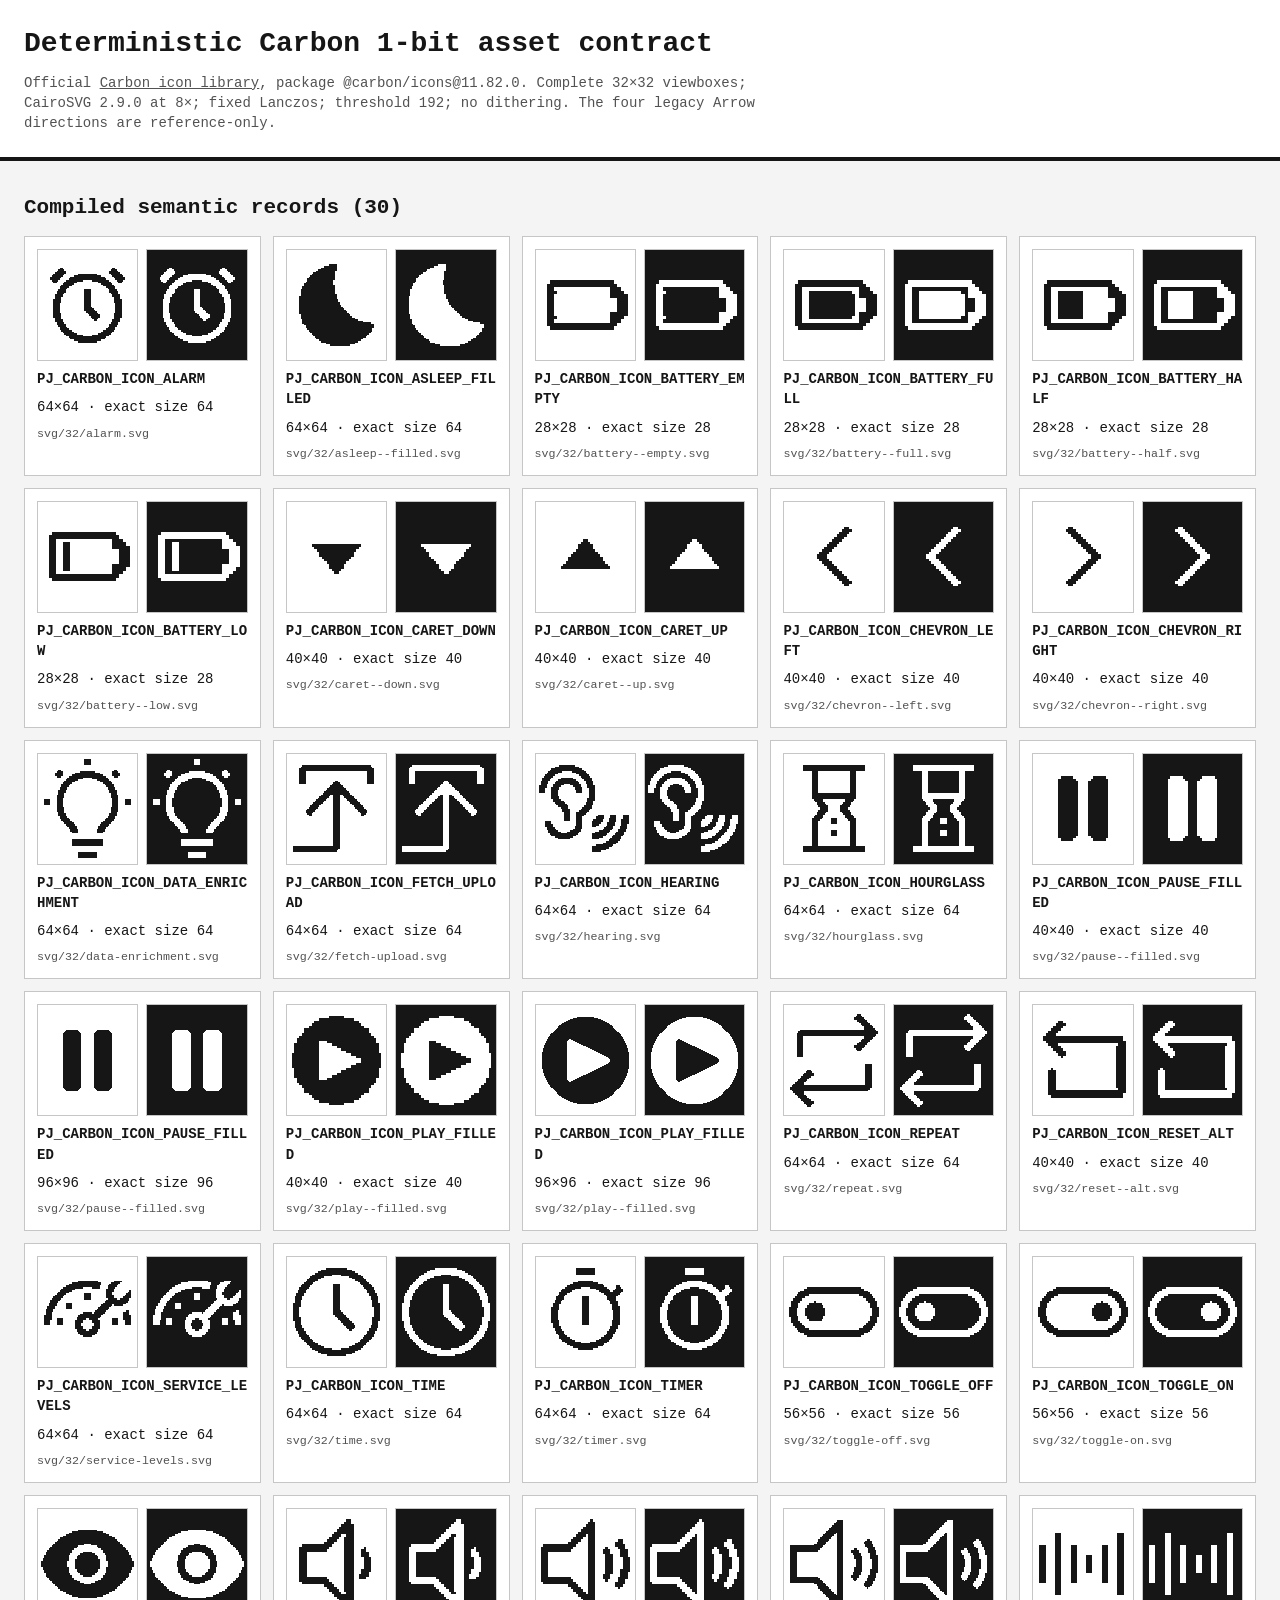
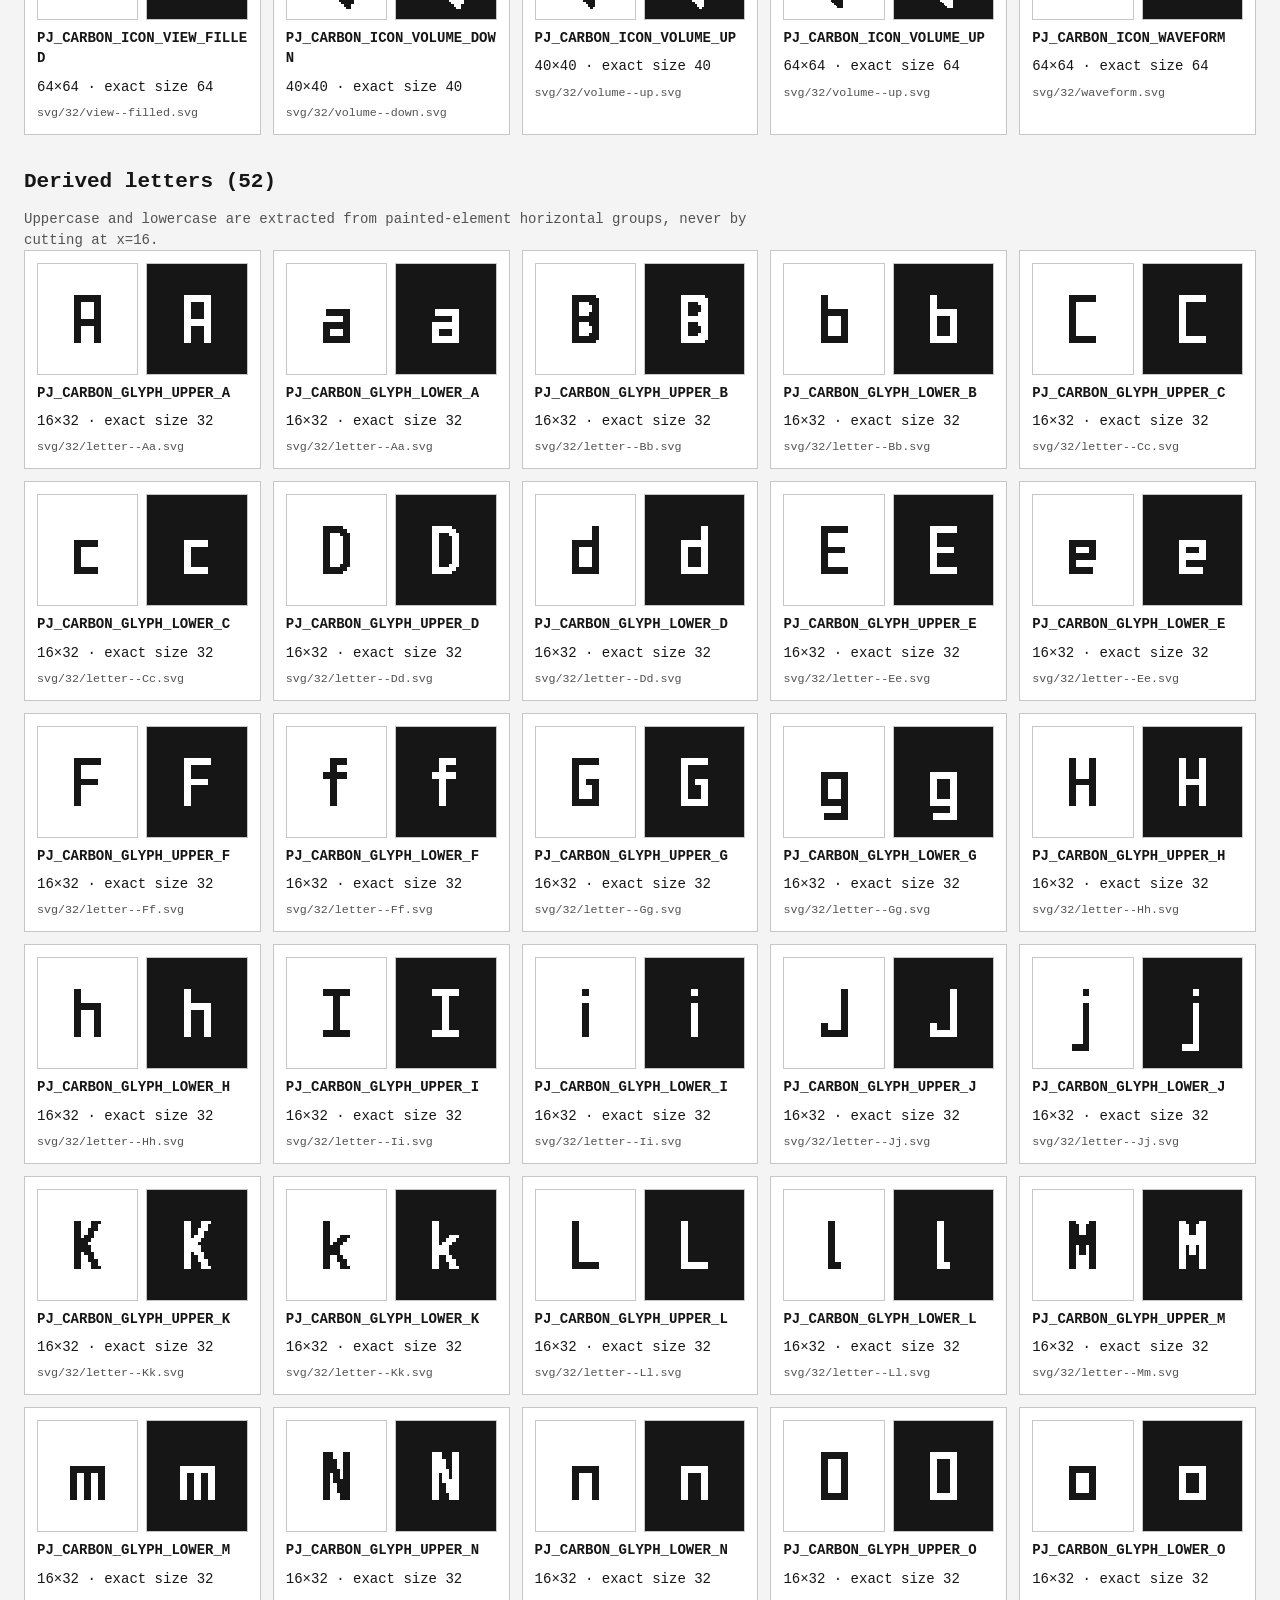
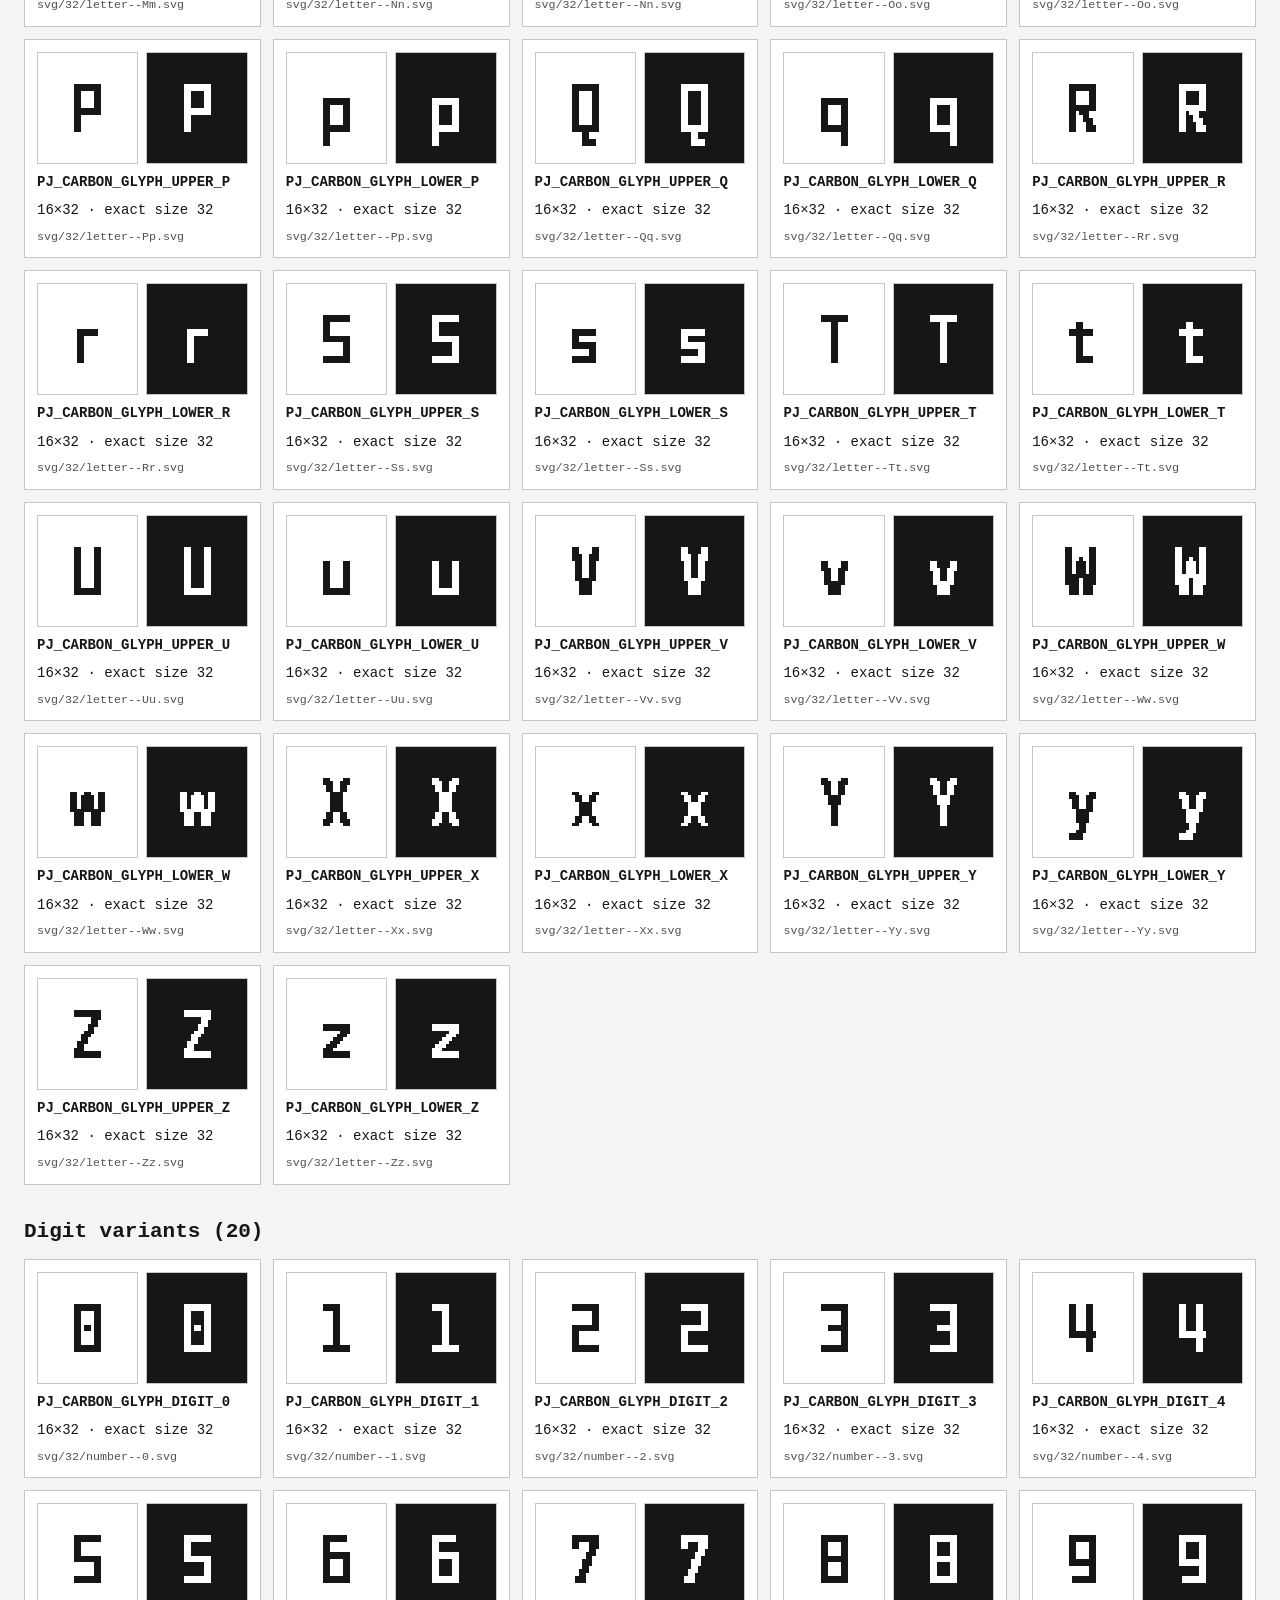
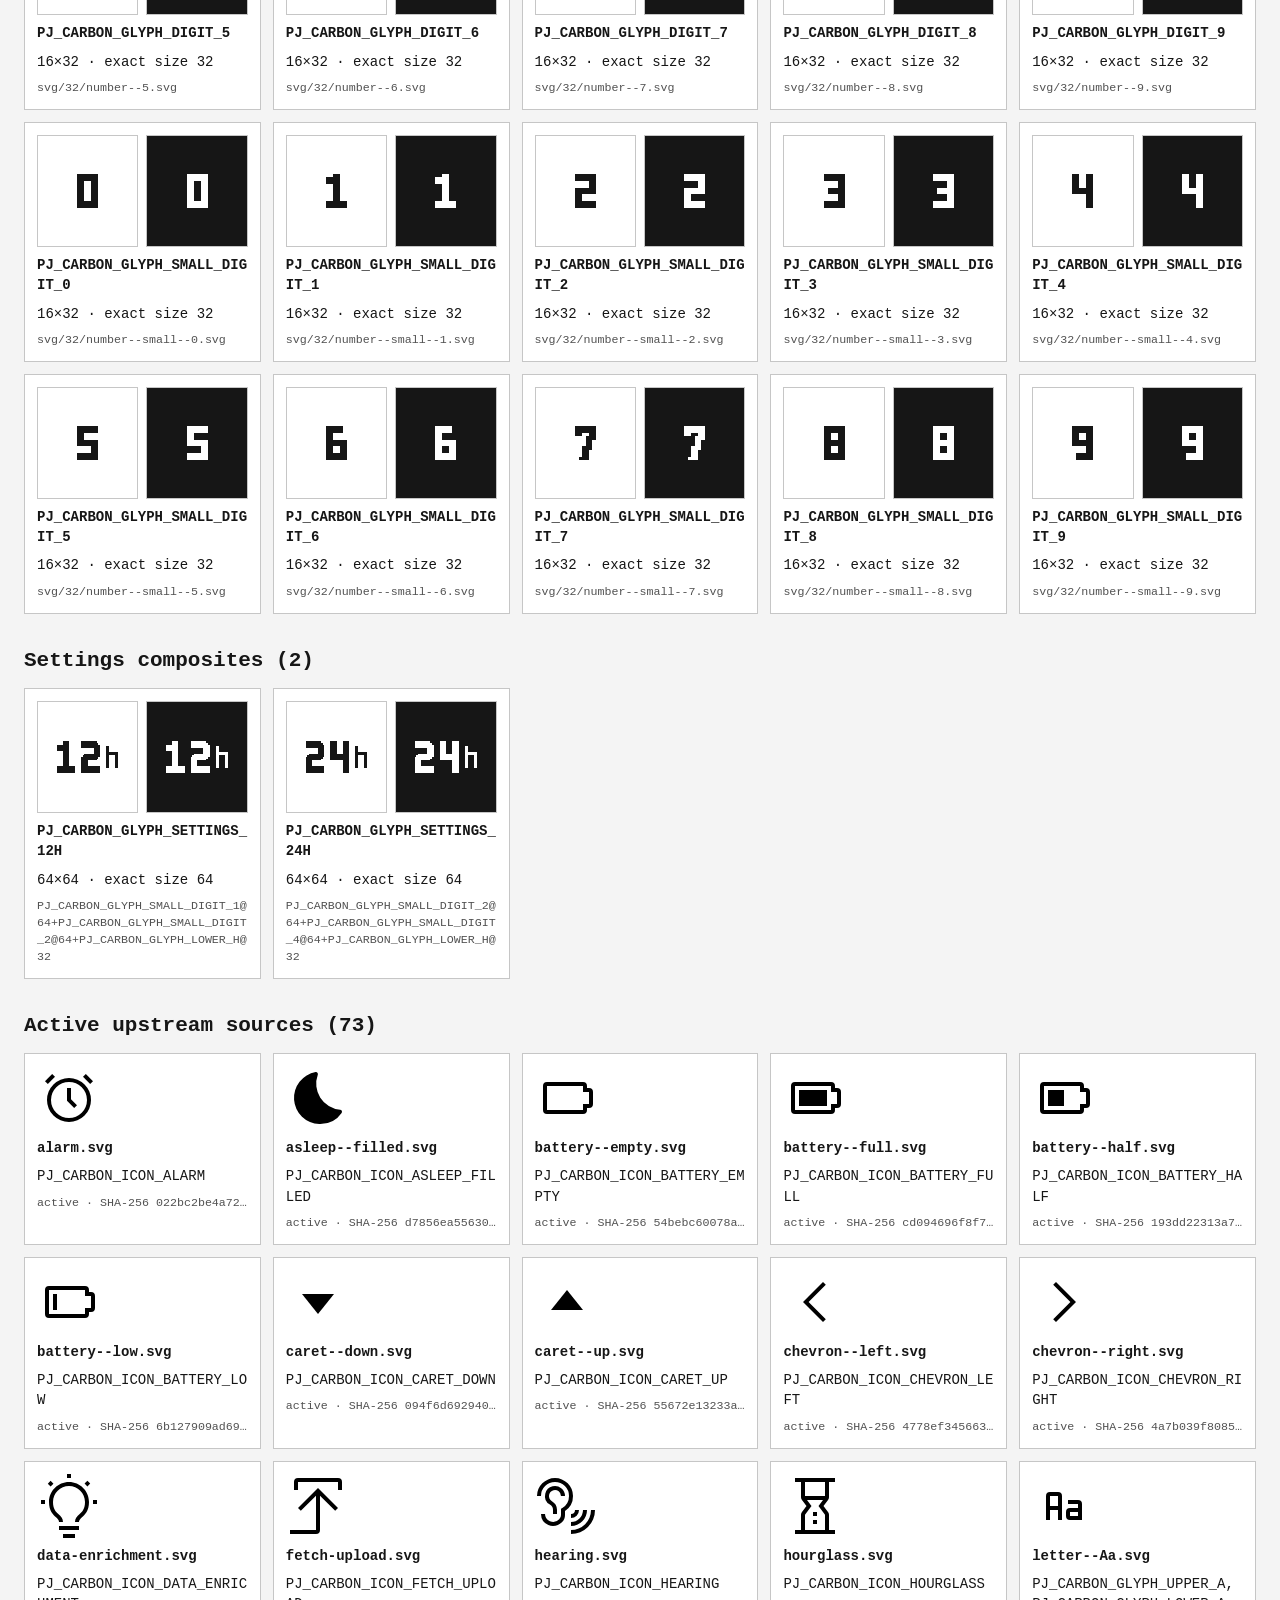
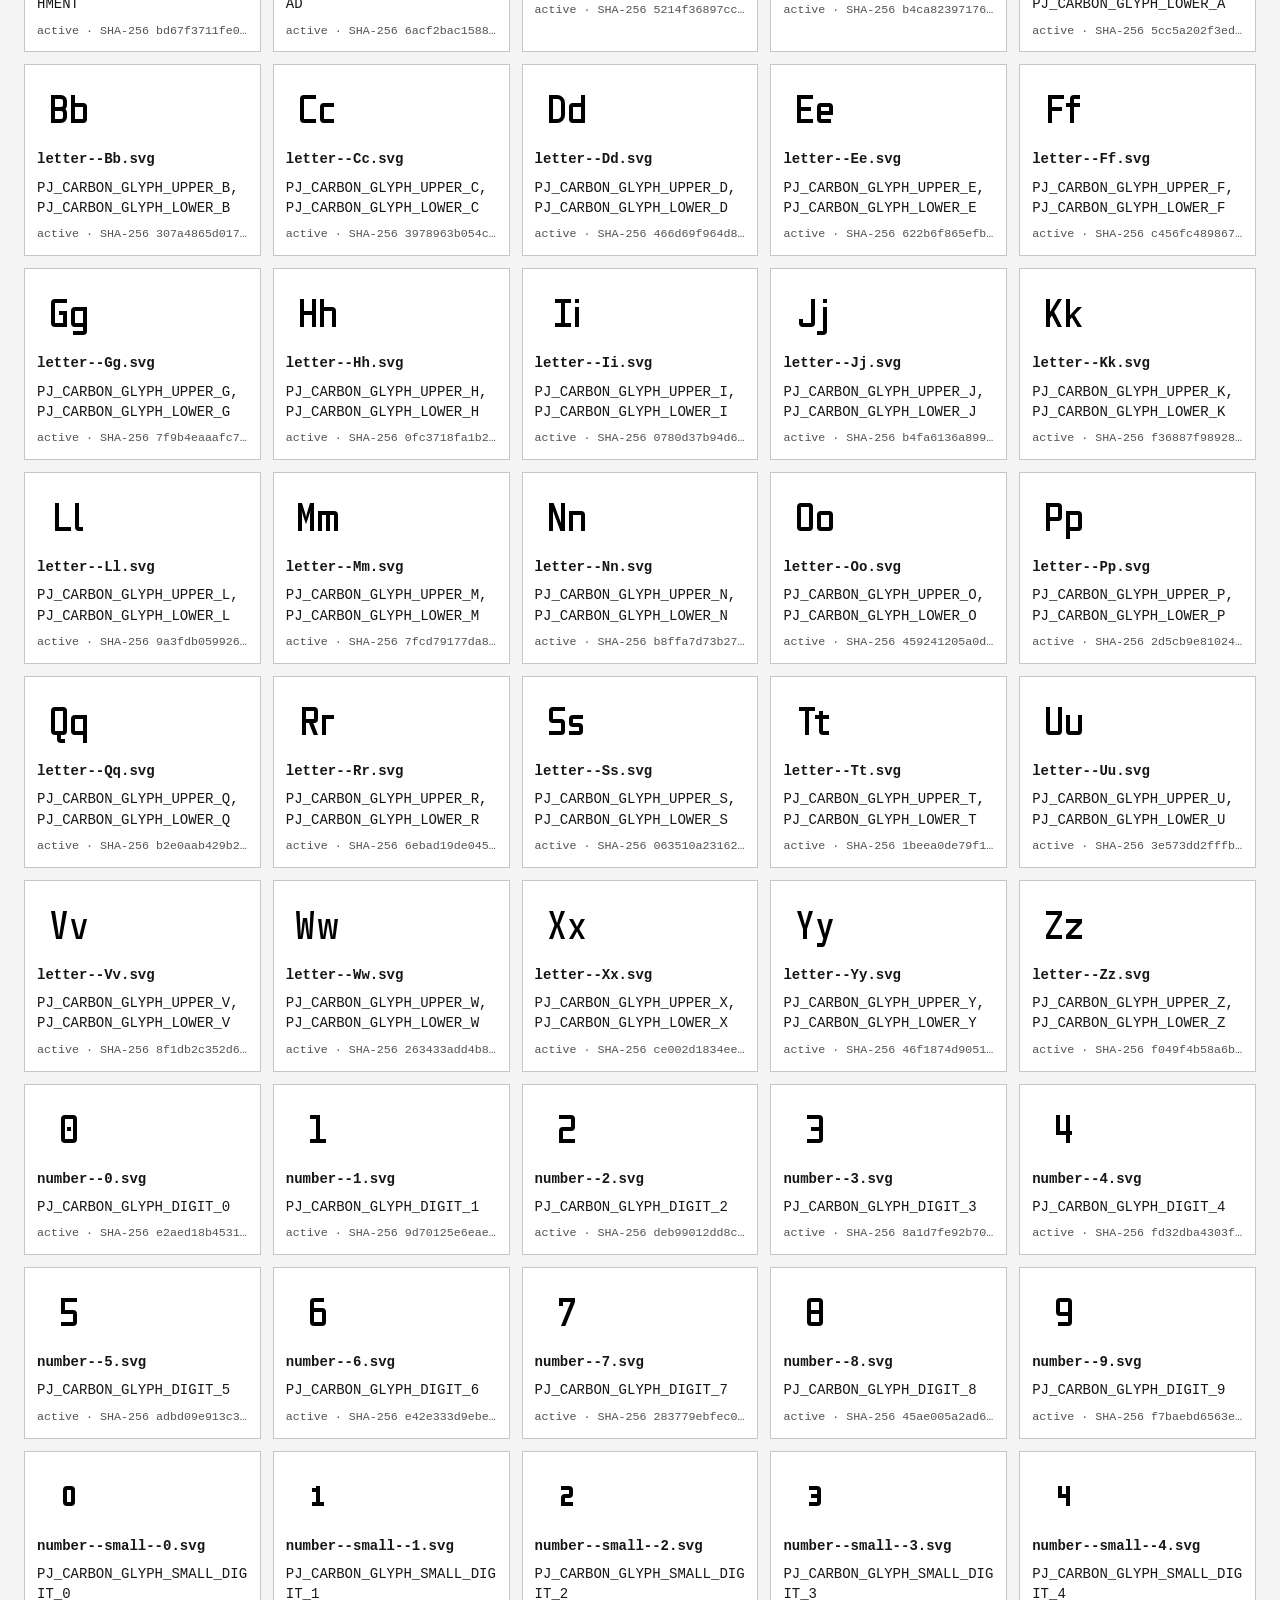
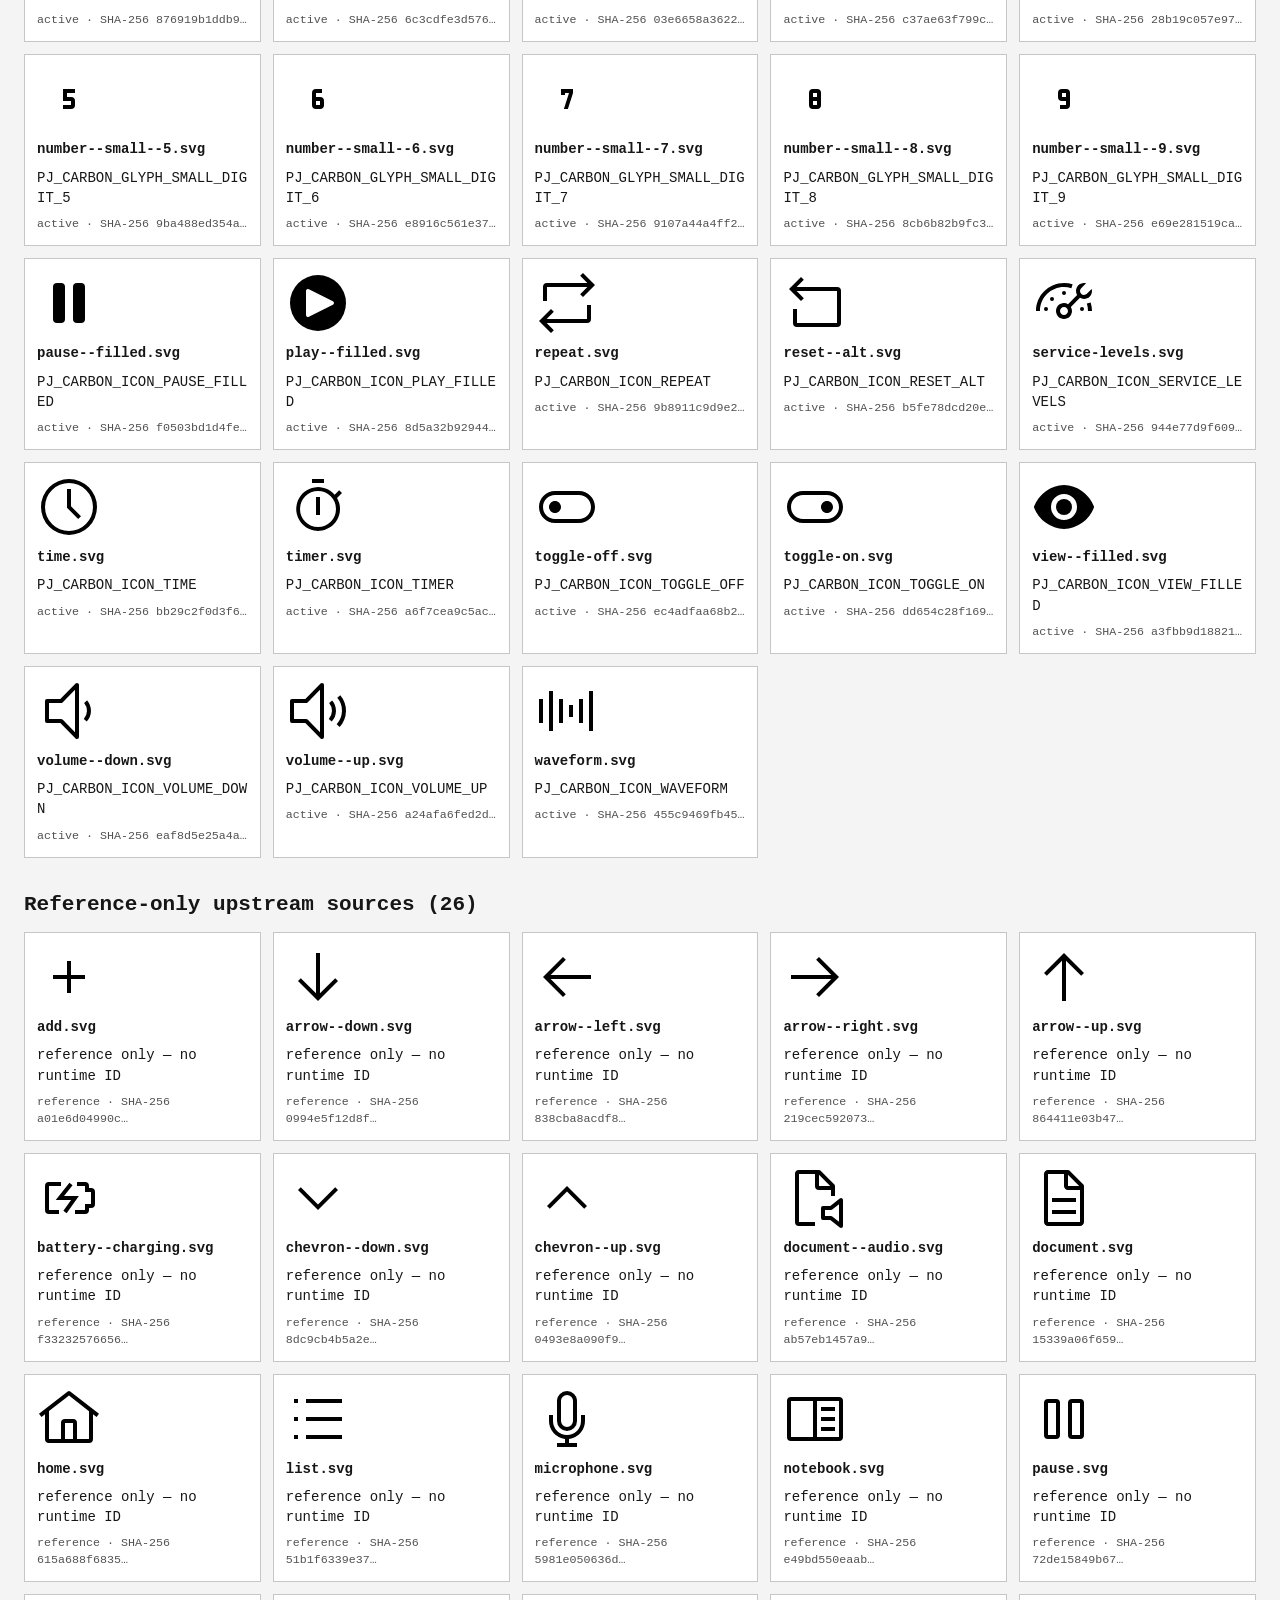
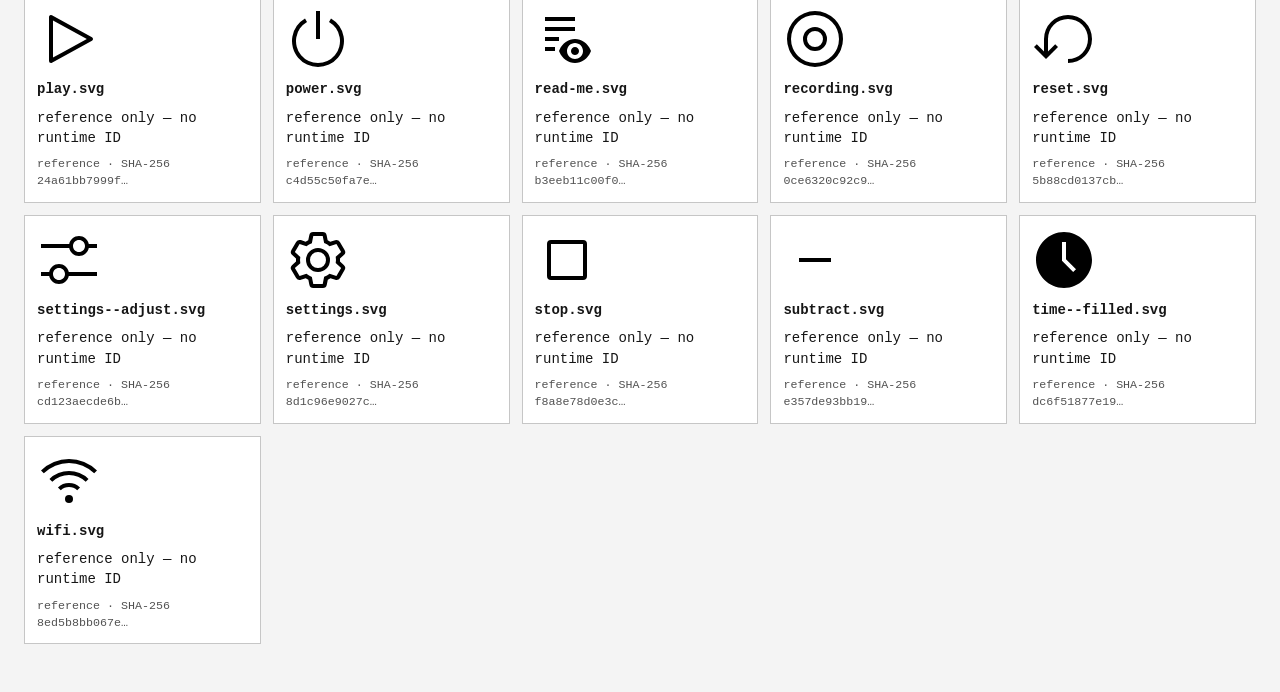
==== commit 029f6dfe: "fix(ui): enlarge and label alarm toggle" ====
--- a/assets/icons/carbon/gallery.html
+++ b/assets/icons/carbon/gallery.html
@@ -27,7 +27,7 @@
 </header>
 <main>
   <h2>Compiled semantic records (30)</h2>
-  <div class="grid"><article class="bitmap-card"><div class="themes"><canvas class="pixel light" width="64" height="64" data-rows="0000000000000000000000000000000000000000000000000000000000000000/0000000000000000000000000000000000000000000000000000000000000000/0000000000000000000000000000000000000000000000000000000000000000/0000000000000000000000000000000000000000000000000000000000000000/0000000000000000000000000000000000000000000000000000000000000000/0000000000000000000000000000000000000000000000000000000000000000/0000000000000000000000000000000000000000000000000000000000000000/0000000000000000000000000000000000000000000000000000000000000000/0000000000000011000000000000000000000000000000001100000000000000/0000000000000111100000000000000000000000000000011110000000000000/0000000000001111110000000000000000000000000000111111000000000000/0000000000011111110000000000000000000000000000111111100000000000/0000000000111111100000000011111111111100000000011111110000000000/0000000001111111000000011111111111111111100000001111111000000000/0000000011111110000001111111111111111111111000000111111100000000/0000000011111100000011111111111111111111111100000011111100000000/0000000001111000001111111111100000011111111111000001111000000000/0000000000110000011111111000000000000001111111100000110000000000/0000000000000000111111100000000000000000011111110000000000000000/0000000000000001111111000000000000000000001111111000000000000000/0000000000000011111100000000000000000000000011111100000000000000/0000000000000011111000000000000000000000000001111100000000000000/0000000000000111110000000000001111000000000000111110000000000000/0000000000001111110000000000001111000000000000111111000000000000/0000000000001111100000000000001111000000000000011111000000000000/0000000000011111000000000000001111000000000000001111100000000000/0000000000011111000000000000001111000000000000001111100000000000/0000000000011110000000000000001111000000000000000111100000000000/0000000000111110000000000000001111000000000000000111110000000000/0000000000111110000000000000001111000000000000000111110000000000/0000000000111110000000000000001111000000000000000111110000000000/0000000000111100000000000000001111000000000000000011110000000000/0000000000111100000000000000001111000000000000000011110000000000/0000000000111100000000000000001111100000000000000011110000000000/0000000000111100000000000000001111110000000000000011110000000000/0000000000111100000000000000001111111000000000000011110000000000/0000000000111100000000000000000111111100000000000011110000000000/0000000000111110000000000000000011111110000000000111110000000000/0000000000111110000000000000000001111111000000000111110000000000/0000000000111110000000000000000000111111000000000111110000000000/0000000000011110000000000000000000011110000000000111100000000000/0000000000011111000000000000000000001100000000001111100000000000/0000000000011111000000000000000000000000000000001111100000000000/0000000000001111100000000000000000000000000000011111000000000000/0000000000001111110000000000000000000000000000111111000000000000/0000000000000111110000000000000000000000000000111110000000000000/0000000000000011111000000000000000000000000001111100000000000000/0000000000000011111100000000000000000000000011111100000000000000/0000000000000001111111000000000000000000001111111000000000000000/0000000000000000111111100000000000000000011111110000000000000000/0000000000000000011111111000000000000001111111100000000000000000/0000000000000000001111111111100000011111111111000000000000000000/0000000000000000000011111111111111111111111100000000000000000000/0000000000000000000001111111111111111111111000000000000000000000/0000000000000000000000011111111111111111100000000000000000000000/0000000000000000000000000011111111111100000000000000000000000000/0000000000000000000000000000000000000000000000000000000000000000/0000000000000000000000000000000000000000000000000000000000000000/0000000000000000000000000000000000000000000000000000000000000000/0000000000000000000000000000000000000000000000000000000000000000/0000000000000000000000000000000000000000000000000000000000000000/0000000000000000000000000000000000000000000000000000000000000000/0000000000000000000000000000000000000000000000000000000000000000/0000000000000000000000000000000000000000000000000000000000000000" aria-label="PJ_CARBON_ICON_ALARM 64 light"></canvas><canvas class="pixel dark" width="64" height="64" data-rows="0000000000000000000000000000000000000000000000000000000000000000/0000000000000000000000000000000000000000000000000000000000000000/0000000000000000000000000000000000000000000000000000000000000000/0000000000000000000000000000000000000000000000000000000000000000/0000000000000000000000000000000000000000000000000000000000000000/0000000000000000000000000000000000000000000000000000000000000000/0000000000000000000000000000000000000000000000000000000000000000/0000000000000000000000000000000000000000000000000000000000000000/0000000000000011000000000000000000000000000000001100000000000000/0000000000000111100000000000000000000000000000011110000000000000/0000000000001111110000000000000000000000000000111111000000000000/0000000000011111110000000000000000000000000000111111100000000000/0000000000111111100000000011111111111100000000011111110000000000/0000000001111111000000011111111111111111100000001111111000000000/0000000011111110000001111111111111111111111000000111111100000000/0000000011111100000011111111111111111111111100000011111100000000/0000000001111000001111111111100000011111111111000001111000000000/0000000000110000011111111000000000000001111111100000110000000000/0000000000000000111111100000000000000000011111110000000000000000/0000000000000001111111000000000000000000001111111000000000000000/0000000000000011111100000000000000000000000011111100000000000000/0000000000000011111000000000000000000000000001111100000000000000/0000000000000111110000000000001111000000000000111110000000000000/0000000000001111110000000000001111000000000000111111000000000000/0000000000001111100000000000001111000000000000011111000000000000/0000000000011111000000000000001111000000000000001111100000000000/0000000000011111000000000000001111000000000000001111100000000000/0000000000011110000000000000001111000000000000000111100000000000/0000000000111110000000000000001111000000000000000111110000000000/0000000000111110000000000000001111000000000000000111110000000000/0000000000111110000000000000001111000000000000000111110000000000/0000000000111100000000000000001111000000000000000011110000000000/0000000000111100000000000000001111000000000000000011110000000000/0000000000111100000000000000001111100000000000000011110000000000/0000000000111100000000000000001111110000000000000011110000000000/0000000000111100000000000000001111111000000000000011110000000000/0000000000111100000000000000000111111100000000000011110000000000/0000000000111110000000000000000011111110000000000111110000000000/0000000000111110000000000000000001111111000000000111110000000000/0000000000111110000000000000000000111111000000000111110000000000/0000000000011110000000000000000000011110000000000111100000000000/0000000000011111000000000000000000001100000000001111100000000000/0000000000011111000000000000000000000000000000001111100000000000/0000000000001111100000000000000000000000000000011111000000000000/0000000000001111110000000000000000000000000000111111000000000000/0000000000000111110000000000000000000000000000111110000000000000/0000000000000011111000000000000000000000000001111100000000000000/0000000000000011111100000000000000000000000011111100000000000000/0000000000000001111111000000000000000000001111111000000000000000/0000000000000000111111100000000000000000011111110000000000000000/0000000000000000011111111000000000000001111111100000000000000000/0000000000000000001111111111100000011111111111000000000000000000/0000000000000000000011111111111111111111111100000000000000000000/0000000000000000000001111111111111111111111000000000000000000000/0000000000000000000000011111111111111111100000000000000000000000/0000000000000000000000000011111111111100000000000000000000000000/0000000000000000000000000000000000000000000000000000000000000000/0000000000000000000000000000000000000000000000000000000000000000/0000000000000000000000000000000000000000000000000000000000000000/0000000000000000000000000000000000000000000000000000000000000000/0000000000000000000000000000000000000000000000000000000000000000/0000000000000000000000000000000000000000000000000000000000000000/0000000000000000000000000000000000000000000000000000000000000000/0000000000000000000000000000000000000000000000000000000000000000" aria-label="PJ_CARBON_ICON_ALARM 64 dark"></canvas></div><strong>PJ_CARBON_ICON_ALARM</strong><code>64×64 · exact size 64</code><small>svg/32/alarm.svg</small></article><article class="bitmap-card"><div class="themes"><canvas class="pixel light" width="64" height="64" data-rows="0000000000000000000000000000000000000000000000000000000000000000/0000000000000000000000000000000000000000000000000000000000000000/0000000000000000000000000000000000000000000000000000000000000000/0000000000000000000000000000000000000000000000000000000000000000/0000000000000000000000000000000000000000000000000000000000000000/0000000000000000000000000000000000000000000000000000000000000000/0000000000000000000000000001111100000000000000000000000000000000/0000000000000000000000001111111100000000000000000000000000000000/0000000000000000000000111111111100000000000000000000000000000000/0000000000000000000011111111111100000000000000000000000000000000/0000000000000000000111111111111000000000000000000000000000000000/0000000000000000011111111111111000000000000000000000000000000000/0000000000000000111111111111111000000000000000000000000000000000/0000000000000001111111111111111000000000000000000000000000000000/0000000000000011111111111111111000000000000000000000000000000000/0000000000000111111111111111111000000000000000000000000000000000/0000000000000111111111111111110000000000000000000000000000000000/0000000000001111111111111111110000000000000000000000000000000000/0000000000011111111111111111110000000000000000000000000000000000/0000000000011111111111111111111000000000000000000000000000000000/0000000000111111111111111111111000000000000000000000000000000000/0000000000111111111111111111111000000000000000000000000000000000/0000000001111111111111111111111000000000000000000000000000000000/0000000001111111111111111111111000000000000000000000000000000000/0000000001111111111111111111111000000000000000000000000000000000/0000000001111111111111111111111100000000000000000000000000000000/0000000011111111111111111111111100000000000000000000000000000000/0000000011111111111111111111111100000000000000000000000000000000/0000000011111111111111111111111110000000000000000000000000000000/0000000011111111111111111111111110000000000000000000000000000000/0000000011111111111111111111111111000000000000000000000000000000/0000000011111111111111111111111111000000000000000000000000000000/0000000011111111111111111111111111100000000000000000000000000000/0000000011111111111111111111111111110000000000000000000000000000/0000000011111111111111111111111111111000000000000000000000000000/0000000011111111111111111111111111111100000000000000000000000000/0000000011111111111111111111111111111110000000000000000000000000/0000000011111111111111111111111111111111000000000000000000000000/0000000001111111111111111111111111111111100000000000000000000000/0000000001111111111111111111111111111111110000000000000000000000/0000000001111111111111111111111111111111111100000000000000000000/0000000000111111111111111111111111111111111111000000000000000000/0000000000111111111111111111111111111111111111111000000000000000/0000000000111111111111111111111111111111111111111111110000000000/0000000000011111111111111111111111111111111111111111111100000000/0000000000001111111111111111111111111111111111111111111100000000/0000000000001111111111111111111111111111111111111111111100000000/0000000000000111111111111111111111111111111111111111111000000000/0000000000000011111111111111111111111111111111111111111000000000/0000000000000001111111111111111111111111111111111111110000000000/0000000000000000111111111111111111111111111111111111100000000000/0000000000000000011111111111111111111111111111111111000000000000/0000000000000000001111111111111111111111111111111110000000000000/0000000000000000000111111111111111111111111111111000000000000000/0000000000000000000001111111111111111111111111110000000000000000/0000000000000000000000111111111111111111111111000000000000000000/0000000000000000000000000111111111111111111100000000000000000000/0000000000000000000000000000111111111111100000000000000000000000/0000000000000000000000000000000000000000000000000000000000000000/0000000000000000000000000000000000000000000000000000000000000000/0000000000000000000000000000000000000000000000000000000000000000/0000000000000000000000000000000000000000000000000000000000000000/0000000000000000000000000000000000000000000000000000000000000000/0000000000000000000000000000000000000000000000000000000000000000" aria-label="PJ_CARBON_ICON_ASLEEP_FILLED 64 light"></canvas><canvas class="pixel dark" width="64" height="64" data-rows="0000000000000000000000000000000000000000000000000000000000000000/0000000000000000000000000000000000000000000000000000000000000000/0000000000000000000000000000000000000000000000000000000000000000/0000000000000000000000000000000000000000000000000000000000000000/0000000000000000000000000000000000000000000000000000000000000000/0000000000000000000000000000000000000000000000000000000000000000/0000000000000000000000000001111100000000000000000000000000000000/0000000000000000000000001111111100000000000000000000000000000000/0000000000000000000000111111111100000000000000000000000000000000/0000000000000000000011111111111100000000000000000000000000000000/0000000000000000000111111111111000000000000000000000000000000000/0000000000000000011111111111111000000000000000000000000000000000/0000000000000000111111111111111000000000000000000000000000000000/0000000000000001111111111111111000000000000000000000000000000000/0000000000000011111111111111111000000000000000000000000000000000/0000000000000111111111111111111000000000000000000000000000000000/0000000000000111111111111111110000000000000000000000000000000000/0000000000001111111111111111110000000000000000000000000000000000/0000000000011111111111111111110000000000000000000000000000000000/0000000000011111111111111111111000000000000000000000000000000000/0000000000111111111111111111111000000000000000000000000000000000/0000000000111111111111111111111000000000000000000000000000000000/0000000001111111111111111111111000000000000000000000000000000000/0000000001111111111111111111111000000000000000000000000000000000/0000000001111111111111111111111000000000000000000000000000000000/0000000001111111111111111111111100000000000000000000000000000000/0000000011111111111111111111111100000000000000000000000000000000/0000000011111111111111111111111100000000000000000000000000000000/0000000011111111111111111111111110000000000000000000000000000000/0000000011111111111111111111111110000000000000000000000000000000/0000000011111111111111111111111111000000000000000000000000000000/0000000011111111111111111111111111000000000000000000000000000000/0000000011111111111111111111111111100000000000000000000000000000/0000000011111111111111111111111111110000000000000000000000000000/0000000011111111111111111111111111111000000000000000000000000000/0000000011111111111111111111111111111100000000000000000000000000/0000000011111111111111111111111111111110000000000000000000000000/0000000011111111111111111111111111111111000000000000000000000000/0000000001111111111111111111111111111111100000000000000000000000/0000000001111111111111111111111111111111110000000000000000000000/0000000001111111111111111111111111111111111100000000000000000000/0000000000111111111111111111111111111111111111000000000000000000/0000000000111111111111111111111111111111111111111000000000000000/0000000000111111111111111111111111111111111111111111110000000000/0000000000011111111111111111111111111111111111111111111100000000/0000000000001111111111111111111111111111111111111111111100000000/0000000000001111111111111111111111111111111111111111111100000000/0000000000000111111111111111111111111111111111111111111000000000/0000000000000011111111111111111111111111111111111111111000000000/0000000000000001111111111111111111111111111111111111110000000000/0000000000000000111111111111111111111111111111111111100000000000/0000000000000000011111111111111111111111111111111111000000000000/0000000000000000001111111111111111111111111111111110000000000000/0000000000000000000111111111111111111111111111111000000000000000/0000000000000000000001111111111111111111111111110000000000000000/0000000000000000000000111111111111111111111111000000000000000000/0000000000000000000000000111111111111111111100000000000000000000/0000000000000000000000000000111111111111100000000000000000000000/0000000000000000000000000000000000000000000000000000000000000000/0000000000000000000000000000000000000000000000000000000000000000/0000000000000000000000000000000000000000000000000000000000000000/0000000000000000000000000000000000000000000000000000000000000000/0000000000000000000000000000000000000000000000000000000000000000/0000000000000000000000000000000000000000000000000000000000000000" aria-label="PJ_CARBON_ICON_ASLEEP_FILLED 64 dark"></canvas></div><strong>PJ_CARBON_ICON_ASLEEP_FILLED</strong><code>64×64 · exact size 64</code><small>svg/32/asleep--filled.svg</small></article><article class="bitmap-card"><div class="themes"><canvas class="pixel light" width="28" height="28" data-rows="0000000000000000000000000000/0000000000000000000000000000/0000000000000000000000000000/0000000000000000000000000000/0000000000000000000000000000/0000000000000000000000000000/0000000000000000000000000000/0000111111111111111111000000/0001111111111111111111100000/0001100000000000000001110000/0001110000000000000001111000/0001100000000000000001111100/0001100000000000000000011100/0001100000000000000000011100/0001100000000000000000011100/0001100000000000000000011100/0001100000000000000001111100/0001110000000000000001111000/0001100000000000000001110000/0001111111111111111111100000/0000111111111111111111000000/0000000000000000000000000000/0000000000000000000000000000/0000000000000000000000000000/0000000000000000000000000000/0000000000000000000000000000/0000000000000000000000000000/0000000000000000000000000000" aria-label="PJ_CARBON_ICON_BATTERY_EMPTY 28 light"></canvas><canvas class="pixel dark" width="28" height="28" data-rows="0000000000000000000000000000/0000000000000000000000000000/0000000000000000000000000000/0000000000000000000000000000/0000000000000000000000000000/0000000000000000000000000000/0000000000000000000000000000/0000111111111111111111000000/0001111111111111111111100000/0001100000000000000001110000/0001110000000000000001111000/0001100000000000000001111100/0001100000000000000000011100/0001100000000000000000011100/0001100000000000000000011100/0001100000000000000000011100/0001100000000000000001111100/0001110000000000000001111000/0001100000000000000001110000/0001111111111111111111100000/0000111111111111111111000000/0000000000000000000000000000/0000000000000000000000000000/0000000000000000000000000000/0000000000000000000000000000/0000000000000000000000000000/0000000000000000000000000000/0000000000000000000000000000" aria-label="PJ_CARBON_ICON_BATTERY_EMPTY 28 dark"></canvas></div><strong>PJ_CARBON_ICON_BATTERY_EMPTY</strong><code>28×28 · exact size 28</code><small>svg/32/battery--empty.svg</small></article><article class="bitmap-card"><div class="themes"><canvas class="pixel light" width="28" height="28" data-rows="0000000000000000000000000000/0000000000000000000000000000/0000000000000000000000000000/0000000000000000000000000000/0000000000000000000000000000/0000000000000000000000000000/0000000000000000000000000000/0000111111111111111111000000/0001111111111111111111100000/0001100000000000000001110000/0001100111111111111001111000/0001100111111111111101111100/0001100111111111111100011100/0001100111111111111100011100/0001100111111111111100011100/0001100111111111111100011100/0001100111111111111101111100/0001100111111111111001111000/0001100000000000000001110000/0001111111111111111111100000/0000111111111111111111000000/0000000000000000000000000000/0000000000000000000000000000/0000000000000000000000000000/0000000000000000000000000000/0000000000000000000000000000/0000000000000000000000000000/0000000000000000000000000000" aria-label="PJ_CARBON_ICON_BATTERY_FULL 28 light"></canvas><canvas class="pixel dark" width="28" height="28" data-rows="0000000000000000000000000000/0000000000000000000000000000/0000000000000000000000000000/0000000000000000000000000000/0000000000000000000000000000/0000000000000000000000000000/0000000000000000000000000000/0000111111111111111111000000/0001111111111111111111100000/0001100000000000000001110000/0001100111111111111001111000/0001100111111111111101111100/0001100111111111111100011100/0001100111111111111100011100/0001100111111111111100011100/0001100111111111111100011100/0001100111111111111101111100/0001100111111111111001111000/0001100000000000000001110000/0001111111111111111111100000/0000111111111111111111000000/0000000000000000000000000000/0000000000000000000000000000/0000000000000000000000000000/0000000000000000000000000000/0000000000000000000000000000/0000000000000000000000000000/0000000000000000000000000000" aria-label="PJ_CARBON_ICON_BATTERY_FULL 28 dark"></canvas></div><strong>PJ_CARBON_ICON_BATTERY_FULL</strong><code>28×28 · exact size 28</code><small>svg/32/battery--full.svg</small></article><article class="bitmap-card"><div class="themes"><canvas class="pixel light" width="28" height="28" data-rows="0000000000000000000000000000/0000000000000000000000000000/0000000000000000000000000000/0000000000000000000000000000/0000000000000000000000000000/0000000000000000000000000000/0000000000000000000000000000/0000111111111111111111000000/0001111111111111111111100000/0001100000000000000001110000/0001100111111100000001111000/0001100111111100000001111100/0001100111111100000000011100/0001100111111100000000011100/0001100111111100000000011100/0001100111111100000000011100/0001100111111100000001111100/0001100111111100000001111000/0001100000000000000001110000/0001111111111111111111100000/0000111111111111111111000000/0000000000000000000000000000/0000000000000000000000000000/0000000000000000000000000000/0000000000000000000000000000/0000000000000000000000000000/0000000000000000000000000000/0000000000000000000000000000" aria-label="PJ_CARBON_ICON_BATTERY_HALF 28 light"></canvas><canvas class="pixel dark" width="28" height="28" data-rows="0000000000000000000000000000/0000000000000000000000000000/0000000000000000000000000000/0000000000000000000000000000/0000000000000000000000000000/0000000000000000000000000000/0000000000000000000000000000/0000111111111111111111000000/0001111111111111111111100000/0001100000000000000001110000/0001100111111100000001111000/0001100111111100000001111100/0001100111111100000000011100/0001100111111100000000011100/0001100111111100000000011100/0001100111111100000000011100/0001100111111100000001111100/0001100111111100000001111000/0001100000000000000001110000/0001111111111111111111100000/0000111111111111111111000000/0000000000000000000000000000/0000000000000000000000000000/0000000000000000000000000000/0000000000000000000000000000/0000000000000000000000000000/0000000000000000000000000000/0000000000000000000000000000" aria-label="PJ_CARBON_ICON_BATTERY_HALF 28 dark"></canvas></div><strong>PJ_CARBON_ICON_BATTERY_HALF</strong><code>28×28 · exact size 28</code><small>svg/32/battery--half.svg</small></article><article class="bitmap-card"><div class="themes"><canvas class="pixel light" width="28" height="28" data-rows="0000000000000000000000000000/0000000000000000000000000000/0000000000000000000000000000/0000000000000000000000000000/0000000000000000000000000000/0000000000000000000000000000/0000000000000000000000000000/0000111111111111111111000000/0001111111111111111111100000/0001100000000000000001110000/0001100110000000000001111000/0001100110000000000001111100/0001100110000000000000011100/0001100110000000000000011100/0001100110000000000000011100/0001100110000000000000011100/0001100110000000000001111100/0001100110000000000001111000/0001100000000000000001110000/0001111111111111111111100000/0000111111111111111111000000/0000000000000000000000000000/0000000000000000000000000000/0000000000000000000000000000/0000000000000000000000000000/0000000000000000000000000000/0000000000000000000000000000/0000000000000000000000000000" aria-label="PJ_CARBON_ICON_BATTERY_LOW 28 light"></canvas><canvas class="pixel dark" width="28" height="28" data-rows="0000000000000000000000000000/0000000000000000000000000000/0000000000000000000000000000/0000000000000000000000000000/0000000000000000000000000000/0000000000000000000000000000/0000000000000000000000000000/0000111111111111111111000000/0001111111111111111111100000/0001100000000000000001110000/0001100110000000000001111000/0001100110000000000001111100/0001100110000000000000011100/0001100110000000000000011100/0001100110000000000000011100/0001100110000000000000011100/0001100110000000000001111100/0001100110000000000001111000/0001100000000000000001110000/0001111111111111111111100000/0000111111111111111111000000/0000000000000000000000000000/0000000000000000000000000000/0000000000000000000000000000/0000000000000000000000000000/0000000000000000000000000000/0000000000000000000000000000/0000000000000000000000000000" aria-label="PJ_CARBON_ICON_BATTERY_LOW 28 dark"></canvas></div><strong>PJ_CARBON_ICON_BATTERY_LOW</strong><code>28×28 · exact size 28</code><small>svg/32/battery--low.svg</small></article><article class="bitmap-card"><div class="themes"><canvas class="pixel light" width="40" height="40" data-rows="0000000000000000000000000000000000000000/0000000000000000000000000000000000000000/0000000000000000000000000000000000000000/0000000000000000000000000000000000000000/0000000000000000000000000000000000000000/0000000000000000000000000000000000000000/0000000000000000000000000000000000000000/0000000000000000000000000000000000000000/0000000000000000000000000000000000000000/0000000000000000000000000000000000000000/0000000000000000000000000000000000000000/0000000000000000000000000000000000000000/0000000000000000000000000000000000000000/0000000000000000000000000000000000000000/0000000000000000000000000000000000000000/0000000000111111111111111111110000000000/0000000000011111111111111111100000000000/0000000000001111111111111111000000000000/0000000000000111111111111110000000000000/0000000000000111111111111110000000000000/0000000000000011111111111100000000000000/0000000000000001111111111000000000000000/0000000000000000111111110000000000000000/0000000000000000011111100000000000000000/0000000000000000011111100000000000000000/0000000000000000001111000000000000000000/0000000000000000000110000000000000000000/0000000000000000000000000000000000000000/0000000000000000000000000000000000000000/0000000000000000000000000000000000000000/0000000000000000000000000000000000000000/0000000000000000000000000000000000000000/0000000000000000000000000000000000000000/0000000000000000000000000000000000000000/0000000000000000000000000000000000000000/0000000000000000000000000000000000000000/0000000000000000000000000000000000000000/0000000000000000000000000000000000000000/0000000000000000000000000000000000000000/0000000000000000000000000000000000000000" aria-label="PJ_CARBON_ICON_CARET_DOWN 40 light"></canvas><canvas class="pixel dark" width="40" height="40" data-rows="0000000000000000000000000000000000000000/0000000000000000000000000000000000000000/0000000000000000000000000000000000000000/0000000000000000000000000000000000000000/0000000000000000000000000000000000000000/0000000000000000000000000000000000000000/0000000000000000000000000000000000000000/0000000000000000000000000000000000000000/0000000000000000000000000000000000000000/0000000000000000000000000000000000000000/0000000000000000000000000000000000000000/0000000000000000000000000000000000000000/0000000000000000000000000000000000000000/0000000000000000000000000000000000000000/0000000000000000000000000000000000000000/0000000000111111111111111111110000000000/0000000000011111111111111111100000000000/0000000000001111111111111111000000000000/0000000000000111111111111110000000000000/0000000000000111111111111110000000000000/0000000000000011111111111100000000000000/0000000000000001111111111000000000000000/0000000000000000111111110000000000000000/0000000000000000011111100000000000000000/0000000000000000011111100000000000000000/0000000000000000001111000000000000000000/0000000000000000000110000000000000000000/0000000000000000000000000000000000000000/0000000000000000000000000000000000000000/0000000000000000000000000000000000000000/0000000000000000000000000000000000000000/0000000000000000000000000000000000000000/0000000000000000000000000000000000000000/0000000000000000000000000000000000000000/0000000000000000000000000000000000000000/0000000000000000000000000000000000000000/0000000000000000000000000000000000000000/0000000000000000000000000000000000000000/0000000000000000000000000000000000000000/0000000000000000000000000000000000000000" aria-label="PJ_CARBON_ICON_CARET_DOWN 40 dark"></canvas></div><strong>PJ_CARBON_ICON_CARET_DOWN</strong><code>40×40 · exact size 40</code><small>svg/32/caret--down.svg</small></article><article class="bitmap-card"><div class="themes"><canvas class="pixel light" width="40" height="40" data-rows="0000000000000000000000000000000000000000/0000000000000000000000000000000000000000/0000000000000000000000000000000000000000/0000000000000000000000000000000000000000/0000000000000000000000000000000000000000/0000000000000000000000000000000000000000/0000000000000000000000000000000000000000/0000000000000000000000000000000000000000/0000000000000000000000000000000000000000/0000000000000000000000000000000000000000/0000000000000000000000000000000000000000/0000000000000000000000000000000000000000/0000000000000000000000000000000000000000/0000000000000000000110000000000000000000/0000000000000000001111000000000000000000/0000000000000000011111100000000000000000/0000000000000000011111100000000000000000/0000000000000000111111110000000000000000/0000000000000001111111111000000000000000/0000000000000011111111111100000000000000/0000000000000111111111111110000000000000/0000000000000111111111111110000000000000/0000000000001111111111111111000000000000/0000000000011111111111111111100000000000/0000000000111111111111111111110000000000/0000000000000000000000000000000000000000/0000000000000000000000000000000000000000/0000000000000000000000000000000000000000/0000000000000000000000000000000000000000/0000000000000000000000000000000000000000/0000000000000000000000000000000000000000/0000000000000000000000000000000000000000/0000000000000000000000000000000000000000/0000000000000000000000000000000000000000/0000000000000000000000000000000000000000/0000000000000000000000000000000000000000/0000000000000000000000000000000000000000/0000000000000000000000000000000000000000/0000000000000000000000000000000000000000/0000000000000000000000000000000000000000" aria-label="PJ_CARBON_ICON_CARET_UP 40 light"></canvas><canvas class="pixel dark" width="40" height="40" data-rows="0000000000000000000000000000000000000000/0000000000000000000000000000000000000000/0000000000000000000000000000000000000000/0000000000000000000000000000000000000000/0000000000000000000000000000000000000000/0000000000000000000000000000000000000000/0000000000000000000000000000000000000000/0000000000000000000000000000000000000000/0000000000000000000000000000000000000000/0000000000000000000000000000000000000000/0000000000000000000000000000000000000000/0000000000000000000000000000000000000000/0000000000000000000000000000000000000000/0000000000000000000110000000000000000000/0000000000000000001111000000000000000000/0000000000000000011111100000000000000000/0000000000000000011111100000000000000000/0000000000000000111111110000000000000000/0000000000000001111111111000000000000000/0000000000000011111111111100000000000000/0000000000000111111111111110000000000000/0000000000000111111111111110000000000000/0000000000001111111111111111000000000000/0000000000011111111111111111100000000000/0000000000111111111111111111110000000000/0000000000000000000000000000000000000000/0000000000000000000000000000000000000000/0000000000000000000000000000000000000000/0000000000000000000000000000000000000000/0000000000000000000000000000000000000000/0000000000000000000000000000000000000000/0000000000000000000000000000000000000000/0000000000000000000000000000000000000000/0000000000000000000000000000000000000000/0000000000000000000000000000000000000000/0000000000000000000000000000000000000000/0000000000000000000000000000000000000000/0000000000000000000000000000000000000000/0000000000000000000000000000000000000000/0000000000000000000000000000000000000000" aria-label="PJ_CARBON_ICON_CARET_UP 40 dark"></canvas></div><strong>PJ_CARBON_ICON_CARET_UP</strong><code>40×40 · exact size 40</code><small>svg/32/caret--up.svg</small></article><article class="bitmap-card"><div class="themes"><canvas class="pixel light" width="40" height="40" data-rows="0000000000000000000000000000000000000000/0000000000000000000000000000000000000000/0000000000000000000000000000000000000000/0000000000000000000000000000000000000000/0000000000000000000000000000000000000000/0000000000000000000000000000000000000000/0000000000000000000000000000000000000000/0000000000000000000000000000000000000000/0000000000000000000000001100000000000000/0000000000000000000000011110000000000000/0000000000000000000000111100000000000000/0000000000000000000001111000000000000000/0000000000000000000011110000000000000000/0000000000000000000111100000000000000000/0000000000000000001111000000000000000000/0000000000000000011110000000000000000000/0000000000000000111100000000000000000000/0000000000000001111000000000000000000000/0000000000000011110000000000000000000000/0000000000000111100000000000000000000000/0000000000000111100000000000000000000000/0000000000000011110000000000000000000000/0000000000000001111000000000000000000000/0000000000000000111100000000000000000000/0000000000000000011110000000000000000000/0000000000000000001111000000000000000000/0000000000000000000111100000000000000000/0000000000000000000011110000000000000000/0000000000000000000001111000000000000000/0000000000000000000000111100000000000000/0000000000000000000000011110000000000000/0000000000000000000000001100000000000000/0000000000000000000000000000000000000000/0000000000000000000000000000000000000000/0000000000000000000000000000000000000000/0000000000000000000000000000000000000000/0000000000000000000000000000000000000000/0000000000000000000000000000000000000000/0000000000000000000000000000000000000000/0000000000000000000000000000000000000000" aria-label="PJ_CARBON_ICON_CHEVRON_LEFT 40 light"></canvas><canvas class="pixel dark" width="40" height="40" data-rows="0000000000000000000000000000000000000000/0000000000000000000000000000000000000000/0000000000000000000000000000000000000000/0000000000000000000000000000000000000000/0000000000000000000000000000000000000000/0000000000000000000000000000000000000000/0000000000000000000000000000000000000000/0000000000000000000000000000000000000000/0000000000000000000000001100000000000000/0000000000000000000000011110000000000000/0000000000000000000000111100000000000000/0000000000000000000001111000000000000000/0000000000000000000011110000000000000000/0000000000000000000111100000000000000000/0000000000000000001111000000000000000000/0000000000000000011110000000000000000000/0000000000000000111100000000000000000000/0000000000000001111000000000000000000000/0000000000000011110000000000000000000000/0000000000000111100000000000000000000000/0000000000000111100000000000000000000000/0000000000000011110000000000000000000000/0000000000000001111000000000000000000000/0000000000000000111100000000000000000000/0000000000000000011110000000000000000000/0000000000000000001111000000000000000000/0000000000000000000111100000000000000000/0000000000000000000011110000000000000000/0000000000000000000001111000000000000000/0000000000000000000000111100000000000000/0000000000000000000000011110000000000000/0000000000000000000000001100000000000000/0000000000000000000000000000000000000000/0000000000000000000000000000000000000000/0000000000000000000000000000000000000000/0000000000000000000000000000000000000000/0000000000000000000000000000000000000000/0000000000000000000000000000000000000000/0000000000000000000000000000000000000000/0000000000000000000000000000000000000000" aria-label="PJ_CARBON_ICON_CHEVRON_LEFT 40 dark"></canvas></div><strong>PJ_CARBON_ICON_CHEVRON_LEFT</strong><code>40×40 · exact size 40</code><small>svg/32/chevron--left.svg</small></article><article class="bitmap-card"><div class="themes"><canvas class="pixel light" width="40" height="40" data-rows="0000000000000000000000000000000000000000/0000000000000000000000000000000000000000/0000000000000000000000000000000000000000/0000000000000000000000000000000000000000/0000000000000000000000000000000000000000/0000000000000000000000000000000000000000/0000000000000000000000000000000000000000/0000000000000000000000000000000000000000/0000000000000011000000000000000000000000/0000000000000111100000000000000000000000/0000000000000011110000000000000000000000/0000000000000001111000000000000000000000/0000000000000000111100000000000000000000/0000000000000000011110000000000000000000/0000000000000000001111000000000000000000/0000000000000000000111100000000000000000/0000000000000000000011110000000000000000/0000000000000000000001111000000000000000/0000000000000000000000111100000000000000/0000000000000000000000011110000000000000/0000000000000000000000011110000000000000/0000000000000000000000111100000000000000/0000000000000000000001111000000000000000/0000000000000000000011110000000000000000/0000000000000000000111100000000000000000/0000000000000000001111000000000000000000/0000000000000000011110000000000000000000/0000000000000000111100000000000000000000/0000000000000001111000000000000000000000/0000000000000011110000000000000000000000/0000000000000111100000000000000000000000/0000000000000011000000000000000000000000/0000000000000000000000000000000000000000/0000000000000000000000000000000000000000/0000000000000000000000000000000000000000/0000000000000000000000000000000000000000/0000000000000000000000000000000000000000/0000000000000000000000000000000000000000/0000000000000000000000000000000000000000/0000000000000000000000000000000000000000" aria-label="PJ_CARBON_ICON_CHEVRON_RIGHT 40 light"></canvas><canvas class="pixel dark" width="40" height="40" data-rows="0000000000000000000000000000000000000000/0000000000000000000000000000000000000000/0000000000000000000000000000000000000000/0000000000000000000000000000000000000000/0000000000000000000000000000000000000000/0000000000000000000000000000000000000000/0000000000000000000000000000000000000000/0000000000000000000000000000000000000000/0000000000000011000000000000000000000000/0000000000000111100000000000000000000000/0000000000000011110000000000000000000000/0000000000000001111000000000000000000000/0000000000000000111100000000000000000000/0000000000000000011110000000000000000000/0000000000000000001111000000000000000000/0000000000000000000111100000000000000000/0000000000000000000011110000000000000000/0000000000000000000001111000000000000000/0000000000000000000000111100000000000000/0000000000000000000000011110000000000000/0000000000000000000000011110000000000000/0000000000000000000000111100000000000000/0000000000000000000001111000000000000000/0000000000000000000011110000000000000000/0000000000000000000111100000000000000000/0000000000000000001111000000000000000000/0000000000000000011110000000000000000000/0000000000000000111100000000000000000000/0000000000000001111000000000000000000000/0000000000000011110000000000000000000000/0000000000000111100000000000000000000000/0000000000000011000000000000000000000000/0000000000000000000000000000000000000000/0000000000000000000000000000000000000000/0000000000000000000000000000000000000000/0000000000000000000000000000000000000000/0000000000000000000000000000000000000000/0000000000000000000000000000000000000000/0000000000000000000000000000000000000000/0000000000000000000000000000000000000000" aria-label="PJ_CARBON_ICON_CHEVRON_RIGHT 40 dark"></canvas></div><strong>PJ_CARBON_ICON_CHEVRON_RIGHT</strong><code>40×40 · exact size 40</code><small>svg/32/chevron--right.svg</small></article><article class="bitmap-card"><div class="themes"><canvas class="pixel light" width="64" height="64" data-rows="0000000000000000000000000000001111000000000000000000000000000000/0000000000000000000000000000001111000000000000000000000000000000/0000000000000000000000000000001111000000000000000000000000000000/0000000000000000000000000000001111000000000000000000000000000000/0000000000000000000000000000000000000000000000000000000000000000/0000000000000000000000000000000000000000000000000000000000000000/0000000000000000000000000000000000000000000000000000000000000000/0000000000000110000000000000000000000000000000000110000000000000/0000000000001111000000000001111111111000000000001111000000000000/0000000000011111000000001111111111111111000000001111100000000000/0000000000011111000000111111111111111111110000001111100000000000/0000000000001110000011111111111111111111111100000111000000000000/0000000000000000000111111111100000011111111110000000000000000000/0000000000000000001111111100000000000011111111000000000000000000/0000000000000000011111110000000000000000111111100000000000000000/0000000000000000111111000000000000000000001111110000000000000000/0000000000000001111110000000000000000000000111111000000000000000/0000000000000001111100000000000000000000000011111000000000000000/0000000000000011111000000000000000000000000001111100000000000000/0000000000000011111000000000000000000000000001111100000000000000/0000000000000111110000000000000000000000000000111110000000000000/0000000000000111110000000000000000000000000000111110000000000000/0000000000000111100000000000000000000000000000011110000000000000/0000000000001111100000000000000000000000000000011111000000000000/0000000000001111100000000000000000000000000000011111000000000000/0000000000001111000000000000000000000000000000001111000000000000/0000111100001111000000000000000000000000000000001111000011110000/0000111100001111000000000000000000000000000000001111000011110000/0000111100001111000000000000000000000000000000001111000011110000/0000111100001111000000000000000000000000000000001111000011110000/0000000000001111000000000000000000000000000000001111000000000000/0000000000001111100000000000000000000000000000011111000000000000/0000000000001111100000000000000000000000000000011111000000000000/0000000000001111100000000000000000000000000000011111000000000000/0000000000000111100000000000000000000000000000011110000000000000/0000000000000111110000000000000000000000000000111110000000000000/0000000000000111110000000000000000000000000000111110000000000000/0000000000000011111000000000000000000000000001111100000000000000/0000000000000011111100000000000000000000000011111100000000000000/0000000000000001111110000000000000000000000111111000000000000000/0000000000000000111111000000000000000000001111110000000000000000/0000000000000000011111100000000000000000011111100000000000000000/0000000000000000001111110000000000000000111111000000000000000000/0000000000000000000111111000000000000001111110000000000000000000/0000000000000000000011111000000000000001111100000000000000000000/0000000000000000000001111100000000000011111000000000000000000000/0000000000000000000001111100000000000011111000000000000000000000/0000000000000000000000111100000000000011110000000000000000000000/0000000000000000000000000000000000000000000000000000000000000000/0000000000000000000000000000000000000000000000000000000000000000/0000000000000000000000000000000000000000000000000000000000000000/0000000000000000000000000000000000000000000000000000000000000000/0000000000000000000000111111111111111111110000000000000000000000/0000000000000000000000111111111111111111110000000000000000000000/0000000000000000000000111111111111111111110000000000000000000000/0000000000000000000000111111111111111111110000000000000000000000/0000000000000000000000000000000000000000000000000000000000000000/0000000000000000000000000000000000000000000000000000000000000000/0000000000000000000000000000000000000000000000000000000000000000/0000000000000000000000000000000000000000000000000000000000000000/0000000000000000000000000011111111111100000000000000000000000000/0000000000000000000000000011111111111100000000000000000000000000/0000000000000000000000000011111111111100000000000000000000000000/0000000000000000000000000011111111111100000000000000000000000000" aria-label="PJ_CARBON_ICON_DATA_ENRICHMENT 64 light"></canvas><canvas class="pixel dark" width="64" height="64" data-rows="0000000000000000000000000000001111000000000000000000000000000000/0000000000000000000000000000001111000000000000000000000000000000/0000000000000000000000000000001111000000000000000000000000000000/0000000000000000000000000000001111000000000000000000000000000000/0000000000000000000000000000000000000000000000000000000000000000/0000000000000000000000000000000000000000000000000000000000000000/0000000000000000000000000000000000000000000000000000000000000000/0000000000000110000000000000000000000000000000000110000000000000/0000000000001111000000000001111111111000000000001111000000000000/0000000000011111000000001111111111111111000000001111100000000000/0000000000011111000000111111111111111111110000001111100000000000/0000000000001110000011111111111111111111111100000111000000000000/0000000000000000000111111111100000011111111110000000000000000000/0000000000000000001111111100000000000011111111000000000000000000/0000000000000000011111110000000000000000111111100000000000000000/0000000000000000111111000000000000000000001111110000000000000000/0000000000000001111110000000000000000000000111111000000000000000/0000000000000001111100000000000000000000000011111000000000000000/0000000000000011111000000000000000000000000001111100000000000000/0000000000000011111000000000000000000000000001111100000000000000/0000000000000111110000000000000000000000000000111110000000000000/0000000000000111110000000000000000000000000000111110000000000000/0000000000000111100000000000000000000000000000011110000000000000/0000000000001111100000000000000000000000000000011111000000000000/0000000000001111100000000000000000000000000000011111000000000000/0000000000001111000000000000000000000000000000001111000000000000/0000111100001111000000000000000000000000000000001111000011110000/0000111100001111000000000000000000000000000000001111000011110000/0000111100001111000000000000000000000000000000001111000011110000/0000111100001111000000000000000000000000000000001111000011110000/0000000000001111000000000000000000000000000000001111000000000000/0000000000001111100000000000000000000000000000011111000000000000/0000000000001111100000000000000000000000000000011111000000000000/0000000000001111100000000000000000000000000000011111000000000000/0000000000000111100000000000000000000000000000011110000000000000/0000000000000111110000000000000000000000000000111110000000000000/0000000000000111110000000000000000000000000000111110000000000000/0000000000000011111000000000000000000000000001111100000000000000/0000000000000011111100000000000000000000000011111100000000000000/0000000000000001111110000000000000000000000111111000000000000000/0000000000000000111111000000000000000000001111110000000000000000/0000000000000000011111100000000000000000011111100000000000000000/0000000000000000001111110000000000000000111111000000000000000000/0000000000000000000111111000000000000001111110000000000000000000/0000000000000000000011111000000000000001111100000000000000000000/0000000000000000000001111100000000000011111000000000000000000000/0000000000000000000001111100000000000011111000000000000000000000/0000000000000000000000111100000000000011110000000000000000000000/0000000000000000000000000000000000000000000000000000000000000000/0000000000000000000000000000000000000000000000000000000000000000/0000000000000000000000000000000000000000000000000000000000000000/0000000000000000000000000000000000000000000000000000000000000000/0000000000000000000000111111111111111111110000000000000000000000/0000000000000000000000111111111111111111110000000000000000000000/0000000000000000000000111111111111111111110000000000000000000000/0000000000000000000000111111111111111111110000000000000000000000/0000000000000000000000000000000000000000000000000000000000000000/0000000000000000000000000000000000000000000000000000000000000000/0000000000000000000000000000000000000000000000000000000000000000/0000000000000000000000000000000000000000000000000000000000000000/0000000000000000000000000011111111111100000000000000000000000000/0000000000000000000000000011111111111100000000000000000000000000/0000000000000000000000000011111111111100000000000000000000000000/0000000000000000000000000011111111111100000000000000000000000000" aria-label="PJ_CARBON_ICON_DATA_ENRICHMENT 64 dark"></canvas></div><strong>PJ_CARBON_ICON_DATA_ENRICHMENT</strong><code>64×64 · exact size 64</code><small>svg/32/data-enrichment.svg</small></article><article class="bitmap-card"><div class="themes"><canvas class="pixel light" width="64" height="64" data-rows="0000000000000000000000000000000000000000000000000000000000000000/0000000000000000000000000000000000000000000000000000000000000000/0000000000000000000000000000000000000000000000000000000000000000/0000000000000000000000000000000000000000000000000000000000000000/0000000000111111111111111111111111111111111111111111110000000000/0000000001111111111111111111111111111111111111111111111000000000/0000000011111111111111111111111111111111111111111111111100000000/0000000011111111111111111111111111111111111111111111111100000000/0000000011110000000000000000000000000000000000000000111100000000/0000000011110000000000000000000000000000000000000000111100000000/0000000011110000000000000000000000000000000000000000111100000000/0000000011110000000000000000000000000000000000000000111100000000/0000000011110000000000000000000000000000000000000000111100000000/0000000011110000000000000000000000000000000000000000111100000000/0000000011110000000000000000000110000000000000000000111100000000/0000000011110000000000000000001111000000000000000000111100000000/0000000000000000000000000000011111100000000000000000000000000000/0000000000000000000000000000111111110000000000000000000000000000/0000000000000000000000000001111111111000000000000000000000000000/0000000000000000000000000011111111111100000000000000000000000000/0000000000000000000000000111111111111110000000000000000000000000/0000000000000000000000001111111111111111000000000000000000000000/0000000000000000000000011111111111111111100000000000000000000000/0000000000000000000000111111001111001111110000000000000000000000/0000000000000000000001111110001111000111111000000000000000000000/0000000000000000000011111100001111000011111100000000000000000000/0000000000000000000111111000001111000001111110000000000000000000/0000000000000000001111110000001111000000111111000000000000000000/0000000000000000011111100000001111000000011111100000000000000000/0000000000000000111111000000001111000000001111110000000000000000/0000000000000001111110000000001111000000000111111000000000000000/0000000000000011111100000000001111000000000011111100000000000000/0000000000000111111000000000001111000000000001111110000000000000/0000000000001111110000000000001111000000000000111111000000000000/0000000000001111100000000000001111000000000000011111000000000000/0000000000000111000000000000001111000000000000001110000000000000/0000000000000011000000000000001111000000000000001100000000000000/0000000000000000000000000000001111000000000000000000000000000000/0000000000000000000000000000001111000000000000000000000000000000/0000000000000000000000000000001111000000000000000000000000000000/0000000000000000000000000000001111000000000000000000000000000000/0000000000000000000000000000001111000000000000000000000000000000/0000000000000000000000000000001111000000000000000000000000000000/0000000000000000000000000000001111000000000000000000000000000000/0000000000000000000000000000001111000000000000000000000000000000/0000000000000000000000000000001111000000000000000000000000000000/0000000000000000000000000000001111000000000000000000000000000000/0000000000000000000000000000001111000000000000000000000000000000/0000000000000000000000000000001111000000000000000000000000000000/0000000000000000000000000000001111000000000000000000000000000000/0000000000000000000000000000001111000000000000000000000000000000/0000000000000000000000000000001111000000000000000000000000000000/0000000000000000000000000000001111000000000000000000000000000000/0000000000000000000000000000001111000000000000000000000000000000/0000000000000000000000000000001111000000000000000000000000000000/0000000000000000000000000000001111000000000000000000000000000000/0000111111111111111111111111111111000000000000000000000000000000/0000111111111111111111111111111111000000000000000000000000000000/0000111111111111111111111111111110000000000000000000000000000000/0000111111111111111111111111111100000000000000000000000000000000/0000000000000000000000000000000000000000000000000000000000000000/0000000000000000000000000000000000000000000000000000000000000000/0000000000000000000000000000000000000000000000000000000000000000/0000000000000000000000000000000000000000000000000000000000000000" aria-label="PJ_CARBON_ICON_FETCH_UPLOAD 64 light"></canvas><canvas class="pixel dark" width="64" height="64" data-rows="0000000000000000000000000000000000000000000000000000000000000000/0000000000000000000000000000000000000000000000000000000000000000/0000000000000000000000000000000000000000000000000000000000000000/0000000000000000000000000000000000000000000000000000000000000000/0000000000111111111111111111111111111111111111111111110000000000/0000000001111111111111111111111111111111111111111111111000000000/0000000011111111111111111111111111111111111111111111111100000000/0000000011111111111111111111111111111111111111111111111100000000/0000000011110000000000000000000000000000000000000000111100000000/0000000011110000000000000000000000000000000000000000111100000000/0000000011110000000000000000000000000000000000000000111100000000/0000000011110000000000000000000000000000000000000000111100000000/0000000011110000000000000000000000000000000000000000111100000000/0000000011110000000000000000000000000000000000000000111100000000/0000000011110000000000000000000110000000000000000000111100000000/0000000011110000000000000000001111000000000000000000111100000000/0000000000000000000000000000011111100000000000000000000000000000/0000000000000000000000000000111111110000000000000000000000000000/0000000000000000000000000001111111111000000000000000000000000000/0000000000000000000000000011111111111100000000000000000000000000/0000000000000000000000000111111111111110000000000000000000000000/0000000000000000000000001111111111111111000000000000000000000000/0000000000000000000000011111111111111111100000000000000000000000/0000000000000000000000111111001111001111110000000000000000000000/0000000000000000000001111110001111000111111000000000000000000000/0000000000000000000011111100001111000011111100000000000000000000/0000000000000000000111111000001111000001111110000000000000000000/0000000000000000001111110000001111000000111111000000000000000000/0000000000000000011111100000001111000000011111100000000000000000/0000000000000000111111000000001111000000001111110000000000000000/0000000000000001111110000000001111000000000111111000000000000000/0000000000000011111100000000001111000000000011111100000000000000/0000000000000111111000000000001111000000000001111110000000000000/0000000000001111110000000000001111000000000000111111000000000000/0000000000001111100000000000001111000000000000011111000000000000/0000000000000111000000000000001111000000000000001110000000000000/0000000000000011000000000000001111000000000000001100000000000000/0000000000000000000000000000001111000000000000000000000000000000/0000000000000000000000000000001111000000000000000000000000000000/0000000000000000000000000000001111000000000000000000000000000000/0000000000000000000000000000001111000000000000000000000000000000/0000000000000000000000000000001111000000000000000000000000000000/0000000000000000000000000000001111000000000000000000000000000000/0000000000000000000000000000001111000000000000000000000000000000/0000000000000000000000000000001111000000000000000000000000000000/0000000000000000000000000000001111000000000000000000000000000000/0000000000000000000000000000001111000000000000000000000000000000/0000000000000000000000000000001111000000000000000000000000000000/0000000000000000000000000000001111000000000000000000000000000000/0000000000000000000000000000001111000000000000000000000000000000/0000000000000000000000000000001111000000000000000000000000000000/0000000000000000000000000000001111000000000000000000000000000000/0000000000000000000000000000001111000000000000000000000000000000/0000000000000000000000000000001111000000000000000000000000000000/0000000000000000000000000000001111000000000000000000000000000000/0000000000000000000000000000001111000000000000000000000000000000/0000111111111111111111111111111111000000000000000000000000000000/0000111111111111111111111111111111000000000000000000000000000000/0000111111111111111111111111111110000000000000000000000000000000/0000111111111111111111111111111100000000000000000000000000000000/0000000000000000000000000000000000000000000000000000000000000000/0000000000000000000000000000000000000000000000000000000000000000/0000000000000000000000000000000000000000000000000000000000000000/0000000000000000000000000000000000000000000000000000000000000000" aria-label="PJ_CARBON_ICON_FETCH_UPLOAD 64 dark"></canvas></div><strong>PJ_CARBON_ICON_FETCH_UPLOAD</strong><code>64×64 · exact size 64</code><small>svg/32/fetch-upload.svg</small></article><article class="bitmap-card"><div class="themes"><canvas class="pixel light" width="64" height="64" data-rows="0000000000000000000000000000000000000000000000000000000000000000/0000000000000000000000000000000000000000000000000000000000000000/0000000000000000000000000000000000000000000000000000000000000000/0000000000000000000000000000000000000000000000000000000000000000/0000000000000001111111111000000000000000000000000000000000000000/0000000000001111111111111111000000000000000000000000000000000000/0000000000111111111111111111110000000000000000000000000000000000/0000000001111111111111111111111000000000000000000000000000000000/0000000011111111100000011111111100000000000000000000000000000000/0000000111111100000000000011111110000000000000000000000000000000/0000001111110000000000000000111111000000000000000000000000000000/0000011111100000000000000000011111100000000000000000000000000000/0000111111000000111111110000001111110000000000000000000000000000/0000111110000011111111111100000111110000000000000000000000000000/0001111100000111111111111110000011111000000000000000000000000000/0001111100001111111111111111000011111000000000000000000000000000/0001111000011111110000111111100001111000000000000000000000000000/0011111000011111000000001111100001111100000000000000000000000000/0011111000111110000000000111110001111100000000000000000000000000/0011110000111110000000000111110000111100000000000000000000000000/0011110000111100000000000011110000111100000000000000000000000000/0011110000111100000000000011110000111100000000000000000000000000/0000000000111100000000000000000000111100000000000000000000000000/0000000000111100000000000000000000111100000000000000000000000000/0000000000111110000000000000000000111100000000000000000000000000/0000000000111110000000000000000001111100000000000000000000000000/0000000000011111000000000000000001111100000000000000000000000000/0000000000011111110000000000000001111000000000000000000000000000/0000000000001111111000000000000011111000000000000000000000000000/0000000000000111111100000000000011111000000000000000000000000000/0000000000000011111110000000000111110000000000000000000000000000/0000000000000000111110000000001111110000000000000000000000000000/0000000000000000011111000000011111100000000000000000000000000000/0000000000000000011111000000111111000000000000000000000000000000/0000000000000000001111000011111110000000000000000000000000000000/0000000000000000001111000011111100000000000000000000000000000000/0000000000000000001111000011111000000000111100001111000011110000/0000000000000000001111000011110000000001111100001111000011110000/0000000000000000001111000011110000000001111100011111000011110000/0000000000000000001111000011110000000111111000011111000111110000/0000001111000000000000000011110000001111111000011111000111110000/0000001111000000000000000011110000001111110000111110000111110000/0000001111100000000000000011110000001111100000111110000111100000/0000001111100000000000000111110000001110000001111100001111100000/0000000111110000000000000111110000000000000011111100001111100000/0000000111111000000000001111100000000000000111111000011111000000/0000000011111100000000111111100000000000011111110000011111000000/0000000011111111000011111111000000000011111111100000111110000000/0000000001111111111111111110000000001111111111000001111110000000/0000000000111111111111111100000000001111111110000011111100000000/0000000000001111111111110000000000001111111000000111111000000000/0000000000000011111111000000000000001111100000001111111000000000/0000000000000000000000000000000000000000000000011111110000000000/0000000000000000000000000000000000000000000001111111100000000000/0000000000000000000000000000000000000000000111111111000000000000/0000000000000000000000000000000000000001111111111100000000000000/0000000000000000000000000000000000001111111111111000000000000000/0000000000000000000000000000000000001111111111100000000000000000/0000000000000000000000000000000000001111111110000000000000000000/0000000000000000000000000000000000001111110000000000000000000000/0000000000000000000000000000000000000000000000000000000000000000/0000000000000000000000000000000000000000000000000000000000000000/0000000000000000000000000000000000000000000000000000000000000000/0000000000000000000000000000000000000000000000000000000000000000" aria-label="PJ_CARBON_ICON_HEARING 64 light"></canvas><canvas class="pixel dark" width="64" height="64" data-rows="0000000000000000000000000000000000000000000000000000000000000000/0000000000000000000000000000000000000000000000000000000000000000/0000000000000000000000000000000000000000000000000000000000000000/0000000000000000000000000000000000000000000000000000000000000000/0000000000000001111111111000000000000000000000000000000000000000/0000000000001111111111111111000000000000000000000000000000000000/0000000000111111111111111111110000000000000000000000000000000000/0000000001111111111111111111111000000000000000000000000000000000/0000000011111111100000011111111100000000000000000000000000000000/0000000111111100000000000011111110000000000000000000000000000000/0000001111110000000000000000111111000000000000000000000000000000/0000011111100000000000000000011111100000000000000000000000000000/0000111111000000111111110000001111110000000000000000000000000000/0000111110000011111111111100000111110000000000000000000000000000/0001111100000111111111111110000011111000000000000000000000000000/0001111100001111111111111111000011111000000000000000000000000000/0001111000011111110000111111100001111000000000000000000000000000/0011111000011111000000001111100001111100000000000000000000000000/0011111000111110000000000111110001111100000000000000000000000000/0011110000111110000000000111110000111100000000000000000000000000/0011110000111100000000000011110000111100000000000000000000000000/0011110000111100000000000011110000111100000000000000000000000000/0000000000111100000000000000000000111100000000000000000000000000/0000000000111100000000000000000000111100000000000000000000000000/0000000000111110000000000000000000111100000000000000000000000000/0000000000111110000000000000000001111100000000000000000000000000/0000000000011111000000000000000001111100000000000000000000000000/0000000000011111110000000000000001111000000000000000000000000000/0000000000001111111000000000000011111000000000000000000000000000/0000000000000111111100000000000011111000000000000000000000000000/0000000000000011111110000000000111110000000000000000000000000000/0000000000000000111110000000001111110000000000000000000000000000/0000000000000000011111000000011111100000000000000000000000000000/0000000000000000011111000000111111000000000000000000000000000000/0000000000000000001111000011111110000000000000000000000000000000/0000000000000000001111000011111100000000000000000000000000000000/0000000000000000001111000011111000000000111100001111000011110000/0000000000000000001111000011110000000001111100001111000011110000/0000000000000000001111000011110000000001111100011111000011110000/0000000000000000001111000011110000000111111000011111000111110000/0000001111000000000000000011110000001111111000011111000111110000/0000001111000000000000000011110000001111110000111110000111110000/0000001111100000000000000011110000001111100000111110000111100000/0000001111100000000000000111110000001110000001111100001111100000/0000000111110000000000000111110000000000000011111100001111100000/0000000111111000000000001111100000000000000111111000011111000000/0000000011111100000000111111100000000000011111110000011111000000/0000000011111111000011111111000000000011111111100000111110000000/0000000001111111111111111110000000001111111111000001111110000000/0000000000111111111111111100000000001111111110000011111100000000/0000000000001111111111110000000000001111111000000111111000000000/0000000000000011111111000000000000001111100000001111111000000000/0000000000000000000000000000000000000000000000011111110000000000/0000000000000000000000000000000000000000000001111111100000000000/0000000000000000000000000000000000000000000111111111000000000000/0000000000000000000000000000000000000001111111111100000000000000/0000000000000000000000000000000000001111111111111000000000000000/0000000000000000000000000000000000001111111111100000000000000000/0000000000000000000000000000000000001111111110000000000000000000/0000000000000000000000000000000000001111110000000000000000000000/0000000000000000000000000000000000000000000000000000000000000000/0000000000000000000000000000000000000000000000000000000000000000/0000000000000000000000000000000000000000000000000000000000000000/0000000000000000000000000000000000000000000000000000000000000000" aria-label="PJ_CARBON_ICON_HEARING 64 dark"></canvas></div><strong>PJ_CARBON_ICON_HEARING</strong><code>64×64 · exact size 64</code><small>svg/32/hearing.svg</small></article><article class="bitmap-card"><div class="themes"><canvas class="pixel light" width="64" height="64" data-rows="0000000000000000000000000000000000000000000000000000000000000000/0000000000000000000000000000000000000000000000000000000000000000/0000000000000000000000000000000000000000000000000000000000000000/0000000000000000000000000000000000000000000000000000000000000000/0000000000001111111111111111111111111111111111111111000000000000/0000000000001111111111111111111111111111111111111111000000000000/0000000000001111111111111111111111111111111111111111000000000000/0000000000001111111111111111111111111111111111111111000000000000/0000000000000000001111000000000000000000001111000000000000000000/0000000000000000001111000000000000000000001111000000000000000000/0000000000000000001111000000000000000000001111000000000000000000/0000000000000000001111000000000000000000001111000000000000000000/0000000000000000001111000000000000000000001111000000000000000000/0000000000000000001111000000000000000000001111000000000000000000/0000000000000000001111000000000000000000001111000000000000000000/0000000000000000001111000000000000000000001111000000000000000000/0000000000000000001111000000000000000000001111000000000000000000/0000000000000000001111000000000000000000001111000000000000000000/0000000000000000001111000000000000000000001111000000000000000000/0000000000000000001111000000000000000000001111000000000000000000/0000000000000000001111000000000000000000001111000000000000000000/0000000000000000001111000000000000000000001111000000000000000000/0000000000000000001111111111111111111111111111000000000000000000/0000000000000000001111111111111111111111111111000000000000000000/0000000000000000001111111111111111111111111111000000000000000000/0000000000000000001111111111111111111111111111000000000000000000/0000000000000000000111111000000000000001111110000000000000000000/0000000000000000000011111000000000000001111100000000000000000000/0000000000000000000001111100000000000011111000000000000000000000/0000000000000000000001111110000000000111111000000000000000000000/0000000000000000000000111111000000001111110000000000000000000000/0000000000000000000000011111000000001111100000000000000000000000/0000000000000000000000011111000000001111100000000000000000000000/0000000000000000000000111111000000001111110000000000000000000000/0000000000000000000001111110000000000111111000000000000000000000/0000000000000000000001111100000000000011111000000000000000000000/0000000000000000000011111000000000000001111100000000000000000000/0000000000000000000111111000000000000001111110000000000000000000/0000000000000000001111110000001111000000111111000000000000000000/0000000000000000001111100000001111000000011111000000000000000000/0000000000000000001111000000001111000000001111000000000000000000/0000000000000000001111000000001111000000001111000000000000000000/0000000000000000001111000000000000000000001111000000000000000000/0000000000000000001111000000000000000000001111000000000000000000/0000000000000000001111000000000000000000001111000000000000000000/0000000000000000001111000000000000000000001111000000000000000000/0000000000000000001111000000001111000000001111000000000000000000/0000000000000000001111000000001111000000001111000000000000000000/0000000000000000001111000000001111000000001111000000000000000000/0000000000000000001111000000001111000000001111000000000000000000/0000000000000000001111000000000000000000001111000000000000000000/0000000000000000001111000000000000000000001111000000000000000000/0000000000000000001111000000000000000000001111000000000000000000/0000000000000000001111000000000000000000001111000000000000000000/0000000000000000001111000000000000000000001111000000000000000000/0000000000000000001111000000000000000000001111000000000000000000/0000000000001111111111111111111111111111111111111111000000000000/0000000000001111111111111111111111111111111111111111000000000000/0000000000001111111111111111111111111111111111111111000000000000/0000000000001111111111111111111111111111111111111111000000000000/0000000000000000000000000000000000000000000000000000000000000000/0000000000000000000000000000000000000000000000000000000000000000/0000000000000000000000000000000000000000000000000000000000000000/0000000000000000000000000000000000000000000000000000000000000000" aria-label="PJ_CARBON_ICON_HOURGLASS 64 light"></canvas><canvas class="pixel dark" width="64" height="64" data-rows="0000000000000000000000000000000000000000000000000000000000000000/0000000000000000000000000000000000000000000000000000000000000000/0000000000000000000000000000000000000000000000000000000000000000/0000000000000000000000000000000000000000000000000000000000000000/0000000000001111111111111111111111111111111111111111000000000000/0000000000001111111111111111111111111111111111111111000000000000/0000000000001111111111111111111111111111111111111111000000000000/0000000000001111111111111111111111111111111111111111000000000000/0000000000000000001111000000000000000000001111000000000000000000/0000000000000000001111000000000000000000001111000000000000000000/0000000000000000001111000000000000000000001111000000000000000000/0000000000000000001111000000000000000000001111000000000000000000/0000000000000000001111000000000000000000001111000000000000000000/0000000000000000001111000000000000000000001111000000000000000000/0000000000000000001111000000000000000000001111000000000000000000/0000000000000000001111000000000000000000001111000000000000000000/0000000000000000001111000000000000000000001111000000000000000000/0000000000000000001111000000000000000000001111000000000000000000/0000000000000000001111000000000000000000001111000000000000000000/0000000000000000001111000000000000000000001111000000000000000000/0000000000000000001111000000000000000000001111000000000000000000/0000000000000000001111000000000000000000001111000000000000000000/0000000000000000001111111111111111111111111111000000000000000000/0000000000000000001111111111111111111111111111000000000000000000/0000000000000000001111111111111111111111111111000000000000000000/0000000000000000001111111111111111111111111111000000000000000000/0000000000000000000111111000000000000001111110000000000000000000/0000000000000000000011111000000000000001111100000000000000000000/0000000000000000000001111100000000000011111000000000000000000000/0000000000000000000001111110000000000111111000000000000000000000/0000000000000000000000111111000000001111110000000000000000000000/0000000000000000000000011111000000001111100000000000000000000000/0000000000000000000000011111000000001111100000000000000000000000/0000000000000000000000111111000000001111110000000000000000000000/0000000000000000000001111110000000000111111000000000000000000000/0000000000000000000001111100000000000011111000000000000000000000/0000000000000000000011111000000000000001111100000000000000000000/0000000000000000000111111000000000000001111110000000000000000000/0000000000000000001111110000001111000000111111000000000000000000/0000000000000000001111100000001111000000011111000000000000000000/0000000000000000001111000000001111000000001111000000000000000000/0000000000000000001111000000001111000000001111000000000000000000/0000000000000000001111000000000000000000001111000000000000000000/0000000000000000001111000000000000000000001111000000000000000000/0000000000000000001111000000000000000000001111000000000000000000/0000000000000000001111000000000000000000001111000000000000000000/0000000000000000001111000000001111000000001111000000000000000000/0000000000000000001111000000001111000000001111000000000000000000/0000000000000000001111000000001111000000001111000000000000000000/0000000000000000001111000000001111000000001111000000000000000000/0000000000000000001111000000000000000000001111000000000000000000/0000000000000000001111000000000000000000001111000000000000000000/0000000000000000001111000000000000000000001111000000000000000000/0000000000000000001111000000000000000000001111000000000000000000/0000000000000000001111000000000000000000001111000000000000000000/0000000000000000001111000000000000000000001111000000000000000000/0000000000001111111111111111111111111111111111111111000000000000/0000000000001111111111111111111111111111111111111111000000000000/0000000000001111111111111111111111111111111111111111000000000000/0000000000001111111111111111111111111111111111111111000000000000/0000000000000000000000000000000000000000000000000000000000000000/0000000000000000000000000000000000000000000000000000000000000000/0000000000000000000000000000000000000000000000000000000000000000/0000000000000000000000000000000000000000000000000000000000000000" aria-label="PJ_CARBON_ICON_HOURGLASS 64 dark"></canvas></div><strong>PJ_CARBON_ICON_HOURGLASS</strong><code>64×64 · exact size 64</code><small>svg/32/hourglass.svg</small></article><article class="bitmap-card"><div class="themes"><canvas class="pixel light" width="40" height="40" data-rows="0000000000000000000000000000000000000000/0000000000000000000000000000000000000000/0000000000000000000000000000000000000000/0000000000000000000000000000000000000000/0000000000000000000000000000000000000000/0000000000000000000000000000000000000000/0000000000000000000000000000000000000000/0000000000011111000000001111100000000000/0000000000111111100000011111110000000000/0000000000111111110000111111110000000000/0000000000111111110000111111110000000000/0000000000111111110000111111110000000000/0000000000111111110000111111110000000000/0000000000111111110000111111110000000000/0000000000111111110000111111110000000000/0000000000111111110000111111110000000000/0000000000111111110000111111110000000000/0000000000111111110000111111110000000000/0000000000111111110000111111110000000000/0000000000111111110000111111110000000000/0000000000111111110000111111110000000000/0000000000111111110000111111110000000000/0000000000111111110000111111110000000000/0000000000111111110000111111110000000000/0000000000111111110000111111110000000000/0000000000111111110000111111110000000000/0000000000111111110000111111110000000000/0000000000111111110000111111110000000000/0000000000111111110000111111110000000000/0000000000111111110000111111110000000000/0000000000111111110000111111110000000000/0000000000111111100000011111110000000000/0000000000011111000000001111100000000000/0000000000000000000000000000000000000000/0000000000000000000000000000000000000000/0000000000000000000000000000000000000000/0000000000000000000000000000000000000000/0000000000000000000000000000000000000000/0000000000000000000000000000000000000000/0000000000000000000000000000000000000000" aria-label="PJ_CARBON_ICON_PAUSE_FILLED 40 light"></canvas><canvas class="pixel dark" width="40" height="40" data-rows="0000000000000000000000000000000000000000/0000000000000000000000000000000000000000/0000000000000000000000000000000000000000/0000000000000000000000000000000000000000/0000000000000000000000000000000000000000/0000000000000000000000000000000000000000/0000000000000000000000000000000000000000/0000000000011111000000001111100000000000/0000000000111111100000011111110000000000/0000000000111111110000111111110000000000/0000000000111111110000111111110000000000/0000000000111111110000111111110000000000/0000000000111111110000111111110000000000/0000000000111111110000111111110000000000/0000000000111111110000111111110000000000/0000000000111111110000111111110000000000/0000000000111111110000111111110000000000/0000000000111111110000111111110000000000/0000000000111111110000111111110000000000/0000000000111111110000111111110000000000/0000000000111111110000111111110000000000/0000000000111111110000111111110000000000/0000000000111111110000111111110000000000/0000000000111111110000111111110000000000/0000000000111111110000111111110000000000/0000000000111111110000111111110000000000/0000000000111111110000111111110000000000/0000000000111111110000111111110000000000/0000000000111111110000111111110000000000/0000000000111111110000111111110000000000/0000000000111111110000111111110000000000/0000000000111111100000011111110000000000/0000000000011111000000001111100000000000/0000000000000000000000000000000000000000/0000000000000000000000000000000000000000/0000000000000000000000000000000000000000/0000000000000000000000000000000000000000/0000000000000000000000000000000000000000/0000000000000000000000000000000000000000/0000000000000000000000000000000000000000" aria-label="PJ_CARBON_ICON_PAUSE_FILLED 40 dark"></canvas></div><strong>PJ_CARBON_ICON_PAUSE_FILLED</strong><code>40×40 · exact size 40</code><small>svg/32/pause--filled.svg</small></article><article class="bitmap-card"><div class="themes"><canvas class="pixel light" width="96" height="96" data-rows="000000000000000000000000000000000000000000000000000000000000000000000000000000000000000000000000/000000000000000000000000000000000000000000000000000000000000000000000000000000000000000000000000/000000000000000000000000000000000000000000000000000000000000000000000000000000000000000000000000/000000000000000000000000000000000000000000000000000000000000000000000000000000000000000000000000/000000000000000000000000000000000000000000000000000000000000000000000000000000000000000000000000/000000000000000000000000000000000000000000000000000000000000000000000000000000000000000000000000/000000000000000000000000000000000000000000000000000000000000000000000000000000000000000000000000/000000000000000000000000000000000000000000000000000000000000000000000000000000000000000000000000/000000000000000000000000000000000000000000000000000000000000000000000000000000000000000000000000/000000000000000000000000000000000000000000000000000000000000000000000000000000000000000000000000/000000000000000000000000000000000000000000000000000000000000000000000000000000000000000000000000/000000000000000000000000000000000000000000000000000000000000000000000000000000000000000000000000/000000000000000000000000000000000000000000000000000000000000000000000000000000000000000000000000/000000000000000000000000000000000000000000000000000000000000000000000000000000000000000000000000/000000000000000000000000000000000000000000000000000000000000000000000000000000000000000000000000/000000000000000000000000000000000000000000000000000000000000000000000000000000000000000000000000/000000000000000000000000000000000000000000000000000000000000000000000000000000000000000000000000/000000000000000000000000000000000000000000000000000000000000000000000000000000000000000000000000/000000000000000000000000000111111111111000000000000000000111111111111000000000000000000000000000/000000000000000000000000001111111111111100000000000000001111111111111100000000000000000000000000/000000000000000000000000011111111111111110000000000000011111111111111110000000000000000000000000/000000000000000000000000111111111111111111000000000000111111111111111111000000000000000000000000/000000000000000000000000111111111111111111000000000000111111111111111111000000000000000000000000/000000000000000000000000111111111111111111000000000000111111111111111111000000000000000000000000/000000000000000000000000111111111111111111000000000000111111111111111111000000000000000000000000/000000000000000000000000111111111111111111000000000000111111111111111111000000000000000000000000/000000000000000000000000111111111111111111000000000000111111111111111111000000000000000000000000/000000000000000000000000111111111111111111000000000000111111111111111111000000000000000000000000/000000000000000000000000111111111111111111000000000000111111111111111111000000000000000000000000/000000000000000000000000111111111111111111000000000000111111111111111111000000000000000000000000/000000000000000000000000111111111111111111000000000000111111111111111111000000000000000000000000/000000000000000000000000111111111111111111000000000000111111111111111111000000000000000000000000/000000000000000000000000111111111111111111000000000000111111111111111111000000000000000000000000/000000000000000000000000111111111111111111000000000000111111111111111111000000000000000000000000/000000000000000000000000111111111111111111000000000000111111111111111111000000000000000000000000/000000000000000000000000111111111111111111000000000000111111111111111111000000000000000000000000/000000000000000000000000111111111111111111000000000000111111111111111111000000000000000000000000/000000000000000000000000111111111111111111000000000000111111111111111111000000000000000000000000/000000000000000000000000111111111111111111000000000000111111111111111111000000000000000000000000/000000000000000000000000111111111111111111000000000000111111111111111111000000000000000000000000/000000000000000000000000111111111111111111000000000000111111111111111111000000000000000000000000/000000000000000000000000111111111111111111000000000000111111111111111111000000000000000000000000/000000000000000000000000111111111111111111000000000000111111111111111111000000000000000000000000/000000000000000000000000111111111111111111000000000000111111111111111111000000000000000000000000/000000000000000000000000111111111111111111000000000000111111111111111111000000000000000000000000/000000000000000000000000111111111111111111000000000000111111111111111111000000000000000000000000/000000000000000000000000111111111111111111000000000000111111111111111111000000000000000000000000/000000000000000000000000111111111111111111000000000000111111111111111111000000000000000000000000/000000000000000000000000111111111111111111000000000000111111111111111111000000000000000000000000/000000000000000000000000111111111111111111000000000000111111111111111111000000000000000000000000/000000000000000000000000111111111111111111000000000000111111111111111111000000000000000000000000/000000000000000000000000111111111111111111000000000000111111111111111111000000000000000000000000/000000000000000000000000111111111111111111000000000000111111111111111111000000000000000000000000/000000000000000000000000111111111111111111000000000000111111111111111111000000000000000000000000/000000000000000000000000111111111111111111000000000000111111111111111111000000000000000000000000/000000000000000000000000111111111111111111000000000000111111111111111111000000000000000000000000/000000000000000000000000111111111111111111000000000000111111111111111111000000000000000000000000/000000000000000000000000111111111111111111000000000000111111111111111111000000000000000000000000/000000000000000000000000111111111111111111000000000000111111111111111111000000000000000000000000/000000000000000000000000111111111111111111000000000000111111111111111111000000000000000000000000/000000000000000000000000111111111111111111000000000000111111111111111111000000000000000000000000/000000000000000000000000111111111111111111000000000000111111111111111111000000000000000000000000/000000000000000000000000111111111111111111000000000000111111111111111111000000000000000000000000/000000000000000000000000111111111111111111000000000000111111111111111111000000000000000000000000/000000000000000000000000111111111111111111000000000000111111111111111111000000000000000000000000/000000000000000000000000111111111111111111000000000000111111111111111111000000000000000000000000/000000000000000000000000111111111111111111000000000000111111111111111111000000000000000000000000/000000000000000000000000111111111111111111000000000000111111111111111111000000000000000000000000/000000000000000000000000111111111111111111000000000000111111111111111111000000000000000000000000/000000000000000000000000111111111111111111000000000000111111111111111111000000000000000000000000/000000000000000000000000111111111111111111000000000000111111111111111111000000000000000000000000/000000000000000000000000111111111111111111000000000000111111111111111111000000000000000000000000/000000000000000000000000111111111111111111000000000000111111111111111111000000000000000000000000/000000000000000000000000111111111111111111000000000000111111111111111111000000000000000000000000/000000000000000000000000111111111111111111000000000000111111111111111111000000000000000000000000/000000000000000000000000011111111111111110000000000000011111111111111110000000000000000000000000/000000000000000000000000001111111111111100000000000000001111111111111100000000000000000000000000/000000000000000000000000000111111111111000000000000000000111111111111000000000000000000000000000/000000000000000000000000000000000000000000000000000000000000000000000000000000000000000000000000/000000000000000000000000000000000000000000000000000000000000000000000000000000000000000000000000/000000000000000000000000000000000000000000000000000000000000000000000000000000000000000000000000/000000000000000000000000000000000000000000000000000000000000000000000000000000000000000000000000/000000000000000000000000000000000000000000000000000000000000000000000000000000000000000000000000/000000000000000000000000000000000000000000000000000000000000000000000000000000000000000000000000/000000000000000000000000000000000000000000000000000000000000000000000000000000000000000000000000/000000000000000000000000000000000000000000000000000000000000000000000000000000000000000000000000/000000000000000000000000000000000000000000000000000000000000000000000000000000000000000000000000/000000000000000000000000000000000000000000000000000000000000000000000000000000000000000000000000/000000000000000000000000000000000000000000000000000000000000000000000000000000000000000000000000/000000000000000000000000000000000000000000000000000000000000000000000000000000000000000000000000/000000000000000000000000000000000000000000000000000000000000000000000000000000000000000000000000/000000000000000000000000000000000000000000000000000000000000000000000000000000000000000000000000/000000000000000000000000000000000000000000000000000000000000000000000000000000000000000000000000/000000000000000000000000000000000000000000000000000000000000000000000000000000000000000000000000/000000000000000000000000000000000000000000000000000000000000000000000000000000000000000000000000/000000000000000000000000000000000000000000000000000000000000000000000000000000000000000000000000" aria-label="PJ_CARBON_ICON_PAUSE_FILLED 96 light"></canvas><canvas class="pixel dark" width="96" height="96" data-rows="000000000000000000000000000000000000000000000000000000000000000000000000000000000000000000000000/000000000000000000000000000000000000000000000000000000000000000000000000000000000000000000000000/000000000000000000000000000000000000000000000000000000000000000000000000000000000000000000000000/000000000000000000000000000000000000000000000000000000000000000000000000000000000000000000000000/000000000000000000000000000000000000000000000000000000000000000000000000000000000000000000000000/000000000000000000000000000000000000000000000000000000000000000000000000000000000000000000000000/000000000000000000000000000000000000000000000000000000000000000000000000000000000000000000000000/000000000000000000000000000000000000000000000000000000000000000000000000000000000000000000000000/000000000000000000000000000000000000000000000000000000000000000000000000000000000000000000000000/000000000000000000000000000000000000000000000000000000000000000000000000000000000000000000000000/000000000000000000000000000000000000000000000000000000000000000000000000000000000000000000000000/000000000000000000000000000000000000000000000000000000000000000000000000000000000000000000000000/000000000000000000000000000000000000000000000000000000000000000000000000000000000000000000000000/000000000000000000000000000000000000000000000000000000000000000000000000000000000000000000000000/000000000000000000000000000000000000000000000000000000000000000000000000000000000000000000000000/000000000000000000000000000000000000000000000000000000000000000000000000000000000000000000000000/000000000000000000000000000000000000000000000000000000000000000000000000000000000000000000000000/000000000000000000000000000000000000000000000000000000000000000000000000000000000000000000000000/000000000000000000000000000111111111111000000000000000000111111111111000000000000000000000000000/000000000000000000000000001111111111111100000000000000001111111111111100000000000000000000000000/000000000000000000000000011111111111111110000000000000011111111111111110000000000000000000000000/000000000000000000000000111111111111111111000000000000111111111111111111000000000000000000000000/000000000000000000000000111111111111111111000000000000111111111111111111000000000000000000000000/000000000000000000000000111111111111111111000000000000111111111111111111000000000000000000000000/000000000000000000000000111111111111111111000000000000111111111111111111000000000000000000000000/000000000000000000000000111111111111111111000000000000111111111111111111000000000000000000000000/000000000000000000000000111111111111111111000000000000111111111111111111000000000000000000000000/000000000000000000000000111111111111111111000000000000111111111111111111000000000000000000000000/000000000000000000000000111111111111111111000000000000111111111111111111000000000000000000000000/000000000000000000000000111111111111111111000000000000111111111111111111000000000000000000000000/000000000000000000000000111111111111111111000000000000111111111111111111000000000000000000000000/000000000000000000000000111111111111111111000000000000111111111111111111000000000000000000000000/000000000000000000000000111111111111111111000000000000111111111111111111000000000000000000000000/000000000000000000000000111111111111111111000000000000111111111111111111000000000000000000000000/000000000000000000000000111111111111111111000000000000111111111111111111000000000000000000000000/000000000000000000000000111111111111111111000000000000111111111111111111000000000000000000000000/000000000000000000000000111111111111111111000000000000111111111111111111000000000000000000000000/000000000000000000000000111111111111111111000000000000111111111111111111000000000000000000000000/000000000000000000000000111111111111111111000000000000111111111111111111000000000000000000000000/000000000000000000000000111111111111111111000000000000111111111111111111000000000000000000000000/000000000000000000000000111111111111111111000000000000111111111111111111000000000000000000000000/000000000000000000000000111111111111111111000000000000111111111111111111000000000000000000000000/000000000000000000000000111111111111111111000000000000111111111111111111000000000000000000000000/000000000000000000000000111111111111111111000000000000111111111111111111000000000000000000000000/000000000000000000000000111111111111111111000000000000111111111111111111000000000000000000000000/000000000000000000000000111111111111111111000000000000111111111111111111000000000000000000000000/000000000000000000000000111111111111111111000000000000111111111111111111000000000000000000000000/000000000000000000000000111111111111111111000000000000111111111111111111000000000000000000000000/000000000000000000000000111111111111111111000000000000111111111111111111000000000000000000000000/000000000000000000000000111111111111111111000000000000111111111111111111000000000000000000000000/000000000000000000000000111111111111111111000000000000111111111111111111000000000000000000000000/000000000000000000000000111111111111111111000000000000111111111111111111000000000000000000000000/000000000000000000000000111111111111111111000000000000111111111111111111000000000000000000000000/000000000000000000000000111111111111111111000000000000111111111111111111000000000000000000000000/000000000000000000000000111111111111111111000000000000111111111111111111000000000000000000000000/000000000000000000000000111111111111111111000000000000111111111111111111000000000000000000000000/000000000000000000000000111111111111111111000000000000111111111111111111000000000000000000000000/000000000000000000000000111111111111111111000000000000111111111111111111000000000000000000000000/000000000000000000000000111111111111111111000000000000111111111111111111000000000000000000000000/000000000000000000000000111111111111111111000000000000111111111111111111000000000000000000000000/000000000000000000000000111111111111111111000000000000111111111111111111000000000000000000000000/000000000000000000000000111111111111111111000000000000111111111111111111000000000000000000000000/000000000000000000000000111111111111111111000000000000111111111111111111000000000000000000000000/000000000000000000000000111111111111111111000000000000111111111111111111000000000000000000000000/000000000000000000000000111111111111111111000000000000111111111111111111000000000000000000000000/000000000000000000000000111111111111111111000000000000111111111111111111000000000000000000000000/000000000000000000000000111111111111111111000000000000111111111111111111000000000000000000000000/000000000000000000000000111111111111111111000000000000111111111111111111000000000000000000000000/000000000000000000000000111111111111111111000000000000111111111111111111000000000000000000000000/000000000000000000000000111111111111111111000000000000111111111111111111000000000000000000000000/000000000000000000000000111111111111111111000000000000111111111111111111000000000000000000000000/000000000000000000000000111111111111111111000000000000111111111111111111000000000000000000000000/000000000000000000000000111111111111111111000000000000111111111111111111000000000000000000000000/000000000000000000000000111111111111111111000000000000111111111111111111000000000000000000000000/000000000000000000000000111111111111111111000000000000111111111111111111000000000000000000000000/000000000000000000000000011111111111111110000000000000011111111111111110000000000000000000000000/000000000000000000000000001111111111111100000000000000001111111111111100000000000000000000000000/000000000000000000000000000111111111111000000000000000000111111111111000000000000000000000000000/000000000000000000000000000000000000000000000000000000000000000000000000000000000000000000000000/000000000000000000000000000000000000000000000000000000000000000000000000000000000000000000000000/000000000000000000000000000000000000000000000000000000000000000000000000000000000000000000000000/000000000000000000000000000000000000000000000000000000000000000000000000000000000000000000000000/000000000000000000000000000000000000000000000000000000000000000000000000000000000000000000000000/000000000000000000000000000000000000000000000000000000000000000000000000000000000000000000000000/000000000000000000000000000000000000000000000000000000000000000000000000000000000000000000000000/000000000000000000000000000000000000000000000000000000000000000000000000000000000000000000000000/000000000000000000000000000000000000000000000000000000000000000000000000000000000000000000000000/000000000000000000000000000000000000000000000000000000000000000000000000000000000000000000000000/000000000000000000000000000000000000000000000000000000000000000000000000000000000000000000000000/000000000000000000000000000000000000000000000000000000000000000000000000000000000000000000000000/000000000000000000000000000000000000000000000000000000000000000000000000000000000000000000000000/000000000000000000000000000000000000000000000000000000000000000000000000000000000000000000000000/000000000000000000000000000000000000000000000000000000000000000000000000000000000000000000000000/000000000000000000000000000000000000000000000000000000000000000000000000000000000000000000000000/000000000000000000000000000000000000000000000000000000000000000000000000000000000000000000000000/000000000000000000000000000000000000000000000000000000000000000000000000000000000000000000000000" aria-label="PJ_CARBON_ICON_PAUSE_FILLED 96 dark"></canvas></div><strong>PJ_CARBON_ICON_PAUSE_FILLED</strong><code>96×96 · exact size 96</code><small>svg/32/pause--filled.svg</small></article><article class="bitmap-card"><div class="themes"><canvas class="pixel light" width="40" height="40" data-rows="0000000000000000000000000000000000000000/0000000000000000000000000000000000000000/0000000000000000011111100000000000000000/0000000000000111111111111110000000000000/0000000000011111111111111111100000000000/0000000000111111111111111111110000000000/0000000001111111111111111111111000000000/0000000111111111111111111111111110000000/0000000111111111111111111111111110000000/0000001111111111111111111111111111000000/0000011111111111111111111111111111100000/0000111111111111111111111111111111110000/0000111111111000111111111111111111110000/0001111111111000001111111111111111111000/0001111111111000000011111111111111111000/0001111111111000000000111111111111111000/0001111111111000000000001111111111111000/0011111111111000000000000011111111111100/0011111111111000000000000000111111111100/0011111111111000000000000000001111111100/0011111111111000000000000000001111111100/0011111111111000000000000000111111111100/0011111111111000000000000011111111111100/0001111111111000000000001111111111111000/0001111111111000000000111111111111111000/0001111111111000000011111111111111111000/0001111111111000001111111111111111111000/0000111111111000111111111111111111110000/0000111111111111111111111111111111110000/0000011111111111111111111111111111100000/0000001111111111111111111111111111000000/0000000111111111111111111111111110000000/0000000111111111111111111111111110000000/0000000001111111111111111111111000000000/0000000000111111111111111111110000000000/0000000000011111111111111111100000000000/0000000000000111111111111110000000000000/0000000000000000011111100000000000000000/0000000000000000000000000000000000000000/0000000000000000000000000000000000000000" aria-label="PJ_CARBON_ICON_PLAY_FILLED 40 light"></canvas><canvas class="pixel dark" width="40" height="40" data-rows="0000000000000000000000000000000000000000/0000000000000000000000000000000000000000/0000000000000000011111100000000000000000/0000000000000111111111111110000000000000/0000000000011111111111111111100000000000/0000000000111111111111111111110000000000/0000000001111111111111111111111000000000/0000000111111111111111111111111110000000/0000000111111111111111111111111110000000/0000001111111111111111111111111111000000/0000011111111111111111111111111111100000/0000111111111111111111111111111111110000/0000111111111000111111111111111111110000/0001111111111000001111111111111111111000/0001111111111000000011111111111111111000/0001111111111000000000111111111111111000/0001111111111000000000001111111111111000/0011111111111000000000000011111111111100/0011111111111000000000000000111111111100/0011111111111000000000000000001111111100/0011111111111000000000000000001111111100/0011111111111000000000000000111111111100/0011111111111000000000000011111111111100/0001111111111000000000001111111111111000/0001111111111000000000111111111111111000/0001111111111000000011111111111111111000/0001111111111000001111111111111111111000/0000111111111000111111111111111111110000/0000111111111111111111111111111111110000/0000011111111111111111111111111111100000/0000001111111111111111111111111111000000/0000000111111111111111111111111110000000/0000000111111111111111111111111110000000/0000000001111111111111111111111000000000/0000000000111111111111111111110000000000/0000000000011111111111111111100000000000/0000000000000111111111111110000000000000/0000000000000000011111100000000000000000/0000000000000000000000000000000000000000/0000000000000000000000000000000000000000" aria-label="PJ_CARBON_ICON_PLAY_FILLED 40 dark"></canvas></div><strong>PJ_CARBON_ICON_PLAY_FILLED</strong><code>40×40 · exact size 40</code><small>svg/32/play--filled.svg</small></article><article class="bitmap-card"><div class="themes"><canvas class="pixel light" width="96" height="96" data-rows="000000000000000000000000000000000000000000000000000000000000000000000000000000000000000000000000/000000000000000000000000000000000000000000000000000000000000000000000000000000000000000000000000/000000000000000000000000000000000000000000000000000000000000000000000000000000000000000000000000/000000000000000000000000000000000000000000000000000000000000000000000000000000000000000000000000/000000000000000000000000000000000000000000000000000000000000000000000000000000000000000000000000/000000000000000000000000000000000000000000000000000000000000000000000000000000000000000000000000/000000000000000000000000000000000000000011111111111111110000000000000000000000000000000000000000/000000000000000000000000000000000000111111111111111111111111000000000000000000000000000000000000/000000000000000000000000000000000111111111111111111111111111111000000000000000000000000000000000/000000000000000000000000000000011111111111111111111111111111111110000000000000000000000000000000/000000000000000000000000000001111111111111111111111111111111111111100000000000000000000000000000/000000000000000000000000000111111111111111111111111111111111111111111000000000000000000000000000/000000000000000000000000011111111111111111111111111111111111111111111110000000000000000000000000/000000000000000000000000111111111111111111111111111111111111111111111111000000000000000000000000/000000000000000000000011111111111111111111111111111111111111111111111111110000000000000000000000/000000000000000000000111111111111111111111111111111111111111111111111111111000000000000000000000/000000000000000000001111111111111111111111111111111111111111111111111111111100000000000000000000/000000000000000000011111111111111111111111111111111111111111111111111111111110000000000000000000/000000000000000000111111111111111111111111111111111111111111111111111111111111000000000000000000/000000000000000001111111111111111111111111111111111111111111111111111111111111100000000000000000/000000000000000011111111111111111111111111111111111111111111111111111111111111110000000000000000/000000000000000111111111111111111111111111111111111111111111111111111111111111111000000000000000/000000000000001111111111111111111111111111111111111111111111111111111111111111111100000000000000/000000000000001111111111111111111111111111111111111111111111111111111111111111111100000000000000/000000000000011111111111111111111111111111111111111111111111111111111111111111111110000000000000/000000000000111111111111111111111111111111111111111111111111111111111111111111111111000000000000/000000000000111111111111111111111111111111111111111111111111111111111111111111111111000000000000/000000000001111111111111111111110011111111111111111111111111111111111111111111111111100000000000/000000000001111111111111111111100000111111111111111111111111111111111111111111111111100000000000/000000000011111111111111111111000000001111111111111111111111111111111111111111111111110000000000/000000000011111111111111111111000000000011111111111111111111111111111111111111111111110000000000/000000000111111111111111111111000000000000111111111111111111111111111111111111111111111000000000/000000000111111111111111111111000000000000001111111111111111111111111111111111111111111000000000/000000001111111111111111111111000000000000000011111111111111111111111111111111111111111100000000/000000001111111111111111111111000000000000000000111111111111111111111111111111111111111100000000/000000001111111111111111111111000000000000000000001111111111111111111111111111111111111100000000/000000011111111111111111111111000000000000000000000011111111111111111111111111111111111110000000/000000011111111111111111111111000000000000000000000000111111111111111111111111111111111110000000/000000011111111111111111111111000000000000000000000000001111111111111111111111111111111110000000/000000011111111111111111111111000000000000000000000000000011111111111111111111111111111110000000/000000111111111111111111111111000000000000000000000000000000111111111111111111111111111111000000/000000111111111111111111111111000000000000000000000000000000001111111111111111111111111111000000/000000111111111111111111111111000000000000000000000000000000000011111111111111111111111111000000/000000111111111111111111111111000000000000000000000000000000000000111111111111111111111111000000/000000111111111111111111111111000000000000000000000000000000000000001111111111111111111111000000/000000111111111111111111111111000000000000000000000000000000000000000011111111111111111111000000/000000111111111111111111111111000000000000000000000000000000000000000001111111111111111111000000/000000111111111111111111111111000000000000000000000000000000000000000000111111111111111111000000/000000111111111111111111111111000000000000000000000000000000000000000000111111111111111111000000/000000111111111111111111111111000000000000000000000000000000000000000001111111111111111111000000/000000111111111111111111111111000000000000000000000000000000000000000011111111111111111111000000/000000111111111111111111111111000000000000000000000000000000000000001111111111111111111111000000/000000111111111111111111111111000000000000000000000000000000000000111111111111111111111111000000/000000111111111111111111111111000000000000000000000000000000000011111111111111111111111111000000/000000111111111111111111111111000000000000000000000000000000001111111111111111111111111111000000/000000111111111111111111111111000000000000000000000000000000111111111111111111111111111111000000/000000011111111111111111111111000000000000000000000000000011111111111111111111111111111110000000/000000011111111111111111111111000000000000000000000000001111111111111111111111111111111110000000/000000011111111111111111111111000000000000000000000000111111111111111111111111111111111110000000/000000011111111111111111111111000000000000000000000011111111111111111111111111111111111110000000/000000001111111111111111111111000000000000000000001111111111111111111111111111111111111100000000/000000001111111111111111111111000000000000000000111111111111111111111111111111111111111100000000/000000001111111111111111111111000000000000000011111111111111111111111111111111111111111100000000/000000000111111111111111111111000000000000001111111111111111111111111111111111111111111000000000/000000000111111111111111111111000000000000111111111111111111111111111111111111111111111000000000/000000000011111111111111111111000000000011111111111111111111111111111111111111111111110000000000/000000000011111111111111111111000000001111111111111111111111111111111111111111111111110000000000/000000000001111111111111111111100000111111111111111111111111111111111111111111111111100000000000/000000000001111111111111111111110011111111111111111111111111111111111111111111111111100000000000/000000000000111111111111111111111111111111111111111111111111111111111111111111111111000000000000/000000000000111111111111111111111111111111111111111111111111111111111111111111111111000000000000/000000000000011111111111111111111111111111111111111111111111111111111111111111111110000000000000/000000000000001111111111111111111111111111111111111111111111111111111111111111111100000000000000/000000000000001111111111111111111111111111111111111111111111111111111111111111111100000000000000/000000000000000111111111111111111111111111111111111111111111111111111111111111111000000000000000/000000000000000011111111111111111111111111111111111111111111111111111111111111110000000000000000/000000000000000001111111111111111111111111111111111111111111111111111111111111100000000000000000/000000000000000000111111111111111111111111111111111111111111111111111111111111000000000000000000/000000000000000000011111111111111111111111111111111111111111111111111111111110000000000000000000/000000000000000000001111111111111111111111111111111111111111111111111111111100000000000000000000/000000000000000000000111111111111111111111111111111111111111111111111111111000000000000000000000/000000000000000000000011111111111111111111111111111111111111111111111111110000000000000000000000/000000000000000000000000111111111111111111111111111111111111111111111111000000000000000000000000/000000000000000000000000011111111111111111111111111111111111111111111110000000000000000000000000/000000000000000000000000000111111111111111111111111111111111111111111000000000000000000000000000/000000000000000000000000000001111111111111111111111111111111111111100000000000000000000000000000/000000000000000000000000000000011111111111111111111111111111111110000000000000000000000000000000/000000000000000000000000000000000111111111111111111111111111111000000000000000000000000000000000/000000000000000000000000000000000000111111111111111111111111000000000000000000000000000000000000/000000000000000000000000000000000000000011111111111111110000000000000000000000000000000000000000/000000000000000000000000000000000000000000000000000000000000000000000000000000000000000000000000/000000000000000000000000000000000000000000000000000000000000000000000000000000000000000000000000/000000000000000000000000000000000000000000000000000000000000000000000000000000000000000000000000/000000000000000000000000000000000000000000000000000000000000000000000000000000000000000000000000/000000000000000000000000000000000000000000000000000000000000000000000000000000000000000000000000/000000000000000000000000000000000000000000000000000000000000000000000000000000000000000000000000" aria-label="PJ_CARBON_ICON_PLAY_FILLED 96 light"></canvas><canvas class="pixel dark" width="96" height="96" data-rows="000000000000000000000000000000000000000000000000000000000000000000000000000000000000000000000000/000000000000000000000000000000000000000000000000000000000000000000000000000000000000000000000000/000000000000000000000000000000000000000000000000000000000000000000000000000000000000000000000000/000000000000000000000000000000000000000000000000000000000000000000000000000000000000000000000000/000000000000000000000000000000000000000000000000000000000000000000000000000000000000000000000000/000000000000000000000000000000000000000000000000000000000000000000000000000000000000000000000000/000000000000000000000000000000000000000011111111111111110000000000000000000000000000000000000000/000000000000000000000000000000000000111111111111111111111111000000000000000000000000000000000000/000000000000000000000000000000000111111111111111111111111111111000000000000000000000000000000000/000000000000000000000000000000011111111111111111111111111111111110000000000000000000000000000000/000000000000000000000000000001111111111111111111111111111111111111100000000000000000000000000000/000000000000000000000000000111111111111111111111111111111111111111111000000000000000000000000000/000000000000000000000000011111111111111111111111111111111111111111111110000000000000000000000000/000000000000000000000000111111111111111111111111111111111111111111111111000000000000000000000000/000000000000000000000011111111111111111111111111111111111111111111111111110000000000000000000000/000000000000000000000111111111111111111111111111111111111111111111111111111000000000000000000000/000000000000000000001111111111111111111111111111111111111111111111111111111100000000000000000000/000000000000000000011111111111111111111111111111111111111111111111111111111110000000000000000000/000000000000000000111111111111111111111111111111111111111111111111111111111111000000000000000000/000000000000000001111111111111111111111111111111111111111111111111111111111111100000000000000000/000000000000000011111111111111111111111111111111111111111111111111111111111111110000000000000000/000000000000000111111111111111111111111111111111111111111111111111111111111111111000000000000000/000000000000001111111111111111111111111111111111111111111111111111111111111111111100000000000000/000000000000001111111111111111111111111111111111111111111111111111111111111111111100000000000000/000000000000011111111111111111111111111111111111111111111111111111111111111111111110000000000000/000000000000111111111111111111111111111111111111111111111111111111111111111111111111000000000000/000000000000111111111111111111111111111111111111111111111111111111111111111111111111000000000000/000000000001111111111111111111110011111111111111111111111111111111111111111111111111100000000000/000000000001111111111111111111100000111111111111111111111111111111111111111111111111100000000000/000000000011111111111111111111000000001111111111111111111111111111111111111111111111110000000000/000000000011111111111111111111000000000011111111111111111111111111111111111111111111110000000000/000000000111111111111111111111000000000000111111111111111111111111111111111111111111111000000000/000000000111111111111111111111000000000000001111111111111111111111111111111111111111111000000000/000000001111111111111111111111000000000000000011111111111111111111111111111111111111111100000000/000000001111111111111111111111000000000000000000111111111111111111111111111111111111111100000000/000000001111111111111111111111000000000000000000001111111111111111111111111111111111111100000000/000000011111111111111111111111000000000000000000000011111111111111111111111111111111111110000000/000000011111111111111111111111000000000000000000000000111111111111111111111111111111111110000000/000000011111111111111111111111000000000000000000000000001111111111111111111111111111111110000000/000000011111111111111111111111000000000000000000000000000011111111111111111111111111111110000000/000000111111111111111111111111000000000000000000000000000000111111111111111111111111111111000000/000000111111111111111111111111000000000000000000000000000000001111111111111111111111111111000000/000000111111111111111111111111000000000000000000000000000000000011111111111111111111111111000000/000000111111111111111111111111000000000000000000000000000000000000111111111111111111111111000000/000000111111111111111111111111000000000000000000000000000000000000001111111111111111111111000000/000000111111111111111111111111000000000000000000000000000000000000000011111111111111111111000000/000000111111111111111111111111000000000000000000000000000000000000000001111111111111111111000000/000000111111111111111111111111000000000000000000000000000000000000000000111111111111111111000000/000000111111111111111111111111000000000000000000000000000000000000000000111111111111111111000000/000000111111111111111111111111000000000000000000000000000000000000000001111111111111111111000000/000000111111111111111111111111000000000000000000000000000000000000000011111111111111111111000000/000000111111111111111111111111000000000000000000000000000000000000001111111111111111111111000000/000000111111111111111111111111000000000000000000000000000000000000111111111111111111111111000000/000000111111111111111111111111000000000000000000000000000000000011111111111111111111111111000000/000000111111111111111111111111000000000000000000000000000000001111111111111111111111111111000000/000000111111111111111111111111000000000000000000000000000000111111111111111111111111111111000000/000000011111111111111111111111000000000000000000000000000011111111111111111111111111111110000000/000000011111111111111111111111000000000000000000000000001111111111111111111111111111111110000000/000000011111111111111111111111000000000000000000000000111111111111111111111111111111111110000000/000000011111111111111111111111000000000000000000000011111111111111111111111111111111111110000000/000000001111111111111111111111000000000000000000001111111111111111111111111111111111111100000000/000000001111111111111111111111000000000000000000111111111111111111111111111111111111111100000000/000000001111111111111111111111000000000000000011111111111111111111111111111111111111111100000000/000000000111111111111111111111000000000000001111111111111111111111111111111111111111111000000000/000000000111111111111111111111000000000000111111111111111111111111111111111111111111111000000000/000000000011111111111111111111000000000011111111111111111111111111111111111111111111110000000000/000000000011111111111111111111000000001111111111111111111111111111111111111111111111110000000000/000000000001111111111111111111100000111111111111111111111111111111111111111111111111100000000000/000000000001111111111111111111110011111111111111111111111111111111111111111111111111100000000000/000000000000111111111111111111111111111111111111111111111111111111111111111111111111000000000000/000000000000111111111111111111111111111111111111111111111111111111111111111111111111000000000000/000000000000011111111111111111111111111111111111111111111111111111111111111111111110000000000000/000000000000001111111111111111111111111111111111111111111111111111111111111111111100000000000000/000000000000001111111111111111111111111111111111111111111111111111111111111111111100000000000000/000000000000000111111111111111111111111111111111111111111111111111111111111111111000000000000000/000000000000000011111111111111111111111111111111111111111111111111111111111111110000000000000000/000000000000000001111111111111111111111111111111111111111111111111111111111111100000000000000000/000000000000000000111111111111111111111111111111111111111111111111111111111111000000000000000000/000000000000000000011111111111111111111111111111111111111111111111111111111110000000000000000000/000000000000000000001111111111111111111111111111111111111111111111111111111100000000000000000000/000000000000000000000111111111111111111111111111111111111111111111111111111000000000000000000000/000000000000000000000011111111111111111111111111111111111111111111111111110000000000000000000000/000000000000000000000000111111111111111111111111111111111111111111111111000000000000000000000000/000000000000000000000000011111111111111111111111111111111111111111111110000000000000000000000000/000000000000000000000000000111111111111111111111111111111111111111111000000000000000000000000000/000000000000000000000000000001111111111111111111111111111111111111100000000000000000000000000000/000000000000000000000000000000011111111111111111111111111111111110000000000000000000000000000000/000000000000000000000000000000000111111111111111111111111111111000000000000000000000000000000000/000000000000000000000000000000000000111111111111111111111111000000000000000000000000000000000000/000000000000000000000000000000000000000011111111111111110000000000000000000000000000000000000000/000000000000000000000000000000000000000000000000000000000000000000000000000000000000000000000000/000000000000000000000000000000000000000000000000000000000000000000000000000000000000000000000000/000000000000000000000000000000000000000000000000000000000000000000000000000000000000000000000000/000000000000000000000000000000000000000000000000000000000000000000000000000000000000000000000000/000000000000000000000000000000000000000000000000000000000000000000000000000000000000000000000000/000000000000000000000000000000000000000000000000000000000000000000000000000000000000000000000000" aria-label="PJ_CARBON_ICON_PLAY_FILLED 96 dark"></canvas></div><strong>PJ_CARBON_ICON_PLAY_FILLED</strong><code>96×96 · exact size 96</code><small>svg/32/play--filled.svg</small></article><article class="bitmap-card"><div class="themes"><canvas class="pixel light" width="64" height="64" data-rows="0000000000000000000000000000000000000000000000000000000000000000/0000000000000000000000000000000000000000000000000000000000000000/0000000000000000000000000000000000000000000000011000000000000000/0000000000000000000000000000000000000000000000111100000000000000/0000000000000000000000000000000000000000000001111110000000000000/0000000000000000000000000000000000000000000001111111000000000000/0000000000000000000000000000000000000000000000011111100000000000/0000000000000000000000000000000000000000000000001111110000000000/0000000000000000000000000000000000000000000000000111111000000000/0000000000000000000000000000000000000000000000000011111100000000/0000000000000000000000000000000000000000000000000001111110000000/0000000000000000000000000000000000000000000000000001111111000000/0000000000111111111111111111111111111111111111111111111111100000/0000000001111111111111111111111111111111111111111111111111110000/0000000011111111111111111111111111111111111111111111111111110000/0000000011111111111111111111111111111111111111111111111111100000/0000000011110000000000000000000000000000000000000001111111000000/0000000011110000000000000000000000000000000000000001111110000000/0000000011110000000000000000000000000000000000000011111100000000/0000000011110000000000000000000000000000000000000111111000000000/0000000011110000000000000000000000000000000000001111110000000000/0000000011110000000000000000000000000000000000011111100000000000/0000000011110000000000000000000000000000000001111111000000000000/0000000011110000000000000000000000000000000001111110000000000000/0000000011110000000000000000000000000000000000111100000000000000/0000000011110000000000000000000000000000000000011000000000000000/0000000011110000000000000000000000000000000000000000000000000000/0000000011110000000000000000000000000000000000000000000000000000/0000000011110000000000000000000000000000000000000000000000000000/0000000011110000000000000000000000000000000000000000000000000000/0000000000000000000000000000000000000000000000000000000000000000/0000000000000000000000000000000000000000000000000000000000000000/0000000000000000000000000000000000000000000000000000000000000000/0000000000000000000000000000000000000000000000000000000000000000/0000000000000000000000000000000000000000000000000000111100000000/0000000000000000000000000000000000000000000000000000111100000000/0000000000000000000000000000000000000000000000000000111100000000/0000000000000000000000000000000000000000000000000000111100000000/0000000000000001100000000000000000000000000000000000111100000000/0000000000000011110000000000000000000000000000000000111100000000/0000000000000111111000000000000000000000000000000000111100000000/0000000000001111111000000000000000000000000000000000111100000000/0000000000011111100000000000000000000000000000000000111100000000/0000000000111111000000000000000000000000000000000000111100000000/0000000001111110000000000000000000000000000000000000111100000000/0000000011111100000000000000000000000000000000000000111100000000/0000000111111000000000000000000000000000000000000000111100000000/0000001111111000000000000000000000000000000000000000111100000000/0000011111111111111111111111111111111111111111111111111100000000/0000111111111111111111111111111111111111111111111111111100000000/0000111111111111111111111111111111111111111111111111111000000000/0000011111111111111111111111111111111111111111111111110000000000/0000001111111000000000000000000000000000000000000000000000000000/0000000111111000000000000000000000000000000000000000000000000000/0000000011111100000000000000000000000000000000000000000000000000/0000000001111110000000000000000000000000000000000000000000000000/0000000000111111000000000000000000000000000000000000000000000000/0000000000011111100000000000000000000000000000000000000000000000/0000000000001111111000000000000000000000000000000000000000000000/0000000000000111111000000000000000000000000000000000000000000000/0000000000000011110000000000000000000000000000000000000000000000/0000000000000001100000000000000000000000000000000000000000000000/0000000000000000000000000000000000000000000000000000000000000000/0000000000000000000000000000000000000000000000000000000000000000" aria-label="PJ_CARBON_ICON_REPEAT 64 light"></canvas><canvas class="pixel dark" width="64" height="64" data-rows="0000000000000000000000000000000000000000000000000000000000000000/0000000000000000000000000000000000000000000000000000000000000000/0000000000000000000000000000000000000000000000011000000000000000/0000000000000000000000000000000000000000000000111100000000000000/0000000000000000000000000000000000000000000001111110000000000000/0000000000000000000000000000000000000000000001111111000000000000/0000000000000000000000000000000000000000000000011111100000000000/0000000000000000000000000000000000000000000000001111110000000000/0000000000000000000000000000000000000000000000000111111000000000/0000000000000000000000000000000000000000000000000011111100000000/0000000000000000000000000000000000000000000000000001111110000000/0000000000000000000000000000000000000000000000000001111111000000/0000000000111111111111111111111111111111111111111111111111100000/0000000001111111111111111111111111111111111111111111111111110000/0000000011111111111111111111111111111111111111111111111111110000/0000000011111111111111111111111111111111111111111111111111100000/0000000011110000000000000000000000000000000000000001111111000000/0000000011110000000000000000000000000000000000000001111110000000/0000000011110000000000000000000000000000000000000011111100000000/0000000011110000000000000000000000000000000000000111111000000000/0000000011110000000000000000000000000000000000001111110000000000/0000000011110000000000000000000000000000000000011111100000000000/0000000011110000000000000000000000000000000001111111000000000000/0000000011110000000000000000000000000000000001111110000000000000/0000000011110000000000000000000000000000000000111100000000000000/0000000011110000000000000000000000000000000000011000000000000000/0000000011110000000000000000000000000000000000000000000000000000/0000000011110000000000000000000000000000000000000000000000000000/0000000011110000000000000000000000000000000000000000000000000000/0000000011110000000000000000000000000000000000000000000000000000/0000000000000000000000000000000000000000000000000000000000000000/0000000000000000000000000000000000000000000000000000000000000000/0000000000000000000000000000000000000000000000000000000000000000/0000000000000000000000000000000000000000000000000000000000000000/0000000000000000000000000000000000000000000000000000111100000000/0000000000000000000000000000000000000000000000000000111100000000/0000000000000000000000000000000000000000000000000000111100000000/0000000000000000000000000000000000000000000000000000111100000000/0000000000000001100000000000000000000000000000000000111100000000/0000000000000011110000000000000000000000000000000000111100000000/0000000000000111111000000000000000000000000000000000111100000000/0000000000001111111000000000000000000000000000000000111100000000/0000000000011111100000000000000000000000000000000000111100000000/0000000000111111000000000000000000000000000000000000111100000000/0000000001111110000000000000000000000000000000000000111100000000/0000000011111100000000000000000000000000000000000000111100000000/0000000111111000000000000000000000000000000000000000111100000000/0000001111111000000000000000000000000000000000000000111100000000/0000011111111111111111111111111111111111111111111111111100000000/0000111111111111111111111111111111111111111111111111111100000000/0000111111111111111111111111111111111111111111111111111000000000/0000011111111111111111111111111111111111111111111111110000000000/0000001111111000000000000000000000000000000000000000000000000000/0000000111111000000000000000000000000000000000000000000000000000/0000000011111100000000000000000000000000000000000000000000000000/0000000001111110000000000000000000000000000000000000000000000000/0000000000111111000000000000000000000000000000000000000000000000/0000000000011111100000000000000000000000000000000000000000000000/0000000000001111111000000000000000000000000000000000000000000000/0000000000000111111000000000000000000000000000000000000000000000/0000000000000011110000000000000000000000000000000000000000000000/0000000000000001100000000000000000000000000000000000000000000000/0000000000000000000000000000000000000000000000000000000000000000/0000000000000000000000000000000000000000000000000000000000000000" aria-label="PJ_CARBON_ICON_REPEAT 64 dark"></canvas></div><strong>PJ_CARBON_ICON_REPEAT</strong><code>64×64 · exact size 64</code><small>svg/32/repeat.svg</small></article><article class="bitmap-card"><div class="themes"><canvas class="pixel light" width="40" height="40" data-rows="0000000000000000000000000000000000000000/0000000000000000000000000000000000000000/0000000000000000000000000000000000000000/0000000000000000000000000000000000000000/0000000000110000000000000000000000000000/0000000001111000000000000000000000000000/0000000011110000000000000000000000000000/0000000111100000000000000000000000000000/0000001111000000000000000000000000000000/0000011110000000000000000000000000000000/0000111111111111111111111111111111110000/0000111111111111111111111111111111110000/0000011111111111111111111111111111111000/0000001111000000000000000000000000111000/0000000111100000000000000000000001111000/0000000011110000000000000000000001111000/0000000001111000000000000000000001111000/0000000000111000000000000000000001111000/0000000000010000000000000000000001111000/0000000000000000000000000000000001111000/0000000000000000000000000000000001111000/0000000000000000000000000000000001111000/0000000000000000000000000000000001111000/0000000100000000000000000000000001111000/0000001110000000000000000000000001111000/0000001110000000000000000000000001111000/0000001110000000000000000000000001111000/0000001110000000000000000000000001111000/0000001110000000000000000000000001111000/0000001110000000000000000000000001111000/0000001110000000000000000000000001111000/0000001110000000000000000000000000111000/0000001111111111111111111111111111111000/0000001111111111111111111111111111110000/0000000111111111111111111111111111110000/0000000000000000000000000000000000000000/0000000000000000000000000000000000000000/0000000000000000000000000000000000000000/0000000000000000000000000000000000000000/0000000000000000000000000000000000000000" aria-label="PJ_CARBON_ICON_RESET_ALT 40 light"></canvas><canvas class="pixel dark" width="40" height="40" data-rows="0000000000000000000000000000000000000000/0000000000000000000000000000000000000000/0000000000000000000000000000000000000000/0000000000000000000000000000000000000000/0000000000110000000000000000000000000000/0000000001111000000000000000000000000000/0000000011110000000000000000000000000000/0000000111100000000000000000000000000000/0000001111000000000000000000000000000000/0000011110000000000000000000000000000000/0000111111111111111111111111111111110000/0000111111111111111111111111111111110000/0000011111111111111111111111111111111000/0000001111000000000000000000000000111000/0000000111100000000000000000000001111000/0000000011110000000000000000000001111000/0000000001111000000000000000000001111000/0000000000111000000000000000000001111000/0000000000010000000000000000000001111000/0000000000000000000000000000000001111000/0000000000000000000000000000000001111000/0000000000000000000000000000000001111000/0000000000000000000000000000000001111000/0000000100000000000000000000000001111000/0000001110000000000000000000000001111000/0000001110000000000000000000000001111000/0000001110000000000000000000000001111000/0000001110000000000000000000000001111000/0000001110000000000000000000000001111000/0000001110000000000000000000000001111000/0000001110000000000000000000000001111000/0000001110000000000000000000000000111000/0000001111111111111111111111111111111000/0000001111111111111111111111111111110000/0000000111111111111111111111111111110000/0000000000000000000000000000000000000000/0000000000000000000000000000000000000000/0000000000000000000000000000000000000000/0000000000000000000000000000000000000000/0000000000000000000000000000000000000000" aria-label="PJ_CARBON_ICON_RESET_ALT 40 dark"></canvas></div><strong>PJ_CARBON_ICON_RESET_ALT</strong><code>40×40 · exact size 40</code><small>svg/32/reset--alt.svg</small></article><article class="bitmap-card"><div class="themes"><canvas class="pixel light" width="64" height="64" data-rows="0000000000000000000000000000000000000000000000000000000000000000/0000000000000000000000000000000000000000000000000000000000000000/0000000000000000000000000000000000000000000000000000000000000000/0000000000000000000000000000000000000000000000000000000000000000/0000000000000000000000000000000000000000000000000000000000000000/0000000000000000000000000000000000000000000000000000000000000000/0000000000000000000000000000000000000000000000000000000000000000/0000000000000000000000000000000000000000000000000000000000000000/0000000000000000000000000000000000000000000000000000000000000000/0000000000000000000000000000000000000000000000000000000000000000/0000000000000000000000000000000000000000000000000000000000000000/0000000000000000000000000000000000000000000000000000000000000000/0000000000000000000000000011111111111110000000000111110000000000/0000000000000000000000111111111111111111100000011111100000000000/0000000000000000000011111111111111111111100000111111000000000000/0000000000000000001111111111111111111111000001111110000000000000/0000000000000000111111111111100000011111000001111100000000000000/0000000000000001111111110000000000000000000011111000000000000000/0000000000000011111111000000000000000000000011111000000000010000/0000000000000111111100000000000000000000000011110000000000110000/0000000000001111110000000000001111000000000011110000000001110000/0000000000011111100000000000001111000000000011111000000011110000/0000000000111111000000000000001111000000000011111000000111110000/0000000001111110000000000000001111000000000001111110011111100000/0000000011111100000000000000000000000000000011111111111111100000/0000000011111000000000000000000000000000000111111111111111000000/0000000111110000001111000000000000000000001111111111111110000000/0000000111110000001111000000000000000000011111110111111000000000/0000001111100000001111000000000000000000111111100000000000000000/0000001111100000001111000000000000000001111111000000000000000000/0000011111000000000000000000000000000011111110000000000000000000/0000011111000000000000000000000000000111111100000000000001100000/0000011110000000000000000000011111101111111000000000000111100000/0000011110000000000000000001111111111111110000000000000111100000/0000111110000000000000000011111111111111100000000000000111110000/0000111110000000000000000111111111111111000000000000000111110000/0000111110001111000000000111111001111110000000001111000111110000/0000111100001111000000001111100000011111000000001111000011110000/0000111100001111000000001111100000011111000000001111000011110000/0000111100001111000000001111000000001111000000001111000011110000/0000000000000000000000001111000000001111000000000000000000000000/0000000000000000000000001111100000011111000000000000000000000000/0000000000000000000000001111100000011111000000000000000000000000/0000000000000000000000000111111001111110000000000000000000000000/0000000000000000000000000111111111111110000000000000000000000000/0000000000000000000000000011111111111100000000000000000000000000/0000000000000000000000000001111111111000000000000000000000000000/0000000000000000000000000000011111100000000000000000000000000000/0000000000000000000000000000000000000000000000000000000000000000/0000000000000000000000000000000000000000000000000000000000000000/0000000000000000000000000000000000000000000000000000000000000000/0000000000000000000000000000000000000000000000000000000000000000/0000000000000000000000000000000000000000000000000000000000000000/0000000000000000000000000000000000000000000000000000000000000000/0000000000000000000000000000000000000000000000000000000000000000/0000000000000000000000000000000000000000000000000000000000000000/0000000000000000000000000000000000000000000000000000000000000000/0000000000000000000000000000000000000000000000000000000000000000/0000000000000000000000000000000000000000000000000000000000000000/0000000000000000000000000000000000000000000000000000000000000000/0000000000000000000000000000000000000000000000000000000000000000/0000000000000000000000000000000000000000000000000000000000000000/0000000000000000000000000000000000000000000000000000000000000000/0000000000000000000000000000000000000000000000000000000000000000" aria-label="PJ_CARBON_ICON_SERVICE_LEVELS 64 light"></canvas><canvas class="pixel dark" width="64" height="64" data-rows="0000000000000000000000000000000000000000000000000000000000000000/0000000000000000000000000000000000000000000000000000000000000000/0000000000000000000000000000000000000000000000000000000000000000/0000000000000000000000000000000000000000000000000000000000000000/0000000000000000000000000000000000000000000000000000000000000000/0000000000000000000000000000000000000000000000000000000000000000/0000000000000000000000000000000000000000000000000000000000000000/0000000000000000000000000000000000000000000000000000000000000000/0000000000000000000000000000000000000000000000000000000000000000/0000000000000000000000000000000000000000000000000000000000000000/0000000000000000000000000000000000000000000000000000000000000000/0000000000000000000000000000000000000000000000000000000000000000/0000000000000000000000000011111111111110000000000111110000000000/0000000000000000000000111111111111111111100000011111100000000000/0000000000000000000011111111111111111111100000111111000000000000/0000000000000000001111111111111111111111000001111110000000000000/0000000000000000111111111111100000011111000001111100000000000000/0000000000000001111111110000000000000000000011111000000000000000/0000000000000011111111000000000000000000000011111000000000010000/0000000000000111111100000000000000000000000011110000000000110000/0000000000001111110000000000001111000000000011110000000001110000/0000000000011111100000000000001111000000000011111000000011110000/0000000000111111000000000000001111000000000011111000000111110000/0000000001111110000000000000001111000000000001111110011111100000/0000000011111100000000000000000000000000000011111111111111100000/0000000011111000000000000000000000000000000111111111111111000000/0000000111110000001111000000000000000000001111111111111110000000/0000000111110000001111000000000000000000011111110111111000000000/0000001111100000001111000000000000000000111111100000000000000000/0000001111100000001111000000000000000001111111000000000000000000/0000011111000000000000000000000000000011111110000000000000000000/0000011111000000000000000000000000000111111100000000000001100000/0000011110000000000000000000011111101111111000000000000111100000/0000011110000000000000000001111111111111110000000000000111100000/0000111110000000000000000011111111111111100000000000000111110000/0000111110000000000000000111111111111111000000000000000111110000/0000111110001111000000000111111001111110000000001111000111110000/0000111100001111000000001111100000011111000000001111000011110000/0000111100001111000000001111100000011111000000001111000011110000/0000111100001111000000001111000000001111000000001111000011110000/0000000000000000000000001111000000001111000000000000000000000000/0000000000000000000000001111100000011111000000000000000000000000/0000000000000000000000001111100000011111000000000000000000000000/0000000000000000000000000111111001111110000000000000000000000000/0000000000000000000000000111111111111110000000000000000000000000/0000000000000000000000000011111111111100000000000000000000000000/0000000000000000000000000001111111111000000000000000000000000000/0000000000000000000000000000011111100000000000000000000000000000/0000000000000000000000000000000000000000000000000000000000000000/0000000000000000000000000000000000000000000000000000000000000000/0000000000000000000000000000000000000000000000000000000000000000/0000000000000000000000000000000000000000000000000000000000000000/0000000000000000000000000000000000000000000000000000000000000000/0000000000000000000000000000000000000000000000000000000000000000/0000000000000000000000000000000000000000000000000000000000000000/0000000000000000000000000000000000000000000000000000000000000000/0000000000000000000000000000000000000000000000000000000000000000/0000000000000000000000000000000000000000000000000000000000000000/0000000000000000000000000000000000000000000000000000000000000000/0000000000000000000000000000000000000000000000000000000000000000/0000000000000000000000000000000000000000000000000000000000000000/0000000000000000000000000000000000000000000000000000000000000000/0000000000000000000000000000000000000000000000000000000000000000/0000000000000000000000000000000000000000000000000000000000000000" aria-label="PJ_CARBON_ICON_SERVICE_LEVELS 64 dark"></canvas></div><strong>PJ_CARBON_ICON_SERVICE_LEVELS</strong><code>64×64 · exact size 64</code><small>svg/32/service-levels.svg</small></article><article class="bitmap-card"><div class="themes"><canvas class="pixel light" width="64" height="64" data-rows="0000000000000000000000000000000000000000000000000000000000000000/0000000000000000000000000000000000000000000000000000000000000000/0000000000000000000000000000000000000000000000000000000000000000/0000000000000000000000000000000000000000000000000000000000000000/0000000000000000000000000111111111111110000000000000000000000000/0000000000000000000000111111111111111111110000000000000000000000/0000000000000000000011111111111111111111111100000000000000000000/0000000000000000001111111111111111111111111111000000000000000000/0000000000000000111111111111100000011111111111110000000000000000/0000000000000001111111110000000000000000111111111000000000000000/0000000000000011111111000000000000000000001111111100000000000000/0000000000000111111100000000000000000000000011111110000000000000/0000000000001111110000000000000000000000000000111111000000000000/0000000000011111100000000000000000000000000000011111100000000000/0000000000111111000000000000001111000000000000001111110000000000/0000000001111110000000000000001111000000000000000111111000000000/0000000011111100000000000000001111000000000000000011111100000000/0000000011111000000000000000001111000000000000000001111100000000/0000000111110000000000000000001111000000000000000000111110000000/0000000111110000000000000000001111000000000000000000111110000000/0000001111100000000000000000001111000000000000000000011111000000/0000001111100000000000000000001111000000000000000000011111000000/0000011111000000000000000000001111000000000000000000001111100000/0000011111000000000000000000001111000000000000000000001111100000/0000011110000000000000000000001111000000000000000000000111100000/0000011110000000000000000000001111000000000000000000000111100000/0000111110000000000000000000001111000000000000000000000111110000/0000111110000000000000000000001111000000000000000000000111110000/0000111110000000000000000000001111000000000000000000000111110000/0000111100000000000000000000001111000000000000000000000011110000/0000111100000000000000000000001111000000000000000000000011110000/0000111100000000000000000000001111100000000000000000000011110000/0000111100000000000000000000001111110000000000000000000011110000/0000111100000000000000000000001111111000000000000000000011110000/0000111100000000000000000000000111111100000000000000000011110000/0000111110000000000000000000000011111110000000000000000111110000/0000111110000000000000000000000001111111000000000000000111110000/0000111110000000000000000000000000111111100000000000000111110000/0000011110000000000000000000000000011111110000000000000111100000/0000011110000000000000000000000000001111111000000000000111100000/0000011111000000000000000000000000000111111100000000001111100000/0000011111000000000000000000000000000011111100000000001111100000/0000001111100000000000000000000000000001111000000000011111000000/0000001111100000000000000000000000000000110000000000011111000000/0000000111110000000000000000000000000000000000000000111110000000/0000000111110000000000000000000000000000000000000000111110000000/0000000011111000000000000000000000000000000000000001111100000000/0000000011111100000000000000000000000000000000000011111100000000/0000000001111110000000000000000000000000000000000111111000000000/0000000000111111000000000000000000000000000000001111110000000000/0000000000011111100000000000000000000000000000011111100000000000/0000000000001111110000000000000000000000000000111111000000000000/0000000000000111111100000000000000000000000011111110000000000000/0000000000000011111111000000000000000000001111111100000000000000/0000000000000001111111110000000000000000111111111000000000000000/0000000000000000111111111111100000011111111111110000000000000000/0000000000000000001111111111111111111111111111000000000000000000/0000000000000000000011111111111111111111111100000000000000000000/0000000000000000000000111111111111111111110000000000000000000000/0000000000000000000000000011111111111100000000000000000000000000/0000000000000000000000000000000000000000000000000000000000000000/0000000000000000000000000000000000000000000000000000000000000000/0000000000000000000000000000000000000000000000000000000000000000/0000000000000000000000000000000000000000000000000000000000000000" aria-label="PJ_CARBON_ICON_TIME 64 light"></canvas><canvas class="pixel dark" width="64" height="64" data-rows="0000000000000000000000000000000000000000000000000000000000000000/0000000000000000000000000000000000000000000000000000000000000000/0000000000000000000000000000000000000000000000000000000000000000/0000000000000000000000000000000000000000000000000000000000000000/0000000000000000000000000111111111111110000000000000000000000000/0000000000000000000000111111111111111111110000000000000000000000/0000000000000000000011111111111111111111111100000000000000000000/0000000000000000001111111111111111111111111111000000000000000000/0000000000000000111111111111100000011111111111110000000000000000/0000000000000001111111110000000000000000111111111000000000000000/0000000000000011111111000000000000000000001111111100000000000000/0000000000000111111100000000000000000000000011111110000000000000/0000000000001111110000000000000000000000000000111111000000000000/0000000000011111100000000000000000000000000000011111100000000000/0000000000111111000000000000001111000000000000001111110000000000/0000000001111110000000000000001111000000000000000111111000000000/0000000011111100000000000000001111000000000000000011111100000000/0000000011111000000000000000001111000000000000000001111100000000/0000000111110000000000000000001111000000000000000000111110000000/0000000111110000000000000000001111000000000000000000111110000000/0000001111100000000000000000001111000000000000000000011111000000/0000001111100000000000000000001111000000000000000000011111000000/0000011111000000000000000000001111000000000000000000001111100000/0000011111000000000000000000001111000000000000000000001111100000/0000011110000000000000000000001111000000000000000000000111100000/0000011110000000000000000000001111000000000000000000000111100000/0000111110000000000000000000001111000000000000000000000111110000/0000111110000000000000000000001111000000000000000000000111110000/0000111110000000000000000000001111000000000000000000000111110000/0000111100000000000000000000001111000000000000000000000011110000/0000111100000000000000000000001111000000000000000000000011110000/0000111100000000000000000000001111100000000000000000000011110000/0000111100000000000000000000001111110000000000000000000011110000/0000111100000000000000000000001111111000000000000000000011110000/0000111100000000000000000000000111111100000000000000000011110000/0000111110000000000000000000000011111110000000000000000111110000/0000111110000000000000000000000001111111000000000000000111110000/0000111110000000000000000000000000111111100000000000000111110000/0000011110000000000000000000000000011111110000000000000111100000/0000011110000000000000000000000000001111111000000000000111100000/0000011111000000000000000000000000000111111100000000001111100000/0000011111000000000000000000000000000011111100000000001111100000/0000001111100000000000000000000000000001111000000000011111000000/0000001111100000000000000000000000000000110000000000011111000000/0000000111110000000000000000000000000000000000000000111110000000/0000000111110000000000000000000000000000000000000000111110000000/0000000011111000000000000000000000000000000000000001111100000000/0000000011111100000000000000000000000000000000000011111100000000/0000000001111110000000000000000000000000000000000111111000000000/0000000000111111000000000000000000000000000000001111110000000000/0000000000011111100000000000000000000000000000011111100000000000/0000000000001111110000000000000000000000000000111111000000000000/0000000000000111111100000000000000000000000011111110000000000000/0000000000000011111111000000000000000000001111111100000000000000/0000000000000001111111110000000000000000111111111000000000000000/0000000000000000111111111111100000011111111111110000000000000000/0000000000000000001111111111111111111111111111000000000000000000/0000000000000000000011111111111111111111111100000000000000000000/0000000000000000000000111111111111111111110000000000000000000000/0000000000000000000000000011111111111100000000000000000000000000/0000000000000000000000000000000000000000000000000000000000000000/0000000000000000000000000000000000000000000000000000000000000000/0000000000000000000000000000000000000000000000000000000000000000/0000000000000000000000000000000000000000000000000000000000000000" aria-label="PJ_CARBON_ICON_TIME 64 dark"></canvas></div><strong>PJ_CARBON_ICON_TIME</strong><code>64×64 · exact size 64</code><small>svg/32/time.svg</small></article><article class="bitmap-card"><div class="themes"><canvas class="pixel light" width="64" height="64" data-rows="0000000000000000000000000000000000000000000000000000000000000000/0000000000000000000000000000000000000000000000000000000000000000/0000000000000000000000000000000000000000000000000000000000000000/0000000000000000000000000000000000000000000000000000000000000000/0000000000000000000000000011111111111100000000000000000000000000/0000000000000000000000000011111111111100000000000000000000000000/0000000000000000000000000011111111111100000000000000000000000000/0000000000000000000000000011111111111100000000000000000000000000/0000000000000000000000000000000000000000000000000000000000000000/0000000000000000000000000000000000000000000000000000000000000000/0000000000000000000000000000000000000000000000000000000000000000/0000000000000000000000000000000000000000000000000000000000000000/0000000000000000000000000001111111111000000000000000000000000000/0000000000000000000000001111111111111111000000000000000000000000/0000000000000000000000111111111111111111111000000000000000000000/0000000000000000000011111111111111111111111100000000110000000000/0000000000000000000111111111100000011111111111000000111000000000/0000000000000000011111111000000000000001111111100001111100000000/0000000000000000111111100000000000000000011111110011111100000000/0000000000000001111111000000000000000000001111111111111000000000/0000000000000001111100000000000000000000000011111111110000000000/0000000000000011111000000000000000000000000001111111100000000000/0000000000000111110000000000001111000000000000111111000000000000/0000000000000111110000000000001111000000000000111111000000000000/0000000000001111100000000000001111000000000000011111000000000000/0000000000001111000000000000001111000000000000001111100000000000/0000000000011111000000000000001111000000000000001111100000000000/0000000000011110000000000000001111000000000000000111100000000000/0000000000011110000000000000001111000000000000000111110000000000/0000000000111110000000000000001111000000000000000111110000000000/0000000000111110000000000000001111000000000000000111110000000000/0000000000111100000000000000001111000000000000000011110000000000/0000000000111100000000000000001111000000000000000011110000000000/0000000000111100000000000000001111000000000000000011110000000000/0000000000111100000000000000001111000000000000000011110000000000/0000000000111100000000000000001111000000000000000011110000000000/0000000000111100000000000000001111000000000000000011110000000000/0000000000111110000000000000001111000000000000000111110000000000/0000000000111110000000000000001111000000000000000111110000000000/0000000000011110000000000000001111000000000000000111110000000000/0000000000011110000000000000000000000000000000000111100000000000/0000000000011111000000000000000000000000000000001111100000000000/0000000000001111000000000000000000000000000000001111100000000000/0000000000001111100000000000000000000000000000011111000000000000/0000000000000111110000000000000000000000000000111111000000000000/0000000000000111110000000000000000000000000000111110000000000000/0000000000000011111000000000000000000000000001111100000000000000/0000000000000001111100000000000000000000000011111100000000000000/0000000000000001111111000000000000000000001111111000000000000000/0000000000000000111111100000000000000000011111110000000000000000/0000000000000000011111111000000000000001111111100000000000000000/0000000000000000000111111111100000011111111111000000000000000000/0000000000000000000011111111111111111111111100000000000000000000/0000000000000000000000111111111111111111111000000000000000000000/0000000000000000000000001111111111111111000000000000000000000000/0000000000000000000000000001111111111000000000000000000000000000/0000000000000000000000000000000000000000000000000000000000000000/0000000000000000000000000000000000000000000000000000000000000000/0000000000000000000000000000000000000000000000000000000000000000/0000000000000000000000000000000000000000000000000000000000000000/0000000000000000000000000000000000000000000000000000000000000000/0000000000000000000000000000000000000000000000000000000000000000/0000000000000000000000000000000000000000000000000000000000000000/0000000000000000000000000000000000000000000000000000000000000000" aria-label="PJ_CARBON_ICON_TIMER 64 light"></canvas><canvas class="pixel dark" width="64" height="64" data-rows="0000000000000000000000000000000000000000000000000000000000000000/0000000000000000000000000000000000000000000000000000000000000000/0000000000000000000000000000000000000000000000000000000000000000/0000000000000000000000000000000000000000000000000000000000000000/0000000000000000000000000011111111111100000000000000000000000000/0000000000000000000000000011111111111100000000000000000000000000/0000000000000000000000000011111111111100000000000000000000000000/0000000000000000000000000011111111111100000000000000000000000000/0000000000000000000000000000000000000000000000000000000000000000/0000000000000000000000000000000000000000000000000000000000000000/0000000000000000000000000000000000000000000000000000000000000000/0000000000000000000000000000000000000000000000000000000000000000/0000000000000000000000000001111111111000000000000000000000000000/0000000000000000000000001111111111111111000000000000000000000000/0000000000000000000000111111111111111111111000000000000000000000/0000000000000000000011111111111111111111111100000000110000000000/0000000000000000000111111111100000011111111111000000111000000000/0000000000000000011111111000000000000001111111100001111100000000/0000000000000000111111100000000000000000011111110011111100000000/0000000000000001111111000000000000000000001111111111111000000000/0000000000000001111100000000000000000000000011111111110000000000/0000000000000011111000000000000000000000000001111111100000000000/0000000000000111110000000000001111000000000000111111000000000000/0000000000000111110000000000001111000000000000111111000000000000/0000000000001111100000000000001111000000000000011111000000000000/0000000000001111000000000000001111000000000000001111100000000000/0000000000011111000000000000001111000000000000001111100000000000/0000000000011110000000000000001111000000000000000111100000000000/0000000000011110000000000000001111000000000000000111110000000000/0000000000111110000000000000001111000000000000000111110000000000/0000000000111110000000000000001111000000000000000111110000000000/0000000000111100000000000000001111000000000000000011110000000000/0000000000111100000000000000001111000000000000000011110000000000/0000000000111100000000000000001111000000000000000011110000000000/0000000000111100000000000000001111000000000000000011110000000000/0000000000111100000000000000001111000000000000000011110000000000/0000000000111100000000000000001111000000000000000011110000000000/0000000000111110000000000000001111000000000000000111110000000000/0000000000111110000000000000001111000000000000000111110000000000/0000000000011110000000000000001111000000000000000111110000000000/0000000000011110000000000000000000000000000000000111100000000000/0000000000011111000000000000000000000000000000001111100000000000/0000000000001111000000000000000000000000000000001111100000000000/0000000000001111100000000000000000000000000000011111000000000000/0000000000000111110000000000000000000000000000111111000000000000/0000000000000111110000000000000000000000000000111110000000000000/0000000000000011111000000000000000000000000001111100000000000000/0000000000000001111100000000000000000000000011111100000000000000/0000000000000001111111000000000000000000001111111000000000000000/0000000000000000111111100000000000000000011111110000000000000000/0000000000000000011111111000000000000001111111100000000000000000/0000000000000000000111111111100000011111111111000000000000000000/0000000000000000000011111111111111111111111100000000000000000000/0000000000000000000000111111111111111111111000000000000000000000/0000000000000000000000001111111111111111000000000000000000000000/0000000000000000000000000001111111111000000000000000000000000000/0000000000000000000000000000000000000000000000000000000000000000/0000000000000000000000000000000000000000000000000000000000000000/0000000000000000000000000000000000000000000000000000000000000000/0000000000000000000000000000000000000000000000000000000000000000/0000000000000000000000000000000000000000000000000000000000000000/0000000000000000000000000000000000000000000000000000000000000000/0000000000000000000000000000000000000000000000000000000000000000/0000000000000000000000000000000000000000000000000000000000000000" aria-label="PJ_CARBON_ICON_TIMER 64 dark"></canvas></div><strong>PJ_CARBON_ICON_TIMER</strong><code>64×64 · exact size 64</code><small>svg/32/timer.svg</small></article><article class="bitmap-card"><div class="themes"><canvas class="pixel light" width="40" height="40" data-rows="0000000000000000000000000000000000000000/0000000000000000000000000000000000000000/0000000000000000000000000000000000000000/0000000000000000000000000000000000000000/0000000000000000000000000000000000000000/0000000000000000000000000000000000000000/0000000000000000000000000000000000000000/0000000000000000000000000000000000000000/0000000000000000000000000000000000000000/0000000000000000000000000000000000000000/0000000001111111111111111111111000000000/0000000111111111111111111111111110000000/0000001111111111111111111111111111000000/0000011110000000000000000000000111100000/0000111100000000000000000000000011110000/0001111000000000000000000000000001111000/0001110000011100000000000000000000111000/0001110001111111000000000000000000111000/0011100001111111000000000000000000011100/0011100001111111000000000000000000011100/0011100001111111000000000000000000011100/0011100001111111000000000000000000011100/0001110001111111000000000000000000111000/0001110000011100000000000000000000111000/0001111000000000000000000000000001111000/0000111100000000000000000000000011110000/0000011110000000000000000000000111100000/0000001111111111111111111111111111000000/0000000111111111111111111111111110000000/0000000001111111111111111111111000000000/0000000000000000000000000000000000000000/0000000000000000000000000000000000000000/0000000000000000000000000000000000000000/0000000000000000000000000000000000000000/0000000000000000000000000000000000000000/0000000000000000000000000000000000000000/0000000000000000000000000000000000000000/0000000000000000000000000000000000000000/0000000000000000000000000000000000000000/0000000000000000000000000000000000000000" aria-label="PJ_CARBON_ICON_TOGGLE_OFF 40 light"></canvas><canvas class="pixel dark" width="40" height="40" data-rows="0000000000000000000000000000000000000000/0000000000000000000000000000000000000000/0000000000000000000000000000000000000000/0000000000000000000000000000000000000000/0000000000000000000000000000000000000000/0000000000000000000000000000000000000000/0000000000000000000000000000000000000000/0000000000000000000000000000000000000000/0000000000000000000000000000000000000000/0000000000000000000000000000000000000000/0000000001111111111111111111111000000000/0000000111111111111111111111111110000000/0000001111111111111111111111111111000000/0000011110000000000000000000000111100000/0000111100000000000000000000000011110000/0001111000000000000000000000000001111000/0001110000011100000000000000000000111000/0001110001111111000000000000000000111000/0011100001111111000000000000000000011100/0011100001111111000000000000000000011100/0011100001111111000000000000000000011100/0011100001111111000000000000000000011100/0001110001111111000000000000000000111000/0001110000011100000000000000000000111000/0001111000000000000000000000000001111000/0000111100000000000000000000000011110000/0000011110000000000000000000000111100000/0000001111111111111111111111111111000000/0000000111111111111111111111111110000000/0000000001111111111111111111111000000000/0000000000000000000000000000000000000000/0000000000000000000000000000000000000000/0000000000000000000000000000000000000000/0000000000000000000000000000000000000000/0000000000000000000000000000000000000000/0000000000000000000000000000000000000000/0000000000000000000000000000000000000000/0000000000000000000000000000000000000000/0000000000000000000000000000000000000000/0000000000000000000000000000000000000000" aria-label="PJ_CARBON_ICON_TOGGLE_OFF 40 dark"></canvas></div><strong>PJ_CARBON_ICON_TOGGLE_OFF</strong><code>40×40 · exact size 40</code><small>svg/32/toggle-off.svg</small></article><article class="bitmap-card"><div class="themes"><canvas class="pixel light" width="40" height="40" data-rows="0000000000000000000000000000000000000000/0000000000000000000000000000000000000000/0000000000000000000000000000000000000000/0000000000000000000000000000000000000000/0000000000000000000000000000000000000000/0000000000000000000000000000000000000000/0000000000000000000000000000000000000000/0000000000000000000000000000000000000000/0000000000000000000000000000000000000000/0000000000000000000000000000000000000000/0000000001111111111111111111111000000000/0000000111111111111111111111111110000000/0000001111111111111111111111111111000000/0000011110000000000000000000000111100000/0000111100000000000000000000000011110000/0001111000000000000000000000000001111000/0001110000000000000000000011100000111000/0001110000000000000000001111111000111000/0011100000000000000000001111111000011100/0011100000000000000000001111111000011100/0011100000000000000000001111111000011100/0011100000000000000000001111111000011100/0001110000000000000000001111111000111000/0001110000000000000000000011100000111000/0001111000000000000000000000000001111000/0000111100000000000000000000000011110000/0000011110000000000000000000000111100000/0000001111111111111111111111111111000000/0000000111111111111111111111111110000000/0000000001111111111111111111111000000000/0000000000000000000000000000000000000000/0000000000000000000000000000000000000000/0000000000000000000000000000000000000000/0000000000000000000000000000000000000000/0000000000000000000000000000000000000000/0000000000000000000000000000000000000000/0000000000000000000000000000000000000000/0000000000000000000000000000000000000000/0000000000000000000000000000000000000000/0000000000000000000000000000000000000000" aria-label="PJ_CARBON_ICON_TOGGLE_ON 40 light"></canvas><canvas class="pixel dark" width="40" height="40" data-rows="0000000000000000000000000000000000000000/0000000000000000000000000000000000000000/0000000000000000000000000000000000000000/0000000000000000000000000000000000000000/0000000000000000000000000000000000000000/0000000000000000000000000000000000000000/0000000000000000000000000000000000000000/0000000000000000000000000000000000000000/0000000000000000000000000000000000000000/0000000000000000000000000000000000000000/0000000001111111111111111111111000000000/0000000111111111111111111111111110000000/0000001111111111111111111111111111000000/0000011110000000000000000000000111100000/0000111100000000000000000000000011110000/0001111000000000000000000000000001111000/0001110000000000000000000011100000111000/0001110000000000000000001111111000111000/0011100000000000000000001111111000011100/0011100000000000000000001111111000011100/0011100000000000000000001111111000011100/0011100000000000000000001111111000011100/0001110000000000000000001111111000111000/0001110000000000000000000011100000111000/0001111000000000000000000000000001111000/0000111100000000000000000000000011110000/0000011110000000000000000000000111100000/0000001111111111111111111111111111000000/0000000111111111111111111111111110000000/0000000001111111111111111111111000000000/0000000000000000000000000000000000000000/0000000000000000000000000000000000000000/0000000000000000000000000000000000000000/0000000000000000000000000000000000000000/0000000000000000000000000000000000000000/0000000000000000000000000000000000000000/0000000000000000000000000000000000000000/0000000000000000000000000000000000000000/0000000000000000000000000000000000000000/0000000000000000000000000000000000000000" aria-label="PJ_CARBON_ICON_TOGGLE_ON 40 dark"></canvas></div><strong>PJ_CARBON_ICON_TOGGLE_ON</strong><code>40×40 · exact size 40</code><small>svg/32/toggle-on.svg</small></article><article class="bitmap-card"><div class="themes"><canvas class="pixel light" width="64" height="64" data-rows="0000000000000000000000000000000000000000000000000000000000000000/0000000000000000000000000000000000000000000000000000000000000000/0000000000000000000000000000000000000000000000000000000000000000/0000000000000000000000000000000000000000000000000000000000000000/0000000000000000000000000000000000000000000000000000000000000000/0000000000000000000000000000000000000000000000000000000000000000/0000000000000000000000000000000000000000000000000000000000000000/0000000000000000000000000000000000000000000000000000000000000000/0000000000000000000000000000000000000000000000000000000000000000/0000000000000000000000000000000000000000000000000000000000000000/0000000000000000000000000011111111111100000000000000000000000000/0000000000000000000000111111111111111111110000000000000000000000/0000000000000000000011111111111111111111111100000000000000000000/0000000000000000001111111111111111111111111111000000000000000000/0000000000000000111111111111111111111111111111110000000000000000/0000000000000011111111111111111111111111111111111100000000000000/0000000000000111111111111111111111111111111111111110000000000000/0000000000001111111111111111111111111111111111111111000000000000/0000000000011111111111111111111111111111111111111111100000000000/0000000000111111111111111111110000111111111111111111110000000000/0000000001111111111111111100000000000011111111111111111000000000/0000000011111111111111111000000000000001111111111111111100000000/0000000111111111111111100000000000000000011111111111111110000000/0000001111111111111111000000000000000000001111111111111111000000/0000011111111111111111000000011111100000001111111111111111100000/0000011111111111111110000001111111111000000111111111111111100000/0000111111111111111100000011111111111100000011111111111111110000/0000111111111111111100000111111111111110000011111111111111110000/0001111111111111111100000111111111111110000011111111111111111000/0001111111111111111100001111111111111111000011111111111111111000/0011111111111111111000001111111111111111000001111111111111111100/0011111111111111111000001111111111111111000001111111111111111100/0011111111111111111000001111111111111111000001111111111111111100/0011111111111111111000001111111111111111000001111111111111111100/0001111111111111111100001111111111111111000011111111111111111000/0001111111111111111100000111111111111110000011111111111111111000/0000111111111111111100000111111111111110000011111111111111110000/0000111111111111111100000011111111111100000011111111111111110000/0000011111111111111110000001111111111000000111111111111111100000/0000011111111111111111000000011111100000001111111111111111100000/0000001111111111111111000000000000000000001111111111111111000000/0000000111111111111111100000000000000000011111111111111110000000/0000000011111111111111111000000000000001111111111111111100000000/0000000001111111111111111110000000000111111111111111111000000000/0000000000111111111111111111110000111111111111111111110000000000/0000000000011111111111111111111111111111111111111111100000000000/0000000000001111111111111111111111111111111111111111000000000000/0000000000000111111111111111111111111111111111111110000000000000/0000000000000011111111111111111111111111111111111100000000000000/0000000000000000111111111111111111111111111111110000000000000000/0000000000000000001111111111111111111111111111000000000000000000/0000000000000000000011111111111111111111111100000000000000000000/0000000000000000000000111111111111111111110000000000000000000000/0000000000000000000000000011111111111100000000000000000000000000/0000000000000000000000000000000000000000000000000000000000000000/0000000000000000000000000000000000000000000000000000000000000000/0000000000000000000000000000000000000000000000000000000000000000/0000000000000000000000000000000000000000000000000000000000000000/0000000000000000000000000000000000000000000000000000000000000000/0000000000000000000000000000000000000000000000000000000000000000/0000000000000000000000000000000000000000000000000000000000000000/0000000000000000000000000000000000000000000000000000000000000000/0000000000000000000000000000000000000000000000000000000000000000/0000000000000000000000000000000000000000000000000000000000000000" aria-label="PJ_CARBON_ICON_VIEW_FILLED 64 light"></canvas><canvas class="pixel dark" width="64" height="64" data-rows="0000000000000000000000000000000000000000000000000000000000000000/0000000000000000000000000000000000000000000000000000000000000000/0000000000000000000000000000000000000000000000000000000000000000/0000000000000000000000000000000000000000000000000000000000000000/0000000000000000000000000000000000000000000000000000000000000000/0000000000000000000000000000000000000000000000000000000000000000/0000000000000000000000000000000000000000000000000000000000000000/0000000000000000000000000000000000000000000000000000000000000000/0000000000000000000000000000000000000000000000000000000000000000/0000000000000000000000000000000000000000000000000000000000000000/0000000000000000000000000011111111111100000000000000000000000000/0000000000000000000000111111111111111111110000000000000000000000/0000000000000000000011111111111111111111111100000000000000000000/0000000000000000001111111111111111111111111111000000000000000000/0000000000000000111111111111111111111111111111110000000000000000/0000000000000011111111111111111111111111111111111100000000000000/0000000000000111111111111111111111111111111111111110000000000000/0000000000001111111111111111111111111111111111111111000000000000/0000000000011111111111111111111111111111111111111111100000000000/0000000000111111111111111111110000111111111111111111110000000000/0000000001111111111111111100000000000011111111111111111000000000/0000000011111111111111111000000000000001111111111111111100000000/0000000111111111111111100000000000000000011111111111111110000000/0000001111111111111111000000000000000000001111111111111111000000/0000011111111111111111000000011111100000001111111111111111100000/0000011111111111111110000001111111111000000111111111111111100000/0000111111111111111100000011111111111100000011111111111111110000/0000111111111111111100000111111111111110000011111111111111110000/0001111111111111111100000111111111111110000011111111111111111000/0001111111111111111100001111111111111111000011111111111111111000/0011111111111111111000001111111111111111000001111111111111111100/0011111111111111111000001111111111111111000001111111111111111100/0011111111111111111000001111111111111111000001111111111111111100/0011111111111111111000001111111111111111000001111111111111111100/0001111111111111111100001111111111111111000011111111111111111000/0001111111111111111100000111111111111110000011111111111111111000/0000111111111111111100000111111111111110000011111111111111110000/0000111111111111111100000011111111111100000011111111111111110000/0000011111111111111110000001111111111000000111111111111111100000/0000011111111111111111000000011111100000001111111111111111100000/0000001111111111111111000000000000000000001111111111111111000000/0000000111111111111111100000000000000000011111111111111110000000/0000000011111111111111111000000000000001111111111111111100000000/0000000001111111111111111110000000000111111111111111111000000000/0000000000111111111111111111110000111111111111111111110000000000/0000000000011111111111111111111111111111111111111111100000000000/0000000000001111111111111111111111111111111111111111000000000000/0000000000000111111111111111111111111111111111111110000000000000/0000000000000011111111111111111111111111111111111100000000000000/0000000000000000111111111111111111111111111111110000000000000000/0000000000000000001111111111111111111111111111000000000000000000/0000000000000000000011111111111111111111111100000000000000000000/0000000000000000000000111111111111111111110000000000000000000000/0000000000000000000000000011111111111100000000000000000000000000/0000000000000000000000000000000000000000000000000000000000000000/0000000000000000000000000000000000000000000000000000000000000000/0000000000000000000000000000000000000000000000000000000000000000/0000000000000000000000000000000000000000000000000000000000000000/0000000000000000000000000000000000000000000000000000000000000000/0000000000000000000000000000000000000000000000000000000000000000/0000000000000000000000000000000000000000000000000000000000000000/0000000000000000000000000000000000000000000000000000000000000000/0000000000000000000000000000000000000000000000000000000000000000/0000000000000000000000000000000000000000000000000000000000000000" aria-label="PJ_CARBON_ICON_VIEW_FILLED 64 dark"></canvas></div><strong>PJ_CARBON_ICON_VIEW_FILLED</strong><code>64×64 · exact size 64</code><small>svg/32/view--filled.svg</small></article><article class="bitmap-card"><div class="themes"><canvas class="pixel light" width="40" height="40" data-rows="0000000000000000000000000000000000000000/0000000000000000000000000000000000000000/0000000000000000000000001100000000000000/0000000000000000000000011100000000000000/0000000000000000000000111110000000000000/0000000000000000000001111110000000000000/0000000000000000000011111110000000000000/0000000000000000000111111110000000000000/0000000000000000001111001110000000000000/0000000000000000011110011110000000000000/0000000000000000111100011110000000000000/0000000000000001111000011110000000000000/0000001111111111110000011110000000000000/0000011111111111100000011110000100000000/0000011111111111000000011110001100000000/0000011100000000000000011110001110000000/0000011100000000000000011110001110000000/0000011100000000000000011110000111000000/0000011100000000000000011110000111000000/0000011100000000000000011110000111000000/0000011100000000000000011110000111000000/0000011100000000000000011110000111000000/0000011100000000000000011110001111000000/0000011100000000000000011110001110000000/0000011100000000000000011110011110000000/0000011111111111000000011110011100000000/0000011111111111100000011110000000000000/0000001111111111110000011110000000000000/0000000000000001111000011110000000000000/0000000000000000111100011110000000000000/0000000000000000011110011110000000000000/0000000000000000001111001110000000000000/0000000000000000000111111110000000000000/0000000000000000000011111110000000000000/0000000000000000000001111110000000000000/0000000000000000000000111110000000000000/0000000000000000000000011100000000000000/0000000000000000000000001100000000000000/0000000000000000000000000000000000000000/0000000000000000000000000000000000000000" aria-label="PJ_CARBON_ICON_VOLUME_DOWN 40 light"></canvas><canvas class="pixel dark" width="40" height="40" data-rows="0000000000000000000000000000000000000000/0000000000000000000000000000000000000000/0000000000000000000000001100000000000000/0000000000000000000000011100000000000000/0000000000000000000000111110000000000000/0000000000000000000001111110000000000000/0000000000000000000011111110000000000000/0000000000000000000111111110000000000000/0000000000000000001111001110000000000000/0000000000000000011110011110000000000000/0000000000000000111100011110000000000000/0000000000000001111000011110000000000000/0000001111111111110000011110000000000000/0000011111111111100000011110000100000000/0000011111111111000000011110001100000000/0000011100000000000000011110001110000000/0000011100000000000000011110001110000000/0000011100000000000000011110000111000000/0000011100000000000000011110000111000000/0000011100000000000000011110000111000000/0000011100000000000000011110000111000000/0000011100000000000000011110000111000000/0000011100000000000000011110001111000000/0000011100000000000000011110001110000000/0000011100000000000000011110011110000000/0000011111111111000000011110011100000000/0000011111111111100000011110000000000000/0000001111111111110000011110000000000000/0000000000000001111000011110000000000000/0000000000000000111100011110000000000000/0000000000000000011110011110000000000000/0000000000000000001111001110000000000000/0000000000000000000111111110000000000000/0000000000000000000011111110000000000000/0000000000000000000001111110000000000000/0000000000000000000000111110000000000000/0000000000000000000000011100000000000000/0000000000000000000000001100000000000000/0000000000000000000000000000000000000000/0000000000000000000000000000000000000000" aria-label="PJ_CARBON_ICON_VOLUME_DOWN 40 dark"></canvas></div><strong>PJ_CARBON_ICON_VOLUME_DOWN</strong><code>40×40 · exact size 40</code><small>svg/32/volume--down.svg</small></article><article class="bitmap-card"><div class="themes"><canvas class="pixel light" width="40" height="40" data-rows="0000000000000000000000000000000000000000/0000000000000000000000000000000000000000/0000000000000000000000100000000000000000/0000000000000000000001110000000000000000/0000000000000000000011110000000000000000/0000000000000000000111110000000000000000/0000000000000000001111110000000000000000/0000000000000000011111110000000000000000/0000000000000000111101110000000000000000/0000000000000001111001110000000000000000/0000000000000011110001110000000001100000/0000000000000111100001110000000011100000/0001111111111111000001110000000011110000/0011111111111110000001110000100001110000/0011111111111100000001110001110000111000/0011100000000000000001110001110000111000/0011100000000000000001110000111000111000/0011100000000000000001110000111000011100/0011100000000000000001110000111000011100/0011100000000000000001110000111000011100/0011100000000000000001110000111000011100/0011100000000000000001110000111000011100/0011100000000000000001110000111000111100/0011100000000000000001110000111000111000/0011100000000000000001110001110000111000/0011111111111100000001110001110001111000/0011111111111110000001110000100001110000/0001111111111111000001110000000011110000/0000000000000111100001110000000011100000/0000000000000011110001110000000001000000/0000000000000001111001110000000000000000/0000000000000000111101110000000000000000/0000000000000000011111110000000000000000/0000000000000000001111110000000000000000/0000000000000000000111110000000000000000/0000000000000000000011110000000000000000/0000000000000000000001110000000000000000/0000000000000000000000100000000000000000/0000000000000000000000000000000000000000/0000000000000000000000000000000000000000" aria-label="PJ_CARBON_ICON_VOLUME_UP 40 light"></canvas><canvas class="pixel dark" width="40" height="40" data-rows="0000000000000000000000000000000000000000/0000000000000000000000000000000000000000/0000000000000000000000100000000000000000/0000000000000000000001110000000000000000/0000000000000000000011110000000000000000/0000000000000000000111110000000000000000/0000000000000000001111110000000000000000/0000000000000000011111110000000000000000/0000000000000000111101110000000000000000/0000000000000001111001110000000000000000/0000000000000011110001110000000001100000/0000000000000111100001110000000011100000/0001111111111111000001110000000011110000/0011111111111110000001110000100001110000/0011111111111100000001110001110000111000/0011100000000000000001110001110000111000/0011100000000000000001110000111000111000/0011100000000000000001110000111000011100/0011100000000000000001110000111000011100/0011100000000000000001110000111000011100/0011100000000000000001110000111000011100/0011100000000000000001110000111000011100/0011100000000000000001110000111000111100/0011100000000000000001110000111000111000/0011100000000000000001110001110000111000/0011111111111100000001110001110001111000/0011111111111110000001110000100001110000/0001111111111111000001110000000011110000/0000000000000111100001110000000011100000/0000000000000011110001110000000001000000/0000000000000001111001110000000000000000/0000000000000000111101110000000000000000/0000000000000000011111110000000000000000/0000000000000000001111110000000000000000/0000000000000000000111110000000000000000/0000000000000000000011110000000000000000/0000000000000000000001110000000000000000/0000000000000000000000100000000000000000/0000000000000000000000000000000000000000/0000000000000000000000000000000000000000" aria-label="PJ_CARBON_ICON_VOLUME_UP 40 dark"></canvas></div><strong>PJ_CARBON_ICON_VOLUME_UP</strong><code>40×40 · exact size 40</code><small>svg/32/volume--up.svg</small></article><article class="bitmap-card"><div class="themes"><canvas class="pixel light" width="64" height="64" data-rows="0000000000000000000000000000000000000000000000000000000000000000/0000000000000000000000000000000000000000000000000000000000000000/0000000000000000000000000000000000000000000000000000000000000000/0000000000000000000000000000000000000000000000000000000000000000/0000000000000000000000000000000000111100000000000000000000000000/0000000000000000000000000000000001111100000000000000000000000000/0000000000000000000000000000000011111100000000000000000000000000/0000000000000000000000000000000111111100000000000000000000000000/0000000000000000000000000000001111111100000000000000000000000000/0000000000000000000000000000011111111100000000000000000000000000/0000000000000000000000000000111111111100000000000000000000000000/0000000000000000000000000001111111111100000000000000000000000000/0000000000000000000000000011111110111100000000000000000000000000/0000000000000000000000000111111100111100000000000000000000000000/0000000000000000000000001111111000111100000000000000000000000000/0000000000000000000000011111110000111100000000000000000000000000/0000000000000000000000111111100000111100000000000000011000000000/0000000000000000000000111111000000111100000000000000111100000000/0000000000000000000001111110000000111100000000000001111100000000/0000000000000000000111111100000000111100000000000000111110000000/0000111111111111111111111000000000111100000000000000111110000000/0000111111111111111111110000000000111100000000000000011111000000/0000111111111111111111100000000000111100000001100000001111000000/0000111111111111111111000000000000111100000111110000001111100000/0000111100000000000000000000000000111100000111110000001111100000/0000111100000000000000000000000000111100000011111000000111100000/0000111100000000000000000000000000111100000001111000000111110000/0000111100000000000000000000000000111100000001111100000111110000/0000111100000000000000000000000000111100000001111100000111110000/0000111100000000000000000000000000111100000000111100000011110000/0000111100000000000000000000000000111100000000111100000011110000/0000111100000000000000000000000000111100000000111100000011110000/0000111100000000000000000000000000111100000000111100000011110000/0000111100000000000000000000000000111100000000111100000011110000/0000111100000000000000000000000000111100000001111100000011110000/0000111100000000000000000000000000111100000001111100000111110000/0000111100000000000000000000000000111100000001111100000111110000/0000111100000000000000000000000000111100000011111000000111110000/0000111100000000000000000000000000111100000011111000000111100000/0000111100000000000000000000000000111100000111110000001111100000/0000111111111111111111000000000000111100000111110000001111100000/0000111111111111111111100000000000111100000011100000011111000000/0000111111111111111111110000000000111100000001000000011111000000/0000111111111111111111111000000000111100000000000000111110000000/0000000000000000000111111100000000111100000000000001111110000000/0000000000000000000001111110000000111100000000000001111100000000/0000000000000000000000111111000000111100000000000000111000000000/0000000000000000000000111111100000111100000000000000010000000000/0000000000000000000000011111110000111100000000000000000000000000/0000000000000000000000001111111000111100000000000000000000000000/0000000000000000000000000111111100111100000000000000000000000000/0000000000000000000000000011111110111100000000000000000000000000/0000000000000000000000000001111111111100000000000000000000000000/0000000000000000000000000000111111111100000000000000000000000000/0000000000000000000000000000011111111100000000000000000000000000/0000000000000000000000000000001111111100000000000000000000000000/0000000000000000000000000000000111111100000000000000000000000000/0000000000000000000000000000000011111100000000000000000000000000/0000000000000000000000000000000001111100000000000000000000000000/0000000000000000000000000000000000111100000000000000000000000000/0000000000000000000000000000000000000000000000000000000000000000/0000000000000000000000000000000000000000000000000000000000000000/0000000000000000000000000000000000000000000000000000000000000000/0000000000000000000000000000000000000000000000000000000000000000" aria-label="PJ_CARBON_ICON_VOLUME_UP 64 light"></canvas><canvas class="pixel dark" width="64" height="64" data-rows="0000000000000000000000000000000000000000000000000000000000000000/0000000000000000000000000000000000000000000000000000000000000000/0000000000000000000000000000000000000000000000000000000000000000/0000000000000000000000000000000000000000000000000000000000000000/0000000000000000000000000000000000111100000000000000000000000000/0000000000000000000000000000000001111100000000000000000000000000/0000000000000000000000000000000011111100000000000000000000000000/0000000000000000000000000000000111111100000000000000000000000000/0000000000000000000000000000001111111100000000000000000000000000/0000000000000000000000000000011111111100000000000000000000000000/0000000000000000000000000000111111111100000000000000000000000000/0000000000000000000000000001111111111100000000000000000000000000/0000000000000000000000000011111110111100000000000000000000000000/0000000000000000000000000111111100111100000000000000000000000000/0000000000000000000000001111111000111100000000000000000000000000/0000000000000000000000011111110000111100000000000000000000000000/0000000000000000000000111111100000111100000000000000011000000000/0000000000000000000000111111000000111100000000000000111100000000/0000000000000000000001111110000000111100000000000001111100000000/0000000000000000000111111100000000111100000000000000111110000000/0000111111111111111111111000000000111100000000000000111110000000/0000111111111111111111110000000000111100000000000000011111000000/0000111111111111111111100000000000111100000001100000001111000000/0000111111111111111111000000000000111100000111110000001111100000/0000111100000000000000000000000000111100000111110000001111100000/0000111100000000000000000000000000111100000011111000000111100000/0000111100000000000000000000000000111100000001111000000111110000/0000111100000000000000000000000000111100000001111100000111110000/0000111100000000000000000000000000111100000001111100000111110000/0000111100000000000000000000000000111100000000111100000011110000/0000111100000000000000000000000000111100000000111100000011110000/0000111100000000000000000000000000111100000000111100000011110000/0000111100000000000000000000000000111100000000111100000011110000/0000111100000000000000000000000000111100000000111100000011110000/0000111100000000000000000000000000111100000001111100000011110000/0000111100000000000000000000000000111100000001111100000111110000/0000111100000000000000000000000000111100000001111100000111110000/0000111100000000000000000000000000111100000011111000000111110000/0000111100000000000000000000000000111100000011111000000111100000/0000111100000000000000000000000000111100000111110000001111100000/0000111111111111111111000000000000111100000111110000001111100000/0000111111111111111111100000000000111100000011100000011111000000/0000111111111111111111110000000000111100000001000000011111000000/0000111111111111111111111000000000111100000000000000111110000000/0000000000000000000111111100000000111100000000000001111110000000/0000000000000000000001111110000000111100000000000001111100000000/0000000000000000000000111111000000111100000000000000111000000000/0000000000000000000000111111100000111100000000000000010000000000/0000000000000000000000011111110000111100000000000000000000000000/0000000000000000000000001111111000111100000000000000000000000000/0000000000000000000000000111111100111100000000000000000000000000/0000000000000000000000000011111110111100000000000000000000000000/0000000000000000000000000001111111111100000000000000000000000000/0000000000000000000000000000111111111100000000000000000000000000/0000000000000000000000000000011111111100000000000000000000000000/0000000000000000000000000000001111111100000000000000000000000000/0000000000000000000000000000000111111100000000000000000000000000/0000000000000000000000000000000011111100000000000000000000000000/0000000000000000000000000000000001111100000000000000000000000000/0000000000000000000000000000000000111100000000000000000000000000/0000000000000000000000000000000000000000000000000000000000000000/0000000000000000000000000000000000000000000000000000000000000000/0000000000000000000000000000000000000000000000000000000000000000/0000000000000000000000000000000000000000000000000000000000000000" aria-label="PJ_CARBON_ICON_VOLUME_UP 64 dark"></canvas></div><strong>PJ_CARBON_ICON_VOLUME_UP</strong><code>64×64 · exact size 64</code><small>svg/32/volume--up.svg</small></article><article class="bitmap-card"><div class="themes"><canvas class="pixel light" width="64" height="64" data-rows="0000000000000000000000000000000000000000000000000000000000000000/0000000000000000000000000000000000000000000000000000000000000000/0000000000000000000000000000000000000000000000000000000000000000/0000000000000000000000000000000000000000000000000000000000000000/0000000000000000000000000000000000000000000000000000000000000000/0000000000000000000000000000000000000000000000000000000000000000/0000000000000000000000000000000000000000000000000000000000000000/0000000000000000000000000000000000000000000000000000000000000000/0000000000000000000000000000000000000000000000000000000000000000/0000000000000000000000000000000000000000000000000000000000000000/0000000000000000000000000000000000000000000000000000000000000000/0000000000000000000000000000000000000000000000000000000000000000/0000000000000011110000000000000000000000000000000000001111000000/0000000000000011110000000000000000000000000000000000001111000000/0000000000000011110000000000000000000000000000000000001111000000/0000000000000011110000000000000000000000000000000000001111000000/0000000000000011110000000000000000000000000000000000001111000000/0000000000000011110000000000000000000000000000000000001111000000/0000000000000011110000000000000000000000000000000000001111000000/0000000000000011110000000000000000000000000000000000001111000000/0000111100000011110000001111000000000000000011110000001111000000/0000111100000011110000001111000000000000000011110000001111000000/0000111100000011110000001111000000000000000011110000001111000000/0000111100000011110000001111000000000000000011110000001111000000/0000111100000011110000001111000000000000000011110000001111000000/0000111100000011110000001111000000000000000011110000001111000000/0000111100000011110000001111000000111100000011110000001111000000/0000111100000011110000001111000000111100000011110000001111000000/0000111100000011110000001111000000111100000011110000001111000000/0000111100000011110000001111000000111100000011110000001111000000/0000111100000011110000001111000000111100000011110000001111000000/0000111100000011110000001111000000111100000011110000001111000000/0000111100000011110000001111000000111100000011110000001111000000/0000111100000011110000001111000000111100000011110000001111000000/0000111100000011110000001111000000111100000011110000001111000000/0000111100000011110000001111000000111100000011110000001111000000/0000111100000011110000001111000000111100000011110000001111000000/0000111100000011110000001111000000111100000011110000001111000000/0000111100000011110000001111000000000000000011110000001111000000/0000111100000011110000001111000000000000000011110000001111000000/0000111100000011110000001111000000000000000011110000001111000000/0000111100000011110000001111000000000000000011110000001111000000/0000111100000011110000001111000000000000000011110000001111000000/0000111100000011110000001111000000000000000011110000001111000000/0000000000000011110000000000000000000000000000000000001111000000/0000000000000011110000000000000000000000000000000000001111000000/0000000000000011110000000000000000000000000000000000001111000000/0000000000000011110000000000000000000000000000000000001111000000/0000000000000011110000000000000000000000000000000000001111000000/0000000000000011110000000000000000000000000000000000001111000000/0000000000000011110000000000000000000000000000000000001111000000/0000000000000011110000000000000000000000000000000000001111000000/0000000000000000000000000000000000000000000000000000000000000000/0000000000000000000000000000000000000000000000000000000000000000/0000000000000000000000000000000000000000000000000000000000000000/0000000000000000000000000000000000000000000000000000000000000000/0000000000000000000000000000000000000000000000000000000000000000/0000000000000000000000000000000000000000000000000000000000000000/0000000000000000000000000000000000000000000000000000000000000000/0000000000000000000000000000000000000000000000000000000000000000/0000000000000000000000000000000000000000000000000000000000000000/0000000000000000000000000000000000000000000000000000000000000000/0000000000000000000000000000000000000000000000000000000000000000/0000000000000000000000000000000000000000000000000000000000000000" aria-label="PJ_CARBON_ICON_WAVEFORM 64 light"></canvas><canvas class="pixel dark" width="64" height="64" data-rows="0000000000000000000000000000000000000000000000000000000000000000/0000000000000000000000000000000000000000000000000000000000000000/0000000000000000000000000000000000000000000000000000000000000000/0000000000000000000000000000000000000000000000000000000000000000/0000000000000000000000000000000000000000000000000000000000000000/0000000000000000000000000000000000000000000000000000000000000000/0000000000000000000000000000000000000000000000000000000000000000/0000000000000000000000000000000000000000000000000000000000000000/0000000000000000000000000000000000000000000000000000000000000000/0000000000000000000000000000000000000000000000000000000000000000/0000000000000000000000000000000000000000000000000000000000000000/0000000000000000000000000000000000000000000000000000000000000000/0000000000000011110000000000000000000000000000000000001111000000/0000000000000011110000000000000000000000000000000000001111000000/0000000000000011110000000000000000000000000000000000001111000000/0000000000000011110000000000000000000000000000000000001111000000/0000000000000011110000000000000000000000000000000000001111000000/0000000000000011110000000000000000000000000000000000001111000000/0000000000000011110000000000000000000000000000000000001111000000/0000000000000011110000000000000000000000000000000000001111000000/0000111100000011110000001111000000000000000011110000001111000000/0000111100000011110000001111000000000000000011110000001111000000/0000111100000011110000001111000000000000000011110000001111000000/0000111100000011110000001111000000000000000011110000001111000000/0000111100000011110000001111000000000000000011110000001111000000/0000111100000011110000001111000000000000000011110000001111000000/0000111100000011110000001111000000111100000011110000001111000000/0000111100000011110000001111000000111100000011110000001111000000/0000111100000011110000001111000000111100000011110000001111000000/0000111100000011110000001111000000111100000011110000001111000000/0000111100000011110000001111000000111100000011110000001111000000/0000111100000011110000001111000000111100000011110000001111000000/0000111100000011110000001111000000111100000011110000001111000000/0000111100000011110000001111000000111100000011110000001111000000/0000111100000011110000001111000000111100000011110000001111000000/0000111100000011110000001111000000111100000011110000001111000000/0000111100000011110000001111000000111100000011110000001111000000/0000111100000011110000001111000000111100000011110000001111000000/0000111100000011110000001111000000000000000011110000001111000000/0000111100000011110000001111000000000000000011110000001111000000/0000111100000011110000001111000000000000000011110000001111000000/0000111100000011110000001111000000000000000011110000001111000000/0000111100000011110000001111000000000000000011110000001111000000/0000111100000011110000001111000000000000000011110000001111000000/0000000000000011110000000000000000000000000000000000001111000000/0000000000000011110000000000000000000000000000000000001111000000/0000000000000011110000000000000000000000000000000000001111000000/0000000000000011110000000000000000000000000000000000001111000000/0000000000000011110000000000000000000000000000000000001111000000/0000000000000011110000000000000000000000000000000000001111000000/0000000000000011110000000000000000000000000000000000001111000000/0000000000000011110000000000000000000000000000000000001111000000/0000000000000000000000000000000000000000000000000000000000000000/0000000000000000000000000000000000000000000000000000000000000000/0000000000000000000000000000000000000000000000000000000000000000/0000000000000000000000000000000000000000000000000000000000000000/0000000000000000000000000000000000000000000000000000000000000000/0000000000000000000000000000000000000000000000000000000000000000/0000000000000000000000000000000000000000000000000000000000000000/0000000000000000000000000000000000000000000000000000000000000000/0000000000000000000000000000000000000000000000000000000000000000/0000000000000000000000000000000000000000000000000000000000000000/0000000000000000000000000000000000000000000000000000000000000000/0000000000000000000000000000000000000000000000000000000000000000" aria-label="PJ_CARBON_ICON_WAVEFORM 64 dark"></canvas></div><strong>PJ_CARBON_ICON_WAVEFORM</strong><code>64×64 · exact size 64</code><small>svg/32/waveform.svg</small></article></div>
+  <div class="grid"><article class="bitmap-card"><div class="themes"><canvas class="pixel light" width="64" height="64" data-rows="0000000000000000000000000000000000000000000000000000000000000000/0000000000000000000000000000000000000000000000000000000000000000/0000000000000000000000000000000000000000000000000000000000000000/0000000000000000000000000000000000000000000000000000000000000000/0000000000000000000000000000000000000000000000000000000000000000/0000000000000000000000000000000000000000000000000000000000000000/0000000000000000000000000000000000000000000000000000000000000000/0000000000000000000000000000000000000000000000000000000000000000/0000000000000011000000000000000000000000000000001100000000000000/0000000000000111100000000000000000000000000000011110000000000000/0000000000001111110000000000000000000000000000111111000000000000/0000000000011111110000000000000000000000000000111111100000000000/0000000000111111100000000011111111111100000000011111110000000000/0000000001111111000000011111111111111111100000001111111000000000/0000000011111110000001111111111111111111111000000111111100000000/0000000011111100000011111111111111111111111100000011111100000000/0000000001111000001111111111100000011111111111000001111000000000/0000000000110000011111111000000000000001111111100000110000000000/0000000000000000111111100000000000000000011111110000000000000000/0000000000000001111111000000000000000000001111111000000000000000/0000000000000011111100000000000000000000000011111100000000000000/0000000000000011111000000000000000000000000001111100000000000000/0000000000000111110000000000001111000000000000111110000000000000/0000000000001111110000000000001111000000000000111111000000000000/0000000000001111100000000000001111000000000000011111000000000000/0000000000011111000000000000001111000000000000001111100000000000/0000000000011111000000000000001111000000000000001111100000000000/0000000000011110000000000000001111000000000000000111100000000000/0000000000111110000000000000001111000000000000000111110000000000/0000000000111110000000000000001111000000000000000111110000000000/0000000000111110000000000000001111000000000000000111110000000000/0000000000111100000000000000001111000000000000000011110000000000/0000000000111100000000000000001111000000000000000011110000000000/0000000000111100000000000000001111100000000000000011110000000000/0000000000111100000000000000001111110000000000000011110000000000/0000000000111100000000000000001111111000000000000011110000000000/0000000000111100000000000000000111111100000000000011110000000000/0000000000111110000000000000000011111110000000000111110000000000/0000000000111110000000000000000001111111000000000111110000000000/0000000000111110000000000000000000111111000000000111110000000000/0000000000011110000000000000000000011110000000000111100000000000/0000000000011111000000000000000000001100000000001111100000000000/0000000000011111000000000000000000000000000000001111100000000000/0000000000001111100000000000000000000000000000011111000000000000/0000000000001111110000000000000000000000000000111111000000000000/0000000000000111110000000000000000000000000000111110000000000000/0000000000000011111000000000000000000000000001111100000000000000/0000000000000011111100000000000000000000000011111100000000000000/0000000000000001111111000000000000000000001111111000000000000000/0000000000000000111111100000000000000000011111110000000000000000/0000000000000000011111111000000000000001111111100000000000000000/0000000000000000001111111111100000011111111111000000000000000000/0000000000000000000011111111111111111111111100000000000000000000/0000000000000000000001111111111111111111111000000000000000000000/0000000000000000000000011111111111111111100000000000000000000000/0000000000000000000000000011111111111100000000000000000000000000/0000000000000000000000000000000000000000000000000000000000000000/0000000000000000000000000000000000000000000000000000000000000000/0000000000000000000000000000000000000000000000000000000000000000/0000000000000000000000000000000000000000000000000000000000000000/0000000000000000000000000000000000000000000000000000000000000000/0000000000000000000000000000000000000000000000000000000000000000/0000000000000000000000000000000000000000000000000000000000000000/0000000000000000000000000000000000000000000000000000000000000000" aria-label="PJ_CARBON_ICON_ALARM 64 light"></canvas><canvas class="pixel dark" width="64" height="64" data-rows="0000000000000000000000000000000000000000000000000000000000000000/0000000000000000000000000000000000000000000000000000000000000000/0000000000000000000000000000000000000000000000000000000000000000/0000000000000000000000000000000000000000000000000000000000000000/0000000000000000000000000000000000000000000000000000000000000000/0000000000000000000000000000000000000000000000000000000000000000/0000000000000000000000000000000000000000000000000000000000000000/0000000000000000000000000000000000000000000000000000000000000000/0000000000000011000000000000000000000000000000001100000000000000/0000000000000111100000000000000000000000000000011110000000000000/0000000000001111110000000000000000000000000000111111000000000000/0000000000011111110000000000000000000000000000111111100000000000/0000000000111111100000000011111111111100000000011111110000000000/0000000001111111000000011111111111111111100000001111111000000000/0000000011111110000001111111111111111111111000000111111100000000/0000000011111100000011111111111111111111111100000011111100000000/0000000001111000001111111111100000011111111111000001111000000000/0000000000110000011111111000000000000001111111100000110000000000/0000000000000000111111100000000000000000011111110000000000000000/0000000000000001111111000000000000000000001111111000000000000000/0000000000000011111100000000000000000000000011111100000000000000/0000000000000011111000000000000000000000000001111100000000000000/0000000000000111110000000000001111000000000000111110000000000000/0000000000001111110000000000001111000000000000111111000000000000/0000000000001111100000000000001111000000000000011111000000000000/0000000000011111000000000000001111000000000000001111100000000000/0000000000011111000000000000001111000000000000001111100000000000/0000000000011110000000000000001111000000000000000111100000000000/0000000000111110000000000000001111000000000000000111110000000000/0000000000111110000000000000001111000000000000000111110000000000/0000000000111110000000000000001111000000000000000111110000000000/0000000000111100000000000000001111000000000000000011110000000000/0000000000111100000000000000001111000000000000000011110000000000/0000000000111100000000000000001111100000000000000011110000000000/0000000000111100000000000000001111110000000000000011110000000000/0000000000111100000000000000001111111000000000000011110000000000/0000000000111100000000000000000111111100000000000011110000000000/0000000000111110000000000000000011111110000000000111110000000000/0000000000111110000000000000000001111111000000000111110000000000/0000000000111110000000000000000000111111000000000111110000000000/0000000000011110000000000000000000011110000000000111100000000000/0000000000011111000000000000000000001100000000001111100000000000/0000000000011111000000000000000000000000000000001111100000000000/0000000000001111100000000000000000000000000000011111000000000000/0000000000001111110000000000000000000000000000111111000000000000/0000000000000111110000000000000000000000000000111110000000000000/0000000000000011111000000000000000000000000001111100000000000000/0000000000000011111100000000000000000000000011111100000000000000/0000000000000001111111000000000000000000001111111000000000000000/0000000000000000111111100000000000000000011111110000000000000000/0000000000000000011111111000000000000001111111100000000000000000/0000000000000000001111111111100000011111111111000000000000000000/0000000000000000000011111111111111111111111100000000000000000000/0000000000000000000001111111111111111111111000000000000000000000/0000000000000000000000011111111111111111100000000000000000000000/0000000000000000000000000011111111111100000000000000000000000000/0000000000000000000000000000000000000000000000000000000000000000/0000000000000000000000000000000000000000000000000000000000000000/0000000000000000000000000000000000000000000000000000000000000000/0000000000000000000000000000000000000000000000000000000000000000/0000000000000000000000000000000000000000000000000000000000000000/0000000000000000000000000000000000000000000000000000000000000000/0000000000000000000000000000000000000000000000000000000000000000/0000000000000000000000000000000000000000000000000000000000000000" aria-label="PJ_CARBON_ICON_ALARM 64 dark"></canvas></div><strong>PJ_CARBON_ICON_ALARM</strong><code>64×64 · exact size 64</code><small>svg/32/alarm.svg</small></article><article class="bitmap-card"><div class="themes"><canvas class="pixel light" width="64" height="64" data-rows="0000000000000000000000000000000000000000000000000000000000000000/0000000000000000000000000000000000000000000000000000000000000000/0000000000000000000000000000000000000000000000000000000000000000/0000000000000000000000000000000000000000000000000000000000000000/0000000000000000000000000000000000000000000000000000000000000000/0000000000000000000000000000000000000000000000000000000000000000/0000000000000000000000000001111100000000000000000000000000000000/0000000000000000000000001111111100000000000000000000000000000000/0000000000000000000000111111111100000000000000000000000000000000/0000000000000000000011111111111100000000000000000000000000000000/0000000000000000000111111111111000000000000000000000000000000000/0000000000000000011111111111111000000000000000000000000000000000/0000000000000000111111111111111000000000000000000000000000000000/0000000000000001111111111111111000000000000000000000000000000000/0000000000000011111111111111111000000000000000000000000000000000/0000000000000111111111111111111000000000000000000000000000000000/0000000000000111111111111111110000000000000000000000000000000000/0000000000001111111111111111110000000000000000000000000000000000/0000000000011111111111111111110000000000000000000000000000000000/0000000000011111111111111111111000000000000000000000000000000000/0000000000111111111111111111111000000000000000000000000000000000/0000000000111111111111111111111000000000000000000000000000000000/0000000001111111111111111111111000000000000000000000000000000000/0000000001111111111111111111111000000000000000000000000000000000/0000000001111111111111111111111000000000000000000000000000000000/0000000001111111111111111111111100000000000000000000000000000000/0000000011111111111111111111111100000000000000000000000000000000/0000000011111111111111111111111100000000000000000000000000000000/0000000011111111111111111111111110000000000000000000000000000000/0000000011111111111111111111111110000000000000000000000000000000/0000000011111111111111111111111111000000000000000000000000000000/0000000011111111111111111111111111000000000000000000000000000000/0000000011111111111111111111111111100000000000000000000000000000/0000000011111111111111111111111111110000000000000000000000000000/0000000011111111111111111111111111111000000000000000000000000000/0000000011111111111111111111111111111100000000000000000000000000/0000000011111111111111111111111111111110000000000000000000000000/0000000011111111111111111111111111111111000000000000000000000000/0000000001111111111111111111111111111111100000000000000000000000/0000000001111111111111111111111111111111110000000000000000000000/0000000001111111111111111111111111111111111100000000000000000000/0000000000111111111111111111111111111111111111000000000000000000/0000000000111111111111111111111111111111111111111000000000000000/0000000000111111111111111111111111111111111111111111110000000000/0000000000011111111111111111111111111111111111111111111100000000/0000000000001111111111111111111111111111111111111111111100000000/0000000000001111111111111111111111111111111111111111111100000000/0000000000000111111111111111111111111111111111111111111000000000/0000000000000011111111111111111111111111111111111111111000000000/0000000000000001111111111111111111111111111111111111110000000000/0000000000000000111111111111111111111111111111111111100000000000/0000000000000000011111111111111111111111111111111111000000000000/0000000000000000001111111111111111111111111111111110000000000000/0000000000000000000111111111111111111111111111111000000000000000/0000000000000000000001111111111111111111111111110000000000000000/0000000000000000000000111111111111111111111111000000000000000000/0000000000000000000000000111111111111111111100000000000000000000/0000000000000000000000000000111111111111100000000000000000000000/0000000000000000000000000000000000000000000000000000000000000000/0000000000000000000000000000000000000000000000000000000000000000/0000000000000000000000000000000000000000000000000000000000000000/0000000000000000000000000000000000000000000000000000000000000000/0000000000000000000000000000000000000000000000000000000000000000/0000000000000000000000000000000000000000000000000000000000000000" aria-label="PJ_CARBON_ICON_ASLEEP_FILLED 64 light"></canvas><canvas class="pixel dark" width="64" height="64" data-rows="0000000000000000000000000000000000000000000000000000000000000000/0000000000000000000000000000000000000000000000000000000000000000/0000000000000000000000000000000000000000000000000000000000000000/0000000000000000000000000000000000000000000000000000000000000000/0000000000000000000000000000000000000000000000000000000000000000/0000000000000000000000000000000000000000000000000000000000000000/0000000000000000000000000001111100000000000000000000000000000000/0000000000000000000000001111111100000000000000000000000000000000/0000000000000000000000111111111100000000000000000000000000000000/0000000000000000000011111111111100000000000000000000000000000000/0000000000000000000111111111111000000000000000000000000000000000/0000000000000000011111111111111000000000000000000000000000000000/0000000000000000111111111111111000000000000000000000000000000000/0000000000000001111111111111111000000000000000000000000000000000/0000000000000011111111111111111000000000000000000000000000000000/0000000000000111111111111111111000000000000000000000000000000000/0000000000000111111111111111110000000000000000000000000000000000/0000000000001111111111111111110000000000000000000000000000000000/0000000000011111111111111111110000000000000000000000000000000000/0000000000011111111111111111111000000000000000000000000000000000/0000000000111111111111111111111000000000000000000000000000000000/0000000000111111111111111111111000000000000000000000000000000000/0000000001111111111111111111111000000000000000000000000000000000/0000000001111111111111111111111000000000000000000000000000000000/0000000001111111111111111111111000000000000000000000000000000000/0000000001111111111111111111111100000000000000000000000000000000/0000000011111111111111111111111100000000000000000000000000000000/0000000011111111111111111111111100000000000000000000000000000000/0000000011111111111111111111111110000000000000000000000000000000/0000000011111111111111111111111110000000000000000000000000000000/0000000011111111111111111111111111000000000000000000000000000000/0000000011111111111111111111111111000000000000000000000000000000/0000000011111111111111111111111111100000000000000000000000000000/0000000011111111111111111111111111110000000000000000000000000000/0000000011111111111111111111111111111000000000000000000000000000/0000000011111111111111111111111111111100000000000000000000000000/0000000011111111111111111111111111111110000000000000000000000000/0000000011111111111111111111111111111111000000000000000000000000/0000000001111111111111111111111111111111100000000000000000000000/0000000001111111111111111111111111111111110000000000000000000000/0000000001111111111111111111111111111111111100000000000000000000/0000000000111111111111111111111111111111111111000000000000000000/0000000000111111111111111111111111111111111111111000000000000000/0000000000111111111111111111111111111111111111111111110000000000/0000000000011111111111111111111111111111111111111111111100000000/0000000000001111111111111111111111111111111111111111111100000000/0000000000001111111111111111111111111111111111111111111100000000/0000000000000111111111111111111111111111111111111111111000000000/0000000000000011111111111111111111111111111111111111111000000000/0000000000000001111111111111111111111111111111111111110000000000/0000000000000000111111111111111111111111111111111111100000000000/0000000000000000011111111111111111111111111111111111000000000000/0000000000000000001111111111111111111111111111111110000000000000/0000000000000000000111111111111111111111111111111000000000000000/0000000000000000000001111111111111111111111111110000000000000000/0000000000000000000000111111111111111111111111000000000000000000/0000000000000000000000000111111111111111111100000000000000000000/0000000000000000000000000000111111111111100000000000000000000000/0000000000000000000000000000000000000000000000000000000000000000/0000000000000000000000000000000000000000000000000000000000000000/0000000000000000000000000000000000000000000000000000000000000000/0000000000000000000000000000000000000000000000000000000000000000/0000000000000000000000000000000000000000000000000000000000000000/0000000000000000000000000000000000000000000000000000000000000000" aria-label="PJ_CARBON_ICON_ASLEEP_FILLED 64 dark"></canvas></div><strong>PJ_CARBON_ICON_ASLEEP_FILLED</strong><code>64×64 · exact size 64</code><small>svg/32/asleep--filled.svg</small></article><article class="bitmap-card"><div class="themes"><canvas class="pixel light" width="28" height="28" data-rows="0000000000000000000000000000/0000000000000000000000000000/0000000000000000000000000000/0000000000000000000000000000/0000000000000000000000000000/0000000000000000000000000000/0000000000000000000000000000/0000111111111111111111000000/0001111111111111111111100000/0001100000000000000001110000/0001110000000000000001111000/0001100000000000000001111100/0001100000000000000000011100/0001100000000000000000011100/0001100000000000000000011100/0001100000000000000000011100/0001100000000000000001111100/0001110000000000000001111000/0001100000000000000001110000/0001111111111111111111100000/0000111111111111111111000000/0000000000000000000000000000/0000000000000000000000000000/0000000000000000000000000000/0000000000000000000000000000/0000000000000000000000000000/0000000000000000000000000000/0000000000000000000000000000" aria-label="PJ_CARBON_ICON_BATTERY_EMPTY 28 light"></canvas><canvas class="pixel dark" width="28" height="28" data-rows="0000000000000000000000000000/0000000000000000000000000000/0000000000000000000000000000/0000000000000000000000000000/0000000000000000000000000000/0000000000000000000000000000/0000000000000000000000000000/0000111111111111111111000000/0001111111111111111111100000/0001100000000000000001110000/0001110000000000000001111000/0001100000000000000001111100/0001100000000000000000011100/0001100000000000000000011100/0001100000000000000000011100/0001100000000000000000011100/0001100000000000000001111100/0001110000000000000001111000/0001100000000000000001110000/0001111111111111111111100000/0000111111111111111111000000/0000000000000000000000000000/0000000000000000000000000000/0000000000000000000000000000/0000000000000000000000000000/0000000000000000000000000000/0000000000000000000000000000/0000000000000000000000000000" aria-label="PJ_CARBON_ICON_BATTERY_EMPTY 28 dark"></canvas></div><strong>PJ_CARBON_ICON_BATTERY_EMPTY</strong><code>28×28 · exact size 28</code><small>svg/32/battery--empty.svg</small></article><article class="bitmap-card"><div class="themes"><canvas class="pixel light" width="28" height="28" data-rows="0000000000000000000000000000/0000000000000000000000000000/0000000000000000000000000000/0000000000000000000000000000/0000000000000000000000000000/0000000000000000000000000000/0000000000000000000000000000/0000111111111111111111000000/0001111111111111111111100000/0001100000000000000001110000/0001100111111111111001111000/0001100111111111111101111100/0001100111111111111100011100/0001100111111111111100011100/0001100111111111111100011100/0001100111111111111100011100/0001100111111111111101111100/0001100111111111111001111000/0001100000000000000001110000/0001111111111111111111100000/0000111111111111111111000000/0000000000000000000000000000/0000000000000000000000000000/0000000000000000000000000000/0000000000000000000000000000/0000000000000000000000000000/0000000000000000000000000000/0000000000000000000000000000" aria-label="PJ_CARBON_ICON_BATTERY_FULL 28 light"></canvas><canvas class="pixel dark" width="28" height="28" data-rows="0000000000000000000000000000/0000000000000000000000000000/0000000000000000000000000000/0000000000000000000000000000/0000000000000000000000000000/0000000000000000000000000000/0000000000000000000000000000/0000111111111111111111000000/0001111111111111111111100000/0001100000000000000001110000/0001100111111111111001111000/0001100111111111111101111100/0001100111111111111100011100/0001100111111111111100011100/0001100111111111111100011100/0001100111111111111100011100/0001100111111111111101111100/0001100111111111111001111000/0001100000000000000001110000/0001111111111111111111100000/0000111111111111111111000000/0000000000000000000000000000/0000000000000000000000000000/0000000000000000000000000000/0000000000000000000000000000/0000000000000000000000000000/0000000000000000000000000000/0000000000000000000000000000" aria-label="PJ_CARBON_ICON_BATTERY_FULL 28 dark"></canvas></div><strong>PJ_CARBON_ICON_BATTERY_FULL</strong><code>28×28 · exact size 28</code><small>svg/32/battery--full.svg</small></article><article class="bitmap-card"><div class="themes"><canvas class="pixel light" width="28" height="28" data-rows="0000000000000000000000000000/0000000000000000000000000000/0000000000000000000000000000/0000000000000000000000000000/0000000000000000000000000000/0000000000000000000000000000/0000000000000000000000000000/0000111111111111111111000000/0001111111111111111111100000/0001100000000000000001110000/0001100111111100000001111000/0001100111111100000001111100/0001100111111100000000011100/0001100111111100000000011100/0001100111111100000000011100/0001100111111100000000011100/0001100111111100000001111100/0001100111111100000001111000/0001100000000000000001110000/0001111111111111111111100000/0000111111111111111111000000/0000000000000000000000000000/0000000000000000000000000000/0000000000000000000000000000/0000000000000000000000000000/0000000000000000000000000000/0000000000000000000000000000/0000000000000000000000000000" aria-label="PJ_CARBON_ICON_BATTERY_HALF 28 light"></canvas><canvas class="pixel dark" width="28" height="28" data-rows="0000000000000000000000000000/0000000000000000000000000000/0000000000000000000000000000/0000000000000000000000000000/0000000000000000000000000000/0000000000000000000000000000/0000000000000000000000000000/0000111111111111111111000000/0001111111111111111111100000/0001100000000000000001110000/0001100111111100000001111000/0001100111111100000001111100/0001100111111100000000011100/0001100111111100000000011100/0001100111111100000000011100/0001100111111100000000011100/0001100111111100000001111100/0001100111111100000001111000/0001100000000000000001110000/0001111111111111111111100000/0000111111111111111111000000/0000000000000000000000000000/0000000000000000000000000000/0000000000000000000000000000/0000000000000000000000000000/0000000000000000000000000000/0000000000000000000000000000/0000000000000000000000000000" aria-label="PJ_CARBON_ICON_BATTERY_HALF 28 dark"></canvas></div><strong>PJ_CARBON_ICON_BATTERY_HALF</strong><code>28×28 · exact size 28</code><small>svg/32/battery--half.svg</small></article><article class="bitmap-card"><div class="themes"><canvas class="pixel light" width="28" height="28" data-rows="0000000000000000000000000000/0000000000000000000000000000/0000000000000000000000000000/0000000000000000000000000000/0000000000000000000000000000/0000000000000000000000000000/0000000000000000000000000000/0000111111111111111111000000/0001111111111111111111100000/0001100000000000000001110000/0001100110000000000001111000/0001100110000000000001111100/0001100110000000000000011100/0001100110000000000000011100/0001100110000000000000011100/0001100110000000000000011100/0001100110000000000001111100/0001100110000000000001111000/0001100000000000000001110000/0001111111111111111111100000/0000111111111111111111000000/0000000000000000000000000000/0000000000000000000000000000/0000000000000000000000000000/0000000000000000000000000000/0000000000000000000000000000/0000000000000000000000000000/0000000000000000000000000000" aria-label="PJ_CARBON_ICON_BATTERY_LOW 28 light"></canvas><canvas class="pixel dark" width="28" height="28" data-rows="0000000000000000000000000000/0000000000000000000000000000/0000000000000000000000000000/0000000000000000000000000000/0000000000000000000000000000/0000000000000000000000000000/0000000000000000000000000000/0000111111111111111111000000/0001111111111111111111100000/0001100000000000000001110000/0001100110000000000001111000/0001100110000000000001111100/0001100110000000000000011100/0001100110000000000000011100/0001100110000000000000011100/0001100110000000000000011100/0001100110000000000001111100/0001100110000000000001111000/0001100000000000000001110000/0001111111111111111111100000/0000111111111111111111000000/0000000000000000000000000000/0000000000000000000000000000/0000000000000000000000000000/0000000000000000000000000000/0000000000000000000000000000/0000000000000000000000000000/0000000000000000000000000000" aria-label="PJ_CARBON_ICON_BATTERY_LOW 28 dark"></canvas></div><strong>PJ_CARBON_ICON_BATTERY_LOW</strong><code>28×28 · exact size 28</code><small>svg/32/battery--low.svg</small></article><article class="bitmap-card"><div class="themes"><canvas class="pixel light" width="40" height="40" data-rows="0000000000000000000000000000000000000000/0000000000000000000000000000000000000000/0000000000000000000000000000000000000000/0000000000000000000000000000000000000000/0000000000000000000000000000000000000000/0000000000000000000000000000000000000000/0000000000000000000000000000000000000000/0000000000000000000000000000000000000000/0000000000000000000000000000000000000000/0000000000000000000000000000000000000000/0000000000000000000000000000000000000000/0000000000000000000000000000000000000000/0000000000000000000000000000000000000000/0000000000000000000000000000000000000000/0000000000000000000000000000000000000000/0000000000111111111111111111110000000000/0000000000011111111111111111100000000000/0000000000001111111111111111000000000000/0000000000000111111111111110000000000000/0000000000000111111111111110000000000000/0000000000000011111111111100000000000000/0000000000000001111111111000000000000000/0000000000000000111111110000000000000000/0000000000000000011111100000000000000000/0000000000000000011111100000000000000000/0000000000000000001111000000000000000000/0000000000000000000110000000000000000000/0000000000000000000000000000000000000000/0000000000000000000000000000000000000000/0000000000000000000000000000000000000000/0000000000000000000000000000000000000000/0000000000000000000000000000000000000000/0000000000000000000000000000000000000000/0000000000000000000000000000000000000000/0000000000000000000000000000000000000000/0000000000000000000000000000000000000000/0000000000000000000000000000000000000000/0000000000000000000000000000000000000000/0000000000000000000000000000000000000000/0000000000000000000000000000000000000000" aria-label="PJ_CARBON_ICON_CARET_DOWN 40 light"></canvas><canvas class="pixel dark" width="40" height="40" data-rows="0000000000000000000000000000000000000000/0000000000000000000000000000000000000000/0000000000000000000000000000000000000000/0000000000000000000000000000000000000000/0000000000000000000000000000000000000000/0000000000000000000000000000000000000000/0000000000000000000000000000000000000000/0000000000000000000000000000000000000000/0000000000000000000000000000000000000000/0000000000000000000000000000000000000000/0000000000000000000000000000000000000000/0000000000000000000000000000000000000000/0000000000000000000000000000000000000000/0000000000000000000000000000000000000000/0000000000000000000000000000000000000000/0000000000111111111111111111110000000000/0000000000011111111111111111100000000000/0000000000001111111111111111000000000000/0000000000000111111111111110000000000000/0000000000000111111111111110000000000000/0000000000000011111111111100000000000000/0000000000000001111111111000000000000000/0000000000000000111111110000000000000000/0000000000000000011111100000000000000000/0000000000000000011111100000000000000000/0000000000000000001111000000000000000000/0000000000000000000110000000000000000000/0000000000000000000000000000000000000000/0000000000000000000000000000000000000000/0000000000000000000000000000000000000000/0000000000000000000000000000000000000000/0000000000000000000000000000000000000000/0000000000000000000000000000000000000000/0000000000000000000000000000000000000000/0000000000000000000000000000000000000000/0000000000000000000000000000000000000000/0000000000000000000000000000000000000000/0000000000000000000000000000000000000000/0000000000000000000000000000000000000000/0000000000000000000000000000000000000000" aria-label="PJ_CARBON_ICON_CARET_DOWN 40 dark"></canvas></div><strong>PJ_CARBON_ICON_CARET_DOWN</strong><code>40×40 · exact size 40</code><small>svg/32/caret--down.svg</small></article><article class="bitmap-card"><div class="themes"><canvas class="pixel light" width="40" height="40" data-rows="0000000000000000000000000000000000000000/0000000000000000000000000000000000000000/0000000000000000000000000000000000000000/0000000000000000000000000000000000000000/0000000000000000000000000000000000000000/0000000000000000000000000000000000000000/0000000000000000000000000000000000000000/0000000000000000000000000000000000000000/0000000000000000000000000000000000000000/0000000000000000000000000000000000000000/0000000000000000000000000000000000000000/0000000000000000000000000000000000000000/0000000000000000000000000000000000000000/0000000000000000000110000000000000000000/0000000000000000001111000000000000000000/0000000000000000011111100000000000000000/0000000000000000011111100000000000000000/0000000000000000111111110000000000000000/0000000000000001111111111000000000000000/0000000000000011111111111100000000000000/0000000000000111111111111110000000000000/0000000000000111111111111110000000000000/0000000000001111111111111111000000000000/0000000000011111111111111111100000000000/0000000000111111111111111111110000000000/0000000000000000000000000000000000000000/0000000000000000000000000000000000000000/0000000000000000000000000000000000000000/0000000000000000000000000000000000000000/0000000000000000000000000000000000000000/0000000000000000000000000000000000000000/0000000000000000000000000000000000000000/0000000000000000000000000000000000000000/0000000000000000000000000000000000000000/0000000000000000000000000000000000000000/0000000000000000000000000000000000000000/0000000000000000000000000000000000000000/0000000000000000000000000000000000000000/0000000000000000000000000000000000000000/0000000000000000000000000000000000000000" aria-label="PJ_CARBON_ICON_CARET_UP 40 light"></canvas><canvas class="pixel dark" width="40" height="40" data-rows="0000000000000000000000000000000000000000/0000000000000000000000000000000000000000/0000000000000000000000000000000000000000/0000000000000000000000000000000000000000/0000000000000000000000000000000000000000/0000000000000000000000000000000000000000/0000000000000000000000000000000000000000/0000000000000000000000000000000000000000/0000000000000000000000000000000000000000/0000000000000000000000000000000000000000/0000000000000000000000000000000000000000/0000000000000000000000000000000000000000/0000000000000000000000000000000000000000/0000000000000000000110000000000000000000/0000000000000000001111000000000000000000/0000000000000000011111100000000000000000/0000000000000000011111100000000000000000/0000000000000000111111110000000000000000/0000000000000001111111111000000000000000/0000000000000011111111111100000000000000/0000000000000111111111111110000000000000/0000000000000111111111111110000000000000/0000000000001111111111111111000000000000/0000000000011111111111111111100000000000/0000000000111111111111111111110000000000/0000000000000000000000000000000000000000/0000000000000000000000000000000000000000/0000000000000000000000000000000000000000/0000000000000000000000000000000000000000/0000000000000000000000000000000000000000/0000000000000000000000000000000000000000/0000000000000000000000000000000000000000/0000000000000000000000000000000000000000/0000000000000000000000000000000000000000/0000000000000000000000000000000000000000/0000000000000000000000000000000000000000/0000000000000000000000000000000000000000/0000000000000000000000000000000000000000/0000000000000000000000000000000000000000/0000000000000000000000000000000000000000" aria-label="PJ_CARBON_ICON_CARET_UP 40 dark"></canvas></div><strong>PJ_CARBON_ICON_CARET_UP</strong><code>40×40 · exact size 40</code><small>svg/32/caret--up.svg</small></article><article class="bitmap-card"><div class="themes"><canvas class="pixel light" width="40" height="40" data-rows="0000000000000000000000000000000000000000/0000000000000000000000000000000000000000/0000000000000000000000000000000000000000/0000000000000000000000000000000000000000/0000000000000000000000000000000000000000/0000000000000000000000000000000000000000/0000000000000000000000000000000000000000/0000000000000000000000000000000000000000/0000000000000000000000001100000000000000/0000000000000000000000011110000000000000/0000000000000000000000111100000000000000/0000000000000000000001111000000000000000/0000000000000000000011110000000000000000/0000000000000000000111100000000000000000/0000000000000000001111000000000000000000/0000000000000000011110000000000000000000/0000000000000000111100000000000000000000/0000000000000001111000000000000000000000/0000000000000011110000000000000000000000/0000000000000111100000000000000000000000/0000000000000111100000000000000000000000/0000000000000011110000000000000000000000/0000000000000001111000000000000000000000/0000000000000000111100000000000000000000/0000000000000000011110000000000000000000/0000000000000000001111000000000000000000/0000000000000000000111100000000000000000/0000000000000000000011110000000000000000/0000000000000000000001111000000000000000/0000000000000000000000111100000000000000/0000000000000000000000011110000000000000/0000000000000000000000001100000000000000/0000000000000000000000000000000000000000/0000000000000000000000000000000000000000/0000000000000000000000000000000000000000/0000000000000000000000000000000000000000/0000000000000000000000000000000000000000/0000000000000000000000000000000000000000/0000000000000000000000000000000000000000/0000000000000000000000000000000000000000" aria-label="PJ_CARBON_ICON_CHEVRON_LEFT 40 light"></canvas><canvas class="pixel dark" width="40" height="40" data-rows="0000000000000000000000000000000000000000/0000000000000000000000000000000000000000/0000000000000000000000000000000000000000/0000000000000000000000000000000000000000/0000000000000000000000000000000000000000/0000000000000000000000000000000000000000/0000000000000000000000000000000000000000/0000000000000000000000000000000000000000/0000000000000000000000001100000000000000/0000000000000000000000011110000000000000/0000000000000000000000111100000000000000/0000000000000000000001111000000000000000/0000000000000000000011110000000000000000/0000000000000000000111100000000000000000/0000000000000000001111000000000000000000/0000000000000000011110000000000000000000/0000000000000000111100000000000000000000/0000000000000001111000000000000000000000/0000000000000011110000000000000000000000/0000000000000111100000000000000000000000/0000000000000111100000000000000000000000/0000000000000011110000000000000000000000/0000000000000001111000000000000000000000/0000000000000000111100000000000000000000/0000000000000000011110000000000000000000/0000000000000000001111000000000000000000/0000000000000000000111100000000000000000/0000000000000000000011110000000000000000/0000000000000000000001111000000000000000/0000000000000000000000111100000000000000/0000000000000000000000011110000000000000/0000000000000000000000001100000000000000/0000000000000000000000000000000000000000/0000000000000000000000000000000000000000/0000000000000000000000000000000000000000/0000000000000000000000000000000000000000/0000000000000000000000000000000000000000/0000000000000000000000000000000000000000/0000000000000000000000000000000000000000/0000000000000000000000000000000000000000" aria-label="PJ_CARBON_ICON_CHEVRON_LEFT 40 dark"></canvas></div><strong>PJ_CARBON_ICON_CHEVRON_LEFT</strong><code>40×40 · exact size 40</code><small>svg/32/chevron--left.svg</small></article><article class="bitmap-card"><div class="themes"><canvas class="pixel light" width="40" height="40" data-rows="0000000000000000000000000000000000000000/0000000000000000000000000000000000000000/0000000000000000000000000000000000000000/0000000000000000000000000000000000000000/0000000000000000000000000000000000000000/0000000000000000000000000000000000000000/0000000000000000000000000000000000000000/0000000000000000000000000000000000000000/0000000000000011000000000000000000000000/0000000000000111100000000000000000000000/0000000000000011110000000000000000000000/0000000000000001111000000000000000000000/0000000000000000111100000000000000000000/0000000000000000011110000000000000000000/0000000000000000001111000000000000000000/0000000000000000000111100000000000000000/0000000000000000000011110000000000000000/0000000000000000000001111000000000000000/0000000000000000000000111100000000000000/0000000000000000000000011110000000000000/0000000000000000000000011110000000000000/0000000000000000000000111100000000000000/0000000000000000000001111000000000000000/0000000000000000000011110000000000000000/0000000000000000000111100000000000000000/0000000000000000001111000000000000000000/0000000000000000011110000000000000000000/0000000000000000111100000000000000000000/0000000000000001111000000000000000000000/0000000000000011110000000000000000000000/0000000000000111100000000000000000000000/0000000000000011000000000000000000000000/0000000000000000000000000000000000000000/0000000000000000000000000000000000000000/0000000000000000000000000000000000000000/0000000000000000000000000000000000000000/0000000000000000000000000000000000000000/0000000000000000000000000000000000000000/0000000000000000000000000000000000000000/0000000000000000000000000000000000000000" aria-label="PJ_CARBON_ICON_CHEVRON_RIGHT 40 light"></canvas><canvas class="pixel dark" width="40" height="40" data-rows="0000000000000000000000000000000000000000/0000000000000000000000000000000000000000/0000000000000000000000000000000000000000/0000000000000000000000000000000000000000/0000000000000000000000000000000000000000/0000000000000000000000000000000000000000/0000000000000000000000000000000000000000/0000000000000000000000000000000000000000/0000000000000011000000000000000000000000/0000000000000111100000000000000000000000/0000000000000011110000000000000000000000/0000000000000001111000000000000000000000/0000000000000000111100000000000000000000/0000000000000000011110000000000000000000/0000000000000000001111000000000000000000/0000000000000000000111100000000000000000/0000000000000000000011110000000000000000/0000000000000000000001111000000000000000/0000000000000000000000111100000000000000/0000000000000000000000011110000000000000/0000000000000000000000011110000000000000/0000000000000000000000111100000000000000/0000000000000000000001111000000000000000/0000000000000000000011110000000000000000/0000000000000000000111100000000000000000/0000000000000000001111000000000000000000/0000000000000000011110000000000000000000/0000000000000000111100000000000000000000/0000000000000001111000000000000000000000/0000000000000011110000000000000000000000/0000000000000111100000000000000000000000/0000000000000011000000000000000000000000/0000000000000000000000000000000000000000/0000000000000000000000000000000000000000/0000000000000000000000000000000000000000/0000000000000000000000000000000000000000/0000000000000000000000000000000000000000/0000000000000000000000000000000000000000/0000000000000000000000000000000000000000/0000000000000000000000000000000000000000" aria-label="PJ_CARBON_ICON_CHEVRON_RIGHT 40 dark"></canvas></div><strong>PJ_CARBON_ICON_CHEVRON_RIGHT</strong><code>40×40 · exact size 40</code><small>svg/32/chevron--right.svg</small></article><article class="bitmap-card"><div class="themes"><canvas class="pixel light" width="64" height="64" data-rows="0000000000000000000000000000001111000000000000000000000000000000/0000000000000000000000000000001111000000000000000000000000000000/0000000000000000000000000000001111000000000000000000000000000000/0000000000000000000000000000001111000000000000000000000000000000/0000000000000000000000000000000000000000000000000000000000000000/0000000000000000000000000000000000000000000000000000000000000000/0000000000000000000000000000000000000000000000000000000000000000/0000000000000110000000000000000000000000000000000110000000000000/0000000000001111000000000001111111111000000000001111000000000000/0000000000011111000000001111111111111111000000001111100000000000/0000000000011111000000111111111111111111110000001111100000000000/0000000000001110000011111111111111111111111100000111000000000000/0000000000000000000111111111100000011111111110000000000000000000/0000000000000000001111111100000000000011111111000000000000000000/0000000000000000011111110000000000000000111111100000000000000000/0000000000000000111111000000000000000000001111110000000000000000/0000000000000001111110000000000000000000000111111000000000000000/0000000000000001111100000000000000000000000011111000000000000000/0000000000000011111000000000000000000000000001111100000000000000/0000000000000011111000000000000000000000000001111100000000000000/0000000000000111110000000000000000000000000000111110000000000000/0000000000000111110000000000000000000000000000111110000000000000/0000000000000111100000000000000000000000000000011110000000000000/0000000000001111100000000000000000000000000000011111000000000000/0000000000001111100000000000000000000000000000011111000000000000/0000000000001111000000000000000000000000000000001111000000000000/0000111100001111000000000000000000000000000000001111000011110000/0000111100001111000000000000000000000000000000001111000011110000/0000111100001111000000000000000000000000000000001111000011110000/0000111100001111000000000000000000000000000000001111000011110000/0000000000001111000000000000000000000000000000001111000000000000/0000000000001111100000000000000000000000000000011111000000000000/0000000000001111100000000000000000000000000000011111000000000000/0000000000001111100000000000000000000000000000011111000000000000/0000000000000111100000000000000000000000000000011110000000000000/0000000000000111110000000000000000000000000000111110000000000000/0000000000000111110000000000000000000000000000111110000000000000/0000000000000011111000000000000000000000000001111100000000000000/0000000000000011111100000000000000000000000011111100000000000000/0000000000000001111110000000000000000000000111111000000000000000/0000000000000000111111000000000000000000001111110000000000000000/0000000000000000011111100000000000000000011111100000000000000000/0000000000000000001111110000000000000000111111000000000000000000/0000000000000000000111111000000000000001111110000000000000000000/0000000000000000000011111000000000000001111100000000000000000000/0000000000000000000001111100000000000011111000000000000000000000/0000000000000000000001111100000000000011111000000000000000000000/0000000000000000000000111100000000000011110000000000000000000000/0000000000000000000000000000000000000000000000000000000000000000/0000000000000000000000000000000000000000000000000000000000000000/0000000000000000000000000000000000000000000000000000000000000000/0000000000000000000000000000000000000000000000000000000000000000/0000000000000000000000111111111111111111110000000000000000000000/0000000000000000000000111111111111111111110000000000000000000000/0000000000000000000000111111111111111111110000000000000000000000/0000000000000000000000111111111111111111110000000000000000000000/0000000000000000000000000000000000000000000000000000000000000000/0000000000000000000000000000000000000000000000000000000000000000/0000000000000000000000000000000000000000000000000000000000000000/0000000000000000000000000000000000000000000000000000000000000000/0000000000000000000000000011111111111100000000000000000000000000/0000000000000000000000000011111111111100000000000000000000000000/0000000000000000000000000011111111111100000000000000000000000000/0000000000000000000000000011111111111100000000000000000000000000" aria-label="PJ_CARBON_ICON_DATA_ENRICHMENT 64 light"></canvas><canvas class="pixel dark" width="64" height="64" data-rows="0000000000000000000000000000001111000000000000000000000000000000/0000000000000000000000000000001111000000000000000000000000000000/0000000000000000000000000000001111000000000000000000000000000000/0000000000000000000000000000001111000000000000000000000000000000/0000000000000000000000000000000000000000000000000000000000000000/0000000000000000000000000000000000000000000000000000000000000000/0000000000000000000000000000000000000000000000000000000000000000/0000000000000110000000000000000000000000000000000110000000000000/0000000000001111000000000001111111111000000000001111000000000000/0000000000011111000000001111111111111111000000001111100000000000/0000000000011111000000111111111111111111110000001111100000000000/0000000000001110000011111111111111111111111100000111000000000000/0000000000000000000111111111100000011111111110000000000000000000/0000000000000000001111111100000000000011111111000000000000000000/0000000000000000011111110000000000000000111111100000000000000000/0000000000000000111111000000000000000000001111110000000000000000/0000000000000001111110000000000000000000000111111000000000000000/0000000000000001111100000000000000000000000011111000000000000000/0000000000000011111000000000000000000000000001111100000000000000/0000000000000011111000000000000000000000000001111100000000000000/0000000000000111110000000000000000000000000000111110000000000000/0000000000000111110000000000000000000000000000111110000000000000/0000000000000111100000000000000000000000000000011110000000000000/0000000000001111100000000000000000000000000000011111000000000000/0000000000001111100000000000000000000000000000011111000000000000/0000000000001111000000000000000000000000000000001111000000000000/0000111100001111000000000000000000000000000000001111000011110000/0000111100001111000000000000000000000000000000001111000011110000/0000111100001111000000000000000000000000000000001111000011110000/0000111100001111000000000000000000000000000000001111000011110000/0000000000001111000000000000000000000000000000001111000000000000/0000000000001111100000000000000000000000000000011111000000000000/0000000000001111100000000000000000000000000000011111000000000000/0000000000001111100000000000000000000000000000011111000000000000/0000000000000111100000000000000000000000000000011110000000000000/0000000000000111110000000000000000000000000000111110000000000000/0000000000000111110000000000000000000000000000111110000000000000/0000000000000011111000000000000000000000000001111100000000000000/0000000000000011111100000000000000000000000011111100000000000000/0000000000000001111110000000000000000000000111111000000000000000/0000000000000000111111000000000000000000001111110000000000000000/0000000000000000011111100000000000000000011111100000000000000000/0000000000000000001111110000000000000000111111000000000000000000/0000000000000000000111111000000000000001111110000000000000000000/0000000000000000000011111000000000000001111100000000000000000000/0000000000000000000001111100000000000011111000000000000000000000/0000000000000000000001111100000000000011111000000000000000000000/0000000000000000000000111100000000000011110000000000000000000000/0000000000000000000000000000000000000000000000000000000000000000/0000000000000000000000000000000000000000000000000000000000000000/0000000000000000000000000000000000000000000000000000000000000000/0000000000000000000000000000000000000000000000000000000000000000/0000000000000000000000111111111111111111110000000000000000000000/0000000000000000000000111111111111111111110000000000000000000000/0000000000000000000000111111111111111111110000000000000000000000/0000000000000000000000111111111111111111110000000000000000000000/0000000000000000000000000000000000000000000000000000000000000000/0000000000000000000000000000000000000000000000000000000000000000/0000000000000000000000000000000000000000000000000000000000000000/0000000000000000000000000000000000000000000000000000000000000000/0000000000000000000000000011111111111100000000000000000000000000/0000000000000000000000000011111111111100000000000000000000000000/0000000000000000000000000011111111111100000000000000000000000000/0000000000000000000000000011111111111100000000000000000000000000" aria-label="PJ_CARBON_ICON_DATA_ENRICHMENT 64 dark"></canvas></div><strong>PJ_CARBON_ICON_DATA_ENRICHMENT</strong><code>64×64 · exact size 64</code><small>svg/32/data-enrichment.svg</small></article><article class="bitmap-card"><div class="themes"><canvas class="pixel light" width="64" height="64" data-rows="0000000000000000000000000000000000000000000000000000000000000000/0000000000000000000000000000000000000000000000000000000000000000/0000000000000000000000000000000000000000000000000000000000000000/0000000000000000000000000000000000000000000000000000000000000000/0000000000111111111111111111111111111111111111111111110000000000/0000000001111111111111111111111111111111111111111111111000000000/0000000011111111111111111111111111111111111111111111111100000000/0000000011111111111111111111111111111111111111111111111100000000/0000000011110000000000000000000000000000000000000000111100000000/0000000011110000000000000000000000000000000000000000111100000000/0000000011110000000000000000000000000000000000000000111100000000/0000000011110000000000000000000000000000000000000000111100000000/0000000011110000000000000000000000000000000000000000111100000000/0000000011110000000000000000000000000000000000000000111100000000/0000000011110000000000000000000110000000000000000000111100000000/0000000011110000000000000000001111000000000000000000111100000000/0000000000000000000000000000011111100000000000000000000000000000/0000000000000000000000000000111111110000000000000000000000000000/0000000000000000000000000001111111111000000000000000000000000000/0000000000000000000000000011111111111100000000000000000000000000/0000000000000000000000000111111111111110000000000000000000000000/0000000000000000000000001111111111111111000000000000000000000000/0000000000000000000000011111111111111111100000000000000000000000/0000000000000000000000111111001111001111110000000000000000000000/0000000000000000000001111110001111000111111000000000000000000000/0000000000000000000011111100001111000011111100000000000000000000/0000000000000000000111111000001111000001111110000000000000000000/0000000000000000001111110000001111000000111111000000000000000000/0000000000000000011111100000001111000000011111100000000000000000/0000000000000000111111000000001111000000001111110000000000000000/0000000000000001111110000000001111000000000111111000000000000000/0000000000000011111100000000001111000000000011111100000000000000/0000000000000111111000000000001111000000000001111110000000000000/0000000000001111110000000000001111000000000000111111000000000000/0000000000001111100000000000001111000000000000011111000000000000/0000000000000111000000000000001111000000000000001110000000000000/0000000000000011000000000000001111000000000000001100000000000000/0000000000000000000000000000001111000000000000000000000000000000/0000000000000000000000000000001111000000000000000000000000000000/0000000000000000000000000000001111000000000000000000000000000000/0000000000000000000000000000001111000000000000000000000000000000/0000000000000000000000000000001111000000000000000000000000000000/0000000000000000000000000000001111000000000000000000000000000000/0000000000000000000000000000001111000000000000000000000000000000/0000000000000000000000000000001111000000000000000000000000000000/0000000000000000000000000000001111000000000000000000000000000000/0000000000000000000000000000001111000000000000000000000000000000/0000000000000000000000000000001111000000000000000000000000000000/0000000000000000000000000000001111000000000000000000000000000000/0000000000000000000000000000001111000000000000000000000000000000/0000000000000000000000000000001111000000000000000000000000000000/0000000000000000000000000000001111000000000000000000000000000000/0000000000000000000000000000001111000000000000000000000000000000/0000000000000000000000000000001111000000000000000000000000000000/0000000000000000000000000000001111000000000000000000000000000000/0000000000000000000000000000001111000000000000000000000000000000/0000111111111111111111111111111111000000000000000000000000000000/0000111111111111111111111111111111000000000000000000000000000000/0000111111111111111111111111111110000000000000000000000000000000/0000111111111111111111111111111100000000000000000000000000000000/0000000000000000000000000000000000000000000000000000000000000000/0000000000000000000000000000000000000000000000000000000000000000/0000000000000000000000000000000000000000000000000000000000000000/0000000000000000000000000000000000000000000000000000000000000000" aria-label="PJ_CARBON_ICON_FETCH_UPLOAD 64 light"></canvas><canvas class="pixel dark" width="64" height="64" data-rows="0000000000000000000000000000000000000000000000000000000000000000/0000000000000000000000000000000000000000000000000000000000000000/0000000000000000000000000000000000000000000000000000000000000000/0000000000000000000000000000000000000000000000000000000000000000/0000000000111111111111111111111111111111111111111111110000000000/0000000001111111111111111111111111111111111111111111111000000000/0000000011111111111111111111111111111111111111111111111100000000/0000000011111111111111111111111111111111111111111111111100000000/0000000011110000000000000000000000000000000000000000111100000000/0000000011110000000000000000000000000000000000000000111100000000/0000000011110000000000000000000000000000000000000000111100000000/0000000011110000000000000000000000000000000000000000111100000000/0000000011110000000000000000000000000000000000000000111100000000/0000000011110000000000000000000000000000000000000000111100000000/0000000011110000000000000000000110000000000000000000111100000000/0000000011110000000000000000001111000000000000000000111100000000/0000000000000000000000000000011111100000000000000000000000000000/0000000000000000000000000000111111110000000000000000000000000000/0000000000000000000000000001111111111000000000000000000000000000/0000000000000000000000000011111111111100000000000000000000000000/0000000000000000000000000111111111111110000000000000000000000000/0000000000000000000000001111111111111111000000000000000000000000/0000000000000000000000011111111111111111100000000000000000000000/0000000000000000000000111111001111001111110000000000000000000000/0000000000000000000001111110001111000111111000000000000000000000/0000000000000000000011111100001111000011111100000000000000000000/0000000000000000000111111000001111000001111110000000000000000000/0000000000000000001111110000001111000000111111000000000000000000/0000000000000000011111100000001111000000011111100000000000000000/0000000000000000111111000000001111000000001111110000000000000000/0000000000000001111110000000001111000000000111111000000000000000/0000000000000011111100000000001111000000000011111100000000000000/0000000000000111111000000000001111000000000001111110000000000000/0000000000001111110000000000001111000000000000111111000000000000/0000000000001111100000000000001111000000000000011111000000000000/0000000000000111000000000000001111000000000000001110000000000000/0000000000000011000000000000001111000000000000001100000000000000/0000000000000000000000000000001111000000000000000000000000000000/0000000000000000000000000000001111000000000000000000000000000000/0000000000000000000000000000001111000000000000000000000000000000/0000000000000000000000000000001111000000000000000000000000000000/0000000000000000000000000000001111000000000000000000000000000000/0000000000000000000000000000001111000000000000000000000000000000/0000000000000000000000000000001111000000000000000000000000000000/0000000000000000000000000000001111000000000000000000000000000000/0000000000000000000000000000001111000000000000000000000000000000/0000000000000000000000000000001111000000000000000000000000000000/0000000000000000000000000000001111000000000000000000000000000000/0000000000000000000000000000001111000000000000000000000000000000/0000000000000000000000000000001111000000000000000000000000000000/0000000000000000000000000000001111000000000000000000000000000000/0000000000000000000000000000001111000000000000000000000000000000/0000000000000000000000000000001111000000000000000000000000000000/0000000000000000000000000000001111000000000000000000000000000000/0000000000000000000000000000001111000000000000000000000000000000/0000000000000000000000000000001111000000000000000000000000000000/0000111111111111111111111111111111000000000000000000000000000000/0000111111111111111111111111111111000000000000000000000000000000/0000111111111111111111111111111110000000000000000000000000000000/0000111111111111111111111111111100000000000000000000000000000000/0000000000000000000000000000000000000000000000000000000000000000/0000000000000000000000000000000000000000000000000000000000000000/0000000000000000000000000000000000000000000000000000000000000000/0000000000000000000000000000000000000000000000000000000000000000" aria-label="PJ_CARBON_ICON_FETCH_UPLOAD 64 dark"></canvas></div><strong>PJ_CARBON_ICON_FETCH_UPLOAD</strong><code>64×64 · exact size 64</code><small>svg/32/fetch-upload.svg</small></article><article class="bitmap-card"><div class="themes"><canvas class="pixel light" width="64" height="64" data-rows="0000000000000000000000000000000000000000000000000000000000000000/0000000000000000000000000000000000000000000000000000000000000000/0000000000000000000000000000000000000000000000000000000000000000/0000000000000000000000000000000000000000000000000000000000000000/0000000000000001111111111000000000000000000000000000000000000000/0000000000001111111111111111000000000000000000000000000000000000/0000000000111111111111111111110000000000000000000000000000000000/0000000001111111111111111111111000000000000000000000000000000000/0000000011111111100000011111111100000000000000000000000000000000/0000000111111100000000000011111110000000000000000000000000000000/0000001111110000000000000000111111000000000000000000000000000000/0000011111100000000000000000011111100000000000000000000000000000/0000111111000000111111110000001111110000000000000000000000000000/0000111110000011111111111100000111110000000000000000000000000000/0001111100000111111111111110000011111000000000000000000000000000/0001111100001111111111111111000011111000000000000000000000000000/0001111000011111110000111111100001111000000000000000000000000000/0011111000011111000000001111100001111100000000000000000000000000/0011111000111110000000000111110001111100000000000000000000000000/0011110000111110000000000111110000111100000000000000000000000000/0011110000111100000000000011110000111100000000000000000000000000/0011110000111100000000000011110000111100000000000000000000000000/0000000000111100000000000000000000111100000000000000000000000000/0000000000111100000000000000000000111100000000000000000000000000/0000000000111110000000000000000000111100000000000000000000000000/0000000000111110000000000000000001111100000000000000000000000000/0000000000011111000000000000000001111100000000000000000000000000/0000000000011111110000000000000001111000000000000000000000000000/0000000000001111111000000000000011111000000000000000000000000000/0000000000000111111100000000000011111000000000000000000000000000/0000000000000011111110000000000111110000000000000000000000000000/0000000000000000111110000000001111110000000000000000000000000000/0000000000000000011111000000011111100000000000000000000000000000/0000000000000000011111000000111111000000000000000000000000000000/0000000000000000001111000011111110000000000000000000000000000000/0000000000000000001111000011111100000000000000000000000000000000/0000000000000000001111000011111000000000111100001111000011110000/0000000000000000001111000011110000000001111100001111000011110000/0000000000000000001111000011110000000001111100011111000011110000/0000000000000000001111000011110000000111111000011111000111110000/0000001111000000000000000011110000001111111000011111000111110000/0000001111000000000000000011110000001111110000111110000111110000/0000001111100000000000000011110000001111100000111110000111100000/0000001111100000000000000111110000001110000001111100001111100000/0000000111110000000000000111110000000000000011111100001111100000/0000000111111000000000001111100000000000000111111000011111000000/0000000011111100000000111111100000000000011111110000011111000000/0000000011111111000011111111000000000011111111100000111110000000/0000000001111111111111111110000000001111111111000001111110000000/0000000000111111111111111100000000001111111110000011111100000000/0000000000001111111111110000000000001111111000000111111000000000/0000000000000011111111000000000000001111100000001111111000000000/0000000000000000000000000000000000000000000000011111110000000000/0000000000000000000000000000000000000000000001111111100000000000/0000000000000000000000000000000000000000000111111111000000000000/0000000000000000000000000000000000000001111111111100000000000000/0000000000000000000000000000000000001111111111111000000000000000/0000000000000000000000000000000000001111111111100000000000000000/0000000000000000000000000000000000001111111110000000000000000000/0000000000000000000000000000000000001111110000000000000000000000/0000000000000000000000000000000000000000000000000000000000000000/0000000000000000000000000000000000000000000000000000000000000000/0000000000000000000000000000000000000000000000000000000000000000/0000000000000000000000000000000000000000000000000000000000000000" aria-label="PJ_CARBON_ICON_HEARING 64 light"></canvas><canvas class="pixel dark" width="64" height="64" data-rows="0000000000000000000000000000000000000000000000000000000000000000/0000000000000000000000000000000000000000000000000000000000000000/0000000000000000000000000000000000000000000000000000000000000000/0000000000000000000000000000000000000000000000000000000000000000/0000000000000001111111111000000000000000000000000000000000000000/0000000000001111111111111111000000000000000000000000000000000000/0000000000111111111111111111110000000000000000000000000000000000/0000000001111111111111111111111000000000000000000000000000000000/0000000011111111100000011111111100000000000000000000000000000000/0000000111111100000000000011111110000000000000000000000000000000/0000001111110000000000000000111111000000000000000000000000000000/0000011111100000000000000000011111100000000000000000000000000000/0000111111000000111111110000001111110000000000000000000000000000/0000111110000011111111111100000111110000000000000000000000000000/0001111100000111111111111110000011111000000000000000000000000000/0001111100001111111111111111000011111000000000000000000000000000/0001111000011111110000111111100001111000000000000000000000000000/0011111000011111000000001111100001111100000000000000000000000000/0011111000111110000000000111110001111100000000000000000000000000/0011110000111110000000000111110000111100000000000000000000000000/0011110000111100000000000011110000111100000000000000000000000000/0011110000111100000000000011110000111100000000000000000000000000/0000000000111100000000000000000000111100000000000000000000000000/0000000000111100000000000000000000111100000000000000000000000000/0000000000111110000000000000000000111100000000000000000000000000/0000000000111110000000000000000001111100000000000000000000000000/0000000000011111000000000000000001111100000000000000000000000000/0000000000011111110000000000000001111000000000000000000000000000/0000000000001111111000000000000011111000000000000000000000000000/0000000000000111111100000000000011111000000000000000000000000000/0000000000000011111110000000000111110000000000000000000000000000/0000000000000000111110000000001111110000000000000000000000000000/0000000000000000011111000000011111100000000000000000000000000000/0000000000000000011111000000111111000000000000000000000000000000/0000000000000000001111000011111110000000000000000000000000000000/0000000000000000001111000011111100000000000000000000000000000000/0000000000000000001111000011111000000000111100001111000011110000/0000000000000000001111000011110000000001111100001111000011110000/0000000000000000001111000011110000000001111100011111000011110000/0000000000000000001111000011110000000111111000011111000111110000/0000001111000000000000000011110000001111111000011111000111110000/0000001111000000000000000011110000001111110000111110000111110000/0000001111100000000000000011110000001111100000111110000111100000/0000001111100000000000000111110000001110000001111100001111100000/0000000111110000000000000111110000000000000011111100001111100000/0000000111111000000000001111100000000000000111111000011111000000/0000000011111100000000111111100000000000011111110000011111000000/0000000011111111000011111111000000000011111111100000111110000000/0000000001111111111111111110000000001111111111000001111110000000/0000000000111111111111111100000000001111111110000011111100000000/0000000000001111111111110000000000001111111000000111111000000000/0000000000000011111111000000000000001111100000001111111000000000/0000000000000000000000000000000000000000000000011111110000000000/0000000000000000000000000000000000000000000001111111100000000000/0000000000000000000000000000000000000000000111111111000000000000/0000000000000000000000000000000000000001111111111100000000000000/0000000000000000000000000000000000001111111111111000000000000000/0000000000000000000000000000000000001111111111100000000000000000/0000000000000000000000000000000000001111111110000000000000000000/0000000000000000000000000000000000001111110000000000000000000000/0000000000000000000000000000000000000000000000000000000000000000/0000000000000000000000000000000000000000000000000000000000000000/0000000000000000000000000000000000000000000000000000000000000000/0000000000000000000000000000000000000000000000000000000000000000" aria-label="PJ_CARBON_ICON_HEARING 64 dark"></canvas></div><strong>PJ_CARBON_ICON_HEARING</strong><code>64×64 · exact size 64</code><small>svg/32/hearing.svg</small></article><article class="bitmap-card"><div class="themes"><canvas class="pixel light" width="64" height="64" data-rows="0000000000000000000000000000000000000000000000000000000000000000/0000000000000000000000000000000000000000000000000000000000000000/0000000000000000000000000000000000000000000000000000000000000000/0000000000000000000000000000000000000000000000000000000000000000/0000000000001111111111111111111111111111111111111111000000000000/0000000000001111111111111111111111111111111111111111000000000000/0000000000001111111111111111111111111111111111111111000000000000/0000000000001111111111111111111111111111111111111111000000000000/0000000000000000001111000000000000000000001111000000000000000000/0000000000000000001111000000000000000000001111000000000000000000/0000000000000000001111000000000000000000001111000000000000000000/0000000000000000001111000000000000000000001111000000000000000000/0000000000000000001111000000000000000000001111000000000000000000/0000000000000000001111000000000000000000001111000000000000000000/0000000000000000001111000000000000000000001111000000000000000000/0000000000000000001111000000000000000000001111000000000000000000/0000000000000000001111000000000000000000001111000000000000000000/0000000000000000001111000000000000000000001111000000000000000000/0000000000000000001111000000000000000000001111000000000000000000/0000000000000000001111000000000000000000001111000000000000000000/0000000000000000001111000000000000000000001111000000000000000000/0000000000000000001111000000000000000000001111000000000000000000/0000000000000000001111111111111111111111111111000000000000000000/0000000000000000001111111111111111111111111111000000000000000000/0000000000000000001111111111111111111111111111000000000000000000/0000000000000000001111111111111111111111111111000000000000000000/0000000000000000000111111000000000000001111110000000000000000000/0000000000000000000011111000000000000001111100000000000000000000/0000000000000000000001111100000000000011111000000000000000000000/0000000000000000000001111110000000000111111000000000000000000000/0000000000000000000000111111000000001111110000000000000000000000/0000000000000000000000011111000000001111100000000000000000000000/0000000000000000000000011111000000001111100000000000000000000000/0000000000000000000000111111000000001111110000000000000000000000/0000000000000000000001111110000000000111111000000000000000000000/0000000000000000000001111100000000000011111000000000000000000000/0000000000000000000011111000000000000001111100000000000000000000/0000000000000000000111111000000000000001111110000000000000000000/0000000000000000001111110000001111000000111111000000000000000000/0000000000000000001111100000001111000000011111000000000000000000/0000000000000000001111000000001111000000001111000000000000000000/0000000000000000001111000000001111000000001111000000000000000000/0000000000000000001111000000000000000000001111000000000000000000/0000000000000000001111000000000000000000001111000000000000000000/0000000000000000001111000000000000000000001111000000000000000000/0000000000000000001111000000000000000000001111000000000000000000/0000000000000000001111000000001111000000001111000000000000000000/0000000000000000001111000000001111000000001111000000000000000000/0000000000000000001111000000001111000000001111000000000000000000/0000000000000000001111000000001111000000001111000000000000000000/0000000000000000001111000000000000000000001111000000000000000000/0000000000000000001111000000000000000000001111000000000000000000/0000000000000000001111000000000000000000001111000000000000000000/0000000000000000001111000000000000000000001111000000000000000000/0000000000000000001111000000000000000000001111000000000000000000/0000000000000000001111000000000000000000001111000000000000000000/0000000000001111111111111111111111111111111111111111000000000000/0000000000001111111111111111111111111111111111111111000000000000/0000000000001111111111111111111111111111111111111111000000000000/0000000000001111111111111111111111111111111111111111000000000000/0000000000000000000000000000000000000000000000000000000000000000/0000000000000000000000000000000000000000000000000000000000000000/0000000000000000000000000000000000000000000000000000000000000000/0000000000000000000000000000000000000000000000000000000000000000" aria-label="PJ_CARBON_ICON_HOURGLASS 64 light"></canvas><canvas class="pixel dark" width="64" height="64" data-rows="0000000000000000000000000000000000000000000000000000000000000000/0000000000000000000000000000000000000000000000000000000000000000/0000000000000000000000000000000000000000000000000000000000000000/0000000000000000000000000000000000000000000000000000000000000000/0000000000001111111111111111111111111111111111111111000000000000/0000000000001111111111111111111111111111111111111111000000000000/0000000000001111111111111111111111111111111111111111000000000000/0000000000001111111111111111111111111111111111111111000000000000/0000000000000000001111000000000000000000001111000000000000000000/0000000000000000001111000000000000000000001111000000000000000000/0000000000000000001111000000000000000000001111000000000000000000/0000000000000000001111000000000000000000001111000000000000000000/0000000000000000001111000000000000000000001111000000000000000000/0000000000000000001111000000000000000000001111000000000000000000/0000000000000000001111000000000000000000001111000000000000000000/0000000000000000001111000000000000000000001111000000000000000000/0000000000000000001111000000000000000000001111000000000000000000/0000000000000000001111000000000000000000001111000000000000000000/0000000000000000001111000000000000000000001111000000000000000000/0000000000000000001111000000000000000000001111000000000000000000/0000000000000000001111000000000000000000001111000000000000000000/0000000000000000001111000000000000000000001111000000000000000000/0000000000000000001111111111111111111111111111000000000000000000/0000000000000000001111111111111111111111111111000000000000000000/0000000000000000001111111111111111111111111111000000000000000000/0000000000000000001111111111111111111111111111000000000000000000/0000000000000000000111111000000000000001111110000000000000000000/0000000000000000000011111000000000000001111100000000000000000000/0000000000000000000001111100000000000011111000000000000000000000/0000000000000000000001111110000000000111111000000000000000000000/0000000000000000000000111111000000001111110000000000000000000000/0000000000000000000000011111000000001111100000000000000000000000/0000000000000000000000011111000000001111100000000000000000000000/0000000000000000000000111111000000001111110000000000000000000000/0000000000000000000001111110000000000111111000000000000000000000/0000000000000000000001111100000000000011111000000000000000000000/0000000000000000000011111000000000000001111100000000000000000000/0000000000000000000111111000000000000001111110000000000000000000/0000000000000000001111110000001111000000111111000000000000000000/0000000000000000001111100000001111000000011111000000000000000000/0000000000000000001111000000001111000000001111000000000000000000/0000000000000000001111000000001111000000001111000000000000000000/0000000000000000001111000000000000000000001111000000000000000000/0000000000000000001111000000000000000000001111000000000000000000/0000000000000000001111000000000000000000001111000000000000000000/0000000000000000001111000000000000000000001111000000000000000000/0000000000000000001111000000001111000000001111000000000000000000/0000000000000000001111000000001111000000001111000000000000000000/0000000000000000001111000000001111000000001111000000000000000000/0000000000000000001111000000001111000000001111000000000000000000/0000000000000000001111000000000000000000001111000000000000000000/0000000000000000001111000000000000000000001111000000000000000000/0000000000000000001111000000000000000000001111000000000000000000/0000000000000000001111000000000000000000001111000000000000000000/0000000000000000001111000000000000000000001111000000000000000000/0000000000000000001111000000000000000000001111000000000000000000/0000000000001111111111111111111111111111111111111111000000000000/0000000000001111111111111111111111111111111111111111000000000000/0000000000001111111111111111111111111111111111111111000000000000/0000000000001111111111111111111111111111111111111111000000000000/0000000000000000000000000000000000000000000000000000000000000000/0000000000000000000000000000000000000000000000000000000000000000/0000000000000000000000000000000000000000000000000000000000000000/0000000000000000000000000000000000000000000000000000000000000000" aria-label="PJ_CARBON_ICON_HOURGLASS 64 dark"></canvas></div><strong>PJ_CARBON_ICON_HOURGLASS</strong><code>64×64 · exact size 64</code><small>svg/32/hourglass.svg</small></article><article class="bitmap-card"><div class="themes"><canvas class="pixel light" width="40" height="40" data-rows="0000000000000000000000000000000000000000/0000000000000000000000000000000000000000/0000000000000000000000000000000000000000/0000000000000000000000000000000000000000/0000000000000000000000000000000000000000/0000000000000000000000000000000000000000/0000000000000000000000000000000000000000/0000000000011111000000001111100000000000/0000000000111111100000011111110000000000/0000000000111111110000111111110000000000/0000000000111111110000111111110000000000/0000000000111111110000111111110000000000/0000000000111111110000111111110000000000/0000000000111111110000111111110000000000/0000000000111111110000111111110000000000/0000000000111111110000111111110000000000/0000000000111111110000111111110000000000/0000000000111111110000111111110000000000/0000000000111111110000111111110000000000/0000000000111111110000111111110000000000/0000000000111111110000111111110000000000/0000000000111111110000111111110000000000/0000000000111111110000111111110000000000/0000000000111111110000111111110000000000/0000000000111111110000111111110000000000/0000000000111111110000111111110000000000/0000000000111111110000111111110000000000/0000000000111111110000111111110000000000/0000000000111111110000111111110000000000/0000000000111111110000111111110000000000/0000000000111111110000111111110000000000/0000000000111111100000011111110000000000/0000000000011111000000001111100000000000/0000000000000000000000000000000000000000/0000000000000000000000000000000000000000/0000000000000000000000000000000000000000/0000000000000000000000000000000000000000/0000000000000000000000000000000000000000/0000000000000000000000000000000000000000/0000000000000000000000000000000000000000" aria-label="PJ_CARBON_ICON_PAUSE_FILLED 40 light"></canvas><canvas class="pixel dark" width="40" height="40" data-rows="0000000000000000000000000000000000000000/0000000000000000000000000000000000000000/0000000000000000000000000000000000000000/0000000000000000000000000000000000000000/0000000000000000000000000000000000000000/0000000000000000000000000000000000000000/0000000000000000000000000000000000000000/0000000000011111000000001111100000000000/0000000000111111100000011111110000000000/0000000000111111110000111111110000000000/0000000000111111110000111111110000000000/0000000000111111110000111111110000000000/0000000000111111110000111111110000000000/0000000000111111110000111111110000000000/0000000000111111110000111111110000000000/0000000000111111110000111111110000000000/0000000000111111110000111111110000000000/0000000000111111110000111111110000000000/0000000000111111110000111111110000000000/0000000000111111110000111111110000000000/0000000000111111110000111111110000000000/0000000000111111110000111111110000000000/0000000000111111110000111111110000000000/0000000000111111110000111111110000000000/0000000000111111110000111111110000000000/0000000000111111110000111111110000000000/0000000000111111110000111111110000000000/0000000000111111110000111111110000000000/0000000000111111110000111111110000000000/0000000000111111110000111111110000000000/0000000000111111110000111111110000000000/0000000000111111100000011111110000000000/0000000000011111000000001111100000000000/0000000000000000000000000000000000000000/0000000000000000000000000000000000000000/0000000000000000000000000000000000000000/0000000000000000000000000000000000000000/0000000000000000000000000000000000000000/0000000000000000000000000000000000000000/0000000000000000000000000000000000000000" aria-label="PJ_CARBON_ICON_PAUSE_FILLED 40 dark"></canvas></div><strong>PJ_CARBON_ICON_PAUSE_FILLED</strong><code>40×40 · exact size 40</code><small>svg/32/pause--filled.svg</small></article><article class="bitmap-card"><div class="themes"><canvas class="pixel light" width="96" height="96" data-rows="000000000000000000000000000000000000000000000000000000000000000000000000000000000000000000000000/000000000000000000000000000000000000000000000000000000000000000000000000000000000000000000000000/000000000000000000000000000000000000000000000000000000000000000000000000000000000000000000000000/000000000000000000000000000000000000000000000000000000000000000000000000000000000000000000000000/000000000000000000000000000000000000000000000000000000000000000000000000000000000000000000000000/000000000000000000000000000000000000000000000000000000000000000000000000000000000000000000000000/000000000000000000000000000000000000000000000000000000000000000000000000000000000000000000000000/000000000000000000000000000000000000000000000000000000000000000000000000000000000000000000000000/000000000000000000000000000000000000000000000000000000000000000000000000000000000000000000000000/000000000000000000000000000000000000000000000000000000000000000000000000000000000000000000000000/000000000000000000000000000000000000000000000000000000000000000000000000000000000000000000000000/000000000000000000000000000000000000000000000000000000000000000000000000000000000000000000000000/000000000000000000000000000000000000000000000000000000000000000000000000000000000000000000000000/000000000000000000000000000000000000000000000000000000000000000000000000000000000000000000000000/000000000000000000000000000000000000000000000000000000000000000000000000000000000000000000000000/000000000000000000000000000000000000000000000000000000000000000000000000000000000000000000000000/000000000000000000000000000000000000000000000000000000000000000000000000000000000000000000000000/000000000000000000000000000000000000000000000000000000000000000000000000000000000000000000000000/000000000000000000000000000111111111111000000000000000000111111111111000000000000000000000000000/000000000000000000000000001111111111111100000000000000001111111111111100000000000000000000000000/000000000000000000000000011111111111111110000000000000011111111111111110000000000000000000000000/000000000000000000000000111111111111111111000000000000111111111111111111000000000000000000000000/000000000000000000000000111111111111111111000000000000111111111111111111000000000000000000000000/000000000000000000000000111111111111111111000000000000111111111111111111000000000000000000000000/000000000000000000000000111111111111111111000000000000111111111111111111000000000000000000000000/000000000000000000000000111111111111111111000000000000111111111111111111000000000000000000000000/000000000000000000000000111111111111111111000000000000111111111111111111000000000000000000000000/000000000000000000000000111111111111111111000000000000111111111111111111000000000000000000000000/000000000000000000000000111111111111111111000000000000111111111111111111000000000000000000000000/000000000000000000000000111111111111111111000000000000111111111111111111000000000000000000000000/000000000000000000000000111111111111111111000000000000111111111111111111000000000000000000000000/000000000000000000000000111111111111111111000000000000111111111111111111000000000000000000000000/000000000000000000000000111111111111111111000000000000111111111111111111000000000000000000000000/000000000000000000000000111111111111111111000000000000111111111111111111000000000000000000000000/000000000000000000000000111111111111111111000000000000111111111111111111000000000000000000000000/000000000000000000000000111111111111111111000000000000111111111111111111000000000000000000000000/000000000000000000000000111111111111111111000000000000111111111111111111000000000000000000000000/000000000000000000000000111111111111111111000000000000111111111111111111000000000000000000000000/000000000000000000000000111111111111111111000000000000111111111111111111000000000000000000000000/000000000000000000000000111111111111111111000000000000111111111111111111000000000000000000000000/000000000000000000000000111111111111111111000000000000111111111111111111000000000000000000000000/000000000000000000000000111111111111111111000000000000111111111111111111000000000000000000000000/000000000000000000000000111111111111111111000000000000111111111111111111000000000000000000000000/000000000000000000000000111111111111111111000000000000111111111111111111000000000000000000000000/000000000000000000000000111111111111111111000000000000111111111111111111000000000000000000000000/000000000000000000000000111111111111111111000000000000111111111111111111000000000000000000000000/000000000000000000000000111111111111111111000000000000111111111111111111000000000000000000000000/000000000000000000000000111111111111111111000000000000111111111111111111000000000000000000000000/000000000000000000000000111111111111111111000000000000111111111111111111000000000000000000000000/000000000000000000000000111111111111111111000000000000111111111111111111000000000000000000000000/000000000000000000000000111111111111111111000000000000111111111111111111000000000000000000000000/000000000000000000000000111111111111111111000000000000111111111111111111000000000000000000000000/000000000000000000000000111111111111111111000000000000111111111111111111000000000000000000000000/000000000000000000000000111111111111111111000000000000111111111111111111000000000000000000000000/000000000000000000000000111111111111111111000000000000111111111111111111000000000000000000000000/000000000000000000000000111111111111111111000000000000111111111111111111000000000000000000000000/000000000000000000000000111111111111111111000000000000111111111111111111000000000000000000000000/000000000000000000000000111111111111111111000000000000111111111111111111000000000000000000000000/000000000000000000000000111111111111111111000000000000111111111111111111000000000000000000000000/000000000000000000000000111111111111111111000000000000111111111111111111000000000000000000000000/000000000000000000000000111111111111111111000000000000111111111111111111000000000000000000000000/000000000000000000000000111111111111111111000000000000111111111111111111000000000000000000000000/000000000000000000000000111111111111111111000000000000111111111111111111000000000000000000000000/000000000000000000000000111111111111111111000000000000111111111111111111000000000000000000000000/000000000000000000000000111111111111111111000000000000111111111111111111000000000000000000000000/000000000000000000000000111111111111111111000000000000111111111111111111000000000000000000000000/000000000000000000000000111111111111111111000000000000111111111111111111000000000000000000000000/000000000000000000000000111111111111111111000000000000111111111111111111000000000000000000000000/000000000000000000000000111111111111111111000000000000111111111111111111000000000000000000000000/000000000000000000000000111111111111111111000000000000111111111111111111000000000000000000000000/000000000000000000000000111111111111111111000000000000111111111111111111000000000000000000000000/000000000000000000000000111111111111111111000000000000111111111111111111000000000000000000000000/000000000000000000000000111111111111111111000000000000111111111111111111000000000000000000000000/000000000000000000000000111111111111111111000000000000111111111111111111000000000000000000000000/000000000000000000000000111111111111111111000000000000111111111111111111000000000000000000000000/000000000000000000000000011111111111111110000000000000011111111111111110000000000000000000000000/000000000000000000000000001111111111111100000000000000001111111111111100000000000000000000000000/000000000000000000000000000111111111111000000000000000000111111111111000000000000000000000000000/000000000000000000000000000000000000000000000000000000000000000000000000000000000000000000000000/000000000000000000000000000000000000000000000000000000000000000000000000000000000000000000000000/000000000000000000000000000000000000000000000000000000000000000000000000000000000000000000000000/000000000000000000000000000000000000000000000000000000000000000000000000000000000000000000000000/000000000000000000000000000000000000000000000000000000000000000000000000000000000000000000000000/000000000000000000000000000000000000000000000000000000000000000000000000000000000000000000000000/000000000000000000000000000000000000000000000000000000000000000000000000000000000000000000000000/000000000000000000000000000000000000000000000000000000000000000000000000000000000000000000000000/000000000000000000000000000000000000000000000000000000000000000000000000000000000000000000000000/000000000000000000000000000000000000000000000000000000000000000000000000000000000000000000000000/000000000000000000000000000000000000000000000000000000000000000000000000000000000000000000000000/000000000000000000000000000000000000000000000000000000000000000000000000000000000000000000000000/000000000000000000000000000000000000000000000000000000000000000000000000000000000000000000000000/000000000000000000000000000000000000000000000000000000000000000000000000000000000000000000000000/000000000000000000000000000000000000000000000000000000000000000000000000000000000000000000000000/000000000000000000000000000000000000000000000000000000000000000000000000000000000000000000000000/000000000000000000000000000000000000000000000000000000000000000000000000000000000000000000000000/000000000000000000000000000000000000000000000000000000000000000000000000000000000000000000000000" aria-label="PJ_CARBON_ICON_PAUSE_FILLED 96 light"></canvas><canvas class="pixel dark" width="96" height="96" data-rows="000000000000000000000000000000000000000000000000000000000000000000000000000000000000000000000000/000000000000000000000000000000000000000000000000000000000000000000000000000000000000000000000000/000000000000000000000000000000000000000000000000000000000000000000000000000000000000000000000000/000000000000000000000000000000000000000000000000000000000000000000000000000000000000000000000000/000000000000000000000000000000000000000000000000000000000000000000000000000000000000000000000000/000000000000000000000000000000000000000000000000000000000000000000000000000000000000000000000000/000000000000000000000000000000000000000000000000000000000000000000000000000000000000000000000000/000000000000000000000000000000000000000000000000000000000000000000000000000000000000000000000000/000000000000000000000000000000000000000000000000000000000000000000000000000000000000000000000000/000000000000000000000000000000000000000000000000000000000000000000000000000000000000000000000000/000000000000000000000000000000000000000000000000000000000000000000000000000000000000000000000000/000000000000000000000000000000000000000000000000000000000000000000000000000000000000000000000000/000000000000000000000000000000000000000000000000000000000000000000000000000000000000000000000000/000000000000000000000000000000000000000000000000000000000000000000000000000000000000000000000000/000000000000000000000000000000000000000000000000000000000000000000000000000000000000000000000000/000000000000000000000000000000000000000000000000000000000000000000000000000000000000000000000000/000000000000000000000000000000000000000000000000000000000000000000000000000000000000000000000000/000000000000000000000000000000000000000000000000000000000000000000000000000000000000000000000000/000000000000000000000000000111111111111000000000000000000111111111111000000000000000000000000000/000000000000000000000000001111111111111100000000000000001111111111111100000000000000000000000000/000000000000000000000000011111111111111110000000000000011111111111111110000000000000000000000000/000000000000000000000000111111111111111111000000000000111111111111111111000000000000000000000000/000000000000000000000000111111111111111111000000000000111111111111111111000000000000000000000000/000000000000000000000000111111111111111111000000000000111111111111111111000000000000000000000000/000000000000000000000000111111111111111111000000000000111111111111111111000000000000000000000000/000000000000000000000000111111111111111111000000000000111111111111111111000000000000000000000000/000000000000000000000000111111111111111111000000000000111111111111111111000000000000000000000000/000000000000000000000000111111111111111111000000000000111111111111111111000000000000000000000000/000000000000000000000000111111111111111111000000000000111111111111111111000000000000000000000000/000000000000000000000000111111111111111111000000000000111111111111111111000000000000000000000000/000000000000000000000000111111111111111111000000000000111111111111111111000000000000000000000000/000000000000000000000000111111111111111111000000000000111111111111111111000000000000000000000000/000000000000000000000000111111111111111111000000000000111111111111111111000000000000000000000000/000000000000000000000000111111111111111111000000000000111111111111111111000000000000000000000000/000000000000000000000000111111111111111111000000000000111111111111111111000000000000000000000000/000000000000000000000000111111111111111111000000000000111111111111111111000000000000000000000000/000000000000000000000000111111111111111111000000000000111111111111111111000000000000000000000000/000000000000000000000000111111111111111111000000000000111111111111111111000000000000000000000000/000000000000000000000000111111111111111111000000000000111111111111111111000000000000000000000000/000000000000000000000000111111111111111111000000000000111111111111111111000000000000000000000000/000000000000000000000000111111111111111111000000000000111111111111111111000000000000000000000000/000000000000000000000000111111111111111111000000000000111111111111111111000000000000000000000000/000000000000000000000000111111111111111111000000000000111111111111111111000000000000000000000000/000000000000000000000000111111111111111111000000000000111111111111111111000000000000000000000000/000000000000000000000000111111111111111111000000000000111111111111111111000000000000000000000000/000000000000000000000000111111111111111111000000000000111111111111111111000000000000000000000000/000000000000000000000000111111111111111111000000000000111111111111111111000000000000000000000000/000000000000000000000000111111111111111111000000000000111111111111111111000000000000000000000000/000000000000000000000000111111111111111111000000000000111111111111111111000000000000000000000000/000000000000000000000000111111111111111111000000000000111111111111111111000000000000000000000000/000000000000000000000000111111111111111111000000000000111111111111111111000000000000000000000000/000000000000000000000000111111111111111111000000000000111111111111111111000000000000000000000000/000000000000000000000000111111111111111111000000000000111111111111111111000000000000000000000000/000000000000000000000000111111111111111111000000000000111111111111111111000000000000000000000000/000000000000000000000000111111111111111111000000000000111111111111111111000000000000000000000000/000000000000000000000000111111111111111111000000000000111111111111111111000000000000000000000000/000000000000000000000000111111111111111111000000000000111111111111111111000000000000000000000000/000000000000000000000000111111111111111111000000000000111111111111111111000000000000000000000000/000000000000000000000000111111111111111111000000000000111111111111111111000000000000000000000000/000000000000000000000000111111111111111111000000000000111111111111111111000000000000000000000000/000000000000000000000000111111111111111111000000000000111111111111111111000000000000000000000000/000000000000000000000000111111111111111111000000000000111111111111111111000000000000000000000000/000000000000000000000000111111111111111111000000000000111111111111111111000000000000000000000000/000000000000000000000000111111111111111111000000000000111111111111111111000000000000000000000000/000000000000000000000000111111111111111111000000000000111111111111111111000000000000000000000000/000000000000000000000000111111111111111111000000000000111111111111111111000000000000000000000000/000000000000000000000000111111111111111111000000000000111111111111111111000000000000000000000000/000000000000000000000000111111111111111111000000000000111111111111111111000000000000000000000000/000000000000000000000000111111111111111111000000000000111111111111111111000000000000000000000000/000000000000000000000000111111111111111111000000000000111111111111111111000000000000000000000000/000000000000000000000000111111111111111111000000000000111111111111111111000000000000000000000000/000000000000000000000000111111111111111111000000000000111111111111111111000000000000000000000000/000000000000000000000000111111111111111111000000000000111111111111111111000000000000000000000000/000000000000000000000000111111111111111111000000000000111111111111111111000000000000000000000000/000000000000000000000000111111111111111111000000000000111111111111111111000000000000000000000000/000000000000000000000000011111111111111110000000000000011111111111111110000000000000000000000000/000000000000000000000000001111111111111100000000000000001111111111111100000000000000000000000000/000000000000000000000000000111111111111000000000000000000111111111111000000000000000000000000000/000000000000000000000000000000000000000000000000000000000000000000000000000000000000000000000000/000000000000000000000000000000000000000000000000000000000000000000000000000000000000000000000000/000000000000000000000000000000000000000000000000000000000000000000000000000000000000000000000000/000000000000000000000000000000000000000000000000000000000000000000000000000000000000000000000000/000000000000000000000000000000000000000000000000000000000000000000000000000000000000000000000000/000000000000000000000000000000000000000000000000000000000000000000000000000000000000000000000000/000000000000000000000000000000000000000000000000000000000000000000000000000000000000000000000000/000000000000000000000000000000000000000000000000000000000000000000000000000000000000000000000000/000000000000000000000000000000000000000000000000000000000000000000000000000000000000000000000000/000000000000000000000000000000000000000000000000000000000000000000000000000000000000000000000000/000000000000000000000000000000000000000000000000000000000000000000000000000000000000000000000000/000000000000000000000000000000000000000000000000000000000000000000000000000000000000000000000000/000000000000000000000000000000000000000000000000000000000000000000000000000000000000000000000000/000000000000000000000000000000000000000000000000000000000000000000000000000000000000000000000000/000000000000000000000000000000000000000000000000000000000000000000000000000000000000000000000000/000000000000000000000000000000000000000000000000000000000000000000000000000000000000000000000000/000000000000000000000000000000000000000000000000000000000000000000000000000000000000000000000000/000000000000000000000000000000000000000000000000000000000000000000000000000000000000000000000000" aria-label="PJ_CARBON_ICON_PAUSE_FILLED 96 dark"></canvas></div><strong>PJ_CARBON_ICON_PAUSE_FILLED</strong><code>96×96 · exact size 96</code><small>svg/32/pause--filled.svg</small></article><article class="bitmap-card"><div class="themes"><canvas class="pixel light" width="40" height="40" data-rows="0000000000000000000000000000000000000000/0000000000000000000000000000000000000000/0000000000000000011111100000000000000000/0000000000000111111111111110000000000000/0000000000011111111111111111100000000000/0000000000111111111111111111110000000000/0000000001111111111111111111111000000000/0000000111111111111111111111111110000000/0000000111111111111111111111111110000000/0000001111111111111111111111111111000000/0000011111111111111111111111111111100000/0000111111111111111111111111111111110000/0000111111111000111111111111111111110000/0001111111111000001111111111111111111000/0001111111111000000011111111111111111000/0001111111111000000000111111111111111000/0001111111111000000000001111111111111000/0011111111111000000000000011111111111100/0011111111111000000000000000111111111100/0011111111111000000000000000001111111100/0011111111111000000000000000001111111100/0011111111111000000000000000111111111100/0011111111111000000000000011111111111100/0001111111111000000000001111111111111000/0001111111111000000000111111111111111000/00011111111110000000111111111111111110